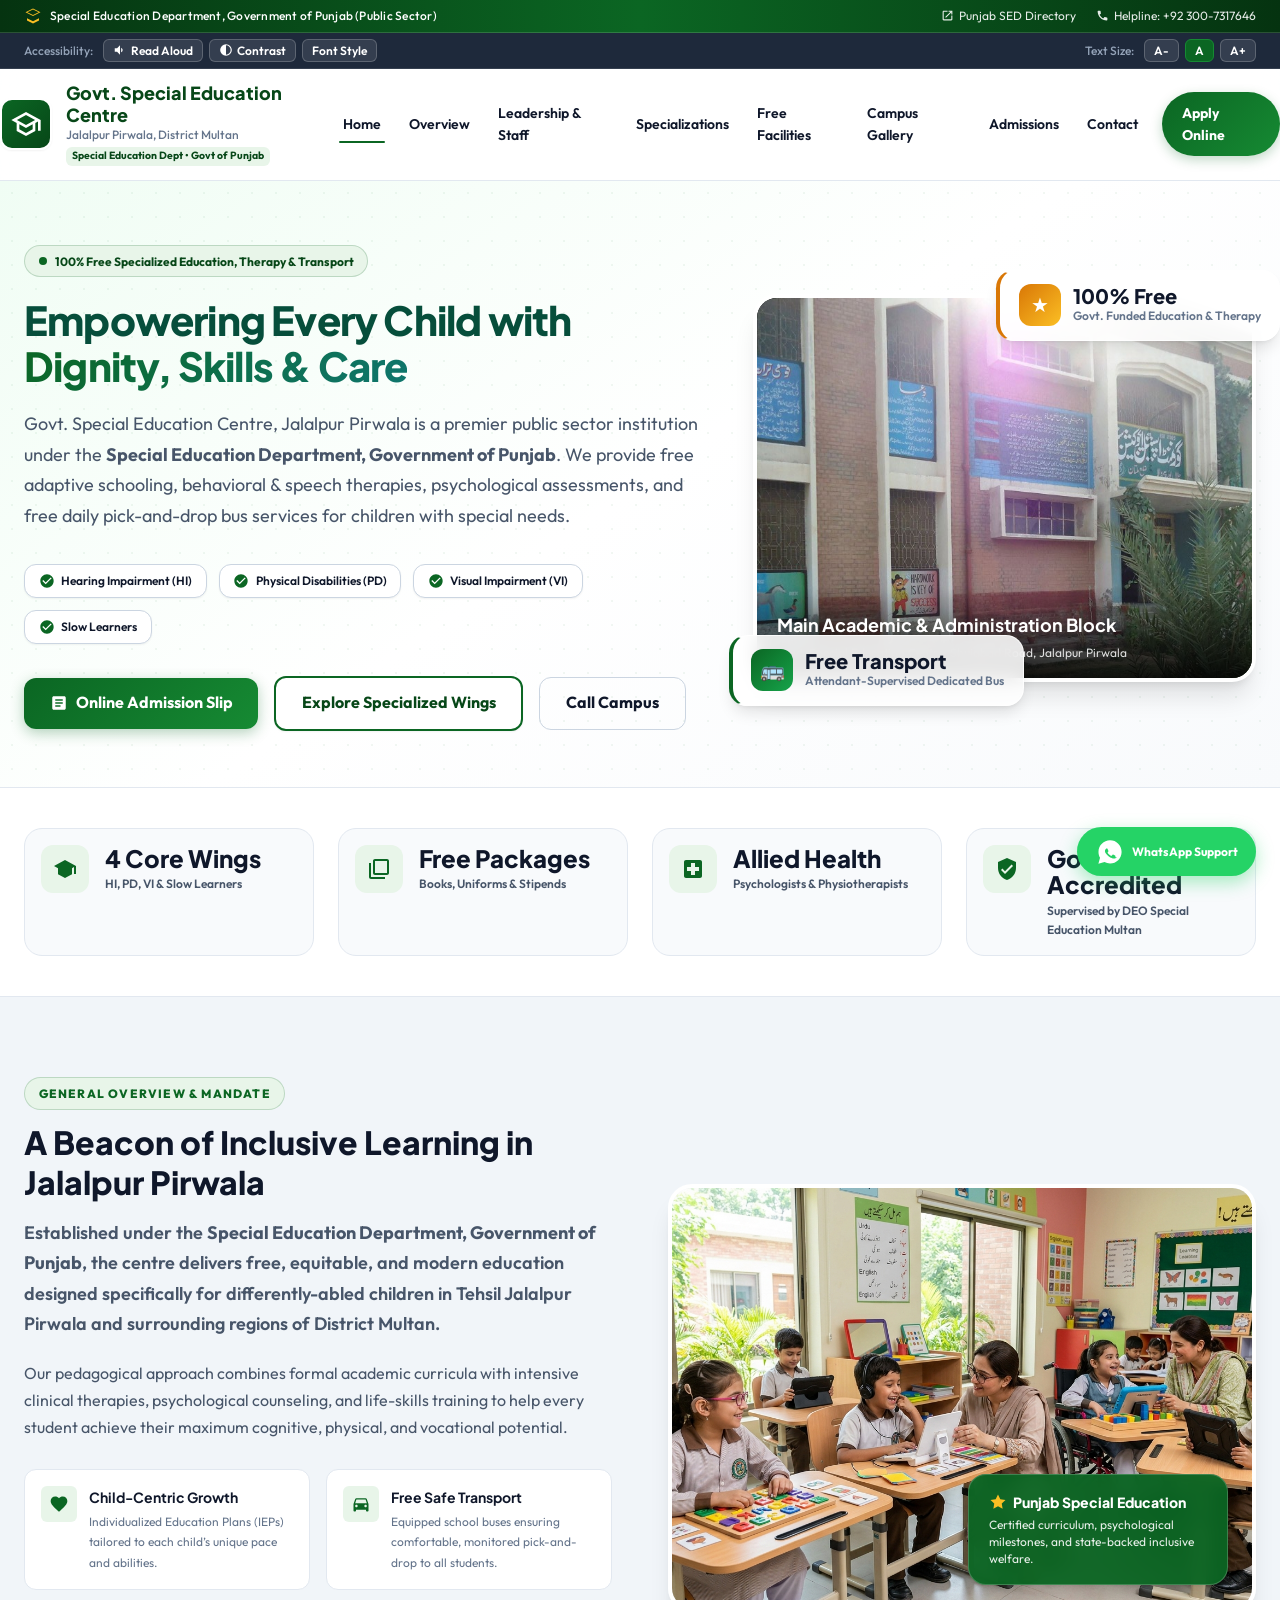
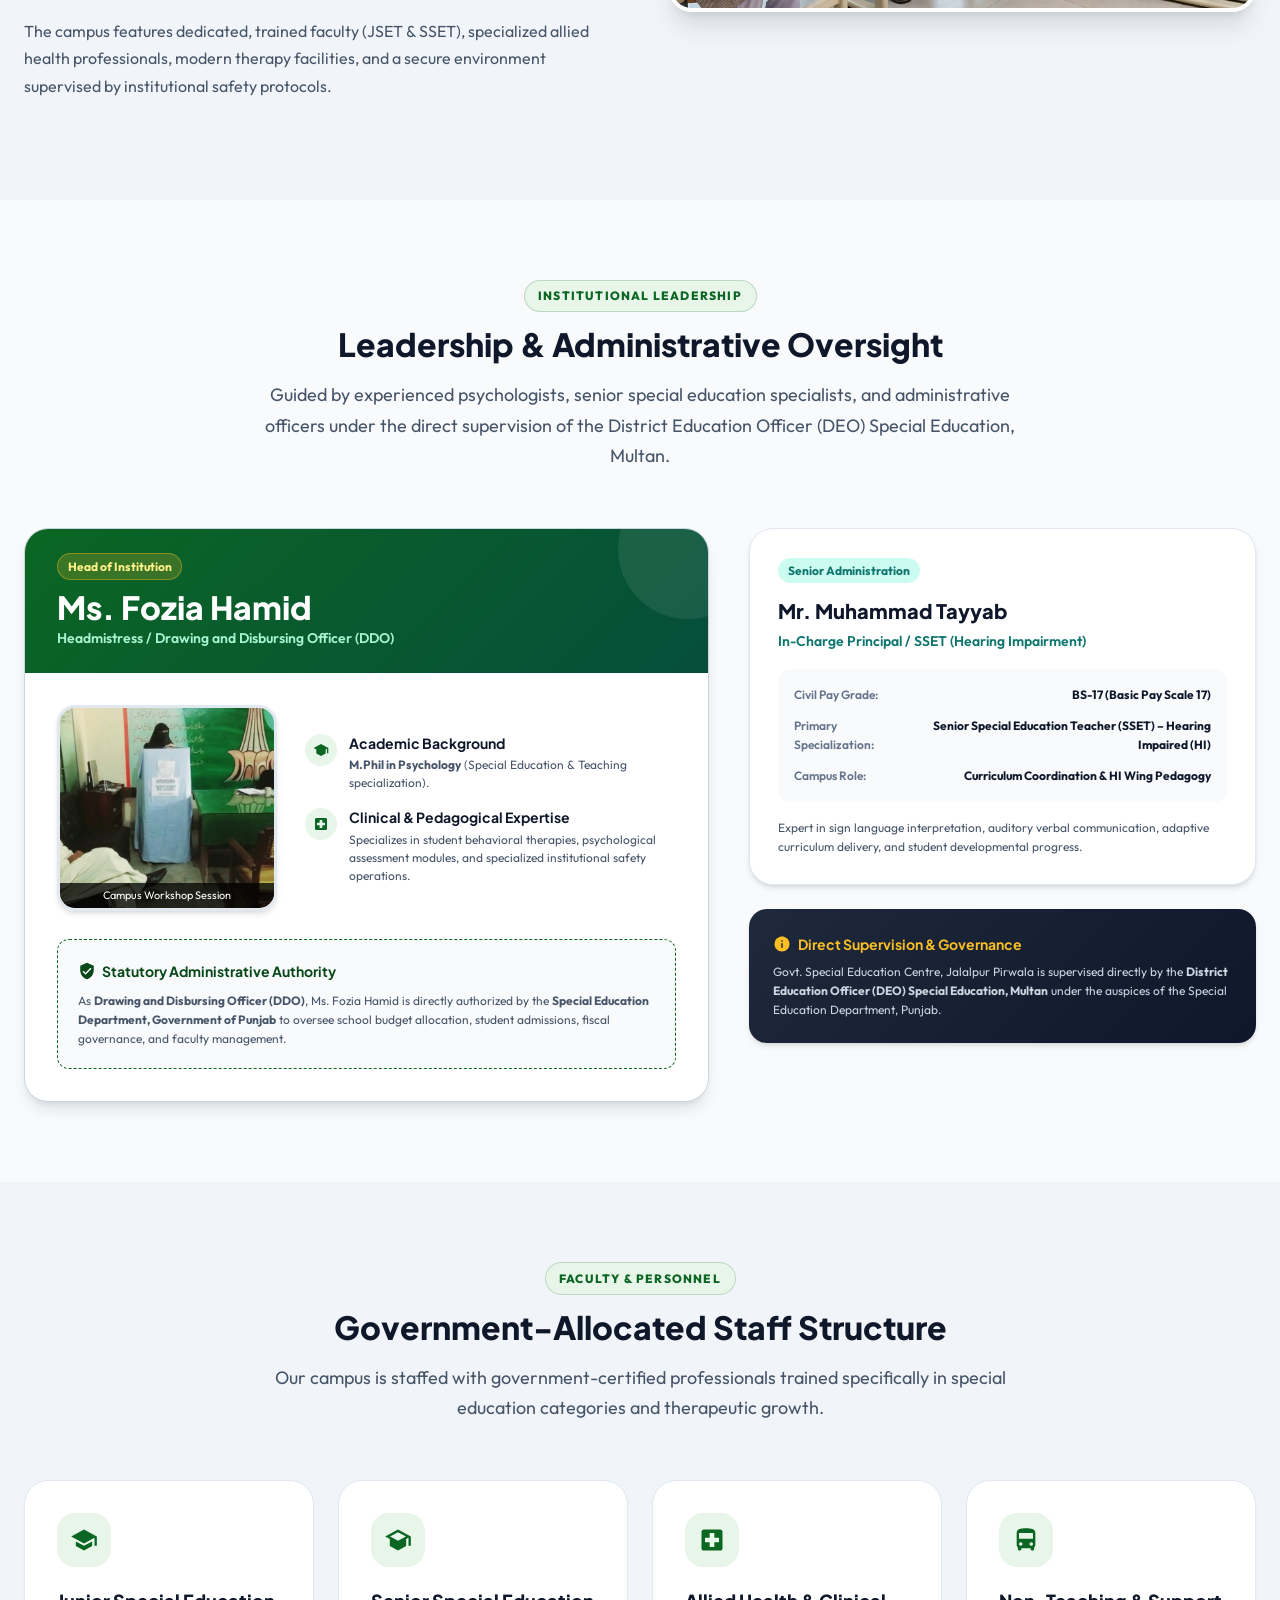
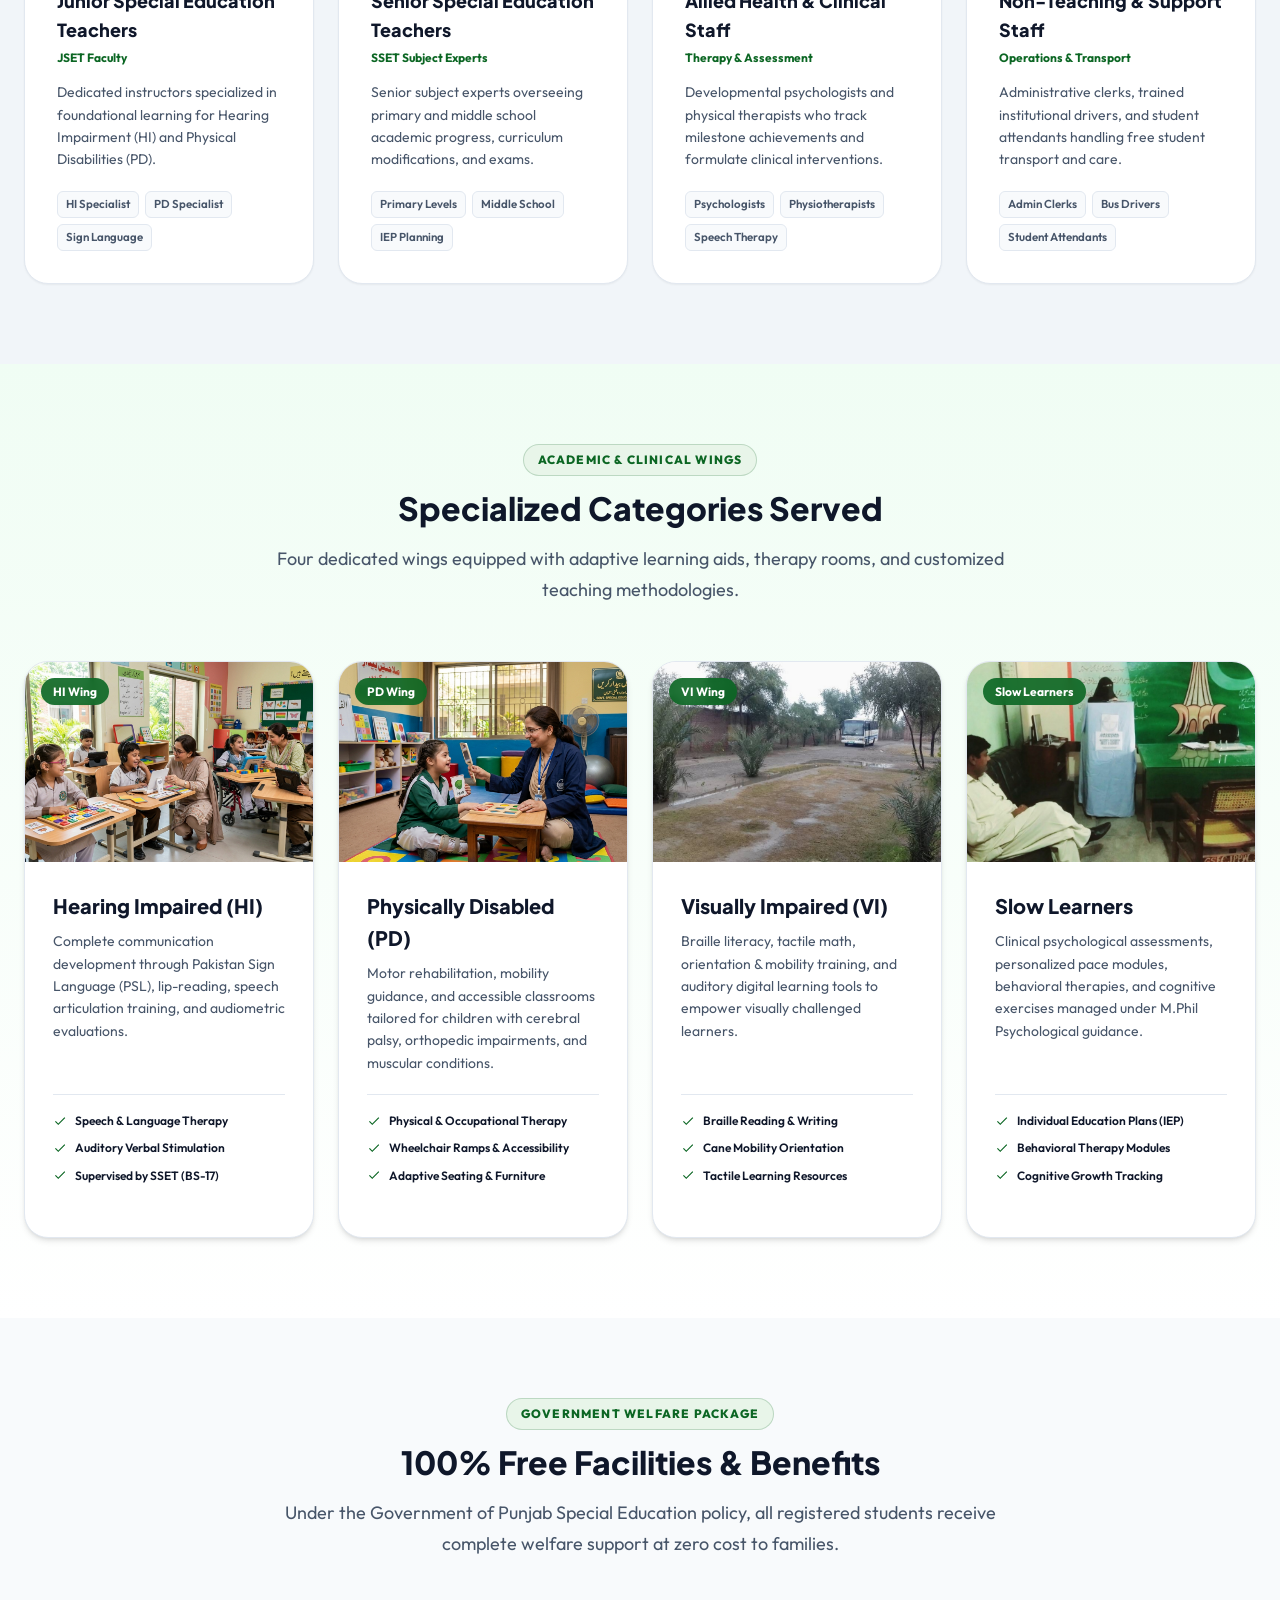
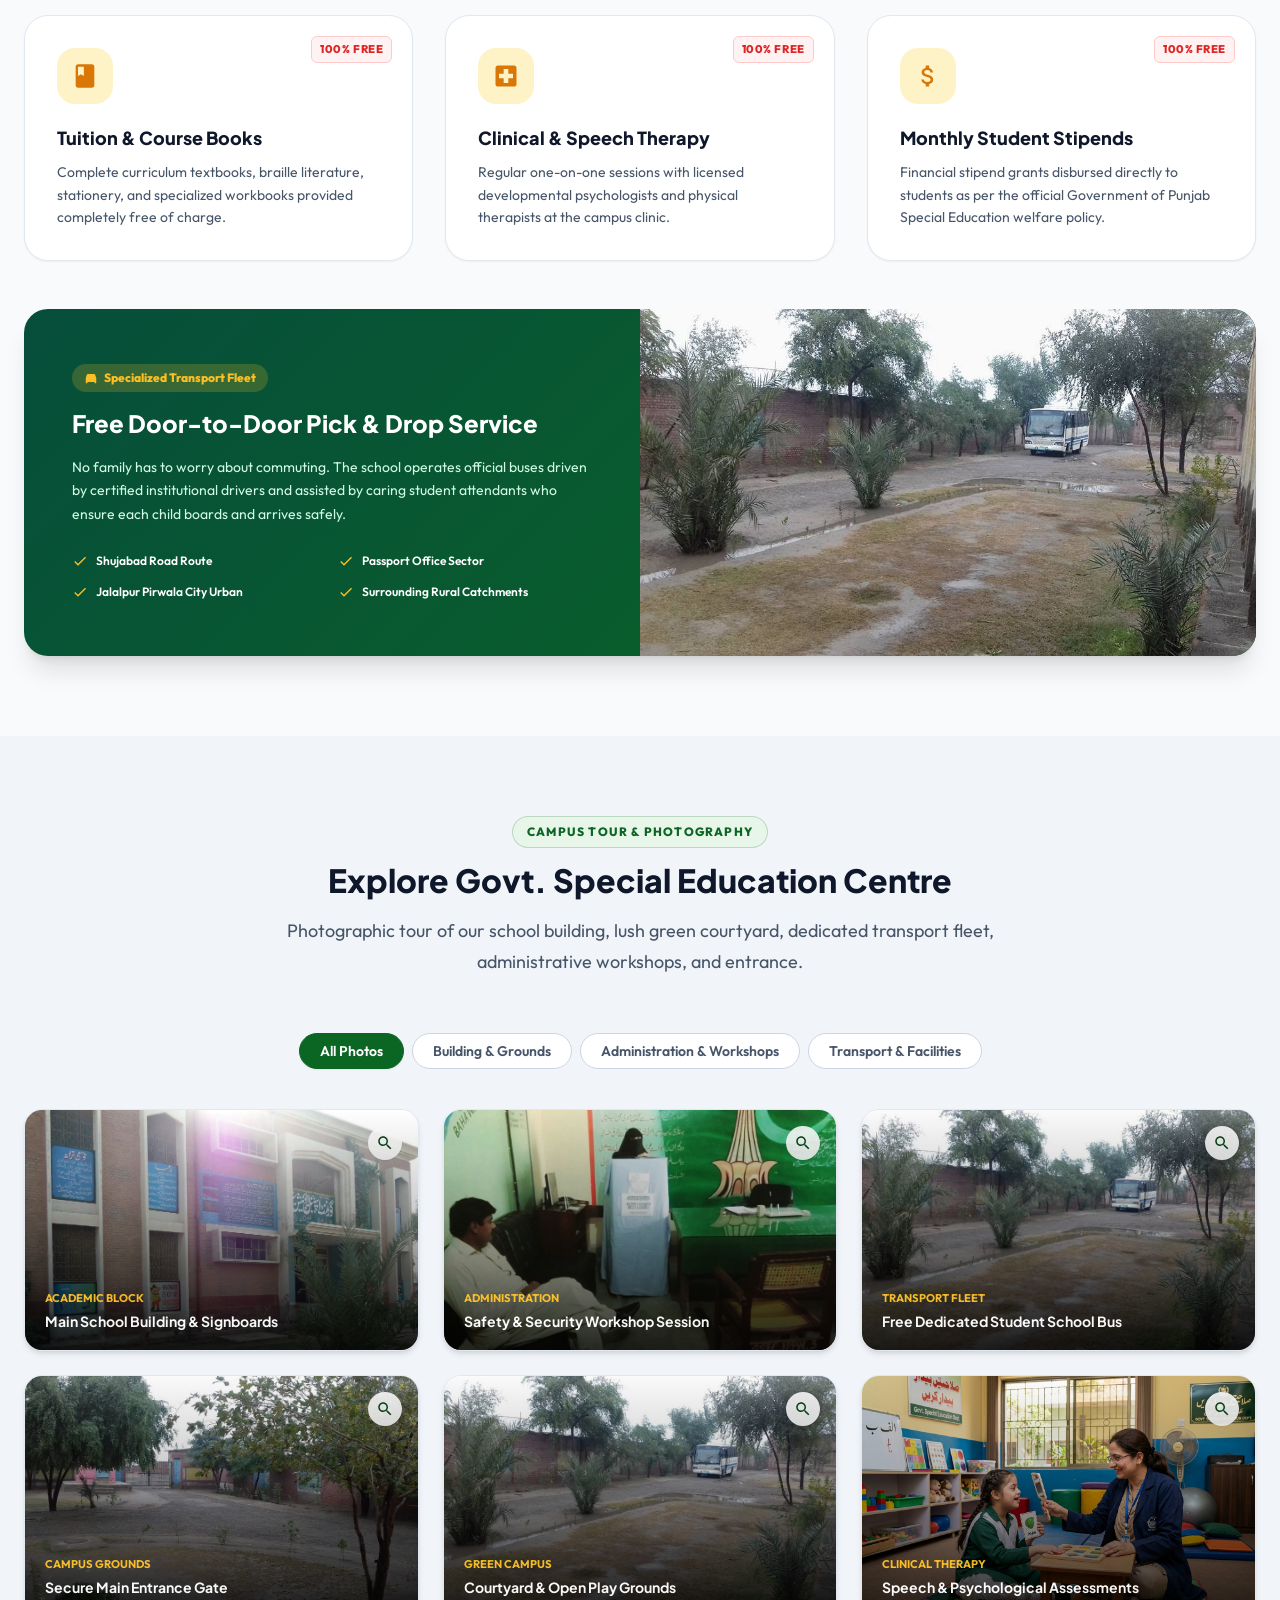
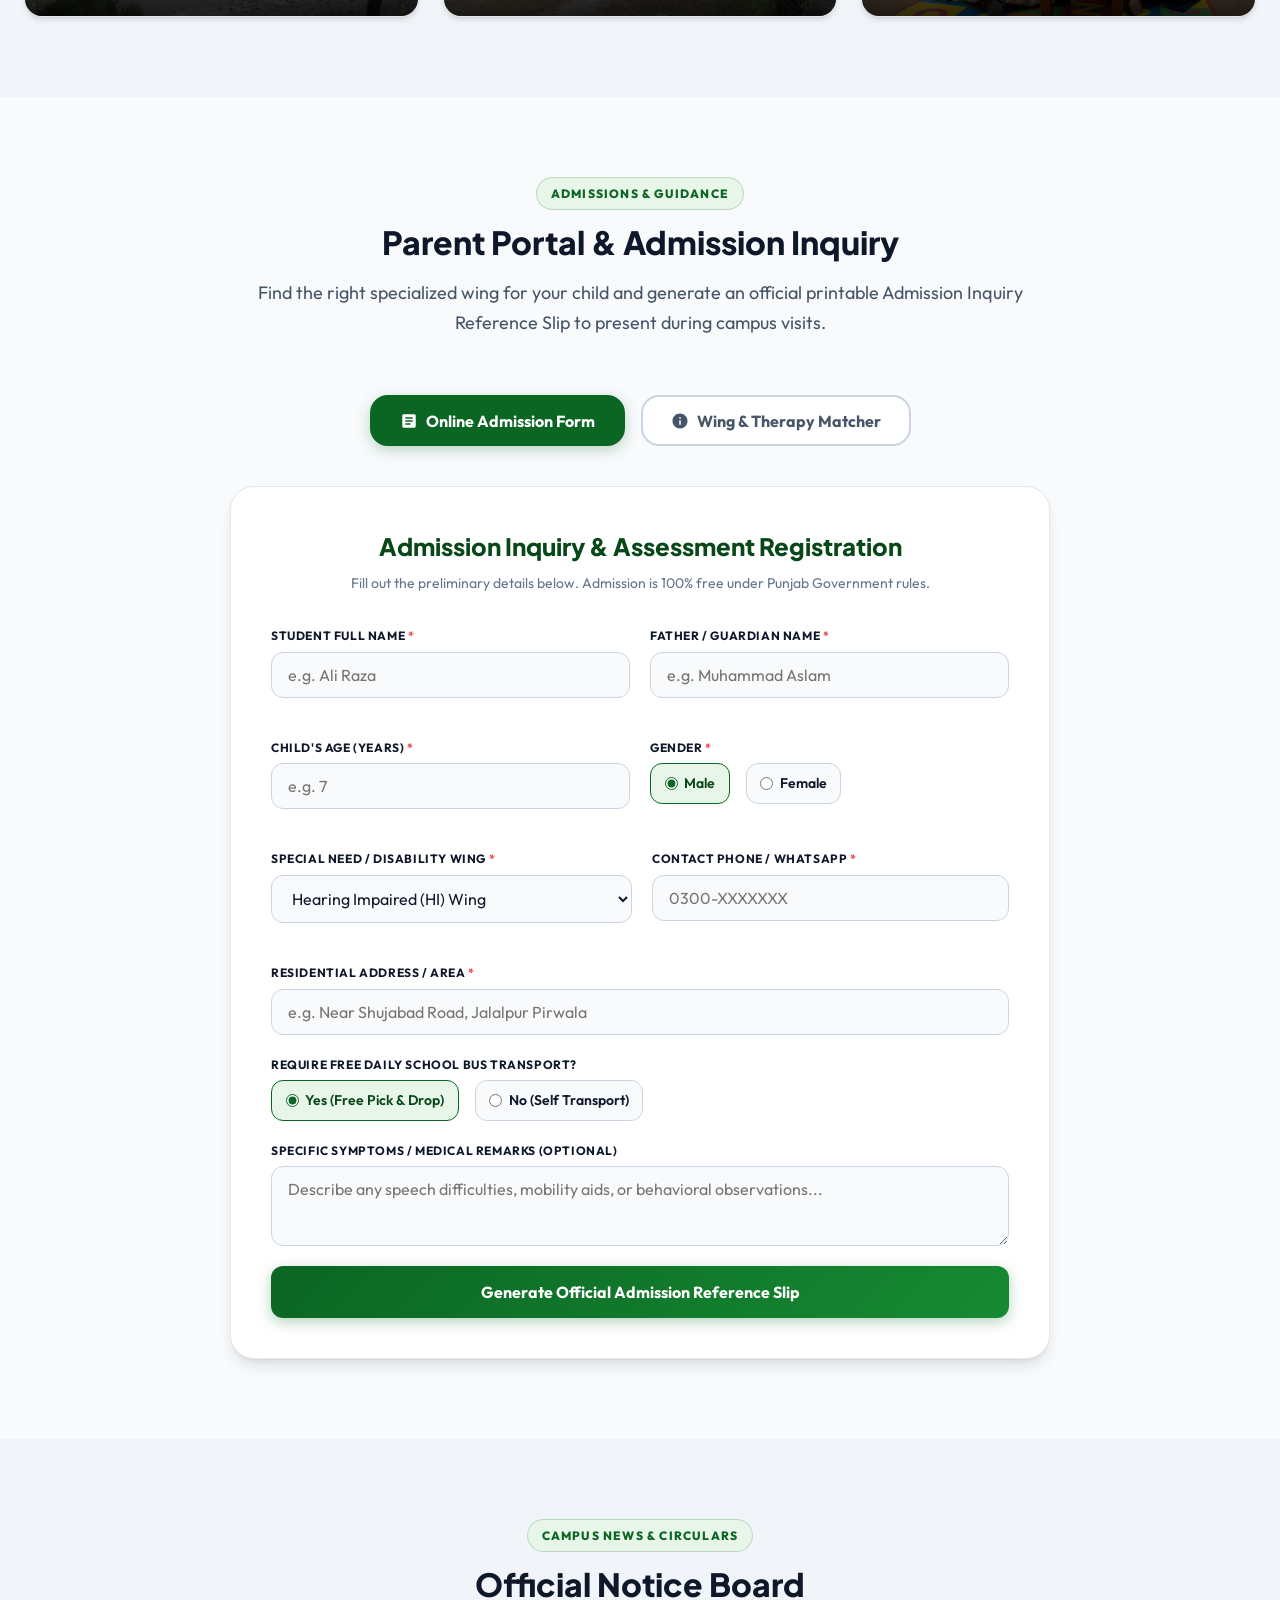
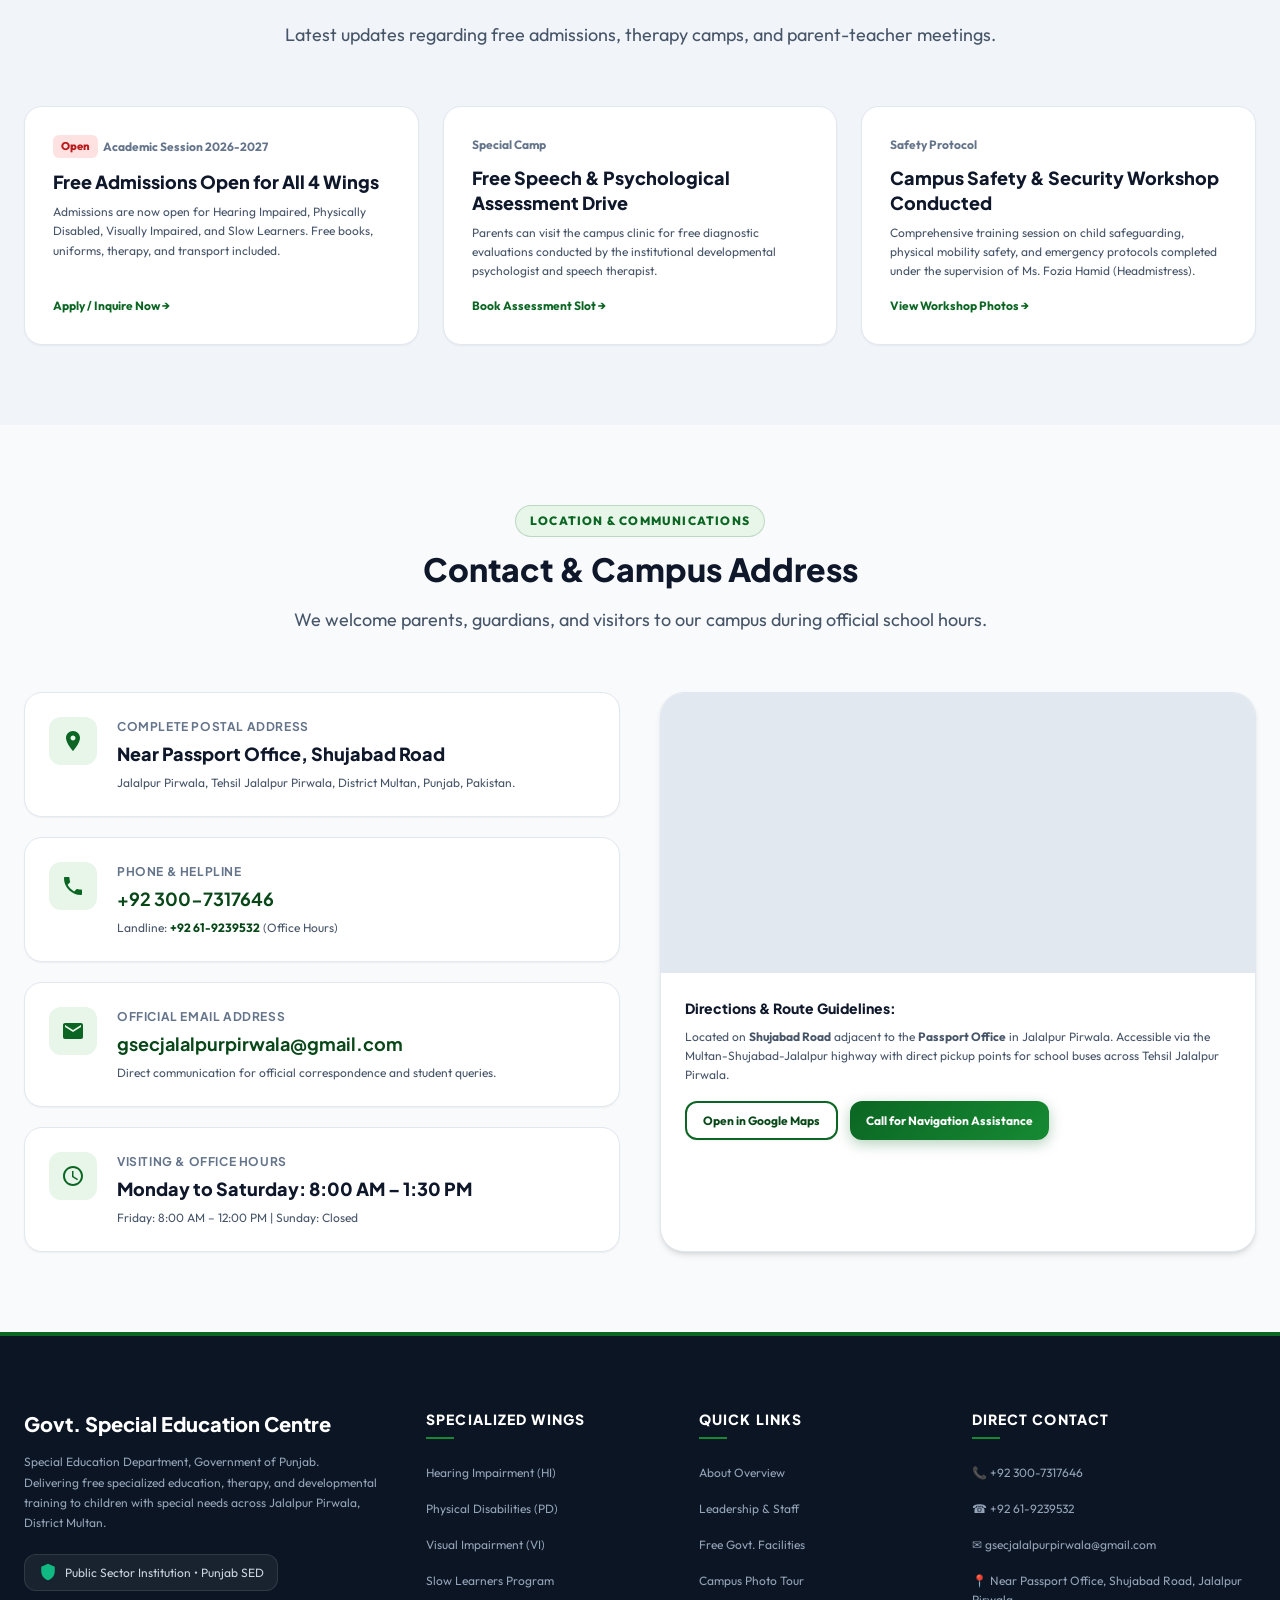
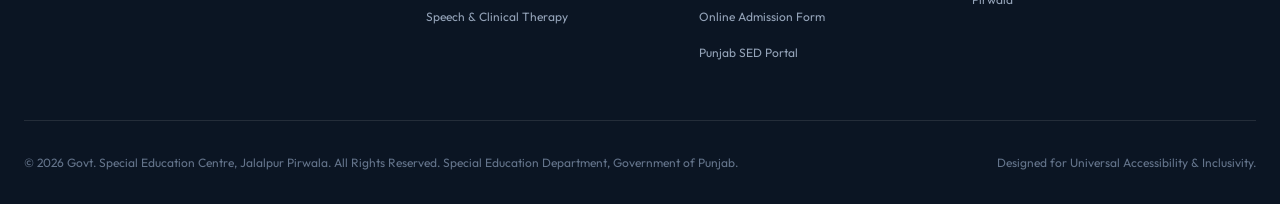
==== index.html @ ce84891e "Initial release of Govt. Special Education Centre Jalalpur Pirwala official website" ====
<!DOCTYPE html>
<html lang="en">
<head>
  <meta charset="UTF-8">
  <meta name="viewport" content="width=device-width, initial-scale=1.0">
  <title>Govt. Special Education Centre, Jalalpur Pirwala | SED Punjab</title>
  <meta name="description" content="Official website of Govt. Special Education Centre, Jalalpur Pirwala. Free specialized education, therapy, psychological assessments, and free student transport under the Special Education Department, Government of Punjab.">
  <meta name="keywords" content="Govt Special Education Centre Jalalpur Pirwala, Special Education Punjab, Special School Jalalpur Pirwala, Hearing Impaired, Physically Disabled, Visually Impaired, Slow Learners, Fozia Hamid, SED Punjab Multan">
  
  <link rel="icon" type="image/svg+xml" href="assets/images/logo.svg">
  <link rel="manifest" href="manifest.json">
  <meta name="theme-color" content="#0b6623">
  
  <!-- Google Fonts -->
  <link rel="preconnect" href="https://fonts.googleapis.com">
  <link rel="preconnect" href="https://fonts.gstatic.com" crossorigin>
  <link href="https://fonts.googleapis.com/css2?family=Outfit:wght@300;400;500;600;700;800&family=Plus+Jakarta+Sans:wght@500;600;700;800&display=swap" rel="stylesheet">
  
  <link rel="stylesheet" href="styles.css">
</head>
<body>

  <!-- Top Government Branding Bar -->
  <div class="govt-banner">
    <div class="container">
      <div class="govt-badge">
        <svg class="govt-badge-icon" viewBox="0 0 24 24">
          <path d="M12 2L2 7l10 5 10-5-10-5zm0 8.75L4.41 7 12 3.2 19.59 7 12 10.75zm-8 4.25l8 4 8-4v3l-8 4-8-4v-3z"/>
        </svg>
        <span>Special Education Department, Government of Punjab (Public Sector)</span>
      </div>
      <div class="govt-links">
        <a href="https://sed.punjab.gov.pk/centres" target="_blank" rel="noopener noreferrer">
          <svg width="13" height="13" viewBox="0 0 24 24" fill="currentColor"><path d="M19 19H5V5h7V3H5c-1.11 0-2 .9-2 2v14c0 1.1.89 2 2 2h14c1.1 0 2-.9 2-2v-7h-2v7zM14 3v2h3.59l-9.83 9.83 1.41 1.41L19 6.41V10h2V3h-7z"/></svg>
          Punjab SED Directory
        </a>
        <a href="tel:+923007317646">
          <svg width="13" height="13" viewBox="0 0 24 24" fill="currentColor"><path d="M6.62 10.79c1.44 2.83 3.76 5.14 6.59 6.59l2.2-2.2c.27-.27.67-.36 1.02-.24 1.12.37 2.33.57 3.57.57.55 0 1 .45 1 1V20c0 .55-.45 1-1 1-9.39 0-17-7.61-17-17 0-.55.45-1 1-1h3.5c.55 0 1 .45 1 1 0 1.25.2 2.45.57 3.57.11.35.03.74-.25 1.02l-2.2 2.2z"/></svg>
          Helpline: +92 300-7317646
        </a>
      </div>
    </div>
  </div>

  <!-- Accessibility Toolbar -->
  <div class="accessibility-bar" aria-label="Accessibility Options">
    <div class="container">
      <div class="a11y-group">
        <span class="a11y-label">Accessibility:</span>
        <button id="btn-tts" class="a11y-btn" title="Listen to page summary">
          <svg width="14" height="14" viewBox="0 0 24 24" fill="currentColor"><path d="M3 9v6h4l5 5V4L7 9H3zm13.5 3c0-1.77-1.02-3.29-2.5-4.03v8.05c1.48-.73 2.5-2.25 2.5-4.02z"/></svg>
          Read Aloud
        </button>
        <button id="btn-contrast" class="a11y-btn" title="Toggle High Contrast Mode">
          <svg width="14" height="14" viewBox="0 0 24 24" fill="currentColor"><path d="M12 2a10 10 0 100 20 10 10 0 000-20zm0 18V4a8 8 0 010 16z"/></svg>
          Contrast
        </button>
        <button id="btn-dyslexic" class="a11y-btn" title="Toggle Dyslexia Readable Font">
          Font Style
        </button>
      </div>
      <div class="a11y-group">
        <span class="a11y-label">Text Size:</span>
        <button id="btn-font-dec" class="a11y-btn" title="Decrease Font Size">A-</button>
        <button id="btn-font-reset" class="a11y-btn active" title="Default Font Size">A</button>
        <button id="btn-font-inc" class="a11y-btn" title="Increase Font Size">A+</button>
      </div>
    </div>
  </div>

  <!-- Main Sticky Header & Navigation -->
  <header class="main-header" role="banner">
    <div class="container nav-container">
      <div class="brand-wrapper">
        <div class="brand-emblem" aria-hidden="true">
          <svg viewBox="0 0 24 24">
            <path d="M12 3L1 9l4 2.18v6L12 21l7-3.82v-6l2-1.09V17h2V9L12 3zm6.82 6L12 12.72 5.18 9 12 5.28 18.82 9zM17 15.99l-5 2.73-5-2.73v-3.72L12 15l5-2.73v3.72z"/>
          </svg>
        </div>
        <div class="brand-text">
          <span class="brand-title">Govt. Special Education Centre</span>
          <span class="brand-subtitle">Jalalpur Pirwala, District Multan</span>
          <span class="brand-tag">Special Education Dept • Govt of Punjab</span>
        </div>
      </div>

      <nav class="main-nav" role="navigation" aria-label="Main Navigation">
        <a href="#home" class="nav-link active">Home</a>
        <a href="#about" class="nav-link">Overview</a>
        <a href="#leadership" class="nav-link">Leadership & Staff</a>
        <a href="#programs" class="nav-link">Specializations</a>
        <a href="#facilities" class="nav-link">Free Facilities</a>
        <a href="#gallery" class="nav-link">Campus Gallery</a>
        <a href="#tools" class="nav-link">Admissions</a>
        <a href="#contact" class="nav-link">Contact</a>
        <a href="#tools" class="nav-cta">Apply Online</a>
      </nav>

      <button class="mobile-menu-toggle" aria-label="Toggle Mobile Menu">
        ☰
      </button>
    </div>
  </header>

  <!-- Hero Section -->
  <section id="home" class="hero-section">
    <div class="hero-pattern"></div>
    <div class="container hero-grid">
      <div class="hero-text-col">
        <div class="hero-pill">
          <span class="hero-pill-pulse"></span>
          <span>100% Free Specialized Education, Therapy & Transport</span>
        </div>

        <h1 class="hero-title">
          Empowering Every Child with <span class="highlight">Dignity, Skills & Care</span>
        </h1>

        <p class="hero-subtitle">
          Govt. Special Education Centre, Jalalpur Pirwala is a premier public sector institution under the 
          <strong>Special Education Department, Government of Punjab</strong>. We provide free adaptive schooling, 
          behavioral & speech therapies, psychological assessments, and free daily pick-and-drop bus services for children with special needs.
        </p>

        <div class="hero-badges-row">
          <div class="hero-badge-tag">
            <svg viewBox="0 0 24 24" fill="currentColor"><path d="M12 2C6.48 2 2 6.48 2 12s4.48 10 10 10 10-4.48 10-10S17.52 2 12 2zm-2 15l-5-5 1.41-1.41L10 14.17l7.59-7.59L19 8l-9 9z"/></svg>
            Hearing Impairment (HI)
          </div>
          <div class="hero-badge-tag">
            <svg viewBox="0 0 24 24" fill="currentColor"><path d="M12 2C6.48 2 2 6.48 2 12s4.48 10 10 10 10-4.48 10-10S17.52 2 12 2zm-2 15l-5-5 1.41-1.41L10 14.17l7.59-7.59L19 8l-9 9z"/></svg>
            Physical Disabilities (PD)
          </div>
          <div class="hero-badge-tag">
            <svg viewBox="0 0 24 24" fill="currentColor"><path d="M12 2C6.48 2 2 6.48 2 12s4.48 10 10 10 10-4.48 10-10S17.52 2 12 2zm-2 15l-5-5 1.41-1.41L10 14.17l7.59-7.59L19 8l-9 9z"/></svg>
            Visual Impairment (VI)
          </div>
          <div class="hero-badge-tag">
            <svg viewBox="0 0 24 24" fill="currentColor"><path d="M12 2C6.48 2 2 6.48 2 12s4.48 10 10 10 10-4.48 10-10S17.52 2 12 2zm-2 15l-5-5 1.41-1.41L10 14.17l7.59-7.59L19 8l-9 9z"/></svg>
            Slow Learners
          </div>
        </div>

        <div class="hero-actions">
          <a href="#tools" class="btn btn-primary">
            <svg width="18" height="18" viewBox="0 0 24 24" fill="currentColor"><path d="M19 3H5c-1.1 0-2 .9-2 2v14c0 1.1.9 2 2 2h14c1.1 0 2-.9 2-2V5c0-1.1-.9-2-2-2zm-5 14H7v-2h7v2zm3-4H7v-2h10v2zm0-4H7V7h10v2z"/></svg>
            Online Admission Slip
          </a>
          <a href="#programs" class="btn btn-secondary">Explore Specialized Wings</a>
          <a href="tel:+923007317646" class="btn btn-outline">Call Campus</a>
        </div>
      </div>

      <div class="hero-visual">
        <div class="hero-card-stack">
          <div class="hero-main-img-card">
            <img src="assets/images/school-building-front.jpg" alt="Govt Special Education Centre Jalalpur Pirwala School Building">
            <div class="hero-img-overlay">
              <h4>Main Academic & Administration Block</h4>
              <p>Govt. Special Education Centre, Shujabad Road, Jalalpur Pirwala</p>
            </div>
          </div>

          <!-- Floating Badges -->
          <div class="floating-stat-card floating-stat-1">
            <div class="stat-icon-box stat-icon-gold">
              ★
            </div>
            <div>
              <div class="stat-number">100% Free</div>
              <div class="stat-label">Govt. Funded Education & Therapy</div>
            </div>
          </div>

          <div class="floating-stat-card floating-stat-2">
            <div class="stat-icon-box stat-icon-green">
              🚌
            </div>
            <div>
              <div class="stat-number">Free Transport</div>
              <div class="stat-label">Attendant-Supervised Dedicated Bus</div>
            </div>
          </div>
        </div>
      </div>
    </div>
  </section>

  <!-- Stats & Key Highlights Strip -->
  <section class="stats-strip">
    <div class="container">
      <div class="stats-grid">
        <div class="stat-item">
          <div class="stat-icon-circle">
            <svg viewBox="0 0 24 24" fill="currentColor"><path d="M12 3L1 9l4 2.18v6L12 21l7-3.82v-6l2-1.09V17h2V9L12 3z"/></svg>
          </div>
          <div class="stat-details">
            <h3>4 Core Wings</h3>
            <p>HI, PD, VI & Slow Learners</p>
          </div>
        </div>

        <div class="stat-item">
          <div class="stat-icon-circle">
            <svg viewBox="0 0 24 24" fill="currentColor"><path d="M4 6H2v14c0 1.1.9 2 2 2h14v-2H4V6zm16-4H8c-1.1 0-2 .9-2 2v12c0 1.1.9 2 2 2h12c1.1 0 2-.9 2-2V4c0-1.1-.9-2-2-2zm0 14H8V4h12v12z"/></svg>
          </div>
          <div class="stat-details">
            <h3>Free Packages</h3>
            <p>Books, Uniforms & Stipends</p>
          </div>
        </div>

        <div class="stat-item">
          <div class="stat-icon-circle">
            <svg viewBox="0 0 24 24" fill="currentColor"><path d="M19 3H5c-1.1 0-1.99.9-1.99 2L3 19c0 1.1.9 2 2 2h14c1.1 0 2-.9 2-2V5c0-1.1-.9-2-2-2zm-1 11h-4v4h-4v-4H6v-4h4V6h4v4h4v4z"/></svg>
          </div>
          <div class="stat-details">
            <h3>Allied Health</h3>
            <p>Psychologists & Physiotherapists</p>
          </div>
        </div>

        <div class="stat-item">
          <div class="stat-icon-circle">
            <svg viewBox="0 0 24 24" fill="currentColor"><path d="M12 1L3 5v6c0 5.55 3.84 10.74 9 12 5.16-1.26 9-6.45 9-12V5l-9-4zm-2 16l-4-4 1.41-1.41L10 14.17l6.59-6.59L18 9l-8 8z"/></svg>
          </div>
          <div class="stat-details">
            <h3>Govt. Accredited</h3>
            <p>Supervised by DEO Special Education Multan</p>
          </div>
        </div>
      </div>
    </div>
  </section>

  <!-- General Institutional Overview & Mission -->
  <section id="about" class="section section-bg-subtle">
    <div class="container">
      <div class="about-grid">
        <div class="about-content">
          <span class="section-tag">General Overview & Mandate</span>
          <h2 class="section-title">A Beacon of Inclusive Learning in Jalalpur Pirwala</h2>
          <p class="about-lead">
            Established under the <strong>Special Education Department, Government of Punjab</strong>, the centre delivers free, equitable, and modern education designed specifically for differently-abled children in Tehsil Jalalpur Pirwala and surrounding regions of District Multan.
          </p>
          <p>
            Our pedagogical approach combines formal academic curricula with intensive clinical therapies, psychological counseling, and life-skills training to help every student achieve their maximum cognitive, physical, and vocational potential.
          </p>

          <div class="about-highlights">
            <div class="about-highlight-card">
              <div class="highlight-icon">
                <svg viewBox="0 0 24 24" fill="currentColor"><path d="M12 21.35l-1.45-1.32C5.4 15.36 2 12.28 2 8.5 2 5.42 4.42 3 7.5 3c1.74 0 3.41.81 4.5 2.09C13.09 3.81 14.76 3 16.5 3 19.58 3 22 5.42 22 8.5c0 3.78-3.4 6.86-8.55 11.54L12 21.35z"/></svg>
              </div>
              <div>
                <h5>Child-Centric Growth</h5>
                <p>Individualized Education Plans (IEPs) tailored to each child’s unique pace and abilities.</p>
              </div>
            </div>

            <div class="about-highlight-card">
              <div class="highlight-icon">
                <svg viewBox="0 0 24 24" fill="currentColor"><path d="M18.92 6.01C18.72 5.42 18.16 5 17.5 5h-11c-.66 0-1.21.42-1.42 1.01L3 12v8c0 .55.45 1 1 1h1c.55 0 1-.45 1-1v-1h12v1c0 .55.45 1 1 1h1c.55 0 1-.45 1-1v-8l-2.08-5.99zM6.5 16c-.83 0-1.5-.67-1.5-1.5S5.67 13 6.5 13s1.5.67 1.5 1.5S7.33 16 6.5 16zm11 0c-.83 0-1.5-.67-1.5-1.5s.67-1.5 1.5-1.5 1.5.67 1.5 1.5-.67 1.5-1.5 1.5zM5 11l1.5-4.5h11L19 11H5z"/></svg>
              </div>
              <div>
                <h5>Free Safe Transport</h5>
                <p>Equipped school buses ensuring comfortable, monitored pick-and-drop to all students.</p>
              </div>
            </div>
          </div>

          <p>
            The campus features dedicated, trained faculty (JSET & SSET), specialized allied health professionals, modern therapy facilities, and a secure environment supervised by institutional safety protocols.
          </p>
        </div>

        <div class="about-media">
          <div class="about-image-wrapper">
            <img src="assets/images/classroom-interactive.jpg" alt="Interactive Classroom at Govt Special Education Centre">
            <div class="about-badge-floating">
              <h4>
                <svg width="18" height="18" viewBox="0 0 24 24" fill="#fbbf24"><path d="M12 2L15.09 8.26L22 9.27L17 14.14L18.18 21.02L12 17.77L5.82 21.02L7 14.14L2 9.27L8.91 8.26L12 2Z"/></svg>
                Punjab Special Education
              </h4>
              <p>Certified curriculum, psychological milestones, and state-backed inclusive welfare.</p>
            </div>
          </div>
        </div>
      </div>
    </div>
  </section>

  <!-- Leadership & Administration Profiles -->
  <section id="leadership" class="section">
    <div class="container">
      <div class="section-header">
        <span class="section-tag">Institutional Leadership</span>
        <h2 class="section-title">Leadership & Administrative Oversight</h2>
        <p class="section-description">
          Guided by experienced psychologists, senior special education specialists, and administrative officers under the direct supervision of the District Education Officer (DEO) Special Education, Multan.
        </p>
      </div>

      <div class="leadership-grid">
        <!-- Principal Featured Card -->
        <div class="principal-card">
          <div class="principal-header-banner">
            <span class="principal-title-tag">Head of Institution</span>
            <h3 class="principal-name">Ms. Fozia Hamid</h3>
            <p class="principal-designation">Headmistress / Drawing and Disbursing Officer (DDO)</p>
          </div>

          <div class="principal-body">
            <div class="principal-photo-row">
              <div class="principal-img-frame">
                <img src="assets/images/principal-office-session.jpg" alt="Ms. Fozia Hamid conducting Workshop on Safety & Security at Principal Office">
                <div class="img-caption-strip">Campus Workshop Session</div>
              </div>

              <div class="principal-credentials-list">
                <div class="credential-item">
                  <div class="credential-icon">
                    <svg viewBox="0 0 24 24" fill="currentColor"><path d="M12 3L1 9l4 2.18v6L12 21l7-3.82v-6l2-1.09V17h2V9L12 3z"/></svg>
                  </div>
                  <div class="credential-text">
                    <h6>Academic Background</h6>
                    <p><strong>M.Phil in Psychology</strong> (Special Education & Teaching specialization).</p>
                  </div>
                </div>

                <div class="credential-item">
                  <div class="credential-icon">
                    <svg viewBox="0 0 24 24" fill="currentColor"><path d="M19 3H5c-1.1 0-1.99.9-1.99 2L3 19c0 1.1.9 2 2 2h14c1.1 0 2-.9 2-2V5c0-1.1-.9-2-2-2zm-1 11h-4v4h-4v-4H6v-4h4V6h4v4h4v4z"/></svg>
                  </div>
                  <div class="credential-text">
                    <h6>Clinical & Pedagogical Expertise</h6>
                    <p>Specializes in student behavioral therapies, psychological assessment modules, and specialized institutional safety operations.</p>
                  </div>
                </div>
              </div>
            </div>

            <div class="authority-box">
              <h5>
                <svg width="18" height="18" viewBox="0 0 24 24" fill="currentColor"><path d="M12 1L3 5v6c0 5.55 3.84 10.74 9 12 5.16-1.26 9-6.45 9-12V5l-9-4zm-2 16l-4-4 1.41-1.41L10 14.17l6.59-6.59L18 9l-8 8z"/></svg>
                Statutory Administrative Authority
              </h5>
              <p>
                As <strong>Drawing and Disbursing Officer (DDO)</strong>, Ms. Fozia Hamid is directly authorized by the 
                <strong>Special Education Department, Government of Punjab</strong> to oversee school budget allocation, student admissions, fiscal governance, and faculty management.
              </p>
            </div>
          </div>
        </div>

        <!-- Administrative Profile & Supervision Card -->
        <div class="admin-side-cards">
          <div class="profile-card">
            <span class="profile-badge">Senior Administration</span>
            <h4>Mr. Muhammad Tayyab</h4>
            <div class="profile-role">In-Charge Principal / SSET (Hearing Impairment)</div>

            <div class="profile-meta-grid">
              <div class="meta-row">
                <span class="label">Civil Pay Grade:</span>
                <span class="value">BS-17 (Basic Pay Scale 17)</span>
              </div>
              <div class="meta-row">
                <span class="label">Primary Specialization:</span>
                <span class="value">Senior Special Education Teacher (SSET) – Hearing Impaired (HI)</span>
              </div>
              <div class="meta-row">
                <span class="label">Campus Role:</span>
                <span class="value">Curriculum Coordination & HI Wing Pedagogy</span>
              </div>
            </div>

            <p style="font-size: var(--fs-xs); color: var(--text-secondary); line-height: 1.6;">
              Expert in sign language interpretation, auditory verbal communication, adaptive curriculum delivery, and student developmental progress.
            </p>
          </div>

          <div class="supervision-callout">
            <h5>
              <svg width="18" height="18" viewBox="0 0 24 24" fill="currentColor"><path d="M12 2C6.48 2 2 6.48 2 12s4.48 10 10 10 10-4.48 10-10S17.52 2 12 2zm1 15h-2v-6h2v6zm0-8h-2V7h2v2z"/></svg>
              Direct Supervision & Governance
            </h5>
            <p>
              Govt. Special Education Centre, Jalalpur Pirwala is supervised directly by the 
              <strong>District Education Officer (DEO) Special Education, Multan</strong> under the auspices of the Special Education Department, Punjab.
            </p>
          </div>
        </div>
      </div>
    </div>
  </section>

  <!-- Faculty & Staff Structure -->
  <section class="section section-bg-subtle">
    <div class="container">
      <div class="section-header">
        <span class="section-tag">Faculty & Personnel</span>
        <h2 class="section-title">Government-Allocated Staff Structure</h2>
        <p class="section-description">
          Our campus is staffed with government-certified professionals trained specifically in special education categories and therapeutic growth.
        </p>
      </div>

      <div class="grid-4">
        <!-- JSET Card -->
        <div class="staff-category-card">
          <div class="staff-icon-wrap">
            <svg viewBox="0 0 24 24" fill="currentColor"><path d="M5 13.18v4L12 21l7-3.82v-4L12 17l-7-3.82zM12 3L1 9l11 6 9-4.91V17h2V9L12 3z"/></svg>
          </div>
          <h4>Junior Special Education Teachers</h4>
          <span class="staff-abbr">JSET Faculty</span>
          <p>
            Dedicated instructors specialized in foundational learning for Hearing Impairment (HI) and Physical Disabilities (PD).
          </p>
          <div class="staff-tags-list">
            <span class="staff-tag">HI Specialist</span>
            <span class="staff-tag">PD Specialist</span>
            <span class="staff-tag">Sign Language</span>
          </div>
        </div>

        <!-- SSET Card -->
        <div class="staff-category-card">
          <div class="staff-icon-wrap">
            <svg viewBox="0 0 24 24" fill="currentColor"><path d="M12 3L1 9l4 2.18v6L12 21l7-3.82v-6l2-1.09V17h2V9L12 3zm6.82 6L12 12.72 5.18 9 12 5.28 18.82 9z"/></svg>
          </div>
          <h4>Senior Special Education Teachers</h4>
          <span class="staff-abbr">SSET Subject Experts</span>
          <p>
            Senior subject experts overseeing primary and middle school academic progress, curriculum modifications, and exams.
          </p>
          <div class="staff-tags-list">
            <span class="staff-tag">Primary Levels</span>
            <span class="staff-tag">Middle School</span>
            <span class="staff-tag">IEP Planning</span>
          </div>
        </div>

        <!-- Allied Health Staff -->
        <div class="staff-category-card">
          <div class="staff-icon-wrap">
            <svg viewBox="0 0 24 24" fill="currentColor"><path d="M19 3H5c-1.1 0-1.99.9-1.99 2L3 19c0 1.1.9 2 2 2h14c1.1 0 2-.9 2-2V5c0-1.1-.9-2-2-2zm-1 11h-4v4h-4v-4H6v-4h4V6h4v4h4v4z"/></svg>
          </div>
          <h4>Allied Health & Clinical Staff</h4>
          <span class="staff-abbr">Therapy & Assessment</span>
          <p>
            Developmental psychologists and physical therapists who track milestone achievements and formulate clinical interventions.
          </p>
          <div class="staff-tags-list">
            <span class="staff-tag">Psychologists</span>
            <span class="staff-tag">Physiotherapists</span>
            <span class="staff-tag">Speech Therapy</span>
          </div>
        </div>

        <!-- Non-Teaching & Transport Staff -->
        <div class="staff-category-card">
          <div class="staff-icon-wrap">
            <svg viewBox="0 0 24 24" fill="currentColor"><path d="M4 16c0 .88.39 1.67 1 2.22V20c0 .55.45 1 1 1h1c.55 0 1-.45 1-1v-1h8v1c0 .55.45 1 1 1h1c.55 0 1-.45 1-1v-1.78c.61-.55 1-1.34 1-2.22V6c0-3.5-3.58-4-8-4s-8 .5-8 4v10zm3.5 1c-.83 0-1.5-.67-1.5-1.5S6.67 14 7.5 14s1.5.67 1.5 1.5S8.33 17 7.5 17zm9 0c-.83 0-1.5-.67-1.5-1.5s.67-1.5 1.5-1.5 1.5.67 1.5 1.5-.67 1.5-1.5 1.5zm1.5-6H6V6h12v5z"/></svg>
          </div>
          <h4>Non-Teaching & Support Staff</h4>
          <span class="staff-abbr">Operations & Transport</span>
          <p>
            Administrative clerks, trained institutional drivers, and student attendants handling free student transport and care.
          </p>
          <div class="staff-tags-list">
            <span class="staff-tag">Admin Clerks</span>
            <span class="staff-tag">Bus Drivers</span>
            <span class="staff-tag">Student Attendants</span>
          </div>
        </div>
      </div>
    </div>
  </section>

  <!-- Specialized Programs & Wings -->
  <section id="programs" class="section section-bg-emerald">
    <div class="container">
      <div class="section-header">
        <span class="section-tag">Academic & Clinical Wings</span>
        <h2 class="section-title">Specialized Categories Served</h2>
        <p class="section-description">
          Four dedicated wings equipped with adaptive learning aids, therapy rooms, and customized teaching methodologies.
        </p>
      </div>

      <div class="grid-4">
        <!-- HI Wing -->
        <div class="program-card">
          <div class="program-img-wrap">
            <img src="assets/images/classroom-interactive.jpg" alt="Hearing Impaired Wing">
            <span class="program-category-badge">HI Wing</span>
          </div>
          <div class="program-body">
            <h4>Hearing Impaired (HI)</h4>
            <p>
              Complete communication development through Pakistan Sign Language (PSL), lip-reading, speech articulation training, and audiometric evaluations.
            </p>
            <ul class="program-features-list">
              <li>
                <svg viewBox="0 0 24 24" fill="currentColor"><path d="M9 16.17L4.83 12l-1.42 1.41L9 19 21 7l-1.41-1.41z"/></svg>
                Speech & Language Therapy
              </li>
              <li>
                <svg viewBox="0 0 24 24" fill="currentColor"><path d="M9 16.17L4.83 12l-1.42 1.41L9 19 21 7l-1.41-1.41z"/></svg>
                Auditory Verbal Stimulation
              </li>
              <li>
                <svg viewBox="0 0 24 24" fill="currentColor"><path d="M9 16.17L4.83 12l-1.42 1.41L9 19 21 7l-1.41-1.41z"/></svg>
                Supervised by SSET (BS-17)
              </li>
            </ul>
          </div>
        </div>

        <!-- PD Wing -->
        <div class="program-card">
          <div class="program-img-wrap">
            <img src="assets/images/therapy-session.jpg" alt="Physically Disabled Wing">
            <span class="program-category-badge">PD Wing</span>
          </div>
          <div class="program-body">
            <h4>Physically Disabled (PD)</h4>
            <p>
              Motor rehabilitation, mobility guidance, and accessible classrooms tailored for children with cerebral palsy, orthopedic impairments, and muscular conditions.
            </p>
            <ul class="program-features-list">
              <li>
                <svg viewBox="0 0 24 24" fill="currentColor"><path d="M9 16.17L4.83 12l-1.42 1.41L9 19 21 7l-1.41-1.41z"/></svg>
                Physical & Occupational Therapy
              </li>
              <li>
                <svg viewBox="0 0 24 24" fill="currentColor"><path d="M9 16.17L4.83 12l-1.42 1.41L9 19 21 7l-1.41-1.41z"/></svg>
                Wheelchair Ramps & Accessibility
              </li>
              <li>
                <svg viewBox="0 0 24 24" fill="currentColor"><path d="M9 16.17L4.83 12l-1.42 1.41L9 19 21 7l-1.41-1.41z"/></svg>
                Adaptive Seating & Furniture
              </li>
            </ul>
          </div>
        </div>

        <!-- VI Wing -->
        <div class="program-card">
          <div class="program-img-wrap">
            <img src="assets/images/campus-courtyard-palms.jpg" alt="Visually Impaired Wing">
            <span class="program-category-badge">VI Wing</span>
          </div>
          <div class="program-body">
            <h4>Visually Impaired (VI)</h4>
            <p>
              Braille literacy, tactile math, orientation & mobility training, and auditory digital learning tools to empower visually challenged learners.
            </p>
            <ul class="program-features-list">
              <li>
                <svg viewBox="0 0 24 24" fill="currentColor"><path d="M9 16.17L4.83 12l-1.42 1.41L9 19 21 7l-1.41-1.41z"/></svg>
                Braille Reading & Writing
              </li>
              <li>
                <svg viewBox="0 0 24 24" fill="currentColor"><path d="M9 16.17L4.83 12l-1.42 1.41L9 19 21 7l-1.41-1.41z"/></svg>
                Cane Mobility Orientation
              </li>
              <li>
                <svg viewBox="0 0 24 24" fill="currentColor"><path d="M9 16.17L4.83 12l-1.42 1.41L9 19 21 7l-1.41-1.41z"/></svg>
                Tactile Learning Resources
              </li>
            </ul>
          </div>
        </div>

        <!-- Slow Learners Wing -->
        <div class="program-card">
          <div class="program-img-wrap">
            <img src="assets/images/principal-office-session.jpg" alt="Slow Learners Wing">
            <span class="program-category-badge">Slow Learners</span>
          </div>
          <div class="program-body">
            <h4>Slow Learners</h4>
            <p>
              Clinical psychological assessments, personalized pace modules, behavioral therapies, and cognitive exercises managed under M.Phil Psychological guidance.
            </p>
            <ul class="program-features-list">
              <li>
                <svg viewBox="0 0 24 24" fill="currentColor"><path d="M9 16.17L4.83 12l-1.42 1.41L9 19 21 7l-1.41-1.41z"/></svg>
                Individual Education Plans (IEP)
              </li>
              <li>
                <svg viewBox="0 0 24 24" fill="currentColor"><path d="M9 16.17L4.83 12l-1.42 1.41L9 19 21 7l-1.41-1.41z"/></svg>
                Behavioral Therapy Modules
              </li>
              <li>
                <svg viewBox="0 0 24 24" fill="currentColor"><path d="M9 16.17L4.83 12l-1.42 1.41L9 19 21 7l-1.41-1.41z"/></svg>
                Cognitive Growth Tracking
              </li>
            </ul>
          </div>
        </div>
      </div>
    </div>
  </section>

  <!-- Free Facilities & Welfare Support -->
  <section id="facilities" class="section">
    <div class="container">
      <div class="section-header">
        <span class="section-tag">Government Welfare Package</span>
        <h2 class="section-title">100% Free Facilities & Benefits</h2>
        <p class="section-description">
          Under the Government of Punjab Special Education policy, all registered students receive complete welfare support at zero cost to families.
        </p>
      </div>

      <div class="facilities-grid">
        <div class="facility-card">
          <span class="free-tag">100% Free</span>
          <div class="facility-icon-box">
            <svg viewBox="0 0 24 24" fill="currentColor"><path d="M18 2H6c-1.1 0-2 .9-2 2v16c0 1.1.9 2 2 2h12c1.1 0 2-.9 2-2V4c0-1.1-.9-2-2-2zM6 4h5v8l-2.5-1.5L6 12V4z"/></svg>
          </div>
          <h4>Tuition & Course Books</h4>
          <p>Complete curriculum textbooks, braille literature, stationery, and specialized workbooks provided completely free of charge.</p>
        </div>

        <div class="facility-card">
          <span class="free-tag">100% Free</span>
          <div class="facility-icon-box">
            <svg viewBox="0 0 24 24" fill="currentColor"><path d="M19 3H5c-1.1 0-1.99.9-1.99 2L3 19c0 1.1.9 2 2 2h14c1.1 0 2-.9 2-2V5c0-1.1-.9-2-2-2zm-1 11h-4v4h-4v-4H6v-4h4V6h4v4h4v4z"/></svg>
          </div>
          <h4>Clinical & Speech Therapy</h4>
          <p>Regular one-on-one sessions with licensed developmental psychologists and physical therapists at the campus clinic.</p>
        </div>

        <div class="facility-card">
          <span class="free-tag">100% Free</span>
          <div class="facility-icon-box">
            <svg viewBox="0 0 24 24" fill="currentColor"><path d="M11.8 10.9c-2.27-.59-3-1.2-3-2.15 0-1.09 1.01-1.85 2.7-1.85 1.78 0 2.44.85 2.5 2.1h2.21c-.07-1.72-1.12-3.3-3.21-3.81V3h-3v2.16c-1.94.42-3.5 1.68-3.5 3.61 0 2.31 1.91 3.46 4.7 4.13 2.5.6 3 1.48 3 2.41 0 .69-.49 1.79-2.7 1.79-2.06 0-2.87-.92-2.98-2.1h-2.2c.12 2.19 1.76 3.42 3.68 3.83V21h3v-2.15c1.95-.37 3.5-1.5 3.5-3.55 0-2.84-2.43-3.81-4.7-4.4z"/></svg>
          </div>
          <h4>Monthly Student Stipends</h4>
          <p>Financial stipend grants disbursed directly to students as per the official Government of Punjab Special Education welfare policy.</p>
        </div>
      </div>

      <!-- Transport Highlight Box -->
      <div class="transport-feature-banner">
        <div class="transport-text">
          <span class="transport-badge">
            <svg width="14" height="14" viewBox="0 0 24 24" fill="currentColor"><path d="M18.92 6.01C18.72 5.42 18.16 5 17.5 5h-11c-.66 0-1.21.42-1.42 1.01L3 12v8c0 .55.45 1 1 1h1c.55 0 1-.45 1-1v-1h12v1c0 .55.45 1 1 1h1c.55 0 1-.45 1-1v-8l-2.08-5.99z"/></svg>
            Specialized Transport Fleet
          </span>
          <h3>Free Door-to-Door Pick & Drop Service</h3>
          <p>
            No family has to worry about commuting. The school operates official buses driven by certified institutional drivers and assisted by caring student attendants who ensure each child boards and arrives safely.
          </p>
          <div class="transport-routes-list">
            <div class="route-item">
              <svg viewBox="0 0 24 24" fill="currentColor"><path d="M9 16.17L4.83 12l-1.42 1.41L9 19 21 7l-1.41-1.41z"/></svg>
              Shujabad Road Route
            </div>
            <div class="route-item">
              <svg viewBox="0 0 24 24" fill="currentColor"><path d="M9 16.17L4.83 12l-1.42 1.41L9 19 21 7l-1.41-1.41z"/></svg>
              Passport Office Sector
            </div>
            <div class="route-item">
              <svg viewBox="0 0 24 24" fill="currentColor"><path d="M9 16.17L4.83 12l-1.42 1.41L9 19 21 7l-1.41-1.41z"/></svg>
              Jalalpur Pirwala City Urban
            </div>
            <div class="route-item">
              <svg viewBox="0 0 24 24" fill="currentColor"><path d="M9 16.17L4.83 12l-1.42 1.41L9 19 21 7l-1.41-1.41z"/></svg>
              Surrounding Rural Catchments
            </div>
          </div>
        </div>

        <div class="transport-img-col">
          <img src="assets/images/school-bus-grounds.jpg" alt="Govt Special Education Bus Jalalpur Pirwala">
        </div>
      </div>
    </div>
  </section>

  <!-- Photo Gallery & Campus Tour (Real Images) -->
  <section id="gallery" class="section section-bg-subtle">
    <div class="container">
      <div class="section-header">
        <span class="section-tag">Campus Tour & Photography</span>
        <h2 class="section-title">Explore Govt. Special Education Centre</h2>
        <p class="section-description">
          Photographic tour of our school building, lush green courtyard, dedicated transport fleet, administrative workshops, and entrance.
        </p>
      </div>

      <div class="gallery-filters">
        <button class="filter-btn active" data-filter="all">All Photos</button>
        <button class="filter-btn" data-filter="campus">Building & Grounds</button>
        <button class="filter-btn" data-filter="admin">Administration & Workshops</button>
        <button class="filter-btn" data-filter="transport">Transport & Facilities</button>
      </div>

      <div class="gallery-grid">
        <!-- Photo 1: Building Front -->
        <div class="gallery-card" data-category="campus" data-caption="Front view of the main academic block showing Quranic verses, National Anthem, and official Urdu signboards of Govt Special Education Centre.">
          <div class="gallery-card-thumb">
            <img src="assets/images/school-building-front.jpg" alt="Main Academic Block Building">
            <div class="zoom-icon-badge">
              <svg viewBox="0 0 24 24" fill="currentColor"><path d="M15.5 14h-.79l-.28-.27C15.41 12.59 16 11.11 16 9.5 16 5.91 13.09 3 9.5 3S3 5.91 3 9.5 5.91 16 9.5 16c1.61 0 3.09-.59 4.23-1.57l.27.28v.79l5 4.99L20.49 19l-4.99-5zm-6 0C7.01 14 5 11.99 5 9.5S7.01 5 9.5 5 14 7.01 14 9.5 11.99 14 9.5 14z"/></svg>
            </div>
          </div>
          <div class="gallery-card-overlay">
            <span class="gallery-category">Academic Block</span>
            <h5>Main School Building & Signboards</h5>
          </div>
        </div>

        <!-- Photo 2: Principal Workshop Session -->
        <div class="gallery-card" data-category="admin" data-caption="Headmistress Ms. Fozia Hamid conducting a specialized 'Workshop on Safety & Security' at the institutional podium with In-Charge Principal Mr. Muhammad Tayyab and faculty.">
          <div class="gallery-card-thumb">
            <img src="assets/images/principal-office-session.jpg" alt="Safety and Security Workshop Session">
            <div class="zoom-icon-badge">
              <svg viewBox="0 0 24 24" fill="currentColor"><path d="M15.5 14h-.79l-.28-.27C15.41 12.59 16 11.11 16 9.5 16 5.91 13.09 3 9.5 3S3 5.91 3 9.5 5.91 16 9.5 16c1.61 0 3.09-.59 4.23-1.57l.27.28v.79l5 4.99L20.49 19l-4.99-5zm-6 0C7.01 14 5 11.99 5 9.5S7.01 5 9.5 5 14 7.01 14 9.5 11.99 14 9.5 14z"/></svg>
            </div>
          </div>
          <div class="gallery-card-overlay">
            <span class="gallery-category">Administration</span>
            <h5>Safety & Security Workshop Session</h5>
          </div>
        </div>

        <!-- Photo 3: Transport Bus & Courtyard -->
        <div class="gallery-card" data-category="transport" data-caption="Dedicated Government of Punjab Special Education bus stationed in the campus grounds with lush date palms.">
          <div class="gallery-card-thumb">
            <img src="assets/images/school-bus-grounds.jpg" alt="Dedicated Student Transport Bus">
            <div class="zoom-icon-badge">
              <svg viewBox="0 0 24 24" fill="currentColor"><path d="M15.5 14h-.79l-.28-.27C15.41 12.59 16 11.11 16 9.5 16 5.91 13.09 3 9.5 3S3 5.91 3 9.5 5.91 16 9.5 16c1.61 0 3.09-.59 4.23-1.57l.27.28v.79l5 4.99L20.49 19l-4.99-5zm-6 0C7.01 14 5 11.99 5 9.5S7.01 5 9.5 5 14 7.01 14 9.5 11.99 14 9.5 14z"/></svg>
            </div>
          </div>
          <div class="gallery-card-overlay">
            <span class="gallery-category">Transport Fleet</span>
            <h5>Free Dedicated Student School Bus</h5>
          </div>
        </div>

        <!-- Photo 4: Campus Entrance Gate -->
        <div class="gallery-card" data-category="campus" data-caption="Secure main entrance gate and perimeter wall with green tree canopy at Jalalpur Pirwala centre.">
          <div class="gallery-card-thumb">
            <img src="assets/images/school-entrance-gate.jpg" alt="Campus Entrance Gate">
            <div class="zoom-icon-badge">
              <svg viewBox="0 0 24 24" fill="currentColor"><path d="M15.5 14h-.79l-.28-.27C15.41 12.59 16 11.11 16 9.5 16 5.91 13.09 3 9.5 3S3 5.91 3 9.5 5.91 16 9.5 16c1.61 0 3.09-.59 4.23-1.57l.27.28v.79l5 4.99L20.49 19l-4.99-5zm-6 0C7.01 14 5 11.99 5 9.5S7.01 5 9.5 5 14 7.01 14 9.5 11.99 14 9.5 14z"/></svg>
            </div>
          </div>
          <div class="gallery-card-overlay">
            <span class="gallery-category">Campus Grounds</span>
            <h5>Secure Main Entrance Gate</h5>
          </div>
        </div>

        <!-- Photo 5: Courtyard & Palms -->
        <div class="gallery-card" data-category="campus" data-caption="Open courtyard and recreational area with palm trees and natural fresh air environment for student development.">
          <div class="gallery-card-thumb">
            <img src="assets/images/campus-courtyard-palms.jpg" alt="Courtyard with Palms">
            <div class="zoom-icon-badge">
              <svg viewBox="0 0 24 24" fill="currentColor"><path d="M15.5 14h-.79l-.28-.27C15.41 12.59 16 11.11 16 9.5 16 5.91 13.09 3 9.5 3S3 5.91 3 9.5 5.91 16 9.5 16c1.61 0 3.09-.59 4.23-1.57l.27.28v.79l5 4.99L20.49 19l-4.99-5zm-6 0C7.01 14 5 11.99 5 9.5S7.01 5 9.5 5 14 7.01 14 9.5 11.99 14 9.5 14z"/></svg>
            </div>
          </div>
          <div class="gallery-card-overlay">
            <span class="gallery-category">Green Campus</span>
            <h5>Courtyard & Open Play Grounds</h5>
          </div>
        </div>

        <!-- Photo 6: Therapy Session -->
        <div class="gallery-card" data-category="admin" data-caption="Allied health therapy room with developmental speech, occupational, and sensory motor coordination tools.">
          <div class="gallery-card-thumb">
            <img src="assets/images/therapy-session.jpg" alt="Clinical Therapy Session">
            <div class="zoom-icon-badge">
              <svg viewBox="0 0 24 24" fill="currentColor"><path d="M15.5 14h-.79l-.28-.27C15.41 12.59 16 11.11 16 9.5 16 5.91 13.09 3 9.5 3S3 5.91 3 9.5 5.91 16 9.5 16c1.61 0 3.09-.59 4.23-1.57l.27.28v.79l5 4.99L20.49 19l-4.99-5zm-6 0C7.01 14 5 11.99 5 9.5S7.01 5 9.5 5 14 7.01 14 9.5 11.99 14 9.5 14z"/></svg>
            </div>
          </div>
          <div class="gallery-card-overlay">
            <span class="gallery-category">Clinical Therapy</span>
            <h5>Speech & Psychological Assessments</h5>
          </div>
        </div>
      </div>
    </div>
  </section>

  <!-- Interactive Parent Portal & Admission Slip Generator -->
  <section id="tools" class="section">
    <div class="container">
      <div class="section-header">
        <span class="section-tag">Admissions & Guidance</span>
        <h2 class="section-title">Parent Portal & Admission Inquiry</h2>
        <p class="section-description">
          Find the right specialized wing for your child and generate an official printable Admission Inquiry Reference Slip to present during campus visits.
        </p>
      </div>

      <div class="tools-tabs">
        <button class="tool-tab-btn active" data-target="admission-form-panel">
          <svg width="18" height="18" viewBox="0 0 24 24" fill="currentColor"><path d="M19 3H5c-1.1 0-2 .9-2 2v14c0 1.1.9 2 2 2h14c1.1 0 2-.9 2-2V5c0-1.1-.9-2-2-2zm-5 14H7v-2h7v2zm3-4H7v-2h10v2zm0-4H7V7h10v2z"/></svg>
          Online Admission Form
        </button>
        <button class="tool-tab-btn" data-target="program-finder-panel">
          <svg width="18" height="18" viewBox="0 0 24 24" fill="currentColor"><path d="M12 2C6.48 2 2 6.48 2 12s4.48 10 10 10 10-4.48 10-10S17.52 2 12 2zm1 15h-2v-6h2v6zm0-8h-2V7h2v2z"/></svg>
          Wing & Therapy Matcher
        </button>
      </div>

      <!-- Panel 1: Admission Form -->
      <div id="admission-form-panel" class="tool-panel active">
        <div class="form-card">
          <div class="form-header">
            <h3>Admission Inquiry & Assessment Registration</h3>
            <p>Fill out the preliminary details below. Admission is 100% free under Punjab Government rules.</p>
          </div>

          <form id="admission-inquiry-form">
            <div class="form-grid-2">
              <div class="form-group">
                <label class="form-label" for="adm-student-name">Student Full Name <span class="req">*</span></label>
                <input type="text" id="adm-student-name" class="form-input" placeholder="e.g. Ali Raza" required>
              </div>

              <div class="form-group">
                <label class="form-label" for="adm-father-name">Father / Guardian Name <span class="req">*</span></label>
                <input type="text" id="adm-father-name" class="form-input" placeholder="e.g. Muhammad Aslam" required>
              </div>
            </div>

            <div class="form-grid-2">
              <div class="form-group">
                <label class="form-label" for="adm-age">Child's Age (Years) <span class="req">*</span></label>
                <input type="number" id="adm-age" class="form-input" min="3" max="18" placeholder="e.g. 7" required>
              </div>

              <div class="form-group">
                <label class="form-label">Gender <span class="req">*</span></label>
                <div class="form-radio-group">
                  <label class="radio-pill">
                    <input type="radio" name="gender" value="Male" checked> Male
                  </label>
                  <label class="radio-pill">
                    <input type="radio" name="gender" value="Female"> Female
                  </label>
                </div>
              </div>
            </div>

            <div class="form-grid-2">
              <div class="form-group">
                <label class="form-label" for="adm-category">Special Need / Disability Wing <span class="req">*</span></label>
                <select id="adm-category" class="form-select" required>
                  <option value="Hearing Impaired (HI) Wing">Hearing Impaired (HI) Wing</option>
                  <option value="Physically Disabled (PD) Wing">Physically Disabled (PD) Wing</option>
                  <option value="Visually Impaired (VI) Wing">Visually Impaired (VI) Wing</option>
                  <option value="Slow Learners / Neurodevelopmental Wing">Slow Learners / Neurodevelopmental Wing</option>
                </select>
              </div>

              <div class="form-group">
                <label class="form-label" for="adm-phone">Contact Phone / WhatsApp <span class="req">*</span></label>
                <input type="tel" id="adm-phone" class="form-input" placeholder="0300-XXXXXXX" required>
              </div>
            </div>

            <div class="form-group">
              <label class="form-label" for="adm-address">Residential Address / Area <span class="req">*</span></label>
              <input type="text" id="adm-address" class="form-input" placeholder="e.g. Near Shujabad Road, Jalalpur Pirwala" required>
            </div>

            <div class="form-group">
              <label class="form-label">Require Free Daily School Bus Transport?</label>
              <div class="form-radio-group">
                <label class="radio-pill">
                  <input type="radio" name="transport" value="Yes" checked> Yes (Free Pick & Drop)
                </label>
                <label class="radio-pill">
                  <input type="radio" name="transport" value="No"> No (Self Transport)
                </label>
              </div>
            </div>

            <div class="form-group">
              <label class="form-label" for="adm-notes">Specific Symptoms / Medical Remarks (Optional)</label>
              <textarea id="adm-notes" class="form-textarea" placeholder="Describe any speech difficulties, mobility aids, or behavioral observations..."></textarea>
            </div>

            <button type="submit" class="btn btn-primary" style="width: 100%; padding: 1rem;">
              Generate Official Admission Reference Slip
            </button>
          </form>

          <!-- Generated Printable Slip Result -->
          <div id="admission-slip-output" class="slip-container">
            <div class="slip-header">
              <div style="font-size: var(--fs-xs); font-weight: 800; color: var(--primary); text-transform: uppercase;">
                Government of Punjab • Special Education Department
              </div>
              <h4>Govt. Special Education Centre, Jalalpur Pirwala</h4>
              <p>Preliminary Admission Inquiry & Assessment Slip</p>
            </div>

            <table class="slip-table">
              <tr>
                <td class="label-col">Reference ID:</td>
                <td class="value-col" id="slip-ref" style="color: var(--primary-dark); font-size: 1.1rem;">GSEC-JPP-XXXXXX</td>
              </tr>
              <tr>
                <td class="label-col">Issue Date:</td>
                <td class="value-col" id="slip-date">-</td>
              </tr>
              <tr>
                <td class="label-col">Student Name:</td>
                <td class="value-col" id="slip-student">-</td>
              </tr>
              <tr>
                <td class="label-col">Father / Guardian:</td>
                <td class="value-col" id="slip-father">-</td>
              </tr>
              <tr>
                <td class="label-col">Age & Gender:</td>
                <td class="value-col" id="slip-age-gender">-</td>
              </tr>
              <tr>
                <td class="label-col">Applied Wing:</td>
                <td class="value-col" id="slip-wing">-</td>
              </tr>
              <tr>
                <td class="label-col">Phone Number:</td>
                <td class="value-col" id="slip-phone">-</td>
              </tr>
              <tr>
                <td class="label-col">Transport Status:</td>
                <td class="value-col" id="slip-transport">-</td>
              </tr>
              <tr>
                <td class="label-col">Residential Address:</td>
                <td class="value-col" id="slip-address">-</td>
              </tr>
            </table>

            <div class="slip-instructions">
              <strong>Instructions for Parents:</strong>
              <p>Please bring this slip along with the child's B-Form, Father's CNIC copy, and any previous medical certificates to the Principal's Office during visiting hours (Mon - Sat, 8:00 AM - 1:30 PM) for free psychological assessment and admission finalization.</p>
            </div>

            <div class="slip-actions">
              <button id="btn-print-slip" class="btn btn-primary">Print Slip</button>
              <button id="btn-reset-form" class="btn btn-secondary">Fill Another Form</button>
            </div>
          </div>
        </div>
      </div>

      <!-- Panel 2: Program Recommender Quiz -->
      <div id="program-finder-panel" class="tool-panel">
        <div class="quiz-box">
          <h4>Select Your Child's Primary Challenge or Learning Need:</h4>

          <div class="quiz-options-grid">
            <div class="quiz-option-card" data-wing="hi">
              <h5>Hearing & Speech Difficulty</h5>
              <p>Child has partial/complete hearing impairment, struggles with spoken words, or uses gesture communication.</p>
            </div>

            <div class="quiz-option-card" data-wing="pd">
              <h5>Physical & Mobility Challenges</h5>
              <p>Child has physical limitations, cerebral palsy, uses crutches/wheelchair, or needs fine motor rehabilitation.</p>
            </div>

            <div class="quiz-option-card" data-wing="vi">
              <h5>Vision & Sight Impairment</h5>
              <p>Child has severe visual loss or blindness and requires Braille, tactile, or cane mobility training.</p>
            </div>

            <div class="quiz-option-card" data-wing="slow">
              <h5>Slow Learning & Attention Deficit</h5>
              <p>Child finds regular schooling difficult, requires repeated explanations, behavioral therapy, or psychological support.</p>
            </div>
          </div>

          <div id="quiz-result-card" class="quiz-result-card">
            <span class="section-tag" style="background: #ffffff;">Recommended Wing</span>
            <h3 id="quiz-result-title" style="font-family: var(--font-heading); font-size: var(--fs-xl); color: var(--primary-dark); margin-bottom: 0.5rem;">Wing Title</h3>
            <p id="quiz-result-desc" style="font-size: var(--fs-sm); color: var(--text-secondary); margin-bottom: 1.25rem;">Wing description details...</p>
            
            <h5 style="font-family: var(--font-heading); font-size: var(--fs-sm); font-weight: 800; margin-bottom: 0.5rem;">Associated Free Facilities:</h5>
            <ul id="quiz-result-benefits" class="program-features-list" style="border: none; padding: 0;"></ul>

            <div style="margin-top: 1.5rem;">
              <a href="#admission-form-panel" class="btn btn-primary" onclick="document.querySelector('[data-target=\'admission-form-panel\']').click();">Proceed to Online Admission Form</a>
            </div>
          </div>
        </div>
      </div>
    </div>
  </section>

  <!-- Notice Board & Announcements -->
  <section class="section section-bg-subtle">
    <div class="container">
      <div class="section-header">
        <span class="section-tag">Campus News & Circulars</span>
        <h2 class="section-title">Official Notice Board</h2>
        <p class="section-description">
          Latest updates regarding free admissions, therapy camps, and parent-teacher meetings.
        </p>
      </div>

      <div class="notices-grid">
        <div class="notice-card">
          <div class="notice-date-badge">
            <span class="notice-badge-urgent">Open</span>
            <span>Academic Session 2026-2027</span>
          </div>
          <h4>Free Admissions Open for All 4 Wings</h4>
          <p>Admissions are now open for Hearing Impaired, Physically Disabled, Visually Impaired, and Slow Learners. Free books, uniforms, therapy, and transport included.</p>
          <a href="#tools" class="notice-link">Apply / Inquire Now →</a>
        </div>

        <div class="notice-card">
          <div class="notice-date-badge">
            <span>Special Camp</span>
          </div>
          <h4>Free Speech & Psychological Assessment Drive</h4>
          <p>Parents can visit the campus clinic for free diagnostic evaluations conducted by the institutional developmental psychologist and speech therapist.</p>
          <a href="tel:+923007317646" class="notice-link">Book Assessment Slot →</a>
        </div>

        <div class="notice-card">
          <div class="notice-date-badge">
            <span>Safety Protocol</span>
          </div>
          <h4>Campus Safety & Security Workshop Conducted</h4>
          <p>Comprehensive training session on child safeguarding, physical mobility safety, and emergency protocols completed under the supervision of Ms. Fozia Hamid (Headmistress).</p>
          <a href="#gallery" class="notice-link">View Workshop Photos →</a>
        </div>
      </div>
    </div>
  </section>

  <!-- Contact, Location & Directions -->
  <section id="contact" class="section">
    <div class="container">
      <div class="section-header">
        <span class="section-tag">Location & Communications</span>
        <h2 class="section-title">Contact & Campus Address</h2>
        <p class="section-description">
          We welcome parents, guardians, and visitors to our campus during official school hours.
        </p>
      </div>

      <div class="contact-grid">
        <div class="contact-info-cards">
          <!-- Address Card -->
          <div class="contact-card-item">
            <div class="contact-card-icon">
              <svg viewBox="0 0 24 24" fill="currentColor"><path d="M12 2C8.13 2 5 5.13 5 9c0 5.25 7 13 7 13s7-7.75 7-13c0-3.87-3.13-7-7-7zm0 9.5c-1.38 0-2.5-1.12-2.5-2.5s1.12-2.5 2.5-2.5 2.5 1.12 2.5 2.5-1.12 2.5-2.5 2.5z"/></svg>
            </div>
            <div class="contact-card-text">
              <h5>Complete Postal Address</h5>
              <h4>Near Passport Office, Shujabad Road</h4>
              <p>Jalalpur Pirwala, Tehsil Jalalpur Pirwala, District Multan, Punjab, Pakistan.</p>
            </div>
          </div>

          <!-- Phone Numbers -->
          <div class="contact-card-item">
            <div class="contact-card-icon">
              <svg viewBox="0 0 24 24" fill="currentColor"><path d="M6.62 10.79c1.44 2.83 3.76 5.14 6.59 6.59l2.2-2.2c.27-.27.67-.36 1.02-.24 1.12.37 2.33.57 3.57.57.55 0 1 .45 1 1V20c0 .55-.45 1-1 1-9.39 0-17-7.61-17-17 0-.55.45-1 1-1h3.5c.55 0 1 .45 1 1 0 1.25.2 2.45.57 3.57.11.35.03.74-.25 1.02l-2.2 2.2z"/></svg>
            </div>
            <div class="contact-card-text">
              <h5>Phone & Helpline</h5>
              <h4><a href="tel:+923007317646">+92 300-7317646</a></h4>
              <p>Landline: <a href="tel:+92619239532">+92 61-9239532</a> (Office Hours)</p>
            </div>
          </div>

          <!-- Email -->
          <div class="contact-card-item">
            <div class="contact-card-icon">
              <svg viewBox="0 0 24 24" fill="currentColor"><path d="M20 4H4c-1.1 0-1.99.9-1.99 2L2 18c0 1.1.9 2 2 2h16c1.1 0 2-.9 2-2V6c0-1.1-.9-2-2-2zm0 4l-8 5-8-5V6l8 5 8-5v2z"/></svg>
            </div>
            <div class="contact-card-text">
              <h5>Official Email Address</h5>
              <h4><a href="mailto:gsecjalalpurpirwala@gmail.com">gsecjalalpurpirwala@gmail.com</a></h4>
              <p>Direct communication for official correspondence and student queries.</p>
            </div>
          </div>

          <!-- Visiting Hours -->
          <div class="contact-card-item">
            <div class="contact-card-icon">
              <svg viewBox="0 0 24 24" fill="currentColor"><path d="M11.99 2C6.47 2 2 6.48 2 12s4.47 10 9.99 10C17.52 22 22 17.52 22 12S17.52 2 11.99 2zM12 20c-4.42 0-8-3.58-8-8s3.58-8 8-8 8 3.58 8 8-3.58 8-8 8zm.5-13H11v6l5.25 3.15.75-1.23-4.5-2.67z"/></svg>
            </div>
            <div class="contact-card-text">
              <h5>Visiting & Office Hours</h5>
              <h4>Monday to Saturday: 8:00 AM – 1:30 PM</h4>
              <p>Friday: 8:00 AM – 12:00 PM | Sunday: Closed</p>
            </div>
          </div>
        </div>

        <!-- Simulated Map & Direction Guide -->
        <div class="map-container-card">
          <div class="map-visual-frame">
            <iframe 
              title="Location Map of Jalalpur Pirwala"
              src="https://maps.google.com/maps?q=Jalalpur%20Pirwala,%20Multan,%20Punjab,%20Pakistan&t=&z=13&ie=UTF8&iwloc=&output=embed" 
              loading="lazy">
            </iframe>
          </div>
          <div class="map-details-footer">
            <h5>Directions & Route Guidelines:</h5>
            <p>
              Located on <strong>Shujabad Road</strong> adjacent to the <strong>Passport Office</strong> in Jalalpur Pirwala. Accessible via the Multan-Shujabad-Jalalpur highway with direct pickup points for school buses across Tehsil Jalalpur Pirwala.
            </p>
            <div style="display: flex; gap: 0.75rem; flex-wrap: wrap;">
              <a href="https://maps.google.com/?q=Jalalpur+Pirwala+Multan" target="_blank" rel="noopener noreferrer" class="btn btn-secondary" style="font-size: var(--fs-xs); padding: 0.5rem 1rem;">
                Open in Google Maps
              </a>
              <a href="tel:+923007317646" class="btn btn-primary" style="font-size: var(--fs-xs); padding: 0.5rem 1rem;">
                Call for Navigation Assistance
              </a>
            </div>
          </div>
        </div>
      </div>
    </div>
  </section>

  <!-- Floating WhatsApp Quick Contact/Share Button -->
  <a href="https://wa.me/923007317646?text=Assalam-o-Alaikum,%20I%20am%20inquiring%20about%20free%20admissions%20and%20therapy%20at%20Govt.%20Special%20Education%20Centre,%20Jalalpur%20Pirwala." target="_blank" rel="noopener noreferrer" class="whatsapp-float-btn" title="Contact / Share via WhatsApp" aria-label="Contact School on WhatsApp">
    <svg width="28" height="28" viewBox="0 0 24 24" fill="#ffffff"><path d="M12.04 2c-5.46 0-9.91 4.45-9.91 9.91 0 1.75.46 3.45 1.32 4.95L2.05 22l5.25-1.38c1.45.79 3.08 1.21 4.74 1.21 5.46 0 9.91-4.45 9.91-9.91 0-2.65-1.03-5.14-2.9-7.01A9.816 9.816 0 0 0 12.04 2zm5.8 14.19c-.24.67-1.39 1.28-1.92 1.36-.5.08-1.15.11-3.69-.94-2.17-.9-3.57-3.11-3.68-3.25-.11-.15-.88-1.17-.88-2.23s.56-1.58.76-1.8c.2-.21.44-.27.58-.27.15 0 .3 0 .43.01.14.01.32-.05.5.38.18.44.62 1.51.68 1.62.05.11.09.24.02.38-.07.15-.11.24-.22.37-.11.13-.23.28-.33.38-.11.11-.22.23-.1.44.13.21.57.94 1.23 1.53.85.76 1.57 1 1.79 1.11.22.11.36.09.49-.05.14-.15.58-.67.73-.9.15-.24.3-.2.5-.13.2.07 1.28.6 1.5.71.22.11.37.17.43.27.05.11.05.62-.19 1.29z"/></svg>
    <span>WhatsApp Support</span>
  </a>

  <!-- Photo Lightbox Modal -->
  <div id="gallery-lightbox" class="lightbox-modal" role="dialog" aria-modal="true" aria-hidden="true">
    <div class="lightbox-content">
      <button class="lightbox-close-btn" aria-label="Close photo preview">✕</button>
      <div class="lightbox-img-container">
        <img id="lightbox-img" src="" alt="">
      </div>
      <div class="lightbox-info">
        <h4 id="lightbox-title">Photo Title</h4>
        <p id="lightbox-desc">Photo Description</p>
      </div>
    </div>
  </div>

  <!-- Footer -->
  <footer class="site-footer" role="contentinfo">
    <div class="container">
      <div class="footer-grid">
        <div class="footer-brand">
          <h4>Govt. Special Education Centre</h4>
          <p>
            Special Education Department, Government of Punjab.<br>
            Delivering free specialized education, therapy, and developmental training to children with special needs across Jalalpur Pirwala, District Multan.
          </p>
          <div class="footer-gov-seal">
            <svg width="18" height="18" viewBox="0 0 24 24" fill="#10b981"><path d="M12 1L3 5v6c0 5.55 3.84 10.74 9 12 5.16-1.26 9-6.45 9-12V5l-9-4z"/></svg>
            <span>Public Sector Institution • Punjab SED</span>
          </div>
        </div>

        <div class="footer-col">
          <h5>Specialized Wings</h5>
          <ul class="footer-links">
            <li><a href="#programs">Hearing Impairment (HI)</a></li>
            <li><a href="#programs">Physical Disabilities (PD)</a></li>
            <li><a href="#programs">Visual Impairment (VI)</a></li>
            <li><a href="#programs">Slow Learners Program</a></li>
            <li><a href="#programs">Speech & Clinical Therapy</a></li>
          </ul>
        </div>

        <div class="footer-col">
          <h5>Quick Links</h5>
          <ul class="footer-links">
            <li><a href="#about">About Overview</a></li>
            <li><a href="#leadership">Leadership & Staff</a></li>
            <li><a href="#facilities">Free Govt. Facilities</a></li>
            <li><a href="#gallery">Campus Photo Tour</a></li>
            <li><a href="#tools">Online Admission Form</a></li>
            <li><a href="https://sed.punjab.gov.pk" target="_blank" rel="noopener noreferrer">Punjab SED Portal</a></li>
          </ul>
        </div>

        <div class="footer-col">
          <h5>Direct Contact</h5>
          <ul class="footer-links">
            <li><a href="tel:+923007317646">📞 +92 300-7317646</a></li>
            <li><a href="tel:+92619239532">☎ +92 61-9239532</a></li>
            <li><a href="mailto:gsecjalalpurpirwala@gmail.com">✉ gsecjalalpurpirwala@gmail.com</a></li>
            <li><a href="#contact">📍 Near Passport Office, Shujabad Road, Jalalpur Pirwala</a></li>
          </ul>
        </div>
      </div>

      <div class="footer-bottom">
        <p>© 2026 Govt. Special Education Centre, Jalalpur Pirwala. All Rights Reserved. Special Education Department, Government of Punjab.</p>
        <p>Designed for Universal Accessibility & Inclusivity.</p>
      </div>
    </div>
  </footer>

  <script src="app.js"></script>
</body>
</html>
---- styles.css ----
/* ==========================================================================
   Govt. Special Education Centre, Jalalpur Pirwala
   Official Website Stylesheet - Modern, Accessible, Responsive
   ========================================================================== */

:root {
  /* Brand Palette - Punjab Green & Warm Emerald & Institutional Accents */
  --primary: #0b6623;
  --primary-dark: #074718;
  --primary-light: #168a33;
  --primary-subtle: #e8f5e9;
  
  --secondary: #0f766e;
  --secondary-light: #14b8a6;
  --secondary-subtle: #ccfbf1;
  
  --accent: #d97706;
  --accent-light: #fbbf24;
  --accent-subtle: #fef3c7;
  
  --gov-gold: #c59b27;
  --gov-maroon: #800020;
  
  /* Neutrals */
  --bg-main: #f8fafc;
  --bg-surface: #ffffff;
  --bg-surface-glass: rgba(255, 255, 255, 0.88);
  --bg-card: #ffffff;
  --bg-card-hover: #f1f5f9;
  --border-subtle: #e2e8f0;
  --border-medium: #cbd5e1;
  
  --text-primary: #0f172a;
  --text-secondary: #475569;
  --text-muted: #64748b;
  --text-inverse: #ffffff;
  
  /* Shadows & Radius */
  --radius-sm: 6px;
  --radius-md: 12px;
  --radius-lg: 18px;
  --radius-xl: 24px;
  --radius-full: 9999px;
  
  --shadow-sm: 0 1px 2px 0 rgba(0, 0, 0, 0.05);
  --shadow-md: 0 4px 6px -1px rgba(0, 0, 0, 0.1), 0 2px 4px -2px rgba(0, 0, 0, 0.1);
  --shadow-lg: 0 10px 15px -3px rgba(0, 0, 0, 0.1), 0 4px 6px -4px rgba(0, 0, 0, 0.1);
  --shadow-xl: 0 20px 25px -5px rgba(0, 0, 0, 0.1), 0 8px 10px -6px rgba(0, 0, 0, 0.1);
  --shadow-glow: 0 0 20px rgba(11, 102, 35, 0.25);
  
  /* Typography Scale */
  --font-base: 'Outfit', 'Segoe UI', -apple-system, BlinkMacSystemFont, sans-serif;
  --font-heading: 'Plus Jakarta Sans', 'Segoe UI', -apple-system, sans-serif;
  
  --fs-xs: 0.75rem;
  --fs-sm: 0.875rem;
  --fs-base: 1rem;
  --fs-md: 1.125rem;
  --fs-lg: 1.25rem;
  --fs-xl: 1.5rem;
  --fs-2xl: 2rem;
  --fs-3xl: 2.5rem;
  --fs-4xl: 3.25rem;
  
  --transition: all 0.25s cubic-bezier(0.4, 0, 0.2, 1);
  --transition-smooth: all 0.4s cubic-bezier(0.16, 1, 0.3, 1);
}

/* Accessibility High-Contrast Theme */
body.high-contrast {
  --bg-main: #000000;
  --bg-surface: #121212;
  --bg-surface-glass: #121212;
  --bg-card: #181818;
  --bg-card-hover: #262626;
  --border-subtle: #ffff00;
  --border-medium: #ffff00;
  
  --primary: #ffff00;
  --primary-dark: #ffd700;
  --primary-light: #ffffff;
  --primary-subtle: #333300;
  
  --secondary: #00ffff;
  --secondary-light: #80ffff;
  --secondary-subtle: #003333;
  
  --accent: #ff9900;
  --accent-light: #ffbb33;
  
  --text-primary: #ffffff;
  --text-secondary: #f0f0f0;
  --text-muted: #e0e0e0;
  --text-inverse: #000000;
}

/* Accessibility Large Font Theme */
body.font-large {
  --fs-base: 1.125rem;
  --fs-sm: 1rem;
  --fs-md: 1.25rem;
  --fs-lg: 1.4rem;
  --fs-xl: 1.75rem;
  --fs-2xl: 2.25rem;
  --fs-3xl: 2.85rem;
  --fs-4xl: 3.75rem;
}

body.font-xlarge {
  --fs-base: 1.25rem;
  --fs-sm: 1.125rem;
  --fs-md: 1.375rem;
  --fs-lg: 1.6rem;
  --fs-xl: 2rem;
  --fs-2xl: 2.6rem;
  --fs-3xl: 3.25rem;
  --fs-4xl: 4.25rem;
}

body.dyslexic-font {
  --font-base: 'OpenDyslexic', 'Comic Sans MS', 'Arial', sans-serif !important;
  --font-heading: 'OpenDyslexic', 'Comic Sans MS', 'Arial', sans-serif !important;
  letter-spacing: 0.05em;
  word-spacing: 0.1em;
  line-height: 1.75;
}

/* Base Styles */
*, *::before, *::after {
  box-sizing: border-box;
  margin: 0;
  padding: 0;
}

html {
  scroll-behavior: smooth;
  font-size: 16px;
}

body {
  font-family: var(--font-base);
  font-size: var(--fs-base);
  color: var(--text-primary);
  background-color: var(--bg-main);
  line-height: 1.6;
  overflow-x: hidden;
  -webkit-font-smoothing: antialiased;
}

img {
  max-width: 100%;
  height: auto;
  display: block;
}

a {
  color: inherit;
  text-decoration: none;
}

button, input, select, textarea {
  font-family: inherit;
  font-size: inherit;
}

/* Container */
.container {
  width: 100%;
  max-width: 1280px;
  margin: 0 auto;
  padding: 0 1.5rem;
}

.container-narrow {
  max-width: 960px;
}

/* ==========================================================================
   Govt & Accessibility Header Bars
   ========================================================================== */
.govt-banner {
  background: linear-gradient(90deg, #053310 0%, #0b6623 50%, #053310 100%);
  color: #ffffff;
  font-size: var(--fs-xs);
  padding: 0.4rem 0;
  border-bottom: 1px solid rgba(255, 255, 255, 0.15);
}

.govt-banner .container {
  display: flex;
  justify-content: space-between;
  align-items: center;
  flex-wrap: wrap;
  gap: 0.5rem;
}

.govt-badge {
  display: inline-flex;
  align-items: center;
  gap: 0.5rem;
  font-weight: 500;
  letter-spacing: 0.02em;
}

.govt-badge-icon {
  width: 18px;
  height: 18px;
  fill: #fbbf24;
}

.govt-links {
  display: flex;
  align-items: center;
  gap: 1.25rem;
}

.govt-links a {
  opacity: 0.9;
  transition: var(--transition);
  display: inline-flex;
  align-items: center;
  gap: 0.3rem;
}

.govt-links a:hover {
  opacity: 1;
  text-decoration: underline;
  color: var(--accent-light);
}

/* Accessibility Control Bar */
.accessibility-bar {
  background-color: #1e293b;
  color: #f8fafc;
  padding: 0.35rem 0;
  font-size: var(--fs-xs);
  border-bottom: 1px solid rgba(255, 255, 255, 0.1);
}

.accessibility-bar .container {
  display: flex;
  justify-content: space-between;
  align-items: center;
  flex-wrap: wrap;
  gap: 0.75rem;
}

.a11y-group {
  display: flex;
  align-items: center;
  gap: 0.4rem;
}

.a11y-label {
  color: #94a3b8;
  font-weight: 500;
  margin-right: 0.25rem;
}

.a11y-btn {
  background: rgba(255, 255, 255, 0.1);
  color: #ffffff;
  border: 1px solid rgba(255, 255, 255, 0.2);
  padding: 0.2rem 0.55rem;
  border-radius: var(--radius-sm);
  cursor: pointer;
  font-weight: 600;
  transition: var(--transition);
  display: inline-flex;
  align-items: center;
  gap: 0.25rem;
}

.a11y-btn:hover, .a11y-btn.active {
  background: var(--primary);
  border-color: var(--primary-light);
  color: #ffffff;
}

.tts-active-indicator {
  display: inline-block;
  width: 8px;
  height: 8px;
  border-radius: 50%;
  background-color: #10b981;
  animation: pulse 1.5s infinite;
}

@keyframes pulse {
  0% { transform: scale(0.95); opacity: 0.8; }
  50% { transform: scale(1.3); opacity: 1; }
  100% { transform: scale(0.95); opacity: 0.8; }
}

/* ==========================================================================
   Main Navigation
   ========================================================================== */
.main-header {
  position: sticky;
  top: 0;
  z-index: 1000;
  background: var(--bg-surface-glass);
  backdrop-filter: blur(12px);
  -webkit-backdrop-filter: blur(12px);
  border-bottom: 1px solid var(--border-subtle);
  transition: var(--transition);
}

.main-header.scrolled {
  box-shadow: var(--shadow-md);
  background: var(--bg-surface);
}

.nav-container {
  display: flex;
  align-items: center;
  justify-content: space-between;
  padding: 0.85rem 0;
}

.brand-wrapper {
  display: flex;
  align-items: center;
  gap: 0.85rem;
}

.brand-emblem {
  width: 52px;
  height: 52px;
  background: linear-gradient(135deg, var(--primary) 0%, var(--primary-dark) 100%);
  border-radius: var(--radius-md);
  display: flex;
  align-items: center;
  justify-content: center;
  color: #ffffff;
  box-shadow: var(--shadow-sm);
  flex-shrink: 0;
  border: 2px solid #ffffff;
}

.brand-emblem svg {
  width: 32px;
  height: 32px;
  fill: currentColor;
}

.brand-text {
  display: flex;
  flex-direction: column;
}

.brand-title {
  font-family: var(--font-heading);
  font-weight: 800;
  font-size: var(--fs-md);
  color: var(--primary-dark);
  line-height: 1.2;
}

.brand-subtitle {
  font-size: var(--fs-xs);
  color: var(--text-muted);
  font-weight: 500;
}

.brand-tag {
  display: inline-block;
  font-size: 0.65rem;
  background: var(--primary-subtle);
  color: var(--primary-dark);
  padding: 0.1rem 0.4rem;
  border-radius: var(--radius-sm);
  font-weight: 700;
  margin-top: 2px;
  width: fit-content;
}

.main-nav {
  display: flex;
  align-items: center;
  gap: 1.25rem;
}

.nav-link {
  font-weight: 600;
  font-size: var(--fs-sm);
  color: var(--text-primary);
  padding: 0.5rem 0.25rem;
  position: relative;
  transition: var(--transition);
}

.nav-link::after {
  content: '';
  position: absolute;
  bottom: 0;
  left: 0;
  width: 0%;
  height: 2.5px;
  background: var(--primary);
  border-radius: 2px;
  transition: var(--transition);
}

.nav-link:hover {
  color: var(--primary);
}

.nav-link:hover::after, .nav-link.active::after {
  width: 100%;
}

.nav-cta {
  background: linear-gradient(135deg, var(--primary) 0%, var(--primary-light) 100%);
  color: #ffffff;
  padding: 0.6rem 1.25rem;
  border-radius: var(--radius-full);
  font-weight: 700;
  font-size: var(--fs-sm);
  box-shadow: 0 4px 12px rgba(11, 102, 35, 0.25);
  transition: var(--transition);
  display: inline-flex;
  align-items: center;
  gap: 0.4rem;
}

.nav-cta:hover {
  transform: translateY(-2px);
  box-shadow: 0 6px 16px rgba(11, 102, 35, 0.35);
  background: linear-gradient(135deg, var(--primary-dark) 0%, var(--primary) 100%);
  color: #ffffff;
}

.mobile-menu-toggle {
  display: none;
  background: transparent;
  border: none;
  font-size: 1.5rem;
  color: var(--text-primary);
  cursor: pointer;
  padding: 0.5rem;
}

/* ==========================================================================
   Hero Section
   ========================================================================== */
.hero-section {
  position: relative;
  background: linear-gradient(145deg, #f0fdf4 0%, #ffffff 50%, #f8fafc 100%);
  padding: 4rem 0 3.5rem;
  overflow: hidden;
  border-bottom: 1px solid var(--border-subtle);
}

.hero-pattern {
  position: absolute;
  inset: 0;
  background-image: radial-gradient(rgba(11, 102, 35, 0.08) 1px, transparent 1px);
  background-size: 24px 24px;
  opacity: 0.7;
  pointer-events: none;
}

.hero-grid {
  display: grid;
  grid-template-columns: 1.15fr 0.85fr;
  gap: 3rem;
  align-items: center;
  position: relative;
  z-index: 2;
}

.hero-pill {
  display: inline-flex;
  align-items: center;
  gap: 0.5rem;
  background: var(--primary-subtle);
  color: var(--primary-dark);
  padding: 0.35rem 0.85rem;
  border-radius: var(--radius-full);
  font-size: var(--fs-xs);
  font-weight: 700;
  border: 1px solid rgba(11, 102, 35, 0.2);
  margin-bottom: 1.25rem;
}

.hero-pill-pulse {
  width: 8px;
  height: 8px;
  background: var(--primary);
  border-radius: 50%;
  display: inline-block;
  box-shadow: 0 0 0 0 rgba(11, 102, 35, 0.7);
  animation: pulse-ring 2s infinite;
}

@keyframes pulse-ring {
  0% { transform: scale(0.95); box-shadow: 0 0 0 0 rgba(11, 102, 35, 0.7); }
  70% { transform: scale(1); box-shadow: 0 0 0 8px rgba(11, 102, 35, 0); }
  100% { transform: scale(0.95); box-shadow: 0 0 0 0 rgba(11, 102, 35, 0); }
}

.hero-title {
  font-family: var(--font-heading);
  font-size: var(--fs-3xl);
  font-weight: 800;
  color: #064e3b;
  line-height: 1.15;
  margin-bottom: 1.25rem;
  letter-spacing: -0.02em;
}

.hero-title span.highlight {
  background: linear-gradient(135deg, #0b6623 0%, #0f766e 100%);
  -webkit-background-clip: text;
  -webkit-text-fill-color: transparent;
}

.hero-subtitle {
  font-size: var(--fs-md);
  color: var(--text-secondary);
  line-height: 1.7;
  margin-bottom: 2rem;
}

.hero-badges-row {
  display: flex;
  flex-wrap: wrap;
  gap: 0.75rem;
  margin-bottom: 2rem;
}

.hero-badge-tag {
  display: inline-flex;
  align-items: center;
  gap: 0.4rem;
  padding: 0.4rem 0.85rem;
  background: var(--bg-surface);
  border: 1px solid var(--border-medium);
  border-radius: var(--radius-md);
  font-size: var(--fs-xs);
  font-weight: 600;
  color: var(--text-primary);
  box-shadow: var(--shadow-sm);
}

.hero-badge-tag svg {
  width: 16px;
  height: 16px;
  color: var(--primary);
}

.hero-actions {
  display: flex;
  flex-wrap: wrap;
  gap: 1rem;
  align-items: center;
}

.btn {
  display: inline-flex;
  align-items: center;
  justify-content: center;
  gap: 0.5rem;
  padding: 0.8rem 1.6rem;
  border-radius: var(--radius-md);
  font-weight: 700;
  font-size: var(--fs-base);
  cursor: pointer;
  transition: var(--transition);
  border: none;
  text-decoration: none;
}

.btn-primary {
  background: linear-gradient(135deg, var(--primary) 0%, var(--primary-light) 100%);
  color: #ffffff;
  box-shadow: 0 4px 14px rgba(11, 102, 35, 0.3);
}

.btn-primary:hover {
  transform: translateY(-2px);
  box-shadow: 0 6px 20px rgba(11, 102, 35, 0.4);
  background: linear-gradient(135deg, var(--primary-dark) 0%, var(--primary) 100%);
  color: #ffffff;
}

.btn-secondary {
  background: var(--bg-surface);
  color: var(--primary-dark);
  border: 2px solid var(--primary);
  box-shadow: var(--shadow-sm);
}

.btn-secondary:hover {
  background: var(--primary-subtle);
  transform: translateY(-2px);
  color: var(--primary-dark);
}

.btn-outline {
  background: transparent;
  color: var(--text-primary);
  border: 1px solid var(--border-medium);
}

.btn-outline:hover {
  background: var(--bg-card-hover);
  border-color: var(--text-muted);
}

/* Hero Showcase Cards */
.hero-visual {
  position: relative;
}

.hero-card-stack {
  position: relative;
}

.hero-main-img-card {
  border-radius: var(--radius-xl);
  overflow: hidden;
  box-shadow: var(--shadow-xl);
  border: 4px solid #ffffff;
  position: relative;
  background: #000000;
}

.hero-main-img-card img {
  width: 100%;
  height: 380px;
  object-fit: cover;
  transition: transform 0.6s ease;
}

.hero-main-img-card:hover img {
  transform: scale(1.03);
}

.hero-img-overlay {
  position: absolute;
  bottom: 0;
  left: 0;
  right: 0;
  background: linear-gradient(to top, rgba(0, 0, 0, 0.85) 0%, rgba(0, 0, 0, 0.3) 60%, transparent 100%);
  color: #ffffff;
  padding: 1.5rem 1.25rem 1rem;
}

.hero-img-overlay h4 {
  font-family: var(--font-heading);
  font-size: var(--fs-md);
  margin-bottom: 0.2rem;
}

.hero-img-overlay p {
  font-size: var(--fs-xs);
  opacity: 0.85;
}

/* Floating Badges */
.floating-stat-card {
  position: absolute;
  background: var(--bg-surface-glass);
  backdrop-filter: blur(10px);
  -webkit-backdrop-filter: blur(10px);
  border: 1px solid rgba(255, 255, 255, 0.8);
  box-shadow: var(--shadow-lg);
  border-radius: var(--radius-lg);
  padding: 0.85rem 1.15rem;
  display: flex;
  align-items: center;
  gap: 0.75rem;
  z-index: 3;
}

.floating-stat-1 {
  top: -1.5rem;
  right: -1.5rem;
  border-left: 4px solid var(--accent);
}

.floating-stat-2 {
  bottom: -1.5rem;
  left: -1.5rem;
  border-left: 4px solid var(--primary);
}

.stat-icon-box {
  width: 42px;
  height: 42px;
  border-radius: var(--radius-md);
  display: flex;
  align-items: center;
  justify-content: center;
  color: #ffffff;
  font-size: 1.25rem;
  flex-shrink: 0;
}

.stat-icon-gold { background: linear-gradient(135deg, #d97706, #fbbf24); }
.stat-icon-green { background: linear-gradient(135deg, #0b6623, #16a34a); }

.floating-stat-card .stat-number {
  font-family: var(--font-heading);
  font-weight: 800;
  font-size: var(--fs-lg);
  color: var(--text-primary);
  line-height: 1;
}

.floating-stat-card .stat-label {
  font-size: var(--fs-xs);
  color: var(--text-muted);
  font-weight: 600;
}

/* ==========================================================================
   Quick Stats & Highlights Banner
   ========================================================================== */
.stats-strip {
  background: #ffffff;
  padding: 2.5rem 0;
  border-bottom: 1px solid var(--border-subtle);
}

.stats-grid {
  display: grid;
  grid-template-columns: repeat(4, 1fr);
  gap: 1.5rem;
}

.stat-item {
  display: flex;
  align-items: flex-start;
  gap: 1rem;
  padding: 1rem;
  border-radius: var(--radius-lg);
  background: var(--bg-main);
  border: 1px solid var(--border-subtle);
  transition: var(--transition);
}

.stat-item:hover {
  transform: translateY(-3px);
  box-shadow: var(--shadow-md);
  border-color: var(--primary-light);
}

.stat-icon-circle {
  width: 48px;
  height: 48px;
  border-radius: var(--radius-md);
  background: var(--primary-subtle);
  color: var(--primary);
  display: flex;
  align-items: center;
  justify-content: center;
  flex-shrink: 0;
}

.stat-icon-circle svg {
  width: 24px;
  height: 24px;
}

.stat-details h3 {
  font-family: var(--font-heading);
  font-size: var(--fs-xl);
  font-weight: 800;
  color: var(--text-primary);
  line-height: 1.1;
  margin-bottom: 0.2rem;
}

.stat-details p {
  font-size: var(--fs-xs);
  color: var(--text-secondary);
  font-weight: 600;
}

/* ==========================================================================
   Section Headers & Common Utilities
   ========================================================================== */
.section {
  padding: 5rem 0;
  position: relative;
}

.section-bg-subtle {
  background-color: #f1f5f9;
}

.section-bg-emerald {
  background: linear-gradient(180deg, #f0fdf4 0%, #ffffff 100%);
}

.section-header {
  text-align: center;
  max-width: 780px;
  margin: 0 auto 3.5rem;
}

.section-tag {
  display: inline-block;
  font-size: var(--fs-xs);
  font-weight: 800;
  text-transform: uppercase;
  letter-spacing: 0.1em;
  color: var(--primary);
  background: var(--primary-subtle);
  padding: 0.35rem 0.85rem;
  border-radius: var(--radius-full);
  margin-bottom: 0.75rem;
  border: 1px solid rgba(11, 102, 35, 0.2);
}

.section-title {
  font-family: var(--font-heading);
  font-size: var(--fs-2xl);
  font-weight: 800;
  color: var(--text-primary);
  line-height: 1.25;
  margin-bottom: 1rem;
}

.section-description {
  font-size: var(--fs-md);
  color: var(--text-secondary);
  line-height: 1.7;
}

/* Cards & Grid Base */
.grid-2 {
  display: grid;
  grid-template-columns: repeat(2, 1fr);
  gap: 2rem;
}

.grid-3 {
  display: grid;
  grid-template-columns: repeat(3, 1fr);
  gap: 1.75rem;
}

.grid-4 {
  display: grid;
  grid-template-columns: repeat(4, 1fr);
  gap: 1.5rem;
}

/* ==========================================================================
   About & Institutional Overview
   ========================================================================== */
.about-grid {
  display: grid;
  grid-template-columns: 1fr 1fr;
  gap: 3.5rem;
  align-items: center;
}

.about-content h3 {
  font-family: var(--font-heading);
  font-size: var(--fs-xl);
  font-weight: 800;
  color: var(--text-primary);
  margin-bottom: 1rem;
}

.about-lead {
  font-size: var(--fs-md);
  color: var(--primary-dark);
  font-weight: 600;
  line-height: 1.6;
  margin-bottom: 1.25rem;
}

.about-content p {
  color: var(--text-secondary);
  margin-bottom: 1.25rem;
  line-height: 1.7;
}

.about-highlights {
  display: grid;
  grid-template-columns: 1fr 1fr;
  gap: 1rem;
  margin: 1.75rem 0;
}

.about-highlight-card {
  background: var(--bg-surface);
  border: 1px solid var(--border-subtle);
  border-radius: var(--radius-md);
  padding: 1rem;
  display: flex;
  align-items: flex-start;
  gap: 0.75rem;
}

.highlight-icon {
  width: 36px;
  height: 36px;
  border-radius: var(--radius-sm);
  background: var(--primary-subtle);
  color: var(--primary);
  display: flex;
  align-items: center;
  justify-content: center;
  flex-shrink: 0;
}

.highlight-icon svg {
  width: 20px;
  height: 20px;
}

.about-highlight-card h5 {
  font-family: var(--font-heading);
  font-size: var(--fs-sm);
  font-weight: 700;
  color: var(--text-primary);
  margin-bottom: 0.2rem;
}

.about-highlight-card p {
  font-size: var(--fs-xs);
  color: var(--text-muted);
  margin-bottom: 0;
}

.about-media {
  position: relative;
}

.about-image-wrapper {
  position: relative;
  border-radius: var(--radius-xl);
  overflow: hidden;
  box-shadow: var(--shadow-xl);
  border: 4px solid #ffffff;
}

.about-image-wrapper img {
  width: 100%;
  height: 420px;
  object-fit: cover;
}

.about-badge-floating {
  position: absolute;
  bottom: 1.5rem;
  right: 1.5rem;
  background: rgba(11, 102, 35, 0.95);
  backdrop-filter: blur(8px);
  color: #ffffff;
  padding: 1rem 1.25rem;
  border-radius: var(--radius-lg);
  max-width: 260px;
  box-shadow: var(--shadow-lg);
  border: 1px solid rgba(255, 255, 255, 0.2);
}

.about-badge-floating h4 {
  font-family: var(--font-heading);
  font-size: var(--fs-sm);
  font-weight: 800;
  margin-bottom: 0.25rem;
  display: flex;
  align-items: center;
  gap: 0.4rem;
}

.about-badge-floating p {
  font-size: var(--fs-xs);
  color: rgba(255, 255, 255, 0.9);
  line-height: 1.4;
  margin: 0;
}

/* ==========================================================================
   Leadership & Administration Profiles
   ========================================================================== */
.leadership-grid {
  display: grid;
  grid-template-columns: 1.15fr 0.85fr;
  gap: 2.5rem;
}

.principal-card {
  background: var(--bg-surface);
  border-radius: var(--radius-xl);
  border: 1px solid var(--border-medium);
  overflow: hidden;
  box-shadow: var(--shadow-lg);
  position: relative;
  display: flex;
  flex-direction: column;
}

.principal-header-banner {
  background: linear-gradient(135deg, #0b6623 0%, #064e3b 100%);
  color: #ffffff;
  padding: 1.5rem 2rem;
  position: relative;
  overflow: hidden;
}

.principal-header-banner::before {
  content: '';
  position: absolute;
  top: -50px;
  right: -50px;
  width: 140px;
  height: 140px;
  border-radius: 50%;
  background: rgba(255, 255, 255, 0.08);
}

.principal-title-tag {
  display: inline-block;
  font-size: var(--fs-xs);
  background: rgba(251, 191, 36, 0.2);
  color: #fef08a;
  padding: 0.2rem 0.6rem;
  border-radius: var(--radius-full);
  font-weight: 700;
  margin-bottom: 0.5rem;
  border: 1px solid rgba(251, 191, 36, 0.4);
}

.principal-name {
  font-family: var(--font-heading);
  font-size: var(--fs-2xl);
  font-weight: 800;
  line-height: 1.2;
}

.principal-designation {
  font-size: var(--fs-sm);
  color: #a7f3d0;
  font-weight: 600;
}

.principal-body {
  padding: 2rem;
  flex-grow: 1;
}

.principal-photo-row {
  display: grid;
  grid-template-columns: 220px 1fr;
  gap: 1.75rem;
  margin-bottom: 1.75rem;
  align-items: center;
}

.principal-img-frame {
  border-radius: var(--radius-lg);
  overflow: hidden;
  border: 3px solid var(--border-subtle);
  box-shadow: var(--shadow-md);
  position: relative;
}

.principal-img-frame img {
  width: 100%;
  height: 200px;
  object-fit: cover;
}

.img-caption-strip {
  position: absolute;
  bottom: 0;
  left: 0;
  right: 0;
  background: rgba(0, 0, 0, 0.75);
  color: #ffffff;
  font-size: 0.68rem;
  padding: 0.25rem 0.5rem;
  text-align: center;
}

.principal-credentials-list {
  display: flex;
  flex-direction: column;
  gap: 0.85rem;
}

.credential-item {
  display: flex;
  align-items: flex-start;
  gap: 0.75rem;
}

.credential-icon {
  width: 32px;
  height: 32px;
  border-radius: 50%;
  background: var(--primary-subtle);
  color: var(--primary);
  display: flex;
  align-items: center;
  justify-content: center;
  flex-shrink: 0;
  margin-top: 2px;
}

.credential-icon svg {
  width: 16px;
  height: 16px;
}

.credential-text h6 {
  font-family: var(--font-heading);
  font-size: var(--fs-sm);
  font-weight: 700;
  color: var(--text-primary);
  margin-bottom: 0.15rem;
}

.credential-text p {
  font-size: var(--fs-xs);
  color: var(--text-secondary);
  margin-bottom: 0;
  line-height: 1.5;
}

.authority-box {
  background: #f8fafc;
  border: 1px dashed var(--primary);
  border-radius: var(--radius-md);
  padding: 1.25rem;
  margin-top: 1.5rem;
}

.authority-box h5 {
  font-family: var(--font-heading);
  font-size: var(--fs-sm);
  font-weight: 700;
  color: var(--primary-dark);
  margin-bottom: 0.5rem;
  display: flex;
  align-items: center;
  gap: 0.4rem;
}

.authority-box p {
  font-size: var(--fs-xs);
  color: var(--text-secondary);
  line-height: 1.6;
  margin: 0;
}

/* Secondary Admin Profile Card */
.admin-side-cards {
  display: flex;
  flex-direction: column;
  gap: 1.5rem;
}

.profile-card {
  background: var(--bg-surface);
  border-radius: var(--radius-xl);
  border: 1px solid var(--border-subtle);
  padding: 1.75rem;
  box-shadow: var(--shadow-md);
  transition: var(--transition);
}

.profile-card:hover {
  transform: translateY(-3px);
  box-shadow: var(--shadow-lg);
  border-color: var(--secondary-light);
}

.profile-badge {
  display: inline-block;
  font-size: var(--fs-xs);
  background: var(--secondary-subtle);
  color: var(--secondary);
  font-weight: 700;
  padding: 0.2rem 0.6rem;
  border-radius: var(--radius-full);
  margin-bottom: 0.75rem;
}

.profile-card h4 {
  font-family: var(--font-heading);
  font-size: var(--fs-lg);
  font-weight: 800;
  color: var(--text-primary);
  margin-bottom: 0.2rem;
}

.profile-card .profile-role {
  font-size: var(--fs-sm);
  color: var(--secondary);
  font-weight: 600;
  margin-bottom: 1rem;
}

.profile-meta-grid {
  display: grid;
  grid-template-columns: 1fr;
  gap: 0.75rem;
  background: var(--bg-main);
  padding: 1rem;
  border-radius: var(--radius-md);
  margin-bottom: 1rem;
}

.meta-row {
  display: flex;
  justify-content: space-between;
  font-size: var(--fs-xs);
}

.meta-row .label {
  color: var(--text-muted);
  font-weight: 600;
}

.meta-row .value {
  color: var(--text-primary);
  font-weight: 700;
  text-align: right;
}

.supervision-callout {
  background: linear-gradient(135deg, #1e293b 0%, #0f172a 100%);
  color: #ffffff;
  border-radius: var(--radius-lg);
  padding: 1.5rem;
  box-shadow: var(--shadow-md);
}

.supervision-callout h5 {
  font-family: var(--font-heading);
  font-size: var(--fs-sm);
  color: #fbbf24;
  font-weight: 700;
  margin-bottom: 0.4rem;
  display: flex;
  align-items: center;
  gap: 0.4rem;
}

.supervision-callout p {
  font-size: var(--fs-xs);
  color: #cbd5e1;
  line-height: 1.6;
  margin: 0;
}

/* ==========================================================================
   Faculty & Staff Structure
   ========================================================================== */
.staff-category-card {
  background: var(--bg-surface);
  border-radius: var(--radius-xl);
  border: 1px solid var(--border-subtle);
  padding: 2rem;
  box-shadow: var(--shadow-sm);
  transition: var(--transition-smooth);
  display: flex;
  flex-direction: column;
  position: relative;
  overflow: hidden;
}

.staff-category-card::before {
  content: '';
  position: absolute;
  top: 0;
  left: 0;
  right: 0;
  height: 4px;
  background: var(--primary);
  opacity: 0;
  transition: var(--transition);
}

.staff-category-card:hover {
  transform: translateY(-5px);
  box-shadow: var(--shadow-lg);
  border-color: var(--border-medium);
}

.staff-category-card:hover::before {
  opacity: 1;
}

.staff-icon-wrap {
  width: 54px;
  height: 54px;
  border-radius: var(--radius-lg);
  background: var(--primary-subtle);
  color: var(--primary);
  display: flex;
  align-items: center;
  justify-content: center;
  margin-bottom: 1.25rem;
}

.staff-icon-wrap svg {
  width: 28px;
  height: 28px;
}

.staff-category-card h4 {
  font-family: var(--font-heading);
  font-size: var(--fs-md);
  font-weight: 800;
  color: var(--text-primary);
  margin-bottom: 0.25rem;
}

.staff-category-card .staff-abbr {
  font-size: var(--fs-xs);
  color: var(--primary);
  font-weight: 700;
  margin-bottom: 0.85rem;
}

.staff-category-card p {
  font-size: var(--fs-sm);
  color: var(--text-secondary);
  line-height: 1.6;
  margin-bottom: 1.25rem;
  flex-grow: 1;
}

.staff-tags-list {
  display: flex;
  flex-wrap: wrap;
  gap: 0.4rem;
}

.staff-tag {
  font-size: 0.72rem;
  background: var(--bg-main);
  color: var(--text-secondary);
  padding: 0.2rem 0.5rem;
  border-radius: var(--radius-sm);
  font-weight: 600;
  border: 1px solid var(--border-subtle);
}

/* ==========================================================================
   Specialized Programs & Wings
   ========================================================================== */
.program-card {
  background: var(--bg-surface);
  border-radius: var(--radius-xl);
  border: 1px solid var(--border-subtle);
  overflow: hidden;
  box-shadow: var(--shadow-md);
  transition: var(--transition);
  display: flex;
  flex-direction: column;
}

.program-card:hover {
  transform: translateY(-4px);
  box-shadow: var(--shadow-xl);
  border-color: var(--primary-light);
}

.program-img-wrap {
  height: 200px;
  overflow: hidden;
  position: relative;
}

.program-img-wrap img {
  width: 100%;
  height: 100%;
  object-fit: cover;
  transition: transform 0.5s ease;
}

.program-card:hover .program-img-wrap img {
  transform: scale(1.06);
}

.program-category-badge {
  position: absolute;
  top: 1rem;
  left: 1rem;
  background: rgba(11, 102, 35, 0.9);
  backdrop-filter: blur(4px);
  color: #ffffff;
  padding: 0.25rem 0.75rem;
  border-radius: var(--radius-full);
  font-size: var(--fs-xs);
  font-weight: 700;
}

.program-body {
  padding: 1.75rem;
  display: flex;
  flex-direction: column;
  flex-grow: 1;
}

.program-body h4 {
  font-family: var(--font-heading);
  font-size: var(--fs-lg);
  font-weight: 800;
  color: var(--text-primary);
  margin-bottom: 0.5rem;
}

.program-body p {
  font-size: var(--fs-sm);
  color: var(--text-secondary);
  line-height: 1.6;
  margin-bottom: 1.25rem;
  flex-grow: 1;
}

.program-features-list {
  list-style: none;
  display: flex;
  flex-direction: column;
  gap: 0.5rem;
  margin-bottom: 1.5rem;
  padding-top: 1rem;
  border-top: 1px solid var(--border-subtle);
}

.program-features-list li {
  font-size: var(--fs-xs);
  color: var(--text-primary);
  font-weight: 600;
  display: flex;
  align-items: center;
  gap: 0.5rem;
}

.program-features-list li svg {
  width: 14px;
  height: 14px;
  color: var(--primary);
  flex-shrink: 0;
}

/* ==========================================================================
   Free Student Facilities (Govt Welfare)
   ========================================================================== */
.facilities-grid {
  display: grid;
  grid-template-columns: repeat(3, 1fr);
  gap: 2rem;
}

.facility-card {
  background: var(--bg-surface);
  border-radius: var(--radius-xl);
  border: 1px solid var(--border-subtle);
  padding: 2rem;
  box-shadow: var(--shadow-sm);
  transition: var(--transition);
  position: relative;
  overflow: hidden;
}

.facility-card:hover {
  transform: translateY(-4px);
  box-shadow: var(--shadow-lg);
  border-color: var(--accent-light);
}

.free-tag {
  position: absolute;
  top: 1.25rem;
  right: 1.25rem;
  background: #fef2f2;
  color: #dc2626;
  border: 1px solid #fecaca;
  font-weight: 800;
  font-size: 0.7rem;
  padding: 0.2rem 0.5rem;
  border-radius: var(--radius-sm);
  text-transform: uppercase;
  letter-spacing: 0.05em;
}

.facility-icon-box {
  width: 56px;
  height: 56px;
  border-radius: var(--radius-lg);
  background: var(--accent-subtle);
  color: var(--accent);
  display: flex;
  align-items: center;
  justify-content: center;
  margin-bottom: 1.25rem;
}

.facility-icon-box svg {
  width: 28px;
  height: 28px;
}

.facility-card h4 {
  font-family: var(--font-heading);
  font-size: var(--fs-md);
  font-weight: 800;
  color: var(--text-primary);
  margin-bottom: 0.5rem;
}

.facility-card p {
  font-size: var(--fs-sm);
  color: var(--text-secondary);
  line-height: 1.6;
}

/* Transport Feature Box */
.transport-feature-banner {
  background: linear-gradient(135deg, #064e3b 0%, #0b6623 100%);
  color: #ffffff;
  border-radius: var(--radius-xl);
  overflow: hidden;
  margin-top: 3rem;
  display: grid;
  grid-template-columns: 1fr 1fr;
  align-items: center;
  box-shadow: var(--shadow-xl);
}

.transport-text {
  padding: 3rem;
}

.transport-badge {
  display: inline-flex;
  align-items: center;
  gap: 0.4rem;
  background: rgba(251, 191, 36, 0.2);
  color: #fbbf24;
  font-weight: 800;
  font-size: var(--fs-xs);
  padding: 0.3rem 0.75rem;
  border-radius: var(--radius-full);
  margin-bottom: 1rem;
}

.transport-text h3 {
  font-family: var(--font-heading);
  font-size: var(--fs-xl);
  font-weight: 800;
  margin-bottom: 1rem;
  line-height: 1.3;
}

.transport-text p {
  color: #d1fae5;
  font-size: var(--fs-sm);
  line-height: 1.7;
  margin-bottom: 1.5rem;
}

.transport-routes-list {
  display: grid;
  grid-template-columns: 1fr 1fr;
  gap: 0.75rem;
}

.route-item {
  display: flex;
  align-items: center;
  gap: 0.5rem;
  font-size: var(--fs-xs);
  color: #ffffff;
  font-weight: 600;
}

.route-item svg {
  width: 16px;
  height: 16px;
  color: #fbbf24;
  flex-shrink: 0;
}

.transport-img-col {
  height: 100%;
  min-height: 320px;
}

.transport-img-col img {
  width: 100%;
  height: 100%;
  object-fit: cover;
}

/* ==========================================================================
   Campus Gallery & Virtual Tour
   ========================================================================== */
.gallery-filters {
  display: flex;
  justify-content: center;
  flex-wrap: wrap;
  gap: 0.5rem;
  margin-bottom: 2.5rem;
}

.filter-btn {
  background: var(--bg-surface);
  border: 1px solid var(--border-medium);
  color: var(--text-secondary);
  padding: 0.5rem 1.25rem;
  border-radius: var(--radius-full);
  font-weight: 600;
  font-size: var(--fs-sm);
  cursor: pointer;
  transition: var(--transition);
}

.filter-btn:hover, .filter-btn.active {
  background: var(--primary);
  border-color: var(--primary);
  color: #ffffff;
  box-shadow: var(--shadow-sm);
}

.gallery-grid {
  display: grid;
  grid-template-columns: repeat(3, 1fr);
  gap: 1.5rem;
}

.gallery-card {
  border-radius: var(--radius-lg);
  overflow: hidden;
  background: var(--bg-surface);
  border: 1px solid var(--border-subtle);
  box-shadow: var(--shadow-md);
  cursor: pointer;
  transition: var(--transition);
  position: relative;
}

.gallery-card:hover {
  transform: translateY(-4px);
  box-shadow: var(--shadow-xl);
}

.gallery-card-thumb {
  height: 240px;
  position: relative;
  overflow: hidden;
}

.gallery-card-thumb img {
  width: 100%;
  height: 100%;
  object-fit: cover;
  transition: transform 0.6s cubic-bezier(0.16, 1, 0.3, 1);
}

.gallery-card:hover .gallery-card-thumb img {
  transform: scale(1.08);
}

.gallery-card-overlay {
  position: absolute;
  inset: 0;
  background: linear-gradient(to top, rgba(0, 0, 0, 0.85) 0%, rgba(0, 0, 0, 0.2) 60%, transparent 100%);
  display: flex;
  flex-direction: column;
  justify-content: flex-end;
  padding: 1.25rem;
  color: #ffffff;
  opacity: 0.95;
  transition: var(--transition);
}

.gallery-card-overlay .gallery-category {
  font-size: 0.7rem;
  color: var(--accent-light);
  font-weight: 700;
  text-transform: uppercase;
  margin-bottom: 0.25rem;
}

.gallery-card-overlay h5 {
  font-family: var(--font-heading);
  font-size: var(--fs-sm);
  font-weight: 700;
  line-height: 1.3;
}

.zoom-icon-badge {
  position: absolute;
  top: 1rem;
  right: 1rem;
  width: 34px;
  height: 34px;
  border-radius: 50%;
  background: rgba(255, 255, 255, 0.9);
  color: var(--primary-dark);
  display: flex;
  align-items: center;
  justify-content: center;
  box-shadow: var(--shadow-sm);
}

.zoom-icon-badge svg {
  width: 18px;
  height: 18px;
}

/* Lightbox Modal */
.lightbox-modal {
  position: fixed;
  inset: 0;
  background: rgba(0, 0, 0, 0.92);
  z-index: 2000;
  display: none;
  align-items: center;
  justify-content: center;
  padding: 2rem;
  backdrop-filter: blur(8px);
}

.lightbox-modal.active {
  display: flex;
}

.lightbox-content {
  max-width: 900px;
  width: 100%;
  background: var(--bg-surface);
  border-radius: var(--radius-xl);
  overflow: hidden;
  position: relative;
  box-shadow: var(--shadow-xl);
  animation: modal-pop 0.3s ease;
}

@keyframes modal-pop {
  0% { transform: scale(0.92); opacity: 0; }
  100% { transform: scale(1); opacity: 1; }
}

.lightbox-img-container {
  max-height: 520px;
  background: #000000;
  display: flex;
  align-items: center;
  justify-content: center;
  overflow: hidden;
}

.lightbox-img-container img {
  max-height: 520px;
  width: auto;
  object-fit: contain;
}

.lightbox-info {
  padding: 1.5rem;
  background: var(--bg-surface);
}

.lightbox-info h4 {
  font-family: var(--font-heading);
  font-size: var(--fs-lg);
  font-weight: 800;
  color: var(--text-primary);
  margin-bottom: 0.35rem;
}

.lightbox-info p {
  font-size: var(--fs-sm);
  color: var(--text-secondary);
}

.lightbox-close-btn {
  position: absolute;
  top: 1rem;
  right: 1rem;
  width: 38px;
  height: 38px;
  border-radius: 50%;
  background: rgba(0, 0, 0, 0.6);
  color: #ffffff;
  border: none;
  font-size: 1.25rem;
  cursor: pointer;
  display: flex;
  align-items: center;
  justify-content: center;
  z-index: 10;
  transition: var(--transition);
}

.lightbox-close-btn:hover {
  background: #ef4444;
}

/* ==========================================================================
   Interactive Tools: Program Finder & Admission Generator
   ========================================================================== */
.tools-tabs {
  display: flex;
  justify-content: center;
  gap: 1rem;
  margin-bottom: 2.5rem;
}

.tool-tab-btn {
  padding: 0.85rem 1.75rem;
  border-radius: var(--radius-lg);
  font-weight: 700;
  font-size: var(--fs-base);
  background: var(--bg-surface);
  border: 2px solid var(--border-medium);
  color: var(--text-secondary);
  cursor: pointer;
  transition: var(--transition);
  display: inline-flex;
  align-items: center;
  gap: 0.5rem;
}

.tool-tab-btn.active {
  background: var(--primary);
  color: #ffffff;
  border-color: var(--primary);
  box-shadow: 0 4px 14px rgba(11, 102, 35, 0.25);
}

.tool-panel {
  display: none;
}

.tool-panel.active {
  display: block;
}

/* Admission Form Container */
.form-card {
  background: var(--bg-surface);
  border-radius: var(--radius-xl);
  border: 1px solid var(--border-subtle);
  padding: 2.5rem;
  box-shadow: var(--shadow-lg);
  max-width: 820px;
  margin: 0 auto;
}

.form-header {
  margin-bottom: 2rem;
  text-align: center;
}

.form-header h3 {
  font-family: var(--font-heading);
  font-size: var(--fs-xl);
  font-weight: 800;
  color: var(--primary-dark);
  margin-bottom: 0.4rem;
}

.form-header p {
  font-size: var(--fs-sm);
  color: var(--text-muted);
}

.form-grid-2 {
  display: grid;
  grid-template-columns: 1fr 1fr;
  gap: 1.25rem;
  margin-bottom: 1.25rem;
}

.form-group {
  display: flex;
  flex-direction: column;
  gap: 0.4rem;
  margin-bottom: 1.25rem;
}

.form-label {
  font-size: var(--fs-xs);
  font-weight: 700;
  color: var(--text-primary);
  text-transform: uppercase;
  letter-spacing: 0.05em;
}

.form-label span.req {
  color: #ef4444;
}

.form-input, .form-select, .form-textarea {
  padding: 0.75rem 1rem;
  border-radius: var(--radius-md);
  border: 1px solid var(--border-medium);
  background: var(--bg-main);
  color: var(--text-primary);
  outline: none;
  transition: var(--transition);
}

.form-input:focus, .form-select:focus, .form-textarea:focus {
  border-color: var(--primary);
  background: #ffffff;
  box-shadow: 0 0 0 3px rgba(11, 102, 35, 0.15);
}

.form-textarea {
  resize: vertical;
  min-height: 80px;
}

.form-radio-group {
  display: flex;
  gap: 1rem;
  flex-wrap: wrap;
}

.radio-pill {
  display: flex;
  align-items: center;
  gap: 0.4rem;
  background: var(--bg-main);
  border: 1px solid var(--border-medium);
  padding: 0.5rem 0.85rem;
  border-radius: var(--radius-md);
  cursor: pointer;
  font-size: var(--fs-sm);
  font-weight: 600;
}

.radio-pill input {
  accent-color: var(--primary);
}

.radio-pill:has(input:checked) {
  background: var(--primary-subtle);
  border-color: var(--primary);
  color: var(--primary-dark);
}

/* Printable Admission Slip Result */
.slip-container {
  display: none;
  background: #ffffff;
  border: 2px solid var(--primary);
  border-radius: var(--radius-lg);
  padding: 2rem;
  margin-top: 2rem;
  box-shadow: var(--shadow-lg);
}

.slip-container.active {
  display: block;
}

.slip-header {
  text-align: center;
  border-bottom: 2px dashed var(--border-medium);
  padding-bottom: 1.25rem;
  margin-bottom: 1.5rem;
}

.slip-header h4 {
  font-family: var(--font-heading);
  font-size: var(--fs-md);
  color: var(--primary-dark);
  font-weight: 800;
}

.slip-header p {
  font-size: var(--fs-xs);
  color: var(--text-muted);
}

.slip-table {
  width: 100%;
  border-collapse: collapse;
  margin-bottom: 1.5rem;
  font-size: var(--fs-sm);
}

.slip-table td {
  padding: 0.6rem 0.8rem;
  border-bottom: 1px solid var(--border-subtle);
}

.slip-table td.label-col {
  font-weight: 700;
  color: var(--text-secondary);
  width: 35%;
  background: #f8fafc;
}

.slip-table td.value-col {
  font-weight: 600;
  color: var(--text-primary);
}

.slip-instructions {
  background: var(--accent-subtle);
  border-left: 4px solid var(--accent);
  padding: 1rem;
  border-radius: var(--radius-sm);
  font-size: var(--fs-xs);
  color: #78350f;
  margin-bottom: 1.5rem;
}

.slip-actions {
  display: flex;
  justify-content: flex-end;
  gap: 1rem;
}

/* Program Matcher Wizard */
.quiz-box {
  background: var(--bg-surface);
  border-radius: var(--radius-xl);
  border: 1px solid var(--border-subtle);
  padding: 2.5rem;
  box-shadow: var(--shadow-lg);
  max-width: 820px;
  margin: 0 auto;
}

.quiz-step {
  display: none;
}

.quiz-step.active {
  display: block;
}

.quiz-step h4 {
  font-family: var(--font-heading);
  font-size: var(--fs-lg);
  font-weight: 800;
  margin-bottom: 1.5rem;
  color: var(--text-primary);
}

.quiz-options-grid {
  display: grid;
  grid-template-columns: 1fr 1fr;
  gap: 1rem;
  margin-bottom: 2rem;
}

.quiz-option-card {
  border: 2px solid var(--border-subtle);
  border-radius: var(--radius-lg);
  padding: 1.25rem;
  cursor: pointer;
  transition: var(--transition);
  background: var(--bg-main);
  text-align: left;
}

.quiz-option-card:hover {
  border-color: var(--primary-light);
  background: #ffffff;
  transform: translateY(-2px);
}

.quiz-option-card.selected {
  border-color: var(--primary);
  background: var(--primary-subtle);
}

.quiz-option-card h5 {
  font-family: var(--font-heading);
  font-size: var(--fs-sm);
  font-weight: 700;
  color: var(--text-primary);
  margin-bottom: 0.35rem;
}

.quiz-option-card p {
  font-size: var(--fs-xs);
  color: var(--text-secondary);
}

.quiz-result-card {
  display: none;
  background: linear-gradient(145deg, #f0fdf4 0%, #ffffff 100%);
  border: 2px solid var(--primary);
  border-radius: var(--radius-xl);
  padding: 2rem;
  margin-top: 1.5rem;
}

.quiz-result-card.active {
  display: block;
}

/* ==========================================================================
   Notice Board & Announcements
   ========================================================================== */
.notices-grid {
  display: grid;
  grid-template-columns: repeat(3, 1fr);
  gap: 1.5rem;
}

.notice-card {
  background: var(--bg-surface);
  border-radius: var(--radius-lg);
  border: 1px solid var(--border-subtle);
  padding: 1.75rem;
  box-shadow: var(--shadow-sm);
  transition: var(--transition);
  display: flex;
  flex-direction: column;
}

.notice-card:hover {
  transform: translateY(-3px);
  box-shadow: var(--shadow-md);
  border-color: var(--border-medium);
}

.notice-date-badge {
  display: inline-flex;
  align-items: center;
  gap: 0.3rem;
  font-size: var(--fs-xs);
  font-weight: 700;
  color: var(--text-muted);
  margin-bottom: 0.75rem;
}

.notice-badge-urgent {
  background: #fee2e2;
  color: #b91c1c;
  padding: 0.15rem 0.5rem;
  border-radius: var(--radius-sm);
  font-size: 0.7rem;
  font-weight: 800;
}

.notice-card h4 {
  font-family: var(--font-heading);
  font-size: var(--fs-md);
  font-weight: 800;
  color: var(--text-primary);
  margin-bottom: 0.5rem;
  line-height: 1.35;
}

.notice-card p {
  font-size: var(--fs-xs);
  color: var(--text-secondary);
  line-height: 1.6;
  margin-bottom: 1rem;
  flex-grow: 1;
}

.notice-link {
  font-size: var(--fs-xs);
  font-weight: 700;
  color: var(--primary);
  display: inline-flex;
  align-items: center;
  gap: 0.3rem;
}

.notice-link:hover {
  text-decoration: underline;
}

/* ==========================================================================
   Contact & Location
   ========================================================================== */
.contact-grid {
  display: grid;
  grid-template-columns: 1fr 1fr;
  gap: 2.5rem;
}

.contact-info-cards {
  display: flex;
  flex-direction: column;
  gap: 1.25rem;
}

.contact-card-item {
  background: var(--bg-surface);
  border-radius: var(--radius-lg);
  border: 1px solid var(--border-subtle);
  padding: 1.5rem;
  display: flex;
  align-items: flex-start;
  gap: 1.25rem;
  box-shadow: var(--shadow-sm);
  transition: var(--transition);
}

.contact-card-item:hover {
  border-color: var(--primary-light);
  transform: translateX(4px);
}

.contact-card-icon {
  width: 48px;
  height: 48px;
  border-radius: var(--radius-md);
  background: var(--primary-subtle);
  color: var(--primary);
  display: flex;
  align-items: center;
  justify-content: center;
  flex-shrink: 0;
}

.contact-card-icon svg {
  width: 24px;
  height: 24px;
}

.contact-card-text h5 {
  font-family: var(--font-heading);
  font-size: var(--fs-xs);
  font-weight: 700;
  color: var(--text-muted);
  text-transform: uppercase;
  letter-spacing: 0.05em;
  margin-bottom: 0.25rem;
}

.contact-card-text h4 {
  font-family: var(--font-heading);
  font-size: var(--fs-md);
  font-weight: 800;
  color: var(--text-primary);
  margin-bottom: 0.25rem;
}

.contact-card-text p {
  font-size: var(--fs-xs);
  color: var(--text-secondary);
}

.contact-card-text a {
  color: var(--primary-dark);
  font-weight: 700;
  transition: var(--transition);
}

.contact-card-text a:hover {
  color: var(--primary);
  text-decoration: underline;
}

/* Interactive Map Simulation & Directions */
.map-container-card {
  background: var(--bg-surface);
  border-radius: var(--radius-xl);
  border: 1px solid var(--border-subtle);
  overflow: hidden;
  box-shadow: var(--shadow-md);
  display: flex;
  flex-direction: column;
}

.map-visual-frame {
  height: 280px;
  background: #e2e8f0;
  position: relative;
  overflow: hidden;
}

.map-visual-frame iframe {
  width: 100%;
  height: 100%;
  border: 0;
}

.map-details-footer {
  padding: 1.5rem;
  background: var(--bg-surface);
}

.map-details-footer h5 {
  font-family: var(--font-heading);
  font-size: var(--fs-sm);
  font-weight: 800;
  color: var(--text-primary);
  margin-bottom: 0.5rem;
}

.map-details-footer p {
  font-size: var(--fs-xs);
  color: var(--text-secondary);
  line-height: 1.6;
  margin-bottom: 1rem;
}

/* ==========================================================================
   Footer
   ========================================================================== */
.site-footer {
  background: #0b1523;
  color: #f8fafc;
  padding: 4.5rem 0 2rem;
  border-top: 4px solid var(--primary);
}

.footer-grid {
  display: grid;
  grid-template-columns: 1.4fr 0.9fr 0.9fr 1.1fr;
  gap: 2.5rem;
  margin-bottom: 3.5rem;
}

.footer-brand h4 {
  font-family: var(--font-heading);
  font-size: var(--fs-lg);
  font-weight: 800;
  color: #ffffff;
  margin-bottom: 0.75rem;
}

.footer-brand p {
  font-size: var(--fs-xs);
  color: #94a3b8;
  line-height: 1.7;
  margin-bottom: 1.25rem;
}

.footer-gov-seal {
  display: inline-flex;
  align-items: center;
  gap: 0.5rem;
  background: rgba(255, 255, 255, 0.06);
  padding: 0.5rem 0.85rem;
  border-radius: var(--radius-md);
  border: 1px solid rgba(255, 255, 255, 0.1);
  font-size: var(--fs-xs);
  color: #cbd5e1;
}

.footer-col h5 {
  font-family: var(--font-heading);
  font-size: var(--fs-sm);
  font-weight: 800;
  color: #ffffff;
  text-transform: uppercase;
  letter-spacing: 0.08em;
  margin-bottom: 1.25rem;
  position: relative;
  padding-bottom: 0.5rem;
}

.footer-col h5::after {
  content: '';
  position: absolute;
  bottom: 0;
  left: 0;
  width: 28px;
  height: 2px;
  background: var(--primary-light);
}

.footer-links {
  list-style: none;
  display: flex;
  flex-direction: column;
  gap: 0.65rem;
}

.footer-links a {
  font-size: var(--fs-xs);
  color: #94a3b8;
  transition: var(--transition);
  display: inline-flex;
  align-items: center;
  gap: 0.4rem;
}

.footer-links a:hover {
  color: #ffffff;
  transform: translateX(4px);
}

.footer-bottom {
  padding-top: 2rem;
  border-top: 1px solid rgba(255, 255, 255, 0.1);
  display: flex;
  justify-content: space-between;
  align-items: center;
  flex-wrap: wrap;
  gap: 1rem;
  font-size: var(--fs-xs);
  color: #64748b;
}

/* ==========================================================================
   Print Stylesheet for Admission Slip
   ========================================================================== */
@media print {
  body * {
    visibility: hidden;
  }
  .slip-container, .slip-container * {
    visibility: visible;
  }
  .slip-container {
    position: absolute;
    left: 0;
    top: 0;
    width: 100%;
    margin: 0;
    padding: 20px;
    border: 2px solid #000000 !important;
    box-shadow: none !important;
  }
  .slip-actions {
    display: none !important;
  }
}

/* WhatsApp Floating Button */
.whatsapp-float-btn {
  position: fixed;
  bottom: 1.5rem;
  right: 1.5rem;
  background: #25d366;
  color: #ffffff;
  padding: 0.65rem 1.15rem;
  border-radius: var(--radius-full);
  display: flex;
  align-items: center;
  gap: 0.5rem;
  font-weight: 700;
  font-size: var(--fs-xs);
  box-shadow: 0 6px 18px rgba(37, 211, 102, 0.4);
  z-index: 999;
  transition: var(--transition);
  text-decoration: none;
}

.whatsapp-float-btn:hover {
  background: #128c7e;
  transform: translateY(-3px) scale(1.03);
  box-shadow: 0 8px 24px rgba(18, 140, 126, 0.5);
  color: #ffffff;
}

/* ==========================================================================
   Responsive Breakpoints
   ========================================================================== */
@media (max-width: 1024px) {
  .hero-grid {
    grid-template-columns: 1fr;
    gap: 2.5rem;
  }
  .hero-visual {
    max-width: 600px;
    margin: 0 auto;
  }
  .about-grid, .leadership-grid, .contact-grid {
    grid-template-columns: 1fr;
  }
  .stats-grid {
    grid-template-columns: repeat(2, 1fr);
  }
  .facilities-grid, .gallery-grid, .notices-grid {
    grid-template-columns: repeat(2, 1fr);
  }
  .footer-grid {
    grid-template-columns: repeat(2, 1fr);
  }
  .transport-feature-banner {
    grid-template-columns: 1fr;
  }
}

@media (max-width: 768px) {
  .govt-banner .container, .accessibility-bar .container {
    flex-direction: column;
    align-items: flex-start;
  }
  .main-nav {
    display: none;
    position: absolute;
    top: 100%;
    left: 0;
    right: 0;
    background: var(--bg-surface);
    flex-direction: column;
    padding: 1.5rem;
    box-shadow: var(--shadow-xl);
    border-bottom: 1px solid var(--border-subtle);
  }
  .main-nav.mobile-active {
    display: flex;
  }
  .mobile-menu-toggle {
    display: block;
  }
  .stats-grid {
    grid-template-columns: 1fr;
  }
  .facilities-grid, .gallery-grid, .notices-grid, .grid-3, .grid-2 {
    grid-template-columns: 1fr;
  }
  .principal-photo-row {
    grid-template-columns: 1fr;
  }
  .form-grid-2, .quiz-options-grid {
    grid-template-columns: 1fr;
  }
  .floating-stat-card {
    position: static;
    margin-top: 1rem;
  }
  .footer-grid {
    grid-template-columns: 1fr;
  }
  .tools-tabs {
    flex-direction: column;
  }
}
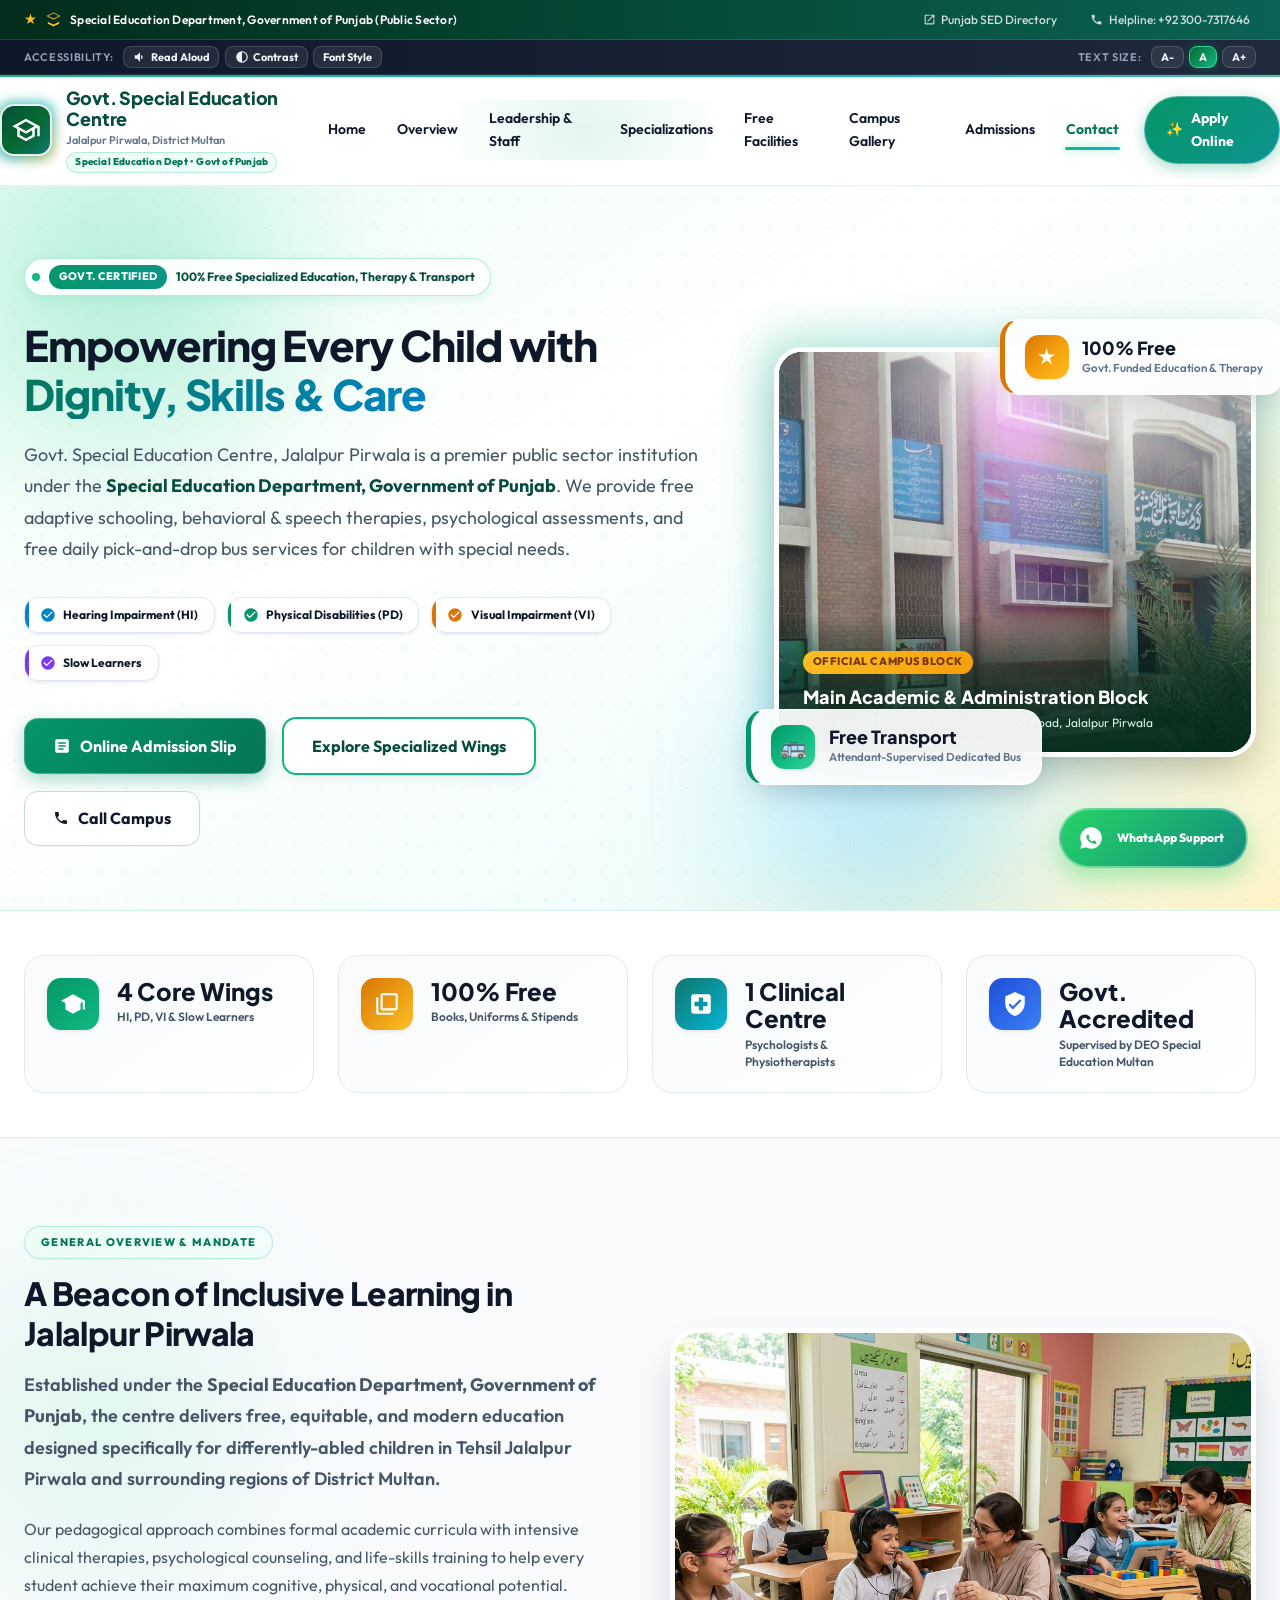
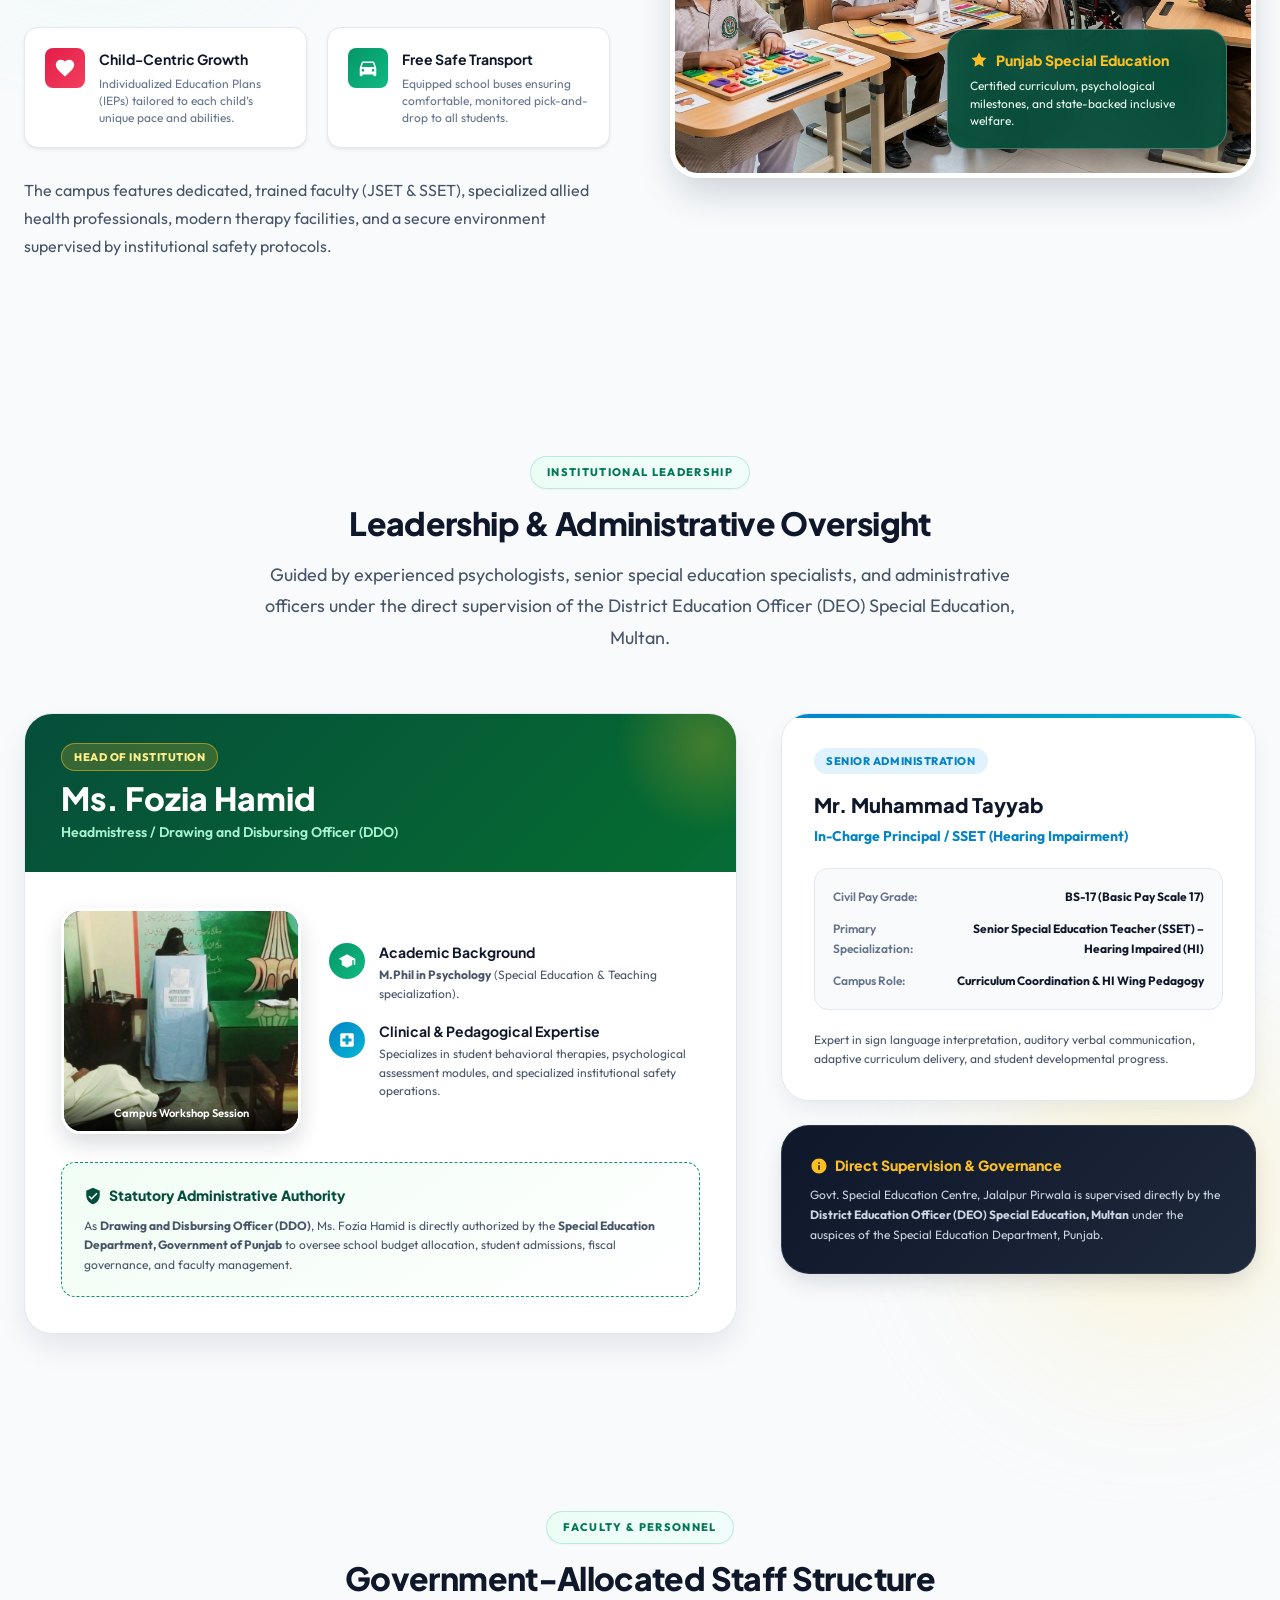
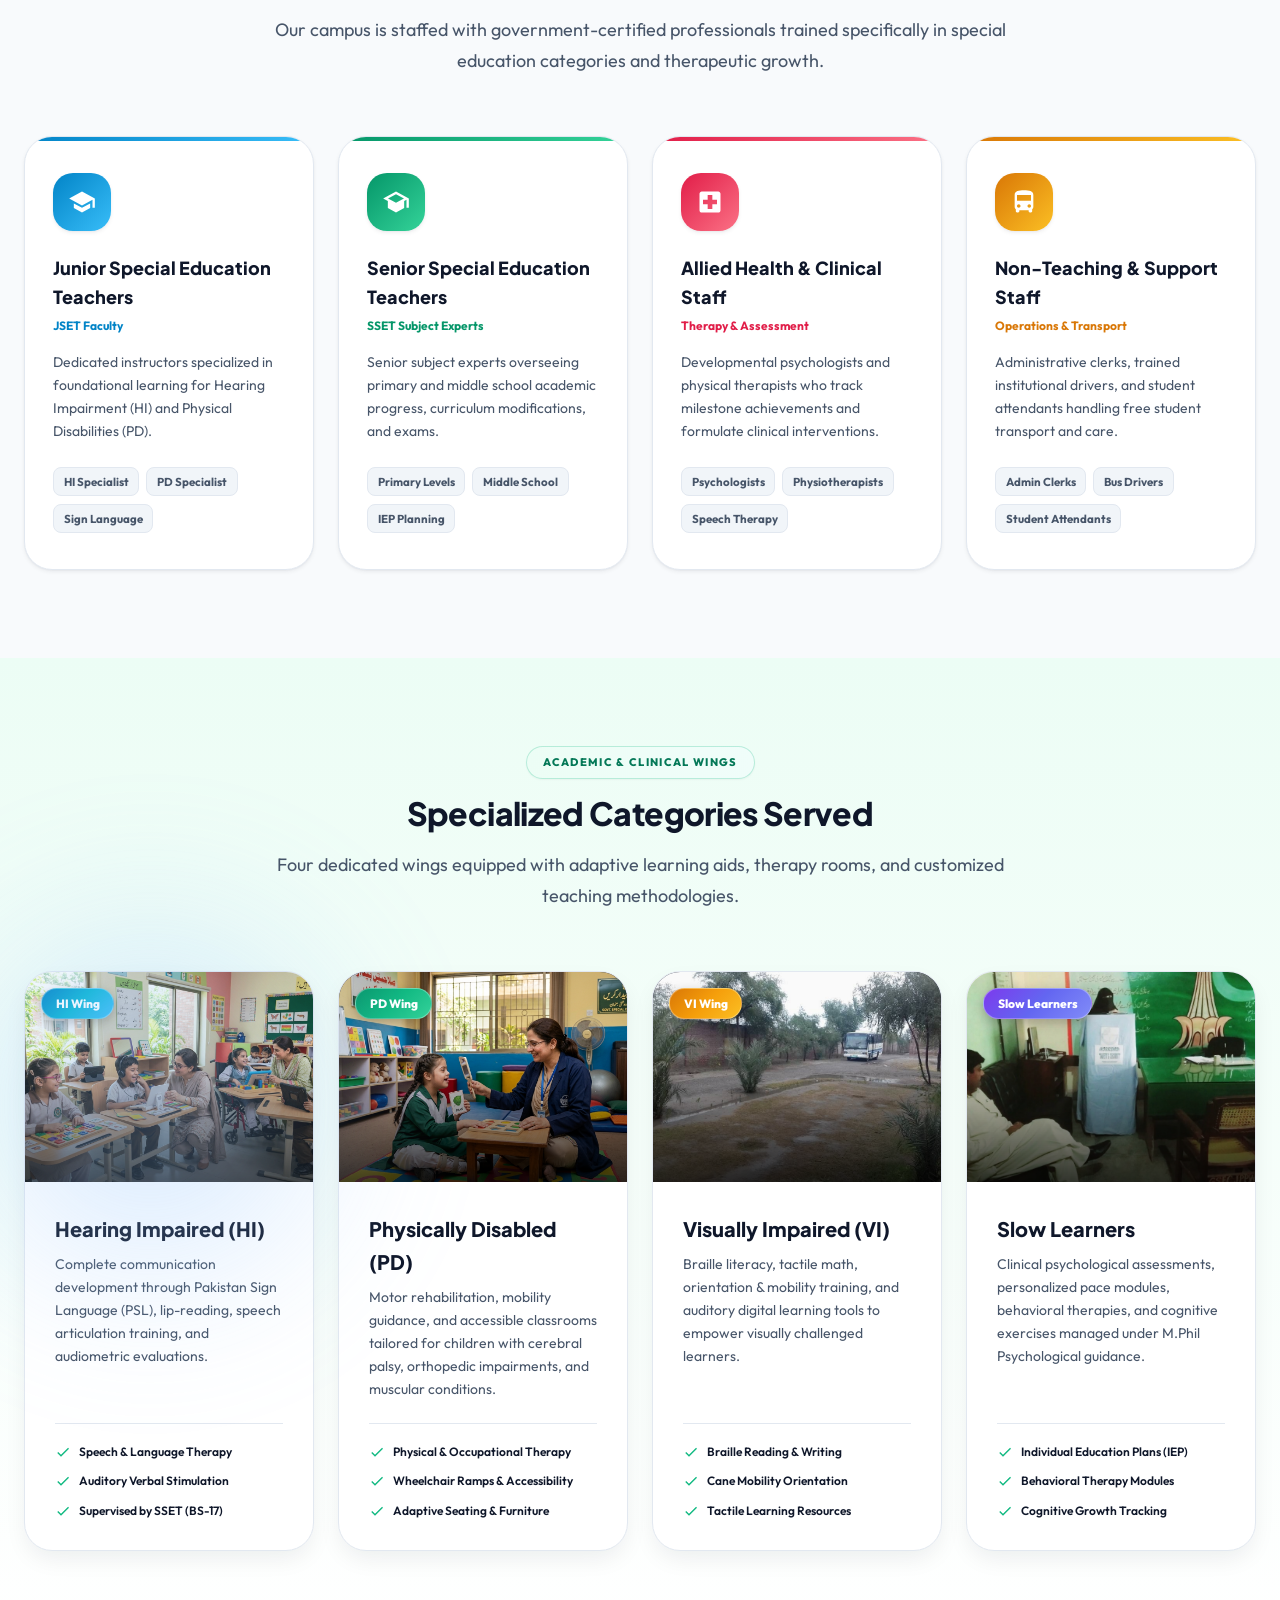
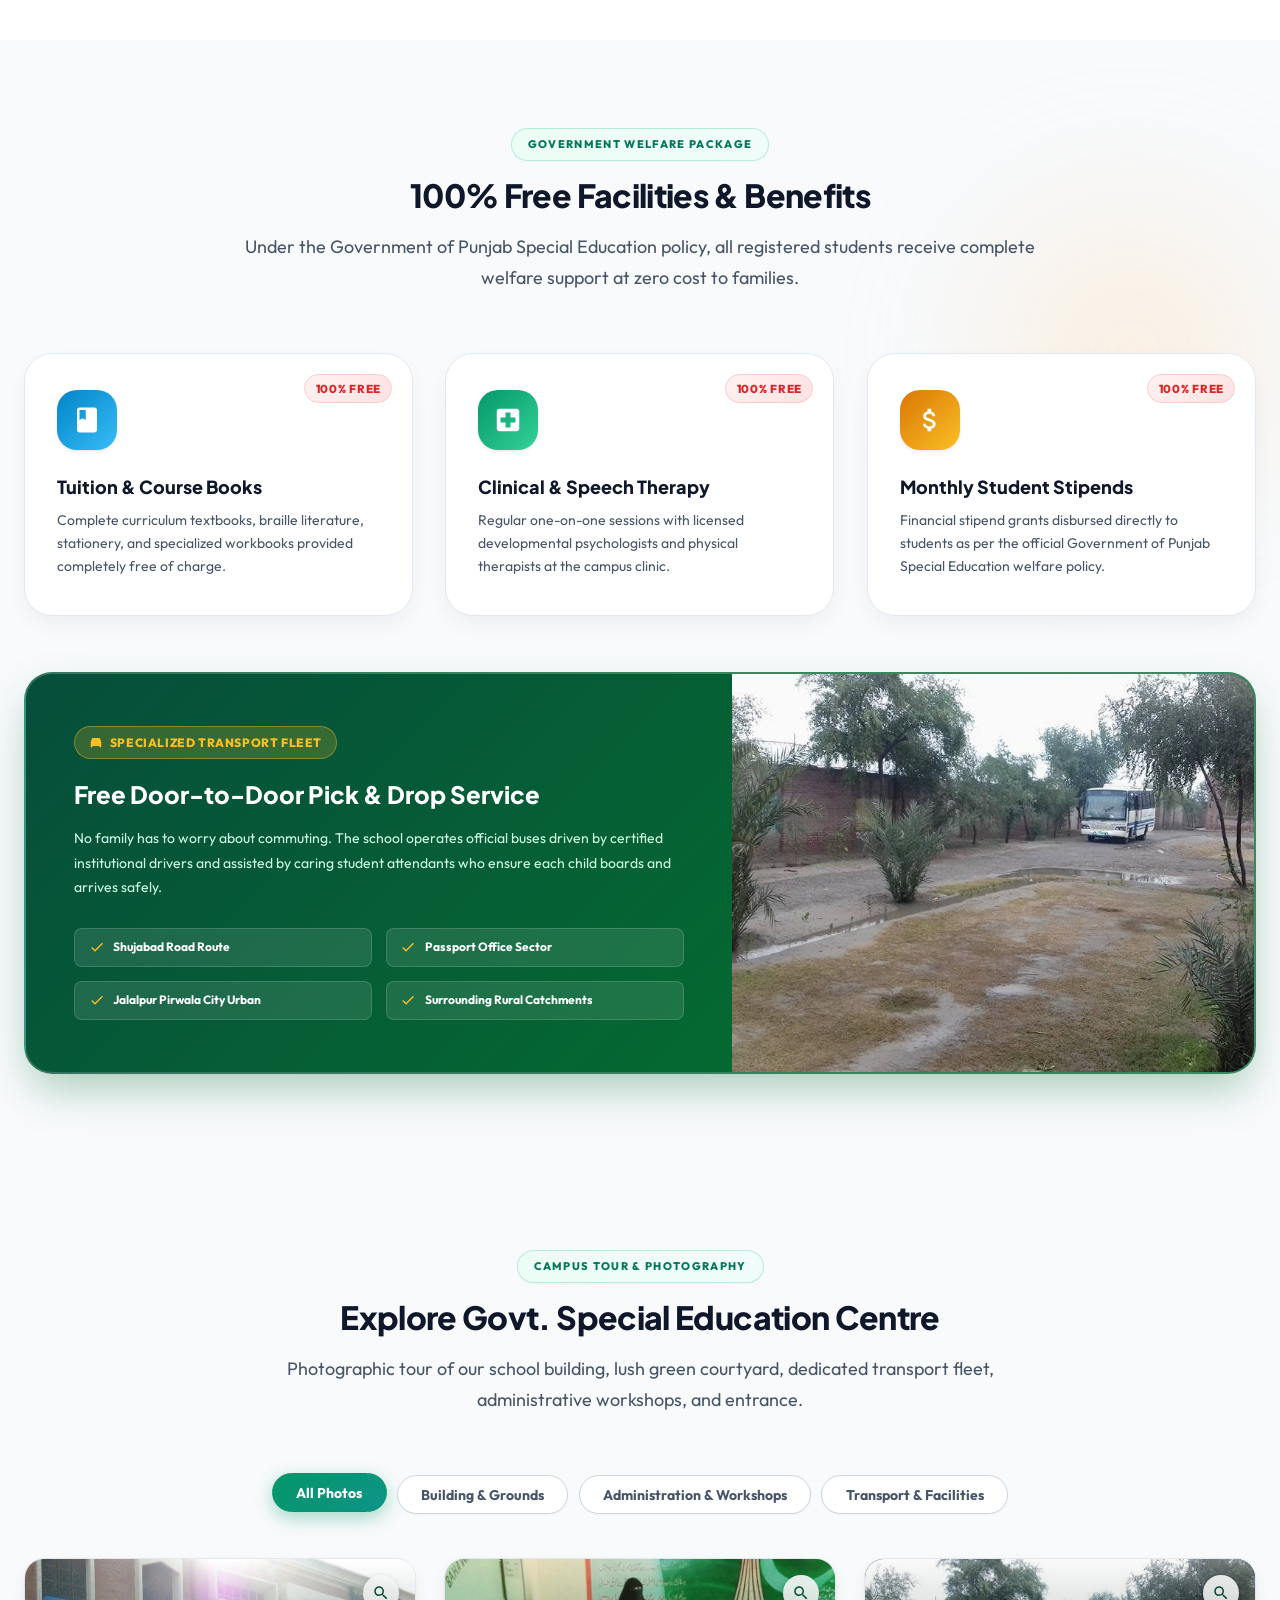
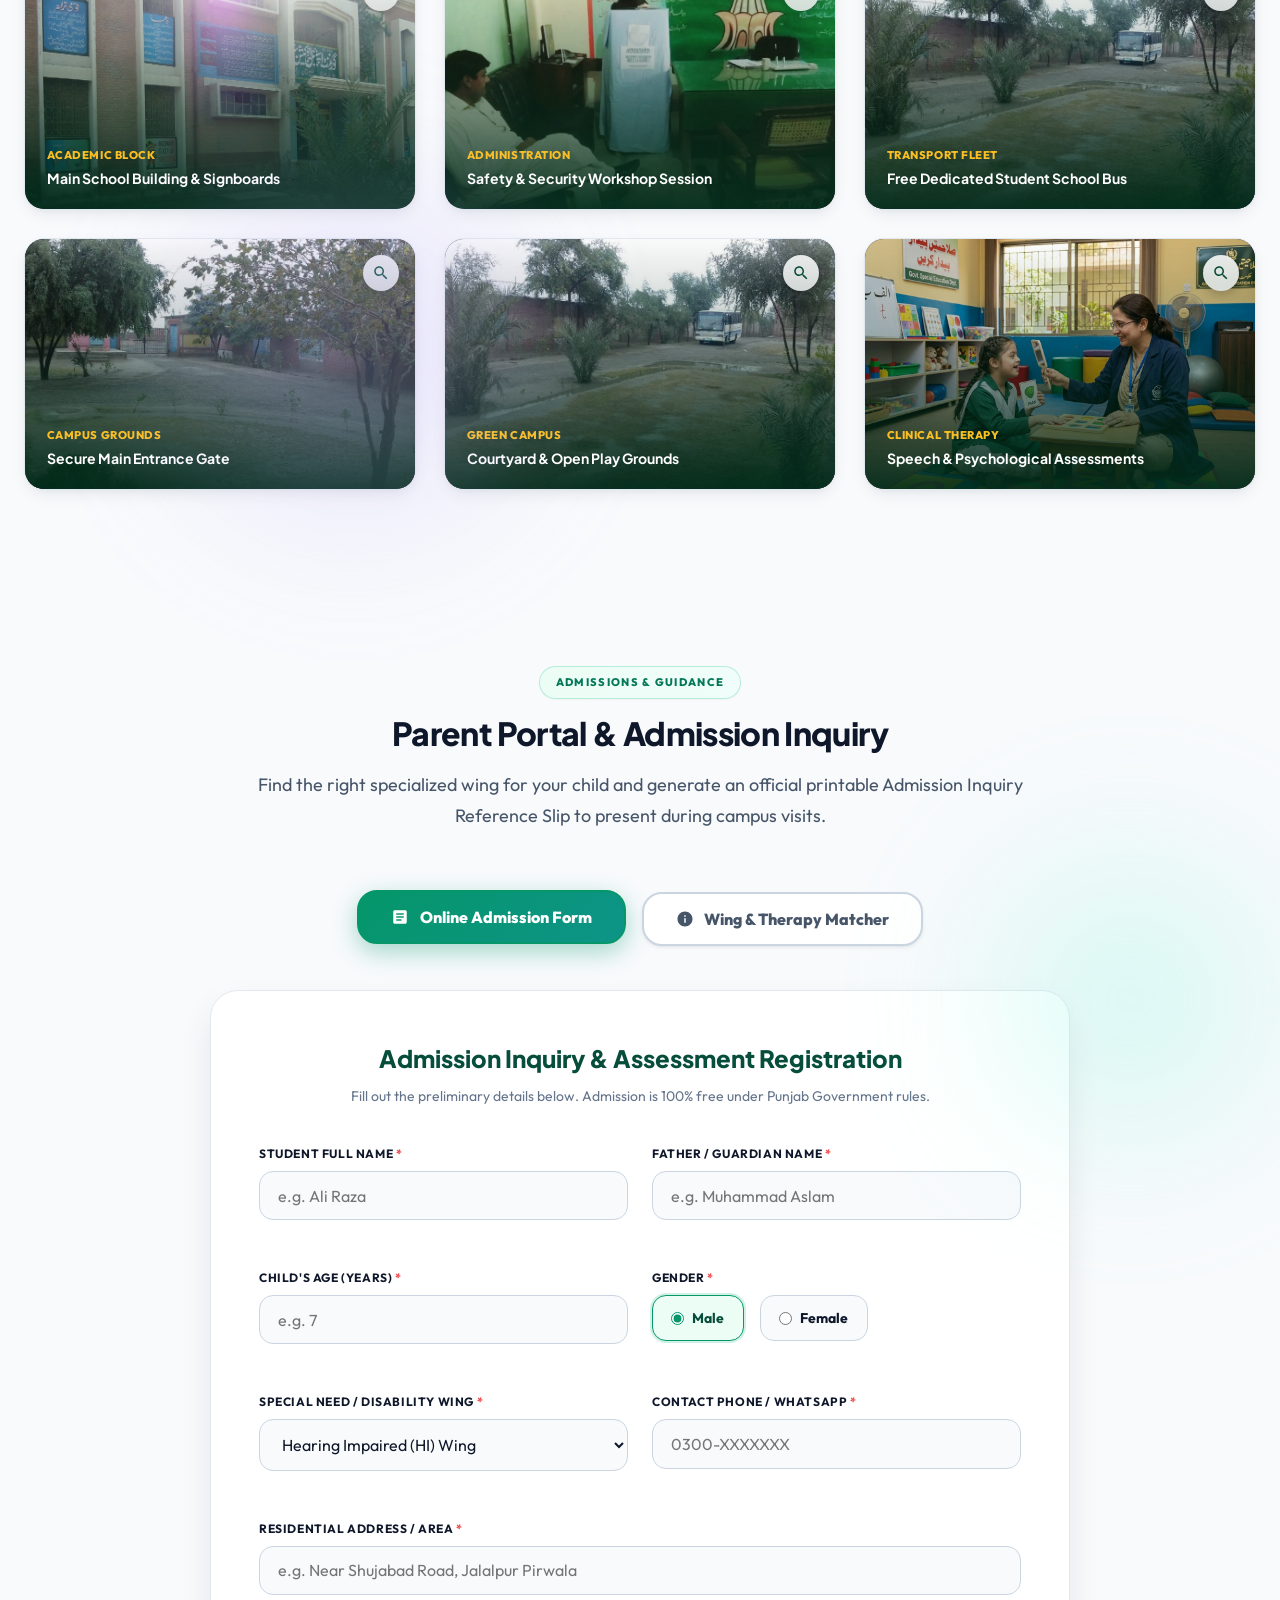
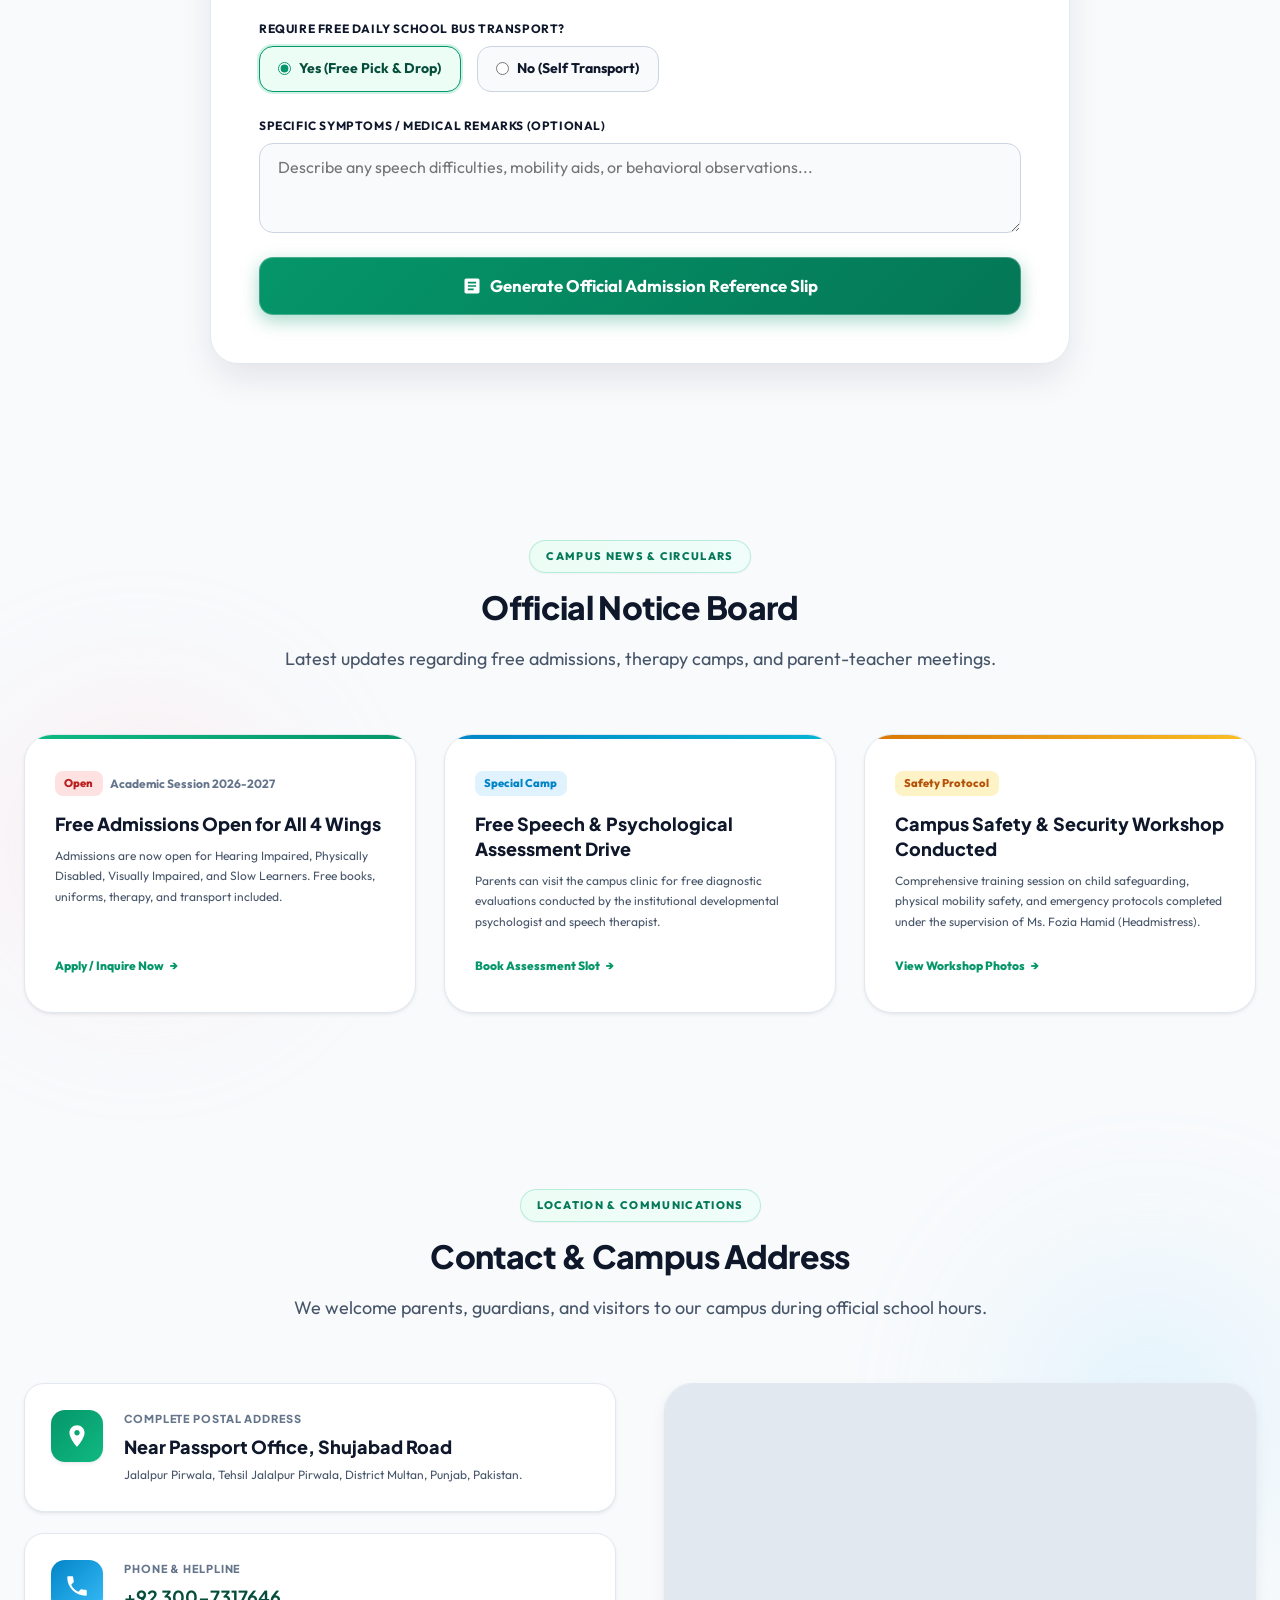
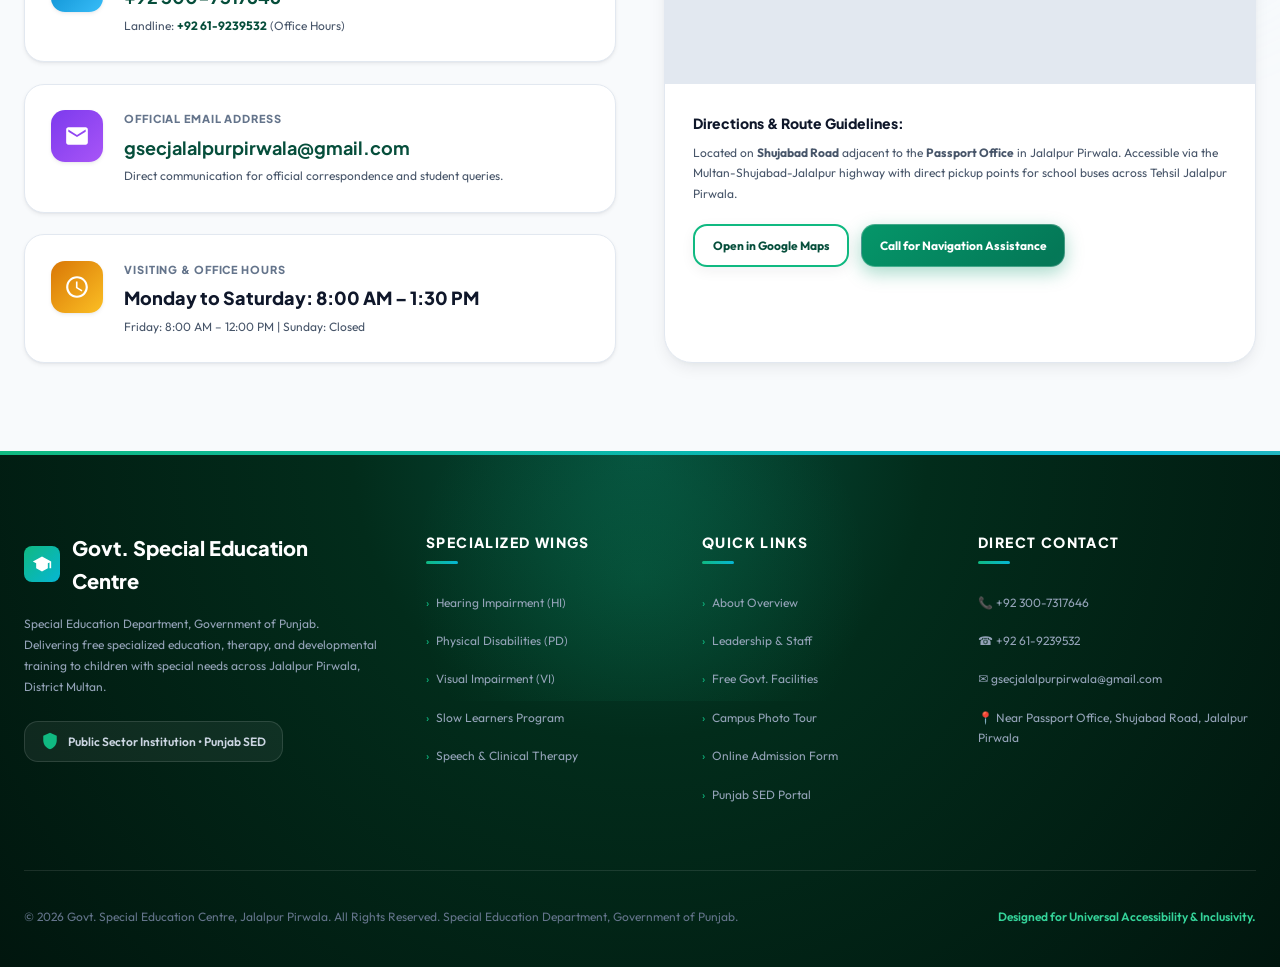
==== commit f2c35305: "Enhance website with modern colorful gradients, animations, interactive cards, gallery lightbox, and" ====
--- a/index.html
+++ b/index.html
@@ -14,16 +14,42 @@
   <!-- Google Fonts -->
   <link rel="preconnect" href="https://fonts.googleapis.com">
   <link rel="preconnect" href="https://fonts.gstatic.com" crossorigin>
-  <link href="https://fonts.googleapis.com/css2?family=Outfit:wght@300;400;500;600;700;800&family=Plus+Jakarta+Sans:wght@500;600;700;800&display=swap" rel="stylesheet">
+  <link href="https://fonts.googleapis.com/css2?family=Outfit:wght@300;400;500;600;700;800;900&family=Plus+Jakarta+Sans:wght@400;500;600;700;800;900&display=swap" rel="stylesheet">
   
   <link rel="stylesheet" href="styles.css">
 </head>
 <body>
 
+  <!-- Preloader Screen -->
+  <div id="site-preloader" class="preloader" aria-hidden="true">
+    <div class="preloader-content">
+      <div class="preloader-emblem-wrap">
+        <div class="preloader-ring"></div>
+        <div class="preloader-ring-inner"></div>
+        <div class="preloader-emblem">
+          <svg viewBox="0 0 24 24">
+            <path d="M12 3L1 9l4 2.18v6L12 21l7-3.82v-6l2-1.09V17h2V9L12 3zm6.82 6L12 12.72 5.18 9 12 5.28 18.82 9zM17 15.99l-5 2.73-5-2.73v-3.72L12 15l5-2.73v3.72z"/>
+          </svg>
+        </div>
+      </div>
+      <div class="preloader-text">
+        <span class="preloader-title">Govt. Special Education Centre</span>
+        <span class="preloader-subtitle">Jalalpur Pirwala • SED Punjab</span>
+      </div>
+      <div class="preloader-bar-wrap">
+        <div class="preloader-bar"></div>
+      </div>
+    </div>
+  </div>
+
+  <!-- Scroll Progress Indicator -->
+  <div id="scroll-progress" class="scroll-progress-bar" aria-hidden="true"></div>
+
   <!-- Top Government Branding Bar -->
   <div class="govt-banner">
     <div class="container">
       <div class="govt-badge">
+        <span class="govt-star-pulse">★</span>
         <svg class="govt-badge-icon" viewBox="0 0 24 24">
           <path d="M12 2L2 7l10 5 10-5-10-5zm0 8.75L4.41 7 12 3.2 19.59 7 12 10.75zm-8 4.25l8 4 8-4v3l-8 4-8-4v-3z"/>
         </svg>
@@ -31,7 +57,7 @@
       </div>
       <div class="govt-links">
         <a href="https://sed.punjab.gov.pk/centres" target="_blank" rel="noopener noreferrer">
-          <svg width="13" height="13" viewBox="0 0 24 24" fill="currentColor"><path d="M19 19H5V5h7V3H5c-1.11 0-2 .9-2 2v14c0 1.1.89 2 2 2h14c1.1 0 2-.9 2-2v-7h-2v7zM14 3v2h3.59l-9.83 9.83 1.41 1.41L19 6.41V10h2V3h-7z"/></svg>
+          <svg width="13" height="13" viewBox="0 0 24 24" fill="currentColor"><path d="M19 19H5V5h7V3H5c-1.1 0-2 .9-2 2v14c0 1.1.89 2 2 2h14c1.1 0 2-.9 2-2v-7h-2v7zM14 3v2h3.59l-9.83 9.83 1.41 1.41L19 6.41V10h2V3h-7z"/></svg>
           Punjab SED Directory
         </a>
         <a href="tel:+923007317646">
@@ -70,50 +96,65 @@
 
   <!-- Main Sticky Header & Navigation -->
   <header class="main-header" role="banner">
+    <div class="header-ambient-glow" aria-hidden="true"></div>
     <div class="container nav-container">
-      <div class="brand-wrapper">
-        <div class="brand-emblem" aria-hidden="true">
-          <svg viewBox="0 0 24 24">
-            <path d="M12 3L1 9l4 2.18v6L12 21l7-3.82v-6l2-1.09V17h2V9L12 3zm6.82 6L12 12.72 5.18 9 12 5.28 18.82 9zM17 15.99l-5 2.73-5-2.73v-3.72L12 15l5-2.73v3.72z"/>
-          </svg>
+      <a href="#home" class="brand-wrapper" aria-label="Govt Special Education Centre Homepage">
+        <div class="brand-emblem-wrap">
+          <div class="brand-emblem-glow"></div>
+          <div class="brand-emblem" aria-hidden="true">
+            <svg viewBox="0 0 24 24">
+              <path d="M12 3L1 9l4 2.18v6L12 21l7-3.82v-6l2-1.09V17h2V9L12 3zm6.82 6L12 12.72 5.18 9 12 5.28 18.82 9zM17 15.99l-5 2.73-5-2.73v-3.72L12 15l5-2.73v3.72z"/>
+            </svg>
+          </div>
         </div>
         <div class="brand-text">
           <span class="brand-title">Govt. Special Education Centre</span>
           <span class="brand-subtitle">Jalalpur Pirwala, District Multan</span>
           <span class="brand-tag">Special Education Dept • Govt of Punjab</span>
         </div>
-      </div>
+      </a>
 
       <nav class="main-nav" role="navigation" aria-label="Main Navigation">
-        <a href="#home" class="nav-link active">Home</a>
-        <a href="#about" class="nav-link">Overview</a>
-        <a href="#leadership" class="nav-link">Leadership & Staff</a>
-        <a href="#programs" class="nav-link">Specializations</a>
-        <a href="#facilities" class="nav-link">Free Facilities</a>
-        <a href="#gallery" class="nav-link">Campus Gallery</a>
-        <a href="#tools" class="nav-link">Admissions</a>
-        <a href="#contact" class="nav-link">Contact</a>
-        <a href="#tools" class="nav-cta">Apply Online</a>
+        <a href="#home" class="nav-link active"><span>Home</span></a>
+        <a href="#about" class="nav-link"><span>Overview</span></a>
+        <a href="#leadership" class="nav-link"><span>Leadership & Staff</span></a>
+        <a href="#programs" class="nav-link"><span>Specializations</span></a>
+        <a href="#facilities" class="nav-link"><span>Free Facilities</span></a>
+        <a href="#gallery" class="nav-link"><span>Campus Gallery</span></a>
+        <a href="#tools" class="nav-link"><span>Admissions</span></a>
+        <a href="#contact" class="nav-link"><span>Contact</span></a>
+        <a href="#tools" class="nav-cta ripple-btn">
+          <span class="cta-sparkle">✨</span>
+          <span>Apply Online</span>
+        </a>
       </nav>
 
-      <button class="mobile-menu-toggle" aria-label="Toggle Mobile Menu">
-        ☰
+      <button class="mobile-menu-toggle" aria-label="Toggle Mobile Menu" aria-expanded="false">
+        <span class="hamburger-bar"></span>
+        <span class="hamburger-bar"></span>
+        <span class="hamburger-bar"></span>
       </button>
     </div>
   </header>
 
   <!-- Hero Section -->
   <section id="home" class="hero-section">
-    <div class="hero-pattern"></div>
+    <!-- Animated Ambient Glowing Mesh Blobs -->
+    <div class="ambient-orb orb-emerald" aria-hidden="true"></div>
+    <div class="ambient-orb orb-teal" aria-hidden="true"></div>
+    <div class="ambient-orb orb-amber" aria-hidden="true"></div>
+    <div class="hero-pattern" aria-hidden="true"></div>
+
     <div class="container hero-grid">
-      <div class="hero-text-col">
+      <div class="hero-text-col" data-reveal="fade-up">
         <div class="hero-pill">
           <span class="hero-pill-pulse"></span>
+          <span class="hero-pill-badge">Govt. Certified</span>
           <span>100% Free Specialized Education, Therapy & Transport</span>
         </div>
 
         <h1 class="hero-title">
-          Empowering Every Child with <span class="highlight">Dignity, Skills & Care</span>
+          Empowering Every Child with <span class="highlight-text">Dignity, Skills & Care</span>
         </h1>
 
         <p class="hero-subtitle">
@@ -123,46 +164,51 @@
         </p>
 
         <div class="hero-badges-row">
-          <div class="hero-badge-tag">
+          <div class="hero-badge-tag badge-hi">
             <svg viewBox="0 0 24 24" fill="currentColor"><path d="M12 2C6.48 2 2 6.48 2 12s4.48 10 10 10 10-4.48 10-10S17.52 2 12 2zm-2 15l-5-5 1.41-1.41L10 14.17l7.59-7.59L19 8l-9 9z"/></svg>
             Hearing Impairment (HI)
           </div>
-          <div class="hero-badge-tag">
+          <div class="hero-badge-tag badge-pd">
             <svg viewBox="0 0 24 24" fill="currentColor"><path d="M12 2C6.48 2 2 6.48 2 12s4.48 10 10 10 10-4.48 10-10S17.52 2 12 2zm-2 15l-5-5 1.41-1.41L10 14.17l7.59-7.59L19 8l-9 9z"/></svg>
             Physical Disabilities (PD)
           </div>
-          <div class="hero-badge-tag">
+          <div class="hero-badge-tag badge-vi">
             <svg viewBox="0 0 24 24" fill="currentColor"><path d="M12 2C6.48 2 2 6.48 2 12s4.48 10 10 10 10-4.48 10-10S17.52 2 12 2zm-2 15l-5-5 1.41-1.41L10 14.17l7.59-7.59L19 8l-9 9z"/></svg>
             Visual Impairment (VI)
           </div>
-          <div class="hero-badge-tag">
+          <div class="hero-badge-tag badge-slow">
             <svg viewBox="0 0 24 24" fill="currentColor"><path d="M12 2C6.48 2 2 6.48 2 12s4.48 10 10 10 10-4.48 10-10S17.52 2 12 2zm-2 15l-5-5 1.41-1.41L10 14.17l7.59-7.59L19 8l-9 9z"/></svg>
             Slow Learners
           </div>
         </div>
 
         <div class="hero-actions">
-          <a href="#tools" class="btn btn-primary">
+          <a href="#tools" class="btn btn-primary ripple-btn">
             <svg width="18" height="18" viewBox="0 0 24 24" fill="currentColor"><path d="M19 3H5c-1.1 0-2 .9-2 2v14c0 1.1.9 2 2 2h14c1.1 0 2-.9 2-2V5c0-1.1-.9-2-2-2zm-5 14H7v-2h7v2zm3-4H7v-2h10v2zm0-4H7V7h10v2z"/></svg>
             Online Admission Slip
           </a>
-          <a href="#programs" class="btn btn-secondary">Explore Specialized Wings</a>
-          <a href="tel:+923007317646" class="btn btn-outline">Call Campus</a>
-        </div>
-      </div>
-
-      <div class="hero-visual">
+          <a href="#programs" class="btn btn-secondary ripple-btn">Explore Specialized Wings</a>
+          <a href="tel:+923007317646" class="btn btn-outline ripple-btn">
+            <svg width="16" height="16" viewBox="0 0 24 24" fill="currentColor"><path d="M6.62 10.79c1.44 2.83 3.76 5.14 6.59 6.59l2.2-2.2c.27-.27.67-.36 1.02-.24 1.12.37 2.33.57 3.57.57.55 0 1 .45 1 1V20c0 .55-.45 1-1 1-9.39 0-17-7.61-17-17 0-.55.45-1 1-1h3.5c.55 0 1 .45 1 1 0 1.25.2 2.45.57 3.57.11.35.03.74-.25 1.02l-2.2 2.2z"/></svg>
+            Call Campus
+          </a>
+        </div>
+      </div>
+
+      <div class="hero-visual" data-reveal="fade-left">
         <div class="hero-card-stack">
+          <div class="hero-card-glow-bg"></div>
           <div class="hero-main-img-card">
-            <img src="assets/images/school-building-front.jpg" alt="Govt Special Education Centre Jalalpur Pirwala School Building">
+            <img src="assets/images/school-building-front.jpg" alt="Govt Special Education Centre Jalalpur Pirwala School Building" loading="eager">
             <div class="hero-img-overlay">
+              <span class="hero-img-badge">Official Campus Block</span>
               <h4>Main Academic & Administration Block</h4>
               <p>Govt. Special Education Centre, Shujabad Road, Jalalpur Pirwala</p>
             </div>
           </div>
 
           <!-- Floating Badges -->
-          <div class="floating-stat-card floating-stat-1">
+          <div class="floating-stat-card floating-stat-1 animate-float-slow">
             <div class="stat-icon-box stat-icon-gold">
               ★
             </div>
@@ -172,7 +218,7 @@
             </div>
           </div>
 
-          <div class="floating-stat-card floating-stat-2">
+          <div class="floating-stat-card floating-stat-2 animate-float-fast">
             <div class="stat-icon-box stat-icon-green">
               🚌
             </div>
@@ -190,38 +236,38 @@
   <section class="stats-strip">
     <div class="container">
       <div class="stats-grid">
-        <div class="stat-item">
-          <div class="stat-icon-circle">
+        <div class="stat-item card-hover-lift" data-reveal="fade-up" data-delay="0">
+          <div class="stat-icon-circle icon-circle-emerald">
             <svg viewBox="0 0 24 24" fill="currentColor"><path d="M12 3L1 9l4 2.18v6L12 21l7-3.82v-6l2-1.09V17h2V9L12 3z"/></svg>
           </div>
           <div class="stat-details">
-            <h3>4 Core Wings</h3>
+            <h3 class="counter" data-target="4" data-suffix=" Core Wings">4 Core Wings</h3>
             <p>HI, PD, VI & Slow Learners</p>
           </div>
         </div>
 
-        <div class="stat-item">
-          <div class="stat-icon-circle">
+        <div class="stat-item card-hover-lift" data-reveal="fade-up" data-delay="100">
+          <div class="stat-icon-circle icon-circle-amber">
             <svg viewBox="0 0 24 24" fill="currentColor"><path d="M4 6H2v14c0 1.1.9 2 2 2h14v-2H4V6zm16-4H8c-1.1 0-2 .9-2 2v12c0 1.1.9 2 2 2h12c1.1 0 2-.9 2-2V4c0-1.1-.9-2-2-2zm0 14H8V4h12v12z"/></svg>
           </div>
           <div class="stat-details">
-            <h3>Free Packages</h3>
+            <h3 class="counter" data-target="100" data-prefix="" data-suffix="% Free">100% Free Packages</h3>
             <p>Books, Uniforms & Stipends</p>
           </div>
         </div>
 
-        <div class="stat-item">
-          <div class="stat-icon-circle">
+        <div class="stat-item card-hover-lift" data-reveal="fade-up" data-delay="200">
+          <div class="stat-icon-circle icon-circle-teal">
             <svg viewBox="0 0 24 24" fill="currentColor"><path d="M19 3H5c-1.1 0-1.99.9-1.99 2L3 19c0 1.1.9 2 2 2h14c1.1 0 2-.9 2-2V5c0-1.1-.9-2-2-2zm-1 11h-4v4h-4v-4H6v-4h4V6h4v4h4v4z"/></svg>
           </div>
           <div class="stat-details">
-            <h3>Allied Health</h3>
+            <h3 class="counter" data-target="1" data-suffix=" Clinical Centre">Allied Health</h3>
             <p>Psychologists & Physiotherapists</p>
           </div>
         </div>
 
-        <div class="stat-item">
-          <div class="stat-icon-circle">
+        <div class="stat-item card-hover-lift" data-reveal="fade-up" data-delay="300">
+          <div class="stat-icon-circle icon-circle-blue">
             <svg viewBox="0 0 24 24" fill="currentColor"><path d="M12 1L3 5v6c0 5.55 3.84 10.74 9 12 5.16-1.26 9-6.45 9-12V5l-9-4zm-2 16l-4-4 1.41-1.41L10 14.17l6.59-6.59L18 9l-8 8z"/></svg>
           </div>
           <div class="stat-details">
@@ -235,9 +281,10 @@
 
   <!-- General Institutional Overview & Mission -->
   <section id="about" class="section section-bg-subtle">
+    <div class="ambient-orb orb-about" aria-hidden="true"></div>
     <div class="container">
       <div class="about-grid">
-        <div class="about-content">
+        <div class="about-content" data-reveal="fade-right">
           <span class="section-tag">General Overview & Mandate</span>
           <h2 class="section-title">A Beacon of Inclusive Learning in Jalalpur Pirwala</h2>
           <p class="about-lead">
@@ -248,8 +295,8 @@
           </p>
 
           <div class="about-highlights">
-            <div class="about-highlight-card">
-              <div class="highlight-icon">
+            <div class="about-highlight-card card-hover-lift">
+              <div class="highlight-icon icon-rose">
                 <svg viewBox="0 0 24 24" fill="currentColor"><path d="M12 21.35l-1.45-1.32C5.4 15.36 2 12.28 2 8.5 2 5.42 4.42 3 7.5 3c1.74 0 3.41.81 4.5 2.09C13.09 3.81 14.76 3 16.5 3 19.58 3 22 5.42 22 8.5c0 3.78-3.4 6.86-8.55 11.54L12 21.35z"/></svg>
               </div>
               <div>
@@ -258,8 +305,8 @@
               </div>
             </div>
 
-            <div class="about-highlight-card">
-              <div class="highlight-icon">
+            <div class="about-highlight-card card-hover-lift">
+              <div class="highlight-icon icon-emerald">
                 <svg viewBox="0 0 24 24" fill="currentColor"><path d="M18.92 6.01C18.72 5.42 18.16 5 17.5 5h-11c-.66 0-1.21.42-1.42 1.01L3 12v8c0 .55.45 1 1 1h1c.55 0 1-.45 1-1v-1h12v1c0 .55.45 1 1 1h1c.55 0 1-.45 1-1v-8l-2.08-5.99zM6.5 16c-.83 0-1.5-.67-1.5-1.5S5.67 13 6.5 13s1.5.67 1.5 1.5S7.33 16 6.5 16zm11 0c-.83 0-1.5-.67-1.5-1.5s.67-1.5 1.5-1.5 1.5.67 1.5 1.5-.67 1.5-1.5 1.5zM5 11l1.5-4.5h11L19 11H5z"/></svg>
               </div>
               <div>
@@ -274,9 +321,9 @@
           </p>
         </div>
 
-        <div class="about-media">
-          <div class="about-image-wrapper">
-            <img src="assets/images/classroom-interactive.jpg" alt="Interactive Classroom at Govt Special Education Centre">
+        <div class="about-media" data-reveal="fade-left">
+          <div class="about-image-wrapper card-hover-lift">
+            <img src="assets/images/classroom-interactive.jpg" alt="Interactive Classroom at Govt Special Education Centre" loading="lazy">
             <div class="about-badge-floating">
               <h4>
                 <svg width="18" height="18" viewBox="0 0 24 24" fill="#fbbf24"><path d="M12 2L15.09 8.26L22 9.27L17 14.14L18.18 21.02L12 17.77L5.82 21.02L7 14.14L2 9.27L8.91 8.26L12 2Z"/></svg>
@@ -292,8 +339,9 @@
 
   <!-- Leadership & Administration Profiles -->
   <section id="leadership" class="section">
+    <div class="ambient-orb orb-leadership" aria-hidden="true"></div>
     <div class="container">
-      <div class="section-header">
+      <div class="section-header" data-reveal="fade-up">
         <span class="section-tag">Institutional Leadership</span>
         <h2 class="section-title">Leadership & Administrative Oversight</h2>
         <p class="section-description">
@@ -303,9 +351,9 @@
 
       <div class="leadership-grid">
         <!-- Principal Featured Card -->
-        <div class="principal-card">
+        <div class="principal-card card-hover-lift" data-reveal="fade-right">
           <div class="principal-header-banner">
-            <span class="principal-title-tag">Head of Institution</span>
+            <div class="principal-title-tag">Head of Institution</div>
             <h3 class="principal-name">Ms. Fozia Hamid</h3>
             <p class="principal-designation">Headmistress / Drawing and Disbursing Officer (DDO)</p>
           </div>
@@ -313,13 +361,13 @@
           <div class="principal-body">
             <div class="principal-photo-row">
               <div class="principal-img-frame">
-                <img src="assets/images/principal-office-session.jpg" alt="Ms. Fozia Hamid conducting Workshop on Safety & Security at Principal Office">
+                <img src="assets/images/principal-office-session.jpg" alt="Ms. Fozia Hamid conducting Workshop on Safety & Security at Principal Office" loading="lazy">
                 <div class="img-caption-strip">Campus Workshop Session</div>
               </div>
 
               <div class="principal-credentials-list">
                 <div class="credential-item">
-                  <div class="credential-icon">
+                  <div class="credential-icon icon-academic">
                     <svg viewBox="0 0 24 24" fill="currentColor"><path d="M12 3L1 9l4 2.18v6L12 21l7-3.82v-6l2-1.09V17h2V9L12 3z"/></svg>
                   </div>
                   <div class="credential-text">
@@ -329,7 +377,7 @@
                 </div>
 
                 <div class="credential-item">
-                  <div class="credential-icon">
+                  <div class="credential-icon icon-clinical">
                     <svg viewBox="0 0 24 24" fill="currentColor"><path d="M19 3H5c-1.1 0-1.99.9-1.99 2L3 19c0 1.1.9 2 2 2h14c1.1 0 2-.9 2-2V5c0-1.1-.9-2-2-2zm-1 11h-4v4h-4v-4H6v-4h4V6h4v4h4v4z"/></svg>
                   </div>
                   <div class="credential-text">
@@ -354,8 +402,8 @@
         </div>
 
         <!-- Administrative Profile & Supervision Card -->
-        <div class="admin-side-cards">
-          <div class="profile-card">
+        <div class="admin-side-cards" data-reveal="fade-left">
+          <div class="profile-card card-hover-lift">
             <span class="profile-badge">Senior Administration</span>
             <h4>Mr. Muhammad Tayyab</h4>
             <div class="profile-role">In-Charge Principal / SSET (Hearing Impairment)</div>
@@ -380,7 +428,7 @@
             </p>
           </div>
 
-          <div class="supervision-callout">
+          <div class="supervision-callout card-hover-lift">
             <h5>
               <svg width="18" height="18" viewBox="0 0 24 24" fill="currentColor"><path d="M12 2C6.48 2 2 6.48 2 12s4.48 10 10 10 10-4.48 10-10S17.52 2 12 2zm1 15h-2v-6h2v6zm0-8h-2V7h2v2z"/></svg>
               Direct Supervision & Governance
@@ -398,7 +446,7 @@
   <!-- Faculty & Staff Structure -->
   <section class="section section-bg-subtle">
     <div class="container">
-      <div class="section-header">
+      <div class="section-header" data-reveal="fade-up">
         <span class="section-tag">Faculty & Personnel</span>
         <h2 class="section-title">Government-Allocated Staff Structure</h2>
         <p class="section-description">
@@ -408,8 +456,8 @@
 
       <div class="grid-4">
         <!-- JSET Card -->
-        <div class="staff-category-card">
-          <div class="staff-icon-wrap">
+        <div class="staff-category-card card-hover-lift staff-card-jset" data-reveal="fade-up" data-delay="0">
+          <div class="staff-icon-wrap icon-jset">
             <svg viewBox="0 0 24 24" fill="currentColor"><path d="M5 13.18v4L12 21l7-3.82v-4L12 17l-7-3.82zM12 3L1 9l11 6 9-4.91V17h2V9L12 3z"/></svg>
           </div>
           <h4>Junior Special Education Teachers</h4>
@@ -425,8 +473,8 @@
         </div>
 
         <!-- SSET Card -->
-        <div class="staff-category-card">
-          <div class="staff-icon-wrap">
+        <div class="staff-category-card card-hover-lift staff-card-sset" data-reveal="fade-up" data-delay="100">
+          <div class="staff-icon-wrap icon-sset">
             <svg viewBox="0 0 24 24" fill="currentColor"><path d="M12 3L1 9l4 2.18v6L12 21l7-3.82v-6l2-1.09V17h2V9L12 3zm6.82 6L12 12.72 5.18 9 12 5.28 18.82 9z"/></svg>
           </div>
           <h4>Senior Special Education Teachers</h4>
@@ -442,8 +490,8 @@
         </div>
 
         <!-- Allied Health Staff -->
-        <div class="staff-category-card">
-          <div class="staff-icon-wrap">
+        <div class="staff-category-card card-hover-lift staff-card-health" data-reveal="fade-up" data-delay="200">
+          <div class="staff-icon-wrap icon-health">
             <svg viewBox="0 0 24 24" fill="currentColor"><path d="M19 3H5c-1.1 0-1.99.9-1.99 2L3 19c0 1.1.9 2 2 2h14c1.1 0 2-.9 2-2V5c0-1.1-.9-2-2-2zm-1 11h-4v4h-4v-4H6v-4h4V6h4v4h4v4z"/></svg>
           </div>
           <h4>Allied Health & Clinical Staff</h4>
@@ -459,8 +507,8 @@
         </div>
 
         <!-- Non-Teaching & Transport Staff -->
-        <div class="staff-category-card">
-          <div class="staff-icon-wrap">
+        <div class="staff-category-card card-hover-lift staff-card-ops" data-reveal="fade-up" data-delay="300">
+          <div class="staff-icon-wrap icon-ops">
             <svg viewBox="0 0 24 24" fill="currentColor"><path d="M4 16c0 .88.39 1.67 1 2.22V20c0 .55.45 1 1 1h1c.55 0 1-.45 1-1v-1h8v1c0 .55.45 1 1 1h1c.55 0 1-.45 1-1v-1.78c.61-.55 1-1.34 1-2.22V6c0-3.5-3.58-4-8-4s-8 .5-8 4v10zm3.5 1c-.83 0-1.5-.67-1.5-1.5S6.67 14 7.5 14s1.5.67 1.5 1.5S8.33 17 7.5 17zm9 0c-.83 0-1.5-.67-1.5-1.5s.67-1.5 1.5-1.5 1.5.67 1.5 1.5-.67 1.5-1.5 1.5zm1.5-6H6V6h12v5z"/></svg>
           </div>
           <h4>Non-Teaching & Support Staff</h4>
@@ -480,8 +528,9 @@
 
   <!-- Specialized Programs & Wings -->
   <section id="programs" class="section section-bg-emerald">
+    <div class="ambient-orb orb-programs" aria-hidden="true"></div>
     <div class="container">
-      <div class="section-header">
+      <div class="section-header" data-reveal="fade-up">
         <span class="section-tag">Academic & Clinical Wings</span>
         <h2 class="section-title">Specialized Categories Served</h2>
         <p class="section-description">
@@ -491,10 +540,11 @@
 
       <div class="grid-4">
         <!-- HI Wing -->
-        <div class="program-card">
+        <div class="program-card program-card-hi card-hover-lift" data-reveal="fade-up" data-delay="0">
           <div class="program-img-wrap">
-            <img src="assets/images/classroom-interactive.jpg" alt="Hearing Impaired Wing">
-            <span class="program-category-badge">HI Wing</span>
+            <img src="assets/images/classroom-interactive.jpg" alt="Hearing Impaired Wing" loading="lazy">
+            <span class="program-category-badge badge-hi-tag">HI Wing</span>
+            <div class="program-img-glow"></div>
           </div>
           <div class="program-body">
             <h4>Hearing Impaired (HI)</h4>
@@ -519,10 +569,11 @@
         </div>
 
         <!-- PD Wing -->
-        <div class="program-card">
+        <div class="program-card program-card-pd card-hover-lift" data-reveal="fade-up" data-delay="100">
           <div class="program-img-wrap">
-            <img src="assets/images/therapy-session.jpg" alt="Physically Disabled Wing">
-            <span class="program-category-badge">PD Wing</span>
+            <img src="assets/images/therapy-session.jpg" alt="Physically Disabled Wing" loading="lazy">
+            <span class="program-category-badge badge-pd-tag">PD Wing</span>
+            <div class="program-img-glow"></div>
           </div>
           <div class="program-body">
             <h4>Physically Disabled (PD)</h4>
@@ -547,10 +598,11 @@
         </div>
 
         <!-- VI Wing -->
-        <div class="program-card">
+        <div class="program-card program-card-vi card-hover-lift" data-reveal="fade-up" data-delay="200">
           <div class="program-img-wrap">
-            <img src="assets/images/campus-courtyard-palms.jpg" alt="Visually Impaired Wing">
-            <span class="program-category-badge">VI Wing</span>
+            <img src="assets/images/campus-courtyard-palms.jpg" alt="Visually Impaired Wing" loading="lazy">
+            <span class="program-category-badge badge-vi-tag">VI Wing</span>
+            <div class="program-img-glow"></div>
           </div>
           <div class="program-body">
             <h4>Visually Impaired (VI)</h4>
@@ -575,10 +627,11 @@
         </div>
 
         <!-- Slow Learners Wing -->
-        <div class="program-card">
+        <div class="program-card program-card-slow card-hover-lift" data-reveal="fade-up" data-delay="300">
           <div class="program-img-wrap">
-            <img src="assets/images/principal-office-session.jpg" alt="Slow Learners Wing">
-            <span class="program-category-badge">Slow Learners</span>
+            <img src="assets/images/principal-office-session.jpg" alt="Slow Learners Wing" loading="lazy">
+            <span class="program-category-badge badge-slow-tag">Slow Learners</span>
+            <div class="program-img-glow"></div>
           </div>
           <div class="program-body">
             <h4>Slow Learners</h4>
@@ -607,8 +660,9 @@
 
   <!-- Free Facilities & Welfare Support -->
   <section id="facilities" class="section">
+    <div class="ambient-orb orb-facilities" aria-hidden="true"></div>
     <div class="container">
-      <div class="section-header">
+      <div class="section-header" data-reveal="fade-up">
         <span class="section-tag">Government Welfare Package</span>
         <h2 class="section-title">100% Free Facilities & Benefits</h2>
         <p class="section-description">
@@ -617,27 +671,27 @@
       </div>
 
       <div class="facilities-grid">
-        <div class="facility-card">
+        <div class="facility-card facility-card-books card-hover-lift" data-reveal="fade-up" data-delay="0">
           <span class="free-tag">100% Free</span>
-          <div class="facility-icon-box">
+          <div class="facility-icon-box icon-books">
             <svg viewBox="0 0 24 24" fill="currentColor"><path d="M18 2H6c-1.1 0-2 .9-2 2v16c0 1.1.9 2 2 2h12c1.1 0 2-.9 2-2V4c0-1.1-.9-2-2-2zM6 4h5v8l-2.5-1.5L6 12V4z"/></svg>
           </div>
           <h4>Tuition & Course Books</h4>
           <p>Complete curriculum textbooks, braille literature, stationery, and specialized workbooks provided completely free of charge.</p>
         </div>
 
-        <div class="facility-card">
+        <div class="facility-card facility-card-therapy card-hover-lift" data-reveal="fade-up" data-delay="100">
           <span class="free-tag">100% Free</span>
-          <div class="facility-icon-box">
+          <div class="facility-icon-box icon-therapy">
             <svg viewBox="0 0 24 24" fill="currentColor"><path d="M19 3H5c-1.1 0-1.99.9-1.99 2L3 19c0 1.1.9 2 2 2h14c1.1 0 2-.9 2-2V5c0-1.1-.9-2-2-2zm-1 11h-4v4h-4v-4H6v-4h4V6h4v4h4v4z"/></svg>
           </div>
           <h4>Clinical & Speech Therapy</h4>
           <p>Regular one-on-one sessions with licensed developmental psychologists and physical therapists at the campus clinic.</p>
         </div>
 
-        <div class="facility-card">
+        <div class="facility-card facility-card-stipend card-hover-lift" data-reveal="fade-up" data-delay="200">
           <span class="free-tag">100% Free</span>
-          <div class="facility-icon-box">
+          <div class="facility-icon-box icon-stipend">
             <svg viewBox="0 0 24 24" fill="currentColor"><path d="M11.8 10.9c-2.27-.59-3-1.2-3-2.15 0-1.09 1.01-1.85 2.7-1.85 1.78 0 2.44.85 2.5 2.1h2.21c-.07-1.72-1.12-3.3-3.21-3.81V3h-3v2.16c-1.94.42-3.5 1.68-3.5 3.61 0 2.31 1.91 3.46 4.7 4.13 2.5.6 3 1.48 3 2.41 0 .69-.49 1.79-2.7 1.79-2.06 0-2.87-.92-2.98-2.1h-2.2c.12 2.19 1.76 3.42 3.68 3.83V21h3v-2.15c1.95-.37 3.5-1.5 3.5-3.55 0-2.84-2.43-3.81-4.7-4.4z"/></svg>
           </div>
           <h4>Monthly Student Stipends</h4>
@@ -646,7 +700,7 @@
       </div>
 
       <!-- Transport Highlight Box -->
-      <div class="transport-feature-banner">
+      <div class="transport-feature-banner card-hover-lift" data-reveal="zoom-in">
         <div class="transport-text">
           <span class="transport-badge">
             <svg width="14" height="14" viewBox="0 0 24 24" fill="currentColor"><path d="M18.92 6.01C18.72 5.42 18.16 5 17.5 5h-11c-.66 0-1.21.42-1.42 1.01L3 12v8c0 .55.45 1 1 1h1c.55 0 1-.45 1-1v-1h12v1c0 .55.45 1 1 1h1c.55 0 1-.45 1-1v-8l-2.08-5.99z"/></svg>
@@ -677,7 +731,7 @@
         </div>
 
         <div class="transport-img-col">
-          <img src="assets/images/school-bus-grounds.jpg" alt="Govt Special Education Bus Jalalpur Pirwala">
+          <img src="assets/images/school-bus-grounds.jpg" alt="Govt Special Education Bus Jalalpur Pirwala" loading="lazy">
         </div>
       </div>
     </div>
@@ -685,8 +739,9 @@
 
   <!-- Photo Gallery & Campus Tour (Real Images) -->
   <section id="gallery" class="section section-bg-subtle">
+    <div class="ambient-orb orb-gallery" aria-hidden="true"></div>
     <div class="container">
-      <div class="section-header">
+      <div class="section-header" data-reveal="fade-up">
         <span class="section-tag">Campus Tour & Photography</span>
         <h2 class="section-title">Explore Govt. Special Education Centre</h2>
         <p class="section-description">
@@ -694,21 +749,22 @@
         </p>
       </div>
 
-      <div class="gallery-filters">
-        <button class="filter-btn active" data-filter="all">All Photos</button>
-        <button class="filter-btn" data-filter="campus">Building & Grounds</button>
-        <button class="filter-btn" data-filter="admin">Administration & Workshops</button>
-        <button class="filter-btn" data-filter="transport">Transport & Facilities</button>
+      <div class="gallery-filters" data-reveal="fade-up">
+        <button class="filter-btn active ripple-btn" data-filter="all">All Photos</button>
+        <button class="filter-btn ripple-btn" data-filter="campus">Building & Grounds</button>
+        <button class="filter-btn ripple-btn" data-filter="admin">Administration & Workshops</button>
+        <button class="filter-btn ripple-btn" data-filter="transport">Transport & Facilities</button>
       </div>
 
       <div class="gallery-grid">
         <!-- Photo 1: Building Front -->
-        <div class="gallery-card" data-category="campus" data-caption="Front view of the main academic block showing Quranic verses, National Anthem, and official Urdu signboards of Govt Special Education Centre.">
+        <div class="gallery-card card-hover-lift" data-category="campus" data-caption="Front view of the main academic block showing Quranic verses, National Anthem, and official Urdu signboards of Govt Special Education Centre." data-reveal="fade-up" data-delay="0">
           <div class="gallery-card-thumb">
-            <img src="assets/images/school-building-front.jpg" alt="Main Academic Block Building">
+            <img src="assets/images/school-building-front.jpg" alt="Main Academic Block Building" loading="lazy">
             <div class="zoom-icon-badge">
               <svg viewBox="0 0 24 24" fill="currentColor"><path d="M15.5 14h-.79l-.28-.27C15.41 12.59 16 11.11 16 9.5 16 5.91 13.09 3 9.5 3S3 5.91 3 9.5 5.91 16 9.5 16c1.61 0 3.09-.59 4.23-1.57l.27.28v.79l5 4.99L20.49 19l-4.99-5zm-6 0C7.01 14 5 11.99 5 9.5S7.01 5 9.5 5 14 7.01 14 9.5 11.99 14 9.5 14z"/></svg>
             </div>
+            <div class="gallery-shine"></div>
           </div>
           <div class="gallery-card-overlay">
             <span class="gallery-category">Academic Block</span>
@@ -717,12 +773,13 @@
         </div>
 
         <!-- Photo 2: Principal Workshop Session -->
-        <div class="gallery-card" data-category="admin" data-caption="Headmistress Ms. Fozia Hamid conducting a specialized 'Workshop on Safety & Security' at the institutional podium with In-Charge Principal Mr. Muhammad Tayyab and faculty.">
+        <div class="gallery-card card-hover-lift" data-category="admin" data-caption="Headmistress Ms. Fozia Hamid conducting a specialized 'Workshop on Safety & Security' at the institutional podium with In-Charge Principal Mr. Muhammad Tayyab and faculty." data-reveal="fade-up" data-delay="100">
           <div class="gallery-card-thumb">
-            <img src="assets/images/principal-office-session.jpg" alt="Safety and Security Workshop Session">
+            <img src="assets/images/principal-office-session.jpg" alt="Safety and Security Workshop Session" loading="lazy">
             <div class="zoom-icon-badge">
               <svg viewBox="0 0 24 24" fill="currentColor"><path d="M15.5 14h-.79l-.28-.27C15.41 12.59 16 11.11 16 9.5 16 5.91 13.09 3 9.5 3S3 5.91 3 9.5 5.91 16 9.5 16c1.61 0 3.09-.59 4.23-1.57l.27.28v.79l5 4.99L20.49 19l-4.99-5zm-6 0C7.01 14 5 11.99 5 9.5S7.01 5 9.5 5 14 7.01 14 9.5 11.99 14 9.5 14z"/></svg>
             </div>
+            <div class="gallery-shine"></div>
           </div>
           <div class="gallery-card-overlay">
             <span class="gallery-category">Administration</span>
@@ -731,12 +788,13 @@
         </div>
 
         <!-- Photo 3: Transport Bus & Courtyard -->
-        <div class="gallery-card" data-category="transport" data-caption="Dedicated Government of Punjab Special Education bus stationed in the campus grounds with lush date palms.">
+        <div class="gallery-card card-hover-lift" data-category="transport" data-caption="Dedicated Government of Punjab Special Education bus stationed in the campus grounds with lush date palms." data-reveal="fade-up" data-delay="200">
           <div class="gallery-card-thumb">
-            <img src="assets/images/school-bus-grounds.jpg" alt="Dedicated Student Transport Bus">
+            <img src="assets/images/school-bus-grounds.jpg" alt="Dedicated Student Transport Bus" loading="lazy">
             <div class="zoom-icon-badge">
               <svg viewBox="0 0 24 24" fill="currentColor"><path d="M15.5 14h-.79l-.28-.27C15.41 12.59 16 11.11 16 9.5 16 5.91 13.09 3 9.5 3S3 5.91 3 9.5 5.91 16 9.5 16c1.61 0 3.09-.59 4.23-1.57l.27.28v.79l5 4.99L20.49 19l-4.99-5zm-6 0C7.01 14 5 11.99 5 9.5S7.01 5 9.5 5 14 7.01 14 9.5 11.99 14 9.5 14z"/></svg>
             </div>
+            <div class="gallery-shine"></div>
           </div>
           <div class="gallery-card-overlay">
             <span class="gallery-category">Transport Fleet</span>
@@ -745,12 +803,13 @@
         </div>
 
         <!-- Photo 4: Campus Entrance Gate -->
-        <div class="gallery-card" data-category="campus" data-caption="Secure main entrance gate and perimeter wall with green tree canopy at Jalalpur Pirwala centre.">
+        <div class="gallery-card card-hover-lift" data-category="campus" data-caption="Secure main entrance gate and perimeter wall with green tree canopy at Jalalpur Pirwala centre." data-reveal="fade-up" data-delay="300">
           <div class="gallery-card-thumb">
-            <img src="assets/images/school-entrance-gate.jpg" alt="Campus Entrance Gate">
+            <img src="assets/images/school-entrance-gate.jpg" alt="Campus Entrance Gate" loading="lazy">
             <div class="zoom-icon-badge">
               <svg viewBox="0 0 24 24" fill="currentColor"><path d="M15.5 14h-.79l-.28-.27C15.41 12.59 16 11.11 16 9.5 16 5.91 13.09 3 9.5 3S3 5.91 3 9.5 5.91 16 9.5 16c1.61 0 3.09-.59 4.23-1.57l.27.28v.79l5 4.99L20.49 19l-4.99-5zm-6 0C7.01 14 5 11.99 5 9.5S7.01 5 9.5 5 14 7.01 14 9.5 11.99 14 9.5 14z"/></svg>
             </div>
+            <div class="gallery-shine"></div>
           </div>
           <div class="gallery-card-overlay">
             <span class="gallery-category">Campus Grounds</span>
@@ -759,12 +818,13 @@
         </div>
 
         <!-- Photo 5: Courtyard & Palms -->
-        <div class="gallery-card" data-category="campus" data-caption="Open courtyard and recreational area with palm trees and natural fresh air environment for student development.">
+        <div class="gallery-card card-hover-lift" data-category="campus" data-caption="Open courtyard and recreational area with palm trees and natural fresh air environment for student development." data-reveal="fade-up" data-delay="400">
           <div class="gallery-card-thumb">
-            <img src="assets/images/campus-courtyard-palms.jpg" alt="Courtyard with Palms">
+            <img src="assets/images/campus-courtyard-palms.jpg" alt="Courtyard with Palms" loading="lazy">
             <div class="zoom-icon-badge">
               <svg viewBox="0 0 24 24" fill="currentColor"><path d="M15.5 14h-.79l-.28-.27C15.41 12.59 16 11.11 16 9.5 16 5.91 13.09 3 9.5 3S3 5.91 3 9.5 5.91 16 9.5 16c1.61 0 3.09-.59 4.23-1.57l.27.28v.79l5 4.99L20.49 19l-4.99-5zm-6 0C7.01 14 5 11.99 5 9.5S7.01 5 9.5 5 14 7.01 14 9.5 11.99 14 9.5 14z"/></svg>
             </div>
+            <div class="gallery-shine"></div>
           </div>
           <div class="gallery-card-overlay">
             <span class="gallery-category">Green Campus</span>
@@ -773,12 +833,13 @@
         </div>
 
         <!-- Photo 6: Therapy Session -->
-        <div class="gallery-card" data-category="admin" data-caption="Allied health therapy room with developmental speech, occupational, and sensory motor coordination tools.">
+        <div class="gallery-card card-hover-lift" data-category="admin" data-caption="Allied health therapy room with developmental speech, occupational, and sensory motor coordination tools." data-reveal="fade-up" data-delay="500">
           <div class="gallery-card-thumb">
-            <img src="assets/images/therapy-session.jpg" alt="Clinical Therapy Session">
+            <img src="assets/images/therapy-session.jpg" alt="Clinical Therapy Session" loading="lazy">
             <div class="zoom-icon-badge">
               <svg viewBox="0 0 24 24" fill="currentColor"><path d="M15.5 14h-.79l-.28-.27C15.41 12.59 16 11.11 16 9.5 16 5.91 13.09 3 9.5 3S3 5.91 3 9.5 5.91 16 9.5 16c1.61 0 3.09-.59 4.23-1.57l.27.28v.79l5 4.99L20.49 19l-4.99-5zm-6 0C7.01 14 5 11.99 5 9.5S7.01 5 9.5 5 14 7.01 14 9.5 11.99 14 9.5 14z"/></svg>
             </div>
+            <div class="gallery-shine"></div>
           </div>
           <div class="gallery-card-overlay">
             <span class="gallery-category">Clinical Therapy</span>
@@ -791,8 +852,9 @@
 
   <!-- Interactive Parent Portal & Admission Slip Generator -->
   <section id="tools" class="section">
+    <div class="ambient-orb orb-tools" aria-hidden="true"></div>
     <div class="container">
-      <div class="section-header">
+      <div class="section-header" data-reveal="fade-up">
         <span class="section-tag">Admissions & Guidance</span>
         <h2 class="section-title">Parent Portal & Admission Inquiry</h2>
         <p class="section-description">
@@ -800,12 +862,12 @@
         </p>
       </div>
 
-      <div class="tools-tabs">
-        <button class="tool-tab-btn active" data-target="admission-form-panel">
+      <div class="tools-tabs" data-reveal="fade-up">
+        <button class="tool-tab-btn active ripple-btn" data-target="admission-form-panel">
           <svg width="18" height="18" viewBox="0 0 24 24" fill="currentColor"><path d="M19 3H5c-1.1 0-2 .9-2 2v14c0 1.1.9 2 2 2h14c1.1 0 2-.9 2-2V5c0-1.1-.9-2-2-2zm-5 14H7v-2h7v2zm3-4H7v-2h10v2zm0-4H7V7h10v2z"/></svg>
           Online Admission Form
         </button>
-        <button class="tool-tab-btn" data-target="program-finder-panel">
+        <button class="tool-tab-btn ripple-btn" data-target="program-finder-panel">
           <svg width="18" height="18" viewBox="0 0 24 24" fill="currentColor"><path d="M12 2C6.48 2 2 6.48 2 12s4.48 10 10 10 10-4.48 10-10S17.52 2 12 2zm1 15h-2v-6h2v6zm0-8h-2V7h2v2z"/></svg>
           Wing & Therapy Matcher
         </button>
@@ -813,7 +875,7 @@
 
       <!-- Panel 1: Admission Form -->
       <div id="admission-form-panel" class="tool-panel active">
-        <div class="form-card">
+        <div class="form-card card-hover-lift" data-reveal="fade-up">
           <div class="form-header">
             <h3>Admission Inquiry & Assessment Registration</h3>
             <p>Fill out the preliminary details below. Admission is 100% free under Punjab Government rules.</p>
@@ -890,7 +952,8 @@
               <textarea id="adm-notes" class="form-textarea" placeholder="Describe any speech difficulties, mobility aids, or behavioral observations..."></textarea>
             </div>
 
-            <button type="submit" class="btn btn-primary" style="width: 100%; padding: 1rem;">
+            <button type="submit" class="btn btn-primary ripple-btn" style="width: 100%; padding: 1.1rem; font-size: 1.05rem;">
+              <svg width="20" height="20" viewBox="0 0 24 24" fill="currentColor"><path d="M19 3H5c-1.1 0-2 .9-2 2v14c0 1.1.9 2 2 2h14c1.1 0 2-.9 2-2V5c0-1.1-.9-2-2-2zm-5 14H7v-2h7v2zm3-4H7v-2h10v2zm0-4H7V7h10v2z"/></svg>
               Generate Official Admission Reference Slip
             </button>
           </form>
@@ -898,7 +961,7 @@
           <!-- Generated Printable Slip Result -->
           <div id="admission-slip-output" class="slip-container">
             <div class="slip-header">
-              <div style="font-size: var(--fs-xs); font-weight: 800; color: var(--primary); text-transform: uppercase;">
+              <div style="font-size: var(--fs-xs); font-weight: 800; color: var(--primary); text-transform: uppercase; letter-spacing: 0.05em;">
                 Government of Punjab • Special Education Department
               </div>
               <h4>Govt. Special Education Centre, Jalalpur Pirwala</h4>
@@ -908,7 +971,7 @@
             <table class="slip-table">
               <tr>
                 <td class="label-col">Reference ID:</td>
-                <td class="value-col" id="slip-ref" style="color: var(--primary-dark); font-size: 1.1rem;">GSEC-JPP-XXXXXX</td>
+                <td class="value-col" id="slip-ref" style="color: var(--primary-dark); font-size: 1.1rem; font-weight: 800;">GSEC-JPP-XXXXXX</td>
               </tr>
               <tr>
                 <td class="label-col">Issue Date:</td>
@@ -950,8 +1013,11 @@
             </div>
 
             <div class="slip-actions">
-              <button id="btn-print-slip" class="btn btn-primary">Print Slip</button>
-              <button id="btn-reset-form" class="btn btn-secondary">Fill Another Form</button>
+              <button id="btn-print-slip" class="btn btn-primary ripple-btn">
+                <svg width="18" height="18" viewBox="0 0 24 24" fill="currentColor"><path d="M19 8H5c-1.66 0-3 1.34-3 3v6h4v4h12v-4h4v-6c0-1.66-1.34-3-3-3zm-3 11H8v-5h8v5zm3-7c-.55 0-1-.45-1-1s.45-1 1-1 1 .45 1 1-.45 1-1 1zm-1-9H6v4h12V3z"/></svg>
+                Print Slip
+              </button>
+              <button id="btn-reset-form" class="btn btn-secondary ripple-btn">Fill Another Form</button>
             </div>
           </div>
         </div>
@@ -959,41 +1025,45 @@
 
       <!-- Panel 2: Program Recommender Quiz -->
       <div id="program-finder-panel" class="tool-panel">
-        <div class="quiz-box">
+        <div class="quiz-box card-hover-lift">
           <h4>Select Your Child's Primary Challenge or Learning Need:</h4>
 
           <div class="quiz-options-grid">
-            <div class="quiz-option-card" data-wing="hi">
+            <div class="quiz-option-card quiz-card-hi card-hover-lift" data-wing="hi">
+              <div class="quiz-option-badge">HI</div>
               <h5>Hearing & Speech Difficulty</h5>
               <p>Child has partial/complete hearing impairment, struggles with spoken words, or uses gesture communication.</p>
             </div>
 
-            <div class="quiz-option-card" data-wing="pd">
+            <div class="quiz-option-card quiz-card-pd card-hover-lift" data-wing="pd">
+              <div class="quiz-option-badge">PD</div>
               <h5>Physical & Mobility Challenges</h5>
               <p>Child has physical limitations, cerebral palsy, uses crutches/wheelchair, or needs fine motor rehabilitation.</p>
             </div>
 
-            <div class="quiz-option-card" data-wing="vi">
+            <div class="quiz-option-card quiz-card-vi card-hover-lift" data-wing="vi">
+              <div class="quiz-option-badge">VI</div>
               <h5>Vision & Sight Impairment</h5>
               <p>Child has severe visual loss or blindness and requires Braille, tactile, or cane mobility training.</p>
             </div>
 
-            <div class="quiz-option-card" data-wing="slow">
+            <div class="quiz-option-card quiz-card-slow card-hover-lift" data-wing="slow">
+              <div class="quiz-option-badge">Slow</div>
               <h5>Slow Learning & Attention Deficit</h5>
               <p>Child finds regular schooling difficult, requires repeated explanations, behavioral therapy, or psychological support.</p>
             </div>
           </div>
 
           <div id="quiz-result-card" class="quiz-result-card">
-            <span class="section-tag" style="background: #ffffff;">Recommended Wing</span>
+            <span class="section-tag" style="background: #ffffff; box-shadow: var(--shadow-sm);">Recommended Wing</span>
             <h3 id="quiz-result-title" style="font-family: var(--font-heading); font-size: var(--fs-xl); color: var(--primary-dark); margin-bottom: 0.5rem;">Wing Title</h3>
             <p id="quiz-result-desc" style="font-size: var(--fs-sm); color: var(--text-secondary); margin-bottom: 1.25rem;">Wing description details...</p>
             
-            <h5 style="font-family: var(--font-heading); font-size: var(--fs-sm); font-weight: 800; margin-bottom: 0.5rem;">Associated Free Facilities:</h5>
+            <h5 style="font-family: var(--font-heading); font-size: var(--fs-sm); font-weight: 800; margin-bottom: 0.5rem; color: var(--text-primary);">Associated Free Facilities:</h5>
             <ul id="quiz-result-benefits" class="program-features-list" style="border: none; padding: 0;"></ul>
 
             <div style="margin-top: 1.5rem;">
-              <a href="#admission-form-panel" class="btn btn-primary" onclick="document.querySelector('[data-target=\'admission-form-panel\']').click();">Proceed to Online Admission Form</a>
+              <a href="#admission-form-panel" class="btn btn-primary ripple-btn" onclick="document.querySelector('[data-target=\'admission-form-panel\']').click();">Proceed to Online Admission Form</a>
             </div>
           </div>
         </div>
@@ -1003,8 +1073,9 @@
 
   <!-- Notice Board & Announcements -->
   <section class="section section-bg-subtle">
+    <div class="ambient-orb orb-notices" aria-hidden="true"></div>
     <div class="container">
-      <div class="section-header">
+      <div class="section-header" data-reveal="fade-up">
         <span class="section-tag">Campus News & Circulars</span>
         <h2 class="section-title">Official Notice Board</h2>
         <p class="section-description">
@@ -1013,32 +1084,32 @@
       </div>
 
       <div class="notices-grid">
-        <div class="notice-card">
+        <div class="notice-card notice-card-admissions card-hover-lift" data-reveal="fade-up" data-delay="0">
           <div class="notice-date-badge">
             <span class="notice-badge-urgent">Open</span>
             <span>Academic Session 2026-2027</span>
           </div>
           <h4>Free Admissions Open for All 4 Wings</h4>
           <p>Admissions are now open for Hearing Impaired, Physically Disabled, Visually Impaired, and Slow Learners. Free books, uniforms, therapy, and transport included.</p>
-          <a href="#tools" class="notice-link">Apply / Inquire Now →</a>
-        </div>
-
-        <div class="notice-card">
+          <a href="#tools" class="notice-link">Apply / Inquire Now <span class="arrow-move">→</span></a>
+        </div>
+
+        <div class="notice-card notice-card-camp card-hover-lift" data-reveal="fade-up" data-delay="100">
           <div class="notice-date-badge">
-            <span>Special Camp</span>
+            <span class="notice-badge-special">Special Camp</span>
           </div>
           <h4>Free Speech & Psychological Assessment Drive</h4>
           <p>Parents can visit the campus clinic for free diagnostic evaluations conducted by the institutional developmental psychologist and speech therapist.</p>
-          <a href="tel:+923007317646" class="notice-link">Book Assessment Slot →</a>
-        </div>
-
-        <div class="notice-card">
+          <a href="tel:+923007317646" class="notice-link">Book Assessment Slot <span class="arrow-move">→</span></a>
+        </div>
+
+        <div class="notice-card notice-card-workshop card-hover-lift" data-reveal="fade-up" data-delay="200">
           <div class="notice-date-badge">
-            <span>Safety Protocol</span>
+            <span class="notice-badge-info">Safety Protocol</span>
           </div>
           <h4>Campus Safety & Security Workshop Conducted</h4>
           <p>Comprehensive training session on child safeguarding, physical mobility safety, and emergency protocols completed under the supervision of Ms. Fozia Hamid (Headmistress).</p>
-          <a href="#gallery" class="notice-link">View Workshop Photos →</a>
+          <a href="#gallery" class="notice-link">View Workshop Photos <span class="arrow-move">→</span></a>
         </div>
       </div>
     </div>
@@ -1046,8 +1117,9 @@
 
   <!-- Contact, Location & Directions -->
   <section id="contact" class="section">
+    <div class="ambient-orb orb-contact" aria-hidden="true"></div>
     <div class="container">
-      <div class="section-header">
+      <div class="section-header" data-reveal="fade-up">
         <span class="section-tag">Location & Communications</span>
         <h2 class="section-title">Contact & Campus Address</h2>
         <p class="section-description">
@@ -1056,10 +1128,10 @@
       </div>
 
       <div class="contact-grid">
-        <div class="contact-info-cards">
+        <div class="contact-info-cards" data-reveal="fade-right">
           <!-- Address Card -->
-          <div class="contact-card-item">
-            <div class="contact-card-icon">
+          <div class="contact-card-item card-hover-lift">
+            <div class="contact-card-icon icon-address">
               <svg viewBox="0 0 24 24" fill="currentColor"><path d="M12 2C8.13 2 5 5.13 5 9c0 5.25 7 13 7 13s7-7.75 7-13c0-3.87-3.13-7-7-7zm0 9.5c-1.38 0-2.5-1.12-2.5-2.5s1.12-2.5 2.5-2.5 2.5 1.12 2.5 2.5-1.12 2.5-2.5 2.5z"/></svg>
             </div>
             <div class="contact-card-text">
@@ -1070,8 +1142,8 @@
           </div>
 
           <!-- Phone Numbers -->
-          <div class="contact-card-item">
-            <div class="contact-card-icon">
+          <div class="contact-card-item card-hover-lift">
+            <div class="contact-card-icon icon-phone">
               <svg viewBox="0 0 24 24" fill="currentColor"><path d="M6.62 10.79c1.44 2.83 3.76 5.14 6.59 6.59l2.2-2.2c.27-.27.67-.36 1.02-.24 1.12.37 2.33.57 3.57.57.55 0 1 .45 1 1V20c0 .55-.45 1-1 1-9.39 0-17-7.61-17-17 0-.55.45-1 1-1h3.5c.55 0 1 .45 1 1 0 1.25.2 2.45.57 3.57.11.35.03.74-.25 1.02l-2.2 2.2z"/></svg>
             </div>
             <div class="contact-card-text">
@@ -1082,8 +1154,8 @@
           </div>
 
           <!-- Email -->
-          <div class="contact-card-item">
-            <div class="contact-card-icon">
+          <div class="contact-card-item card-hover-lift">
+            <div class="contact-card-icon icon-email">
               <svg viewBox="0 0 24 24" fill="currentColor"><path d="M20 4H4c-1.1 0-1.99.9-1.99 2L2 18c0 1.1.9 2 2 2h16c1.1 0 2-.9 2-2V6c0-1.1-.9-2-2-2zm0 4l-8 5-8-5V6l8 5 8-5v2z"/></svg>
             </div>
             <div class="contact-card-text">
@@ -1094,8 +1166,8 @@
           </div>
 
           <!-- Visiting Hours -->
-          <div class="contact-card-item">
-            <div class="contact-card-icon">
+          <div class="contact-card-item card-hover-lift">
+            <div class="contact-card-icon icon-clock">
               <svg viewBox="0 0 24 24" fill="currentColor"><path d="M11.99 2C6.47 2 2 6.48 2 12s4.47 10 9.99 10C17.52 22 22 17.52 22 12S17.52 2 11.99 2zM12 20c-4.42 0-8-3.58-8-8s3.58-8 8-8 8 3.58 8 8-3.58 8-8 8zm.5-13H11v6l5.25 3.15.75-1.23-4.5-2.67z"/></svg>
             </div>
             <div class="contact-card-text">
@@ -1107,7 +1179,7 @@
         </div>
 
         <!-- Simulated Map & Direction Guide -->
-        <div class="map-container-card">
+        <div class="map-container-card card-hover-lift" data-reveal="fade-left">
           <div class="map-visual-frame">
             <iframe 
               title="Location Map of Jalalpur Pirwala"
@@ -1121,10 +1193,10 @@
               Located on <strong>Shujabad Road</strong> adjacent to the <strong>Passport Office</strong> in Jalalpur Pirwala. Accessible via the Multan-Shujabad-Jalalpur highway with direct pickup points for school buses across Tehsil Jalalpur Pirwala.
             </p>
             <div style="display: flex; gap: 0.75rem; flex-wrap: wrap;">
-              <a href="https://maps.google.com/?q=Jalalpur+Pirwala+Multan" target="_blank" rel="noopener noreferrer" class="btn btn-secondary" style="font-size: var(--fs-xs); padding: 0.5rem 1rem;">
+              <a href="https://maps.google.com/?q=Jalalpur+Pirwala+Multan" target="_blank" rel="noopener noreferrer" class="btn btn-secondary ripple-btn" style="font-size: var(--fs-xs); padding: 0.6rem 1.1rem;">
                 Open in Google Maps
               </a>
-              <a href="tel:+923007317646" class="btn btn-primary" style="font-size: var(--fs-xs); padding: 0.5rem 1rem;">
+              <a href="tel:+923007317646" class="btn btn-primary ripple-btn" style="font-size: var(--fs-xs); padding: 0.6rem 1.1rem;">
                 Call for Navigation Assistance
               </a>
             </div>
@@ -1135,13 +1207,27 @@
   </section>
 
   <!-- Floating WhatsApp Quick Contact/Share Button -->
-  <a href="https://wa.me/923007317646?text=Assalam-o-Alaikum,%20I%20am%20inquiring%20about%20free%20admissions%20and%20therapy%20at%20Govt.%20Special%20Education%20Centre,%20Jalalpur%20Pirwala." target="_blank" rel="noopener noreferrer" class="whatsapp-float-btn" title="Contact / Share via WhatsApp" aria-label="Contact School on WhatsApp">
-    <svg width="28" height="28" viewBox="0 0 24 24" fill="#ffffff"><path d="M12.04 2c-5.46 0-9.91 4.45-9.91 9.91 0 1.75.46 3.45 1.32 4.95L2.05 22l5.25-1.38c1.45.79 3.08 1.21 4.74 1.21 5.46 0 9.91-4.45 9.91-9.91 0-2.65-1.03-5.14-2.9-7.01A9.816 9.816 0 0 0 12.04 2zm5.8 14.19c-.24.67-1.39 1.28-1.92 1.36-.5.08-1.15.11-3.69-.94-2.17-.9-3.57-3.11-3.68-3.25-.11-.15-.88-1.17-.88-2.23s.56-1.58.76-1.8c.2-.21.44-.27.58-.27.15 0 .3 0 .43.01.14.01.32-.05.5.38.18.44.62 1.51.68 1.62.05.11.09.24.02.38-.07.15-.11.24-.22.37-.11.13-.23.28-.33.38-.11.11-.22.23-.1.44.13.21.57.94 1.23 1.53.85.76 1.57 1 1.79 1.11.22.11.36.09.49-.05.14-.15.58-.67.73-.9.15-.24.3-.2.5-.13.2.07 1.28.6 1.5.71.22.11.37.17.43.27.05.11.05.62-.19 1.29z"/></svg>
+  <a href="https://wa.me/923007317646?text=Assalam-o-Alaikum,%20I%20am%20inquiring%20about%20free%20admissions%20and%20therapy%20at%20Govt.%20Special%20Education%20Centre,%20Jalalpur%20Pirwala." target="_blank" rel="noopener noreferrer" class="whatsapp-float-btn animate-bounce-subtle" title="Contact / Share via WhatsApp" aria-label="Contact School on WhatsApp">
+    <div class="wa-icon-wrap">
+      <svg width="26" height="26" viewBox="0 0 24 24" fill="#ffffff"><path d="M12.04 2c-5.46 0-9.91 4.45-9.91 9.91 0 1.75.46 3.45 1.32 4.95L2.05 22l5.25-1.38c1.45.79 3.08 1.21 4.74 1.21 5.46 0 9.91-4.45 9.91-9.91 0-2.65-1.03-5.14-2.9-7.01A9.816 9.816 0 0 0 12.04 2zm5.8 14.19c-.24.67-1.39 1.28-1.92 1.36-.5.08-1.15.11-3.69-.94-2.17-.9-3.57-3.11-3.68-3.25-.11-.15-.88-1.17-.88-2.23s.56-1.58.76-1.8c.2-.21.44-.27.58-.27.15 0 .3 0 .43.01.14.01.32-.05.5.38.18.44.62 1.51.68 1.62.05.11.09.24.02.38-.07.15-.11.24-.22.37-.11.13-.23.28-.33.38-.11.11-.22.23-.1.44.13.21.57.94 1.23 1.53.85.76 1.57 1 1.79 1.11.22.11.36.09.49-.05.14-.15.58-.67.73-.9.15-.24.3-.2.5-.13.2.07 1.28.6 1.5.71.22.11.37.17.43.27.05.11.05.62-.19 1.29z"/></svg>
+    </div>
     <span>WhatsApp Support</span>
   </a>
 
+  <!-- Floating Back to Top Button -->
+  <button id="back-to-top" class="back-to-top-btn" aria-label="Back to top" title="Scroll to top">
+    <svg class="progress-ring" width="46" height="46" viewBox="0 0 46 46">
+      <circle class="progress-ring-circle-bg" stroke="rgba(255,255,255,0.2)" stroke-width="3" fill="transparent" r="19" cx="23" cy="23"/>
+      <circle class="progress-ring-circle" stroke="#10b981" stroke-width="3" fill="transparent" r="19" cx="23" cy="23"/>
+    </svg>
+    <svg class="arrow-up-icon" width="18" height="18" viewBox="0 0 24 24" fill="currentColor">
+      <path d="M7.41 15.41L12 10.83l4.59 4.58L18 14l-6-6-6 6z"/>
+    </svg>
+  </button>
+
   <!-- Photo Lightbox Modal -->
   <div id="gallery-lightbox" class="lightbox-modal" role="dialog" aria-modal="true" aria-hidden="true">
+    <div class="lightbox-backdrop"></div>
     <div class="lightbox-content">
       <button class="lightbox-close-btn" aria-label="Close photo preview">✕</button>
       <div class="lightbox-img-container">
@@ -1156,10 +1242,16 @@
 
   <!-- Footer -->
   <footer class="site-footer" role="contentinfo">
+    <div class="footer-ambient-glow" aria-hidden="true"></div>
     <div class="container">
       <div class="footer-grid">
-        <div class="footer-brand">
-          <h4>Govt. Special Education Centre</h4>
+        <div class="footer-brand" data-reveal="fade-up" data-delay="0">
+          <div class="footer-brand-title-wrap">
+            <div class="footer-mini-emblem">
+              <svg viewBox="0 0 24 24"><path d="M12 3L1 9l4 2.18v6L12 21l7-3.82v-6l2-1.09V17h2V9L12 3z"/></svg>
+            </div>
+            <h4>Govt. Special Education Centre</h4>
+          </div>
           <p>
             Special Education Department, Government of Punjab.<br>
             Delivering free specialized education, therapy, and developmental training to children with special needs across Jalalpur Pirwala, District Multan.
@@ -1170,30 +1262,30 @@
           </div>
         </div>
 
-        <div class="footer-col">
+        <div class="footer-col" data-reveal="fade-up" data-delay="100">
           <h5>Specialized Wings</h5>
           <ul class="footer-links">
-            <li><a href="#programs">Hearing Impairment (HI)</a></li>
-            <li><a href="#programs">Physical Disabilities (PD)</a></li>
-            <li><a href="#programs">Visual Impairment (VI)</a></li>
-            <li><a href="#programs">Slow Learners Program</a></li>
-            <li><a href="#programs">Speech & Clinical Therapy</a></li>
+            <li><a href="#programs"><span class="link-arrow">›</span> Hearing Impairment (HI)</a></li>
+            <li><a href="#programs"><span class="link-arrow">›</span> Physical Disabilities (PD)</a></li>
+            <li><a href="#programs"><span class="link-arrow">›</span> Visual Impairment (VI)</a></li>
+            <li><a href="#programs"><span class="link-arrow">›</span> Slow Learners Program</a></li>
+            <li><a href="#programs"><span class="link-arrow">›</span> Speech & Clinical Therapy</a></li>
           </ul>
         </div>
 
-        <div class="footer-col">
+        <div class="footer-col" data-reveal="fade-up" data-delay="200">
           <h5>Quick Links</h5>
           <ul class="footer-links">
-            <li><a href="#about">About Overview</a></li>
-            <li><a href="#leadership">Leadership & Staff</a></li>
-            <li><a href="#facilities">Free Govt. Facilities</a></li>
-            <li><a href="#gallery">Campus Photo Tour</a></li>
-            <li><a href="#tools">Online Admission Form</a></li>
-            <li><a href="https://sed.punjab.gov.pk" target="_blank" rel="noopener noreferrer">Punjab SED Portal</a></li>
+            <li><a href="#about"><span class="link-arrow">›</span> About Overview</a></li>
+            <li><a href="#leadership"><span class="link-arrow">›</span> Leadership & Staff</a></li>
+            <li><a href="#facilities"><span class="link-arrow">›</span> Free Govt. Facilities</a></li>
+            <li><a href="#gallery"><span class="link-arrow">›</span> Campus Photo Tour</a></li>
+            <li><a href="#tools"><span class="link-arrow">›</span> Online Admission Form</a></li>
+            <li><a href="https://sed.punjab.gov.pk" target="_blank" rel="noopener noreferrer"><span class="link-arrow">›</span> Punjab SED Portal</a></li>
           </ul>
         </div>
 
-        <div class="footer-col">
+        <div class="footer-col" data-reveal="fade-up" data-delay="300">
           <h5>Direct Contact</h5>
           <ul class="footer-links">
             <li><a href="tel:+923007317646">📞 +92 300-7317646</a></li>
@@ -1206,7 +1298,7 @@
 
       <div class="footer-bottom">
         <p>© 2026 Govt. Special Education Centre, Jalalpur Pirwala. All Rights Reserved. Special Education Department, Government of Punjab.</p>
-        <p>Designed for Universal Accessibility & Inclusivity.</p>
+        <p class="footer-inclusive-tag">Designed for Universal Accessibility & Inclusivity.</p>
       </div>
     </div>
   </footer>
--- a/styles.css
+++ b/styles.css
@@ -1,57 +1,100 @@
 /* ==========================================================================
    Govt. Special Education Centre, Jalalpur Pirwala
-   Official Website Stylesheet - Modern, Accessible, Responsive
+   Official Website Stylesheet - Modern, Colorful, Animated & Accessible
    ========================================================================== */
 
+/* --------------------------------------------------------------------------
+   1. Design System & CSS Variables
+   -------------------------------------------------------------------------- */
 :root {
-  /* Brand Palette - Punjab Green & Warm Emerald & Institutional Accents */
-  --primary: #0b6623;
-  --primary-dark: #074718;
-  --primary-light: #168a33;
-  --primary-subtle: #e8f5e9;
+  /* Brand Palette - Punjab Special Education Department */
+  --primary: #056a31;
+  --primary-rgb: 5, 106, 49;
+  --primary-dark: #034820;
+  --primary-light: #10b981;
+  --primary-subtle: #ecfdf5;
+  --primary-glow: rgba(16, 185, 129, 0.4);
   
+  /* Secondary Palette - Deep Ocean & Vibrant Teal */
   --secondary: #0f766e;
-  --secondary-light: #14b8a6;
-  --secondary-subtle: #ccfbf1;
+  --secondary-rgb: 15, 118, 110;
+  --secondary-dark: #115e59;
+  --secondary-light: #06b6d4;
+  --secondary-subtle: #f0fdfa;
   
-  --accent: #d97706;
-  --accent-light: #fbbf24;
-  --accent-subtle: #fef3c7;
-  
+  /* Multi-Color Wing Accent Palettes */
+  /* Hearing Impairment (HI) - Azure / Cyan */
+  --wing-hi-grad: linear-gradient(135deg, #0284c7 0%, #06b6d4 50%, #38bdf8 100%);
+  --wing-hi-primary: #0284c7;
+  --wing-hi-light: #e0f2fe;
+  --wing-hi-glow: rgba(2, 132, 199, 0.35);
+
+  /* Physically Disabled (PD) - Emerald / Mint */
+  --wing-pd-grad: linear-gradient(135deg, #059669 0%, #10b981 50%, #34d399 100%);
+  --wing-pd-primary: #059669;
+  --wing-pd-light: #ecfdf5;
+  --wing-pd-glow: rgba(5, 150, 105, 0.35);
+
+  /* Visually Impaired (VI) - Amber / Sunburst */
+  --wing-vi-grad: linear-gradient(135deg, #d97706 0%, #f59e0b 50%, #fbbf24 100%);
+  --wing-vi-primary: #d97706;
+  --wing-vi-light: #fef3c7;
+  --wing-vi-glow: rgba(217, 119, 6, 0.35);
+
+  /* Slow Learners - Purple / Royal Indigo */
+  --wing-slow-grad: linear-gradient(135deg, #7c3aed 0%, #6366f1 50%, #818cf8 100%);
+  --wing-slow-primary: #7c3aed;
+  --wing-slow-light: #f5f3ff;
+  --wing-slow-glow: rgba(124, 58, 237, 0.35);
+
+  /* Government Gold & Official Accents */
   --gov-gold: #c59b27;
-  --gov-maroon: #800020;
-  
-  /* Neutrals */
+  --gov-gold-light: #fef08a;
+  --gov-gold-glow: rgba(197, 155, 39, 0.4);
+  --gov-maroon: #881337;
+
+  /* Neutrals & Surfaces */
   --bg-main: #f8fafc;
   --bg-surface: #ffffff;
+  --bg-surface-elevated: #ffffff;
   --bg-surface-glass: rgba(255, 255, 255, 0.88);
+  --bg-surface-dark-glass: rgba(15, 23, 42, 0.85);
   --bg-card: #ffffff;
-  --bg-card-hover: #f1f5f9;
+  --bg-card-hover: #fcfdfe;
+  
   --border-subtle: #e2e8f0;
   --border-medium: #cbd5e1;
-  
+  --border-bright: rgba(255, 255, 255, 0.6);
+
   --text-primary: #0f172a;
   --text-secondary: #475569;
   --text-muted: #64748b;
   --text-inverse: #ffffff;
-  
-  /* Shadows & Radius */
-  --radius-sm: 6px;
-  --radius-md: 12px;
-  --radius-lg: 18px;
-  --radius-xl: 24px;
+
+  /* Shadows & Depth */
+  --shadow-xs: 0 1px 2px rgba(0, 0, 0, 0.04);
+  --shadow-sm: 0 2px 4px rgba(15, 23, 42, 0.06), 0 1px 2px rgba(15, 23, 42, 0.04);
+  --shadow-md: 0 6px 16px -2px rgba(15, 23, 42, 0.08), 0 2px 6px -1px rgba(15, 23, 42, 0.04);
+  --shadow-lg: 0 14px 30px -4px rgba(15, 23, 42, 0.12), 0 4px 10px -2px rgba(15, 23, 42, 0.06);
+  --shadow-xl: 0 24px 48px -8px rgba(15, 23, 42, 0.16), 0 8px 16px -4px rgba(15, 23, 42, 0.08);
+  --shadow-colored-emerald: 0 12px 28px -4px rgba(5, 106, 49, 0.25);
+  --shadow-colored-amber: 0 12px 28px -4px rgba(217, 119, 6, 0.25);
+  --shadow-colored-blue: 0 12px 28px -4px rgba(2, 132, 199, 0.25);
+  --shadow-colored-purple: 0 12px 28px -4px rgba(124, 58, 237, 0.25);
+
+  /* Radius */
+  --radius-xs: 4px;
+  --radius-sm: 8px;
+  --radius-md: 14px;
+  --radius-lg: 20px;
+  --radius-xl: 28px;
   --radius-full: 9999px;
-  
-  --shadow-sm: 0 1px 2px 0 rgba(0, 0, 0, 0.05);
-  --shadow-md: 0 4px 6px -1px rgba(0, 0, 0, 0.1), 0 2px 4px -2px rgba(0, 0, 0, 0.1);
-  --shadow-lg: 0 10px 15px -3px rgba(0, 0, 0, 0.1), 0 4px 6px -4px rgba(0, 0, 0, 0.1);
-  --shadow-xl: 0 20px 25px -5px rgba(0, 0, 0, 0.1), 0 8px 10px -6px rgba(0, 0, 0, 0.1);
-  --shadow-glow: 0 0 20px rgba(11, 102, 35, 0.25);
-  
+
   /* Typography Scale */
-  --font-base: 'Outfit', 'Segoe UI', -apple-system, BlinkMacSystemFont, sans-serif;
-  --font-heading: 'Plus Jakarta Sans', 'Segoe UI', -apple-system, sans-serif;
-  
+  --font-base: 'Outfit', 'Segoe UI', system-ui, -apple-system, sans-serif;
+  --font-heading: 'Plus Jakarta Sans', 'Segoe UI', system-ui, sans-serif;
+
+  --fs-2xs: 0.6875rem;
   --fs-xs: 0.75rem;
   --fs-sm: 0.875rem;
   --fs-base: 1rem;
@@ -59,42 +102,51 @@
   --fs-lg: 1.25rem;
   --fs-xl: 1.5rem;
   --fs-2xl: 2rem;
-  --fs-3xl: 2.5rem;
-  --fs-4xl: 3.25rem;
-  
-  --transition: all 0.25s cubic-bezier(0.4, 0, 0.2, 1);
-  --transition-smooth: all 0.4s cubic-bezier(0.16, 1, 0.3, 1);
-}
-
-/* Accessibility High-Contrast Theme */
+  --fs-3xl: 2.625rem;
+  --fs-4xl: 3.5rem;
+
+  /* Transitions */
+  --transition-fast: all 0.18s cubic-bezier(0.4, 0, 0.2, 1);
+  --transition: all 0.28s cubic-bezier(0.4, 0, 0.2, 1);
+  --transition-smooth: all 0.45s cubic-bezier(0.16, 1, 0.3, 1);
+  --transition-bounce: all 0.5s cubic-bezier(0.34, 1.56, 0.64, 1);
+}
+
+/* --------------------------------------------------------------------------
+   2. Accessibility Themes (High Contrast, Large Font, Dyslexic Font)
+   -------------------------------------------------------------------------- */
 body.high-contrast {
   --bg-main: #000000;
   --bg-surface: #121212;
   --bg-surface-glass: #121212;
+  --bg-surface-elevated: #1a1a1a;
   --bg-card: #181818;
   --bg-card-hover: #262626;
   --border-subtle: #ffff00;
   --border-medium: #ffff00;
+  --border-bright: #ffff00;
   
   --primary: #ffff00;
   --primary-dark: #ffd700;
   --primary-light: #ffffff;
   --primary-subtle: #333300;
+  --primary-glow: rgba(255, 255, 0, 0.4);
   
   --secondary: #00ffff;
   --secondary-light: #80ffff;
   --secondary-subtle: #003333;
   
-  --accent: #ff9900;
-  --accent-light: #ffbb33;
-  
   --text-primary: #ffffff;
   --text-secondary: #f0f0f0;
   --text-muted: #e0e0e0;
   --text-inverse: #000000;
-}
-
-/* Accessibility Large Font Theme */
+
+  --wing-hi-grad: linear-gradient(135deg, #00ffff, #ffffff);
+  --wing-pd-grad: linear-gradient(135deg, #00ff66, #ffffff);
+  --wing-vi-grad: linear-gradient(135deg, #ffff00, #ffffff);
+  --wing-slow-grad: linear-gradient(135deg, #ff00ff, #ffffff);
+}
+
 body.font-large {
   --fs-base: 1.125rem;
   --fs-sm: 1rem;
@@ -122,10 +174,12 @@
   --font-heading: 'OpenDyslexic', 'Comic Sans MS', 'Arial', sans-serif !important;
   letter-spacing: 0.05em;
   word-spacing: 0.1em;
-  line-height: 1.75;
-}
-
-/* Base Styles */
+  line-height: 1.8;
+}
+
+/* --------------------------------------------------------------------------
+   3. Reset & Base Styles
+   -------------------------------------------------------------------------- */
 *, *::before, *::after {
   box-sizing: border-box;
   margin: 0;
@@ -135,6 +189,7 @@
 html {
   scroll-behavior: smooth;
   font-size: 16px;
+  text-rendering: optimizeLegibility;
 }
 
 body {
@@ -142,9 +197,11 @@
   font-size: var(--fs-base);
   color: var(--text-primary);
   background-color: var(--bg-main);
-  line-height: 1.6;
+  line-height: 1.65;
   overflow-x: hidden;
+  position: relative;
   -webkit-font-smoothing: antialiased;
+  -moz-osx-font-smoothing: grayscale;
 }
 
 img {
@@ -156,11 +213,18 @@
 a {
   color: inherit;
   text-decoration: none;
+  transition: var(--transition-fast);
 }
 
 button, input, select, textarea {
   font-family: inherit;
   font-size: inherit;
+}
+
+button {
+  cursor: pointer;
+  border: none;
+  background: none;
 }
 
 /* Container */
@@ -175,15 +239,225 @@
   max-width: 960px;
 }
 
-/* ==========================================================================
-   Govt & Accessibility Header Bars
-   ========================================================================== */
+/* --------------------------------------------------------------------------
+   4. Global Keyframe Animations
+   -------------------------------------------------------------------------- */
+@keyframes floatSlow {
+  0%, 100% { transform: translateY(0px) rotate(0deg); }
+  50% { transform: translateY(-10px) rotate(1.5deg); }
+}
+
+@keyframes floatFast {
+  0%, 100% { transform: translateY(0px) rotate(0deg); }
+  50% { transform: translateY(-7px) rotate(-1.5deg); }
+}
+
+@keyframes floatSubtle {
+  0%, 100% { transform: translateY(0px); }
+  50% { transform: translateY(-5px); }
+}
+
+@keyframes pulseGlow {
+  0%, 100% { opacity: 0.4; transform: scale(1); }
+  50% { opacity: 0.75; transform: scale(1.08); }
+}
+
+@keyframes rotateSlow {
+  0% { transform: rotate(0deg); }
+  100% { transform: rotate(360deg); }
+}
+
+@keyframes gradientShift {
+  0% { background-position: 0% 50%; }
+  50% { background-position: 100% 50%; }
+  100% { background-position: 0% 50%; }
+}
+
+@keyframes shimmerSweep {
+  0% { transform: translateX(-150%) skewX(-20deg); }
+  100% { transform: translateX(250%) skewX(-20deg); }
+}
+
+@keyframes pulseRing {
+  0% { transform: scale(0.95); box-shadow: 0 0 0 0 rgba(16, 185, 129, 0.7); }
+  70% { transform: scale(1); box-shadow: 0 0 0 10px rgba(16, 185, 129, 0); }
+  100% { transform: scale(0.95); box-shadow: 0 0 0 0 rgba(16, 185, 129, 0); }
+}
+
+@keyframes bounceSubtle {
+  0%, 100% { transform: translateY(0); }
+  50% { transform: translateY(-6px); }
+}
+
+@keyframes haloSpin {
+  0% { transform: rotate(0deg); }
+  100% { transform: rotate(360deg); }
+}
+
+@keyframes meshPulse {
+  0%, 100% { transform: translate(0, 0) scale(1); }
+  33% { transform: translate(30px, -25px) scale(1.1); }
+  66% { transform: translate(-20px, 20px) scale(0.95); }
+}
+
+/* Helper Animation Classes */
+.animate-float-slow { animation: floatSlow 6s ease-in-out infinite; }
+.animate-float-fast { animation: floatFast 4s ease-in-out infinite; }
+.animate-bounce-subtle { animation: bounceSubtle 3s ease-in-out infinite; }
+
+/* --------------------------------------------------------------------------
+   5. Scroll Progress Bar
+   -------------------------------------------------------------------------- */
+.scroll-progress-bar {
+  position: fixed;
+  top: 0;
+  left: 0;
+  width: 0%;
+  height: 4px;
+  background: linear-gradient(90deg, #10b981 0%, #06b6d4 35%, #fbbf24 70%, #8b5cf6 100%);
+  background-size: 300% 100%;
+  animation: gradientShift 4s ease infinite;
+  z-index: 9999;
+  box-shadow: 0 0 10px rgba(16, 185, 129, 0.6);
+  transition: width 0.1s linear;
+}
+
+/* --------------------------------------------------------------------------
+   6. Preloader Screen
+   -------------------------------------------------------------------------- */
+.preloader {
+  position: fixed;
+  inset: 0;
+  background: radial-gradient(circle at center, #064e3b 0%, #022c1b 60%, #011c11 100%);
+  z-index: 10000;
+  display: flex;
+  align-items: center;
+  justify-content: center;
+  transition: opacity 0.5s cubic-bezier(0.16, 1, 0.3, 1), visibility 0.5s;
+}
+
+.preloader.fade-out {
+  opacity: 0;
+  visibility: hidden;
+  pointer-events: none;
+}
+
+.preloader-content {
+  display: flex;
+  flex-direction: column;
+  align-items: center;
+  text-align: center;
+  color: #ffffff;
+  padding: 2rem;
+  max-width: 440px;
+}
+
+.preloader-emblem-wrap {
+  position: relative;
+  width: 90px;
+  height: 90px;
+  margin-bottom: 1.75rem;
+  display: flex;
+  align-items: center;
+  justify-content: center;
+}
+
+.preloader-ring {
+  position: absolute;
+  inset: -8px;
+  border-radius: 50%;
+  border: 3px solid transparent;
+  border-top-color: #10b981;
+  border-right-color: #06b6d4;
+  animation: rotateSlow 1.5s linear infinite;
+}
+
+.preloader-ring-inner {
+  position: absolute;
+  inset: -16px;
+  border-radius: 50%;
+  border: 2px dashed rgba(251, 191, 36, 0.4);
+  animation: rotateSlow 6s linear infinite reverse;
+}
+
+.preloader-emblem {
+  width: 74px;
+  height: 74px;
+  border-radius: 20px;
+  background: linear-gradient(135deg, #059669 0%, #064e3b 100%);
+  display: flex;
+  align-items: center;
+  justify-content: center;
+  box-shadow: 0 0 25px rgba(16, 185, 129, 0.5);
+  border: 2px solid rgba(255, 255, 255, 0.3);
+}
+
+.preloader-emblem svg {
+  width: 42px;
+  height: 42px;
+  fill: #ffffff;
+}
+
+.preloader-title {
+  display: block;
+  font-family: var(--font-heading);
+  font-size: var(--fs-md);
+  font-weight: 800;
+  letter-spacing: 0.02em;
+  margin-bottom: 0.35rem;
+  background: linear-gradient(135deg, #ffffff 0%, #a7f3d0 100%);
+  -webkit-background-clip: text;
+  -webkit-text-fill-color: transparent;
+}
+
+.preloader-subtitle {
+  display: block;
+  font-size: var(--fs-xs);
+  color: #6ee7b7;
+  font-weight: 600;
+  letter-spacing: 0.08em;
+  text-transform: uppercase;
+  margin-bottom: 1.5rem;
+}
+
+.preloader-bar-wrap {
+  width: 200px;
+  height: 4px;
+  background: rgba(255, 255, 255, 0.15);
+  border-radius: var(--radius-full);
+  overflow: hidden;
+  position: relative;
+}
+
+.preloader-bar {
+  position: absolute;
+  left: 0;
+  top: 0;
+  height: 100%;
+  width: 60%;
+  background: linear-gradient(90deg, #10b981, #fbbf24);
+  border-radius: var(--radius-full);
+  animation: preloaderBar 1.6s ease-in-out infinite alternate;
+}
+
+@keyframes preloaderBar {
+  0% { left: 0%; width: 25%; }
+  100% { left: 75%; width: 25%; }
+}
+
+/* --------------------------------------------------------------------------
+   7. Top Government Banner & Accessibility Toolbar
+   -------------------------------------------------------------------------- */
 .govt-banner {
-  background: linear-gradient(90deg, #053310 0%, #0b6623 50%, #053310 100%);
+  background: linear-gradient(90deg, #022c1b 0%, #064e3b 30%, #0f766e 70%, #022c1b 100%);
+  background-size: 200% 100%;
+  animation: gradientShift 10s ease infinite;
   color: #ffffff;
   font-size: var(--fs-xs);
-  padding: 0.4rem 0;
-  border-bottom: 1px solid rgba(255, 255, 255, 0.15);
+  padding: 0.45rem 0;
+  border-bottom: 1px solid rgba(255, 255, 255, 0.12);
+  position: relative;
+  z-index: 1002;
 }
 
 .govt-banner .container {
@@ -198,14 +472,22 @@
   display: inline-flex;
   align-items: center;
   gap: 0.5rem;
-  font-weight: 500;
+  font-weight: 600;
   letter-spacing: 0.02em;
 }
 
+.govt-star-pulse {
+  color: #fbbf24;
+  font-size: 0.9rem;
+  display: inline-block;
+  animation: pulseGlow 2s infinite ease-in-out;
+}
+
 .govt-badge-icon {
-  width: 18px;
-  height: 18px;
+  width: 17px;
+  height: 17px;
   fill: #fbbf24;
+  flex-shrink: 0;
 }
 
 .govt-links {
@@ -216,25 +498,31 @@
 
 .govt-links a {
   opacity: 0.9;
-  transition: var(--transition);
+  font-weight: 500;
   display: inline-flex;
   align-items: center;
-  gap: 0.3rem;
+  gap: 0.35rem;
+  color: #e2e8f0;
+  padding: 0.15rem 0.4rem;
+  border-radius: var(--radius-xs);
 }
 
 .govt-links a:hover {
   opacity: 1;
-  text-decoration: underline;
-  color: var(--accent-light);
+  color: #fef08a;
+  background: rgba(255, 255, 255, 0.08);
+  transform: translateY(-1px);
 }
 
 /* Accessibility Control Bar */
 .accessibility-bar {
-  background-color: #1e293b;
+  background: linear-gradient(90deg, #0f172a 0%, #1e293b 100%);
   color: #f8fafc;
   padding: 0.35rem 0;
   font-size: var(--fs-xs);
-  border-bottom: 1px solid rgba(255, 255, 255, 0.1);
+  border-bottom: 1px solid rgba(255, 255, 255, 0.08);
+  position: relative;
+  z-index: 1001;
 }
 
 .accessibility-bar .container {
@@ -248,100 +536,159 @@
 .a11y-group {
   display: flex;
   align-items: center;
-  gap: 0.4rem;
+  gap: 0.35rem;
 }
 
 .a11y-label {
   color: #94a3b8;
-  font-weight: 500;
+  font-weight: 600;
+  font-size: var(--fs-2xs);
+  text-transform: uppercase;
+  letter-spacing: 0.06em;
   margin-right: 0.25rem;
 }
 
 .a11y-btn {
-  background: rgba(255, 255, 255, 0.1);
-  color: #ffffff;
-  border: 1px solid rgba(255, 255, 255, 0.2);
+  background: rgba(255, 255, 255, 0.08);
+  color: #f1f5f9;
+  border: 1px solid rgba(255, 255, 255, 0.15);
   padding: 0.2rem 0.55rem;
   border-radius: var(--radius-sm);
-  cursor: pointer;
-  font-weight: 600;
-  transition: var(--transition);
+  font-weight: 700;
+  font-size: var(--fs-2xs);
+  transition: var(--transition-fast);
   display: inline-flex;
   align-items: center;
   gap: 0.25rem;
 }
 
 .a11y-btn:hover, .a11y-btn.active {
-  background: var(--primary);
-  border-color: var(--primary-light);
+  background: linear-gradient(135deg, var(--primary) 0%, #10b981 100%);
+  border-color: #34d399;
   color: #ffffff;
+  box-shadow: 0 0 10px rgba(16, 185, 129, 0.3);
 }
 
 .tts-active-indicator {
   display: inline-block;
-  width: 8px;
-  height: 8px;
+  width: 7px;
+  height: 7px;
   border-radius: 50%;
-  background-color: #10b981;
-  animation: pulse 1.5s infinite;
-}
-
-@keyframes pulse {
-  0% { transform: scale(0.95); opacity: 0.8; }
-  50% { transform: scale(1.3); opacity: 1; }
-  100% { transform: scale(0.95); opacity: 0.8; }
-}
-
-/* ==========================================================================
-   Main Navigation
-   ========================================================================== */
+  background-color: #34d399;
+  box-shadow: 0 0 0 0 rgba(52, 211, 153, 0.7);
+  animation: pulseRing 1.5s infinite;
+}
+
+/* --------------------------------------------------------------------------
+   8. Colorful Animated Header & Navigation
+   -------------------------------------------------------------------------- */
 .main-header {
   position: sticky;
   top: 0;
   z-index: 1000;
-  background: var(--bg-surface-glass);
-  backdrop-filter: blur(12px);
-  -webkit-backdrop-filter: blur(12px);
-  border-bottom: 1px solid var(--border-subtle);
+  background: rgba(255, 255, 255, 0.88);
+  backdrop-filter: blur(16px);
+  -webkit-backdrop-filter: blur(16px);
+  border-bottom: 1px solid rgba(16, 185, 129, 0.15);
+  transition: var(--transition-smooth);
+}
+
+.main-header::before {
+  content: '';
+  position: absolute;
+  top: 0;
+  left: 0;
+  right: 0;
+  height: 2px;
+  background: linear-gradient(90deg, #10b981, #06b6d4, #fbbf24, #a855f7, #10b981);
+  background-size: 300% 100%;
+  animation: gradientShift 6s linear infinite;
+}
+
+.main-header.scrolled {
+  background: rgba(255, 255, 255, 0.96);
+  box-shadow: 0 10px 30px -5px rgba(15, 23, 42, 0.08), 0 4px 10px -2px rgba(16, 185, 129, 0.06);
+  border-bottom-color: rgba(16, 185, 129, 0.25);
+}
+
+.header-ambient-glow {
+  position: absolute;
+  top: 50%;
+  left: 30%;
+  width: 400px;
+  height: 60px;
+  background: radial-gradient(circle, rgba(16, 185, 129, 0.12) 0%, transparent 70%);
+  transform: translateY(-50%);
+  pointer-events: none;
+}
+
+.nav-container {
+  display: flex;
+  align-items: center;
+  justify-content: space-between;
+  padding: 0.75rem 0;
   transition: var(--transition);
 }
 
-.main-header.scrolled {
-  box-shadow: var(--shadow-md);
-  background: var(--bg-surface);
-}
-
-.nav-container {
-  display: flex;
-  align-items: center;
-  justify-content: space-between;
-  padding: 0.85rem 0;
-}
-
+.main-header.scrolled .nav-container {
+  padding: 0.55rem 0;
+}
+
+/* School Logo & Brand */
 .brand-wrapper {
   display: flex;
   align-items: center;
-  gap: 0.85rem;
-}
-
-.brand-emblem {
+  gap: 0.9rem;
+  position: relative;
+}
+
+.brand-emblem-wrap {
+  position: relative;
   width: 52px;
   height: 52px;
-  background: linear-gradient(135deg, var(--primary) 0%, var(--primary-dark) 100%);
+  flex-shrink: 0;
+}
+
+.brand-emblem-glow {
+  position: absolute;
+  inset: -3px;
+  border-radius: var(--radius-md);
+  background: linear-gradient(135deg, #10b981, #06b6d4, #fbbf24);
+  filter: blur(6px);
+  opacity: 0.6;
+  transition: var(--transition);
+  animation: pulseGlow 4s ease-in-out infinite;
+}
+
+.brand-wrapper:hover .brand-emblem-glow {
+  opacity: 0.9;
+  filter: blur(8px);
+}
+
+.brand-emblem {
+  position: relative;
+  width: 100%;
+  height: 100%;
+  background: linear-gradient(135deg, #064e3b 0%, #056a31 50%, #0f766e 100%);
   border-radius: var(--radius-md);
   display: flex;
   align-items: center;
   justify-content: center;
   color: #ffffff;
-  box-shadow: var(--shadow-sm);
-  flex-shrink: 0;
-  border: 2px solid #ffffff;
+  box-shadow: 0 4px 12px rgba(5, 106, 49, 0.3);
+  border: 2px solid rgba(255, 255, 255, 0.9);
+  transition: var(--transition-bounce);
+}
+
+.brand-wrapper:hover .brand-emblem {
+  transform: scale(1.05) rotate(-2deg);
 }
 
 .brand-emblem svg {
-  width: 32px;
-  height: 32px;
-  fill: currentColor;
+  width: 30px;
+  height: 30px;
+  fill: #ffffff;
+  filter: drop-shadow(0 2px 4px rgba(0, 0, 0, 0.2));
 }
 
 .brand-text {
@@ -353,203 +700,457 @@
   font-family: var(--font-heading);
   font-weight: 800;
   font-size: var(--fs-md);
-  color: var(--primary-dark);
+  color: #064e3b;
   line-height: 1.2;
+  letter-spacing: -0.01em;
+  transition: var(--transition-fast);
+}
+
+.brand-wrapper:hover .brand-title {
+  color: var(--primary);
 }
 
 .brand-subtitle {
-  font-size: var(--fs-xs);
+  font-size: var(--fs-2xs);
   color: var(--text-muted);
-  font-weight: 500;
+  font-weight: 600;
+  margin-top: 1px;
 }
 
 .brand-tag {
   display: inline-block;
-  font-size: 0.65rem;
-  background: var(--primary-subtle);
-  color: var(--primary-dark);
-  padding: 0.1rem 0.4rem;
-  border-radius: var(--radius-sm);
-  font-weight: 700;
-  margin-top: 2px;
+  font-size: 0.62rem;
+  background: linear-gradient(90deg, #ecfdf5 0%, #f0fdfa 100%);
+  color: #047857;
+  padding: 0.1rem 0.5rem;
+  border-radius: var(--radius-full);
+  font-weight: 800;
+  margin-top: 3px;
   width: fit-content;
-}
-
+  border: 1px solid rgba(16, 185, 129, 0.25);
+  letter-spacing: 0.02em;
+}
+
+/* Nav Menu Links */
 .main-nav {
   display: flex;
   align-items: center;
-  gap: 1.25rem;
+  gap: 1.15rem;
 }
 
 .nav-link {
   font-weight: 600;
   font-size: var(--fs-sm);
   color: var(--text-primary);
-  padding: 0.5rem 0.25rem;
-  position: relative;
+  padding: 0.5rem 0.4rem;
+  position: relative;
+  transition: var(--transition-fast);
+  border-radius: var(--radius-sm);
+}
+
+.nav-link span {
+  position: relative;
+  z-index: 2;
+}
+
+.nav-link::before {
+  content: '';
+  position: absolute;
+  inset: 0;
+  background: var(--primary-subtle);
+  border-radius: var(--radius-sm);
+  opacity: 0;
+  transform: scale(0.85);
   transition: var(--transition);
+  z-index: 1;
 }
 
 .nav-link::after {
   content: '';
   position: absolute;
   bottom: 0;
-  left: 0;
+  left: 50%;
   width: 0%;
   height: 2.5px;
-  background: var(--primary);
-  border-radius: 2px;
+  background: linear-gradient(90deg, #10b981 0%, #06b6d4 100%);
+  border-radius: var(--radius-full);
   transition: var(--transition);
+  transform: translateX(-50%);
+  box-shadow: 0 0 8px rgba(16, 185, 129, 0.5);
+  z-index: 2;
 }
 
 .nav-link:hover {
-  color: var(--primary);
+  color: #047857;
+}
+
+.nav-link:hover::before {
+  opacity: 1;
+  transform: scale(1);
 }
 
 .nav-link:hover::after, .nav-link.active::after {
-  width: 100%;
-}
-
+  width: 85%;
+}
+
+.nav-link.active {
+  color: #047857;
+  font-weight: 700;
+}
+
+/* Apply Online Nav CTA Button */
 .nav-cta {
-  background: linear-gradient(135deg, var(--primary) 0%, var(--primary-light) 100%);
+  background: linear-gradient(135deg, #059669 0%, #0d9488 50%, #0284c7 100%);
+  background-size: 200% 100%;
   color: #ffffff;
-  padding: 0.6rem 1.25rem;
+  padding: 0.6rem 1.35rem;
   border-radius: var(--radius-full);
   font-weight: 700;
   font-size: var(--fs-sm);
-  box-shadow: 0 4px 12px rgba(11, 102, 35, 0.25);
-  transition: var(--transition);
+  box-shadow: 0 4px 15px rgba(5, 150, 105, 0.35);
+  transition: var(--transition-bounce);
   display: inline-flex;
   align-items: center;
-  gap: 0.4rem;
+  gap: 0.45rem;
+  position: relative;
+  overflow: hidden;
+  border: 1px solid rgba(255, 255, 255, 0.3);
+}
+
+.nav-cta::before {
+  content: '';
+  position: absolute;
+  top: 0;
+  left: 0;
+  width: 100%;
+  height: 100%;
+  background: linear-gradient(90deg, transparent, rgba(255, 255, 255, 0.35), transparent);
+  transform: translateX(-150%) skewX(-20deg);
+  animation: shimmerSweep 4s infinite;
 }
 
 .nav-cta:hover {
-  transform: translateY(-2px);
-  box-shadow: 0 6px 16px rgba(11, 102, 35, 0.35);
-  background: linear-gradient(135deg, var(--primary-dark) 0%, var(--primary) 100%);
+  transform: translateY(-2px) scale(1.03);
+  box-shadow: 0 8px 22px rgba(5, 150, 105, 0.45);
   color: #ffffff;
-}
-
+  background-position: 100% 0;
+}
+
+.cta-sparkle {
+  display: inline-block;
+  animation: floatSubtle 2s ease-in-out infinite;
+}
+
+/* Mobile Hamburger Menu Toggle */
 .mobile-menu-toggle {
   display: none;
-  background: transparent;
-  border: none;
-  font-size: 1.5rem;
-  color: var(--text-primary);
+  background: rgba(16, 185, 129, 0.1);
+  border: 1px solid rgba(16, 185, 129, 0.2);
+  border-radius: var(--radius-md);
+  padding: 0.55rem;
   cursor: pointer;
-  padding: 0.5rem;
-}
-
-/* ==========================================================================
-   Hero Section
-   ========================================================================== */
+  flex-direction: column;
+  gap: 5px;
+  width: 44px;
+  height: 44px;
+  align-items: center;
+  justify-content: center;
+  transition: var(--transition);
+}
+
+.mobile-menu-toggle:hover {
+  background: rgba(16, 185, 129, 0.2);
+}
+
+.hamburger-bar {
+  display: block;
+  width: 22px;
+  height: 2.5px;
+  background: #064e3b;
+  border-radius: var(--radius-full);
+  transition: var(--transition);
+}
+
+.mobile-menu-toggle.active .hamburger-bar:nth-child(1) {
+  transform: translateY(7.5px) rotate(45deg);
+}
+
+.mobile-menu-toggle.active .hamburger-bar:nth-child(2) {
+  opacity: 0;
+  transform: translateX(-8px);
+}
+
+.mobile-menu-toggle.active .hamburger-bar:nth-child(3) {
+  transform: translateY(-7.5px) rotate(-45deg);
+}
+
+/* --------------------------------------------------------------------------
+   9. Hero Section & Animated Ambient Backgrounds
+   -------------------------------------------------------------------------- */
 .hero-section {
   position: relative;
-  background: linear-gradient(145deg, #f0fdf4 0%, #ffffff 50%, #f8fafc 100%);
-  padding: 4rem 0 3.5rem;
+  background: linear-gradient(150deg, #ecfdf5 0%, #ffffff 40%, #f0fdfa 75%, #fef3c7 100%);
+  padding: 4.5rem 0 4rem;
   overflow: hidden;
-  border-bottom: 1px solid var(--border-subtle);
+  border-bottom: 1px solid rgba(16, 185, 129, 0.15);
+}
+
+/* Ambient Glowing Background Blobs */
+.ambient-orb {
+  position: absolute;
+  border-radius: 50%;
+  filter: blur(70px);
+  pointer-events: none;
+  z-index: 1;
+  opacity: 0.45;
+  transition: var(--transition-smooth);
+}
+
+.orb-emerald {
+  width: 450px;
+  height: 450px;
+  background: radial-gradient(circle, #34d399 0%, rgba(16, 185, 129, 0) 70%);
+  top: -120px;
+  left: -100px;
+  animation: meshPulse 12s ease-in-out infinite;
+}
+
+.orb-teal {
+  width: 400px;
+  height: 400px;
+  background: radial-gradient(circle, #38bdf8 0%, rgba(6, 182, 212, 0) 70%);
+  bottom: -100px;
+  right: 15%;
+  animation: meshPulse 15s ease-in-out infinite reverse;
+}
+
+.orb-amber {
+  width: 350px;
+  height: 350px;
+  background: radial-gradient(circle, #fcd34d 0%, rgba(251, 191, 36, 0) 70%);
+  top: 20%;
+  right: -80px;
+  animation: meshPulse 10s ease-in-out infinite;
+}
+
+.orb-about {
+  width: 400px;
+  height: 400px;
+  background: radial-gradient(circle, #a7f3d0 0%, transparent 70%);
+  top: 10%;
+  left: -100px;
+}
+
+.orb-leadership {
+  width: 450px;
+  height: 450px;
+  background: radial-gradient(circle, #fde68a 0%, transparent 70%);
+  bottom: 0;
+  right: -100px;
+}
+
+.orb-programs {
+  width: 500px;
+  height: 500px;
+  background: radial-gradient(circle, #93c5fd 0%, transparent 70%);
+  top: 20%;
+  left: -100px;
+}
+
+.orb-facilities {
+  width: 400px;
+  height: 400px;
+  background: radial-gradient(circle, #fed7aa 0%, transparent 70%);
+  top: 10%;
+  right: -50px;
+}
+
+.orb-gallery {
+  width: 450px;
+  height: 450px;
+  background: radial-gradient(circle, #c4b5fd 0%, transparent 70%);
+  bottom: 0;
+  left: 10%;
+}
+
+.orb-tools {
+  width: 400px;
+  height: 400px;
+  background: radial-gradient(circle, #99f6e4 0%, transparent 70%);
+  top: 15%;
+  right: -50px;
+}
+
+.orb-notices {
+  width: 380px;
+  height: 380px;
+  background: radial-gradient(circle, #fecdd3 0%, transparent 70%);
+  bottom: 10%;
+  left: -50px;
+}
+
+.orb-contact {
+  width: 420px;
+  height: 420px;
+  background: radial-gradient(circle, #bae6fd 0%, transparent 70%);
+  top: 10%;
+  right: -80px;
 }
 
 .hero-pattern {
   position: absolute;
   inset: 0;
-  background-image: radial-gradient(rgba(11, 102, 35, 0.08) 1px, transparent 1px);
-  background-size: 24px 24px;
-  opacity: 0.7;
+  background-image: 
+    radial-gradient(rgba(16, 185, 129, 0.12) 1.2px, transparent 1.2px),
+    radial-gradient(rgba(14, 165, 233, 0.08) 1.2px, transparent 1.2px);
+  background-size: 28px 28px, 48px 48px;
+  background-position: 0 0, 14px 14px;
+  opacity: 0.8;
   pointer-events: none;
 }
 
 .hero-grid {
   display: grid;
-  grid-template-columns: 1.15fr 0.85fr;
-  gap: 3rem;
+  grid-template-columns: 1.18fr 0.82fr;
+  gap: 3.5rem;
   align-items: center;
   position: relative;
   z-index: 2;
 }
 
+/* Hero Pill Badge */
 .hero-pill {
   display: inline-flex;
   align-items: center;
-  gap: 0.5rem;
-  background: var(--primary-subtle);
-  color: var(--primary-dark);
-  padding: 0.35rem 0.85rem;
+  gap: 0.55rem;
+  background: rgba(255, 255, 255, 0.92);
+  backdrop-filter: blur(10px);
+  color: #064e3b;
+  padding: 0.35rem 0.95rem 0.35rem 0.45rem;
   border-radius: var(--radius-full);
   font-size: var(--fs-xs);
   font-weight: 700;
-  border: 1px solid rgba(11, 102, 35, 0.2);
-  margin-bottom: 1.25rem;
+  border: 1px solid rgba(16, 185, 129, 0.3);
+  box-shadow: 0 4px 12px rgba(16, 185, 129, 0.12);
+  margin-bottom: 1.5rem;
+  transition: var(--transition);
+}
+
+.hero-pill:hover {
+  transform: translateY(-2px);
+  border-color: #10b981;
+  box-shadow: 0 6px 18px rgba(16, 185, 129, 0.2);
 }
 
 .hero-pill-pulse {
   width: 8px;
   height: 8px;
-  background: var(--primary);
+  background: #10b981;
   border-radius: 50%;
   display: inline-block;
-  box-shadow: 0 0 0 0 rgba(11, 102, 35, 0.7);
-  animation: pulse-ring 2s infinite;
-}
-
-@keyframes pulse-ring {
-  0% { transform: scale(0.95); box-shadow: 0 0 0 0 rgba(11, 102, 35, 0.7); }
-  70% { transform: scale(1); box-shadow: 0 0 0 8px rgba(11, 102, 35, 0); }
-  100% { transform: scale(0.95); box-shadow: 0 0 0 0 rgba(11, 102, 35, 0); }
-}
-
+  box-shadow: 0 0 0 0 rgba(16, 185, 129, 0.7);
+  animation: pulseRing 2s infinite;
+}
+
+.hero-pill-badge {
+  background: linear-gradient(135deg, #059669 0%, #0d9488 100%);
+  color: #ffffff;
+  padding: 0.2rem 0.6rem;
+  border-radius: var(--radius-full);
+  font-size: 0.68rem;
+  font-weight: 800;
+  letter-spacing: 0.03em;
+  text-transform: uppercase;
+}
+
+/* Hero Typography */
 .hero-title {
   font-family: var(--font-heading);
   font-size: var(--fs-3xl);
   font-weight: 800;
-  color: #064e3b;
-  line-height: 1.15;
+  color: #0f172a;
+  line-height: 1.18;
   margin-bottom: 1.25rem;
-  letter-spacing: -0.02em;
-}
-
-.hero-title span.highlight {
-  background: linear-gradient(135deg, #0b6623 0%, #0f766e 100%);
+  letter-spacing: -0.025em;
+}
+
+.highlight-text {
+  background: linear-gradient(135deg, #047857 0%, #0284c7 50%, #7c3aed 100%);
+  background-size: 200% 200%;
   -webkit-background-clip: text;
   -webkit-text-fill-color: transparent;
+  animation: gradientShift 6s ease infinite;
+  display: inline-block;
 }
 
 .hero-subtitle {
   font-size: var(--fs-md);
   color: var(--text-secondary);
-  line-height: 1.7;
+  line-height: 1.75;
   margin-bottom: 2rem;
 }
 
+.hero-subtitle strong {
+  color: #064e3b;
+  font-weight: 700;
+}
+
+/* Hero Category Badges */
 .hero-badges-row {
   display: flex;
   flex-wrap: wrap;
   gap: 0.75rem;
-  margin-bottom: 2rem;
+  margin-bottom: 2.25rem;
 }
 
 .hero-badge-tag {
   display: inline-flex;
   align-items: center;
-  gap: 0.4rem;
-  padding: 0.4rem 0.85rem;
-  background: var(--bg-surface);
-  border: 1px solid var(--border-medium);
+  gap: 0.45rem;
+  padding: 0.45rem 0.95rem;
+  background: rgba(255, 255, 255, 0.95);
+  border: 1px solid var(--border-subtle);
   border-radius: var(--radius-md);
   font-size: var(--fs-xs);
-  font-weight: 600;
+  font-weight: 700;
   color: var(--text-primary);
   box-shadow: var(--shadow-sm);
-}
+  transition: var(--transition);
+  position: relative;
+  overflow: hidden;
+}
+
+.hero-badge-tag::before {
+  content: '';
+  position: absolute;
+  left: 0;
+  top: 0;
+  bottom: 0;
+  width: 3.5px;
+}
+
+.hero-badge-tag.badge-hi::before { background: var(--wing-hi-primary); }
+.hero-badge-tag.badge-pd::before { background: var(--wing-pd-primary); }
+.hero-badge-tag.badge-vi::before { background: var(--wing-vi-primary); }
+.hero-badge-tag.badge-slow::before { background: var(--wing-slow-primary); }
+
+.hero-badge-tag.badge-hi:hover { border-color: var(--wing-hi-primary); transform: translateY(-2px); box-shadow: var(--shadow-colored-blue); }
+.hero-badge-tag.badge-pd:hover { border-color: var(--wing-pd-primary); transform: translateY(-2px); box-shadow: var(--shadow-colored-emerald); }
+.hero-badge-tag.badge-vi:hover { border-color: var(--wing-vi-primary); transform: translateY(-2px); box-shadow: var(--shadow-colored-amber); }
+.hero-badge-tag.badge-slow:hover { border-color: var(--wing-slow-primary); transform: translateY(-2px); box-shadow: var(--shadow-colored-purple); }
 
 .hero-badge-tag svg {
   width: 16px;
   height: 16px;
-  color: var(--primary);
-}
-
+  flex-shrink: 0;
+}
+
+.hero-badge-tag.badge-hi svg { color: var(--wing-hi-primary); }
+.hero-badge-tag.badge-pd svg { color: var(--wing-pd-primary); }
+.hero-badge-tag.badge-vi svg { color: var(--wing-vi-primary); }
+.hero-badge-tag.badge-slow svg { color: var(--wing-slow-primary); }
+
+/* Hero Action Buttons */
 .hero-actions {
   display: flex;
   flex-wrap: wrap;
@@ -561,81 +1162,131 @@
   display: inline-flex;
   align-items: center;
   justify-content: center;
-  gap: 0.5rem;
-  padding: 0.8rem 1.6rem;
+  gap: 0.55rem;
+  padding: 0.85rem 1.75rem;
   border-radius: var(--radius-md);
   font-weight: 700;
   font-size: var(--fs-base);
   cursor: pointer;
-  transition: var(--transition);
+  transition: var(--transition-bounce);
   border: none;
   text-decoration: none;
+  position: relative;
+  overflow: hidden;
 }
 
 .btn-primary {
-  background: linear-gradient(135deg, var(--primary) 0%, var(--primary-light) 100%);
+  background: linear-gradient(135deg, #059669 0%, #047857 50%, #0f766e 100%);
+  background-size: 200% 100%;
   color: #ffffff;
-  box-shadow: 0 4px 14px rgba(11, 102, 35, 0.3);
+  box-shadow: 0 6px 18px rgba(5, 150, 105, 0.35);
+  border: 1px solid rgba(255, 255, 255, 0.25);
 }
 
 .btn-primary:hover {
-  transform: translateY(-2px);
-  box-shadow: 0 6px 20px rgba(11, 102, 35, 0.4);
-  background: linear-gradient(135deg, var(--primary-dark) 0%, var(--primary) 100%);
+  transform: translateY(-3px) scale(1.02);
+  box-shadow: 0 10px 25px rgba(5, 150, 105, 0.45);
+  background-position: 100% 0;
   color: #ffffff;
 }
 
 .btn-secondary {
-  background: var(--bg-surface);
-  color: var(--primary-dark);
-  border: 2px solid var(--primary);
-  box-shadow: var(--shadow-sm);
+  background: rgba(255, 255, 255, 0.95);
+  color: #064e3b;
+  border: 2px solid #10b981;
+  box-shadow: 0 4px 14px rgba(15, 23, 42, 0.06);
 }
 
 .btn-secondary:hover {
-  background: var(--primary-subtle);
-  transform: translateY(-2px);
-  color: var(--primary-dark);
+  background: linear-gradient(135deg, #ecfdf5 0%, #f0fdfa 100%);
+  border-color: #059669;
+  transform: translateY(-3px) scale(1.02);
+  color: #064e3b;
+  box-shadow: 0 8px 20px rgba(16, 185, 129, 0.2);
 }
 
 .btn-outline {
-  background: transparent;
+  background: rgba(255, 255, 255, 0.7);
+  backdrop-filter: blur(8px);
   color: var(--text-primary);
-  border: 1px solid var(--border-medium);
+  border: 1.5px solid var(--border-medium);
+  box-shadow: var(--shadow-xs);
 }
 
 .btn-outline:hover {
-  background: var(--bg-card-hover);
-  border-color: var(--text-muted);
-}
-
-/* Hero Showcase Cards */
+  background: #ffffff;
+  border-color: #0f172a;
+  transform: translateY(-3px);
+  box-shadow: var(--shadow-md);
+}
+
+/* Button Ripple Effect */
+.ripple-btn {
+  position: relative;
+  overflow: hidden;
+}
+
+.ripple-circle {
+  position: absolute;
+  border-radius: 50%;
+  background: rgba(255, 255, 255, 0.45);
+  transform: scale(0);
+  animation: rippleAnimation 0.6s linear;
+  pointer-events: none;
+}
+
+@keyframes rippleAnimation {
+  to {
+    transform: scale(4);
+    opacity: 0;
+  }
+}
+
+/* Hero Showcase Image Stack & Floating Stat Cards */
 .hero-visual {
   position: relative;
 }
 
 .hero-card-stack {
   position: relative;
+}
+
+.hero-card-glow-bg {
+  position: absolute;
+  inset: -15px;
+  background: linear-gradient(135deg, rgba(16, 185, 129, 0.35) 0%, rgba(6, 182, 212, 0.3) 50%, rgba(251, 191, 36, 0.25) 100%);
+  border-radius: 36px;
+  filter: blur(20px);
+  opacity: 0.8;
+  z-index: 1;
+  animation: pulseGlow 5s ease-in-out infinite;
 }
 
 .hero-main-img-card {
   border-radius: var(--radius-xl);
   overflow: hidden;
-  box-shadow: var(--shadow-xl);
-  border: 4px solid #ffffff;
-  position: relative;
-  background: #000000;
+  box-shadow: 0 20px 40px -10px rgba(15, 23, 42, 0.25);
+  border: 5px solid #ffffff;
+  position: relative;
+  background: #0f172a;
+  z-index: 2;
+  transition: var(--transition-smooth);
+}
+
+.hero-main-img-card:hover {
+  transform: translateY(-4px);
+  box-shadow: 0 28px 50px -10px rgba(15, 23, 42, 0.32);
 }
 
 .hero-main-img-card img {
   width: 100%;
-  height: 380px;
+  height: 400px;
   object-fit: cover;
-  transition: transform 0.6s ease;
+  transition: transform 0.8s cubic-bezier(0.16, 1, 0.3, 1);
 }
 
 .hero-main-img-card:hover img {
-  transform: scale(1.03);
+  transform: scale(1.05);
 }
 
 .hero-img-overlay {
@@ -643,86 +1294,116 @@
   bottom: 0;
   left: 0;
   right: 0;
-  background: linear-gradient(to top, rgba(0, 0, 0, 0.85) 0%, rgba(0, 0, 0, 0.3) 60%, transparent 100%);
+  background: linear-gradient(to top, rgba(2, 44, 27, 0.95) 0%, rgba(2, 44, 27, 0.6) 60%, transparent 100%);
   color: #ffffff;
-  padding: 1.5rem 1.25rem 1rem;
+  padding: 2rem 1.5rem 1.25rem;
+}
+
+.hero-img-badge {
+  display: inline-block;
+  background: linear-gradient(135deg, #fbbf24 0%, #f59e0b 100%);
+  color: #78350f;
+  font-size: 0.68rem;
+  font-weight: 800;
+  padding: 0.15rem 0.6rem;
+  border-radius: var(--radius-full);
+  margin-bottom: 0.5rem;
+  text-transform: uppercase;
+  letter-spacing: 0.05em;
 }
 
 .hero-img-overlay h4 {
   font-family: var(--font-heading);
   font-size: var(--fs-md);
-  margin-bottom: 0.2rem;
+  font-weight: 800;
+  margin-bottom: 0.25rem;
+  color: #ffffff;
 }
 
 .hero-img-overlay p {
   font-size: var(--fs-xs);
-  opacity: 0.85;
-}
-
-/* Floating Badges */
+  color: #d1fae5;
+  line-height: 1.4;
+}
+
+/* Floating Stat Badges */
 .floating-stat-card {
   position: absolute;
-  background: var(--bg-surface-glass);
-  backdrop-filter: blur(10px);
-  -webkit-backdrop-filter: blur(10px);
-  border: 1px solid rgba(255, 255, 255, 0.8);
-  box-shadow: var(--shadow-lg);
+  background: rgba(255, 255, 255, 0.92);
+  backdrop-filter: blur(14px);
+  -webkit-backdrop-filter: blur(14px);
+  border: 1.5px solid rgba(255, 255, 255, 0.95);
+  box-shadow: 0 12px 28px -4px rgba(15, 23, 42, 0.15);
   border-radius: var(--radius-lg);
-  padding: 0.85rem 1.15rem;
-  display: flex;
-  align-items: center;
-  gap: 0.75rem;
+  padding: 0.95rem 1.25rem;
+  display: flex;
+  align-items: center;
+  gap: 0.85rem;
   z-index: 3;
+  transition: var(--transition-bounce);
+}
+
+.floating-stat-card:hover {
+  transform: scale(1.05) !important;
+  box-shadow: 0 18px 36px -4px rgba(15, 23, 42, 0.22);
 }
 
 .floating-stat-1 {
-  top: -1.5rem;
-  right: -1.5rem;
-  border-left: 4px solid var(--accent);
+  top: -1.75rem;
+  right: -1.75rem;
+  border-left: 5px solid #d97706;
 }
 
 .floating-stat-2 {
-  bottom: -1.5rem;
-  left: -1.5rem;
-  border-left: 4px solid var(--primary);
+  bottom: -1.75rem;
+  left: -1.75rem;
+  border-left: 5px solid #059669;
 }
 
 .stat-icon-box {
-  width: 42px;
-  height: 42px;
+  width: 44px;
+  height: 44px;
   border-radius: var(--radius-md);
   display: flex;
   align-items: center;
   justify-content: center;
   color: #ffffff;
-  font-size: 1.25rem;
+  font-size: 1.35rem;
   flex-shrink: 0;
-}
-
-.stat-icon-gold { background: linear-gradient(135deg, #d97706, #fbbf24); }
-.stat-icon-green { background: linear-gradient(135deg, #0b6623, #16a34a); }
+  box-shadow: var(--shadow-sm);
+}
+
+.stat-icon-gold {
+  background: linear-gradient(135deg, #d97706 0%, #f59e0b 50%, #fbbf24 100%);
+}
+
+.stat-icon-green {
+  background: linear-gradient(135deg, #059669 0%, #10b981 50%, #34d399 100%);
+}
 
 .floating-stat-card .stat-number {
   font-family: var(--font-heading);
   font-weight: 800;
-  font-size: var(--fs-lg);
+  font-size: var(--fs-md);
   color: var(--text-primary);
-  line-height: 1;
+  line-height: 1.1;
 }
 
 .floating-stat-card .stat-label {
-  font-size: var(--fs-xs);
+  font-size: 0.72rem;
   color: var(--text-muted);
   font-weight: 600;
 }
 
-/* ==========================================================================
-   Quick Stats & Highlights Banner
-   ========================================================================== */
+/* --------------------------------------------------------------------------
+   10. Quick Stats & Key Highlights Strip
+   -------------------------------------------------------------------------- */
 .stats-strip {
   background: #ffffff;
-  padding: 2.5rem 0;
+  padding: 2.75rem 0;
   border-bottom: 1px solid var(--border-subtle);
+  position: relative;
+  z-index: 3;
 }
 
 .stats-grid {
@@ -734,35 +1415,63 @@
 .stat-item {
   display: flex;
   align-items: flex-start;
-  gap: 1rem;
-  padding: 1rem;
+  gap: 1.15rem;
+  padding: 1.35rem;
   border-radius: var(--radius-lg);
-  background: var(--bg-main);
-  border: 1px solid var(--border-subtle);
+  background: linear-gradient(145deg, #f8fafc 0%, #ffffff 100%);
+  border: 1.5px solid var(--border-subtle);
+  transition: var(--transition-bounce);
+  position: relative;
+  overflow: hidden;
+}
+
+.stat-item::before {
+  content: '';
+  position: absolute;
+  top: 0;
+  left: 0;
+  right: 0;
+  height: 3px;
+  background: linear-gradient(90deg, #10b981, #06b6d4);
+  opacity: 0;
   transition: var(--transition);
 }
 
 .stat-item:hover {
-  transform: translateY(-3px);
-  box-shadow: var(--shadow-md);
-  border-color: var(--primary-light);
+  transform: translateY(-5px);
+  box-shadow: 0 12px 24px -4px rgba(15, 23, 42, 0.1);
+  border-color: rgba(16, 185, 129, 0.4);
+}
+
+.stat-item:hover::before {
+  opacity: 1;
 }
 
 .stat-icon-circle {
-  width: 48px;
-  height: 48px;
+  width: 52px;
+  height: 52px;
   border-radius: var(--radius-md);
-  background: var(--primary-subtle);
-  color: var(--primary);
   display: flex;
   align-items: center;
   justify-content: center;
   flex-shrink: 0;
-}
+  color: #ffffff;
+  box-shadow: var(--shadow-sm);
+  transition: var(--transition-bounce);
+}
+
+.stat-item:hover .stat-icon-circle {
+  transform: scale(1.1) rotate(5deg);
+}
+
+.icon-circle-emerald { background: linear-gradient(135deg, #059669, #10b981); }
+.icon-circle-amber { background: linear-gradient(135deg, #d97706, #fbbf24); }
+.icon-circle-teal { background: linear-gradient(135deg, #0f766e, #06b6d4); }
+.icon-circle-blue { background: linear-gradient(135deg, #1d4ed8, #3b82f6); }
 
 .stat-icon-circle svg {
-  width: 24px;
-  height: 24px;
+  width: 26px;
+  height: 26px;
 }
 
 .stat-details h3 {
@@ -770,150 +1479,155 @@
   font-size: var(--fs-xl);
   font-weight: 800;
   color: var(--text-primary);
-  line-height: 1.1;
-  margin-bottom: 0.2rem;
+  line-height: 1.15;
+  margin-bottom: 0.25rem;
 }
 
 .stat-details p {
   font-size: var(--fs-xs);
   color: var(--text-secondary);
   font-weight: 600;
-}
-
-/* ==========================================================================
-   Section Headers & Common Utilities
-   ========================================================================== */
+  line-height: 1.4;
+}
+
+/* --------------------------------------------------------------------------
+   11. Common Section Headers & Card Lifting Effects
+   -------------------------------------------------------------------------- */
 .section {
-  padding: 5rem 0;
+  padding: 5.5rem 0;
   position: relative;
 }
 
 .section-bg-subtle {
-  background-color: #f1f5f9;
+  background-color: #f8fafc;
 }
 
 .section-bg-emerald {
-  background: linear-gradient(180deg, #f0fdf4 0%, #ffffff 100%);
+  background: linear-gradient(180deg, #ecfdf5 0%, #ffffff 100%);
 }
 
 .section-header {
   text-align: center;
-  max-width: 780px;
-  margin: 0 auto 3.5rem;
+  max-width: 800px;
+  margin: 0 auto 3.75rem;
+  position: relative;
+  z-index: 2;
 }
 
 .section-tag {
   display: inline-block;
-  font-size: var(--fs-xs);
+  font-size: var(--fs-2xs);
   font-weight: 800;
   text-transform: uppercase;
-  letter-spacing: 0.1em;
-  color: var(--primary);
-  background: var(--primary-subtle);
-  padding: 0.35rem 0.85rem;
+  letter-spacing: 0.12em;
+  color: #047857;
+  background: linear-gradient(90deg, #ecfdf5 0%, #f0fdfa 100%);
+  padding: 0.4rem 1rem;
   border-radius: var(--radius-full);
-  margin-bottom: 0.75rem;
-  border: 1px solid rgba(11, 102, 35, 0.2);
+  margin-bottom: 0.85rem;
+  border: 1px solid rgba(16, 185, 129, 0.25);
+  box-shadow: var(--shadow-xs);
 }
 
 .section-title {
   font-family: var(--font-heading);
   font-size: var(--fs-2xl);
   font-weight: 800;
-  color: var(--text-primary);
+  color: #0f172a;
   line-height: 1.25;
   margin-bottom: 1rem;
+  letter-spacing: -0.02em;
 }
 
 .section-description {
   font-size: var(--fs-md);
   color: var(--text-secondary);
-  line-height: 1.7;
-}
-
-/* Cards & Grid Base */
-.grid-2 {
-  display: grid;
-  grid-template-columns: repeat(2, 1fr);
-  gap: 2rem;
-}
-
-.grid-3 {
-  display: grid;
-  grid-template-columns: repeat(3, 1fr);
-  gap: 1.75rem;
-}
-
-.grid-4 {
-  display: grid;
-  grid-template-columns: repeat(4, 1fr);
-  gap: 1.5rem;
-}
-
-/* ==========================================================================
-   About & Institutional Overview
-   ========================================================================== */
+  line-height: 1.75;
+}
+
+/* Card Hover Lift Utility */
+.card-hover-lift {
+  transition: var(--transition-smooth);
+}
+
+.card-hover-lift:hover {
+  transform: translateY(-6px);
+  box-shadow: 0 16px 32px -4px rgba(15, 23, 42, 0.12);
+}
+
+/* Grids */
+.grid-2 { display: grid; grid-template-columns: repeat(2, 1fr); gap: 2rem; }
+.grid-3 { display: grid; grid-template-columns: repeat(3, 1fr); gap: 1.75rem; }
+.grid-4 { display: grid; grid-template-columns: repeat(4, 1fr); gap: 1.5rem; }
+
+/* --------------------------------------------------------------------------
+   12. General Overview & Mission (About Section)
+   -------------------------------------------------------------------------- */
 .about-grid {
   display: grid;
   grid-template-columns: 1fr 1fr;
-  gap: 3.5rem;
-  align-items: center;
-}
-
-.about-content h3 {
-  font-family: var(--font-heading);
-  font-size: var(--fs-xl);
-  font-weight: 800;
-  color: var(--text-primary);
-  margin-bottom: 1rem;
+  gap: 3.75rem;
+  align-items: center;
+  position: relative;
+  z-index: 2;
 }
 
 .about-lead {
   font-size: var(--fs-md);
-  color: var(--primary-dark);
+  color: #064e3b;
   font-weight: 600;
-  line-height: 1.6;
+  line-height: 1.7;
   margin-bottom: 1.25rem;
 }
 
 .about-content p {
   color: var(--text-secondary);
   margin-bottom: 1.25rem;
-  line-height: 1.7;
+  line-height: 1.75;
 }
 
 .about-highlights {
   display: grid;
   grid-template-columns: 1fr 1fr;
-  gap: 1rem;
+  gap: 1.25rem;
   margin: 1.75rem 0;
 }
 
 .about-highlight-card {
-  background: var(--bg-surface);
-  border: 1px solid var(--border-subtle);
+  background: #ffffff;
+  border: 1.5px solid var(--border-subtle);
   border-radius: var(--radius-md);
-  padding: 1rem;
+  padding: 1.25rem;
   display: flex;
   align-items: flex-start;
-  gap: 0.75rem;
+  gap: 0.85rem;
+  box-shadow: var(--shadow-sm);
+  transition: var(--transition-bounce);
+}
+
+.about-highlight-card:hover {
+  transform: translateY(-4px);
+  border-color: #10b981;
+  box-shadow: 0 10px 20px -2px rgba(16, 185, 129, 0.15);
 }
 
 .highlight-icon {
-  width: 36px;
-  height: 36px;
+  width: 40px;
+  height: 40px;
   border-radius: var(--radius-sm);
-  background: var(--primary-subtle);
-  color: var(--primary);
   display: flex;
   align-items: center;
   justify-content: center;
   flex-shrink: 0;
-}
+  color: #ffffff;
+}
+
+.highlight-icon.icon-rose { background: linear-gradient(135deg, #e11d48, #f43f5e); }
+.highlight-icon.icon-emerald { background: linear-gradient(135deg, #059669, #10b981); }
 
 .highlight-icon svg {
-  width: 20px;
-  height: 20px;
+  width: 22px;
+  height: 22px;
 }
 
 .about-highlight-card h5 {
@@ -921,13 +1635,14 @@
   font-size: var(--fs-sm);
   font-weight: 700;
   color: var(--text-primary);
-  margin-bottom: 0.2rem;
+  margin-bottom: 0.25rem;
 }
 
 .about-highlight-card p {
   font-size: var(--fs-xs);
   color: var(--text-muted);
   margin-bottom: 0;
+  line-height: 1.45;
 }
 
 .about-media {
@@ -938,71 +1653,83 @@
   position: relative;
   border-radius: var(--radius-xl);
   overflow: hidden;
-  box-shadow: var(--shadow-xl);
-  border: 4px solid #ffffff;
+  box-shadow: 0 20px 40px -8px rgba(15, 23, 42, 0.2);
+  border: 5px solid #ffffff;
 }
 
 .about-image-wrapper img {
   width: 100%;
-  height: 420px;
+  height: 440px;
   object-fit: cover;
+  transition: transform 0.8s ease;
+}
+
+.about-image-wrapper:hover img {
+  transform: scale(1.04);
 }
 
 .about-badge-floating {
   position: absolute;
   bottom: 1.5rem;
   right: 1.5rem;
-  background: rgba(11, 102, 35, 0.95);
-  backdrop-filter: blur(8px);
+  background: rgba(6, 78, 59, 0.94);
+  backdrop-filter: blur(12px);
+  -webkit-backdrop-filter: blur(12px);
   color: #ffffff;
-  padding: 1rem 1.25rem;
+  padding: 1.15rem 1.4rem;
   border-radius: var(--radius-lg);
-  max-width: 260px;
-  box-shadow: var(--shadow-lg);
-  border: 1px solid rgba(255, 255, 255, 0.2);
+  max-width: 280px;
+  box-shadow: 0 12px 28px rgba(0, 0, 0, 0.3);
+  border: 1px solid rgba(255, 255, 255, 0.25);
+  animation: floatSubtle 4s ease-in-out infinite;
 }
 
 .about-badge-floating h4 {
   font-family: var(--font-heading);
   font-size: var(--fs-sm);
   font-weight: 800;
-  margin-bottom: 0.25rem;
-  display: flex;
-  align-items: center;
-  gap: 0.4rem;
+  margin-bottom: 0.35rem;
+  display: flex;
+  align-items: center;
+  gap: 0.45rem;
+  color: #fbbf24;
 }
 
 .about-badge-floating p {
   font-size: var(--fs-xs);
-  color: rgba(255, 255, 255, 0.9);
-  line-height: 1.4;
+  color: #ecfdf5;
+  line-height: 1.45;
   margin: 0;
 }
 
-/* ==========================================================================
-   Leadership & Administration Profiles
-   ========================================================================== */
+/* --------------------------------------------------------------------------
+   13. Leadership & Administration Profiles
+   -------------------------------------------------------------------------- */
 .leadership-grid {
   display: grid;
-  grid-template-columns: 1.15fr 0.85fr;
-  gap: 2.5rem;
+  grid-template-columns: 1.2fr 0.8fr;
+  gap: 2.75rem;
+  position: relative;
+  z-index: 2;
 }
 
 .principal-card {
-  background: var(--bg-surface);
+  background: #ffffff;
   border-radius: var(--radius-xl);
-  border: 1px solid var(--border-medium);
+  border: 1.5px solid var(--border-subtle);
   overflow: hidden;
-  box-shadow: var(--shadow-lg);
+  box-shadow: 0 14px 32px -4px rgba(15, 23, 42, 0.1);
   position: relative;
   display: flex;
   flex-direction: column;
 }
 
 .principal-header-banner {
-  background: linear-gradient(135deg, #0b6623 0%, #064e3b 100%);
+  background: linear-gradient(135deg, #064e3b 0%, #056a31 50%, #0f766e 100%);
+  background-size: 200% 100%;
+  animation: gradientShift 8s ease infinite;
   color: #ffffff;
-  padding: 1.5rem 2rem;
+  padding: 1.75rem 2.25rem;
   position: relative;
   overflow: hidden;
 }
@@ -1010,24 +1737,26 @@
 .principal-header-banner::before {
   content: '';
   position: absolute;
-  top: -50px;
-  right: -50px;
-  width: 140px;
-  height: 140px;
+  top: -60px;
+  right: -60px;
+  width: 180px;
+  height: 180px;
   border-radius: 50%;
-  background: rgba(255, 255, 255, 0.08);
+  background: radial-gradient(circle, rgba(251, 191, 36, 0.25) 0%, transparent 70%);
 }
 
 .principal-title-tag {
   display: inline-block;
-  font-size: var(--fs-xs);
+  font-size: var(--fs-2xs);
   background: rgba(251, 191, 36, 0.2);
   color: #fef08a;
-  padding: 0.2rem 0.6rem;
+  padding: 0.25rem 0.75rem;
   border-radius: var(--radius-full);
-  font-weight: 700;
+  font-weight: 800;
   margin-bottom: 0.5rem;
-  border: 1px solid rgba(251, 191, 36, 0.4);
+  border: 1px solid rgba(251, 191, 36, 0.5);
+  text-transform: uppercase;
+  letter-spacing: 0.05em;
 }
 
 .principal-name {
@@ -1041,16 +1770,17 @@
   font-size: var(--fs-sm);
   color: #a7f3d0;
   font-weight: 600;
+  margin-top: 0.2rem;
 }
 
 .principal-body {
-  padding: 2rem;
+  padding: 2.25rem;
   flex-grow: 1;
 }
 
 .principal-photo-row {
   display: grid;
-  grid-template-columns: 220px 1fr;
+  grid-template-columns: 240px 1fr;
   gap: 1.75rem;
   margin-bottom: 1.75rem;
   align-items: center;
@@ -1059,15 +1789,21 @@
 .principal-img-frame {
   border-radius: var(--radius-lg);
   overflow: hidden;
-  border: 3px solid var(--border-subtle);
-  box-shadow: var(--shadow-md);
-  position: relative;
+  border: 3.5px solid #ffffff;
+  box-shadow: 0 10px 22px rgba(15, 23, 42, 0.15);
+  position: relative;
+  background: #064e3b;
 }
 
 .principal-img-frame img {
   width: 100%;
-  height: 200px;
+  height: 220px;
   object-fit: cover;
+  transition: transform 0.6s ease;
+}
+
+.principal-img-frame:hover img {
+  transform: scale(1.05);
 }
 
 .img-caption-strip {
@@ -1075,41 +1811,44 @@
   bottom: 0;
   left: 0;
   right: 0;
-  background: rgba(0, 0, 0, 0.75);
+  background: linear-gradient(to top, rgba(0, 0, 0, 0.85) 0%, transparent 100%);
   color: #ffffff;
-  font-size: 0.68rem;
-  padding: 0.25rem 0.5rem;
+  font-size: 0.7rem;
+  padding: 0.5rem;
   text-align: center;
+  font-weight: 600;
 }
 
 .principal-credentials-list {
   display: flex;
   flex-direction: column;
+  gap: 1rem;
+}
+
+.credential-item {
+  display: flex;
+  align-items: flex-start;
   gap: 0.85rem;
 }
 
-.credential-item {
-  display: flex;
-  align-items: flex-start;
-  gap: 0.75rem;
-}
-
 .credential-icon {
-  width: 32px;
-  height: 32px;
+  width: 36px;
+  height: 36px;
   border-radius: 50%;
-  background: var(--primary-subtle);
-  color: var(--primary);
   display: flex;
   align-items: center;
   justify-content: center;
   flex-shrink: 0;
   margin-top: 2px;
-}
+  color: #ffffff;
+}
+
+.credential-icon.icon-academic { background: linear-gradient(135deg, #059669, #10b981); }
+.credential-icon.icon-clinical { background: linear-gradient(135deg, #0284c7, #06b6d4); }
 
 .credential-icon svg {
-  width: 16px;
-  height: 16px;
+  width: 18px;
+  height: 18px;
 }
 
 .credential-text h6 {
@@ -1124,32 +1863,33 @@
   font-size: var(--fs-xs);
   color: var(--text-secondary);
   margin-bottom: 0;
-  line-height: 1.5;
+  line-height: 1.55;
 }
 
 .authority-box {
-  background: #f8fafc;
-  border: 1px dashed var(--primary);
+  background: linear-gradient(145deg, #f0fdf4 0%, #ffffff 100%);
+  border: 1.5px dashed #059669;
   border-radius: var(--radius-md);
-  padding: 1.25rem;
+  padding: 1.35rem;
   margin-top: 1.5rem;
+  position: relative;
 }
 
 .authority-box h5 {
   font-family: var(--font-heading);
   font-size: var(--fs-sm);
-  font-weight: 700;
-  color: var(--primary-dark);
+  font-weight: 800;
+  color: #064e3b;
   margin-bottom: 0.5rem;
   display: flex;
   align-items: center;
-  gap: 0.4rem;
+  gap: 0.45rem;
 }
 
 .authority-box p {
   font-size: var(--fs-xs);
   color: var(--text-secondary);
-  line-height: 1.6;
+  line-height: 1.65;
   margin: 0;
 }
 
@@ -1161,29 +1901,36 @@
 }
 
 .profile-card {
-  background: var(--bg-surface);
+  background: #ffffff;
   border-radius: var(--radius-xl);
-  border: 1px solid var(--border-subtle);
-  padding: 1.75rem;
-  box-shadow: var(--shadow-md);
-  transition: var(--transition);
-}
-
-.profile-card:hover {
-  transform: translateY(-3px);
-  box-shadow: var(--shadow-lg);
-  border-color: var(--secondary-light);
+  border: 1.5px solid var(--border-subtle);
+  padding: 2rem;
+  box-shadow: 0 10px 24px -4px rgba(15, 23, 42, 0.08);
+  position: relative;
+  overflow: hidden;
+}
+
+.profile-card::before {
+  content: '';
+  position: absolute;
+  top: 0;
+  left: 0;
+  right: 0;
+  height: 4px;
+  background: linear-gradient(90deg, #0284c7, #06b6d4);
 }
 
 .profile-badge {
   display: inline-block;
-  font-size: var(--fs-xs);
-  background: var(--secondary-subtle);
-  color: var(--secondary);
-  font-weight: 700;
-  padding: 0.2rem 0.6rem;
+  font-size: var(--fs-2xs);
+  background: #e0f2fe;
+  color: #0284c7;
+  font-weight: 800;
+  padding: 0.25rem 0.75rem;
   border-radius: var(--radius-full);
-  margin-bottom: 0.75rem;
+  margin-bottom: 0.85rem;
+  text-transform: uppercase;
+  letter-spacing: 0.05em;
 }
 
 .profile-card h4 {
@@ -1191,30 +1938,32 @@
   font-size: var(--fs-lg);
   font-weight: 800;
   color: var(--text-primary);
-  margin-bottom: 0.2rem;
+  margin-bottom: 0.25rem;
 }
 
 .profile-card .profile-role {
   font-size: var(--fs-sm);
-  color: var(--secondary);
-  font-weight: 600;
-  margin-bottom: 1rem;
+  color: #0284c7;
+  font-weight: 700;
+  margin-bottom: 1.25rem;
 }
 
 .profile-meta-grid {
   display: grid;
   grid-template-columns: 1fr;
   gap: 0.75rem;
-  background: var(--bg-main);
-  padding: 1rem;
+  background: #f8fafc;
+  padding: 1.15rem;
   border-radius: var(--radius-md);
-  margin-bottom: 1rem;
+  margin-bottom: 1.25rem;
+  border: 1px solid var(--border-subtle);
 }
 
 .meta-row {
   display: flex;
   justify-content: space-between;
   font-size: var(--fs-xs);
+  gap: 0.5rem;
 }
 
 .meta-row .label {
@@ -1229,41 +1978,43 @@
 }
 
 .supervision-callout {
-  background: linear-gradient(135deg, #1e293b 0%, #0f172a 100%);
+  background: linear-gradient(135deg, #0f172a 0%, #1e293b 100%);
   color: #ffffff;
-  border-radius: var(--radius-lg);
-  padding: 1.5rem;
-  box-shadow: var(--shadow-md);
+  border-radius: var(--radius-xl);
+  padding: 1.75rem;
+  box-shadow: 0 10px 24px -4px rgba(15, 23, 42, 0.15);
+  border: 1px solid rgba(255, 255, 255, 0.1);
+  position: relative;
 }
 
 .supervision-callout h5 {
   font-family: var(--font-heading);
   font-size: var(--fs-sm);
   color: #fbbf24;
-  font-weight: 700;
-  margin-bottom: 0.4rem;
-  display: flex;
-  align-items: center;
-  gap: 0.4rem;
+  font-weight: 800;
+  margin-bottom: 0.5rem;
+  display: flex;
+  align-items: center;
+  gap: 0.45rem;
 }
 
 .supervision-callout p {
   font-size: var(--fs-xs);
   color: #cbd5e1;
-  line-height: 1.6;
+  line-height: 1.65;
   margin: 0;
 }
 
-/* ==========================================================================
-   Faculty & Staff Structure
-   ========================================================================== */
+/* --------------------------------------------------------------------------
+   14. Government-Allocated Staff Structure
+   -------------------------------------------------------------------------- */
 .staff-category-card {
-  background: var(--bg-surface);
+  background: #ffffff;
   border-radius: var(--radius-xl);
-  border: 1px solid var(--border-subtle);
-  padding: 2rem;
+  border: 1.5px solid var(--border-subtle);
+  padding: 2.25rem 1.75rem;
   box-shadow: var(--shadow-sm);
-  transition: var(--transition-smooth);
+  transition: var(--transition-bounce);
   display: flex;
   flex-direction: column;
   position: relative;
@@ -1277,32 +2028,41 @@
   left: 0;
   right: 0;
   height: 4px;
-  background: var(--primary);
-  opacity: 0;
   transition: var(--transition);
 }
 
+.staff-card-jset::before { background: linear-gradient(90deg, #0284c7, #38bdf8); }
+.staff-card-sset::before { background: linear-gradient(90deg, #059669, #34d399); }
+.staff-card-health::before { background: linear-gradient(90deg, #e11d48, #fb7185); }
+.staff-card-ops::before { background: linear-gradient(90deg, #d97706, #fbbf24); }
+
 .staff-category-card:hover {
-  transform: translateY(-5px);
-  box-shadow: var(--shadow-lg);
+  transform: translateY(-8px);
+  box-shadow: 0 20px 35px -6px rgba(15, 23, 42, 0.12);
   border-color: var(--border-medium);
 }
 
-.staff-category-card:hover::before {
-  opacity: 1;
-}
-
 .staff-icon-wrap {
-  width: 54px;
-  height: 54px;
+  width: 58px;
+  height: 58px;
   border-radius: var(--radius-lg);
-  background: var(--primary-subtle);
-  color: var(--primary);
   display: flex;
   align-items: center;
   justify-content: center;
-  margin-bottom: 1.25rem;
-}
+  margin-bottom: 1.35rem;
+  color: #ffffff;
+  box-shadow: var(--shadow-sm);
+  transition: var(--transition-bounce);
+}
+
+.staff-category-card:hover .staff-icon-wrap {
+  transform: scale(1.1) rotate(-5deg);
+}
+
+.icon-jset { background: linear-gradient(135deg, #0284c7, #38bdf8); }
+.icon-sset { background: linear-gradient(135deg, #059669, #34d399); }
+.icon-health { background: linear-gradient(135deg, #e11d48, #fb7185); }
+.icon-ops { background: linear-gradient(135deg, #d97706, #fbbf24); }
 
 .staff-icon-wrap svg {
   width: 28px;
@@ -1319,87 +2079,116 @@
 
 .staff-category-card .staff-abbr {
   font-size: var(--fs-xs);
-  color: var(--primary);
   font-weight: 700;
-  margin-bottom: 0.85rem;
-}
+  margin-bottom: 0.95rem;
+}
+
+.staff-card-jset .staff-abbr { color: #0284c7; }
+.staff-card-sset .staff-abbr { color: #059669; }
+.staff-card-health .staff-abbr { color: #e11d48; }
+.staff-card-ops .staff-abbr { color: #d97706; }
 
 .staff-category-card p {
   font-size: var(--fs-sm);
   color: var(--text-secondary);
-  line-height: 1.6;
-  margin-bottom: 1.25rem;
+  line-height: 1.65;
+  margin-bottom: 1.5rem;
   flex-grow: 1;
 }
 
 .staff-tags-list {
   display: flex;
   flex-wrap: wrap;
-  gap: 0.4rem;
+  gap: 0.45rem;
 }
 
 .staff-tag {
   font-size: 0.72rem;
-  background: var(--bg-main);
+  background: #f1f5f9;
   color: var(--text-secondary);
-  padding: 0.2rem 0.5rem;
+  padding: 0.25rem 0.6rem;
   border-radius: var(--radius-sm);
-  font-weight: 600;
+  font-weight: 700;
   border: 1px solid var(--border-subtle);
-}
-
-/* ==========================================================================
-   Specialized Programs & Wings
-   ========================================================================== */
+  transition: var(--transition-fast);
+}
+
+.staff-category-card:hover .staff-tag {
+  background: #ffffff;
+  border-color: var(--border-medium);
+}
+
+/* --------------------------------------------------------------------------
+   15. Specialized Programs & Wings (Colorful Cards)
+   -------------------------------------------------------------------------- */
 .program-card {
-  background: var(--bg-surface);
+  background: #ffffff;
   border-radius: var(--radius-xl);
-  border: 1px solid var(--border-subtle);
+  border: 1.5px solid var(--border-subtle);
   overflow: hidden;
-  box-shadow: var(--shadow-md);
-  transition: var(--transition);
+  box-shadow: 0 10px 24px -4px rgba(15, 23, 42, 0.08);
+  transition: var(--transition-bounce);
   display: flex;
   flex-direction: column;
+  position: relative;
 }
 
 .program-card:hover {
-  transform: translateY(-4px);
-  box-shadow: var(--shadow-xl);
-  border-color: var(--primary-light);
-}
+  transform: translateY(-8px);
+  box-shadow: 0 22px 42px -6px rgba(15, 23, 42, 0.16);
+}
+
+.program-card-hi:hover { border-color: var(--wing-hi-primary); }
+.program-card-pd:hover { border-color: var(--wing-pd-primary); }
+.program-card-vi:hover { border-color: var(--wing-vi-primary); }
+.program-card-slow:hover { border-color: var(--wing-slow-primary); }
 
 .program-img-wrap {
-  height: 200px;
+  height: 210px;
   overflow: hidden;
   position: relative;
+  background: #0f172a;
 }
 
 .program-img-wrap img {
   width: 100%;
   height: 100%;
   object-fit: cover;
-  transition: transform 0.5s ease;
+  transition: transform 0.7s cubic-bezier(0.16, 1, 0.3, 1);
 }
 
 .program-card:hover .program-img-wrap img {
-  transform: scale(1.06);
+  transform: scale(1.08);
+}
+
+.program-img-glow {
+  position: absolute;
+  inset: 0;
+  background: linear-gradient(to top, rgba(0, 0, 0, 0.75) 0%, transparent 60%);
+  pointer-events: none;
 }
 
 .program-category-badge {
   position: absolute;
   top: 1rem;
   left: 1rem;
-  background: rgba(11, 102, 35, 0.9);
-  backdrop-filter: blur(4px);
   color: #ffffff;
-  padding: 0.25rem 0.75rem;
+  padding: 0.3rem 0.85rem;
   border-radius: var(--radius-full);
   font-size: var(--fs-xs);
-  font-weight: 700;
-}
+  font-weight: 800;
+  box-shadow: 0 4px 12px rgba(0, 0, 0, 0.25);
+  border: 1px solid rgba(255, 255, 255, 0.3);
+  backdrop-filter: blur(8px);
+}
+
+.badge-hi-tag { background: var(--wing-hi-grad); }
+.badge-pd-tag { background: var(--wing-pd-grad); }
+.badge-vi-tag { background: var(--wing-vi-grad); }
+.badge-slow-tag { background: var(--wing-slow-grad); }
 
 .program-body {
-  padding: 1.75rem;
+  padding: 1.85rem;
   display: flex;
   flex-direction: column;
   flex-grow: 1;
@@ -1416,8 +2205,8 @@
 .program-body p {
   font-size: var(--fs-sm);
   color: var(--text-secondary);
-  line-height: 1.6;
-  margin-bottom: 1.25rem;
+  line-height: 1.65;
+  margin-bottom: 1.35rem;
   flex-grow: 1;
 }
 
@@ -1425,9 +2214,8 @@
   list-style: none;
   display: flex;
   flex-direction: column;
-  gap: 0.5rem;
-  margin-bottom: 1.5rem;
-  padding-top: 1rem;
+  gap: 0.6rem;
+  padding-top: 1.15rem;
   border-top: 1px solid var(--border-subtle);
 }
 
@@ -1437,72 +2225,86 @@
   font-weight: 600;
   display: flex;
   align-items: center;
-  gap: 0.5rem;
+  gap: 0.55rem;
 }
 
 .program-features-list li svg {
-  width: 14px;
-  height: 14px;
-  color: var(--primary);
+  width: 16px;
+  height: 16px;
   flex-shrink: 0;
-}
-
-/* ==========================================================================
-   Free Student Facilities (Govt Welfare)
-   ========================================================================== */
+  color: #10b981;
+}
+
+/* --------------------------------------------------------------------------
+   16. Free Student Facilities & Transport Showcase
+   -------------------------------------------------------------------------- */
 .facilities-grid {
   display: grid;
   grid-template-columns: repeat(3, 1fr);
   gap: 2rem;
+  position: relative;
+  z-index: 2;
 }
 
 .facility-card {
-  background: var(--bg-surface);
+  background: #ffffff;
   border-radius: var(--radius-xl);
-  border: 1px solid var(--border-subtle);
-  padding: 2rem;
-  box-shadow: var(--shadow-sm);
-  transition: var(--transition);
+  border: 1.5px solid var(--border-subtle);
+  padding: 2.25rem 2rem;
+  box-shadow: 0 10px 24px -4px rgba(15, 23, 42, 0.06);
+  transition: var(--transition-bounce);
   position: relative;
   overflow: hidden;
 }
 
 .facility-card:hover {
-  transform: translateY(-4px);
-  box-shadow: var(--shadow-lg);
-  border-color: var(--accent-light);
-}
+  transform: translateY(-8px);
+  box-shadow: 0 20px 38px -6px rgba(15, 23, 42, 0.12);
+}
+
+.facility-card-books:hover { border-color: #0284c7; }
+.facility-card-therapy:hover { border-color: #059669; }
+.facility-card-stipend:hover { border-color: #d97706; }
 
 .free-tag {
   position: absolute;
   top: 1.25rem;
   right: 1.25rem;
-  background: #fef2f2;
+  background: linear-gradient(135deg, #fef2f2 0%, #fee2e2 100%);
   color: #dc2626;
   border: 1px solid #fecaca;
   font-weight: 800;
-  font-size: 0.7rem;
-  padding: 0.2rem 0.5rem;
-  border-radius: var(--radius-sm);
+  font-size: 0.72rem;
+  padding: 0.25rem 0.65rem;
+  border-radius: var(--radius-full);
   text-transform: uppercase;
-  letter-spacing: 0.05em;
+  letter-spacing: 0.06em;
 }
 
 .facility-icon-box {
-  width: 56px;
-  height: 56px;
+  width: 60px;
+  height: 60px;
   border-radius: var(--radius-lg);
-  background: var(--accent-subtle);
-  color: var(--accent);
   display: flex;
   align-items: center;
   justify-content: center;
-  margin-bottom: 1.25rem;
-}
+  margin-bottom: 1.35rem;
+  color: #ffffff;
+  box-shadow: var(--shadow-sm);
+  transition: var(--transition-bounce);
+}
+
+.facility-card:hover .facility-icon-box {
+  transform: scale(1.1) rotate(6deg);
+}
+
+.icon-books { background: linear-gradient(135deg, #0284c7, #38bdf8); }
+.icon-therapy { background: linear-gradient(135deg, #059669, #34d399); }
+.icon-stipend { background: linear-gradient(135deg, #d97706, #fbbf24); }
 
 .facility-icon-box svg {
-  width: 28px;
-  height: 28px;
+  width: 30px;
+  height: 30px;
 }
 
 .facility-card h4 {
@@ -1516,37 +2318,43 @@
 .facility-card p {
   font-size: var(--fs-sm);
   color: var(--text-secondary);
-  line-height: 1.6;
-}
-
-/* Transport Feature Box */
+  line-height: 1.65;
+}
+
+/* Transport Feature Banner */
 .transport-feature-banner {
-  background: linear-gradient(135deg, #064e3b 0%, #0b6623 100%);
+  background: linear-gradient(135deg, #064e3b 0%, #056a31 40%, #0f766e 100%);
+  background-size: 200% 100%;
+  animation: gradientShift 10s ease infinite;
   color: #ffffff;
   border-radius: var(--radius-xl);
   overflow: hidden;
-  margin-top: 3rem;
+  margin-top: 3.5rem;
   display: grid;
-  grid-template-columns: 1fr 1fr;
-  align-items: center;
-  box-shadow: var(--shadow-xl);
+  grid-template-columns: 1.15fr 0.85fr;
+  align-items: center;
+  box-shadow: 0 20px 45px -8px rgba(5, 106, 49, 0.35);
+  border: 2px solid rgba(255, 255, 255, 0.2);
 }
 
 .transport-text {
-  padding: 3rem;
+  padding: 3.25rem 3rem;
 }
 
 .transport-badge {
   display: inline-flex;
   align-items: center;
-  gap: 0.4rem;
+  gap: 0.45rem;
   background: rgba(251, 191, 36, 0.2);
   color: #fbbf24;
   font-weight: 800;
   font-size: var(--fs-xs);
-  padding: 0.3rem 0.75rem;
+  padding: 0.35rem 0.85rem;
   border-radius: var(--radius-full);
-  margin-bottom: 1rem;
+  margin-bottom: 1.25rem;
+  border: 1px solid rgba(251, 191, 36, 0.4);
+  text-transform: uppercase;
+  letter-spacing: 0.05em;
 }
 
 .transport-text h3 {
@@ -1555,28 +2363,39 @@
   font-weight: 800;
   margin-bottom: 1rem;
   line-height: 1.3;
+  color: #ffffff;
 }
 
 .transport-text p {
   color: #d1fae5;
   font-size: var(--fs-sm);
-  line-height: 1.7;
-  margin-bottom: 1.5rem;
+  line-height: 1.75;
+  margin-bottom: 1.75rem;
 }
 
 .transport-routes-list {
   display: grid;
   grid-template-columns: 1fr 1fr;
-  gap: 0.75rem;
+  gap: 0.85rem;
 }
 
 .route-item {
   display: flex;
   align-items: center;
-  gap: 0.5rem;
+  gap: 0.55rem;
   font-size: var(--fs-xs);
   color: #ffffff;
-  font-weight: 600;
+  font-weight: 700;
+  background: rgba(255, 255, 255, 0.1);
+  padding: 0.55rem 0.85rem;
+  border-radius: var(--radius-sm);
+  border: 1px solid rgba(255, 255, 255, 0.15);
+  transition: var(--transition);
+}
+
+.route-item:hover {
+  background: rgba(255, 255, 255, 0.2);
+  transform: translateX(4px);
 }
 
 .route-item svg {
@@ -1588,102 +2407,129 @@
 
 .transport-img-col {
   height: 100%;
-  min-height: 320px;
+  min-height: 360px;
+  position: relative;
+  overflow: hidden;
 }
 
 .transport-img-col img {
   width: 100%;
   height: 100%;
   object-fit: cover;
-}
-
-/* ==========================================================================
-   Campus Gallery & Virtual Tour
-   ========================================================================== */
+  transition: transform 0.8s ease;
+}
+
+.transport-feature-banner:hover .transport-img-col img {
+  transform: scale(1.05);
+}
+
+/* --------------------------------------------------------------------------
+   17. Campus Gallery & Lightbox Modal (Real Photos)
+   -------------------------------------------------------------------------- */
 .gallery-filters {
   display: flex;
   justify-content: center;
   flex-wrap: wrap;
-  gap: 0.5rem;
-  margin-bottom: 2.5rem;
+  gap: 0.65rem;
+  margin-bottom: 2.75rem;
 }
 
 .filter-btn {
-  background: var(--bg-surface);
-  border: 1px solid var(--border-medium);
+  background: #ffffff;
+  border: 1.5px solid var(--border-medium);
   color: var(--text-secondary);
-  padding: 0.5rem 1.25rem;
+  padding: 0.6rem 1.45rem;
   border-radius: var(--radius-full);
-  font-weight: 600;
+  font-weight: 700;
   font-size: var(--fs-sm);
   cursor: pointer;
-  transition: var(--transition);
+  transition: var(--transition-bounce);
+  box-shadow: var(--shadow-xs);
 }
 
 .filter-btn:hover, .filter-btn.active {
-  background: var(--primary);
-  border-color: var(--primary);
+  background: linear-gradient(135deg, #059669 0%, #0d9488 100%);
+  border-color: #059669;
   color: #ffffff;
-  box-shadow: var(--shadow-sm);
+  box-shadow: 0 6px 18px rgba(5, 150, 105, 0.35);
+  transform: translateY(-2px);
 }
 
 .gallery-grid {
   display: grid;
   grid-template-columns: repeat(3, 1fr);
-  gap: 1.5rem;
+  gap: 1.75rem;
 }
 
 .gallery-card {
   border-radius: var(--radius-lg);
   overflow: hidden;
-  background: var(--bg-surface);
-  border: 1px solid var(--border-subtle);
+  background: #ffffff;
+  border: 1.5px solid var(--border-subtle);
   box-shadow: var(--shadow-md);
   cursor: pointer;
-  transition: var(--transition);
+  transition: var(--transition-smooth);
   position: relative;
 }
 
 .gallery-card:hover {
-  transform: translateY(-4px);
-  box-shadow: var(--shadow-xl);
+  transform: translateY(-6px);
+  box-shadow: 0 20px 38px -6px rgba(15, 23, 42, 0.16);
+  border-color: #10b981;
 }
 
 .gallery-card-thumb {
-  height: 240px;
+  height: 250px;
   position: relative;
   overflow: hidden;
+  background: #0f172a;
 }
 
 .gallery-card-thumb img {
   width: 100%;
   height: 100%;
   object-fit: cover;
-  transition: transform 0.6s cubic-bezier(0.16, 1, 0.3, 1);
+  transition: transform 0.8s cubic-bezier(0.16, 1, 0.3, 1);
 }
 
 .gallery-card:hover .gallery-card-thumb img {
-  transform: scale(1.08);
+  transform: scale(1.09);
+}
+
+.gallery-shine {
+  position: absolute;
+  top: 0;
+  left: 0;
+  width: 100%;
+  height: 100%;
+  background: linear-gradient(135deg, transparent 40%, rgba(255, 255, 255, 0.3) 50%, transparent 60%);
+  transform: translateX(-150%);
+  transition: transform 0.8s ease;
+  pointer-events: none;
+}
+
+.gallery-card:hover .gallery-shine {
+  transform: translateX(150%);
 }
 
 .gallery-card-overlay {
   position: absolute;
   inset: 0;
-  background: linear-gradient(to top, rgba(0, 0, 0, 0.85) 0%, rgba(0, 0, 0, 0.2) 60%, transparent 100%);
+  background: linear-gradient(to top, rgba(2, 44, 27, 0.95) 0%, rgba(2, 44, 27, 0.2) 65%, transparent 100%);
   display: flex;
   flex-direction: column;
   justify-content: flex-end;
-  padding: 1.25rem;
+  padding: 1.35rem;
   color: #ffffff;
-  opacity: 0.95;
   transition: var(--transition);
 }
 
 .gallery-card-overlay .gallery-category {
   font-size: 0.7rem;
-  color: var(--accent-light);
-  font-weight: 700;
+  color: #fbbf24;
+  font-weight: 800;
   text-transform: uppercase;
+  letter-spacing: 0.05em;
   margin-bottom: 0.25rem;
 }
 
@@ -1691,22 +2537,31 @@
   font-family: var(--font-heading);
   font-size: var(--fs-sm);
   font-weight: 700;
-  line-height: 1.3;
+  line-height: 1.35;
+  color: #ffffff;
 }
 
 .zoom-icon-badge {
   position: absolute;
   top: 1rem;
   right: 1rem;
-  width: 34px;
-  height: 34px;
+  width: 36px;
+  height: 36px;
   border-radius: 50%;
-  background: rgba(255, 255, 255, 0.9);
-  color: var(--primary-dark);
+  background: rgba(255, 255, 255, 0.92);
+  backdrop-filter: blur(4px);
+  color: #064e3b;
   display: flex;
   align-items: center;
   justify-content: center;
-  box-shadow: var(--shadow-sm);
+  box-shadow: 0 4px 10px rgba(0, 0, 0, 0.2);
+  transition: var(--transition-bounce);
+}
+
+.gallery-card:hover .zoom-icon-badge {
+  transform: scale(1.15) rotate(10deg);
+  background: #10b981;
+  color: #ffffff;
 }
 
 .zoom-icon-badge svg {
@@ -1718,31 +2573,39 @@
 .lightbox-modal {
   position: fixed;
   inset: 0;
-  background: rgba(0, 0, 0, 0.92);
-  z-index: 2000;
+  background: rgba(10, 20, 15, 0.92);
+  z-index: 9999;
   display: none;
   align-items: center;
   justify-content: center;
   padding: 2rem;
-  backdrop-filter: blur(8px);
+  backdrop-filter: blur(12px);
+  -webkit-backdrop-filter: blur(12px);
 }
 
 .lightbox-modal.active {
   display: flex;
 }
 
+.lightbox-backdrop {
+  position: absolute;
+  inset: 0;
+}
+
 .lightbox-content {
-  max-width: 900px;
+  max-width: 920px;
   width: 100%;
-  background: var(--bg-surface);
+  background: #ffffff;
   border-radius: var(--radius-xl);
   overflow: hidden;
   position: relative;
-  box-shadow: var(--shadow-xl);
-  animation: modal-pop 0.3s ease;
-}
-
-@keyframes modal-pop {
+  z-index: 2;
+  box-shadow: 0 30px 60px rgba(0, 0, 0, 0.5);
+  animation: modalPop 0.35s cubic-bezier(0.16, 1, 0.3, 1);
+  border: 1px solid rgba(255, 255, 255, 0.2);
+}
+
+@keyframes modalPop {
   0% { transform: scale(0.92); opacity: 0; }
   100% { transform: scale(1); opacity: 1; }
 }
@@ -1758,13 +2621,13 @@
 
 .lightbox-img-container img {
   max-height: 520px;
-  width: auto;
+  width: 100%;
   object-fit: contain;
 }
 
 .lightbox-info {
-  padding: 1.5rem;
-  background: var(--bg-surface);
+  padding: 1.75rem 2rem;
+  background: #ffffff;
 }
 
 .lightbox-info h4 {
@@ -1778,16 +2641,17 @@
 .lightbox-info p {
   font-size: var(--fs-sm);
   color: var(--text-secondary);
+  line-height: 1.6;
 }
 
 .lightbox-close-btn {
   position: absolute;
   top: 1rem;
   right: 1rem;
-  width: 38px;
-  height: 38px;
+  width: 42px;
+  height: 42px;
   border-radius: 50%;
-  background: rgba(0, 0, 0, 0.6);
+  background: rgba(0, 0, 0, 0.7);
   color: #ffffff;
   border: none;
   font-size: 1.25rem;
@@ -1796,43 +2660,52 @@
   align-items: center;
   justify-content: center;
   z-index: 10;
-  transition: var(--transition);
+  transition: var(--transition-fast);
 }
 
 .lightbox-close-btn:hover {
   background: #ef4444;
-}
-
-/* ==========================================================================
-   Interactive Tools: Program Finder & Admission Generator
-   ========================================================================== */
+  transform: scale(1.1) rotate(90deg);
+}
+
+/* --------------------------------------------------------------------------
+   18. Admissions Portal & Interactive Quiz Matcher
+   -------------------------------------------------------------------------- */
 .tools-tabs {
   display: flex;
   justify-content: center;
   gap: 1rem;
-  margin-bottom: 2.5rem;
+  margin-bottom: 2.75rem;
 }
 
 .tool-tab-btn {
-  padding: 0.85rem 1.75rem;
+  padding: 0.95rem 2rem;
   border-radius: var(--radius-lg);
-  font-weight: 700;
+  font-weight: 800;
   font-size: var(--fs-base);
-  background: var(--bg-surface);
+  background: #ffffff;
   border: 2px solid var(--border-medium);
   color: var(--text-secondary);
   cursor: pointer;
-  transition: var(--transition);
+  transition: var(--transition-bounce);
   display: inline-flex;
   align-items: center;
-  gap: 0.5rem;
+  gap: 0.65rem;
+  box-shadow: var(--shadow-sm);
+}
+
+.tool-tab-btn:hover {
+  border-color: #10b981;
+  color: #047857;
+  transform: translateY(-2px);
 }
 
 .tool-tab-btn.active {
-  background: var(--primary);
+  background: linear-gradient(135deg, #059669 0%, #0d9488 100%);
   color: #ffffff;
-  border-color: var(--primary);
-  box-shadow: 0 4px 14px rgba(11, 102, 35, 0.25);
+  border-color: #059669;
+  box-shadow: 0 8px 24px rgba(5, 150, 105, 0.35);
+  transform: translateY(-2px);
 }
 
 .tool-panel {
@@ -1841,21 +2714,27 @@
 
 .tool-panel.active {
   display: block;
-}
-
-/* Admission Form Container */
+  animation: fadeIn 0.4s ease;
+}
+
+@keyframes fadeIn {
+  from { opacity: 0; transform: translateY(8px); }
+  to { opacity: 1; transform: translateY(0); }
+}
+
+/* Admission Form Card */
 .form-card {
-  background: var(--bg-surface);
+  background: #ffffff;
   border-radius: var(--radius-xl);
-  border: 1px solid var(--border-subtle);
-  padding: 2.5rem;
-  box-shadow: var(--shadow-lg);
-  max-width: 820px;
+  border: 1.5px solid var(--border-subtle);
+  padding: 3rem;
+  box-shadow: 0 16px 36px -4px rgba(15, 23, 42, 0.1);
+  max-width: 860px;
   margin: 0 auto;
 }
 
 .form-header {
-  margin-bottom: 2rem;
+  margin-bottom: 2.25rem;
   text-align: center;
 }
 
@@ -1863,7 +2742,7 @@
   font-family: var(--font-heading);
   font-size: var(--fs-xl);
   font-weight: 800;
-  color: var(--primary-dark);
+  color: #064e3b;
   margin-bottom: 0.4rem;
 }
 
@@ -1875,15 +2754,15 @@
 .form-grid-2 {
   display: grid;
   grid-template-columns: 1fr 1fr;
-  gap: 1.25rem;
-  margin-bottom: 1.25rem;
+  gap: 1.5rem;
+  margin-bottom: 1.5rem;
 }
 
 .form-group {
   display: flex;
   flex-direction: column;
-  gap: 0.4rem;
-  margin-bottom: 1.25rem;
+  gap: 0.45rem;
+  margin-bottom: 1.5rem;
 }
 
 .form-label {
@@ -1899,24 +2778,24 @@
 }
 
 .form-input, .form-select, .form-textarea {
-  padding: 0.75rem 1rem;
+  padding: 0.85rem 1.15rem;
   border-radius: var(--radius-md);
-  border: 1px solid var(--border-medium);
-  background: var(--bg-main);
+  border: 1.5px solid var(--border-medium);
+  background: #f8fafc;
   color: var(--text-primary);
   outline: none;
-  transition: var(--transition);
+  transition: var(--transition-fast);
 }
 
 .form-input:focus, .form-select:focus, .form-textarea:focus {
-  border-color: var(--primary);
+  border-color: #059669;
   background: #ffffff;
-  box-shadow: 0 0 0 3px rgba(11, 102, 35, 0.15);
+  box-shadow: 0 0 0 4px rgba(16, 185, 129, 0.18);
 }
 
 .form-textarea {
   resize: vertical;
-  min-height: 80px;
+  min-height: 90px;
 }
 
 .form-radio-group {
@@ -1928,35 +2807,52 @@
 .radio-pill {
   display: flex;
   align-items: center;
-  gap: 0.4rem;
-  background: var(--bg-main);
-  border: 1px solid var(--border-medium);
-  padding: 0.5rem 0.85rem;
+  gap: 0.5rem;
+  background: #f8fafc;
+  border: 1.5px solid var(--border-medium);
+  padding: 0.65rem 1.15rem;
   border-radius: var(--radius-md);
   cursor: pointer;
   font-size: var(--fs-sm);
-  font-weight: 600;
+  font-weight: 700;
+  transition: var(--transition-fast);
 }
 
 .radio-pill input {
-  accent-color: var(--primary);
+  accent-color: #059669;
 }
 
 .radio-pill:has(input:checked) {
-  background: var(--primary-subtle);
-  border-color: var(--primary);
-  color: var(--primary-dark);
-}
-
-/* Printable Admission Slip Result */
+  background: #ecfdf5;
+  border-color: #059669;
+  color: #064e3b;
+  box-shadow: 0 0 0 2px rgba(16, 185, 129, 0.2);
+}
+
+/* Printable Admission Slip */
 .slip-container {
   display: none;
   background: #ffffff;
-  border: 2px solid var(--primary);
+  border: 2.5px solid #059669;
   border-radius: var(--radius-lg);
-  padding: 2rem;
-  margin-top: 2rem;
-  box-shadow: var(--shadow-lg);
+  padding: 2.5rem;
+  margin-top: 2.5rem;
+  box-shadow: 0 16px 36px rgba(5, 106, 49, 0.15);
+  position: relative;
+}
+
+.slip-container::before {
+  content: 'OFFICIAL INQUIRY SLIP';
+  position: absolute;
+  top: 50%;
+  left: 50%;
+  transform: translate(-50%, -50%) rotate(-30deg);
+  font-family: var(--font-heading);
+  font-size: 3.5rem;
+  font-weight: 900;
+  color: rgba(5, 106, 49, 0.04);
+  pointer-events: none;
+  white-space: nowrap;
 }
 
 .slip-container.active {
@@ -1966,15 +2862,16 @@
 .slip-header {
   text-align: center;
   border-bottom: 2px dashed var(--border-medium);
-  padding-bottom: 1.25rem;
-  margin-bottom: 1.5rem;
+  padding-bottom: 1.5rem;
+  margin-bottom: 1.75rem;
 }
 
 .slip-header h4 {
   font-family: var(--font-heading);
   font-size: var(--fs-md);
-  color: var(--primary-dark);
-  font-weight: 800;
+  color: #064e3b;
+  font-weight: 800;
+  margin-top: 0.35rem;
 }
 
 .slip-header p {
@@ -1985,12 +2882,12 @@
 .slip-table {
   width: 100%;
   border-collapse: collapse;
-  margin-bottom: 1.5rem;
+  margin-bottom: 1.75rem;
   font-size: var(--fs-sm);
 }
 
 .slip-table td {
-  padding: 0.6rem 0.8rem;
+  padding: 0.75rem 1rem;
   border-bottom: 1px solid var(--border-subtle);
 }
 
@@ -2002,18 +2899,19 @@
 }
 
 .slip-table td.value-col {
-  font-weight: 600;
+  font-weight: 700;
   color: var(--text-primary);
 }
 
 .slip-instructions {
-  background: var(--accent-subtle);
-  border-left: 4px solid var(--accent);
-  padding: 1rem;
+  background: #fef3c7;
+  border-left: 4px solid #d97706;
+  padding: 1.15rem;
   border-radius: var(--radius-sm);
   font-size: var(--fs-xs);
   color: #78350f;
-  margin-bottom: 1.5rem;
+  margin-bottom: 1.75rem;
+  line-height: 1.6;
 }
 
 .slip-actions {
@@ -2022,65 +2920,76 @@
   gap: 1rem;
 }
 
-/* Program Matcher Wizard */
+/* Wing Matcher Quiz */
 .quiz-box {
-  background: var(--bg-surface);
+  background: #ffffff;
   border-radius: var(--radius-xl);
-  border: 1px solid var(--border-subtle);
-  padding: 2.5rem;
-  box-shadow: var(--shadow-lg);
-  max-width: 820px;
+  border: 1.5px solid var(--border-subtle);
+  padding: 3rem;
+  box-shadow: 0 16px 36px -4px rgba(15, 23, 42, 0.1);
+  max-width: 860px;
   margin: 0 auto;
 }
 
-.quiz-step {
-  display: none;
-}
-
-.quiz-step.active {
-  display: block;
-}
-
-.quiz-step h4 {
+.quiz-box h4 {
   font-family: var(--font-heading);
   font-size: var(--fs-lg);
   font-weight: 800;
-  margin-bottom: 1.5rem;
+  margin-bottom: 1.75rem;
   color: var(--text-primary);
+  text-align: center;
 }
 
 .quiz-options-grid {
   display: grid;
   grid-template-columns: 1fr 1fr;
-  gap: 1rem;
+  gap: 1.25rem;
   margin-bottom: 2rem;
 }
 
 .quiz-option-card {
   border: 2px solid var(--border-subtle);
   border-radius: var(--radius-lg);
-  padding: 1.25rem;
+  padding: 1.5rem;
   cursor: pointer;
-  transition: var(--transition);
-  background: var(--bg-main);
+  transition: var(--transition-bounce);
+  background: #f8fafc;
   text-align: left;
+  position: relative;
 }
 
 .quiz-option-card:hover {
-  border-color: var(--primary-light);
+  border-color: #10b981;
   background: #ffffff;
-  transform: translateY(-2px);
+  transform: translateY(-4px);
+  box-shadow: var(--shadow-md);
 }
 
 .quiz-option-card.selected {
-  border-color: var(--primary);
-  background: var(--primary-subtle);
-}
+  border-color: #059669;
+  background: #ecfdf5;
+  box-shadow: 0 0 0 3px rgba(16, 185, 129, 0.25);
+}
+
+.quiz-option-badge {
+  display: inline-block;
+  padding: 0.2rem 0.6rem;
+  border-radius: var(--radius-full);
+  font-size: 0.7rem;
+  font-weight: 800;
+  margin-bottom: 0.6rem;
+  color: #ffffff;
+}
+
+.quiz-card-hi .quiz-option-badge { background: var(--wing-hi-grad); }
+.quiz-card-pd .quiz-option-badge { background: var(--wing-pd-grad); }
+.quiz-card-vi .quiz-option-badge { background: var(--wing-vi-grad); }
+.quiz-card-slow .quiz-option-badge { background: var(--wing-slow-grad); }
 
 .quiz-option-card h5 {
   font-family: var(--font-heading);
   font-size: var(--fs-sm);
-  font-weight: 700;
+  font-weight: 800;
   color: var(--text-primary);
   margin-bottom: 0.35rem;
 }
@@ -2088,61 +2997,100 @@
 .quiz-option-card p {
   font-size: var(--fs-xs);
   color: var(--text-secondary);
+  line-height: 1.55;
 }
 
 .quiz-result-card {
   display: none;
-  background: linear-gradient(145deg, #f0fdf4 0%, #ffffff 100%);
-  border: 2px solid var(--primary);
+  background: linear-gradient(145deg, #ecfdf5 0%, #ffffff 100%);
+  border: 2px solid #059669;
   border-radius: var(--radius-xl);
-  padding: 2rem;
-  margin-top: 1.5rem;
+  padding: 2.25rem;
+  margin-top: 1.75rem;
+  box-shadow: 0 14px 30px rgba(5, 106, 49, 0.15);
+  animation: fadeIn 0.4s ease;
 }
 
 .quiz-result-card.active {
   display: block;
 }
 
-/* ==========================================================================
-   Notice Board & Announcements
-   ========================================================================== */
+/* --------------------------------------------------------------------------
+   19. Notice Board & Campus Circulars
+   -------------------------------------------------------------------------- */
 .notices-grid {
   display: grid;
   grid-template-columns: repeat(3, 1fr);
-  gap: 1.5rem;
+  gap: 1.75rem;
+  position: relative;
+  z-index: 2;
 }
 
 .notice-card {
-  background: var(--bg-surface);
-  border-radius: var(--radius-lg);
-  border: 1px solid var(--border-subtle);
-  padding: 1.75rem;
+  background: #ffffff;
+  border-radius: var(--radius-xl);
+  border: 1.5px solid var(--border-subtle);
+  padding: 2.25rem 1.85rem;
   box-shadow: var(--shadow-sm);
-  transition: var(--transition);
+  transition: var(--transition-bounce);
   display: flex;
   flex-direction: column;
-}
+  position: relative;
+  overflow: hidden;
+}
+
+.notice-card::before {
+  content: '';
+  position: absolute;
+  top: 0;
+  left: 0;
+  right: 0;
+  height: 4px;
+}
+
+.notice-card-admissions::before { background: linear-gradient(90deg, #10b981, #059669); }
+.notice-card-camp::before { background: linear-gradient(90deg, #0284c7, #06b6d4); }
+.notice-card-workshop::before { background: linear-gradient(90deg, #d97706, #fbbf24); }
 
 .notice-card:hover {
-  transform: translateY(-3px);
-  box-shadow: var(--shadow-md);
+  transform: translateY(-6px);
+  box-shadow: 0 18px 36px -4px rgba(15, 23, 42, 0.12);
   border-color: var(--border-medium);
 }
 
 .notice-date-badge {
   display: inline-flex;
   align-items: center;
-  gap: 0.3rem;
+  gap: 0.45rem;
   font-size: var(--fs-xs);
   font-weight: 700;
   color: var(--text-muted);
-  margin-bottom: 0.75rem;
+  margin-bottom: 0.95rem;
 }
 
 .notice-badge-urgent {
   background: #fee2e2;
   color: #b91c1c;
-  padding: 0.15rem 0.5rem;
+  padding: 0.2rem 0.6rem;
+  border-radius: var(--radius-sm);
+  font-size: 0.7rem;
+  font-weight: 800;
+  animation: pulseRing 2s infinite;
+}
+
+.notice-badge-special {
+  background: #e0f2fe;
+  color: #0284c7;
+  padding: 0.2rem 0.6rem;
+  border-radius: var(--radius-sm);
+  font-size: 0.7rem;
+  font-weight: 800;
+}
+
+.notice-badge-info {
+  background: #fef3c7;
+  color: #b45309;
+  padding: 0.2rem 0.6rem;
   border-radius: var(--radius-sm);
   font-size: 0.7rem;
   font-weight: 800;
@@ -2153,87 +3101,104 @@
   font-size: var(--fs-md);
   font-weight: 800;
   color: var(--text-primary);
-  margin-bottom: 0.5rem;
-  line-height: 1.35;
+  margin-bottom: 0.6rem;
+  line-height: 1.4;
 }
 
 .notice-card p {
   font-size: var(--fs-xs);
   color: var(--text-secondary);
-  line-height: 1.6;
-  margin-bottom: 1rem;
+  line-height: 1.7;
+  margin-bottom: 1.5rem;
   flex-grow: 1;
 }
 
 .notice-link {
   font-size: var(--fs-xs);
-  font-weight: 700;
-  color: var(--primary);
+  font-weight: 800;
+  color: #059669;
   display: inline-flex;
   align-items: center;
-  gap: 0.3rem;
+  gap: 0.4rem;
+  transition: var(--transition-fast);
+}
+
+.notice-link .arrow-move {
+  transition: transform 0.3s ease;
 }
 
 .notice-link:hover {
-  text-decoration: underline;
-}
-
-/* ==========================================================================
-   Contact & Location
-   ========================================================================== */
+  color: #047857;
+}
+
+.notice-link:hover .arrow-move {
+  transform: translateX(5px);
+}
+
+/* --------------------------------------------------------------------------
+   20. Contact, Location & Directions
+   -------------------------------------------------------------------------- */
 .contact-grid {
   display: grid;
   grid-template-columns: 1fr 1fr;
-  gap: 2.5rem;
+  gap: 3rem;
+  position: relative;
+  z-index: 2;
 }
 
 .contact-info-cards {
   display: flex;
   flex-direction: column;
-  gap: 1.25rem;
+  gap: 1.35rem;
 }
 
 .contact-card-item {
-  background: var(--bg-surface);
+  background: #ffffff;
   border-radius: var(--radius-lg);
-  border: 1px solid var(--border-subtle);
-  padding: 1.5rem;
+  border: 1.5px solid var(--border-subtle);
+  padding: 1.6rem;
   display: flex;
   align-items: flex-start;
-  gap: 1.25rem;
+  gap: 1.35rem;
   box-shadow: var(--shadow-sm);
-  transition: var(--transition);
+  transition: var(--transition-bounce);
 }
 
 .contact-card-item:hover {
-  border-color: var(--primary-light);
-  transform: translateX(4px);
+  border-color: #10b981;
+  transform: translateX(6px);
+  box-shadow: 0 12px 24px -4px rgba(16, 185, 129, 0.15);
 }
 
 .contact-card-icon {
-  width: 48px;
-  height: 48px;
+  width: 52px;
+  height: 52px;
   border-radius: var(--radius-md);
-  background: var(--primary-subtle);
-  color: var(--primary);
   display: flex;
   align-items: center;
   justify-content: center;
   flex-shrink: 0;
-}
+  color: #ffffff;
+  box-shadow: var(--shadow-sm);
+}
+
+.icon-address { background: linear-gradient(135deg, #059669, #10b981); }
+.icon-phone { background: linear-gradient(135deg, #0284c7, #38bdf8); }
+.icon-email { background: linear-gradient(135deg, #7c3aed, #a855f7); }
+.icon-clock { background: linear-gradient(135deg, #d97706, #fbbf24); }
 
 .contact-card-icon svg {
-  width: 24px;
-  height: 24px;
+  width: 26px;
+  height: 26px;
 }
 
 .contact-card-text h5 {
   font-family: var(--font-heading);
-  font-size: var(--fs-xs);
-  font-weight: 700;
+  font-size: var(--fs-2xs);
+  font-weight: 800;
   color: var(--text-muted);
   text-transform: uppercase;
-  letter-spacing: 0.05em;
+  letter-spacing: 0.08em;
   margin-bottom: 0.25rem;
 }
 
@@ -2251,21 +3216,20 @@
 }
 
 .contact-card-text a {
-  color: var(--primary-dark);
+  color: #064e3b;
   font-weight: 700;
-  transition: var(--transition);
+  transition: var(--transition-fast);
 }
 
 .contact-card-text a:hover {
-  color: var(--primary);
-  text-decoration: underline;
-}
-
-/* Interactive Map Simulation & Directions */
+  color: #10b981;
+}
+
+/* Map Container */
 .map-container-card {
-  background: var(--bg-surface);
+  background: #ffffff;
   border-radius: var(--radius-xl);
-  border: 1px solid var(--border-subtle);
+  border: 1.5px solid var(--border-subtle);
   overflow: hidden;
   box-shadow: var(--shadow-md);
   display: flex;
@@ -2273,7 +3237,7 @@
 }
 
 .map-visual-frame {
-  height: 280px;
+  height: 300px;
   background: #e2e8f0;
   position: relative;
   overflow: hidden;
@@ -2286,8 +3250,8 @@
 }
 
 .map-details-footer {
-  padding: 1.5rem;
-  background: var(--bg-surface);
+  padding: 1.75rem;
+  background: #ffffff;
 }
 
 .map-details-footer h5 {
@@ -2301,25 +3265,169 @@
 .map-details-footer p {
   font-size: var(--fs-xs);
   color: var(--text-secondary);
-  line-height: 1.6;
-  margin-bottom: 1rem;
-}
-
-/* ==========================================================================
-   Footer
-   ========================================================================== */
+  line-height: 1.7;
+  margin-bottom: 1.25rem;
+}
+
+/* --------------------------------------------------------------------------
+   21. Floating Buttons (WhatsApp & Back-to-Top)
+   -------------------------------------------------------------------------- */
+.whatsapp-float-btn {
+  position: fixed;
+  bottom: 2rem;
+  right: 2rem;
+  background: linear-gradient(135deg, #25d366 0%, #128c7e 100%);
+  color: #ffffff;
+  padding: 0.75rem 1.35rem 0.75rem 0.85rem;
+  border-radius: var(--radius-full);
+  display: flex;
+  align-items: center;
+  gap: 0.65rem;
+  font-weight: 800;
+  font-size: var(--fs-xs);
+  box-shadow: 0 10px 25px rgba(37, 211, 102, 0.4);
+  z-index: 998;
+  transition: var(--transition-bounce);
+  text-decoration: none;
+  border: 2px solid rgba(255, 255, 255, 0.35);
+}
+
+.whatsapp-float-btn:hover {
+  transform: translateY(-4px) scale(1.04);
+  box-shadow: 0 14px 32px rgba(37, 211, 102, 0.55);
+  color: #ffffff;
+}
+
+.wa-icon-wrap {
+  width: 32px;
+  height: 32px;
+  display: flex;
+  align-items: center;
+  justify-content: center;
+}
+
+/* Back to Top Circular Progress Button */
+.back-to-top-btn {
+  position: fixed;
+  bottom: 2rem;
+  left: 2rem;
+  width: 48px;
+  height: 48px;
+  border-radius: 50%;
+  background: #ffffff;
+  box-shadow: 0 8px 24px rgba(15, 23, 42, 0.15);
+  display: flex;
+  align-items: center;
+  justify-content: center;
+  cursor: pointer;
+  z-index: 998;
+  opacity: 0;
+  visibility: hidden;
+  transform: translateY(15px);
+  transition: var(--transition-bounce);
+  border: 1px solid var(--border-subtle);
+}
+
+.back-to-top-btn.visible {
+  opacity: 1;
+  visibility: visible;
+  transform: translateY(0);
+}
+
+.back-to-top-btn:hover {
+  transform: translateY(-4px) scale(1.08);
+  box-shadow: 0 12px 28px rgba(15, 23, 42, 0.22);
+}
+
+.progress-ring {
+  position: absolute;
+  top: 1px;
+  left: 1px;
+  transform: rotate(-90deg);
+}
+
+.progress-ring-circle {
+  stroke-dasharray: 119.38;
+  stroke-dashoffset: 119.38;
+  transition: stroke-dashoffset 0.1s linear;
+}
+
+.arrow-up-icon {
+  position: relative;
+  z-index: 2;
+  color: #059669;
+  transition: transform 0.2s ease;
+}
+
+.back-to-top-btn:hover .arrow-up-icon {
+  transform: translateY(-2px);
+}
+
+/* --------------------------------------------------------------------------
+   22. Colorful Animated Footer
+   -------------------------------------------------------------------------- */
 .site-footer {
-  background: #0b1523;
+  background: radial-gradient(circle at 50% 0%, #064e3b 0%, #022c1b 35%, #01160e 100%);
   color: #f8fafc;
-  padding: 4.5rem 0 2rem;
-  border-top: 4px solid var(--primary);
+  padding: 5rem 0 2.5rem;
+  position: relative;
+  overflow: hidden;
+}
+
+.site-footer::before {
+  content: '';
+  position: absolute;
+  top: 0;
+  left: 0;
+  right: 0;
+  height: 4px;
+  background: linear-gradient(90deg, #10b981 0%, #06b6d4 30%, #fbbf24 60%, #a855f7 100%);
+  background-size: 300% 100%;
+  animation: gradientShift 6s linear infinite;
+}
+
+.footer-ambient-glow {
+  position: absolute;
+  top: 0;
+  left: 50%;
+  transform: translateX(-50%);
+  width: 600px;
+  height: 250px;
+  background: radial-gradient(circle, rgba(16, 185, 129, 0.15) 0%, transparent 70%);
+  pointer-events: none;
 }
 
 .footer-grid {
   display: grid;
   grid-template-columns: 1.4fr 0.9fr 0.9fr 1.1fr;
-  gap: 2.5rem;
-  margin-bottom: 3.5rem;
+  gap: 3rem;
+  margin-bottom: 4rem;
+  position: relative;
+  z-index: 2;
+}
+
+.footer-brand-title-wrap {
+  display: flex;
+  align-items: center;
+  gap: 0.75rem;
+  margin-bottom: 1rem;
+}
+
+.footer-mini-emblem {
+  width: 36px;
+  height: 36px;
+  border-radius: var(--radius-sm);
+  background: linear-gradient(135deg, #10b981, #06b6d4);
+  display: flex;
+  align-items: center;
+  justify-content: center;
+  color: #ffffff;
+}
+
+.footer-mini-emblem svg {
+  width: 20px;
+  height: 20px;
+  fill: currentColor;
 }
 
 .footer-brand h4 {
@@ -2327,26 +3435,26 @@
   font-size: var(--fs-lg);
   font-weight: 800;
   color: #ffffff;
-  margin-bottom: 0.75rem;
 }
 
 .footer-brand p {
   font-size: var(--fs-xs);
   color: #94a3b8;
-  line-height: 1.7;
-  margin-bottom: 1.25rem;
+  line-height: 1.75;
+  margin-bottom: 1.5rem;
 }
 
 .footer-gov-seal {
   display: inline-flex;
   align-items: center;
-  gap: 0.5rem;
+  gap: 0.55rem;
   background: rgba(255, 255, 255, 0.06);
-  padding: 0.5rem 0.85rem;
+  padding: 0.6rem 1rem;
   border-radius: var(--radius-md);
-  border: 1px solid rgba(255, 255, 255, 0.1);
+  border: 1px solid rgba(255, 255, 255, 0.12);
   font-size: var(--fs-xs);
   color: #cbd5e1;
+  font-weight: 600;
 }
 
 .footer-col h5 {
@@ -2355,10 +3463,10 @@
   font-weight: 800;
   color: #ffffff;
   text-transform: uppercase;
-  letter-spacing: 0.08em;
-  margin-bottom: 1.25rem;
-  position: relative;
-  padding-bottom: 0.5rem;
+  letter-spacing: 0.1em;
+  margin-bottom: 1.5rem;
+  position: relative;
+  padding-bottom: 0.6rem;
 }
 
 .footer-col h5::after {
@@ -2366,16 +3474,17 @@
   position: absolute;
   bottom: 0;
   left: 0;
-  width: 28px;
-  height: 2px;
-  background: var(--primary-light);
+  width: 32px;
+  height: 2.5px;
+  background: linear-gradient(90deg, #10b981, #06b6d4);
+  border-radius: var(--radius-full);
 }
 
 .footer-links {
   list-style: none;
   display: flex;
   flex-direction: column;
-  gap: 0.65rem;
+  gap: 0.75rem;
 }
 
 .footer-links a {
@@ -2384,16 +3493,25 @@
   transition: var(--transition);
   display: inline-flex;
   align-items: center;
-  gap: 0.4rem;
+  gap: 0.45rem;
+}
+
+.footer-links a .link-arrow {
+  color: #10b981;
+  transition: transform 0.2s ease;
 }
 
 .footer-links a:hover {
   color: #ffffff;
-  transform: translateX(4px);
+  transform: translateX(5px);
+}
+
+.footer-links a:hover .link-arrow {
+  color: #fbbf24;
 }
 
 .footer-bottom {
-  padding-top: 2rem;
+  padding-top: 2.25rem;
   border-top: 1px solid rgba(255, 255, 255, 0.1);
   display: flex;
   justify-content: space-between;
@@ -2402,79 +3520,55 @@
   gap: 1rem;
   font-size: var(--fs-xs);
   color: #64748b;
-}
-
-/* ==========================================================================
-   Print Stylesheet for Admission Slip
-   ========================================================================== */
-@media print {
-  body * {
-    visibility: hidden;
-  }
-  .slip-container, .slip-container * {
-    visibility: visible;
-  }
-  .slip-container {
-    position: absolute;
-    left: 0;
-    top: 0;
-    width: 100%;
-    margin: 0;
-    padding: 20px;
-    border: 2px solid #000000 !important;
-    box-shadow: none !important;
-  }
-  .slip-actions {
-    display: none !important;
-  }
-}
-
-/* WhatsApp Floating Button */
-.whatsapp-float-btn {
-  position: fixed;
-  bottom: 1.5rem;
-  right: 1.5rem;
-  background: #25d366;
-  color: #ffffff;
-  padding: 0.65rem 1.15rem;
-  border-radius: var(--radius-full);
-  display: flex;
-  align-items: center;
-  gap: 0.5rem;
-  font-weight: 700;
-  font-size: var(--fs-xs);
-  box-shadow: 0 6px 18px rgba(37, 211, 102, 0.4);
-  z-index: 999;
-  transition: var(--transition);
-  text-decoration: none;
-}
-
-.whatsapp-float-btn:hover {
-  background: #128c7e;
-  transform: translateY(-3px) scale(1.03);
-  box-shadow: 0 8px 24px rgba(18, 140, 126, 0.5);
-  color: #ffffff;
-}
-
-/* ==========================================================================
-   Responsive Breakpoints
-   ========================================================================== */
+  position: relative;
+  z-index: 2;
+}
+
+.footer-inclusive-tag {
+  color: #34d399;
+  font-weight: 600;
+}
+
+/* --------------------------------------------------------------------------
+   23. Scroll Reveal Engine (Data Attributes)
+   -------------------------------------------------------------------------- */
+[data-reveal] {
+  opacity: 0;
+  transition: opacity 0.7s cubic-bezier(0.16, 1, 0.3, 1), transform 0.7s cubic-bezier(0.16, 1, 0.3, 1);
+  will-change: transform, opacity;
+}
+
+[data-reveal="fade-up"] { transform: translateY(35px); }
+[data-reveal="fade-down"] { transform: translateY(-35px); }
+[data-reveal="fade-left"] { transform: translateX(35px); }
+[data-reveal="fade-right"] { transform: translateX(-35px); }
+[data-reveal="zoom-in"] { transform: scale(0.92); }
+
+[data-reveal].revealed {
+  opacity: 1;
+  transform: translate(0, 0) scale(1);
+}
+
+/* --------------------------------------------------------------------------
+   24. Responsive Styles & Breakpoints
+   -------------------------------------------------------------------------- */
 @media (max-width: 1024px) {
   .hero-grid {
     grid-template-columns: 1fr;
-    gap: 2.5rem;
+    gap: 3rem;
   }
   .hero-visual {
-    max-width: 600px;
+    max-width: 580px;
     margin: 0 auto;
   }
   .about-grid, .leadership-grid, .contact-grid {
     grid-template-columns: 1fr;
+    gap: 2.5rem;
   }
   .stats-grid {
     grid-template-columns: repeat(2, 1fr);
   }
-  .facilities-grid, .gallery-grid, .notices-grid {
+  .facilities-grid, .gallery-grid, .notices-grid, .grid-4 {
     grid-template-columns: repeat(2, 1fr);
   }
   .footer-grid {
@@ -2482,6 +3576,9 @@
   }
   .transport-feature-banner {
     grid-template-columns: 1fr;
+  }
+  .transport-img-col {
+    min-height: 280px;
   }
 }
 
@@ -2489,45 +3586,225 @@
   .govt-banner .container, .accessibility-bar .container {
     flex-direction: column;
     align-items: flex-start;
-  }
+    gap: 0.4rem;
+  }
+  .govt-links {
+    width: 100%;
+    justify-content: space-between;
+  }
+  .accessibility-bar .container {
+    justify-content: flex-start;
+  }
+  
+  /* Mobile Navigation Drawer */
   .main-nav {
     display: none;
     position: absolute;
     top: 100%;
     left: 0;
     right: 0;
-    background: var(--bg-surface);
+    background: rgba(255, 255, 255, 0.98);
+    backdrop-filter: blur(20px);
+    -webkit-backdrop-filter: blur(20px);
     flex-direction: column;
     padding: 1.5rem;
-    box-shadow: var(--shadow-xl);
-    border-bottom: 1px solid var(--border-subtle);
-  }
+    box-shadow: 0 20px 40px rgba(0, 0, 0, 0.15);
+    border-bottom: 2px solid #10b981;
+    gap: 0.5rem;
+    animation: fadeIn 0.3s ease;
+  }
+  
   .main-nav.mobile-active {
     display: flex;
   }
+  
+  .main-nav .nav-link {
+    width: 100%;
+    padding: 0.75rem 1rem;
+    border-radius: var(--radius-md);
+  }
+  
+  .main-nav .nav-cta {
+    width: 100%;
+    justify-content: center;
+    margin-top: 0.5rem;
+    padding: 0.85rem;
+  }
+
   .mobile-menu-toggle {
-    display: block;
-  }
+    display: flex;
+  }
+  
+  .hero-title {
+    font-size: 2.25rem;
+  }
+  
   .stats-grid {
     grid-template-columns: 1fr;
   }
-  .facilities-grid, .gallery-grid, .notices-grid, .grid-3, .grid-2 {
+  
+  .facilities-grid, .gallery-grid, .notices-grid, .grid-4, .grid-3, .grid-2 {
     grid-template-columns: 1fr;
   }
+  
   .principal-photo-row {
     grid-template-columns: 1fr;
   }
-  .form-grid-2, .quiz-options-grid {
+  
+  .form-grid-2, .quiz-options-grid, .transport-routes-list, .about-highlights {
     grid-template-columns: 1fr;
   }
+  
   .floating-stat-card {
     position: static;
     margin-top: 1rem;
-  }
+    width: 100%;
+  }
+
   .footer-grid {
     grid-template-columns: 1fr;
   }
+  
   .tools-tabs {
     flex-direction: column;
   }
-}
+  
+  .form-card, .quiz-box {
+    padding: 1.75rem;
+  }
+
+  .whatsapp-float-btn {
+    bottom: 1.25rem;
+    right: 1.25rem;
+    padding: 0.65rem 1rem;
+  }
+
+  .back-to-top-btn {
+    bottom: 1.25rem;
+    left: 1.25rem;
+  }
+}
+
+@media (max-width: 480px) {
+  .hero-title {
+    font-size: 1.85rem;
+  }
+  .section {
+    padding: 3.75rem 0;
+  }
+  .transport-text {
+    padding: 2rem 1.5rem;
+  }
+}
+
+/* --------------------------------------------------------------------------
+   25. Reduced Motion Preferences
+   -------------------------------------------------------------------------- */
+@media (prefers-reduced-motion: reduce) {
+  *, *::before, *::after {
+    animation-duration: 0.01ms !important;
+    animation-iteration-count: 1 !important;
+    transition-duration: 0.01ms !important;
+    scroll-behavior: auto !important;
+  }
+  [data-reveal] {
+    opacity: 1 !important;
+    transform: none !important;
+  }
+}
+
+/* --------------------------------------------------------------------------
+   26. Dedicated Print Stylesheet for Admission Inquiry Slips
+   -------------------------------------------------------------------------- */
+@media print {
+  body {
+    background: #ffffff !important;
+    color: #000000 !important;
+    font-size: 12pt !important;
+  }
+
+  .preloader,
+  .scroll-progress-bar,
+  .govt-banner,
+  .accessibility-bar,
+  .main-header,
+  .hero-section,
+  .stats-strip,
+  #about,
+  #leadership,
+  #programs,
+  #facilities,
+  #gallery,
+  .tools-tabs,
+  #program-finder-panel,
+  #admission-inquiry-form,
+  .notices-grid,
+  #contact,
+  .whatsapp-float-btn,
+  .back-to-top-btn,
+  .site-footer,
+  .slip-actions,
+  .ambient-orb,
+  .section-header,
+  .header-ambient-glow,
+  .footer-ambient-glow {
+    display: none !important;
+  }
+
+  #tools,
+  #admission-form-panel,
+  .form-card,
+  .slip-container {
+    display: block !important;
+    padding: 0 !important;
+    margin: 0 !important;
+    box-shadow: none !important;
+    border: none !important;
+    background: transparent !important;
+    max-width: 100% !important;
+    width: 100% !important;
+  }
+
+  .slip-container {
+    border: 2px solid #000000 !important;
+    padding: 24px !important;
+    margin-top: 10px !important;
+  }
+
+  .slip-container::before {
+    display: none !important;
+  }
+
+  .slip-header {
+    border-bottom: 2px dashed #333333 !important;
+    padding-bottom: 15px !important;
+    margin-bottom: 20px !important;
+  }
+
+  .slip-header h4 {
+    color: #000000 !important;
+  }
+
+  .slip-table {
+    border: 1px solid #000000 !important;
+    margin-bottom: 20px !important;
+  }
+
+  .slip-table td {
+    border: 1px solid #cccccc !important;
+    padding: 8px 12px !important;
+  }
+
+  .slip-table td.label-col {
+    background: #f0f0f0 !important;
+    color: #000000 !important;
+    font-weight: bold !important;
+  }
+
+  .slip-instructions {
+    background: #f9f9f9 !important;
+    border-left: 4px solid #000000 !important;
+    color: #000000 !important;
+  }
+}
+
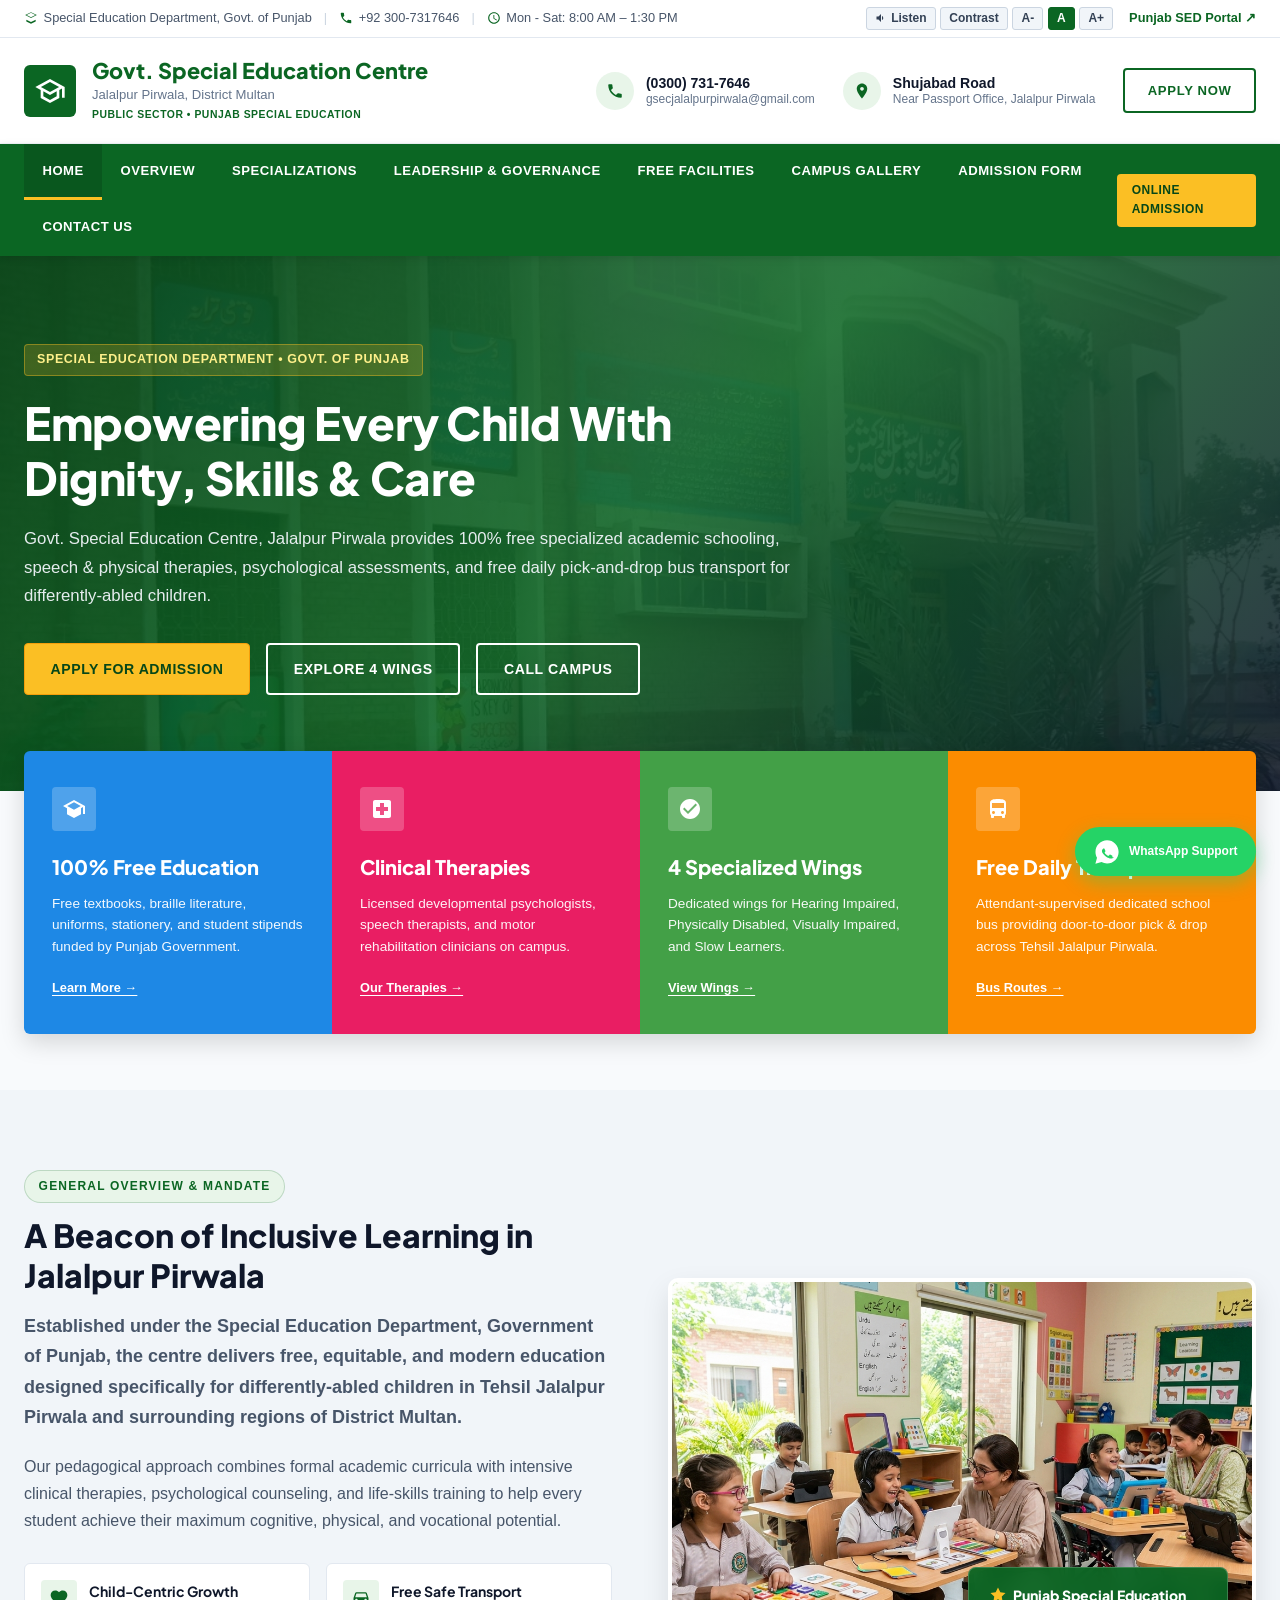
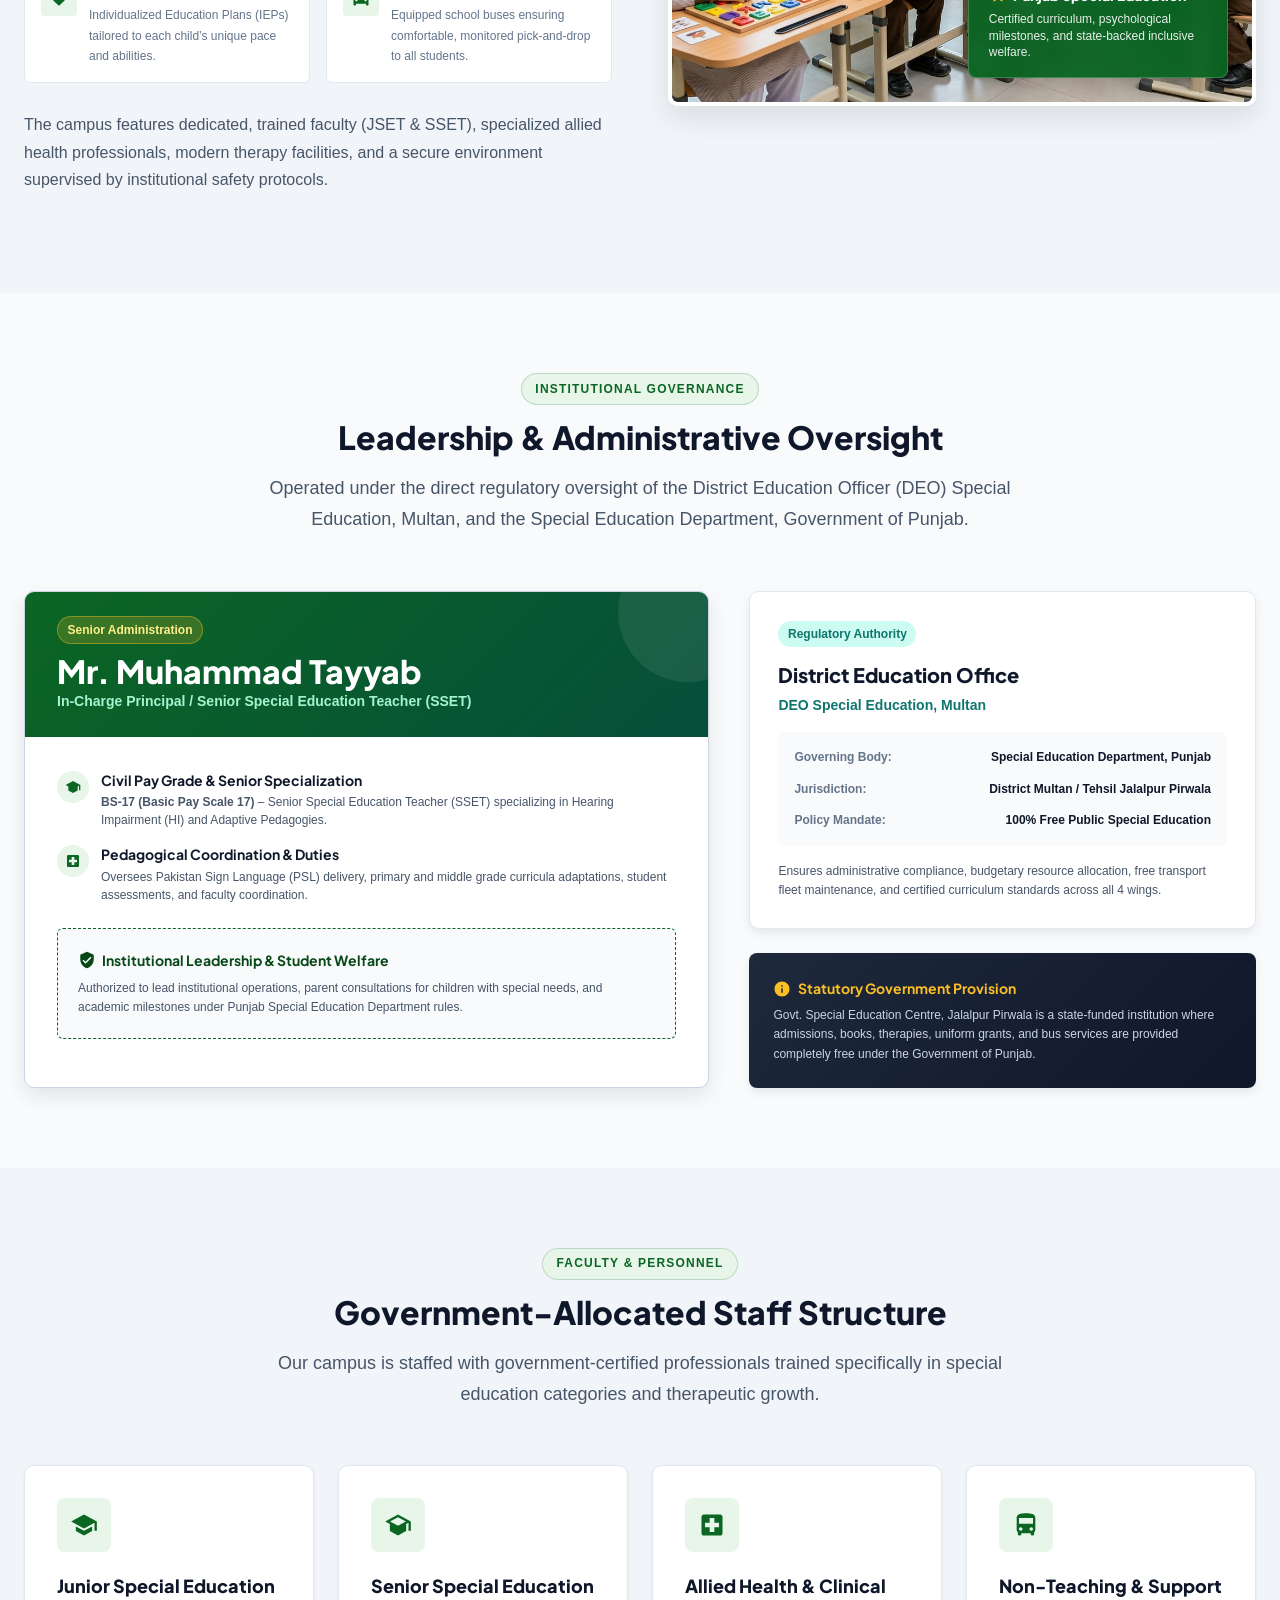
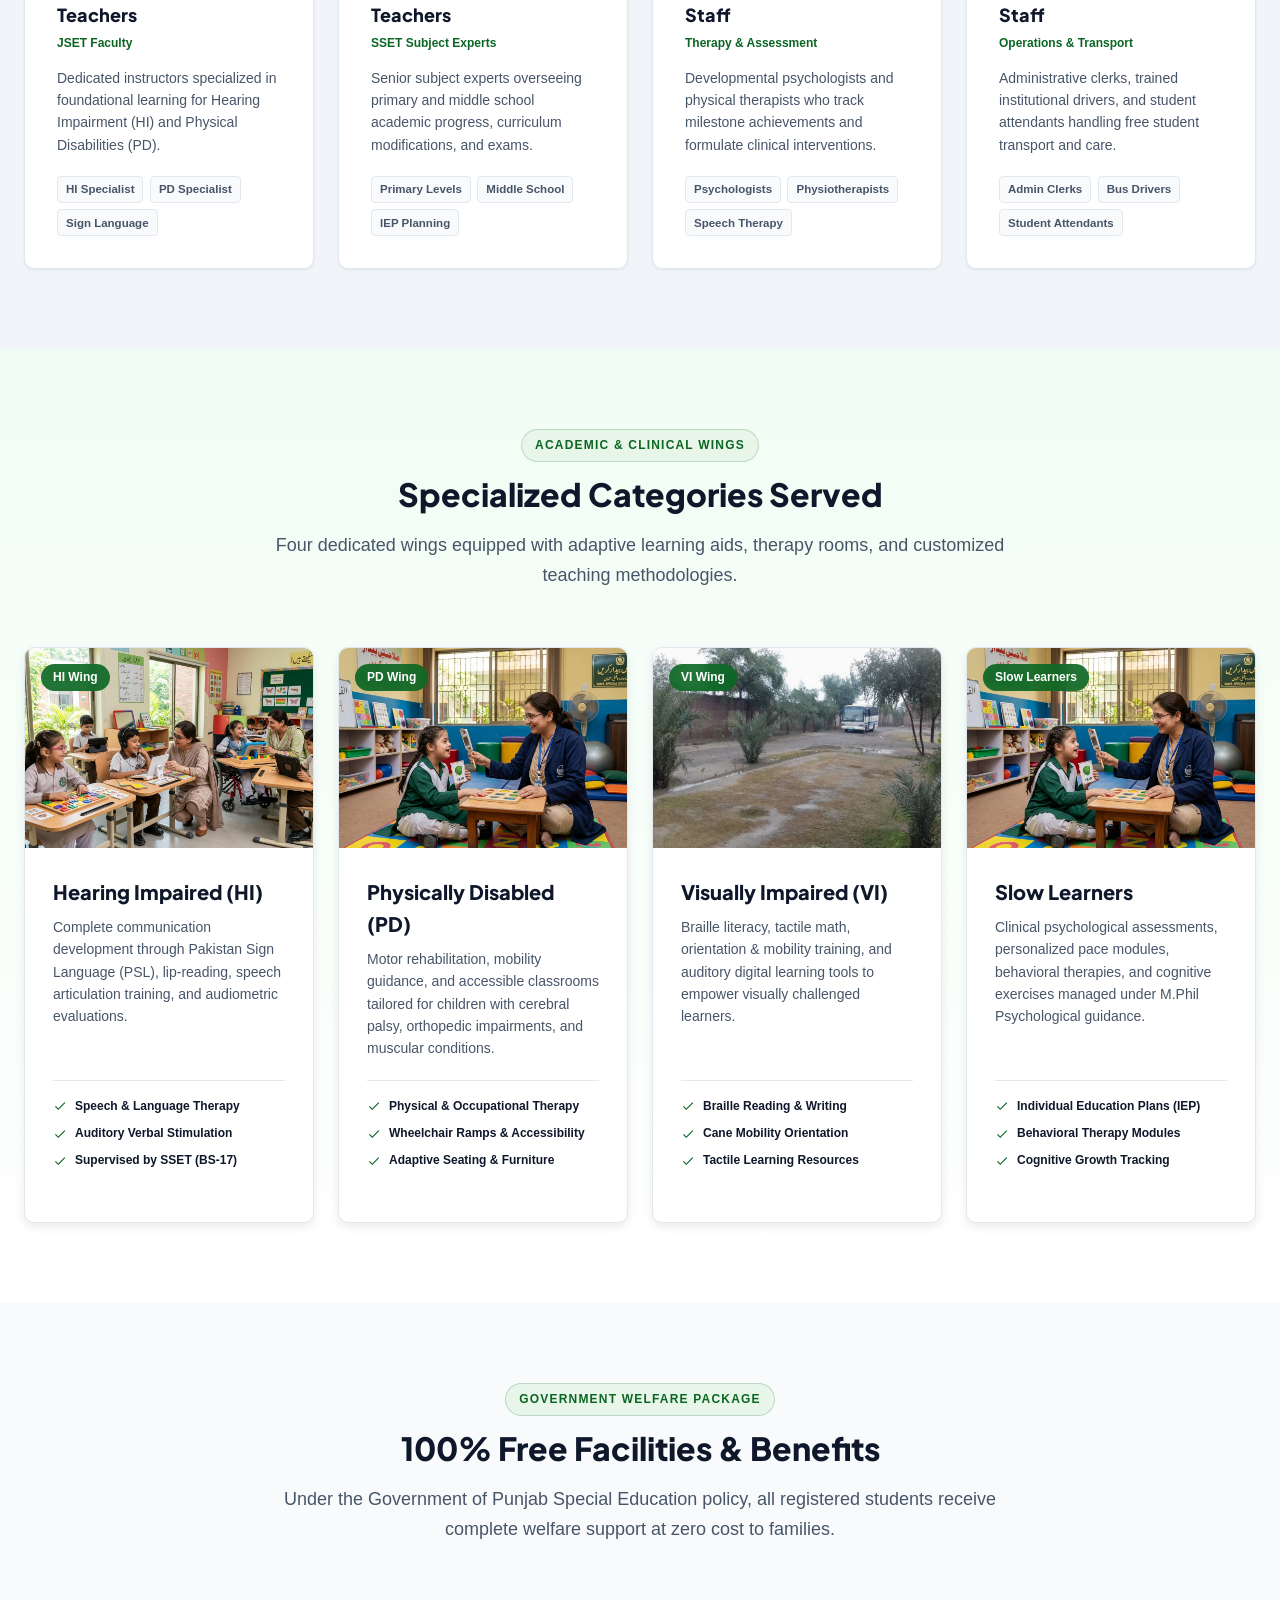
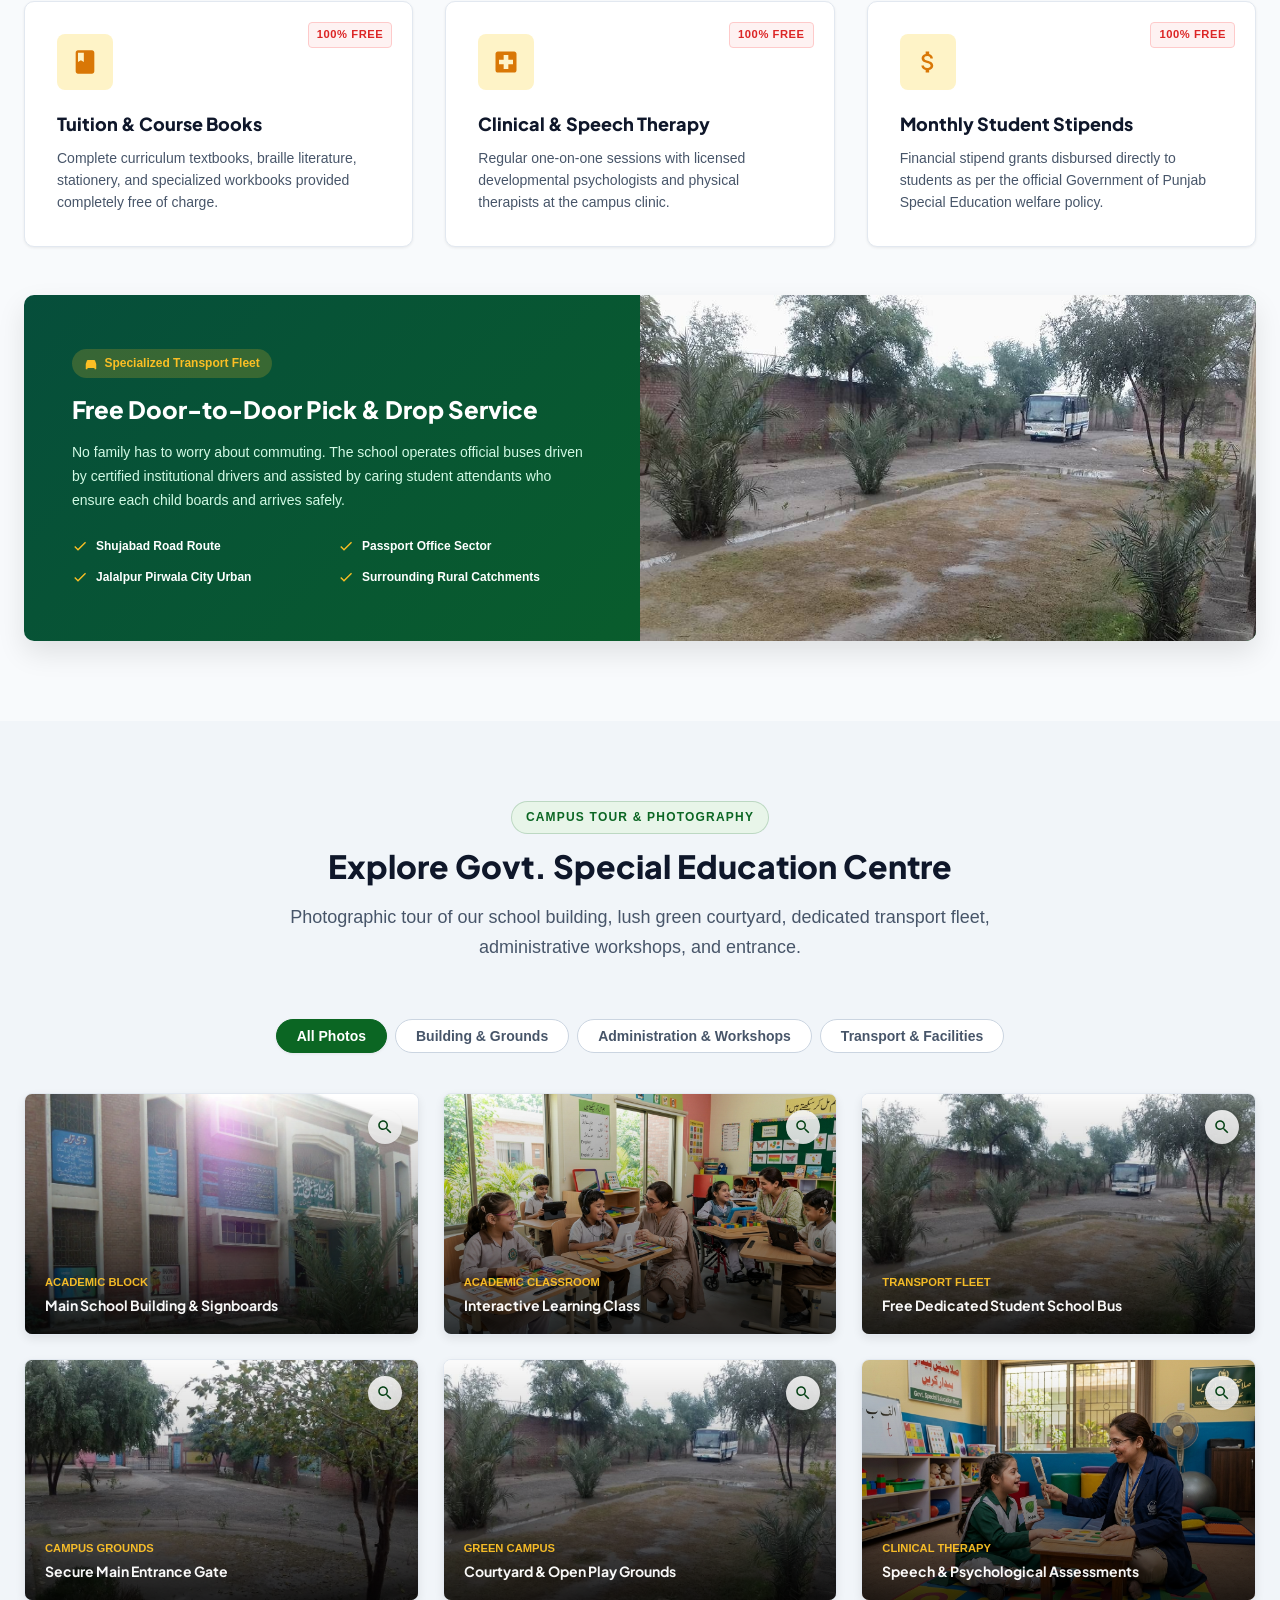
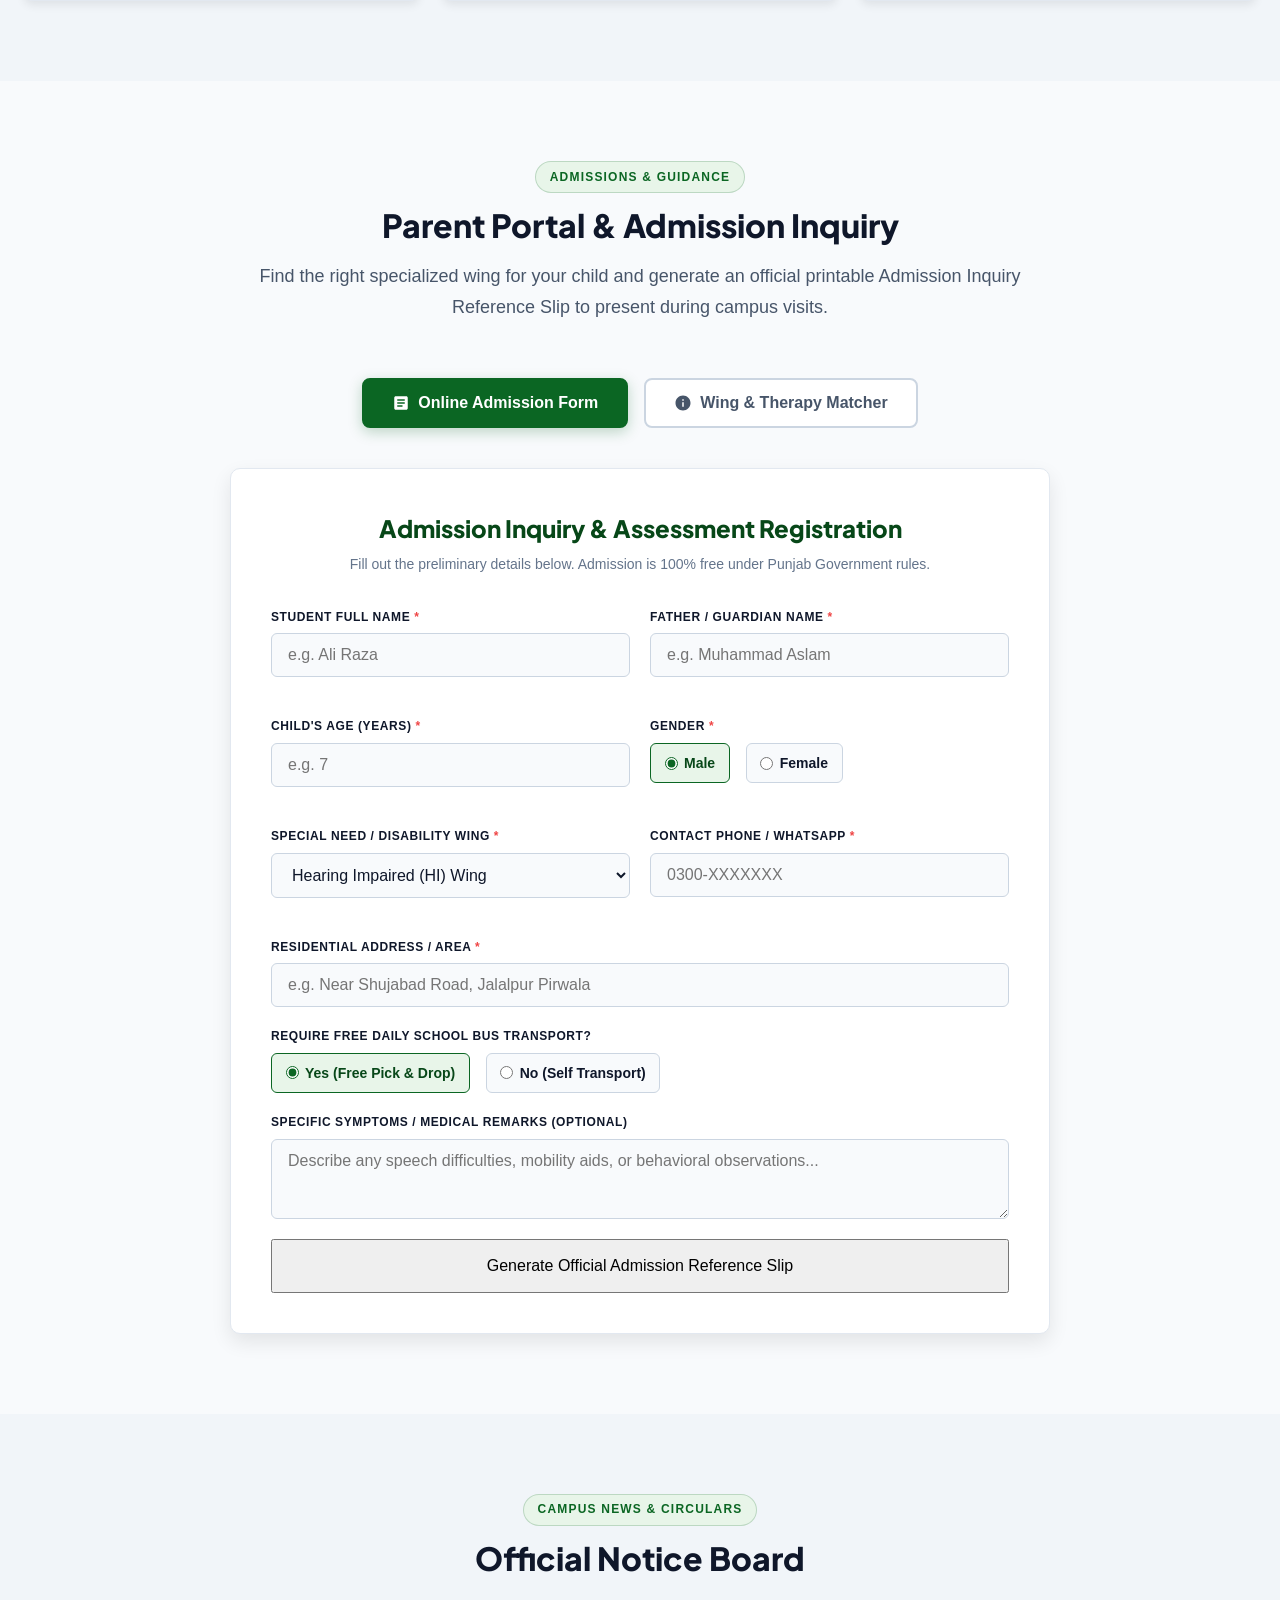
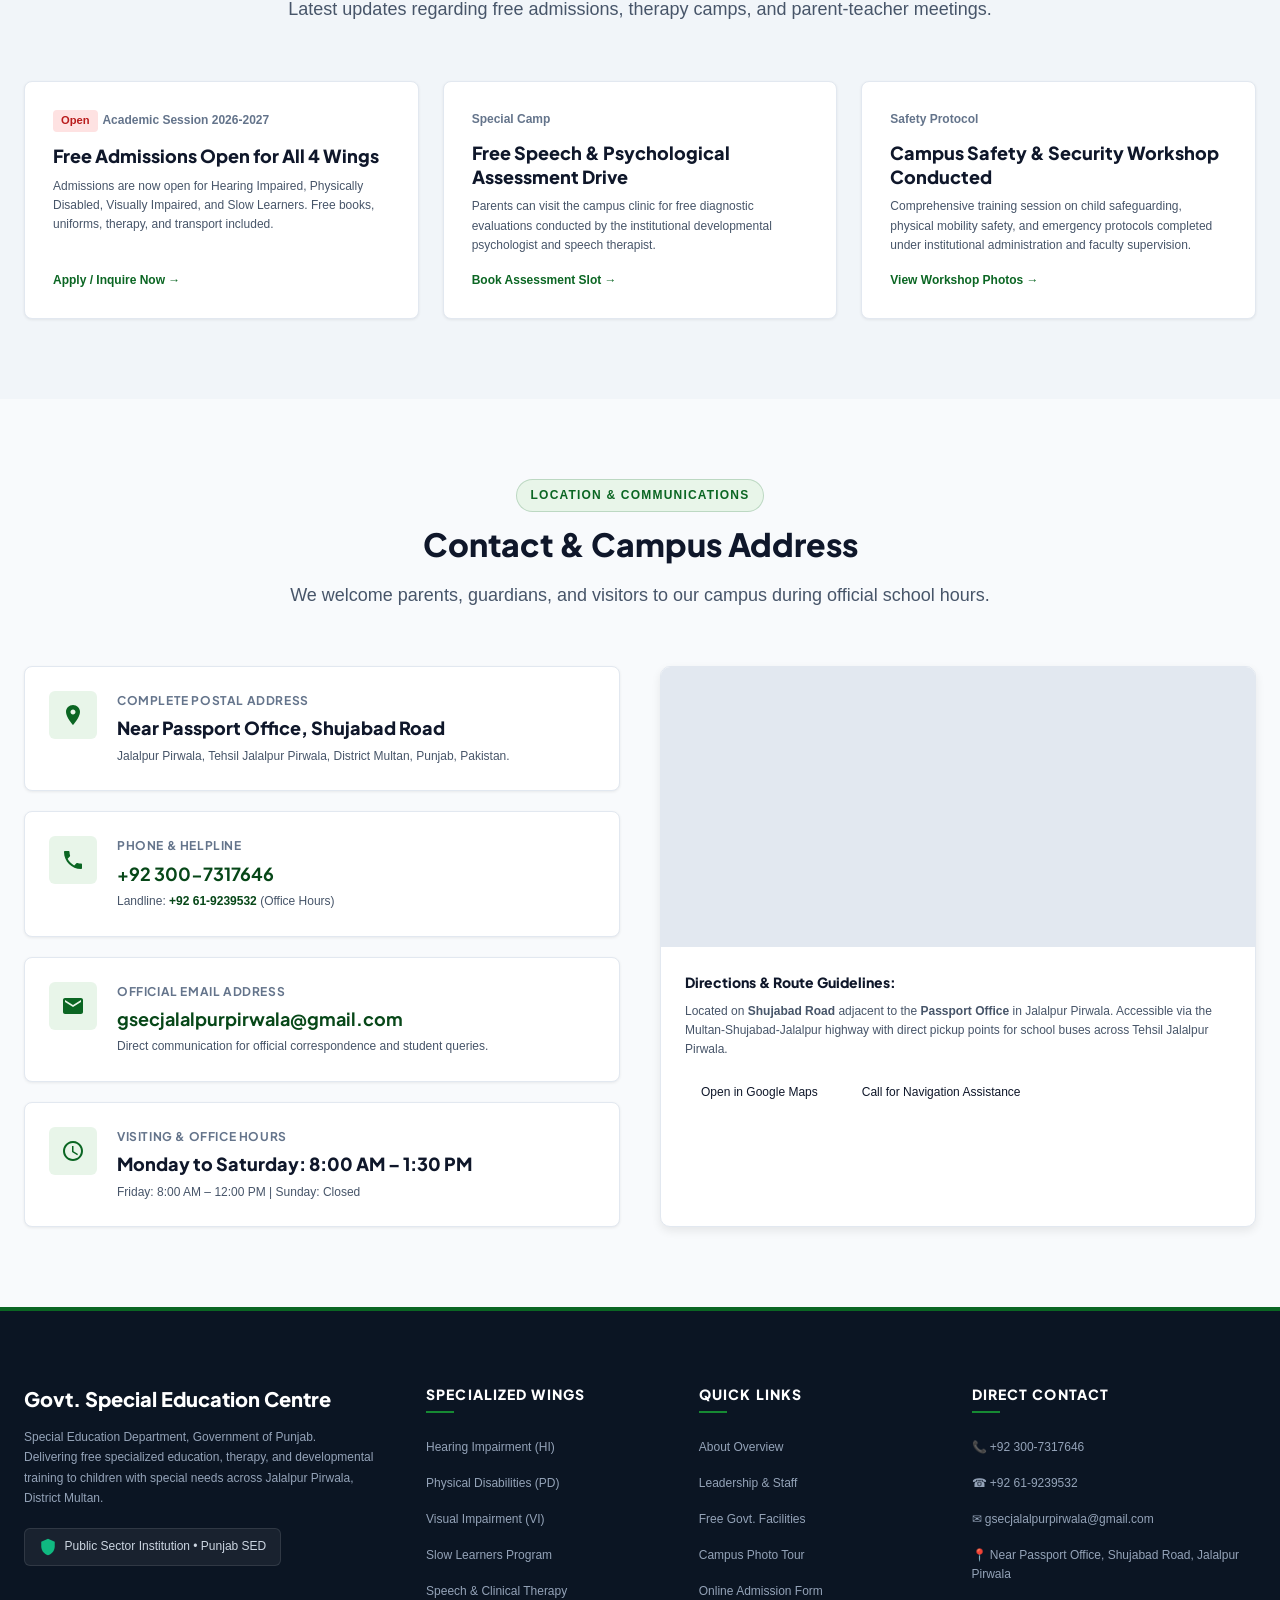
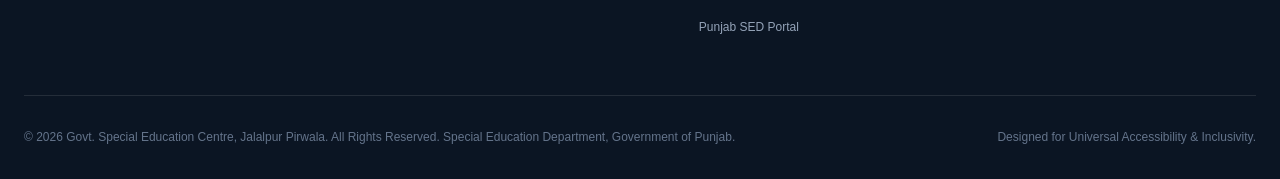
==== commit bdf7899b: "Revise website: Apply School Zone theme layout, remove Miss Fozia references, delete podium photo, a" ====
--- a/index.html
+++ b/index.html
@@ -4,287 +4,206 @@
   <meta charset="UTF-8">
   <meta name="viewport" content="width=device-width, initial-scale=1.0">
   <title>Govt. Special Education Centre, Jalalpur Pirwala | SED Punjab</title>
-  <meta name="description" content="Official website of Govt. Special Education Centre, Jalalpur Pirwala. Free specialized education, therapy, psychological assessments, and free student transport under the Special Education Department, Government of Punjab.">
-  <meta name="keywords" content="Govt Special Education Centre Jalalpur Pirwala, Special Education Punjab, Special School Jalalpur Pirwala, Hearing Impaired, Physically Disabled, Visually Impaired, Slow Learners, Fozia Hamid, SED Punjab Multan">
+  <meta name="description" content="Official website of Govt. Special Education Centre, Jalalpur Pirwala. 100% Free specialized education, therapy, psychological assessments, and free student transport under the Special Education Department, Government of Punjab.">
+  <meta name="keywords" content="Govt Special Education Centre Jalalpur Pirwala, Special Education Punjab, Special School Jalalpur Pirwala, Hearing Impaired, Physically Disabled, Visually Impaired, Slow Learners, Muhammad Tayyab, SED Punjab Multan">
   
   <link rel="icon" type="image/svg+xml" href="assets/images/logo.svg">
   <link rel="manifest" href="manifest.json">
   <meta name="theme-color" content="#0b6623">
   
-  <!-- Google Fonts -->
+  <!-- Google Fonts: Inter & Plus Jakarta Sans / EB Garamond (School Zone Theme) -->
   <link rel="preconnect" href="https://fonts.googleapis.com">
   <link rel="preconnect" href="https://fonts.gstatic.com" crossorigin>
-  <link href="https://fonts.googleapis.com/css2?family=Outfit:wght@300;400;500;600;700;800;900&family=Plus+Jakarta+Sans:wght@400;500;600;700;800;900&display=swap" rel="stylesheet">
+  <link href="https://fonts.googleapis.com/css2?family=Inter:wght@300;400;500;600;700;800&family=Plus+Jakarta+Sans:wght@500;600;700;800&display=swap" rel="stylesheet">
   
   <link rel="stylesheet" href="styles.css">
 </head>
 <body>
 
-  <!-- Preloader Screen -->
-  <div id="site-preloader" class="preloader" aria-hidden="true">
-    <div class="preloader-content">
-      <div class="preloader-emblem-wrap">
-        <div class="preloader-ring"></div>
-        <div class="preloader-ring-inner"></div>
-        <div class="preloader-emblem">
+  <!-- 1. School Zone Top Header Bar -->
+  <div class="sz-top-bar">
+    <div class="container sz-top-bar-inner">
+      <div class="sz-top-left">
+        <span class="sz-top-item">
+          <svg viewBox="0 0 24 24"><path d="M12 2L2 7l10 5 10-5-10-5zm0 8.75L4.41 7 12 3.2 19.59 7 12 10.75zm-8 4.25l8 4 8-4v3l-8 4-8-4v-3z"/></svg>
+          Special Education Department, Govt. of Punjab
+        </span>
+        <span class="sz-top-divider">|</span>
+        <a href="tel:+923007317646" class="sz-top-item">
+          <svg viewBox="0 0 24 24"><path d="M6.62 10.79c1.44 2.83 3.76 5.14 6.59 6.59l2.2-2.2c.27-.27.67-.36 1.02-.24 1.12.37 2.33.57 3.57.57.55 0 1 .45 1 1V20c0 .55-.45 1-1 1-9.39 0-17-7.61-17-17 0-.55.45-1 1-1h3.5c.55 0 1 .45 1 1 0 1.25.2 2.45.57 3.57.11.35.03.74-.25 1.02l-2.2 2.2z"/></svg>
+          +92 300-7317646
+        </a>
+        <span class="sz-top-divider">|</span>
+        <span class="sz-top-item sz-hide-mobile">
+          <svg viewBox="0 0 24 24"><path d="M11.99 2C6.47 2 2 6.48 2 12s4.47 10 9.99 10C17.52 22 22 17.52 22 12S17.52 2 11.99 2zM12 20c-4.42 0-8-3.58-8-8s3.58-8 8-8 8 3.58 8 8-3.58 8-8 8zm.5-13H11v6l5.25 3.15.75-1.23-4.5-2.67z"/></svg>
+          Mon - Sat: 8:00 AM – 1:30 PM
+        </span>
+      </div>
+
+      <div class="sz-top-right">
+        <!-- Accessibility Quick Suite -->
+        <div class="sz-a11y-controls" aria-label="Accessibility Options">
+          <button id="btn-tts" class="sz-a11y-pill" title="Listen to summary">
+            <svg width="12" height="12" viewBox="0 0 24 24" fill="currentColor"><path d="M3 9v6h4l5 5V4L7 9H3zm13.5 3c0-1.77-1.02-3.29-2.5-4.03v8.05c1.48-.73 2.5-2.25 2.5-4.02z"/></svg>
+            <span>Listen</span>
+          </button>
+          <button id="btn-contrast" class="sz-a11y-pill" title="High Contrast Mode">
+            <span>Contrast</span>
+          </button>
+          <button id="btn-font-dec" class="sz-a11y-pill" title="Decrease Font">A-</button>
+          <button id="btn-font-reset" class="sz-a11y-pill active" title="Reset Font">A</button>
+          <button id="btn-font-inc" class="sz-a11y-pill" title="Increase Font">A+</button>
+        </div>
+        <a href="https://sed.punjab.gov.pk" target="_blank" rel="noopener noreferrer" class="sz-top-link">
+          Punjab SED Portal ↗
+        </a>
+      </div>
+    </div>
+  </div>
+
+  <!-- 2. School Zone Main Branding Header (White Background) -->
+  <header class="sz-main-header">
+    <div class="container sz-main-header-inner">
+      <div class="sz-brand">
+        <div class="sz-logo-mark">
           <svg viewBox="0 0 24 24">
             <path d="M12 3L1 9l4 2.18v6L12 21l7-3.82v-6l2-1.09V17h2V9L12 3zm6.82 6L12 12.72 5.18 9 12 5.28 18.82 9zM17 15.99l-5 2.73-5-2.73v-3.72L12 15l5-2.73v3.72z"/>
           </svg>
         </div>
-      </div>
-      <div class="preloader-text">
-        <span class="preloader-title">Govt. Special Education Centre</span>
-        <span class="preloader-subtitle">Jalalpur Pirwala • SED Punjab</span>
-      </div>
-      <div class="preloader-bar-wrap">
-        <div class="preloader-bar"></div>
-      </div>
-    </div>
-  </div>
-
-  <!-- Scroll Progress Indicator -->
-  <div id="scroll-progress" class="scroll-progress-bar" aria-hidden="true"></div>
-
-  <!-- Top Government Branding Bar -->
-  <div class="govt-banner">
+        <div class="sz-brand-text">
+          <span class="sz-school-title">Govt. Special Education Centre</span>
+          <span class="sz-school-subtitle">Jalalpur Pirwala, District Multan</span>
+          <span class="sz-school-badge">Public Sector • Punjab Special Education</span>
+        </div>
+      </div>
+
+      <div class="sz-header-info-group">
+        <!-- Phone Box -->
+        <div class="sz-info-box">
+          <div class="sz-info-icon">
+            <svg viewBox="0 0 24 24"><path d="M6.62 10.79c1.44 2.83 3.76 5.14 6.59 6.59l2.2-2.2c.27-.27.67-.36 1.02-.24 1.12.37 2.33.57 3.57.57.55 0 1 .45 1 1V20c0 .55-.45 1-1 1-9.39 0-17-7.61-17-17 0-.55.45-1 1-1h3.5c.55 0 1 .45 1 1 0 1.25.2 2.45.57 3.57.11.35.03.74-.25 1.02l-2.2 2.2z"/></svg>
+          </div>
+          <div class="sz-info-text">
+            <strong>(0300) 731-7646</strong>
+            <span>gsecjalalpurpirwala@gmail.com</span>
+          </div>
+        </div>
+
+        <!-- Location Box -->
+        <div class="sz-info-box sz-hide-tablet">
+          <div class="sz-info-icon">
+            <svg viewBox="0 0 24 24"><path d="M12 2C8.13 2 5 5.13 5 9c0 5.25 7 13 7 13s7-7.75 7-13c0-3.87-3.13-7-7-7zm0 9.5c-1.38 0-2.5-1.12-2.5-2.5s1.12-2.5 2.5-2.5 2.5 1.12 2.5 2.5-1.12 2.5-2.5 2.5z"/></svg>
+          </div>
+          <div class="sz-info-text">
+            <strong>Shujabad Road</strong>
+            <span>Near Passport Office, Jalalpur Pirwala</span>
+          </div>
+        </div>
+
+        <!-- Apply Now Header Button -->
+        <div class="sz-header-btn-wrap">
+          <a href="#tools" class="sz-apply-btn">APPLY NOW</a>
+        </div>
+      </div>
+    </div>
+  </header>
+
+  <!-- 3. School Zone Solid Green Navigation Bar -->
+  <nav class="sz-navbar" role="navigation" aria-label="Main Navigation">
+    <div class="container sz-nav-inner">
+      <div class="sz-nav-links">
+        <a href="#home" class="sz-nav-item active">HOME</a>
+        <a href="#about" class="sz-nav-item">OVERVIEW</a>
+        <a href="#programs" class="sz-nav-item">SPECIALIZATIONS</a>
+        <a href="#leadership" class="sz-nav-item">LEADERSHIP & GOVERNANCE</a>
+        <a href="#facilities" class="sz-nav-item">FREE FACILITIES</a>
+        <a href="#gallery" class="sz-nav-item">CAMPUS GALLERY</a>
+        <a href="#tools" class="sz-nav-item">ADMISSION FORM</a>
+        <a href="#contact" class="sz-nav-item">CONTACT US</a>
+      </div>
+
+      <div class="sz-nav-right">
+        <a href="#tools" class="sz-nav-cta">ONLINE ADMISSION</a>
+        <button class="sz-mobile-toggle" aria-label="Toggle Menu">☰</button>
+      </div>
+    </div>
+  </nav>
+
+  <!-- 4. School Zone Hero Banner -->
+  <section id="home" class="sz-hero-banner">
+    <div class="sz-hero-bg-overlay"></div>
+    <div class="container sz-hero-container">
+      <div class="sz-hero-content">
+        <span class="sz-hero-tag">Special Education Department • Govt. of Punjab</span>
+        <h1 class="sz-hero-title">
+          Empowering Every Child With Dignity, Skills & Care
+        </h1>
+        <p class="sz-hero-desc">
+          Govt. Special Education Centre, Jalalpur Pirwala provides 100% free specialized academic schooling, speech & physical therapies, psychological assessments, and free daily pick-and-drop bus transport for differently-abled children.
+        </p>
+        <div class="sz-hero-actions">
+          <a href="#tools" class="sz-btn sz-btn-primary">APPLY FOR ADMISSION</a>
+          <a href="#programs" class="sz-btn sz-btn-outline">EXPLORE 4 WINGS</a>
+          <a href="tel:+923007317646" class="sz-btn sz-btn-outline">CALL CAMPUS</a>
+        </div>
+      </div>
+    </div>
+  </section>
+
+  <!-- 5. School Zone Signature 4-Color Feature Boxes (Overlapping Banner) -->
+  <section class="sz-feature-strip">
     <div class="container">
-      <div class="govt-badge">
-        <span class="govt-star-pulse">★</span>
-        <svg class="govt-badge-icon" viewBox="0 0 24 24">
-          <path d="M12 2L2 7l10 5 10-5-10-5zm0 8.75L4.41 7 12 3.2 19.59 7 12 10.75zm-8 4.25l8 4 8-4v3l-8 4-8-4v-3z"/>
-        </svg>
-        <span>Special Education Department, Government of Punjab (Public Sector)</span>
-      </div>
-      <div class="govt-links">
-        <a href="https://sed.punjab.gov.pk/centres" target="_blank" rel="noopener noreferrer">
-          <svg width="13" height="13" viewBox="0 0 24 24" fill="currentColor"><path d="M19 19H5V5h7V3H5c-1.1 0-2 .9-2 2v14c0 1.1.89 2 2 2h14c1.1 0 2-.9 2-2v-7h-2v7zM14 3v2h3.59l-9.83 9.83 1.41 1.41L19 6.41V10h2V3h-7z"/></svg>
-          Punjab SED Directory
-        </a>
-        <a href="tel:+923007317646">
-          <svg width="13" height="13" viewBox="0 0 24 24" fill="currentColor"><path d="M6.62 10.79c1.44 2.83 3.76 5.14 6.59 6.59l2.2-2.2c.27-.27.67-.36 1.02-.24 1.12.37 2.33.57 3.57.57.55 0 1 .45 1 1V20c0 .55-.45 1-1 1-9.39 0-17-7.61-17-17 0-.55.45-1 1-1h3.5c.55 0 1 .45 1 1 0 1.25.2 2.45.57 3.57.11.35.03.74-.25 1.02l-2.2 2.2z"/></svg>
-          Helpline: +92 300-7317646
-        </a>
-      </div>
-    </div>
-  </div>
-
-  <!-- Accessibility Toolbar -->
-  <div class="accessibility-bar" aria-label="Accessibility Options">
-    <div class="container">
-      <div class="a11y-group">
-        <span class="a11y-label">Accessibility:</span>
-        <button id="btn-tts" class="a11y-btn" title="Listen to page summary">
-          <svg width="14" height="14" viewBox="0 0 24 24" fill="currentColor"><path d="M3 9v6h4l5 5V4L7 9H3zm13.5 3c0-1.77-1.02-3.29-2.5-4.03v8.05c1.48-.73 2.5-2.25 2.5-4.02z"/></svg>
-          Read Aloud
-        </button>
-        <button id="btn-contrast" class="a11y-btn" title="Toggle High Contrast Mode">
-          <svg width="14" height="14" viewBox="0 0 24 24" fill="currentColor"><path d="M12 2a10 10 0 100 20 10 10 0 000-20zm0 18V4a8 8 0 010 16z"/></svg>
-          Contrast
-        </button>
-        <button id="btn-dyslexic" class="a11y-btn" title="Toggle Dyslexia Readable Font">
-          Font Style
-        </button>
-      </div>
-      <div class="a11y-group">
-        <span class="a11y-label">Text Size:</span>
-        <button id="btn-font-dec" class="a11y-btn" title="Decrease Font Size">A-</button>
-        <button id="btn-font-reset" class="a11y-btn active" title="Default Font Size">A</button>
-        <button id="btn-font-inc" class="a11y-btn" title="Increase Font Size">A+</button>
-      </div>
-    </div>
-  </div>
-
-  <!-- Main Sticky Header & Navigation -->
-  <header class="main-header" role="banner">
-    <div class="header-ambient-glow" aria-hidden="true"></div>
-    <div class="container nav-container">
-      <a href="#home" class="brand-wrapper" aria-label="Govt Special Education Centre Homepage">
-        <div class="brand-emblem-wrap">
-          <div class="brand-emblem-glow"></div>
-          <div class="brand-emblem" aria-hidden="true">
-            <svg viewBox="0 0 24 24">
-              <path d="M12 3L1 9l4 2.18v6L12 21l7-3.82v-6l2-1.09V17h2V9L12 3zm6.82 6L12 12.72 5.18 9 12 5.28 18.82 9zM17 15.99l-5 2.73-5-2.73v-3.72L12 15l5-2.73v3.72z"/>
-            </svg>
-          </div>
-        </div>
-        <div class="brand-text">
-          <span class="brand-title">Govt. Special Education Centre</span>
-          <span class="brand-subtitle">Jalalpur Pirwala, District Multan</span>
-          <span class="brand-tag">Special Education Dept • Govt of Punjab</span>
-        </div>
-      </a>
-
-      <nav class="main-nav" role="navigation" aria-label="Main Navigation">
-        <a href="#home" class="nav-link active"><span>Home</span></a>
-        <a href="#about" class="nav-link"><span>Overview</span></a>
-        <a href="#leadership" class="nav-link"><span>Leadership & Staff</span></a>
-        <a href="#programs" class="nav-link"><span>Specializations</span></a>
-        <a href="#facilities" class="nav-link"><span>Free Facilities</span></a>
-        <a href="#gallery" class="nav-link"><span>Campus Gallery</span></a>
-        <a href="#tools" class="nav-link"><span>Admissions</span></a>
-        <a href="#contact" class="nav-link"><span>Contact</span></a>
-        <a href="#tools" class="nav-cta ripple-btn">
-          <span class="cta-sparkle">✨</span>
-          <span>Apply Online</span>
-        </a>
-      </nav>
-
-      <button class="mobile-menu-toggle" aria-label="Toggle Mobile Menu" aria-expanded="false">
-        <span class="hamburger-bar"></span>
-        <span class="hamburger-bar"></span>
-        <span class="hamburger-bar"></span>
-      </button>
-    </div>
-  </header>
-
-  <!-- Hero Section -->
-  <section id="home" class="hero-section">
-    <!-- Animated Ambient Glowing Mesh Blobs -->
-    <div class="ambient-orb orb-emerald" aria-hidden="true"></div>
-    <div class="ambient-orb orb-teal" aria-hidden="true"></div>
-    <div class="ambient-orb orb-amber" aria-hidden="true"></div>
-    <div class="hero-pattern" aria-hidden="true"></div>
-
-    <div class="container hero-grid">
-      <div class="hero-text-col" data-reveal="fade-up">
-        <div class="hero-pill">
-          <span class="hero-pill-pulse"></span>
-          <span class="hero-pill-badge">Govt. Certified</span>
-          <span>100% Free Specialized Education, Therapy & Transport</span>
-        </div>
-
-        <h1 class="hero-title">
-          Empowering Every Child with <span class="highlight-text">Dignity, Skills & Care</span>
-        </h1>
-
-        <p class="hero-subtitle">
-          Govt. Special Education Centre, Jalalpur Pirwala is a premier public sector institution under the 
-          <strong>Special Education Department, Government of Punjab</strong>. We provide free adaptive schooling, 
-          behavioral & speech therapies, psychological assessments, and free daily pick-and-drop bus services for children with special needs.
-        </p>
-
-        <div class="hero-badges-row">
-          <div class="hero-badge-tag badge-hi">
-            <svg viewBox="0 0 24 24" fill="currentColor"><path d="M12 2C6.48 2 2 6.48 2 12s4.48 10 10 10 10-4.48 10-10S17.52 2 12 2zm-2 15l-5-5 1.41-1.41L10 14.17l7.59-7.59L19 8l-9 9z"/></svg>
-            Hearing Impairment (HI)
-          </div>
-          <div class="hero-badge-tag badge-pd">
-            <svg viewBox="0 0 24 24" fill="currentColor"><path d="M12 2C6.48 2 2 6.48 2 12s4.48 10 10 10 10-4.48 10-10S17.52 2 12 2zm-2 15l-5-5 1.41-1.41L10 14.17l7.59-7.59L19 8l-9 9z"/></svg>
-            Physical Disabilities (PD)
-          </div>
-          <div class="hero-badge-tag badge-vi">
-            <svg viewBox="0 0 24 24" fill="currentColor"><path d="M12 2C6.48 2 2 6.48 2 12s4.48 10 10 10 10-4.48 10-10S17.52 2 12 2zm-2 15l-5-5 1.41-1.41L10 14.17l7.59-7.59L19 8l-9 9z"/></svg>
-            Visual Impairment (VI)
-          </div>
-          <div class="hero-badge-tag badge-slow">
-            <svg viewBox="0 0 24 24" fill="currentColor"><path d="M12 2C6.48 2 2 6.48 2 12s4.48 10 10 10 10-4.48 10-10S17.52 2 12 2zm-2 15l-5-5 1.41-1.41L10 14.17l7.59-7.59L19 8l-9 9z"/></svg>
-            Slow Learners
-          </div>
-        </div>
-
-        <div class="hero-actions">
-          <a href="#tools" class="btn btn-primary ripple-btn">
-            <svg width="18" height="18" viewBox="0 0 24 24" fill="currentColor"><path d="M19 3H5c-1.1 0-2 .9-2 2v14c0 1.1.9 2 2 2h14c1.1 0 2-.9 2-2V5c0-1.1-.9-2-2-2zm-5 14H7v-2h7v2zm3-4H7v-2h10v2zm0-4H7V7h10v2z"/></svg>
-            Online Admission Slip
-          </a>
-          <a href="#programs" class="btn btn-secondary ripple-btn">Explore Specialized Wings</a>
-          <a href="tel:+923007317646" class="btn btn-outline ripple-btn">
-            <svg width="16" height="16" viewBox="0 0 24 24" fill="currentColor"><path d="M6.62 10.79c1.44 2.83 3.76 5.14 6.59 6.59l2.2-2.2c.27-.27.67-.36 1.02-.24 1.12.37 2.33.57 3.57.57.55 0 1 .45 1 1V20c0 .55-.45 1-1 1-9.39 0-17-7.61-17-17 0-.55.45-1 1-1h3.5c.55 0 1 .45 1 1 0 1.25.2 2.45.57 3.57.11.35.03.74-.25 1.02l-2.2 2.2z"/></svg>
-            Call Campus
-          </a>
-        </div>
-      </div>
-
-      <div class="hero-visual" data-reveal="fade-left">
-        <div class="hero-card-stack">
-          <div class="hero-card-glow-bg"></div>
-          <div class="hero-main-img-card">
-            <img src="assets/images/school-building-front.jpg" alt="Govt Special Education Centre Jalalpur Pirwala School Building" loading="eager">
-            <div class="hero-img-overlay">
-              <span class="hero-img-badge">Official Campus Block</span>
-              <h4>Main Academic & Administration Block</h4>
-              <p>Govt. Special Education Centre, Shujabad Road, Jalalpur Pirwala</p>
-            </div>
-          </div>
-
-          <!-- Floating Badges -->
-          <div class="floating-stat-card floating-stat-1 animate-float-slow">
-            <div class="stat-icon-box stat-icon-gold">
-              ★
-            </div>
-            <div>
-              <div class="stat-number">100% Free</div>
-              <div class="stat-label">Govt. Funded Education & Therapy</div>
-            </div>
-          </div>
-
-          <div class="floating-stat-card floating-stat-2 animate-float-fast">
-            <div class="stat-icon-box stat-icon-green">
-              🚌
-            </div>
-            <div>
-              <div class="stat-number">Free Transport</div>
-              <div class="stat-label">Attendant-Supervised Dedicated Bus</div>
-            </div>
-          </div>
+      <div class="sz-feature-grid">
+        <!-- Box 1: Blue -->
+        <div class="sz-feature-box sz-box-blue">
+          <div class="sz-box-icon">
+            <svg viewBox="0 0 24 24"><path d="M12 3L1 9l4 2.18v6L12 21l7-3.82v-6l2-1.09V17h2V9L12 3zm6.82 6L12 12.72 5.18 9 12 5.28 18.82 9z"/></svg>
+          </div>
+          <h3>100% Free Education</h3>
+          <p>Free textbooks, braille literature, uniforms, stationery, and student stipends funded by Punjab Government.</p>
+          <a href="#facilities" class="sz-box-link">Learn More →</a>
+        </div>
+
+        <!-- Box 2: Pink/Crimson -->
+        <div class="sz-feature-box sz-box-pink">
+          <div class="sz-box-icon">
+            <svg viewBox="0 0 24 24"><path d="M19 3H5c-1.1 0-1.99.9-1.99 2L3 19c0 1.1.9 2 2 2h14c1.1 0 2-.9 2-2V5c0-1.1-.9-2-2-2zm-1 11h-4v4h-4v-4H6v-4h4V6h4v4h4v4z"/></svg>
+          </div>
+          <h3>Clinical Therapies</h3>
+          <p>Licensed developmental psychologists, speech therapists, and motor rehabilitation clinicians on campus.</p>
+          <a href="#programs" class="sz-box-link">Our Therapies →</a>
+        </div>
+
+        <!-- Box 3: Green -->
+        <div class="sz-feature-box sz-box-green">
+          <div class="sz-box-icon">
+            <svg viewBox="0 0 24 24"><path d="M12 2C6.48 2 2 6.48 2 12s4.48 10 10 10 10-4.48 10-10S17.52 2 12 2zm-2 15l-5-5 1.41-1.41L10 14.17l7.59-7.59L19 8l-9 9z"/></svg>
+          </div>
+          <h3>4 Specialized Wings</h3>
+          <p>Dedicated wings for Hearing Impaired, Physically Disabled, Visually Impaired, and Slow Learners.</p>
+          <a href="#programs" class="sz-box-link">View Wings →</a>
+        </div>
+
+        <!-- Box 4: Orange -->
+        <div class="sz-feature-box sz-box-orange">
+          <div class="sz-box-icon">
+            <svg viewBox="0 0 24 24"><path d="M4 16c0 .88.39 1.67 1 2.22V20c0 .55.45 1 1 1h1c.55 0 1-.45 1-1v-1h8v1c0 .55.45 1 1 1h1c.55 0 1-.45 1-1v-1.78c.61-.55 1-1.34 1-2.22V6c0-3.5-3.58-4-8-4s-8 .5-8 4v10zm3.5 1c-.83 0-1.5-.67-1.5-1.5S6.67 14 7.5 14s1.5.67 1.5 1.5S8.33 17 7.5 17zm9 0c-.83 0-1.5-.67-1.5-1.5s.67-1.5 1.5-1.5 1.5.67 1.5 1.5-.67 1.5-1.5 1.5zm1.5-6H6V6h12v5z"/></svg>
+          </div>
+          <h3>Free Daily Transport</h3>
+          <p>Attendant-supervised dedicated school bus providing door-to-door pick & drop across Tehsil Jalalpur Pirwala.</p>
+          <a href="#facilities" class="sz-box-link">Bus Routes →</a>
         </div>
       </div>
     </div>
   </section>
 
-  <!-- Stats & Key Highlights Strip -->
-  <section class="stats-strip">
-    <div class="container">
-      <div class="stats-grid">
-        <div class="stat-item card-hover-lift" data-reveal="fade-up" data-delay="0">
-          <div class="stat-icon-circle icon-circle-emerald">
-            <svg viewBox="0 0 24 24" fill="currentColor"><path d="M12 3L1 9l4 2.18v6L12 21l7-3.82v-6l2-1.09V17h2V9L12 3z"/></svg>
-          </div>
-          <div class="stat-details">
-            <h3 class="counter" data-target="4" data-suffix=" Core Wings">4 Core Wings</h3>
-            <p>HI, PD, VI & Slow Learners</p>
-          </div>
-        </div>
-
-        <div class="stat-item card-hover-lift" data-reveal="fade-up" data-delay="100">
-          <div class="stat-icon-circle icon-circle-amber">
-            <svg viewBox="0 0 24 24" fill="currentColor"><path d="M4 6H2v14c0 1.1.9 2 2 2h14v-2H4V6zm16-4H8c-1.1 0-2 .9-2 2v12c0 1.1.9 2 2 2h12c1.1 0 2-.9 2-2V4c0-1.1-.9-2-2-2zm0 14H8V4h12v12z"/></svg>
-          </div>
-          <div class="stat-details">
-            <h3 class="counter" data-target="100" data-prefix="" data-suffix="% Free">100% Free Packages</h3>
-            <p>Books, Uniforms & Stipends</p>
-          </div>
-        </div>
-
-        <div class="stat-item card-hover-lift" data-reveal="fade-up" data-delay="200">
-          <div class="stat-icon-circle icon-circle-teal">
-            <svg viewBox="0 0 24 24" fill="currentColor"><path d="M19 3H5c-1.1 0-1.99.9-1.99 2L3 19c0 1.1.9 2 2 2h14c1.1 0 2-.9 2-2V5c0-1.1-.9-2-2-2zm-1 11h-4v4h-4v-4H6v-4h4V6h4v4h4v4z"/></svg>
-          </div>
-          <div class="stat-details">
-            <h3 class="counter" data-target="1" data-suffix=" Clinical Centre">Allied Health</h3>
-            <p>Psychologists & Physiotherapists</p>
-          </div>
-        </div>
-
-        <div class="stat-item card-hover-lift" data-reveal="fade-up" data-delay="300">
-          <div class="stat-icon-circle icon-circle-blue">
-            <svg viewBox="0 0 24 24" fill="currentColor"><path d="M12 1L3 5v6c0 5.55 3.84 10.74 9 12 5.16-1.26 9-6.45 9-12V5l-9-4zm-2 16l-4-4 1.41-1.41L10 14.17l6.59-6.59L18 9l-8 8z"/></svg>
-          </div>
-          <div class="stat-details">
-            <h3>Govt. Accredited</h3>
-            <p>Supervised by DEO Special Education Multan</p>
-          </div>
-        </div>
-      </div>
-    </div>
-  </section>
+
 
   <!-- General Institutional Overview & Mission -->
   <section id="about" class="section section-bg-subtle">
-    <div class="ambient-orb orb-about" aria-hidden="true"></div>
     <div class="container">
       <div class="about-grid">
-        <div class="about-content" data-reveal="fade-right">
+        <div class="about-content">
           <span class="section-tag">General Overview & Mandate</span>
           <h2 class="section-title">A Beacon of Inclusive Learning in Jalalpur Pirwala</h2>
           <p class="about-lead">
@@ -295,8 +214,8 @@
           </p>
 
           <div class="about-highlights">
-            <div class="about-highlight-card card-hover-lift">
-              <div class="highlight-icon icon-rose">
+            <div class="about-highlight-card">
+              <div class="highlight-icon">
                 <svg viewBox="0 0 24 24" fill="currentColor"><path d="M12 21.35l-1.45-1.32C5.4 15.36 2 12.28 2 8.5 2 5.42 4.42 3 7.5 3c1.74 0 3.41.81 4.5 2.09C13.09 3.81 14.76 3 16.5 3 19.58 3 22 5.42 22 8.5c0 3.78-3.4 6.86-8.55 11.54L12 21.35z"/></svg>
               </div>
               <div>
@@ -305,8 +224,8 @@
               </div>
             </div>
 
-            <div class="about-highlight-card card-hover-lift">
-              <div class="highlight-icon icon-emerald">
+            <div class="about-highlight-card">
+              <div class="highlight-icon">
                 <svg viewBox="0 0 24 24" fill="currentColor"><path d="M18.92 6.01C18.72 5.42 18.16 5 17.5 5h-11c-.66 0-1.21.42-1.42 1.01L3 12v8c0 .55.45 1 1 1h1c.55 0 1-.45 1-1v-1h12v1c0 .55.45 1 1 1h1c.55 0 1-.45 1-1v-8l-2.08-5.99zM6.5 16c-.83 0-1.5-.67-1.5-1.5S5.67 13 6.5 13s1.5.67 1.5 1.5S7.33 16 6.5 16zm11 0c-.83 0-1.5-.67-1.5-1.5s.67-1.5 1.5-1.5 1.5.67 1.5 1.5-.67 1.5-1.5 1.5zM5 11l1.5-4.5h11L19 11H5z"/></svg>
               </div>
               <div>
@@ -321,9 +240,9 @@
           </p>
         </div>
 
-        <div class="about-media" data-reveal="fade-left">
-          <div class="about-image-wrapper card-hover-lift">
-            <img src="assets/images/classroom-interactive.jpg" alt="Interactive Classroom at Govt Special Education Centre" loading="lazy">
+        <div class="about-media">
+          <div class="about-image-wrapper">
+            <img src="assets/images/classroom-interactive.jpg" alt="Interactive Classroom at Govt Special Education Centre">
             <div class="about-badge-floating">
               <h4>
                 <svg width="18" height="18" viewBox="0 0 24 24" fill="#fbbf24"><path d="M12 2L15.09 8.26L22 9.27L17 14.14L18.18 21.02L12 17.77L5.82 21.02L7 14.14L2 9.27L8.91 8.26L12 2Z"/></svg>
@@ -339,51 +258,43 @@
 
   <!-- Leadership & Administration Profiles -->
   <section id="leadership" class="section">
-    <div class="ambient-orb orb-leadership" aria-hidden="true"></div>
     <div class="container">
-      <div class="section-header" data-reveal="fade-up">
-        <span class="section-tag">Institutional Leadership</span>
+      <div class="section-header">
+        <span class="section-tag">Institutional Governance</span>
         <h2 class="section-title">Leadership & Administrative Oversight</h2>
         <p class="section-description">
-          Guided by experienced psychologists, senior special education specialists, and administrative officers under the direct supervision of the District Education Officer (DEO) Special Education, Multan.
+          Operated under the direct regulatory oversight of the District Education Officer (DEO) Special Education, Multan, and the Special Education Department, Government of Punjab.
         </p>
       </div>
 
       <div class="leadership-grid">
-        <!-- Principal Featured Card -->
-        <div class="principal-card card-hover-lift" data-reveal="fade-right">
+        <!-- Senior Administration Card (Mr. Muhammad Tayyab) -->
+        <div class="principal-card">
           <div class="principal-header-banner">
-            <div class="principal-title-tag">Head of Institution</div>
-            <h3 class="principal-name">Ms. Fozia Hamid</h3>
-            <p class="principal-designation">Headmistress / Drawing and Disbursing Officer (DDO)</p>
+            <span class="principal-title-tag">Senior Administration</span>
+            <h3 class="principal-name">Mr. Muhammad Tayyab</h3>
+            <p class="principal-designation">In-Charge Principal / Senior Special Education Teacher (SSET)</p>
           </div>
 
           <div class="principal-body">
-            <div class="principal-photo-row">
-              <div class="principal-img-frame">
-                <img src="assets/images/principal-office-session.jpg" alt="Ms. Fozia Hamid conducting Workshop on Safety & Security at Principal Office" loading="lazy">
-                <div class="img-caption-strip">Campus Workshop Session</div>
-              </div>
-
-              <div class="principal-credentials-list">
-                <div class="credential-item">
-                  <div class="credential-icon icon-academic">
-                    <svg viewBox="0 0 24 24" fill="currentColor"><path d="M12 3L1 9l4 2.18v6L12 21l7-3.82v-6l2-1.09V17h2V9L12 3z"/></svg>
-                  </div>
-                  <div class="credential-text">
-                    <h6>Academic Background</h6>
-                    <p><strong>M.Phil in Psychology</strong> (Special Education & Teaching specialization).</p>
-                  </div>
+            <div class="principal-credentials-list" style="margin-bottom: 1.5rem;">
+              <div class="credential-item">
+                <div class="credential-icon">
+                  <svg viewBox="0 0 24 24" fill="currentColor"><path d="M12 3L1 9l4 2.18v6L12 21l7-3.82v-6l2-1.09V17h2V9L12 3z"/></svg>
                 </div>
-
-                <div class="credential-item">
-                  <div class="credential-icon icon-clinical">
-                    <svg viewBox="0 0 24 24" fill="currentColor"><path d="M19 3H5c-1.1 0-1.99.9-1.99 2L3 19c0 1.1.9 2 2 2h14c1.1 0 2-.9 2-2V5c0-1.1-.9-2-2-2zm-1 11h-4v4h-4v-4H6v-4h4V6h4v4h4v4z"/></svg>
-                  </div>
-                  <div class="credential-text">
-                    <h6>Clinical & Pedagogical Expertise</h6>
-                    <p>Specializes in student behavioral therapies, psychological assessment modules, and specialized institutional safety operations.</p>
-                  </div>
+                <div class="credential-text">
+                  <h6>Civil Pay Grade & Senior Specialization</h6>
+                  <p><strong>BS-17 (Basic Pay Scale 17)</strong> – Senior Special Education Teacher (SSET) specializing in Hearing Impairment (HI) and Adaptive Pedagogies.</p>
+                </div>
+              </div>
+
+              <div class="credential-item">
+                <div class="credential-icon">
+                  <svg viewBox="0 0 24 24" fill="currentColor"><path d="M19 3H5c-1.1 0-1.99.9-1.99 2L3 19c0 1.1.9 2 2 2h14c1.1 0 2-.9 2-2V5c0-1.1-.9-2-2-2zm-1 11h-4v4h-4v-4H6v-4h4V6h4v4h4v4z"/></svg>
+                </div>
+                <div class="credential-text">
+                  <h6>Pedagogical Coordination & Duties</h6>
+                  <p>Oversees Pakistan Sign Language (PSL) delivery, primary and middle grade curricula adaptations, student assessments, and faculty coordination.</p>
                 </div>
               </div>
             </div>
@@ -391,51 +302,49 @@
             <div class="authority-box">
               <h5>
                 <svg width="18" height="18" viewBox="0 0 24 24" fill="currentColor"><path d="M12 1L3 5v6c0 5.55 3.84 10.74 9 12 5.16-1.26 9-6.45 9-12V5l-9-4zm-2 16l-4-4 1.41-1.41L10 14.17l6.59-6.59L18 9l-8 8z"/></svg>
-                Statutory Administrative Authority
+                Institutional Leadership & Student Welfare
               </h5>
               <p>
-                As <strong>Drawing and Disbursing Officer (DDO)</strong>, Ms. Fozia Hamid is directly authorized by the 
-                <strong>Special Education Department, Government of Punjab</strong> to oversee school budget allocation, student admissions, fiscal governance, and faculty management.
+                Authorized to lead institutional operations, parent consultations for children with special needs, and academic milestones under Punjab Special Education Department rules.
               </p>
             </div>
           </div>
         </div>
 
-        <!-- Administrative Profile & Supervision Card -->
-        <div class="admin-side-cards" data-reveal="fade-left">
-          <div class="profile-card card-hover-lift">
-            <span class="profile-badge">Senior Administration</span>
-            <h4>Mr. Muhammad Tayyab</h4>
-            <div class="profile-role">In-Charge Principal / SSET (Hearing Impairment)</div>
+        <!-- Administrative Supervision & Governance Cards -->
+        <div class="admin-side-cards">
+          <div class="profile-card">
+            <span class="profile-badge">Regulatory Authority</span>
+            <h4>District Education Office</h4>
+            <div class="profile-role">DEO Special Education, Multan</div>
 
             <div class="profile-meta-grid">
               <div class="meta-row">
-                <span class="label">Civil Pay Grade:</span>
-                <span class="value">BS-17 (Basic Pay Scale 17)</span>
+                <span class="label">Governing Body:</span>
+                <span class="value">Special Education Department, Punjab</span>
               </div>
               <div class="meta-row">
-                <span class="label">Primary Specialization:</span>
-                <span class="value">Senior Special Education Teacher (SSET) – Hearing Impaired (HI)</span>
+                <span class="label">Jurisdiction:</span>
+                <span class="value">District Multan / Tehsil Jalalpur Pirwala</span>
               </div>
               <div class="meta-row">
-                <span class="label">Campus Role:</span>
-                <span class="value">Curriculum Coordination & HI Wing Pedagogy</span>
+                <span class="label">Policy Mandate:</span>
+                <span class="value">100% Free Public Special Education</span>
               </div>
             </div>
 
             <p style="font-size: var(--fs-xs); color: var(--text-secondary); line-height: 1.6;">
-              Expert in sign language interpretation, auditory verbal communication, adaptive curriculum delivery, and student developmental progress.
+              Ensures administrative compliance, budgetary resource allocation, free transport fleet maintenance, and certified curriculum standards across all 4 wings.
             </p>
           </div>
 
-          <div class="supervision-callout card-hover-lift">
+          <div class="supervision-callout">
             <h5>
               <svg width="18" height="18" viewBox="0 0 24 24" fill="currentColor"><path d="M12 2C6.48 2 2 6.48 2 12s4.48 10 10 10 10-4.48 10-10S17.52 2 12 2zm1 15h-2v-6h2v6zm0-8h-2V7h2v2z"/></svg>
-              Direct Supervision & Governance
+              Statutory Government Provision
             </h5>
             <p>
-              Govt. Special Education Centre, Jalalpur Pirwala is supervised directly by the 
-              <strong>District Education Officer (DEO) Special Education, Multan</strong> under the auspices of the Special Education Department, Punjab.
+              Govt. Special Education Centre, Jalalpur Pirwala is a state-funded institution where admissions, books, therapies, uniform grants, and bus services are provided completely free under the Government of Punjab.
             </p>
           </div>
         </div>
@@ -446,7 +355,7 @@
   <!-- Faculty & Staff Structure -->
   <section class="section section-bg-subtle">
     <div class="container">
-      <div class="section-header" data-reveal="fade-up">
+      <div class="section-header">
         <span class="section-tag">Faculty & Personnel</span>
         <h2 class="section-title">Government-Allocated Staff Structure</h2>
         <p class="section-description">
@@ -456,8 +365,8 @@
 
       <div class="grid-4">
         <!-- JSET Card -->
-        <div class="staff-category-card card-hover-lift staff-card-jset" data-reveal="fade-up" data-delay="0">
-          <div class="staff-icon-wrap icon-jset">
+        <div class="staff-category-card">
+          <div class="staff-icon-wrap">
             <svg viewBox="0 0 24 24" fill="currentColor"><path d="M5 13.18v4L12 21l7-3.82v-4L12 17l-7-3.82zM12 3L1 9l11 6 9-4.91V17h2V9L12 3z"/></svg>
           </div>
           <h4>Junior Special Education Teachers</h4>
@@ -473,8 +382,8 @@
         </div>
 
         <!-- SSET Card -->
-        <div class="staff-category-card card-hover-lift staff-card-sset" data-reveal="fade-up" data-delay="100">
-          <div class="staff-icon-wrap icon-sset">
+        <div class="staff-category-card">
+          <div class="staff-icon-wrap">
             <svg viewBox="0 0 24 24" fill="currentColor"><path d="M12 3L1 9l4 2.18v6L12 21l7-3.82v-6l2-1.09V17h2V9L12 3zm6.82 6L12 12.72 5.18 9 12 5.28 18.82 9z"/></svg>
           </div>
           <h4>Senior Special Education Teachers</h4>
@@ -490,8 +399,8 @@
         </div>
 
         <!-- Allied Health Staff -->
-        <div class="staff-category-card card-hover-lift staff-card-health" data-reveal="fade-up" data-delay="200">
-          <div class="staff-icon-wrap icon-health">
+        <div class="staff-category-card">
+          <div class="staff-icon-wrap">
             <svg viewBox="0 0 24 24" fill="currentColor"><path d="M19 3H5c-1.1 0-1.99.9-1.99 2L3 19c0 1.1.9 2 2 2h14c1.1 0 2-.9 2-2V5c0-1.1-.9-2-2-2zm-1 11h-4v4h-4v-4H6v-4h4V6h4v4h4v4z"/></svg>
           </div>
           <h4>Allied Health & Clinical Staff</h4>
@@ -507,8 +416,8 @@
         </div>
 
         <!-- Non-Teaching & Transport Staff -->
-        <div class="staff-category-card card-hover-lift staff-card-ops" data-reveal="fade-up" data-delay="300">
-          <div class="staff-icon-wrap icon-ops">
+        <div class="staff-category-card">
+          <div class="staff-icon-wrap">
             <svg viewBox="0 0 24 24" fill="currentColor"><path d="M4 16c0 .88.39 1.67 1 2.22V20c0 .55.45 1 1 1h1c.55 0 1-.45 1-1v-1h8v1c0 .55.45 1 1 1h1c.55 0 1-.45 1-1v-1.78c.61-.55 1-1.34 1-2.22V6c0-3.5-3.58-4-8-4s-8 .5-8 4v10zm3.5 1c-.83 0-1.5-.67-1.5-1.5S6.67 14 7.5 14s1.5.67 1.5 1.5S8.33 17 7.5 17zm9 0c-.83 0-1.5-.67-1.5-1.5s.67-1.5 1.5-1.5 1.5.67 1.5 1.5-.67 1.5-1.5 1.5zm1.5-6H6V6h12v5z"/></svg>
           </div>
           <h4>Non-Teaching & Support Staff</h4>
@@ -528,9 +437,8 @@
 
   <!-- Specialized Programs & Wings -->
   <section id="programs" class="section section-bg-emerald">
-    <div class="ambient-orb orb-programs" aria-hidden="true"></div>
     <div class="container">
-      <div class="section-header" data-reveal="fade-up">
+      <div class="section-header">
         <span class="section-tag">Academic & Clinical Wings</span>
         <h2 class="section-title">Specialized Categories Served</h2>
         <p class="section-description">
@@ -540,11 +448,10 @@
 
       <div class="grid-4">
         <!-- HI Wing -->
-        <div class="program-card program-card-hi card-hover-lift" data-reveal="fade-up" data-delay="0">
+        <div class="program-card">
           <div class="program-img-wrap">
-            <img src="assets/images/classroom-interactive.jpg" alt="Hearing Impaired Wing" loading="lazy">
-            <span class="program-category-badge badge-hi-tag">HI Wing</span>
-            <div class="program-img-glow"></div>
+            <img src="assets/images/classroom-interactive.jpg" alt="Hearing Impaired Wing">
+            <span class="program-category-badge">HI Wing</span>
           </div>
           <div class="program-body">
             <h4>Hearing Impaired (HI)</h4>
@@ -569,11 +476,10 @@
         </div>
 
         <!-- PD Wing -->
-        <div class="program-card program-card-pd card-hover-lift" data-reveal="fade-up" data-delay="100">
+        <div class="program-card">
           <div class="program-img-wrap">
-            <img src="assets/images/therapy-session.jpg" alt="Physically Disabled Wing" loading="lazy">
-            <span class="program-category-badge badge-pd-tag">PD Wing</span>
-            <div class="program-img-glow"></div>
+            <img src="assets/images/therapy-session.jpg" alt="Physically Disabled Wing">
+            <span class="program-category-badge">PD Wing</span>
           </div>
           <div class="program-body">
             <h4>Physically Disabled (PD)</h4>
@@ -598,11 +504,10 @@
         </div>
 
         <!-- VI Wing -->
-        <div class="program-card program-card-vi card-hover-lift" data-reveal="fade-up" data-delay="200">
+        <div class="program-card">
           <div class="program-img-wrap">
-            <img src="assets/images/campus-courtyard-palms.jpg" alt="Visually Impaired Wing" loading="lazy">
-            <span class="program-category-badge badge-vi-tag">VI Wing</span>
-            <div class="program-img-glow"></div>
+            <img src="assets/images/campus-courtyard-palms.jpg" alt="Visually Impaired Wing">
+            <span class="program-category-badge">VI Wing</span>
           </div>
           <div class="program-body">
             <h4>Visually Impaired (VI)</h4>
@@ -627,11 +532,10 @@
         </div>
 
         <!-- Slow Learners Wing -->
-        <div class="program-card program-card-slow card-hover-lift" data-reveal="fade-up" data-delay="300">
+        <div class="program-card">
           <div class="program-img-wrap">
-            <img src="assets/images/principal-office-session.jpg" alt="Slow Learners Wing" loading="lazy">
-            <span class="program-category-badge badge-slow-tag">Slow Learners</span>
-            <div class="program-img-glow"></div>
+            <img src="assets/images/therapy-session.jpg" alt="Slow Learners Wing">
+            <span class="program-category-badge">Slow Learners</span>
           </div>
           <div class="program-body">
             <h4>Slow Learners</h4>
@@ -660,9 +564,8 @@
 
   <!-- Free Facilities & Welfare Support -->
   <section id="facilities" class="section">
-    <div class="ambient-orb orb-facilities" aria-hidden="true"></div>
     <div class="container">
-      <div class="section-header" data-reveal="fade-up">
+      <div class="section-header">
         <span class="section-tag">Government Welfare Package</span>
         <h2 class="section-title">100% Free Facilities & Benefits</h2>
         <p class="section-description">
@@ -671,27 +574,27 @@
       </div>
 
       <div class="facilities-grid">
-        <div class="facility-card facility-card-books card-hover-lift" data-reveal="fade-up" data-delay="0">
+        <div class="facility-card">
           <span class="free-tag">100% Free</span>
-          <div class="facility-icon-box icon-books">
+          <div class="facility-icon-box">
             <svg viewBox="0 0 24 24" fill="currentColor"><path d="M18 2H6c-1.1 0-2 .9-2 2v16c0 1.1.9 2 2 2h12c1.1 0 2-.9 2-2V4c0-1.1-.9-2-2-2zM6 4h5v8l-2.5-1.5L6 12V4z"/></svg>
           </div>
           <h4>Tuition & Course Books</h4>
           <p>Complete curriculum textbooks, braille literature, stationery, and specialized workbooks provided completely free of charge.</p>
         </div>
 
-        <div class="facility-card facility-card-therapy card-hover-lift" data-reveal="fade-up" data-delay="100">
+        <div class="facility-card">
           <span class="free-tag">100% Free</span>
-          <div class="facility-icon-box icon-therapy">
+          <div class="facility-icon-box">
             <svg viewBox="0 0 24 24" fill="currentColor"><path d="M19 3H5c-1.1 0-1.99.9-1.99 2L3 19c0 1.1.9 2 2 2h14c1.1 0 2-.9 2-2V5c0-1.1-.9-2-2-2zm-1 11h-4v4h-4v-4H6v-4h4V6h4v4h4v4z"/></svg>
           </div>
           <h4>Clinical & Speech Therapy</h4>
           <p>Regular one-on-one sessions with licensed developmental psychologists and physical therapists at the campus clinic.</p>
         </div>
 
-        <div class="facility-card facility-card-stipend card-hover-lift" data-reveal="fade-up" data-delay="200">
+        <div class="facility-card">
           <span class="free-tag">100% Free</span>
-          <div class="facility-icon-box icon-stipend">
+          <div class="facility-icon-box">
             <svg viewBox="0 0 24 24" fill="currentColor"><path d="M11.8 10.9c-2.27-.59-3-1.2-3-2.15 0-1.09 1.01-1.85 2.7-1.85 1.78 0 2.44.85 2.5 2.1h2.21c-.07-1.72-1.12-3.3-3.21-3.81V3h-3v2.16c-1.94.42-3.5 1.68-3.5 3.61 0 2.31 1.91 3.46 4.7 4.13 2.5.6 3 1.48 3 2.41 0 .69-.49 1.79-2.7 1.79-2.06 0-2.87-.92-2.98-2.1h-2.2c.12 2.19 1.76 3.42 3.68 3.83V21h3v-2.15c1.95-.37 3.5-1.5 3.5-3.55 0-2.84-2.43-3.81-4.7-4.4z"/></svg>
           </div>
           <h4>Monthly Student Stipends</h4>
@@ -700,7 +603,7 @@
       </div>
 
       <!-- Transport Highlight Box -->
-      <div class="transport-feature-banner card-hover-lift" data-reveal="zoom-in">
+      <div class="transport-feature-banner">
         <div class="transport-text">
           <span class="transport-badge">
             <svg width="14" height="14" viewBox="0 0 24 24" fill="currentColor"><path d="M18.92 6.01C18.72 5.42 18.16 5 17.5 5h-11c-.66 0-1.21.42-1.42 1.01L3 12v8c0 .55.45 1 1 1h1c.55 0 1-.45 1-1v-1h12v1c0 .55.45 1 1 1h1c.55 0 1-.45 1-1v-8l-2.08-5.99z"/></svg>
@@ -731,7 +634,7 @@
         </div>
 
         <div class="transport-img-col">
-          <img src="assets/images/school-bus-grounds.jpg" alt="Govt Special Education Bus Jalalpur Pirwala" loading="lazy">
+          <img src="assets/images/school-bus-grounds.jpg" alt="Govt Special Education Bus Jalalpur Pirwala">
         </div>
       </div>
     </div>
@@ -739,9 +642,8 @@
 
   <!-- Photo Gallery & Campus Tour (Real Images) -->
   <section id="gallery" class="section section-bg-subtle">
-    <div class="ambient-orb orb-gallery" aria-hidden="true"></div>
     <div class="container">
-      <div class="section-header" data-reveal="fade-up">
+      <div class="section-header">
         <span class="section-tag">Campus Tour & Photography</span>
         <h2 class="section-title">Explore Govt. Special Education Centre</h2>
         <p class="section-description">
@@ -749,22 +651,21 @@
         </p>
       </div>
 
-      <div class="gallery-filters" data-reveal="fade-up">
-        <button class="filter-btn active ripple-btn" data-filter="all">All Photos</button>
-        <button class="filter-btn ripple-btn" data-filter="campus">Building & Grounds</button>
-        <button class="filter-btn ripple-btn" data-filter="admin">Administration & Workshops</button>
-        <button class="filter-btn ripple-btn" data-filter="transport">Transport & Facilities</button>
+      <div class="gallery-filters">
+        <button class="filter-btn active" data-filter="all">All Photos</button>
+        <button class="filter-btn" data-filter="campus">Building & Grounds</button>
+        <button class="filter-btn" data-filter="admin">Administration & Workshops</button>
+        <button class="filter-btn" data-filter="transport">Transport & Facilities</button>
       </div>
 
       <div class="gallery-grid">
         <!-- Photo 1: Building Front -->
-        <div class="gallery-card card-hover-lift" data-category="campus" data-caption="Front view of the main academic block showing Quranic verses, National Anthem, and official Urdu signboards of Govt Special Education Centre." data-reveal="fade-up" data-delay="0">
+        <div class="gallery-card" data-category="campus" data-caption="Front view of the main academic block showing Quranic verses, National Anthem, and official Urdu signboards of Govt Special Education Centre.">
           <div class="gallery-card-thumb">
-            <img src="assets/images/school-building-front.jpg" alt="Main Academic Block Building" loading="lazy">
+            <img src="assets/images/school-building-front.jpg" alt="Main Academic Block Building">
             <div class="zoom-icon-badge">
               <svg viewBox="0 0 24 24" fill="currentColor"><path d="M15.5 14h-.79l-.28-.27C15.41 12.59 16 11.11 16 9.5 16 5.91 13.09 3 9.5 3S3 5.91 3 9.5 5.91 16 9.5 16c1.61 0 3.09-.59 4.23-1.57l.27.28v.79l5 4.99L20.49 19l-4.99-5zm-6 0C7.01 14 5 11.99 5 9.5S7.01 5 9.5 5 14 7.01 14 9.5 11.99 14 9.5 14z"/></svg>
             </div>
-            <div class="gallery-shine"></div>
           </div>
           <div class="gallery-card-overlay">
             <span class="gallery-category">Academic Block</span>
@@ -772,29 +673,27 @@
           </div>
         </div>
 
-        <!-- Photo 2: Principal Workshop Session -->
-        <div class="gallery-card card-hover-lift" data-category="admin" data-caption="Headmistress Ms. Fozia Hamid conducting a specialized 'Workshop on Safety & Security' at the institutional podium with In-Charge Principal Mr. Muhammad Tayyab and faculty." data-reveal="fade-up" data-delay="100">
+        <!-- Photo 2: Interactive Learning Classroom -->
+        <div class="gallery-card" data-category="campus" data-caption="Interactive classroom equipped with specialized audiovisual learning aids, adaptive seating, and certified special education instructors.">
           <div class="gallery-card-thumb">
-            <img src="assets/images/principal-office-session.jpg" alt="Safety and Security Workshop Session" loading="lazy">
+            <img src="assets/images/classroom-interactive.jpg" alt="Interactive Special Education Classroom">
             <div class="zoom-icon-badge">
               <svg viewBox="0 0 24 24" fill="currentColor"><path d="M15.5 14h-.79l-.28-.27C15.41 12.59 16 11.11 16 9.5 16 5.91 13.09 3 9.5 3S3 5.91 3 9.5 5.91 16 9.5 16c1.61 0 3.09-.59 4.23-1.57l.27.28v.79l5 4.99L20.49 19l-4.99-5zm-6 0C7.01 14 5 11.99 5 9.5S7.01 5 9.5 5 14 7.01 14 9.5 11.99 14 9.5 14z"/></svg>
             </div>
-            <div class="gallery-shine"></div>
           </div>
           <div class="gallery-card-overlay">
-            <span class="gallery-category">Administration</span>
-            <h5>Safety & Security Workshop Session</h5>
+            <span class="gallery-category">Academic Classroom</span>
+            <h5>Interactive Learning Class</h5>
           </div>
         </div>
 
         <!-- Photo 3: Transport Bus & Courtyard -->
-        <div class="gallery-card card-hover-lift" data-category="transport" data-caption="Dedicated Government of Punjab Special Education bus stationed in the campus grounds with lush date palms." data-reveal="fade-up" data-delay="200">
+        <div class="gallery-card" data-category="transport" data-caption="Dedicated Government of Punjab Special Education bus stationed in the campus grounds with lush date palms.">
           <div class="gallery-card-thumb">
-            <img src="assets/images/school-bus-grounds.jpg" alt="Dedicated Student Transport Bus" loading="lazy">
+            <img src="assets/images/school-bus-grounds.jpg" alt="Dedicated Student Transport Bus">
             <div class="zoom-icon-badge">
               <svg viewBox="0 0 24 24" fill="currentColor"><path d="M15.5 14h-.79l-.28-.27C15.41 12.59 16 11.11 16 9.5 16 5.91 13.09 3 9.5 3S3 5.91 3 9.5 5.91 16 9.5 16c1.61 0 3.09-.59 4.23-1.57l.27.28v.79l5 4.99L20.49 19l-4.99-5zm-6 0C7.01 14 5 11.99 5 9.5S7.01 5 9.5 5 14 7.01 14 9.5 11.99 14 9.5 14z"/></svg>
             </div>
-            <div class="gallery-shine"></div>
           </div>
           <div class="gallery-card-overlay">
             <span class="gallery-category">Transport Fleet</span>
@@ -803,13 +702,12 @@
         </div>
 
         <!-- Photo 4: Campus Entrance Gate -->
-        <div class="gallery-card card-hover-lift" data-category="campus" data-caption="Secure main entrance gate and perimeter wall with green tree canopy at Jalalpur Pirwala centre." data-reveal="fade-up" data-delay="300">
+        <div class="gallery-card" data-category="campus" data-caption="Secure main entrance gate and perimeter wall with green tree canopy at Jalalpur Pirwala centre.">
           <div class="gallery-card-thumb">
-            <img src="assets/images/school-entrance-gate.jpg" alt="Campus Entrance Gate" loading="lazy">
+            <img src="assets/images/school-entrance-gate.jpg" alt="Campus Entrance Gate">
             <div class="zoom-icon-badge">
               <svg viewBox="0 0 24 24" fill="currentColor"><path d="M15.5 14h-.79l-.28-.27C15.41 12.59 16 11.11 16 9.5 16 5.91 13.09 3 9.5 3S3 5.91 3 9.5 5.91 16 9.5 16c1.61 0 3.09-.59 4.23-1.57l.27.28v.79l5 4.99L20.49 19l-4.99-5zm-6 0C7.01 14 5 11.99 5 9.5S7.01 5 9.5 5 14 7.01 14 9.5 11.99 14 9.5 14z"/></svg>
             </div>
-            <div class="gallery-shine"></div>
           </div>
           <div class="gallery-card-overlay">
             <span class="gallery-category">Campus Grounds</span>
@@ -818,13 +716,12 @@
         </div>
 
         <!-- Photo 5: Courtyard & Palms -->
-        <div class="gallery-card card-hover-lift" data-category="campus" data-caption="Open courtyard and recreational area with palm trees and natural fresh air environment for student development." data-reveal="fade-up" data-delay="400">
+        <div class="gallery-card" data-category="campus" data-caption="Open courtyard and recreational area with palm trees and natural fresh air environment for student development.">
           <div class="gallery-card-thumb">
-            <img src="assets/images/campus-courtyard-palms.jpg" alt="Courtyard with Palms" loading="lazy">
+            <img src="assets/images/campus-courtyard-palms.jpg" alt="Courtyard with Palms">
             <div class="zoom-icon-badge">
               <svg viewBox="0 0 24 24" fill="currentColor"><path d="M15.5 14h-.79l-.28-.27C15.41 12.59 16 11.11 16 9.5 16 5.91 13.09 3 9.5 3S3 5.91 3 9.5 5.91 16 9.5 16c1.61 0 3.09-.59 4.23-1.57l.27.28v.79l5 4.99L20.49 19l-4.99-5zm-6 0C7.01 14 5 11.99 5 9.5S7.01 5 9.5 5 14 7.01 14 9.5 11.99 14 9.5 14z"/></svg>
             </div>
-            <div class="gallery-shine"></div>
           </div>
           <div class="gallery-card-overlay">
             <span class="gallery-category">Green Campus</span>
@@ -833,13 +730,12 @@
         </div>
 
         <!-- Photo 6: Therapy Session -->
-        <div class="gallery-card card-hover-lift" data-category="admin" data-caption="Allied health therapy room with developmental speech, occupational, and sensory motor coordination tools." data-reveal="fade-up" data-delay="500">
+        <div class="gallery-card" data-category="admin" data-caption="Allied health therapy room with developmental speech, occupational, and sensory motor coordination tools.">
           <div class="gallery-card-thumb">
-            <img src="assets/images/therapy-session.jpg" alt="Clinical Therapy Session" loading="lazy">
+            <img src="assets/images/therapy-session.jpg" alt="Clinical Therapy Session">
             <div class="zoom-icon-badge">
               <svg viewBox="0 0 24 24" fill="currentColor"><path d="M15.5 14h-.79l-.28-.27C15.41 12.59 16 11.11 16 9.5 16 5.91 13.09 3 9.5 3S3 5.91 3 9.5 5.91 16 9.5 16c1.61 0 3.09-.59 4.23-1.57l.27.28v.79l5 4.99L20.49 19l-4.99-5zm-6 0C7.01 14 5 11.99 5 9.5S7.01 5 9.5 5 14 7.01 14 9.5 11.99 14 9.5 14z"/></svg>
             </div>
-            <div class="gallery-shine"></div>
           </div>
           <div class="gallery-card-overlay">
             <span class="gallery-category">Clinical Therapy</span>
@@ -852,9 +748,8 @@
 
   <!-- Interactive Parent Portal & Admission Slip Generator -->
   <section id="tools" class="section">
-    <div class="ambient-orb orb-tools" aria-hidden="true"></div>
     <div class="container">
-      <div class="section-header" data-reveal="fade-up">
+      <div class="section-header">
         <span class="section-tag">Admissions & Guidance</span>
         <h2 class="section-title">Parent Portal & Admission Inquiry</h2>
         <p class="section-description">
@@ -862,12 +757,12 @@
         </p>
       </div>
 
-      <div class="tools-tabs" data-reveal="fade-up">
-        <button class="tool-tab-btn active ripple-btn" data-target="admission-form-panel">
+      <div class="tools-tabs">
+        <button class="tool-tab-btn active" data-target="admission-form-panel">
           <svg width="18" height="18" viewBox="0 0 24 24" fill="currentColor"><path d="M19 3H5c-1.1 0-2 .9-2 2v14c0 1.1.9 2 2 2h14c1.1 0 2-.9 2-2V5c0-1.1-.9-2-2-2zm-5 14H7v-2h7v2zm3-4H7v-2h10v2zm0-4H7V7h10v2z"/></svg>
           Online Admission Form
         </button>
-        <button class="tool-tab-btn ripple-btn" data-target="program-finder-panel">
+        <button class="tool-tab-btn" data-target="program-finder-panel">
           <svg width="18" height="18" viewBox="0 0 24 24" fill="currentColor"><path d="M12 2C6.48 2 2 6.48 2 12s4.48 10 10 10 10-4.48 10-10S17.52 2 12 2zm1 15h-2v-6h2v6zm0-8h-2V7h2v2z"/></svg>
           Wing & Therapy Matcher
         </button>
@@ -875,7 +770,7 @@
 
       <!-- Panel 1: Admission Form -->
       <div id="admission-form-panel" class="tool-panel active">
-        <div class="form-card card-hover-lift" data-reveal="fade-up">
+        <div class="form-card">
           <div class="form-header">
             <h3>Admission Inquiry & Assessment Registration</h3>
             <p>Fill out the preliminary details below. Admission is 100% free under Punjab Government rules.</p>
@@ -952,8 +847,7 @@
               <textarea id="adm-notes" class="form-textarea" placeholder="Describe any speech difficulties, mobility aids, or behavioral observations..."></textarea>
             </div>
 
-            <button type="submit" class="btn btn-primary ripple-btn" style="width: 100%; padding: 1.1rem; font-size: 1.05rem;">
-              <svg width="20" height="20" viewBox="0 0 24 24" fill="currentColor"><path d="M19 3H5c-1.1 0-2 .9-2 2v14c0 1.1.9 2 2 2h14c1.1 0 2-.9 2-2V5c0-1.1-.9-2-2-2zm-5 14H7v-2h7v2zm3-4H7v-2h10v2zm0-4H7V7h10v2z"/></svg>
+            <button type="submit" class="btn btn-primary" style="width: 100%; padding: 1rem;">
               Generate Official Admission Reference Slip
             </button>
           </form>
@@ -961,7 +855,7 @@
           <!-- Generated Printable Slip Result -->
           <div id="admission-slip-output" class="slip-container">
             <div class="slip-header">
-              <div style="font-size: var(--fs-xs); font-weight: 800; color: var(--primary); text-transform: uppercase; letter-spacing: 0.05em;">
+              <div style="font-size: var(--fs-xs); font-weight: 800; color: var(--primary); text-transform: uppercase;">
                 Government of Punjab • Special Education Department
               </div>
               <h4>Govt. Special Education Centre, Jalalpur Pirwala</h4>
@@ -971,7 +865,7 @@
             <table class="slip-table">
               <tr>
                 <td class="label-col">Reference ID:</td>
-                <td class="value-col" id="slip-ref" style="color: var(--primary-dark); font-size: 1.1rem; font-weight: 800;">GSEC-JPP-XXXXXX</td>
+                <td class="value-col" id="slip-ref" style="color: var(--primary-dark); font-size: 1.1rem;">GSEC-JPP-XXXXXX</td>
               </tr>
               <tr>
                 <td class="label-col">Issue Date:</td>
@@ -1013,11 +907,8 @@
             </div>
 
             <div class="slip-actions">
-              <button id="btn-print-slip" class="btn btn-primary ripple-btn">
-                <svg width="18" height="18" viewBox="0 0 24 24" fill="currentColor"><path d="M19 8H5c-1.66 0-3 1.34-3 3v6h4v4h12v-4h4v-6c0-1.66-1.34-3-3-3zm-3 11H8v-5h8v5zm3-7c-.55 0-1-.45-1-1s.45-1 1-1 1 .45 1 1-.45 1-1 1zm-1-9H6v4h12V3z"/></svg>
-                Print Slip
-              </button>
-              <button id="btn-reset-form" class="btn btn-secondary ripple-btn">Fill Another Form</button>
+              <button id="btn-print-slip" class="btn btn-primary">Print Slip</button>
+              <button id="btn-reset-form" class="btn btn-secondary">Fill Another Form</button>
             </div>
           </div>
         </div>
@@ -1025,45 +916,41 @@
 
       <!-- Panel 2: Program Recommender Quiz -->
       <div id="program-finder-panel" class="tool-panel">
-        <div class="quiz-box card-hover-lift">
+        <div class="quiz-box">
           <h4>Select Your Child's Primary Challenge or Learning Need:</h4>
 
           <div class="quiz-options-grid">
-            <div class="quiz-option-card quiz-card-hi card-hover-lift" data-wing="hi">
-              <div class="quiz-option-badge">HI</div>
+            <div class="quiz-option-card" data-wing="hi">
               <h5>Hearing & Speech Difficulty</h5>
               <p>Child has partial/complete hearing impairment, struggles with spoken words, or uses gesture communication.</p>
             </div>
 
-            <div class="quiz-option-card quiz-card-pd card-hover-lift" data-wing="pd">
-              <div class="quiz-option-badge">PD</div>
+            <div class="quiz-option-card" data-wing="pd">
               <h5>Physical & Mobility Challenges</h5>
               <p>Child has physical limitations, cerebral palsy, uses crutches/wheelchair, or needs fine motor rehabilitation.</p>
             </div>
 
-            <div class="quiz-option-card quiz-card-vi card-hover-lift" data-wing="vi">
-              <div class="quiz-option-badge">VI</div>
+            <div class="quiz-option-card" data-wing="vi">
               <h5>Vision & Sight Impairment</h5>
               <p>Child has severe visual loss or blindness and requires Braille, tactile, or cane mobility training.</p>
             </div>
 
-            <div class="quiz-option-card quiz-card-slow card-hover-lift" data-wing="slow">
-              <div class="quiz-option-badge">Slow</div>
+            <div class="quiz-option-card" data-wing="slow">
               <h5>Slow Learning & Attention Deficit</h5>
               <p>Child finds regular schooling difficult, requires repeated explanations, behavioral therapy, or psychological support.</p>
             </div>
           </div>
 
           <div id="quiz-result-card" class="quiz-result-card">
-            <span class="section-tag" style="background: #ffffff; box-shadow: var(--shadow-sm);">Recommended Wing</span>
+            <span class="section-tag" style="background: #ffffff;">Recommended Wing</span>
             <h3 id="quiz-result-title" style="font-family: var(--font-heading); font-size: var(--fs-xl); color: var(--primary-dark); margin-bottom: 0.5rem;">Wing Title</h3>
             <p id="quiz-result-desc" style="font-size: var(--fs-sm); color: var(--text-secondary); margin-bottom: 1.25rem;">Wing description details...</p>
             
-            <h5 style="font-family: var(--font-heading); font-size: var(--fs-sm); font-weight: 800; margin-bottom: 0.5rem; color: var(--text-primary);">Associated Free Facilities:</h5>
+            <h5 style="font-family: var(--font-heading); font-size: var(--fs-sm); font-weight: 800; margin-bottom: 0.5rem;">Associated Free Facilities:</h5>
             <ul id="quiz-result-benefits" class="program-features-list" style="border: none; padding: 0;"></ul>
 
             <div style="margin-top: 1.5rem;">
-              <a href="#admission-form-panel" class="btn btn-primary ripple-btn" onclick="document.querySelector('[data-target=\'admission-form-panel\']').click();">Proceed to Online Admission Form</a>
+              <a href="#admission-form-panel" class="btn btn-primary" onclick="document.querySelector('[data-target=\'admission-form-panel\']').click();">Proceed to Online Admission Form</a>
             </div>
           </div>
         </div>
@@ -1073,9 +960,8 @@
 
   <!-- Notice Board & Announcements -->
   <section class="section section-bg-subtle">
-    <div class="ambient-orb orb-notices" aria-hidden="true"></div>
     <div class="container">
-      <div class="section-header" data-reveal="fade-up">
+      <div class="section-header">
         <span class="section-tag">Campus News & Circulars</span>
         <h2 class="section-title">Official Notice Board</h2>
         <p class="section-description">
@@ -1084,32 +970,32 @@
       </div>
 
       <div class="notices-grid">
-        <div class="notice-card notice-card-admissions card-hover-lift" data-reveal="fade-up" data-delay="0">
+        <div class="notice-card">
           <div class="notice-date-badge">
             <span class="notice-badge-urgent">Open</span>
             <span>Academic Session 2026-2027</span>
           </div>
           <h4>Free Admissions Open for All 4 Wings</h4>
           <p>Admissions are now open for Hearing Impaired, Physically Disabled, Visually Impaired, and Slow Learners. Free books, uniforms, therapy, and transport included.</p>
-          <a href="#tools" class="notice-link">Apply / Inquire Now <span class="arrow-move">→</span></a>
-        </div>
-
-        <div class="notice-card notice-card-camp card-hover-lift" data-reveal="fade-up" data-delay="100">
+          <a href="#tools" class="notice-link">Apply / Inquire Now →</a>
+        </div>
+
+        <div class="notice-card">
           <div class="notice-date-badge">
-            <span class="notice-badge-special">Special Camp</span>
+            <span>Special Camp</span>
           </div>
           <h4>Free Speech & Psychological Assessment Drive</h4>
           <p>Parents can visit the campus clinic for free diagnostic evaluations conducted by the institutional developmental psychologist and speech therapist.</p>
-          <a href="tel:+923007317646" class="notice-link">Book Assessment Slot <span class="arrow-move">→</span></a>
-        </div>
-
-        <div class="notice-card notice-card-workshop card-hover-lift" data-reveal="fade-up" data-delay="200">
+          <a href="tel:+923007317646" class="notice-link">Book Assessment Slot →</a>
+        </div>
+
+        <div class="notice-card">
           <div class="notice-date-badge">
-            <span class="notice-badge-info">Safety Protocol</span>
+            <span>Safety Protocol</span>
           </div>
           <h4>Campus Safety & Security Workshop Conducted</h4>
-          <p>Comprehensive training session on child safeguarding, physical mobility safety, and emergency protocols completed under the supervision of Ms. Fozia Hamid (Headmistress).</p>
-          <a href="#gallery" class="notice-link">View Workshop Photos <span class="arrow-move">→</span></a>
+          <p>Comprehensive training session on child safeguarding, physical mobility safety, and emergency protocols completed under institutional administration and faculty supervision.</p>
+          <a href="#gallery" class="notice-link">View Workshop Photos →</a>
         </div>
       </div>
     </div>
@@ -1117,9 +1003,8 @@
 
   <!-- Contact, Location & Directions -->
   <section id="contact" class="section">
-    <div class="ambient-orb orb-contact" aria-hidden="true"></div>
     <div class="container">
-      <div class="section-header" data-reveal="fade-up">
+      <div class="section-header">
         <span class="section-tag">Location & Communications</span>
         <h2 class="section-title">Contact & Campus Address</h2>
         <p class="section-description">
@@ -1128,10 +1013,10 @@
       </div>
 
       <div class="contact-grid">
-        <div class="contact-info-cards" data-reveal="fade-right">
+        <div class="contact-info-cards">
           <!-- Address Card -->
-          <div class="contact-card-item card-hover-lift">
-            <div class="contact-card-icon icon-address">
+          <div class="contact-card-item">
+            <div class="contact-card-icon">
               <svg viewBox="0 0 24 24" fill="currentColor"><path d="M12 2C8.13 2 5 5.13 5 9c0 5.25 7 13 7 13s7-7.75 7-13c0-3.87-3.13-7-7-7zm0 9.5c-1.38 0-2.5-1.12-2.5-2.5s1.12-2.5 2.5-2.5 2.5 1.12 2.5 2.5-1.12 2.5-2.5 2.5z"/></svg>
             </div>
             <div class="contact-card-text">
@@ -1142,8 +1027,8 @@
           </div>
 
           <!-- Phone Numbers -->
-          <div class="contact-card-item card-hover-lift">
-            <div class="contact-card-icon icon-phone">
+          <div class="contact-card-item">
+            <div class="contact-card-icon">
               <svg viewBox="0 0 24 24" fill="currentColor"><path d="M6.62 10.79c1.44 2.83 3.76 5.14 6.59 6.59l2.2-2.2c.27-.27.67-.36 1.02-.24 1.12.37 2.33.57 3.57.57.55 0 1 .45 1 1V20c0 .55-.45 1-1 1-9.39 0-17-7.61-17-17 0-.55.45-1 1-1h3.5c.55 0 1 .45 1 1 0 1.25.2 2.45.57 3.57.11.35.03.74-.25 1.02l-2.2 2.2z"/></svg>
             </div>
             <div class="contact-card-text">
@@ -1154,8 +1039,8 @@
           </div>
 
           <!-- Email -->
-          <div class="contact-card-item card-hover-lift">
-            <div class="contact-card-icon icon-email">
+          <div class="contact-card-item">
+            <div class="contact-card-icon">
               <svg viewBox="0 0 24 24" fill="currentColor"><path d="M20 4H4c-1.1 0-1.99.9-1.99 2L2 18c0 1.1.9 2 2 2h16c1.1 0 2-.9 2-2V6c0-1.1-.9-2-2-2zm0 4l-8 5-8-5V6l8 5 8-5v2z"/></svg>
             </div>
             <div class="contact-card-text">
@@ -1166,8 +1051,8 @@
           </div>
 
           <!-- Visiting Hours -->
-          <div class="contact-card-item card-hover-lift">
-            <div class="contact-card-icon icon-clock">
+          <div class="contact-card-item">
+            <div class="contact-card-icon">
               <svg viewBox="0 0 24 24" fill="currentColor"><path d="M11.99 2C6.47 2 2 6.48 2 12s4.47 10 9.99 10C17.52 22 22 17.52 22 12S17.52 2 11.99 2zM12 20c-4.42 0-8-3.58-8-8s3.58-8 8-8 8 3.58 8 8-3.58 8-8 8zm.5-13H11v6l5.25 3.15.75-1.23-4.5-2.67z"/></svg>
             </div>
             <div class="contact-card-text">
@@ -1179,7 +1064,7 @@
         </div>
 
         <!-- Simulated Map & Direction Guide -->
-        <div class="map-container-card card-hover-lift" data-reveal="fade-left">
+        <div class="map-container-card">
           <div class="map-visual-frame">
             <iframe 
               title="Location Map of Jalalpur Pirwala"
@@ -1193,10 +1078,10 @@
               Located on <strong>Shujabad Road</strong> adjacent to the <strong>Passport Office</strong> in Jalalpur Pirwala. Accessible via the Multan-Shujabad-Jalalpur highway with direct pickup points for school buses across Tehsil Jalalpur Pirwala.
             </p>
             <div style="display: flex; gap: 0.75rem; flex-wrap: wrap;">
-              <a href="https://maps.google.com/?q=Jalalpur+Pirwala+Multan" target="_blank" rel="noopener noreferrer" class="btn btn-secondary ripple-btn" style="font-size: var(--fs-xs); padding: 0.6rem 1.1rem;">
+              <a href="https://maps.google.com/?q=Jalalpur+Pirwala+Multan" target="_blank" rel="noopener noreferrer" class="btn btn-secondary" style="font-size: var(--fs-xs); padding: 0.5rem 1rem;">
                 Open in Google Maps
               </a>
-              <a href="tel:+923007317646" class="btn btn-primary ripple-btn" style="font-size: var(--fs-xs); padding: 0.6rem 1.1rem;">
+              <a href="tel:+923007317646" class="btn btn-primary" style="font-size: var(--fs-xs); padding: 0.5rem 1rem;">
                 Call for Navigation Assistance
               </a>
             </div>
@@ -1207,27 +1092,13 @@
   </section>
 
   <!-- Floating WhatsApp Quick Contact/Share Button -->
-  <a href="https://wa.me/923007317646?text=Assalam-o-Alaikum,%20I%20am%20inquiring%20about%20free%20admissions%20and%20therapy%20at%20Govt.%20Special%20Education%20Centre,%20Jalalpur%20Pirwala." target="_blank" rel="noopener noreferrer" class="whatsapp-float-btn animate-bounce-subtle" title="Contact / Share via WhatsApp" aria-label="Contact School on WhatsApp">
-    <div class="wa-icon-wrap">
-      <svg width="26" height="26" viewBox="0 0 24 24" fill="#ffffff"><path d="M12.04 2c-5.46 0-9.91 4.45-9.91 9.91 0 1.75.46 3.45 1.32 4.95L2.05 22l5.25-1.38c1.45.79 3.08 1.21 4.74 1.21 5.46 0 9.91-4.45 9.91-9.91 0-2.65-1.03-5.14-2.9-7.01A9.816 9.816 0 0 0 12.04 2zm5.8 14.19c-.24.67-1.39 1.28-1.92 1.36-.5.08-1.15.11-3.69-.94-2.17-.9-3.57-3.11-3.68-3.25-.11-.15-.88-1.17-.88-2.23s.56-1.58.76-1.8c.2-.21.44-.27.58-.27.15 0 .3 0 .43.01.14.01.32-.05.5.38.18.44.62 1.51.68 1.62.05.11.09.24.02.38-.07.15-.11.24-.22.37-.11.13-.23.28-.33.38-.11.11-.22.23-.1.44.13.21.57.94 1.23 1.53.85.76 1.57 1 1.79 1.11.22.11.36.09.49-.05.14-.15.58-.67.73-.9.15-.24.3-.2.5-.13.2.07 1.28.6 1.5.71.22.11.37.17.43.27.05.11.05.62-.19 1.29z"/></svg>
-    </div>
+  <a href="https://wa.me/923007317646?text=Assalam-o-Alaikum,%20I%20am%20inquiring%20about%20free%20admissions%20and%20therapy%20at%20Govt.%20Special%20Education%20Centre,%20Jalalpur%20Pirwala." target="_blank" rel="noopener noreferrer" class="whatsapp-float-btn" title="Contact / Share via WhatsApp" aria-label="Contact School on WhatsApp">
+    <svg width="28" height="28" viewBox="0 0 24 24" fill="#ffffff"><path d="M12.04 2c-5.46 0-9.91 4.45-9.91 9.91 0 1.75.46 3.45 1.32 4.95L2.05 22l5.25-1.38c1.45.79 3.08 1.21 4.74 1.21 5.46 0 9.91-4.45 9.91-9.91 0-2.65-1.03-5.14-2.9-7.01A9.816 9.816 0 0 0 12.04 2zm5.8 14.19c-.24.67-1.39 1.28-1.92 1.36-.5.08-1.15.11-3.69-.94-2.17-.9-3.57-3.11-3.68-3.25-.11-.15-.88-1.17-.88-2.23s.56-1.58.76-1.8c.2-.21.44-.27.58-.27.15 0 .3 0 .43.01.14.01.32-.05.5.38.18.44.62 1.51.68 1.62.05.11.09.24.02.38-.07.15-.11.24-.22.37-.11.13-.23.28-.33.38-.11.11-.22.23-.1.44.13.21.57.94 1.23 1.53.85.76 1.57 1 1.79 1.11.22.11.36.09.49-.05.14-.15.58-.67.73-.9.15-.24.3-.2.5-.13.2.07 1.28.6 1.5.71.22.11.37.17.43.27.05.11.05.62-.19 1.29z"/></svg>
     <span>WhatsApp Support</span>
   </a>
 
-  <!-- Floating Back to Top Button -->
-  <button id="back-to-top" class="back-to-top-btn" aria-label="Back to top" title="Scroll to top">
-    <svg class="progress-ring" width="46" height="46" viewBox="0 0 46 46">
-      <circle class="progress-ring-circle-bg" stroke="rgba(255,255,255,0.2)" stroke-width="3" fill="transparent" r="19" cx="23" cy="23"/>
-      <circle class="progress-ring-circle" stroke="#10b981" stroke-width="3" fill="transparent" r="19" cx="23" cy="23"/>
-    </svg>
-    <svg class="arrow-up-icon" width="18" height="18" viewBox="0 0 24 24" fill="currentColor">
-      <path d="M7.41 15.41L12 10.83l4.59 4.58L18 14l-6-6-6 6z"/>
-    </svg>
-  </button>
-
   <!-- Photo Lightbox Modal -->
   <div id="gallery-lightbox" class="lightbox-modal" role="dialog" aria-modal="true" aria-hidden="true">
-    <div class="lightbox-backdrop"></div>
     <div class="lightbox-content">
       <button class="lightbox-close-btn" aria-label="Close photo preview">✕</button>
       <div class="lightbox-img-container">
@@ -1242,16 +1113,10 @@
 
   <!-- Footer -->
   <footer class="site-footer" role="contentinfo">
-    <div class="footer-ambient-glow" aria-hidden="true"></div>
     <div class="container">
       <div class="footer-grid">
-        <div class="footer-brand" data-reveal="fade-up" data-delay="0">
-          <div class="footer-brand-title-wrap">
-            <div class="footer-mini-emblem">
-              <svg viewBox="0 0 24 24"><path d="M12 3L1 9l4 2.18v6L12 21l7-3.82v-6l2-1.09V17h2V9L12 3z"/></svg>
-            </div>
-            <h4>Govt. Special Education Centre</h4>
-          </div>
+        <div class="footer-brand">
+          <h4>Govt. Special Education Centre</h4>
           <p>
             Special Education Department, Government of Punjab.<br>
             Delivering free specialized education, therapy, and developmental training to children with special needs across Jalalpur Pirwala, District Multan.
@@ -1262,30 +1127,30 @@
           </div>
         </div>
 
-        <div class="footer-col" data-reveal="fade-up" data-delay="100">
+        <div class="footer-col">
           <h5>Specialized Wings</h5>
           <ul class="footer-links">
-            <li><a href="#programs"><span class="link-arrow">›</span> Hearing Impairment (HI)</a></li>
-            <li><a href="#programs"><span class="link-arrow">›</span> Physical Disabilities (PD)</a></li>
-            <li><a href="#programs"><span class="link-arrow">›</span> Visual Impairment (VI)</a></li>
-            <li><a href="#programs"><span class="link-arrow">›</span> Slow Learners Program</a></li>
-            <li><a href="#programs"><span class="link-arrow">›</span> Speech & Clinical Therapy</a></li>
+            <li><a href="#programs">Hearing Impairment (HI)</a></li>
+            <li><a href="#programs">Physical Disabilities (PD)</a></li>
+            <li><a href="#programs">Visual Impairment (VI)</a></li>
+            <li><a href="#programs">Slow Learners Program</a></li>
+            <li><a href="#programs">Speech & Clinical Therapy</a></li>
           </ul>
         </div>
 
-        <div class="footer-col" data-reveal="fade-up" data-delay="200">
+        <div class="footer-col">
           <h5>Quick Links</h5>
           <ul class="footer-links">
-            <li><a href="#about"><span class="link-arrow">›</span> About Overview</a></li>
-            <li><a href="#leadership"><span class="link-arrow">›</span> Leadership & Staff</a></li>
-            <li><a href="#facilities"><span class="link-arrow">›</span> Free Govt. Facilities</a></li>
-            <li><a href="#gallery"><span class="link-arrow">›</span> Campus Photo Tour</a></li>
-            <li><a href="#tools"><span class="link-arrow">›</span> Online Admission Form</a></li>
-            <li><a href="https://sed.punjab.gov.pk" target="_blank" rel="noopener noreferrer"><span class="link-arrow">›</span> Punjab SED Portal</a></li>
+            <li><a href="#about">About Overview</a></li>
+            <li><a href="#leadership">Leadership & Staff</a></li>
+            <li><a href="#facilities">Free Govt. Facilities</a></li>
+            <li><a href="#gallery">Campus Photo Tour</a></li>
+            <li><a href="#tools">Online Admission Form</a></li>
+            <li><a href="https://sed.punjab.gov.pk" target="_blank" rel="noopener noreferrer">Punjab SED Portal</a></li>
           </ul>
         </div>
 
-        <div class="footer-col" data-reveal="fade-up" data-delay="300">
+        <div class="footer-col">
           <h5>Direct Contact</h5>
           <ul class="footer-links">
             <li><a href="tel:+923007317646">📞 +92 300-7317646</a></li>
@@ -1298,7 +1163,7 @@
 
       <div class="footer-bottom">
         <p>© 2026 Govt. Special Education Centre, Jalalpur Pirwala. All Rights Reserved. Special Education Department, Government of Punjab.</p>
-        <p class="footer-inclusive-tag">Designed for Universal Accessibility & Inclusivity.</p>
+        <p>Designed for Universal Accessibility & Inclusivity.</p>
       </div>
     </div>
   </footer>
--- a/styles.css
+++ b/styles.css
@@ -1,100 +1,56 @@
 /* ==========================================================================
    Govt. Special Education Centre, Jalalpur Pirwala
-   Official Website Stylesheet - Modern, Colorful, Animated & Accessible
+   Official Website Stylesheet - Modern, Accessible, Responsive
    ========================================================================== */
 
-/* --------------------------------------------------------------------------
-   1. Design System & CSS Variables
-   -------------------------------------------------------------------------- */
 :root {
-  /* Brand Palette - Punjab Special Education Department */
-  --primary: #056a31;
-  --primary-rgb: 5, 106, 49;
-  --primary-dark: #034820;
-  --primary-light: #10b981;
-  --primary-subtle: #ecfdf5;
-  --primary-glow: rgba(16, 185, 129, 0.4);
+  /* Brand Palette - Punjab Green & Warm Emerald & Institutional Accents */
+  --primary: #0b6623;
+  --primary-dark: #074718;
+  --primary-light: #168a33;
+  --primary-subtle: #e8f5e9;
   
-  /* Secondary Palette - Deep Ocean & Vibrant Teal */
   --secondary: #0f766e;
-  --secondary-rgb: 15, 118, 110;
-  --secondary-dark: #115e59;
-  --secondary-light: #06b6d4;
-  --secondary-subtle: #f0fdfa;
+  --secondary-light: #14b8a6;
+  --secondary-subtle: #ccfbf1;
   
-  /* Multi-Color Wing Accent Palettes */
-  /* Hearing Impairment (HI) - Azure / Cyan */
-  --wing-hi-grad: linear-gradient(135deg, #0284c7 0%, #06b6d4 50%, #38bdf8 100%);
-  --wing-hi-primary: #0284c7;
-  --wing-hi-light: #e0f2fe;
-  --wing-hi-glow: rgba(2, 132, 199, 0.35);
-
-  /* Physically Disabled (PD) - Emerald / Mint */
-  --wing-pd-grad: linear-gradient(135deg, #059669 0%, #10b981 50%, #34d399 100%);
-  --wing-pd-primary: #059669;
-  --wing-pd-light: #ecfdf5;
-  --wing-pd-glow: rgba(5, 150, 105, 0.35);
-
-  /* Visually Impaired (VI) - Amber / Sunburst */
-  --wing-vi-grad: linear-gradient(135deg, #d97706 0%, #f59e0b 50%, #fbbf24 100%);
-  --wing-vi-primary: #d97706;
-  --wing-vi-light: #fef3c7;
-  --wing-vi-glow: rgba(217, 119, 6, 0.35);
-
-  /* Slow Learners - Purple / Royal Indigo */
-  --wing-slow-grad: linear-gradient(135deg, #7c3aed 0%, #6366f1 50%, #818cf8 100%);
-  --wing-slow-primary: #7c3aed;
-  --wing-slow-light: #f5f3ff;
-  --wing-slow-glow: rgba(124, 58, 237, 0.35);
-
-  /* Government Gold & Official Accents */
+  --accent: #d97706;
+  --accent-light: #fbbf24;
+  --accent-subtle: #fef3c7;
+  
   --gov-gold: #c59b27;
-  --gov-gold-light: #fef08a;
-  --gov-gold-glow: rgba(197, 155, 39, 0.4);
-  --gov-maroon: #881337;
-
-  /* Neutrals & Surfaces */
+  --gov-maroon: #800020;
+  
+  /* Neutrals */
   --bg-main: #f8fafc;
   --bg-surface: #ffffff;
-  --bg-surface-elevated: #ffffff;
   --bg-surface-glass: rgba(255, 255, 255, 0.88);
-  --bg-surface-dark-glass: rgba(15, 23, 42, 0.85);
   --bg-card: #ffffff;
-  --bg-card-hover: #fcfdfe;
-  
+  --bg-card-hover: #f1f5f9;
   --border-subtle: #e2e8f0;
   --border-medium: #cbd5e1;
-  --border-bright: rgba(255, 255, 255, 0.6);
-
+  
   --text-primary: #0f172a;
   --text-secondary: #475569;
   --text-muted: #64748b;
   --text-inverse: #ffffff;
-
-  /* Shadows & Depth */
-  --shadow-xs: 0 1px 2px rgba(0, 0, 0, 0.04);
-  --shadow-sm: 0 2px 4px rgba(15, 23, 42, 0.06), 0 1px 2px rgba(15, 23, 42, 0.04);
-  --shadow-md: 0 6px 16px -2px rgba(15, 23, 42, 0.08), 0 2px 6px -1px rgba(15, 23, 42, 0.04);
-  --shadow-lg: 0 14px 30px -4px rgba(15, 23, 42, 0.12), 0 4px 10px -2px rgba(15, 23, 42, 0.06);
-  --shadow-xl: 0 24px 48px -8px rgba(15, 23, 42, 0.16), 0 8px 16px -4px rgba(15, 23, 42, 0.08);
-  --shadow-colored-emerald: 0 12px 28px -4px rgba(5, 106, 49, 0.25);
-  --shadow-colored-amber: 0 12px 28px -4px rgba(217, 119, 6, 0.25);
-  --shadow-colored-blue: 0 12px 28px -4px rgba(2, 132, 199, 0.25);
-  --shadow-colored-purple: 0 12px 28px -4px rgba(124, 58, 237, 0.25);
-
-  /* Radius */
-  --radius-xs: 4px;
-  --radius-sm: 8px;
-  --radius-md: 14px;
-  --radius-lg: 20px;
-  --radius-xl: 28px;
+  
+  /* Shadows & Radius (School Zone Theme System) */
+  --radius-sm: 4px;
+  --radius-md: 6px;
+  --radius-lg: 8px;
+  --radius-xl: 10px;
   --radius-full: 9999px;
-
+  
+  --shadow-sm: 0 1px 3px rgba(0, 0, 0, 0.07);
+  --shadow-md: 0 4px 10px rgba(0, 0, 0, 0.08);
+  --shadow-lg: 0 8px 20px rgba(0, 0, 0, 0.09);
+  --shadow-xl: 0 12px 28px rgba(0, 0, 0, 0.1);
+  
   /* Typography Scale */
-  --font-base: 'Outfit', 'Segoe UI', system-ui, -apple-system, sans-serif;
-  --font-heading: 'Plus Jakarta Sans', 'Segoe UI', system-ui, sans-serif;
-
-  --fs-2xs: 0.6875rem;
+  --font-base: 'Outfit', 'Segoe UI', -apple-system, BlinkMacSystemFont, sans-serif;
+  --font-heading: 'Plus Jakarta Sans', 'Segoe UI', -apple-system, sans-serif;
+  
   --fs-xs: 0.75rem;
   --fs-sm: 0.875rem;
   --fs-base: 1rem;
@@ -102,51 +58,42 @@
   --fs-lg: 1.25rem;
   --fs-xl: 1.5rem;
   --fs-2xl: 2rem;
-  --fs-3xl: 2.625rem;
-  --fs-4xl: 3.5rem;
-
-  /* Transitions */
-  --transition-fast: all 0.18s cubic-bezier(0.4, 0, 0.2, 1);
-  --transition: all 0.28s cubic-bezier(0.4, 0, 0.2, 1);
-  --transition-smooth: all 0.45s cubic-bezier(0.16, 1, 0.3, 1);
-  --transition-bounce: all 0.5s cubic-bezier(0.34, 1.56, 0.64, 1);
-}
-
-/* --------------------------------------------------------------------------
-   2. Accessibility Themes (High Contrast, Large Font, Dyslexic Font)
-   -------------------------------------------------------------------------- */
+  --fs-3xl: 2.5rem;
+  --fs-4xl: 3.25rem;
+  
+  --transition: all 0.25s cubic-bezier(0.4, 0, 0.2, 1);
+  --transition-smooth: all 0.4s cubic-bezier(0.16, 1, 0.3, 1);
+}
+
+/* Accessibility High-Contrast Theme */
 body.high-contrast {
   --bg-main: #000000;
   --bg-surface: #121212;
   --bg-surface-glass: #121212;
-  --bg-surface-elevated: #1a1a1a;
   --bg-card: #181818;
   --bg-card-hover: #262626;
   --border-subtle: #ffff00;
   --border-medium: #ffff00;
-  --border-bright: #ffff00;
   
   --primary: #ffff00;
   --primary-dark: #ffd700;
   --primary-light: #ffffff;
   --primary-subtle: #333300;
-  --primary-glow: rgba(255, 255, 0, 0.4);
   
   --secondary: #00ffff;
   --secondary-light: #80ffff;
   --secondary-subtle: #003333;
   
+  --accent: #ff9900;
+  --accent-light: #ffbb33;
+  
   --text-primary: #ffffff;
   --text-secondary: #f0f0f0;
   --text-muted: #e0e0e0;
   --text-inverse: #000000;
-
-  --wing-hi-grad: linear-gradient(135deg, #00ffff, #ffffff);
-  --wing-pd-grad: linear-gradient(135deg, #00ff66, #ffffff);
-  --wing-vi-grad: linear-gradient(135deg, #ffff00, #ffffff);
-  --wing-slow-grad: linear-gradient(135deg, #ff00ff, #ffffff);
-}
-
+}
+
+/* Accessibility Large Font Theme */
 body.font-large {
   --fs-base: 1.125rem;
   --fs-sm: 1rem;
@@ -174,12 +121,10 @@
   --font-heading: 'OpenDyslexic', 'Comic Sans MS', 'Arial', sans-serif !important;
   letter-spacing: 0.05em;
   word-spacing: 0.1em;
-  line-height: 1.8;
-}
-
-/* --------------------------------------------------------------------------
-   3. Reset & Base Styles
-   -------------------------------------------------------------------------- */
+  line-height: 1.75;
+}
+
+/* Base Styles */
 *, *::before, *::after {
   box-sizing: border-box;
   margin: 0;
@@ -189,7 +134,6 @@
 html {
   scroll-behavior: smooth;
   font-size: 16px;
-  text-rendering: optimizeLegibility;
 }
 
 body {
@@ -197,11 +141,9 @@
   font-size: var(--fs-base);
   color: var(--text-primary);
   background-color: var(--bg-main);
-  line-height: 1.65;
+  line-height: 1.6;
   overflow-x: hidden;
-  position: relative;
   -webkit-font-smoothing: antialiased;
-  -moz-osx-font-smoothing: grayscale;
 }
 
 img {
@@ -213,18 +155,11 @@
 a {
   color: inherit;
   text-decoration: none;
-  transition: var(--transition-fast);
 }
 
 button, input, select, textarea {
   font-family: inherit;
   font-size: inherit;
-}
-
-button {
-  cursor: pointer;
-  border: none;
-  background: none;
 }
 
 /* Container */
@@ -239,293 +174,21 @@
   max-width: 960px;
 }
 
-/* --------------------------------------------------------------------------
-   4. Global Keyframe Animations
-   -------------------------------------------------------------------------- */
-@keyframes floatSlow {
-  0%, 100% { transform: translateY(0px) rotate(0deg); }
-  50% { transform: translateY(-10px) rotate(1.5deg); }
-}
-
-@keyframes floatFast {
-  0%, 100% { transform: translateY(0px) rotate(0deg); }
-  50% { transform: translateY(-7px) rotate(-1.5deg); }
-}
-
-@keyframes floatSubtle {
-  0%, 100% { transform: translateY(0px); }
-  50% { transform: translateY(-5px); }
-}
-
-@keyframes pulseGlow {
-  0%, 100% { opacity: 0.4; transform: scale(1); }
-  50% { opacity: 0.75; transform: scale(1.08); }
-}
-
-@keyframes rotateSlow {
-  0% { transform: rotate(0deg); }
-  100% { transform: rotate(360deg); }
-}
-
-@keyframes gradientShift {
-  0% { background-position: 0% 50%; }
-  50% { background-position: 100% 50%; }
-  100% { background-position: 0% 50%; }
-}
-
-@keyframes shimmerSweep {
-  0% { transform: translateX(-150%) skewX(-20deg); }
-  100% { transform: translateX(250%) skewX(-20deg); }
-}
-
-@keyframes pulseRing {
-  0% { transform: scale(0.95); box-shadow: 0 0 0 0 rgba(16, 185, 129, 0.7); }
-  70% { transform: scale(1); box-shadow: 0 0 0 10px rgba(16, 185, 129, 0); }
-  100% { transform: scale(0.95); box-shadow: 0 0 0 0 rgba(16, 185, 129, 0); }
-}
-
-@keyframes bounceSubtle {
-  0%, 100% { transform: translateY(0); }
-  50% { transform: translateY(-6px); }
-}
-
-@keyframes haloSpin {
-  0% { transform: rotate(0deg); }
-  100% { transform: rotate(360deg); }
-}
-
-@keyframes meshPulse {
-  0%, 100% { transform: translate(0, 0) scale(1); }
-  33% { transform: translate(30px, -25px) scale(1.1); }
-  66% { transform: translate(-20px, 20px) scale(0.95); }
-}
-
-/* Helper Animation Classes */
-.animate-float-slow { animation: floatSlow 6s ease-in-out infinite; }
-.animate-float-fast { animation: floatFast 4s ease-in-out infinite; }
-.animate-bounce-subtle { animation: bounceSubtle 3s ease-in-out infinite; }
-
-/* --------------------------------------------------------------------------
-   5. Scroll Progress Bar
-   -------------------------------------------------------------------------- */
-.scroll-progress-bar {
-  position: fixed;
-  top: 0;
-  left: 0;
-  width: 0%;
-  height: 4px;
-  background: linear-gradient(90deg, #10b981 0%, #06b6d4 35%, #fbbf24 70%, #8b5cf6 100%);
-  background-size: 300% 100%;
-  animation: gradientShift 4s ease infinite;
-  z-index: 9999;
-  box-shadow: 0 0 10px rgba(16, 185, 129, 0.6);
-  transition: width 0.1s linear;
-}
-
-/* --------------------------------------------------------------------------
-   6. Preloader Screen
-   -------------------------------------------------------------------------- */
-.preloader {
-  position: fixed;
-  inset: 0;
-  background: radial-gradient(circle at center, #064e3b 0%, #022c1b 60%, #011c11 100%);
-  z-index: 10000;
-  display: flex;
-  align-items: center;
-  justify-content: center;
-  transition: opacity 0.5s cubic-bezier(0.16, 1, 0.3, 1), visibility 0.5s;
-}
-
-.preloader.fade-out {
-  opacity: 0;
-  visibility: hidden;
-  pointer-events: none;
-}
-
-.preloader-content {
-  display: flex;
-  flex-direction: column;
-  align-items: center;
-  text-align: center;
-  color: #ffffff;
-  padding: 2rem;
-  max-width: 440px;
-}
-
-.preloader-emblem-wrap {
-  position: relative;
-  width: 90px;
-  height: 90px;
-  margin-bottom: 1.75rem;
-  display: flex;
-  align-items: center;
-  justify-content: center;
-}
-
-.preloader-ring {
-  position: absolute;
-  inset: -8px;
-  border-radius: 50%;
-  border: 3px solid transparent;
-  border-top-color: #10b981;
-  border-right-color: #06b6d4;
-  animation: rotateSlow 1.5s linear infinite;
-}
-
-.preloader-ring-inner {
-  position: absolute;
-  inset: -16px;
-  border-radius: 50%;
-  border: 2px dashed rgba(251, 191, 36, 0.4);
-  animation: rotateSlow 6s linear infinite reverse;
-}
-
-.preloader-emblem {
-  width: 74px;
-  height: 74px;
-  border-radius: 20px;
-  background: linear-gradient(135deg, #059669 0%, #064e3b 100%);
-  display: flex;
-  align-items: center;
-  justify-content: center;
-  box-shadow: 0 0 25px rgba(16, 185, 129, 0.5);
-  border: 2px solid rgba(255, 255, 255, 0.3);
-}
-
-.preloader-emblem svg {
-  width: 42px;
-  height: 42px;
-  fill: #ffffff;
-}
-
-.preloader-title {
-  display: block;
-  font-family: var(--font-heading);
-  font-size: var(--fs-md);
-  font-weight: 800;
-  letter-spacing: 0.02em;
-  margin-bottom: 0.35rem;
-  background: linear-gradient(135deg, #ffffff 0%, #a7f3d0 100%);
-  -webkit-background-clip: text;
-  -webkit-text-fill-color: transparent;
-}
-
-.preloader-subtitle {
-  display: block;
-  font-size: var(--fs-xs);
-  color: #6ee7b7;
-  font-weight: 600;
-  letter-spacing: 0.08em;
-  text-transform: uppercase;
-  margin-bottom: 1.5rem;
-}
-
-.preloader-bar-wrap {
-  width: 200px;
-  height: 4px;
-  background: rgba(255, 255, 255, 0.15);
-  border-radius: var(--radius-full);
-  overflow: hidden;
-  position: relative;
-}
-
-.preloader-bar {
-  position: absolute;
-  left: 0;
-  top: 0;
-  height: 100%;
-  width: 60%;
-  background: linear-gradient(90deg, #10b981, #fbbf24);
-  border-radius: var(--radius-full);
-  animation: preloaderBar 1.6s ease-in-out infinite alternate;
-}
-
-@keyframes preloaderBar {
-  0% { left: 0%; width: 25%; }
-  100% { left: 75%; width: 25%; }
-}
-
-/* --------------------------------------------------------------------------
-   7. Top Government Banner & Accessibility Toolbar
-   -------------------------------------------------------------------------- */
-.govt-banner {
-  background: linear-gradient(90deg, #022c1b 0%, #064e3b 30%, #0f766e 70%, #022c1b 100%);
-  background-size: 200% 100%;
-  animation: gradientShift 10s ease infinite;
-  color: #ffffff;
-  font-size: var(--fs-xs);
+/* ==========================================================================
+   Govt & Accessibility Header Bars
+   ========================================================================== */
+/* ==========================================================================
+   School Zone Theme: 1. Top Header Bar
+   ========================================================================== */
+.sz-top-bar {
+  background: #ffffff;
+  border-bottom: 1px solid #e2e8f0;
+  font-size: 0.8rem;
+  color: #475569;
   padding: 0.45rem 0;
-  border-bottom: 1px solid rgba(255, 255, 255, 0.12);
-  position: relative;
-  z-index: 1002;
-}
-
-.govt-banner .container {
-  display: flex;
-  justify-content: space-between;
-  align-items: center;
-  flex-wrap: wrap;
-  gap: 0.5rem;
-}
-
-.govt-badge {
-  display: inline-flex;
-  align-items: center;
-  gap: 0.5rem;
-  font-weight: 600;
-  letter-spacing: 0.02em;
-}
-
-.govt-star-pulse {
-  color: #fbbf24;
-  font-size: 0.9rem;
-  display: inline-block;
-  animation: pulseGlow 2s infinite ease-in-out;
-}
-
-.govt-badge-icon {
-  width: 17px;
-  height: 17px;
-  fill: #fbbf24;
-  flex-shrink: 0;
-}
-
-.govt-links {
-  display: flex;
-  align-items: center;
-  gap: 1.25rem;
-}
-
-.govt-links a {
-  opacity: 0.9;
-  font-weight: 500;
-  display: inline-flex;
-  align-items: center;
-  gap: 0.35rem;
-  color: #e2e8f0;
-  padding: 0.15rem 0.4rem;
-  border-radius: var(--radius-xs);
-}
-
-.govt-links a:hover {
-  opacity: 1;
-  color: #fef08a;
-  background: rgba(255, 255, 255, 0.08);
-  transform: translateY(-1px);
-}
-
-/* Accessibility Control Bar */
-.accessibility-bar {
-  background: linear-gradient(90deg, #0f172a 0%, #1e293b 100%);
-  color: #f8fafc;
-  padding: 0.35rem 0;
-  font-size: var(--fs-xs);
-  border-bottom: 1px solid rgba(255, 255, 255, 0.08);
-  position: relative;
-  z-index: 1001;
-}
-
-.accessibility-bar .container {
+}
+
+.sz-top-bar-inner {
   display: flex;
   justify-content: space-between;
   align-items: center;
@@ -533,1101 +196,646 @@
   gap: 0.75rem;
 }
 
-.a11y-group {
-  display: flex;
+.sz-top-left {
+  display: flex;
+  align-items: center;
+  gap: 0.75rem;
+  flex-wrap: wrap;
+}
+
+.sz-top-item {
+  display: inline-flex;
   align-items: center;
   gap: 0.35rem;
-}
-
-.a11y-label {
-  color: #94a3b8;
+  color: #475569;
+  font-weight: 500;
+}
+
+.sz-top-item svg {
+  width: 14px;
+  height: 14px;
+  fill: var(--primary);
+  flex-shrink: 0;
+}
+
+.sz-top-divider {
+  color: #cbd5e1;
+}
+
+.sz-top-right {
+  display: flex;
+  align-items: center;
+  gap: 1rem;
+}
+
+.sz-a11y-controls {
+  display: flex;
+  align-items: center;
+  gap: 0.3rem;
+}
+
+.sz-a11y-pill {
+  background: #f1f5f9;
+  border: 1px solid #cbd5e1;
+  color: #334155;
+  padding: 0.2rem 0.5rem;
+  border-radius: 3px;
+  font-size: 0.75rem;
   font-weight: 600;
-  font-size: var(--fs-2xs);
+  cursor: pointer;
+  transition: var(--transition);
+  display: inline-flex;
+  align-items: center;
+  gap: 0.25rem;
+}
+
+.sz-a11y-pill:hover, .sz-a11y-pill.active {
+  background: var(--primary);
+  color: #ffffff;
+  border-color: var(--primary);
+}
+
+.sz-top-link {
+  color: var(--primary);
+  font-weight: 600;
+  text-decoration: none;
+}
+
+.sz-top-link:hover {
+  text-decoration: underline;
+}
+
+/* ==========================================================================
+   School Zone Theme: 2. Main Branding Header (White Background)
+   ========================================================================== */
+.sz-main-header {
+  background: #ffffff;
+  padding: 1.25rem 0;
+  border-bottom: 1px solid #f1f5f9;
+}
+
+.sz-main-header-inner {
+  display: flex;
+  justify-content: space-between;
+  align-items: center;
+  gap: 1.5rem;
+}
+
+.sz-brand {
+  display: flex;
+  align-items: center;
+  gap: 1rem;
+  text-decoration: none;
+}
+
+.sz-logo-mark {
+  width: 52px;
+  height: 52px;
+  background: var(--primary);
+  color: #ffffff;
+  border-radius: var(--radius-md);
+  display: flex;
+  align-items: center;
+  justify-content: center;
+  flex-shrink: 0;
+}
+
+.sz-logo-mark svg {
+  width: 32px;
+  height: 32px;
+  fill: currentColor;
+}
+
+.sz-brand-text {
+  display: flex;
+  flex-direction: column;
+}
+
+.sz-school-title {
+  font-family: var(--font-heading);
+  font-size: 1.35rem;
+  font-weight: 800;
+  color: #0b6623;
+  line-height: 1.2;
+}
+
+.sz-school-subtitle {
+  font-size: 0.82rem;
+  color: #64748b;
+  font-weight: 500;
+}
+
+.sz-school-badge {
+  font-size: 0.65rem;
+  color: #0b6623;
+  font-weight: 700;
   text-transform: uppercase;
-  letter-spacing: 0.06em;
-  margin-right: 0.25rem;
-}
-
-.a11y-btn {
-  background: rgba(255, 255, 255, 0.08);
-  color: #f1f5f9;
-  border: 1px solid rgba(255, 255, 255, 0.15);
-  padding: 0.2rem 0.55rem;
+  letter-spacing: 0.05em;
+  margin-top: 2px;
+}
+
+.sz-header-info-group {
+  display: flex;
+  align-items: center;
+  gap: 1.75rem;
+}
+
+.sz-info-box {
+  display: flex;
+  align-items: center;
+  gap: 0.75rem;
+}
+
+.sz-info-icon {
+  width: 38px;
+  height: 38px;
+  border-radius: 50%;
+  background: #e8f5e9;
+  color: var(--primary);
+  display: flex;
+  align-items: center;
+  justify-content: center;
+  flex-shrink: 0;
+}
+
+.sz-info-icon svg {
+  width: 18px;
+  height: 18px;
+  fill: currentColor;
+}
+
+.sz-info-text {
+  display: flex;
+  flex-direction: column;
+  line-height: 1.3;
+}
+
+.sz-info-text strong {
+  font-size: 0.88rem;
+  color: #0f172a;
+}
+
+.sz-info-text span {
+  font-size: 0.75rem;
+  color: #64748b;
+}
+
+.sz-apply-btn {
+  display: inline-block;
+  padding: 0.65rem 1.4rem;
+  border: 2px solid var(--primary);
+  color: var(--primary);
+  background: transparent;
+  font-weight: 700;
+  font-size: 0.82rem;
   border-radius: var(--radius-sm);
-  font-weight: 700;
-  font-size: var(--fs-2xs);
-  transition: var(--transition-fast);
-  display: inline-flex;
-  align-items: center;
-  gap: 0.25rem;
-}
-
-.a11y-btn:hover, .a11y-btn.active {
-  background: linear-gradient(135deg, var(--primary) 0%, #10b981 100%);
-  border-color: #34d399;
-  color: #ffffff;
-  box-shadow: 0 0 10px rgba(16, 185, 129, 0.3);
-}
-
-.tts-active-indicator {
-  display: inline-block;
-  width: 7px;
-  height: 7px;
-  border-radius: 50%;
-  background-color: #34d399;
-  box-shadow: 0 0 0 0 rgba(52, 211, 153, 0.7);
-  animation: pulseRing 1.5s infinite;
-}
-
-/* --------------------------------------------------------------------------
-   8. Colorful Animated Header & Navigation
-   -------------------------------------------------------------------------- */
-.main-header {
+  text-transform: uppercase;
+  letter-spacing: 0.05em;
+  transition: var(--transition);
+  text-decoration: none;
+}
+
+.sz-apply-btn:hover {
+  background: var(--primary);
+  color: #ffffff;
+}
+
+/* ==========================================================================
+   School Zone Theme: 3. Solid Green Navigation Bar
+   ========================================================================== */
+.sz-navbar {
+  background: #0b6623;
   position: sticky;
   top: 0;
   z-index: 1000;
-  background: rgba(255, 255, 255, 0.88);
-  backdrop-filter: blur(16px);
-  -webkit-backdrop-filter: blur(16px);
-  border-bottom: 1px solid rgba(16, 185, 129, 0.15);
-  transition: var(--transition-smooth);
-}
-
-.main-header::before {
-  content: '';
+  box-shadow: 0 2px 8px rgba(0, 0, 0, 0.12);
+}
+
+.sz-nav-inner {
+  display: flex;
+  justify-content: space-between;
+  align-items: center;
+}
+
+.sz-nav-links {
+  display: flex;
+  align-items: center;
+  flex-wrap: wrap;
+}
+
+.sz-nav-item {
+  color: #ffffff;
+  font-weight: 700;
+  font-size: 0.82rem;
+  letter-spacing: 0.04em;
+  padding: 1rem 1.15rem;
+  text-decoration: none;
+  transition: var(--transition);
+  display: inline-block;
+  border-bottom: 3px solid transparent;
+}
+
+.sz-nav-item:hover, .sz-nav-item.active {
+  background: rgba(0, 0, 0, 0.15);
+  border-bottom-color: #fbbf24;
+  color: #ffffff;
+}
+
+.sz-nav-right {
+  display: flex;
+  align-items: center;
+  gap: 0.5rem;
+}
+
+.sz-nav-cta {
+  background: #fbbf24;
+  color: #074718;
+  padding: 0.45rem 0.9rem;
+  border-radius: var(--radius-sm);
+  font-weight: 800;
+  font-size: 0.75rem;
+  text-transform: uppercase;
+  letter-spacing: 0.04em;
+  text-decoration: none;
+  transition: var(--transition);
+}
+
+.sz-nav-cta:hover {
+  background: #fef08a;
+}
+
+.sz-mobile-toggle {
+  display: none;
+  background: transparent;
+  border: none;
+  color: #ffffff;
+  font-size: 1.5rem;
+  cursor: pointer;
+  padding: 0.5rem;
+}
+
+/* ==========================================================================
+   School Zone Theme: 4. Hero Banner with School Background
+   ========================================================================== */
+.sz-hero-banner {
+  position: relative;
+  background-image: url('assets/images/school-building-front.jpg');
+  background-size: cover;
+  background-position: center center;
+  padding: 5.5rem 0 6rem;
+  color: #ffffff;
+}
+
+.sz-hero-bg-overlay {
   position: absolute;
-  top: 0;
-  left: 0;
-  right: 0;
-  height: 2px;
-  background: linear-gradient(90deg, #10b981, #06b6d4, #fbbf24, #a855f7, #10b981);
-  background-size: 300% 100%;
-  animation: gradientShift 6s linear infinite;
-}
-
-.main-header.scrolled {
-  background: rgba(255, 255, 255, 0.96);
-  box-shadow: 0 10px 30px -5px rgba(15, 23, 42, 0.08), 0 4px 10px -2px rgba(16, 185, 129, 0.06);
-  border-bottom-color: rgba(16, 185, 129, 0.25);
-}
-
-.header-ambient-glow {
-  position: absolute;
-  top: 50%;
-  left: 30%;
-  width: 400px;
-  height: 60px;
-  background: radial-gradient(circle, rgba(16, 185, 129, 0.12) 0%, transparent 70%);
-  transform: translateY(-50%);
+  inset: 0;
+  background: linear-gradient(135deg, rgba(7, 71, 24, 0.92) 0%, rgba(11, 102, 35, 0.85) 50%, rgba(15, 23, 42, 0.88) 100%);
   pointer-events: none;
 }
 
-.nav-container {
-  display: flex;
-  align-items: center;
-  justify-content: space-between;
-  padding: 0.75rem 0;
-  transition: var(--transition);
-}
-
-.main-header.scrolled .nav-container {
-  padding: 0.55rem 0;
-}
-
-/* School Logo & Brand */
-.brand-wrapper {
-  display: flex;
-  align-items: center;
-  gap: 0.9rem;
-  position: relative;
-}
-
-.brand-emblem-wrap {
-  position: relative;
-  width: 52px;
-  height: 52px;
-  flex-shrink: 0;
-}
-
-.brand-emblem-glow {
-  position: absolute;
-  inset: -3px;
-  border-radius: var(--radius-md);
-  background: linear-gradient(135deg, #10b981, #06b6d4, #fbbf24);
-  filter: blur(6px);
-  opacity: 0.6;
-  transition: var(--transition);
-  animation: pulseGlow 4s ease-in-out infinite;
-}
-
-.brand-wrapper:hover .brand-emblem-glow {
-  opacity: 0.9;
-  filter: blur(8px);
-}
-
-.brand-emblem {
-  position: relative;
-  width: 100%;
-  height: 100%;
-  background: linear-gradient(135deg, #064e3b 0%, #056a31 50%, #0f766e 100%);
-  border-radius: var(--radius-md);
-  display: flex;
-  align-items: center;
-  justify-content: center;
-  color: #ffffff;
-  box-shadow: 0 4px 12px rgba(5, 106, 49, 0.3);
-  border: 2px solid rgba(255, 255, 255, 0.9);
-  transition: var(--transition-bounce);
-}
-
-.brand-wrapper:hover .brand-emblem {
-  transform: scale(1.05) rotate(-2deg);
-}
-
-.brand-emblem svg {
-  width: 30px;
-  height: 30px;
-  fill: #ffffff;
-  filter: drop-shadow(0 2px 4px rgba(0, 0, 0, 0.2));
-}
-
-.brand-text {
-  display: flex;
-  flex-direction: column;
-}
-
-.brand-title {
-  font-family: var(--font-heading);
-  font-weight: 800;
-  font-size: var(--fs-md);
-  color: #064e3b;
-  line-height: 1.2;
-  letter-spacing: -0.01em;
-  transition: var(--transition-fast);
-}
-
-.brand-wrapper:hover .brand-title {
-  color: var(--primary);
-}
-
-.brand-subtitle {
-  font-size: var(--fs-2xs);
-  color: var(--text-muted);
-  font-weight: 600;
-  margin-top: 1px;
-}
-
-.brand-tag {
-  display: inline-block;
-  font-size: 0.62rem;
-  background: linear-gradient(90deg, #ecfdf5 0%, #f0fdfa 100%);
-  color: #047857;
-  padding: 0.1rem 0.5rem;
-  border-radius: var(--radius-full);
-  font-weight: 800;
-  margin-top: 3px;
-  width: fit-content;
-  border: 1px solid rgba(16, 185, 129, 0.25);
-  letter-spacing: 0.02em;
-}
-
-/* Nav Menu Links */
-.main-nav {
-  display: flex;
-  align-items: center;
-  gap: 1.15rem;
-}
-
-.nav-link {
-  font-weight: 600;
-  font-size: var(--fs-sm);
-  color: var(--text-primary);
-  padding: 0.5rem 0.4rem;
-  position: relative;
-  transition: var(--transition-fast);
-  border-radius: var(--radius-sm);
-}
-
-.nav-link span {
+.sz-hero-container {
   position: relative;
   z-index: 2;
 }
 
-.nav-link::before {
-  content: '';
-  position: absolute;
-  inset: 0;
-  background: var(--primary-subtle);
+.sz-hero-content {
+  max-width: 780px;
+}
+
+.sz-hero-tag {
+  display: inline-block;
+  background: rgba(251, 191, 36, 0.2);
+  color: #fef08a;
+  border: 1px solid rgba(251, 191, 36, 0.4);
+  padding: 0.3rem 0.75rem;
   border-radius: var(--radius-sm);
-  opacity: 0;
-  transform: scale(0.85);
+  font-size: 0.78rem;
+  font-weight: 700;
+  text-transform: uppercase;
+  letter-spacing: 0.05em;
+  margin-bottom: 1.25rem;
+}
+
+.sz-hero-title {
+  font-family: var(--font-heading);
+  font-size: 2.85rem;
+  font-weight: 800;
+  line-height: 1.2;
+  margin-bottom: 1.25rem;
+  letter-spacing: -0.01em;
+  color: #ffffff;
+}
+
+.sz-hero-desc {
+  font-size: 1.05rem;
+  line-height: 1.7;
+  color: #f1f5f9;
+  margin-bottom: 2rem;
+  opacity: 0.95;
+}
+
+.sz-hero-actions {
+  display: flex;
+  gap: 1rem;
+  flex-wrap: wrap;
+}
+
+.sz-btn {
+  display: inline-flex;
+  align-items: center;
+  justify-content: center;
+  padding: 0.8rem 1.6rem;
+  font-weight: 700;
+  font-size: 0.88rem;
+  border-radius: var(--radius-sm);
+  text-transform: uppercase;
+  letter-spacing: 0.04em;
+  text-decoration: none;
   transition: var(--transition);
-  z-index: 1;
-}
-
-.nav-link::after {
-  content: '';
-  position: absolute;
-  bottom: 0;
-  left: 50%;
-  width: 0%;
-  height: 2.5px;
-  background: linear-gradient(90deg, #10b981 0%, #06b6d4 100%);
-  border-radius: var(--radius-full);
+  cursor: pointer;
+}
+
+.sz-btn-primary {
+  background: #fbbf24;
+  color: #074718;
+  border: 1px solid #f59e0b;
+}
+
+.sz-btn-primary:hover {
+  background: #ffffff;
+  color: #074718;
+  border-color: #ffffff;
+}
+
+.sz-btn-outline {
+  background: transparent;
+  color: #ffffff;
+  border: 2px solid #ffffff;
+}
+
+.sz-btn-outline:hover {
+  background: #ffffff;
+  color: #0b6623;
+}
+
+/* ==========================================================================
+   School Zone Theme: 5. 4-Color Signature Feature Strip
+   ========================================================================== */
+.sz-feature-strip {
+  position: relative;
+  z-index: 5;
+  margin-top: -2.5rem;
+  margin-bottom: 3.5rem;
+}
+
+.sz-feature-grid {
+  display: grid;
+  grid-template-columns: repeat(4, 1fr);
+  box-shadow: 0 8px 24px rgba(0, 0, 0, 0.15);
+  border-radius: var(--radius-md);
+  overflow: hidden;
+}
+
+.sz-feature-box {
+  padding: 2.25rem 1.75rem;
+  color: #ffffff;
+  display: flex;
+  flex-direction: column;
   transition: var(--transition);
-  transform: translateX(-50%);
-  box-shadow: 0 0 8px rgba(16, 185, 129, 0.5);
-  z-index: 2;
-}
-
-.nav-link:hover {
-  color: #047857;
-}
-
-.nav-link:hover::before {
-  opacity: 1;
-  transform: scale(1);
-}
-
-.nav-link:hover::after, .nav-link.active::after {
-  width: 85%;
-}
-
-.nav-link.active {
-  color: #047857;
-  font-weight: 700;
-}
-
-/* Apply Online Nav CTA Button */
-.nav-cta {
-  background: linear-gradient(135deg, #059669 0%, #0d9488 50%, #0284c7 100%);
-  background-size: 200% 100%;
-  color: #ffffff;
-  padding: 0.6rem 1.35rem;
-  border-radius: var(--radius-full);
-  font-weight: 700;
-  font-size: var(--fs-sm);
-  box-shadow: 0 4px 15px rgba(5, 150, 105, 0.35);
-  transition: var(--transition-bounce);
-  display: inline-flex;
-  align-items: center;
-  gap: 0.45rem;
-  position: relative;
-  overflow: hidden;
-  border: 1px solid rgba(255, 255, 255, 0.3);
-}
-
-.nav-cta::before {
-  content: '';
-  position: absolute;
-  top: 0;
-  left: 0;
-  width: 100%;
-  height: 100%;
-  background: linear-gradient(90deg, transparent, rgba(255, 255, 255, 0.35), transparent);
-  transform: translateX(-150%) skewX(-20deg);
-  animation: shimmerSweep 4s infinite;
-}
-
-.nav-cta:hover {
-  transform: translateY(-2px) scale(1.03);
-  box-shadow: 0 8px 22px rgba(5, 150, 105, 0.45);
-  color: #ffffff;
-  background-position: 100% 0;
-}
-
-.cta-sparkle {
-  display: inline-block;
-  animation: floatSubtle 2s ease-in-out infinite;
-}
-
-/* Mobile Hamburger Menu Toggle */
-.mobile-menu-toggle {
-  display: none;
-  background: rgba(16, 185, 129, 0.1);
-  border: 1px solid rgba(16, 185, 129, 0.2);
-  border-radius: var(--radius-md);
-  padding: 0.55rem;
-  cursor: pointer;
-  flex-direction: column;
-  gap: 5px;
+}
+
+.sz-feature-box:hover {
+  filter: brightness(1.06);
+  transform: translateY(-4px);
+}
+
+.sz-box-blue {
+  background-color: #1e88e5;
+}
+
+.sz-box-pink {
+  background-color: #e91e63;
+}
+
+.sz-box-green {
+  background-color: #43a047;
+}
+
+.sz-box-orange {
+  background-color: #fb8c00;
+}
+
+.sz-box-icon {
   width: 44px;
   height: 44px;
+  background: rgba(255, 255, 255, 0.22);
+  border-radius: var(--radius-sm);
+  display: flex;
   align-items: center;
   justify-content: center;
-  transition: var(--transition);
-}
-
-.mobile-menu-toggle:hover {
-  background: rgba(16, 185, 129, 0.2);
-}
-
-.hamburger-bar {
-  display: block;
-  width: 22px;
-  height: 2.5px;
-  background: #064e3b;
+  margin-bottom: 1.25rem;
+}
+
+.sz-box-icon svg {
+  width: 24px;
+  height: 24px;
+  fill: #ffffff;
+}
+
+.sz-feature-box h3 {
+  font-family: var(--font-heading);
+  font-size: 1.25rem;
+  font-weight: 800;
+  margin-bottom: 0.6rem;
+  color: #ffffff;
+}
+
+.sz-feature-box p {
+  font-size: 0.85rem;
+  line-height: 1.6;
+  opacity: 0.95;
+  margin-bottom: 1.25rem;
+  flex-grow: 1;
+}
+
+.sz-box-link {
+  color: #ffffff;
+  font-weight: 700;
+  font-size: 0.8rem;
+  text-decoration: underline;
+  text-underline-offset: 3px;
+}
+
+.sz-box-link:hover {
+  opacity: 0.85;
+}
+
+.stat-icon-circle {
+  width: 48px;
+  height: 48px;
+  border-radius: var(--radius-md);
+  background: var(--primary-subtle);
+  color: var(--primary);
+  display: flex;
+  align-items: center;
+  justify-content: center;
+  flex-shrink: 0;
+}
+
+.stat-icon-circle svg {
+  width: 24px;
+  height: 24px;
+}
+
+.stat-details h3 {
+  font-family: var(--font-heading);
+  font-size: var(--fs-xl);
+  font-weight: 800;
+  color: var(--text-primary);
+  line-height: 1.1;
+  margin-bottom: 0.2rem;
+}
+
+.stat-details p {
+  font-size: var(--fs-xs);
+  color: var(--text-secondary);
+  font-weight: 600;
+}
+
+/* ==========================================================================
+   Section Headers & Common Utilities
+   ========================================================================== */
+.section {
+  padding: 5rem 0;
+  position: relative;
+}
+
+.section-bg-subtle {
+  background-color: #f1f5f9;
+}
+
+.section-bg-emerald {
+  background: linear-gradient(180deg, #f0fdf4 0%, #ffffff 100%);
+}
+
+.section-header {
+  text-align: center;
+  max-width: 780px;
+  margin: 0 auto 3.5rem;
+}
+
+.section-tag {
+  display: inline-block;
+  font-size: var(--fs-xs);
+  font-weight: 800;
+  text-transform: uppercase;
+  letter-spacing: 0.1em;
+  color: var(--primary);
+  background: var(--primary-subtle);
+  padding: 0.35rem 0.85rem;
   border-radius: var(--radius-full);
-  transition: var(--transition);
-}
-
-.mobile-menu-toggle.active .hamburger-bar:nth-child(1) {
-  transform: translateY(7.5px) rotate(45deg);
-}
-
-.mobile-menu-toggle.active .hamburger-bar:nth-child(2) {
-  opacity: 0;
-  transform: translateX(-8px);
-}
-
-.mobile-menu-toggle.active .hamburger-bar:nth-child(3) {
-  transform: translateY(-7.5px) rotate(-45deg);
-}
-
-/* --------------------------------------------------------------------------
-   9. Hero Section & Animated Ambient Backgrounds
-   -------------------------------------------------------------------------- */
-.hero-section {
-  position: relative;
-  background: linear-gradient(150deg, #ecfdf5 0%, #ffffff 40%, #f0fdfa 75%, #fef3c7 100%);
-  padding: 4.5rem 0 4rem;
-  overflow: hidden;
-  border-bottom: 1px solid rgba(16, 185, 129, 0.15);
-}
-
-/* Ambient Glowing Background Blobs */
-.ambient-orb {
-  position: absolute;
-  border-radius: 50%;
-  filter: blur(70px);
-  pointer-events: none;
-  z-index: 1;
-  opacity: 0.45;
-  transition: var(--transition-smooth);
-}
-
-.orb-emerald {
-  width: 450px;
-  height: 450px;
-  background: radial-gradient(circle, #34d399 0%, rgba(16, 185, 129, 0) 70%);
-  top: -120px;
-  left: -100px;
-  animation: meshPulse 12s ease-in-out infinite;
-}
-
-.orb-teal {
-  width: 400px;
-  height: 400px;
-  background: radial-gradient(circle, #38bdf8 0%, rgba(6, 182, 212, 0) 70%);
-  bottom: -100px;
-  right: 15%;
-  animation: meshPulse 15s ease-in-out infinite reverse;
-}
-
-.orb-amber {
-  width: 350px;
-  height: 350px;
-  background: radial-gradient(circle, #fcd34d 0%, rgba(251, 191, 36, 0) 70%);
-  top: 20%;
-  right: -80px;
-  animation: meshPulse 10s ease-in-out infinite;
-}
-
-.orb-about {
-  width: 400px;
-  height: 400px;
-  background: radial-gradient(circle, #a7f3d0 0%, transparent 70%);
-  top: 10%;
-  left: -100px;
-}
-
-.orb-leadership {
-  width: 450px;
-  height: 450px;
-  background: radial-gradient(circle, #fde68a 0%, transparent 70%);
-  bottom: 0;
-  right: -100px;
-}
-
-.orb-programs {
-  width: 500px;
-  height: 500px;
-  background: radial-gradient(circle, #93c5fd 0%, transparent 70%);
-  top: 20%;
-  left: -100px;
-}
-
-.orb-facilities {
-  width: 400px;
-  height: 400px;
-  background: radial-gradient(circle, #fed7aa 0%, transparent 70%);
-  top: 10%;
-  right: -50px;
-}
-
-.orb-gallery {
-  width: 450px;
-  height: 450px;
-  background: radial-gradient(circle, #c4b5fd 0%, transparent 70%);
-  bottom: 0;
-  left: 10%;
-}
-
-.orb-tools {
-  width: 400px;
-  height: 400px;
-  background: radial-gradient(circle, #99f6e4 0%, transparent 70%);
-  top: 15%;
-  right: -50px;
-}
-
-.orb-notices {
-  width: 380px;
-  height: 380px;
-  background: radial-gradient(circle, #fecdd3 0%, transparent 70%);
-  bottom: 10%;
-  left: -50px;
-}
-
-.orb-contact {
-  width: 420px;
-  height: 420px;
-  background: radial-gradient(circle, #bae6fd 0%, transparent 70%);
-  top: 10%;
-  right: -80px;
-}
-
-.hero-pattern {
-  position: absolute;
-  inset: 0;
-  background-image: 
-    radial-gradient(rgba(16, 185, 129, 0.12) 1.2px, transparent 1.2px),
-    radial-gradient(rgba(14, 165, 233, 0.08) 1.2px, transparent 1.2px);
-  background-size: 28px 28px, 48px 48px;
-  background-position: 0 0, 14px 14px;
-  opacity: 0.8;
-  pointer-events: none;
-}
-
-.hero-grid {
-  display: grid;
-  grid-template-columns: 1.18fr 0.82fr;
-  gap: 3.5rem;
-  align-items: center;
-  position: relative;
-  z-index: 2;
-}
-
-/* Hero Pill Badge */
-.hero-pill {
-  display: inline-flex;
-  align-items: center;
-  gap: 0.55rem;
-  background: rgba(255, 255, 255, 0.92);
-  backdrop-filter: blur(10px);
-  color: #064e3b;
-  padding: 0.35rem 0.95rem 0.35rem 0.45rem;
-  border-radius: var(--radius-full);
-  font-size: var(--fs-xs);
-  font-weight: 700;
-  border: 1px solid rgba(16, 185, 129, 0.3);
-  box-shadow: 0 4px 12px rgba(16, 185, 129, 0.12);
-  margin-bottom: 1.5rem;
-  transition: var(--transition);
-}
-
-.hero-pill:hover {
-  transform: translateY(-2px);
-  border-color: #10b981;
-  box-shadow: 0 6px 18px rgba(16, 185, 129, 0.2);
-}
-
-.hero-pill-pulse {
-  width: 8px;
-  height: 8px;
-  background: #10b981;
-  border-radius: 50%;
-  display: inline-block;
-  box-shadow: 0 0 0 0 rgba(16, 185, 129, 0.7);
-  animation: pulseRing 2s infinite;
-}
-
-.hero-pill-badge {
-  background: linear-gradient(135deg, #059669 0%, #0d9488 100%);
-  color: #ffffff;
-  padding: 0.2rem 0.6rem;
-  border-radius: var(--radius-full);
-  font-size: 0.68rem;
-  font-weight: 800;
-  letter-spacing: 0.03em;
-  text-transform: uppercase;
-}
-
-/* Hero Typography */
-.hero-title {
-  font-family: var(--font-heading);
-  font-size: var(--fs-3xl);
-  font-weight: 800;
-  color: #0f172a;
-  line-height: 1.18;
-  margin-bottom: 1.25rem;
-  letter-spacing: -0.025em;
-}
-
-.highlight-text {
-  background: linear-gradient(135deg, #047857 0%, #0284c7 50%, #7c3aed 100%);
-  background-size: 200% 200%;
-  -webkit-background-clip: text;
-  -webkit-text-fill-color: transparent;
-  animation: gradientShift 6s ease infinite;
-  display: inline-block;
-}
-
-.hero-subtitle {
+  margin-bottom: 0.75rem;
+  border: 1px solid rgba(11, 102, 35, 0.2);
+}
+
+.section-title {
+  font-family: var(--font-heading);
+  font-size: var(--fs-2xl);
+  font-weight: 800;
+  color: var(--text-primary);
+  line-height: 1.25;
+  margin-bottom: 1rem;
+}
+
+.section-description {
   font-size: var(--fs-md);
   color: var(--text-secondary);
-  line-height: 1.75;
-  margin-bottom: 2rem;
-}
-
-.hero-subtitle strong {
-  color: #064e3b;
-  font-weight: 700;
-}
-
-/* Hero Category Badges */
-.hero-badges-row {
-  display: flex;
-  flex-wrap: wrap;
-  gap: 0.75rem;
-  margin-bottom: 2.25rem;
-}
-
-.hero-badge-tag {
-  display: inline-flex;
-  align-items: center;
-  gap: 0.45rem;
-  padding: 0.45rem 0.95rem;
-  background: rgba(255, 255, 255, 0.95);
-  border: 1px solid var(--border-subtle);
-  border-radius: var(--radius-md);
-  font-size: var(--fs-xs);
-  font-weight: 700;
-  color: var(--text-primary);
-  box-shadow: var(--shadow-sm);
-  transition: var(--transition);
-  position: relative;
-  overflow: hidden;
-}
-
-.hero-badge-tag::before {
-  content: '';
-  position: absolute;
-  left: 0;
-  top: 0;
-  bottom: 0;
-  width: 3.5px;
-}
-
-.hero-badge-tag.badge-hi::before { background: var(--wing-hi-primary); }
-.hero-badge-tag.badge-pd::before { background: var(--wing-pd-primary); }
-.hero-badge-tag.badge-vi::before { background: var(--wing-vi-primary); }
-.hero-badge-tag.badge-slow::before { background: var(--wing-slow-primary); }
-
-.hero-badge-tag.badge-hi:hover { border-color: var(--wing-hi-primary); transform: translateY(-2px); box-shadow: var(--shadow-colored-blue); }
-.hero-badge-tag.badge-pd:hover { border-color: var(--wing-pd-primary); transform: translateY(-2px); box-shadow: var(--shadow-colored-emerald); }
-.hero-badge-tag.badge-vi:hover { border-color: var(--wing-vi-primary); transform: translateY(-2px); box-shadow: var(--shadow-colored-amber); }
-.hero-badge-tag.badge-slow:hover { border-color: var(--wing-slow-primary); transform: translateY(-2px); box-shadow: var(--shadow-colored-purple); }
-
-.hero-badge-tag svg {
-  width: 16px;
-  height: 16px;
-  flex-shrink: 0;
-}
-
-.hero-badge-tag.badge-hi svg { color: var(--wing-hi-primary); }
-.hero-badge-tag.badge-pd svg { color: var(--wing-pd-primary); }
-.hero-badge-tag.badge-vi svg { color: var(--wing-vi-primary); }
-.hero-badge-tag.badge-slow svg { color: var(--wing-slow-primary); }
-
-/* Hero Action Buttons */
-.hero-actions {
-  display: flex;
-  flex-wrap: wrap;
-  gap: 1rem;
-  align-items: center;
-}
-
-.btn {
-  display: inline-flex;
-  align-items: center;
-  justify-content: center;
-  gap: 0.55rem;
-  padding: 0.85rem 1.75rem;
-  border-radius: var(--radius-md);
-  font-weight: 700;
-  font-size: var(--fs-base);
-  cursor: pointer;
-  transition: var(--transition-bounce);
-  border: none;
-  text-decoration: none;
-  position: relative;
-  overflow: hidden;
-}
-
-.btn-primary {
-  background: linear-gradient(135deg, #059669 0%, #047857 50%, #0f766e 100%);
-  background-size: 200% 100%;
-  color: #ffffff;
-  box-shadow: 0 6px 18px rgba(5, 150, 105, 0.35);
-  border: 1px solid rgba(255, 255, 255, 0.25);
-}
-
-.btn-primary:hover {
-  transform: translateY(-3px) scale(1.02);
-  box-shadow: 0 10px 25px rgba(5, 150, 105, 0.45);
-  background-position: 100% 0;
-  color: #ffffff;
-}
-
-.btn-secondary {
-  background: rgba(255, 255, 255, 0.95);
-  color: #064e3b;
-  border: 2px solid #10b981;
-  box-shadow: 0 4px 14px rgba(15, 23, 42, 0.06);
-}
-
-.btn-secondary:hover {
-  background: linear-gradient(135deg, #ecfdf5 0%, #f0fdfa 100%);
-  border-color: #059669;
-  transform: translateY(-3px) scale(1.02);
-  color: #064e3b;
-  box-shadow: 0 8px 20px rgba(16, 185, 129, 0.2);
-}
-
-.btn-outline {
-  background: rgba(255, 255, 255, 0.7);
-  backdrop-filter: blur(8px);
-  color: var(--text-primary);
-  border: 1.5px solid var(--border-medium);
-  box-shadow: var(--shadow-xs);
-}
-
-.btn-outline:hover {
-  background: #ffffff;
-  border-color: #0f172a;
-  transform: translateY(-3px);
-  box-shadow: var(--shadow-md);
-}
-
-/* Button Ripple Effect */
-.ripple-btn {
-  position: relative;
-  overflow: hidden;
-}
-
-.ripple-circle {
-  position: absolute;
-  border-radius: 50%;
-  background: rgba(255, 255, 255, 0.45);
-  transform: scale(0);
-  animation: rippleAnimation 0.6s linear;
-  pointer-events: none;
-}
-
-@keyframes rippleAnimation {
-  to {
-    transform: scale(4);
-    opacity: 0;
-  }
-}
-
-/* Hero Showcase Image Stack & Floating Stat Cards */
-.hero-visual {
-  position: relative;
-}
-
-.hero-card-stack {
-  position: relative;
-}
-
-.hero-card-glow-bg {
-  position: absolute;
-  inset: -15px;
-  background: linear-gradient(135deg, rgba(16, 185, 129, 0.35) 0%, rgba(6, 182, 212, 0.3) 50%, rgba(251, 191, 36, 0.25) 100%);
-  border-radius: 36px;
-  filter: blur(20px);
-  opacity: 0.8;
-  z-index: 1;
-  animation: pulseGlow 5s ease-in-out infinite;
-}
-
-.hero-main-img-card {
-  border-radius: var(--radius-xl);
-  overflow: hidden;
-  box-shadow: 0 20px 40px -10px rgba(15, 23, 42, 0.25);
-  border: 5px solid #ffffff;
-  position: relative;
-  background: #0f172a;
-  z-index: 2;
-  transition: var(--transition-smooth);
-}
-
-.hero-main-img-card:hover {
-  transform: translateY(-4px);
-  box-shadow: 0 28px 50px -10px rgba(15, 23, 42, 0.32);
-}
-
-.hero-main-img-card img {
-  width: 100%;
-  height: 400px;
-  object-fit: cover;
-  transition: transform 0.8s cubic-bezier(0.16, 1, 0.3, 1);
-}
-
-.hero-main-img-card:hover img {
-  transform: scale(1.05);
-}
-
-.hero-img-overlay {
-  position: absolute;
-  bottom: 0;
-  left: 0;
-  right: 0;
-  background: linear-gradient(to top, rgba(2, 44, 27, 0.95) 0%, rgba(2, 44, 27, 0.6) 60%, transparent 100%);
-  color: #ffffff;
-  padding: 2rem 1.5rem 1.25rem;
-}
-
-.hero-img-badge {
-  display: inline-block;
-  background: linear-gradient(135deg, #fbbf24 0%, #f59e0b 100%);
-  color: #78350f;
-  font-size: 0.68rem;
-  font-weight: 800;
-  padding: 0.15rem 0.6rem;
-  border-radius: var(--radius-full);
-  margin-bottom: 0.5rem;
-  text-transform: uppercase;
-  letter-spacing: 0.05em;
-}
-
-.hero-img-overlay h4 {
-  font-family: var(--font-heading);
-  font-size: var(--fs-md);
-  font-weight: 800;
-  margin-bottom: 0.25rem;
-  color: #ffffff;
-}
-
-.hero-img-overlay p {
-  font-size: var(--fs-xs);
-  color: #d1fae5;
-  line-height: 1.4;
-}
-
-/* Floating Stat Badges */
-.floating-stat-card {
-  position: absolute;
-  background: rgba(255, 255, 255, 0.92);
-  backdrop-filter: blur(14px);
-  -webkit-backdrop-filter: blur(14px);
-  border: 1.5px solid rgba(255, 255, 255, 0.95);
-  box-shadow: 0 12px 28px -4px rgba(15, 23, 42, 0.15);
-  border-radius: var(--radius-lg);
-  padding: 0.95rem 1.25rem;
-  display: flex;
-  align-items: center;
-  gap: 0.85rem;
-  z-index: 3;
-  transition: var(--transition-bounce);
-}
-
-.floating-stat-card:hover {
-  transform: scale(1.05) !important;
-  box-shadow: 0 18px 36px -4px rgba(15, 23, 42, 0.22);
-}
-
-.floating-stat-1 {
-  top: -1.75rem;
-  right: -1.75rem;
-  border-left: 5px solid #d97706;
-}
-
-.floating-stat-2 {
-  bottom: -1.75rem;
-  left: -1.75rem;
-  border-left: 5px solid #059669;
-}
-
-.stat-icon-box {
-  width: 44px;
-  height: 44px;
-  border-radius: var(--radius-md);
-  display: flex;
-  align-items: center;
-  justify-content: center;
-  color: #ffffff;
-  font-size: 1.35rem;
-  flex-shrink: 0;
-  box-shadow: var(--shadow-sm);
-}
-
-.stat-icon-gold {
-  background: linear-gradient(135deg, #d97706 0%, #f59e0b 50%, #fbbf24 100%);
-}
-
-.stat-icon-green {
-  background: linear-gradient(135deg, #059669 0%, #10b981 50%, #34d399 100%);
-}
-
-.floating-stat-card .stat-number {
-  font-family: var(--font-heading);
-  font-weight: 800;
-  font-size: var(--fs-md);
-  color: var(--text-primary);
-  line-height: 1.1;
-}
-
-.floating-stat-card .stat-label {
-  font-size: 0.72rem;
-  color: var(--text-muted);
-  font-weight: 600;
-}
-
-/* --------------------------------------------------------------------------
-   10. Quick Stats & Key Highlights Strip
-   -------------------------------------------------------------------------- */
-.stats-strip {
-  background: #ffffff;
-  padding: 2.75rem 0;
-  border-bottom: 1px solid var(--border-subtle);
-  position: relative;
-  z-index: 3;
-}
-
-.stats-grid {
+  line-height: 1.7;
+}
+
+/* Cards & Grid Base */
+.grid-2 {
+  display: grid;
+  grid-template-columns: repeat(2, 1fr);
+  gap: 2rem;
+}
+
+.grid-3 {
+  display: grid;
+  grid-template-columns: repeat(3, 1fr);
+  gap: 1.75rem;
+}
+
+.grid-4 {
   display: grid;
   grid-template-columns: repeat(4, 1fr);
   gap: 1.5rem;
 }
 
-.stat-item {
-  display: flex;
-  align-items: flex-start;
-  gap: 1.15rem;
-  padding: 1.35rem;
-  border-radius: var(--radius-lg);
-  background: linear-gradient(145deg, #f8fafc 0%, #ffffff 100%);
-  border: 1.5px solid var(--border-subtle);
-  transition: var(--transition-bounce);
-  position: relative;
-  overflow: hidden;
-}
-
-.stat-item::before {
-  content: '';
-  position: absolute;
-  top: 0;
-  left: 0;
-  right: 0;
-  height: 3px;
-  background: linear-gradient(90deg, #10b981, #06b6d4);
-  opacity: 0;
-  transition: var(--transition);
-}
-
-.stat-item:hover {
-  transform: translateY(-5px);
-  box-shadow: 0 12px 24px -4px rgba(15, 23, 42, 0.1);
-  border-color: rgba(16, 185, 129, 0.4);
-}
-
-.stat-item:hover::before {
-  opacity: 1;
-}
-
-.stat-icon-circle {
-  width: 52px;
-  height: 52px;
-  border-radius: var(--radius-md);
-  display: flex;
-  align-items: center;
-  justify-content: center;
-  flex-shrink: 0;
-  color: #ffffff;
-  box-shadow: var(--shadow-sm);
-  transition: var(--transition-bounce);
-}
-
-.stat-item:hover .stat-icon-circle {
-  transform: scale(1.1) rotate(5deg);
-}
-
-.icon-circle-emerald { background: linear-gradient(135deg, #059669, #10b981); }
-.icon-circle-amber { background: linear-gradient(135deg, #d97706, #fbbf24); }
-.icon-circle-teal { background: linear-gradient(135deg, #0f766e, #06b6d4); }
-.icon-circle-blue { background: linear-gradient(135deg, #1d4ed8, #3b82f6); }
-
-.stat-icon-circle svg {
-  width: 26px;
-  height: 26px;
-}
-
-.stat-details h3 {
-  font-family: var(--font-heading);
-  font-size: var(--fs-xl);
-  font-weight: 800;
-  color: var(--text-primary);
-  line-height: 1.15;
-  margin-bottom: 0.25rem;
-}
-
-.stat-details p {
-  font-size: var(--fs-xs);
-  color: var(--text-secondary);
-  font-weight: 600;
-  line-height: 1.4;
-}
-
-/* --------------------------------------------------------------------------
-   11. Common Section Headers & Card Lifting Effects
-   -------------------------------------------------------------------------- */
-.section {
-  padding: 5.5rem 0;
-  position: relative;
-}
-
-.section-bg-subtle {
-  background-color: #f8fafc;
-}
-
-.section-bg-emerald {
-  background: linear-gradient(180deg, #ecfdf5 0%, #ffffff 100%);
-}
-
-.section-header {
-  text-align: center;
-  max-width: 800px;
-  margin: 0 auto 3.75rem;
-  position: relative;
-  z-index: 2;
-}
-
-.section-tag {
-  display: inline-block;
-  font-size: var(--fs-2xs);
-  font-weight: 800;
-  text-transform: uppercase;
-  letter-spacing: 0.12em;
-  color: #047857;
-  background: linear-gradient(90deg, #ecfdf5 0%, #f0fdfa 100%);
-  padding: 0.4rem 1rem;
-  border-radius: var(--radius-full);
-  margin-bottom: 0.85rem;
-  border: 1px solid rgba(16, 185, 129, 0.25);
-  box-shadow: var(--shadow-xs);
-}
-
-.section-title {
-  font-family: var(--font-heading);
-  font-size: var(--fs-2xl);
-  font-weight: 800;
-  color: #0f172a;
-  line-height: 1.25;
-  margin-bottom: 1rem;
-  letter-spacing: -0.02em;
-}
-
-.section-description {
-  font-size: var(--fs-md);
-  color: var(--text-secondary);
-  line-height: 1.75;
-}
-
-/* Card Hover Lift Utility */
-.card-hover-lift {
-  transition: var(--transition-smooth);
-}
-
-.card-hover-lift:hover {
-  transform: translateY(-6px);
-  box-shadow: 0 16px 32px -4px rgba(15, 23, 42, 0.12);
-}
-
-/* Grids */
-.grid-2 { display: grid; grid-template-columns: repeat(2, 1fr); gap: 2rem; }
-.grid-3 { display: grid; grid-template-columns: repeat(3, 1fr); gap: 1.75rem; }
-.grid-4 { display: grid; grid-template-columns: repeat(4, 1fr); gap: 1.5rem; }
-
-/* --------------------------------------------------------------------------
-   12. General Overview & Mission (About Section)
-   -------------------------------------------------------------------------- */
+/* ==========================================================================
+   About & Institutional Overview
+   ========================================================================== */
 .about-grid {
   display: grid;
   grid-template-columns: 1fr 1fr;
-  gap: 3.75rem;
-  align-items: center;
-  position: relative;
-  z-index: 2;
+  gap: 3.5rem;
+  align-items: center;
+}
+
+.about-content h3 {
+  font-family: var(--font-heading);
+  font-size: var(--fs-xl);
+  font-weight: 800;
+  color: var(--text-primary);
+  margin-bottom: 1rem;
 }
 
 .about-lead {
   font-size: var(--fs-md);
-  color: #064e3b;
+  color: var(--primary-dark);
   font-weight: 600;
-  line-height: 1.7;
+  line-height: 1.6;
   margin-bottom: 1.25rem;
 }
 
 .about-content p {
   color: var(--text-secondary);
   margin-bottom: 1.25rem;
-  line-height: 1.75;
+  line-height: 1.7;
 }
 
 .about-highlights {
   display: grid;
   grid-template-columns: 1fr 1fr;
-  gap: 1.25rem;
+  gap: 1rem;
   margin: 1.75rem 0;
 }
 
 .about-highlight-card {
-  background: #ffffff;
-  border: 1.5px solid var(--border-subtle);
+  background: var(--bg-surface);
+  border: 1px solid var(--border-subtle);
   border-radius: var(--radius-md);
-  padding: 1.25rem;
+  padding: 1rem;
   display: flex;
   align-items: flex-start;
-  gap: 0.85rem;
-  box-shadow: var(--shadow-sm);
-  transition: var(--transition-bounce);
-}
-
-.about-highlight-card:hover {
-  transform: translateY(-4px);
-  border-color: #10b981;
-  box-shadow: 0 10px 20px -2px rgba(16, 185, 129, 0.15);
+  gap: 0.75rem;
 }
 
 .highlight-icon {
-  width: 40px;
-  height: 40px;
+  width: 36px;
+  height: 36px;
   border-radius: var(--radius-sm);
+  background: var(--primary-subtle);
+  color: var(--primary);
   display: flex;
   align-items: center;
   justify-content: center;
   flex-shrink: 0;
-  color: #ffffff;
-}
-
-.highlight-icon.icon-rose { background: linear-gradient(135deg, #e11d48, #f43f5e); }
-.highlight-icon.icon-emerald { background: linear-gradient(135deg, #059669, #10b981); }
+}
 
 .highlight-icon svg {
-  width: 22px;
-  height: 22px;
+  width: 20px;
+  height: 20px;
 }
 
 .about-highlight-card h5 {
@@ -1635,14 +843,13 @@
   font-size: var(--fs-sm);
   font-weight: 700;
   color: var(--text-primary);
-  margin-bottom: 0.25rem;
+  margin-bottom: 0.2rem;
 }
 
 .about-highlight-card p {
   font-size: var(--fs-xs);
   color: var(--text-muted);
   margin-bottom: 0;
-  line-height: 1.45;
 }
 
 .about-media {
@@ -1653,83 +860,71 @@
   position: relative;
   border-radius: var(--radius-xl);
   overflow: hidden;
-  box-shadow: 0 20px 40px -8px rgba(15, 23, 42, 0.2);
-  border: 5px solid #ffffff;
+  box-shadow: var(--shadow-xl);
+  border: 4px solid #ffffff;
 }
 
 .about-image-wrapper img {
   width: 100%;
-  height: 440px;
+  height: 420px;
   object-fit: cover;
-  transition: transform 0.8s ease;
-}
-
-.about-image-wrapper:hover img {
-  transform: scale(1.04);
 }
 
 .about-badge-floating {
   position: absolute;
   bottom: 1.5rem;
   right: 1.5rem;
-  background: rgba(6, 78, 59, 0.94);
-  backdrop-filter: blur(12px);
-  -webkit-backdrop-filter: blur(12px);
-  color: #ffffff;
-  padding: 1.15rem 1.4rem;
+  background: rgba(11, 102, 35, 0.95);
+  backdrop-filter: blur(8px);
+  color: #ffffff;
+  padding: 1rem 1.25rem;
   border-radius: var(--radius-lg);
-  max-width: 280px;
-  box-shadow: 0 12px 28px rgba(0, 0, 0, 0.3);
-  border: 1px solid rgba(255, 255, 255, 0.25);
-  animation: floatSubtle 4s ease-in-out infinite;
+  max-width: 260px;
+  box-shadow: var(--shadow-lg);
+  border: 1px solid rgba(255, 255, 255, 0.2);
 }
 
 .about-badge-floating h4 {
   font-family: var(--font-heading);
   font-size: var(--fs-sm);
   font-weight: 800;
-  margin-bottom: 0.35rem;
-  display: flex;
-  align-items: center;
-  gap: 0.45rem;
-  color: #fbbf24;
+  margin-bottom: 0.25rem;
+  display: flex;
+  align-items: center;
+  gap: 0.4rem;
 }
 
 .about-badge-floating p {
   font-size: var(--fs-xs);
-  color: #ecfdf5;
-  line-height: 1.45;
+  color: rgba(255, 255, 255, 0.9);
+  line-height: 1.4;
   margin: 0;
 }
 
-/* --------------------------------------------------------------------------
-   13. Leadership & Administration Profiles
-   -------------------------------------------------------------------------- */
+/* ==========================================================================
+   Leadership & Administration Profiles
+   ========================================================================== */
 .leadership-grid {
   display: grid;
-  grid-template-columns: 1.2fr 0.8fr;
-  gap: 2.75rem;
+  grid-template-columns: 1.15fr 0.85fr;
+  gap: 2.5rem;
+}
+
+.principal-card {
+  background: var(--bg-surface);
+  border-radius: var(--radius-xl);
+  border: 1px solid var(--border-medium);
+  overflow: hidden;
+  box-shadow: var(--shadow-lg);
   position: relative;
-  z-index: 2;
-}
-
-.principal-card {
-  background: #ffffff;
-  border-radius: var(--radius-xl);
-  border: 1.5px solid var(--border-subtle);
-  overflow: hidden;
-  box-shadow: 0 14px 32px -4px rgba(15, 23, 42, 0.1);
-  position: relative;
   display: flex;
   flex-direction: column;
 }
 
 .principal-header-banner {
-  background: linear-gradient(135deg, #064e3b 0%, #056a31 50%, #0f766e 100%);
-  background-size: 200% 100%;
-  animation: gradientShift 8s ease infinite;
-  color: #ffffff;
-  padding: 1.75rem 2.25rem;
+  background: linear-gradient(135deg, #0b6623 0%, #064e3b 100%);
+  color: #ffffff;
+  padding: 1.5rem 2rem;
   position: relative;
   overflow: hidden;
 }
@@ -1737,26 +932,24 @@
 .principal-header-banner::before {
   content: '';
   position: absolute;
-  top: -60px;
-  right: -60px;
-  width: 180px;
-  height: 180px;
+  top: -50px;
+  right: -50px;
+  width: 140px;
+  height: 140px;
   border-radius: 50%;
-  background: radial-gradient(circle, rgba(251, 191, 36, 0.25) 0%, transparent 70%);
+  background: rgba(255, 255, 255, 0.08);
 }
 
 .principal-title-tag {
   display: inline-block;
-  font-size: var(--fs-2xs);
+  font-size: var(--fs-xs);
   background: rgba(251, 191, 36, 0.2);
   color: #fef08a;
-  padding: 0.25rem 0.75rem;
+  padding: 0.2rem 0.6rem;
   border-radius: var(--radius-full);
-  font-weight: 800;
+  font-weight: 700;
   margin-bottom: 0.5rem;
-  border: 1px solid rgba(251, 191, 36, 0.5);
-  text-transform: uppercase;
-  letter-spacing: 0.05em;
+  border: 1px solid rgba(251, 191, 36, 0.4);
 }
 
 .principal-name {
@@ -1770,17 +963,16 @@
   font-size: var(--fs-sm);
   color: #a7f3d0;
   font-weight: 600;
-  margin-top: 0.2rem;
 }
 
 .principal-body {
-  padding: 2.25rem;
+  padding: 2rem;
   flex-grow: 1;
 }
 
 .principal-photo-row {
   display: grid;
-  grid-template-columns: 240px 1fr;
+  grid-template-columns: 220px 1fr;
   gap: 1.75rem;
   margin-bottom: 1.75rem;
   align-items: center;
@@ -1789,21 +981,15 @@
 .principal-img-frame {
   border-radius: var(--radius-lg);
   overflow: hidden;
-  border: 3.5px solid #ffffff;
-  box-shadow: 0 10px 22px rgba(15, 23, 42, 0.15);
+  border: 3px solid var(--border-subtle);
+  box-shadow: var(--shadow-md);
   position: relative;
-  background: #064e3b;
 }
 
 .principal-img-frame img {
   width: 100%;
-  height: 220px;
+  height: 200px;
   object-fit: cover;
-  transition: transform 0.6s ease;
-}
-
-.principal-img-frame:hover img {
-  transform: scale(1.05);
 }
 
 .img-caption-strip {
@@ -1811,44 +997,41 @@
   bottom: 0;
   left: 0;
   right: 0;
-  background: linear-gradient(to top, rgba(0, 0, 0, 0.85) 0%, transparent 100%);
-  color: #ffffff;
-  font-size: 0.7rem;
-  padding: 0.5rem;
+  background: rgba(0, 0, 0, 0.75);
+  color: #ffffff;
+  font-size: 0.68rem;
+  padding: 0.25rem 0.5rem;
   text-align: center;
-  font-weight: 600;
 }
 
 .principal-credentials-list {
   display: flex;
   flex-direction: column;
-  gap: 1rem;
+  gap: 0.85rem;
 }
 
 .credential-item {
   display: flex;
   align-items: flex-start;
-  gap: 0.85rem;
+  gap: 0.75rem;
 }
 
 .credential-icon {
-  width: 36px;
-  height: 36px;
+  width: 32px;
+  height: 32px;
   border-radius: 50%;
+  background: var(--primary-subtle);
+  color: var(--primary);
   display: flex;
   align-items: center;
   justify-content: center;
   flex-shrink: 0;
   margin-top: 2px;
-  color: #ffffff;
-}
-
-.credential-icon.icon-academic { background: linear-gradient(135deg, #059669, #10b981); }
-.credential-icon.icon-clinical { background: linear-gradient(135deg, #0284c7, #06b6d4); }
+}
 
 .credential-icon svg {
-  width: 18px;
-  height: 18px;
+  width: 16px;
+  height: 16px;
 }
 
 .credential-text h6 {
@@ -1863,33 +1046,32 @@
   font-size: var(--fs-xs);
   color: var(--text-secondary);
   margin-bottom: 0;
-  line-height: 1.55;
+  line-height: 1.5;
 }
 
 .authority-box {
-  background: linear-gradient(145deg, #f0fdf4 0%, #ffffff 100%);
-  border: 1.5px dashed #059669;
+  background: #f8fafc;
+  border: 1px dashed var(--primary);
   border-radius: var(--radius-md);
-  padding: 1.35rem;
+  padding: 1.25rem;
   margin-top: 1.5rem;
-  position: relative;
 }
 
 .authority-box h5 {
   font-family: var(--font-heading);
   font-size: var(--fs-sm);
-  font-weight: 800;
-  color: #064e3b;
+  font-weight: 700;
+  color: var(--primary-dark);
   margin-bottom: 0.5rem;
   display: flex;
   align-items: center;
-  gap: 0.45rem;
+  gap: 0.4rem;
 }
 
 .authority-box p {
   font-size: var(--fs-xs);
   color: var(--text-secondary);
-  line-height: 1.65;
+  line-height: 1.6;
   margin: 0;
 }
 
@@ -1901,36 +1083,29 @@
 }
 
 .profile-card {
-  background: #ffffff;
+  background: var(--bg-surface);
   border-radius: var(--radius-xl);
-  border: 1.5px solid var(--border-subtle);
-  padding: 2rem;
-  box-shadow: 0 10px 24px -4px rgba(15, 23, 42, 0.08);
-  position: relative;
-  overflow: hidden;
-}
-
-.profile-card::before {
-  content: '';
-  position: absolute;
-  top: 0;
-  left: 0;
-  right: 0;
-  height: 4px;
-  background: linear-gradient(90deg, #0284c7, #06b6d4);
+  border: 1px solid var(--border-subtle);
+  padding: 1.75rem;
+  box-shadow: var(--shadow-md);
+  transition: var(--transition);
+}
+
+.profile-card:hover {
+  transform: translateY(-3px);
+  box-shadow: var(--shadow-lg);
+  border-color: var(--secondary-light);
 }
 
 .profile-badge {
   display: inline-block;
-  font-size: var(--fs-2xs);
-  background: #e0f2fe;
-  color: #0284c7;
-  font-weight: 800;
-  padding: 0.25rem 0.75rem;
+  font-size: var(--fs-xs);
+  background: var(--secondary-subtle);
+  color: var(--secondary);
+  font-weight: 700;
+  padding: 0.2rem 0.6rem;
   border-radius: var(--radius-full);
-  margin-bottom: 0.85rem;
-  text-transform: uppercase;
-  letter-spacing: 0.05em;
+  margin-bottom: 0.75rem;
 }
 
 .profile-card h4 {
@@ -1938,32 +1113,30 @@
   font-size: var(--fs-lg);
   font-weight: 800;
   color: var(--text-primary);
-  margin-bottom: 0.25rem;
+  margin-bottom: 0.2rem;
 }
 
 .profile-card .profile-role {
   font-size: var(--fs-sm);
-  color: #0284c7;
-  font-weight: 700;
-  margin-bottom: 1.25rem;
+  color: var(--secondary);
+  font-weight: 600;
+  margin-bottom: 1rem;
 }
 
 .profile-meta-grid {
   display: grid;
   grid-template-columns: 1fr;
   gap: 0.75rem;
-  background: #f8fafc;
-  padding: 1.15rem;
+  background: var(--bg-main);
+  padding: 1rem;
   border-radius: var(--radius-md);
-  margin-bottom: 1.25rem;
-  border: 1px solid var(--border-subtle);
+  margin-bottom: 1rem;
 }
 
 .meta-row {
   display: flex;
   justify-content: space-between;
   font-size: var(--fs-xs);
-  gap: 0.5rem;
 }
 
 .meta-row .label {
@@ -1978,43 +1151,41 @@
 }
 
 .supervision-callout {
-  background: linear-gradient(135deg, #0f172a 0%, #1e293b 100%);
-  color: #ffffff;
-  border-radius: var(--radius-xl);
-  padding: 1.75rem;
-  box-shadow: 0 10px 24px -4px rgba(15, 23, 42, 0.15);
-  border: 1px solid rgba(255, 255, 255, 0.1);
-  position: relative;
+  background: linear-gradient(135deg, #1e293b 0%, #0f172a 100%);
+  color: #ffffff;
+  border-radius: var(--radius-lg);
+  padding: 1.5rem;
+  box-shadow: var(--shadow-md);
 }
 
 .supervision-callout h5 {
   font-family: var(--font-heading);
   font-size: var(--fs-sm);
   color: #fbbf24;
-  font-weight: 800;
-  margin-bottom: 0.5rem;
-  display: flex;
-  align-items: center;
-  gap: 0.45rem;
+  font-weight: 700;
+  margin-bottom: 0.4rem;
+  display: flex;
+  align-items: center;
+  gap: 0.4rem;
 }
 
 .supervision-callout p {
   font-size: var(--fs-xs);
   color: #cbd5e1;
-  line-height: 1.65;
+  line-height: 1.6;
   margin: 0;
 }
 
-/* --------------------------------------------------------------------------
-   14. Government-Allocated Staff Structure
-   -------------------------------------------------------------------------- */
+/* ==========================================================================
+   Faculty & Staff Structure
+   ========================================================================== */
 .staff-category-card {
-  background: #ffffff;
+  background: var(--bg-surface);
   border-radius: var(--radius-xl);
-  border: 1.5px solid var(--border-subtle);
-  padding: 2.25rem 1.75rem;
+  border: 1px solid var(--border-subtle);
+  padding: 2rem;
   box-shadow: var(--shadow-sm);
-  transition: var(--transition-bounce);
+  transition: var(--transition-smooth);
   display: flex;
   flex-direction: column;
   position: relative;
@@ -2028,41 +1199,32 @@
   left: 0;
   right: 0;
   height: 4px;
+  background: var(--primary);
+  opacity: 0;
   transition: var(--transition);
 }
 
-.staff-card-jset::before { background: linear-gradient(90deg, #0284c7, #38bdf8); }
-.staff-card-sset::before { background: linear-gradient(90deg, #059669, #34d399); }
-.staff-card-health::before { background: linear-gradient(90deg, #e11d48, #fb7185); }
-.staff-card-ops::before { background: linear-gradient(90deg, #d97706, #fbbf24); }
-
 .staff-category-card:hover {
-  transform: translateY(-8px);
-  box-shadow: 0 20px 35px -6px rgba(15, 23, 42, 0.12);
+  transform: translateY(-5px);
+  box-shadow: var(--shadow-lg);
   border-color: var(--border-medium);
 }
 
+.staff-category-card:hover::before {
+  opacity: 1;
+}
+
 .staff-icon-wrap {
-  width: 58px;
-  height: 58px;
+  width: 54px;
+  height: 54px;
   border-radius: var(--radius-lg);
+  background: var(--primary-subtle);
+  color: var(--primary);
   display: flex;
   align-items: center;
   justify-content: center;
-  margin-bottom: 1.35rem;
-  color: #ffffff;
-  box-shadow: var(--shadow-sm);
-  transition: var(--transition-bounce);
-}
-
-.staff-category-card:hover .staff-icon-wrap {
-  transform: scale(1.1) rotate(-5deg);
-}
-
-.icon-jset { background: linear-gradient(135deg, #0284c7, #38bdf8); }
-.icon-sset { background: linear-gradient(135deg, #059669, #34d399); }
-.icon-health { background: linear-gradient(135deg, #e11d48, #fb7185); }
-.icon-ops { background: linear-gradient(135deg, #d97706, #fbbf24); }
+  margin-bottom: 1.25rem;
+}
 
 .staff-icon-wrap svg {
   width: 28px;
@@ -2079,116 +1241,87 @@
 
 .staff-category-card .staff-abbr {
   font-size: var(--fs-xs);
-  font-weight: 700;
-  margin-bottom: 0.95rem;
-}
-
-.staff-card-jset .staff-abbr { color: #0284c7; }
-.staff-card-sset .staff-abbr { color: #059669; }
-.staff-card-health .staff-abbr { color: #e11d48; }
-.staff-card-ops .staff-abbr { color: #d97706; }
+  color: var(--primary);
+  font-weight: 700;
+  margin-bottom: 0.85rem;
+}
 
 .staff-category-card p {
   font-size: var(--fs-sm);
   color: var(--text-secondary);
-  line-height: 1.65;
-  margin-bottom: 1.5rem;
+  line-height: 1.6;
+  margin-bottom: 1.25rem;
   flex-grow: 1;
 }
 
 .staff-tags-list {
   display: flex;
   flex-wrap: wrap;
-  gap: 0.45rem;
+  gap: 0.4rem;
 }
 
 .staff-tag {
   font-size: 0.72rem;
-  background: #f1f5f9;
+  background: var(--bg-main);
   color: var(--text-secondary);
-  padding: 0.25rem 0.6rem;
+  padding: 0.2rem 0.5rem;
   border-radius: var(--radius-sm);
-  font-weight: 700;
+  font-weight: 600;
   border: 1px solid var(--border-subtle);
-  transition: var(--transition-fast);
-}
-
-.staff-category-card:hover .staff-tag {
-  background: #ffffff;
-  border-color: var(--border-medium);
-}
-
-/* --------------------------------------------------------------------------
-   15. Specialized Programs & Wings (Colorful Cards)
-   -------------------------------------------------------------------------- */
+}
+
+/* ==========================================================================
+   Specialized Programs & Wings
+   ========================================================================== */
 .program-card {
-  background: #ffffff;
+  background: var(--bg-surface);
   border-radius: var(--radius-xl);
-  border: 1.5px solid var(--border-subtle);
+  border: 1px solid var(--border-subtle);
   overflow: hidden;
-  box-shadow: 0 10px 24px -4px rgba(15, 23, 42, 0.08);
-  transition: var(--transition-bounce);
+  box-shadow: var(--shadow-md);
+  transition: var(--transition);
   display: flex;
   flex-direction: column;
-  position: relative;
 }
 
 .program-card:hover {
-  transform: translateY(-8px);
-  box-shadow: 0 22px 42px -6px rgba(15, 23, 42, 0.16);
-}
-
-.program-card-hi:hover { border-color: var(--wing-hi-primary); }
-.program-card-pd:hover { border-color: var(--wing-pd-primary); }
-.program-card-vi:hover { border-color: var(--wing-vi-primary); }
-.program-card-slow:hover { border-color: var(--wing-slow-primary); }
+  transform: translateY(-4px);
+  box-shadow: var(--shadow-xl);
+  border-color: var(--primary-light);
+}
 
 .program-img-wrap {
-  height: 210px;
+  height: 200px;
   overflow: hidden;
   position: relative;
-  background: #0f172a;
 }
 
 .program-img-wrap img {
   width: 100%;
   height: 100%;
   object-fit: cover;
-  transition: transform 0.7s cubic-bezier(0.16, 1, 0.3, 1);
+  transition: transform 0.5s ease;
 }
 
 .program-card:hover .program-img-wrap img {
-  transform: scale(1.08);
-}
-
-.program-img-glow {
-  position: absolute;
-  inset: 0;
-  background: linear-gradient(to top, rgba(0, 0, 0, 0.75) 0%, transparent 60%);
-  pointer-events: none;
+  transform: scale(1.06);
 }
 
 .program-category-badge {
   position: absolute;
   top: 1rem;
   left: 1rem;
-  color: #ffffff;
-  padding: 0.3rem 0.85rem;
+  background: rgba(11, 102, 35, 0.9);
+  backdrop-filter: blur(4px);
+  color: #ffffff;
+  padding: 0.25rem 0.75rem;
   border-radius: var(--radius-full);
   font-size: var(--fs-xs);
-  font-weight: 800;
-  box-shadow: 0 4px 12px rgba(0, 0, 0, 0.25);
-  border: 1px solid rgba(255, 255, 255, 0.3);
-  backdrop-filter: blur(8px);
-}
-
-.badge-hi-tag { background: var(--wing-hi-grad); }
-.badge-pd-tag { background: var(--wing-pd-grad); }
-.badge-vi-tag { background: var(--wing-vi-grad); }
-.badge-slow-tag { background: var(--wing-slow-grad); }
+  font-weight: 700;
+}
 
 .program-body {
-  padding: 1.85rem;
+  padding: 1.75rem;
   display: flex;
   flex-direction: column;
   flex-grow: 1;
@@ -2205,8 +1338,8 @@
 .program-body p {
   font-size: var(--fs-sm);
   color: var(--text-secondary);
-  line-height: 1.65;
-  margin-bottom: 1.35rem;
+  line-height: 1.6;
+  margin-bottom: 1.25rem;
   flex-grow: 1;
 }
 
@@ -2214,8 +1347,9 @@
   list-style: none;
   display: flex;
   flex-direction: column;
-  gap: 0.6rem;
-  padding-top: 1.15rem;
+  gap: 0.5rem;
+  margin-bottom: 1.5rem;
+  padding-top: 1rem;
   border-top: 1px solid var(--border-subtle);
 }
 
@@ -2225,86 +1359,72 @@
   font-weight: 600;
   display: flex;
   align-items: center;
-  gap: 0.55rem;
+  gap: 0.5rem;
 }
 
 .program-features-list li svg {
-  width: 16px;
-  height: 16px;
+  width: 14px;
+  height: 14px;
+  color: var(--primary);
   flex-shrink: 0;
-  color: #10b981;
-}
-
-/* --------------------------------------------------------------------------
-   16. Free Student Facilities & Transport Showcase
-   -------------------------------------------------------------------------- */
+}
+
+/* ==========================================================================
+   Free Student Facilities (Govt Welfare)
+   ========================================================================== */
 .facilities-grid {
   display: grid;
   grid-template-columns: repeat(3, 1fr);
   gap: 2rem;
-  position: relative;
-  z-index: 2;
 }
 
 .facility-card {
-  background: #ffffff;
+  background: var(--bg-surface);
   border-radius: var(--radius-xl);
-  border: 1.5px solid var(--border-subtle);
-  padding: 2.25rem 2rem;
-  box-shadow: 0 10px 24px -4px rgba(15, 23, 42, 0.06);
-  transition: var(--transition-bounce);
+  border: 1px solid var(--border-subtle);
+  padding: 2rem;
+  box-shadow: var(--shadow-sm);
+  transition: var(--transition);
   position: relative;
   overflow: hidden;
 }
 
 .facility-card:hover {
-  transform: translateY(-8px);
-  box-shadow: 0 20px 38px -6px rgba(15, 23, 42, 0.12);
-}
-
-.facility-card-books:hover { border-color: #0284c7; }
-.facility-card-therapy:hover { border-color: #059669; }
-.facility-card-stipend:hover { border-color: #d97706; }
+  transform: translateY(-4px);
+  box-shadow: var(--shadow-lg);
+  border-color: var(--accent-light);
+}
 
 .free-tag {
   position: absolute;
   top: 1.25rem;
   right: 1.25rem;
-  background: linear-gradient(135deg, #fef2f2 0%, #fee2e2 100%);
+  background: #fef2f2;
   color: #dc2626;
   border: 1px solid #fecaca;
   font-weight: 800;
-  font-size: 0.72rem;
-  padding: 0.25rem 0.65rem;
-  border-radius: var(--radius-full);
+  font-size: 0.7rem;
+  padding: 0.2rem 0.5rem;
+  border-radius: var(--radius-sm);
   text-transform: uppercase;
-  letter-spacing: 0.06em;
+  letter-spacing: 0.05em;
 }
 
 .facility-icon-box {
-  width: 60px;
-  height: 60px;
+  width: 56px;
+  height: 56px;
   border-radius: var(--radius-lg);
+  background: var(--accent-subtle);
+  color: var(--accent);
   display: flex;
   align-items: center;
   justify-content: center;
-  margin-bottom: 1.35rem;
-  color: #ffffff;
-  box-shadow: var(--shadow-sm);
-  transition: var(--transition-bounce);
-}
-
-.facility-card:hover .facility-icon-box {
-  transform: scale(1.1) rotate(6deg);
-}
-
-.icon-books { background: linear-gradient(135deg, #0284c7, #38bdf8); }
-.icon-therapy { background: linear-gradient(135deg, #059669, #34d399); }
-.icon-stipend { background: linear-gradient(135deg, #d97706, #fbbf24); }
+  margin-bottom: 1.25rem;
+}
 
 .facility-icon-box svg {
-  width: 30px;
-  height: 30px;
+  width: 28px;
+  height: 28px;
 }
 
 .facility-card h4 {
@@ -2318,43 +1438,37 @@
 .facility-card p {
   font-size: var(--fs-sm);
   color: var(--text-secondary);
-  line-height: 1.65;
-}
-
-/* Transport Feature Banner */
+  line-height: 1.6;
+}
+
+/* Transport Feature Box */
 .transport-feature-banner {
-  background: linear-gradient(135deg, #064e3b 0%, #056a31 40%, #0f766e 100%);
-  background-size: 200% 100%;
-  animation: gradientShift 10s ease infinite;
+  background: linear-gradient(135deg, #064e3b 0%, #0b6623 100%);
   color: #ffffff;
   border-radius: var(--radius-xl);
   overflow: hidden;
-  margin-top: 3.5rem;
+  margin-top: 3rem;
   display: grid;
-  grid-template-columns: 1.15fr 0.85fr;
-  align-items: center;
-  box-shadow: 0 20px 45px -8px rgba(5, 106, 49, 0.35);
-  border: 2px solid rgba(255, 255, 255, 0.2);
+  grid-template-columns: 1fr 1fr;
+  align-items: center;
+  box-shadow: var(--shadow-xl);
 }
 
 .transport-text {
-  padding: 3.25rem 3rem;
+  padding: 3rem;
 }
 
 .transport-badge {
   display: inline-flex;
   align-items: center;
-  gap: 0.45rem;
+  gap: 0.4rem;
   background: rgba(251, 191, 36, 0.2);
   color: #fbbf24;
   font-weight: 800;
   font-size: var(--fs-xs);
-  padding: 0.35rem 0.85rem;
+  padding: 0.3rem 0.75rem;
   border-radius: var(--radius-full);
-  margin-bottom: 1.25rem;
-  border: 1px solid rgba(251, 191, 36, 0.4);
-  text-transform: uppercase;
-  letter-spacing: 0.05em;
+  margin-bottom: 1rem;
 }
 
 .transport-text h3 {
@@ -2363,39 +1477,28 @@
   font-weight: 800;
   margin-bottom: 1rem;
   line-height: 1.3;
-  color: #ffffff;
 }
 
 .transport-text p {
   color: #d1fae5;
   font-size: var(--fs-sm);
-  line-height: 1.75;
-  margin-bottom: 1.75rem;
+  line-height: 1.7;
+  margin-bottom: 1.5rem;
 }
 
 .transport-routes-list {
   display: grid;
   grid-template-columns: 1fr 1fr;
-  gap: 0.85rem;
+  gap: 0.75rem;
 }
 
 .route-item {
   display: flex;
   align-items: center;
-  gap: 0.55rem;
-  font-size: var(--fs-xs);
-  color: #ffffff;
-  font-weight: 700;
-  background: rgba(255, 255, 255, 0.1);
-  padding: 0.55rem 0.85rem;
-  border-radius: var(--radius-sm);
-  border: 1px solid rgba(255, 255, 255, 0.15);
-  transition: var(--transition);
-}
-
-.route-item:hover {
-  background: rgba(255, 255, 255, 0.2);
-  transform: translateX(4px);
+  gap: 0.5rem;
+  font-size: var(--fs-xs);
+  color: #ffffff;
+  font-weight: 600;
 }
 
 .route-item svg {
@@ -2407,129 +1510,102 @@
 
 .transport-img-col {
   height: 100%;
-  min-height: 360px;
-  position: relative;
-  overflow: hidden;
+  min-height: 320px;
 }
 
 .transport-img-col img {
   width: 100%;
   height: 100%;
   object-fit: cover;
-  transition: transform 0.8s ease;
-}
-
-.transport-feature-banner:hover .transport-img-col img {
-  transform: scale(1.05);
-}
-
-/* --------------------------------------------------------------------------
-   17. Campus Gallery & Lightbox Modal (Real Photos)
-   -------------------------------------------------------------------------- */
+}
+
+/* ==========================================================================
+   Campus Gallery & Virtual Tour
+   ========================================================================== */
 .gallery-filters {
   display: flex;
   justify-content: center;
   flex-wrap: wrap;
-  gap: 0.65rem;
-  margin-bottom: 2.75rem;
+  gap: 0.5rem;
+  margin-bottom: 2.5rem;
 }
 
 .filter-btn {
-  background: #ffffff;
-  border: 1.5px solid var(--border-medium);
+  background: var(--bg-surface);
+  border: 1px solid var(--border-medium);
   color: var(--text-secondary);
-  padding: 0.6rem 1.45rem;
+  padding: 0.5rem 1.25rem;
   border-radius: var(--radius-full);
-  font-weight: 700;
+  font-weight: 600;
   font-size: var(--fs-sm);
   cursor: pointer;
-  transition: var(--transition-bounce);
-  box-shadow: var(--shadow-xs);
+  transition: var(--transition);
 }
 
 .filter-btn:hover, .filter-btn.active {
-  background: linear-gradient(135deg, #059669 0%, #0d9488 100%);
-  border-color: #059669;
-  color: #ffffff;
-  box-shadow: 0 6px 18px rgba(5, 150, 105, 0.35);
-  transform: translateY(-2px);
+  background: var(--primary);
+  border-color: var(--primary);
+  color: #ffffff;
+  box-shadow: var(--shadow-sm);
 }
 
 .gallery-grid {
   display: grid;
   grid-template-columns: repeat(3, 1fr);
-  gap: 1.75rem;
+  gap: 1.5rem;
 }
 
 .gallery-card {
   border-radius: var(--radius-lg);
   overflow: hidden;
-  background: #ffffff;
-  border: 1.5px solid var(--border-subtle);
+  background: var(--bg-surface);
+  border: 1px solid var(--border-subtle);
   box-shadow: var(--shadow-md);
   cursor: pointer;
-  transition: var(--transition-smooth);
+  transition: var(--transition);
   position: relative;
 }
 
 .gallery-card:hover {
-  transform: translateY(-6px);
-  box-shadow: 0 20px 38px -6px rgba(15, 23, 42, 0.16);
-  border-color: #10b981;
+  transform: translateY(-4px);
+  box-shadow: var(--shadow-xl);
 }
 
 .gallery-card-thumb {
-  height: 250px;
+  height: 240px;
   position: relative;
   overflow: hidden;
-  background: #0f172a;
 }
 
 .gallery-card-thumb img {
   width: 100%;
   height: 100%;
   object-fit: cover;
-  transition: transform 0.8s cubic-bezier(0.16, 1, 0.3, 1);
+  transition: transform 0.6s cubic-bezier(0.16, 1, 0.3, 1);
 }
 
 .gallery-card:hover .gallery-card-thumb img {
-  transform: scale(1.09);
-}
-
-.gallery-shine {
-  position: absolute;
-  top: 0;
-  left: 0;
-  width: 100%;
-  height: 100%;
-  background: linear-gradient(135deg, transparent 40%, rgba(255, 255, 255, 0.3) 50%, transparent 60%);
-  transform: translateX(-150%);
-  transition: transform 0.8s ease;
-  pointer-events: none;
-}
-
-.gallery-card:hover .gallery-shine {
-  transform: translateX(150%);
+  transform: scale(1.08);
 }
 
 .gallery-card-overlay {
   position: absolute;
   inset: 0;
-  background: linear-gradient(to top, rgba(2, 44, 27, 0.95) 0%, rgba(2, 44, 27, 0.2) 65%, transparent 100%);
+  background: linear-gradient(to top, rgba(0, 0, 0, 0.85) 0%, rgba(0, 0, 0, 0.2) 60%, transparent 100%);
   display: flex;
   flex-direction: column;
   justify-content: flex-end;
-  padding: 1.35rem;
-  color: #ffffff;
+  padding: 1.25rem;
+  color: #ffffff;
+  opacity: 0.95;
   transition: var(--transition);
 }
 
 .gallery-card-overlay .gallery-category {
   font-size: 0.7rem;
-  color: #fbbf24;
-  font-weight: 800;
+  color: var(--accent-light);
+  font-weight: 700;
   text-transform: uppercase;
-  letter-spacing: 0.05em;
   margin-bottom: 0.25rem;
 }
 
@@ -2537,31 +1613,22 @@
   font-family: var(--font-heading);
   font-size: var(--fs-sm);
   font-weight: 700;
-  line-height: 1.35;
-  color: #ffffff;
+  line-height: 1.3;
 }
 
 .zoom-icon-badge {
   position: absolute;
   top: 1rem;
   right: 1rem;
-  width: 36px;
-  height: 36px;
+  width: 34px;
+  height: 34px;
   border-radius: 50%;
-  background: rgba(255, 255, 255, 0.92);
-  backdrop-filter: blur(4px);
-  color: #064e3b;
+  background: rgba(255, 255, 255, 0.9);
+  color: var(--primary-dark);
   display: flex;
   align-items: center;
   justify-content: center;
-  box-shadow: 0 4px 10px rgba(0, 0, 0, 0.2);
-  transition: var(--transition-bounce);
-}
-
-.gallery-card:hover .zoom-icon-badge {
-  transform: scale(1.15) rotate(10deg);
-  background: #10b981;
-  color: #ffffff;
+  box-shadow: var(--shadow-sm);
 }
 
 .zoom-icon-badge svg {
@@ -2573,39 +1640,31 @@
 .lightbox-modal {
   position: fixed;
   inset: 0;
-  background: rgba(10, 20, 15, 0.92);
-  z-index: 9999;
+  background: rgba(0, 0, 0, 0.92);
+  z-index: 2000;
   display: none;
   align-items: center;
   justify-content: center;
   padding: 2rem;
-  backdrop-filter: blur(12px);
-  -webkit-backdrop-filter: blur(12px);
+  backdrop-filter: blur(8px);
 }
 
 .lightbox-modal.active {
   display: flex;
 }
 
-.lightbox-backdrop {
-  position: absolute;
-  inset: 0;
-}
-
 .lightbox-content {
-  max-width: 920px;
+  max-width: 900px;
   width: 100%;
-  background: #ffffff;
+  background: var(--bg-surface);
   border-radius: var(--radius-xl);
   overflow: hidden;
   position: relative;
-  z-index: 2;
-  box-shadow: 0 30px 60px rgba(0, 0, 0, 0.5);
-  animation: modalPop 0.35s cubic-bezier(0.16, 1, 0.3, 1);
-  border: 1px solid rgba(255, 255, 255, 0.2);
-}
-
-@keyframes modalPop {
+  box-shadow: var(--shadow-xl);
+  animation: modal-pop 0.3s ease;
+}
+
+@keyframes modal-pop {
   0% { transform: scale(0.92); opacity: 0; }
   100% { transform: scale(1); opacity: 1; }
 }
@@ -2621,13 +1680,13 @@
 
 .lightbox-img-container img {
   max-height: 520px;
-  width: 100%;
+  width: auto;
   object-fit: contain;
 }
 
 .lightbox-info {
-  padding: 1.75rem 2rem;
-  background: #ffffff;
+  padding: 1.5rem;
+  background: var(--bg-surface);
 }
 
 .lightbox-info h4 {
@@ -2641,17 +1700,16 @@
 .lightbox-info p {
   font-size: var(--fs-sm);
   color: var(--text-secondary);
-  line-height: 1.6;
 }
 
 .lightbox-close-btn {
   position: absolute;
   top: 1rem;
   right: 1rem;
-  width: 42px;
-  height: 42px;
+  width: 38px;
+  height: 38px;
   border-radius: 50%;
-  background: rgba(0, 0, 0, 0.7);
+  background: rgba(0, 0, 0, 0.6);
   color: #ffffff;
   border: none;
   font-size: 1.25rem;
@@ -2660,52 +1718,43 @@
   align-items: center;
   justify-content: center;
   z-index: 10;
-  transition: var(--transition-fast);
+  transition: var(--transition);
 }
 
 .lightbox-close-btn:hover {
   background: #ef4444;
-  transform: scale(1.1) rotate(90deg);
-}
-
-/* --------------------------------------------------------------------------
-   18. Admissions Portal & Interactive Quiz Matcher
-   -------------------------------------------------------------------------- */
+}
+
+/* ==========================================================================
+   Interactive Tools: Program Finder & Admission Generator
+   ========================================================================== */
 .tools-tabs {
   display: flex;
   justify-content: center;
   gap: 1rem;
-  margin-bottom: 2.75rem;
+  margin-bottom: 2.5rem;
 }
 
 .tool-tab-btn {
-  padding: 0.95rem 2rem;
+  padding: 0.85rem 1.75rem;
   border-radius: var(--radius-lg);
-  font-weight: 800;
+  font-weight: 700;
   font-size: var(--fs-base);
-  background: #ffffff;
+  background: var(--bg-surface);
   border: 2px solid var(--border-medium);
   color: var(--text-secondary);
   cursor: pointer;
-  transition: var(--transition-bounce);
+  transition: var(--transition);
   display: inline-flex;
   align-items: center;
-  gap: 0.65rem;
-  box-shadow: var(--shadow-sm);
-}
-
-.tool-tab-btn:hover {
-  border-color: #10b981;
-  color: #047857;
-  transform: translateY(-2px);
+  gap: 0.5rem;
 }
 
 .tool-tab-btn.active {
-  background: linear-gradient(135deg, #059669 0%, #0d9488 100%);
-  color: #ffffff;
-  border-color: #059669;
-  box-shadow: 0 8px 24px rgba(5, 150, 105, 0.35);
-  transform: translateY(-2px);
+  background: var(--primary);
+  color: #ffffff;
+  border-color: var(--primary);
+  box-shadow: 0 4px 14px rgba(11, 102, 35, 0.25);
 }
 
 .tool-panel {
@@ -2714,27 +1763,21 @@
 
 .tool-panel.active {
   display: block;
-  animation: fadeIn 0.4s ease;
-}
-
-@keyframes fadeIn {
-  from { opacity: 0; transform: translateY(8px); }
-  to { opacity: 1; transform: translateY(0); }
-}
-
-/* Admission Form Card */
+}
+
+/* Admission Form Container */
 .form-card {
-  background: #ffffff;
+  background: var(--bg-surface);
   border-radius: var(--radius-xl);
-  border: 1.5px solid var(--border-subtle);
-  padding: 3rem;
-  box-shadow: 0 16px 36px -4px rgba(15, 23, 42, 0.1);
-  max-width: 860px;
+  border: 1px solid var(--border-subtle);
+  padding: 2.5rem;
+  box-shadow: var(--shadow-lg);
+  max-width: 820px;
   margin: 0 auto;
 }
 
 .form-header {
-  margin-bottom: 2.25rem;
+  margin-bottom: 2rem;
   text-align: center;
 }
 
@@ -2742,7 +1785,7 @@
   font-family: var(--font-heading);
   font-size: var(--fs-xl);
   font-weight: 800;
-  color: #064e3b;
+  color: var(--primary-dark);
   margin-bottom: 0.4rem;
 }
 
@@ -2754,15 +1797,15 @@
 .form-grid-2 {
   display: grid;
   grid-template-columns: 1fr 1fr;
-  gap: 1.5rem;
-  margin-bottom: 1.5rem;
+  gap: 1.25rem;
+  margin-bottom: 1.25rem;
 }
 
 .form-group {
   display: flex;
   flex-direction: column;
-  gap: 0.45rem;
-  margin-bottom: 1.5rem;
+  gap: 0.4rem;
+  margin-bottom: 1.25rem;
 }
 
 .form-label {
@@ -2778,24 +1821,24 @@
 }
 
 .form-input, .form-select, .form-textarea {
-  padding: 0.85rem 1.15rem;
+  padding: 0.75rem 1rem;
   border-radius: var(--radius-md);
-  border: 1.5px solid var(--border-medium);
-  background: #f8fafc;
+  border: 1px solid var(--border-medium);
+  background: var(--bg-main);
   color: var(--text-primary);
   outline: none;
-  transition: var(--transition-fast);
+  transition: var(--transition);
 }
 
 .form-input:focus, .form-select:focus, .form-textarea:focus {
-  border-color: #059669;
+  border-color: var(--primary);
   background: #ffffff;
-  box-shadow: 0 0 0 4px rgba(16, 185, 129, 0.18);
+  box-shadow: 0 0 0 3px rgba(11, 102, 35, 0.15);
 }
 
 .form-textarea {
   resize: vertical;
-  min-height: 90px;
+  min-height: 80px;
 }
 
 .form-radio-group {
@@ -2807,52 +1850,35 @@
 .radio-pill {
   display: flex;
   align-items: center;
-  gap: 0.5rem;
-  background: #f8fafc;
-  border: 1.5px solid var(--border-medium);
-  padding: 0.65rem 1.15rem;
+  gap: 0.4rem;
+  background: var(--bg-main);
+  border: 1px solid var(--border-medium);
+  padding: 0.5rem 0.85rem;
   border-radius: var(--radius-md);
   cursor: pointer;
   font-size: var(--fs-sm);
-  font-weight: 700;
-  transition: var(--transition-fast);
+  font-weight: 600;
 }
 
 .radio-pill input {
-  accent-color: #059669;
+  accent-color: var(--primary);
 }
 
 .radio-pill:has(input:checked) {
-  background: #ecfdf5;
-  border-color: #059669;
-  color: #064e3b;
-  box-shadow: 0 0 0 2px rgba(16, 185, 129, 0.2);
-}
-
-/* Printable Admission Slip */
+  background: var(--primary-subtle);
+  border-color: var(--primary);
+  color: var(--primary-dark);
+}
+
+/* Printable Admission Slip Result */
 .slip-container {
   display: none;
   background: #ffffff;
-  border: 2.5px solid #059669;
+  border: 2px solid var(--primary);
   border-radius: var(--radius-lg);
-  padding: 2.5rem;
-  margin-top: 2.5rem;
-  box-shadow: 0 16px 36px rgba(5, 106, 49, 0.15);
-  position: relative;
-}
-
-.slip-container::before {
-  content: 'OFFICIAL INQUIRY SLIP';
-  position: absolute;
-  top: 50%;
-  left: 50%;
-  transform: translate(-50%, -50%) rotate(-30deg);
-  font-family: var(--font-heading);
-  font-size: 3.5rem;
-  font-weight: 900;
-  color: rgba(5, 106, 49, 0.04);
-  pointer-events: none;
-  white-space: nowrap;
+  padding: 2rem;
+  margin-top: 2rem;
+  box-shadow: var(--shadow-lg);
 }
 
 .slip-container.active {
@@ -2862,16 +1888,15 @@
 .slip-header {
   text-align: center;
   border-bottom: 2px dashed var(--border-medium);
-  padding-bottom: 1.5rem;
-  margin-bottom: 1.75rem;
+  padding-bottom: 1.25rem;
+  margin-bottom: 1.5rem;
 }
 
 .slip-header h4 {
   font-family: var(--font-heading);
   font-size: var(--fs-md);
-  color: #064e3b;
-  font-weight: 800;
-  margin-top: 0.35rem;
+  color: var(--primary-dark);
+  font-weight: 800;
 }
 
 .slip-header p {
@@ -2882,12 +1907,12 @@
 .slip-table {
   width: 100%;
   border-collapse: collapse;
-  margin-bottom: 1.75rem;
+  margin-bottom: 1.5rem;
   font-size: var(--fs-sm);
 }
 
 .slip-table td {
-  padding: 0.75rem 1rem;
+  padding: 0.6rem 0.8rem;
   border-bottom: 1px solid var(--border-subtle);
 }
 
@@ -2899,19 +1924,18 @@
 }
 
 .slip-table td.value-col {
-  font-weight: 700;
+  font-weight: 600;
   color: var(--text-primary);
 }
 
 .slip-instructions {
-  background: #fef3c7;
-  border-left: 4px solid #d97706;
-  padding: 1.15rem;
+  background: var(--accent-subtle);
+  border-left: 4px solid var(--accent);
+  padding: 1rem;
   border-radius: var(--radius-sm);
   font-size: var(--fs-xs);
   color: #78350f;
-  margin-bottom: 1.75rem;
-  line-height: 1.6;
+  margin-bottom: 1.5rem;
 }
 
 .slip-actions {
@@ -2920,76 +1944,65 @@
   gap: 1rem;
 }
 
-/* Wing Matcher Quiz */
+/* Program Matcher Wizard */
 .quiz-box {
-  background: #ffffff;
+  background: var(--bg-surface);
   border-radius: var(--radius-xl);
-  border: 1.5px solid var(--border-subtle);
-  padding: 3rem;
-  box-shadow: 0 16px 36px -4px rgba(15, 23, 42, 0.1);
-  max-width: 860px;
+  border: 1px solid var(--border-subtle);
+  padding: 2.5rem;
+  box-shadow: var(--shadow-lg);
+  max-width: 820px;
   margin: 0 auto;
 }
 
-.quiz-box h4 {
+.quiz-step {
+  display: none;
+}
+
+.quiz-step.active {
+  display: block;
+}
+
+.quiz-step h4 {
   font-family: var(--font-heading);
   font-size: var(--fs-lg);
   font-weight: 800;
-  margin-bottom: 1.75rem;
+  margin-bottom: 1.5rem;
   color: var(--text-primary);
-  text-align: center;
 }
 
 .quiz-options-grid {
   display: grid;
   grid-template-columns: 1fr 1fr;
-  gap: 1.25rem;
+  gap: 1rem;
   margin-bottom: 2rem;
 }
 
 .quiz-option-card {
   border: 2px solid var(--border-subtle);
   border-radius: var(--radius-lg);
-  padding: 1.5rem;
+  padding: 1.25rem;
   cursor: pointer;
-  transition: var(--transition-bounce);
-  background: #f8fafc;
+  transition: var(--transition);
+  background: var(--bg-main);
   text-align: left;
-  position: relative;
 }
 
 .quiz-option-card:hover {
-  border-color: #10b981;
+  border-color: var(--primary-light);
   background: #ffffff;
-  transform: translateY(-4px);
-  box-shadow: var(--shadow-md);
+  transform: translateY(-2px);
 }
 
 .quiz-option-card.selected {
-  border-color: #059669;
-  background: #ecfdf5;
-  box-shadow: 0 0 0 3px rgba(16, 185, 129, 0.25);
-}
-
-.quiz-option-badge {
-  display: inline-block;
-  padding: 0.2rem 0.6rem;
-  border-radius: var(--radius-full);
-  font-size: 0.7rem;
-  font-weight: 800;
-  margin-bottom: 0.6rem;
-  color: #ffffff;
-}
-
-.quiz-card-hi .quiz-option-badge { background: var(--wing-hi-grad); }
-.quiz-card-pd .quiz-option-badge { background: var(--wing-pd-grad); }
-.quiz-card-vi .quiz-option-badge { background: var(--wing-vi-grad); }
-.quiz-card-slow .quiz-option-badge { background: var(--wing-slow-grad); }
+  border-color: var(--primary);
+  background: var(--primary-subtle);
+}
 
 .quiz-option-card h5 {
   font-family: var(--font-heading);
   font-size: var(--fs-sm);
-  font-weight: 800;
+  font-weight: 700;
   color: var(--text-primary);
   margin-bottom: 0.35rem;
 }
@@ -2997,103 +2010,64 @@
 .quiz-option-card p {
   font-size: var(--fs-xs);
   color: var(--text-secondary);
-  line-height: 1.55;
 }
 
 .quiz-result-card {
   display: none;
-  background: linear-gradient(145deg, #ecfdf5 0%, #ffffff 100%);
-  border: 2px solid #059669;
+  background: linear-gradient(145deg, #f0fdf4 0%, #ffffff 100%);
+  border: 2px solid var(--primary);
   border-radius: var(--radius-xl);
-  padding: 2.25rem;
-  margin-top: 1.75rem;
-  box-shadow: 0 14px 30px rgba(5, 106, 49, 0.15);
-  animation: fadeIn 0.4s ease;
+  padding: 2rem;
+  margin-top: 1.5rem;
 }
 
 .quiz-result-card.active {
   display: block;
 }
 
-/* --------------------------------------------------------------------------
-   19. Notice Board & Campus Circulars
-   -------------------------------------------------------------------------- */
+/* ==========================================================================
+   Notice Board & Announcements
+   ========================================================================== */
 .notices-grid {
   display: grid;
   grid-template-columns: repeat(3, 1fr);
-  gap: 1.75rem;
-  position: relative;
-  z-index: 2;
+  gap: 1.5rem;
 }
 
 .notice-card {
-  background: #ffffff;
-  border-radius: var(--radius-xl);
-  border: 1.5px solid var(--border-subtle);
-  padding: 2.25rem 1.85rem;
+  background: var(--bg-surface);
+  border-radius: var(--radius-lg);
+  border: 1px solid var(--border-subtle);
+  padding: 1.75rem;
   box-shadow: var(--shadow-sm);
-  transition: var(--transition-bounce);
+  transition: var(--transition);
   display: flex;
   flex-direction: column;
-  position: relative;
-  overflow: hidden;
-}
-
-.notice-card::before {
-  content: '';
-  position: absolute;
-  top: 0;
-  left: 0;
-  right: 0;
-  height: 4px;
-}
-
-.notice-card-admissions::before { background: linear-gradient(90deg, #10b981, #059669); }
-.notice-card-camp::before { background: linear-gradient(90deg, #0284c7, #06b6d4); }
-.notice-card-workshop::before { background: linear-gradient(90deg, #d97706, #fbbf24); }
+}
 
 .notice-card:hover {
-  transform: translateY(-6px);
-  box-shadow: 0 18px 36px -4px rgba(15, 23, 42, 0.12);
+  transform: translateY(-3px);
+  box-shadow: var(--shadow-md);
   border-color: var(--border-medium);
 }
 
 .notice-date-badge {
   display: inline-flex;
   align-items: center;
-  gap: 0.45rem;
+  gap: 0.3rem;
   font-size: var(--fs-xs);
   font-weight: 700;
   color: var(--text-muted);
-  margin-bottom: 0.95rem;
+  margin-bottom: 0.75rem;
 }
 
 .notice-badge-urgent {
   background: #fee2e2;
   color: #b91c1c;
-  padding: 0.2rem 0.6rem;
+  padding: 0.15rem 0.5rem;
   border-radius: var(--radius-sm);
   font-size: 0.7rem;
   font-weight: 800;
-  animation: pulseRing 2s infinite;
-}
-
-.notice-badge-special {
-  background: #e0f2fe;
-  color: #0284c7;
-  padding: 0.2rem 0.6rem;
-  border-radius: var(--radius-sm);
-  font-size: 0.7rem;
-  font-weight: 800;
-}
-
-.notice-badge-info {
-  background: #fef3c7;
-  color: #b45309;
-  padding: 0.2rem 0.6rem;
-  border-radius: var(--radius-sm);
-  font-size: 0.7rem;
-  font-weight: 800;
 }
 
 .notice-card h4 {
@@ -3101,104 +2075,87 @@
   font-size: var(--fs-md);
   font-weight: 800;
   color: var(--text-primary);
-  margin-bottom: 0.6rem;
-  line-height: 1.4;
+  margin-bottom: 0.5rem;
+  line-height: 1.35;
 }
 
 .notice-card p {
   font-size: var(--fs-xs);
   color: var(--text-secondary);
-  line-height: 1.7;
-  margin-bottom: 1.5rem;
+  line-height: 1.6;
+  margin-bottom: 1rem;
   flex-grow: 1;
 }
 
 .notice-link {
   font-size: var(--fs-xs);
-  font-weight: 800;
-  color: #059669;
+  font-weight: 700;
+  color: var(--primary);
   display: inline-flex;
   align-items: center;
-  gap: 0.4rem;
-  transition: var(--transition-fast);
-}
-
-.notice-link .arrow-move {
-  transition: transform 0.3s ease;
+  gap: 0.3rem;
 }
 
 .notice-link:hover {
-  color: #047857;
-}
-
-.notice-link:hover .arrow-move {
-  transform: translateX(5px);
-}
-
-/* --------------------------------------------------------------------------
-   20. Contact, Location & Directions
-   -------------------------------------------------------------------------- */
+  text-decoration: underline;
+}
+
+/* ==========================================================================
+   Contact & Location
+   ========================================================================== */
 .contact-grid {
   display: grid;
   grid-template-columns: 1fr 1fr;
-  gap: 3rem;
-  position: relative;
-  z-index: 2;
+  gap: 2.5rem;
 }
 
 .contact-info-cards {
   display: flex;
   flex-direction: column;
-  gap: 1.35rem;
+  gap: 1.25rem;
 }
 
 .contact-card-item {
-  background: #ffffff;
+  background: var(--bg-surface);
   border-radius: var(--radius-lg);
-  border: 1.5px solid var(--border-subtle);
-  padding: 1.6rem;
+  border: 1px solid var(--border-subtle);
+  padding: 1.5rem;
   display: flex;
   align-items: flex-start;
-  gap: 1.35rem;
+  gap: 1.25rem;
   box-shadow: var(--shadow-sm);
-  transition: var(--transition-bounce);
+  transition: var(--transition);
 }
 
 .contact-card-item:hover {
-  border-color: #10b981;
-  transform: translateX(6px);
-  box-shadow: 0 12px 24px -4px rgba(16, 185, 129, 0.15);
+  border-color: var(--primary-light);
+  transform: translateX(4px);
 }
 
 .contact-card-icon {
-  width: 52px;
-  height: 52px;
+  width: 48px;
+  height: 48px;
   border-radius: var(--radius-md);
+  background: var(--primary-subtle);
+  color: var(--primary);
   display: flex;
   align-items: center;
   justify-content: center;
   flex-shrink: 0;
-  color: #ffffff;
-  box-shadow: var(--shadow-sm);
-}
-
-.icon-address { background: linear-gradient(135deg, #059669, #10b981); }
-.icon-phone { background: linear-gradient(135deg, #0284c7, #38bdf8); }
-.icon-email { background: linear-gradient(135deg, #7c3aed, #a855f7); }
-.icon-clock { background: linear-gradient(135deg, #d97706, #fbbf24); }
+}
 
 .contact-card-icon svg {
-  width: 26px;
-  height: 26px;
+  width: 24px;
+  height: 24px;
 }
 
 .contact-card-text h5 {
   font-family: var(--font-heading);
-  font-size: var(--fs-2xs);
-  font-weight: 800;
+  font-size: var(--fs-xs);
+  font-weight: 700;
   color: var(--text-muted);
   text-transform: uppercase;
-  letter-spacing: 0.08em;
+  letter-spacing: 0.05em;
   margin-bottom: 0.25rem;
 }
 
@@ -3216,20 +2173,21 @@
 }
 
 .contact-card-text a {
-  color: #064e3b;
-  font-weight: 700;
-  transition: var(--transition-fast);
+  color: var(--primary-dark);
+  font-weight: 700;
+  transition: var(--transition);
 }
 
 .contact-card-text a:hover {
-  color: #10b981;
-}
-
-/* Map Container */
+  color: var(--primary);
+  text-decoration: underline;
+}
+
+/* Interactive Map Simulation & Directions */
 .map-container-card {
-  background: #ffffff;
+  background: var(--bg-surface);
   border-radius: var(--radius-xl);
-  border: 1.5px solid var(--border-subtle);
+  border: 1px solid var(--border-subtle);
   overflow: hidden;
   box-shadow: var(--shadow-md);
   display: flex;
@@ -3237,7 +2195,7 @@
 }
 
 .map-visual-frame {
-  height: 300px;
+  height: 280px;
   background: #e2e8f0;
   position: relative;
   overflow: hidden;
@@ -3250,8 +2208,8 @@
 }
 
 .map-details-footer {
-  padding: 1.75rem;
-  background: #ffffff;
+  padding: 1.5rem;
+  background: var(--bg-surface);
 }
 
 .map-details-footer h5 {
@@ -3265,169 +2223,25 @@
 .map-details-footer p {
   font-size: var(--fs-xs);
   color: var(--text-secondary);
-  line-height: 1.7;
-  margin-bottom: 1.25rem;
-}
-
-/* --------------------------------------------------------------------------
-   21. Floating Buttons (WhatsApp & Back-to-Top)
-   -------------------------------------------------------------------------- */
-.whatsapp-float-btn {
-  position: fixed;
-  bottom: 2rem;
-  right: 2rem;
-  background: linear-gradient(135deg, #25d366 0%, #128c7e 100%);
-  color: #ffffff;
-  padding: 0.75rem 1.35rem 0.75rem 0.85rem;
-  border-radius: var(--radius-full);
-  display: flex;
-  align-items: center;
-  gap: 0.65rem;
-  font-weight: 800;
-  font-size: var(--fs-xs);
-  box-shadow: 0 10px 25px rgba(37, 211, 102, 0.4);
-  z-index: 998;
-  transition: var(--transition-bounce);
-  text-decoration: none;
-  border: 2px solid rgba(255, 255, 255, 0.35);
-}
-
-.whatsapp-float-btn:hover {
-  transform: translateY(-4px) scale(1.04);
-  box-shadow: 0 14px 32px rgba(37, 211, 102, 0.55);
-  color: #ffffff;
-}
-
-.wa-icon-wrap {
-  width: 32px;
-  height: 32px;
-  display: flex;
-  align-items: center;
-  justify-content: center;
-}
-
-/* Back to Top Circular Progress Button */
-.back-to-top-btn {
-  position: fixed;
-  bottom: 2rem;
-  left: 2rem;
-  width: 48px;
-  height: 48px;
-  border-radius: 50%;
-  background: #ffffff;
-  box-shadow: 0 8px 24px rgba(15, 23, 42, 0.15);
-  display: flex;
-  align-items: center;
-  justify-content: center;
-  cursor: pointer;
-  z-index: 998;
-  opacity: 0;
-  visibility: hidden;
-  transform: translateY(15px);
-  transition: var(--transition-bounce);
-  border: 1px solid var(--border-subtle);
-}
-
-.back-to-top-btn.visible {
-  opacity: 1;
-  visibility: visible;
-  transform: translateY(0);
-}
-
-.back-to-top-btn:hover {
-  transform: translateY(-4px) scale(1.08);
-  box-shadow: 0 12px 28px rgba(15, 23, 42, 0.22);
-}
-
-.progress-ring {
-  position: absolute;
-  top: 1px;
-  left: 1px;
-  transform: rotate(-90deg);
-}
-
-.progress-ring-circle {
-  stroke-dasharray: 119.38;
-  stroke-dashoffset: 119.38;
-  transition: stroke-dashoffset 0.1s linear;
-}
-
-.arrow-up-icon {
-  position: relative;
-  z-index: 2;
-  color: #059669;
-  transition: transform 0.2s ease;
-}
-
-.back-to-top-btn:hover .arrow-up-icon {
-  transform: translateY(-2px);
-}
-
-/* --------------------------------------------------------------------------
-   22. Colorful Animated Footer
-   -------------------------------------------------------------------------- */
+  line-height: 1.6;
+  margin-bottom: 1rem;
+}
+
+/* ==========================================================================
+   Footer
+   ========================================================================== */
 .site-footer {
-  background: radial-gradient(circle at 50% 0%, #064e3b 0%, #022c1b 35%, #01160e 100%);
+  background: #0b1523;
   color: #f8fafc;
-  padding: 5rem 0 2.5rem;
-  position: relative;
-  overflow: hidden;
-}
-
-.site-footer::before {
-  content: '';
-  position: absolute;
-  top: 0;
-  left: 0;
-  right: 0;
-  height: 4px;
-  background: linear-gradient(90deg, #10b981 0%, #06b6d4 30%, #fbbf24 60%, #a855f7 100%);
-  background-size: 300% 100%;
-  animation: gradientShift 6s linear infinite;
-}
-
-.footer-ambient-glow {
-  position: absolute;
-  top: 0;
-  left: 50%;
-  transform: translateX(-50%);
-  width: 600px;
-  height: 250px;
-  background: radial-gradient(circle, rgba(16, 185, 129, 0.15) 0%, transparent 70%);
-  pointer-events: none;
+  padding: 4.5rem 0 2rem;
+  border-top: 4px solid var(--primary);
 }
 
 .footer-grid {
   display: grid;
   grid-template-columns: 1.4fr 0.9fr 0.9fr 1.1fr;
-  gap: 3rem;
-  margin-bottom: 4rem;
-  position: relative;
-  z-index: 2;
-}
-
-.footer-brand-title-wrap {
-  display: flex;
-  align-items: center;
-  gap: 0.75rem;
-  margin-bottom: 1rem;
-}
-
-.footer-mini-emblem {
-  width: 36px;
-  height: 36px;
-  border-radius: var(--radius-sm);
-  background: linear-gradient(135deg, #10b981, #06b6d4);
-  display: flex;
-  align-items: center;
-  justify-content: center;
-  color: #ffffff;
-}
-
-.footer-mini-emblem svg {
-  width: 20px;
-  height: 20px;
-  fill: currentColor;
+  gap: 2.5rem;
+  margin-bottom: 3.5rem;
 }
 
 .footer-brand h4 {
@@ -3435,26 +2249,26 @@
   font-size: var(--fs-lg);
   font-weight: 800;
   color: #ffffff;
+  margin-bottom: 0.75rem;
 }
 
 .footer-brand p {
   font-size: var(--fs-xs);
   color: #94a3b8;
-  line-height: 1.75;
-  margin-bottom: 1.5rem;
+  line-height: 1.7;
+  margin-bottom: 1.25rem;
 }
 
 .footer-gov-seal {
   display: inline-flex;
   align-items: center;
-  gap: 0.55rem;
+  gap: 0.5rem;
   background: rgba(255, 255, 255, 0.06);
-  padding: 0.6rem 1rem;
+  padding: 0.5rem 0.85rem;
   border-radius: var(--radius-md);
-  border: 1px solid rgba(255, 255, 255, 0.12);
+  border: 1px solid rgba(255, 255, 255, 0.1);
   font-size: var(--fs-xs);
   color: #cbd5e1;
-  font-weight: 600;
 }
 
 .footer-col h5 {
@@ -3463,10 +2277,10 @@
   font-weight: 800;
   color: #ffffff;
   text-transform: uppercase;
-  letter-spacing: 0.1em;
-  margin-bottom: 1.5rem;
+  letter-spacing: 0.08em;
+  margin-bottom: 1.25rem;
   position: relative;
-  padding-bottom: 0.6rem;
+  padding-bottom: 0.5rem;
 }
 
 .footer-col h5::after {
@@ -3474,17 +2288,16 @@
   position: absolute;
   bottom: 0;
   left: 0;
-  width: 32px;
-  height: 2.5px;
-  background: linear-gradient(90deg, #10b981, #06b6d4);
-  border-radius: var(--radius-full);
+  width: 28px;
+  height: 2px;
+  background: var(--primary-light);
 }
 
 .footer-links {
   list-style: none;
   display: flex;
   flex-direction: column;
-  gap: 0.75rem;
+  gap: 0.65rem;
 }
 
 .footer-links a {
@@ -3493,25 +2306,16 @@
   transition: var(--transition);
   display: inline-flex;
   align-items: center;
-  gap: 0.45rem;
-}
-
-.footer-links a .link-arrow {
-  color: #10b981;
-  transition: transform 0.2s ease;
+  gap: 0.4rem;
 }
 
 .footer-links a:hover {
   color: #ffffff;
-  transform: translateX(5px);
-}
-
-.footer-links a:hover .link-arrow {
-  color: #fbbf24;
+  transform: translateX(4px);
 }
 
 .footer-bottom {
-  padding-top: 2.25rem;
+  padding-top: 2rem;
   border-top: 1px solid rgba(255, 255, 255, 0.1);
   display: flex;
   justify-content: space-between;
@@ -3520,55 +2324,79 @@
   gap: 1rem;
   font-size: var(--fs-xs);
   color: #64748b;
-  position: relative;
-  z-index: 2;
-}
-
-.footer-inclusive-tag {
-  color: #34d399;
-  font-weight: 600;
-}
-
-/* --------------------------------------------------------------------------
-   23. Scroll Reveal Engine (Data Attributes)
-   -------------------------------------------------------------------------- */
-[data-reveal] {
-  opacity: 0;
-  transition: opacity 0.7s cubic-bezier(0.16, 1, 0.3, 1), transform 0.7s cubic-bezier(0.16, 1, 0.3, 1);
-  will-change: transform, opacity;
-}
-
-[data-reveal="fade-up"] { transform: translateY(35px); }
-[data-reveal="fade-down"] { transform: translateY(-35px); }
-[data-reveal="fade-left"] { transform: translateX(35px); }
-[data-reveal="fade-right"] { transform: translateX(-35px); }
-[data-reveal="zoom-in"] { transform: scale(0.92); }
-
-[data-reveal].revealed {
-  opacity: 1;
-  transform: translate(0, 0) scale(1);
-}
-
-/* --------------------------------------------------------------------------
-   24. Responsive Styles & Breakpoints
-   -------------------------------------------------------------------------- */
+}
+
+/* ==========================================================================
+   Print Stylesheet for Admission Slip
+   ========================================================================== */
+@media print {
+  body * {
+    visibility: hidden;
+  }
+  .slip-container, .slip-container * {
+    visibility: visible;
+  }
+  .slip-container {
+    position: absolute;
+    left: 0;
+    top: 0;
+    width: 100%;
+    margin: 0;
+    padding: 20px;
+    border: 2px solid #000000 !important;
+    box-shadow: none !important;
+  }
+  .slip-actions {
+    display: none !important;
+  }
+}
+
+/* WhatsApp Floating Button */
+.whatsapp-float-btn {
+  position: fixed;
+  bottom: 1.5rem;
+  right: 1.5rem;
+  background: #25d366;
+  color: #ffffff;
+  padding: 0.65rem 1.15rem;
+  border-radius: var(--radius-full);
+  display: flex;
+  align-items: center;
+  gap: 0.5rem;
+  font-weight: 700;
+  font-size: var(--fs-xs);
+  box-shadow: 0 6px 18px rgba(37, 211, 102, 0.4);
+  z-index: 999;
+  transition: var(--transition);
+  text-decoration: none;
+}
+
+.whatsapp-float-btn:hover {
+  background: #128c7e;
+  transform: translateY(-3px) scale(1.03);
+  box-shadow: 0 8px 24px rgba(18, 140, 126, 0.5);
+  color: #ffffff;
+}
+
+/* ==========================================================================
+   Responsive Breakpoints
+   ========================================================================== */
 @media (max-width: 1024px) {
   .hero-grid {
     grid-template-columns: 1fr;
-    gap: 3rem;
+    gap: 2.5rem;
   }
   .hero-visual {
-    max-width: 580px;
+    max-width: 600px;
     margin: 0 auto;
   }
   .about-grid, .leadership-grid, .contact-grid {
     grid-template-columns: 1fr;
-    gap: 2.5rem;
   }
   .stats-grid {
     grid-template-columns: repeat(2, 1fr);
   }
-  .facilities-grid, .gallery-grid, .notices-grid, .grid-4 {
+  .facilities-grid, .gallery-grid, .notices-grid {
     grid-template-columns: repeat(2, 1fr);
   }
   .footer-grid {
@@ -3577,234 +2405,51 @@
   .transport-feature-banner {
     grid-template-columns: 1fr;
   }
-  .transport-img-col {
-    min-height: 280px;
-  }
 }
 
 @media (max-width: 768px) {
   .govt-banner .container, .accessibility-bar .container {
     flex-direction: column;
     align-items: flex-start;
-    gap: 0.4rem;
   }
-  .govt-links {
-    width: 100%;
-    justify-content: space-between;
-  }
-  .accessibility-bar .container {
-    justify-content: flex-start;
-  }
-  
-  /* Mobile Navigation Drawer */
   .main-nav {
     display: none;
     position: absolute;
     top: 100%;
     left: 0;
     right: 0;
-    background: rgba(255, 255, 255, 0.98);
-    backdrop-filter: blur(20px);
-    -webkit-backdrop-filter: blur(20px);
+    background: var(--bg-surface);
     flex-direction: column;
     padding: 1.5rem;
-    box-shadow: 0 20px 40px rgba(0, 0, 0, 0.15);
-    border-bottom: 2px solid #10b981;
-    gap: 0.5rem;
-    animation: fadeIn 0.3s ease;
+    box-shadow: var(--shadow-xl);
+    border-bottom: 1px solid var(--border-subtle);
   }
-  
   .main-nav.mobile-active {
     display: flex;
   }
-  
-  .main-nav .nav-link {
-    width: 100%;
-    padding: 0.75rem 1rem;
-    border-radius: var(--radius-md);
+  .mobile-menu-toggle {
+    display: block;
   }
-  
-  .main-nav .nav-cta {
-    width: 100%;
-    justify-content: center;
-    margin-top: 0.5rem;
-    padding: 0.85rem;
-  }
-
-  .mobile-menu-toggle {
-    display: flex;
-  }
-  
-  .hero-title {
-    font-size: 2.25rem;
-  }
-  
   .stats-grid {
     grid-template-columns: 1fr;
   }
-  
-  .facilities-grid, .gallery-grid, .notices-grid, .grid-4, .grid-3, .grid-2 {
+  .facilities-grid, .gallery-grid, .notices-grid, .grid-3, .grid-2 {
     grid-template-columns: 1fr;
   }
-  
   .principal-photo-row {
     grid-template-columns: 1fr;
   }
-  
-  .form-grid-2, .quiz-options-grid, .transport-routes-list, .about-highlights {
+  .form-grid-2, .quiz-options-grid {
     grid-template-columns: 1fr;
   }
-  
   .floating-stat-card {
     position: static;
     margin-top: 1rem;
-    width: 100%;
   }
-
   .footer-grid {
     grid-template-columns: 1fr;
   }
-  
   .tools-tabs {
     flex-direction: column;
   }
-  
-  .form-card, .quiz-box {
-    padding: 1.75rem;
-  }
-
-  .whatsapp-float-btn {
-    bottom: 1.25rem;
-    right: 1.25rem;
-    padding: 0.65rem 1rem;
-  }
-
-  .back-to-top-btn {
-    bottom: 1.25rem;
-    left: 1.25rem;
-  }
-}
-
-@media (max-width: 480px) {
-  .hero-title {
-    font-size: 1.85rem;
-  }
-  .section {
-    padding: 3.75rem 0;
-  }
-  .transport-text {
-    padding: 2rem 1.5rem;
-  }
-}
-
-/* --------------------------------------------------------------------------
-   25. Reduced Motion Preferences
-   -------------------------------------------------------------------------- */
-@media (prefers-reduced-motion: reduce) {
-  *, *::before, *::after {
-    animation-duration: 0.01ms !important;
-    animation-iteration-count: 1 !important;
-    transition-duration: 0.01ms !important;
-    scroll-behavior: auto !important;
-  }
-  [data-reveal] {
-    opacity: 1 !important;
-    transform: none !important;
-  }
-}
-
-/* --------------------------------------------------------------------------
-   26. Dedicated Print Stylesheet for Admission Inquiry Slips
-   -------------------------------------------------------------------------- */
-@media print {
-  body {
-    background: #ffffff !important;
-    color: #000000 !important;
-    font-size: 12pt !important;
-  }
-
-  .preloader,
-  .scroll-progress-bar,
-  .govt-banner,
-  .accessibility-bar,
-  .main-header,
-  .hero-section,
-  .stats-strip,
-  #about,
-  #leadership,
-  #programs,
-  #facilities,
-  #gallery,
-  .tools-tabs,
-  #program-finder-panel,
-  #admission-inquiry-form,
-  .notices-grid,
-  #contact,
-  .whatsapp-float-btn,
-  .back-to-top-btn,
-  .site-footer,
-  .slip-actions,
-  .ambient-orb,
-  .section-header,
-  .header-ambient-glow,
-  .footer-ambient-glow {
-    display: none !important;
-  }
-
-  #tools,
-  #admission-form-panel,
-  .form-card,
-  .slip-container {
-    display: block !important;
-    padding: 0 !important;
-    margin: 0 !important;
-    box-shadow: none !important;
-    border: none !important;
-    background: transparent !important;
-    max-width: 100% !important;
-    width: 100% !important;
-  }
-
-  .slip-container {
-    border: 2px solid #000000 !important;
-    padding: 24px !important;
-    margin-top: 10px !important;
-  }
-
-  .slip-container::before {
-    display: none !important;
-  }
-
-  .slip-header {
-    border-bottom: 2px dashed #333333 !important;
-    padding-bottom: 15px !important;
-    margin-bottom: 20px !important;
-  }
-
-  .slip-header h4 {
-    color: #000000 !important;
-  }
-
-  .slip-table {
-    border: 1px solid #000000 !important;
-    margin-bottom: 20px !important;
-  }
-
-  .slip-table td {
-    border: 1px solid #cccccc !important;
-    padding: 8px 12px !important;
-  }
-
-  .slip-table td.label-col {
-    background: #f0f0f0 !important;
-    color: #000000 !important;
-    font-weight: bold !important;
-  }
-
-  .slip-instructions {
-    background: #f9f9f9 !important;
-    border-left: 4px solid #000000 !important;
-    color: #000000 !important;
-  }
-}
-
+}
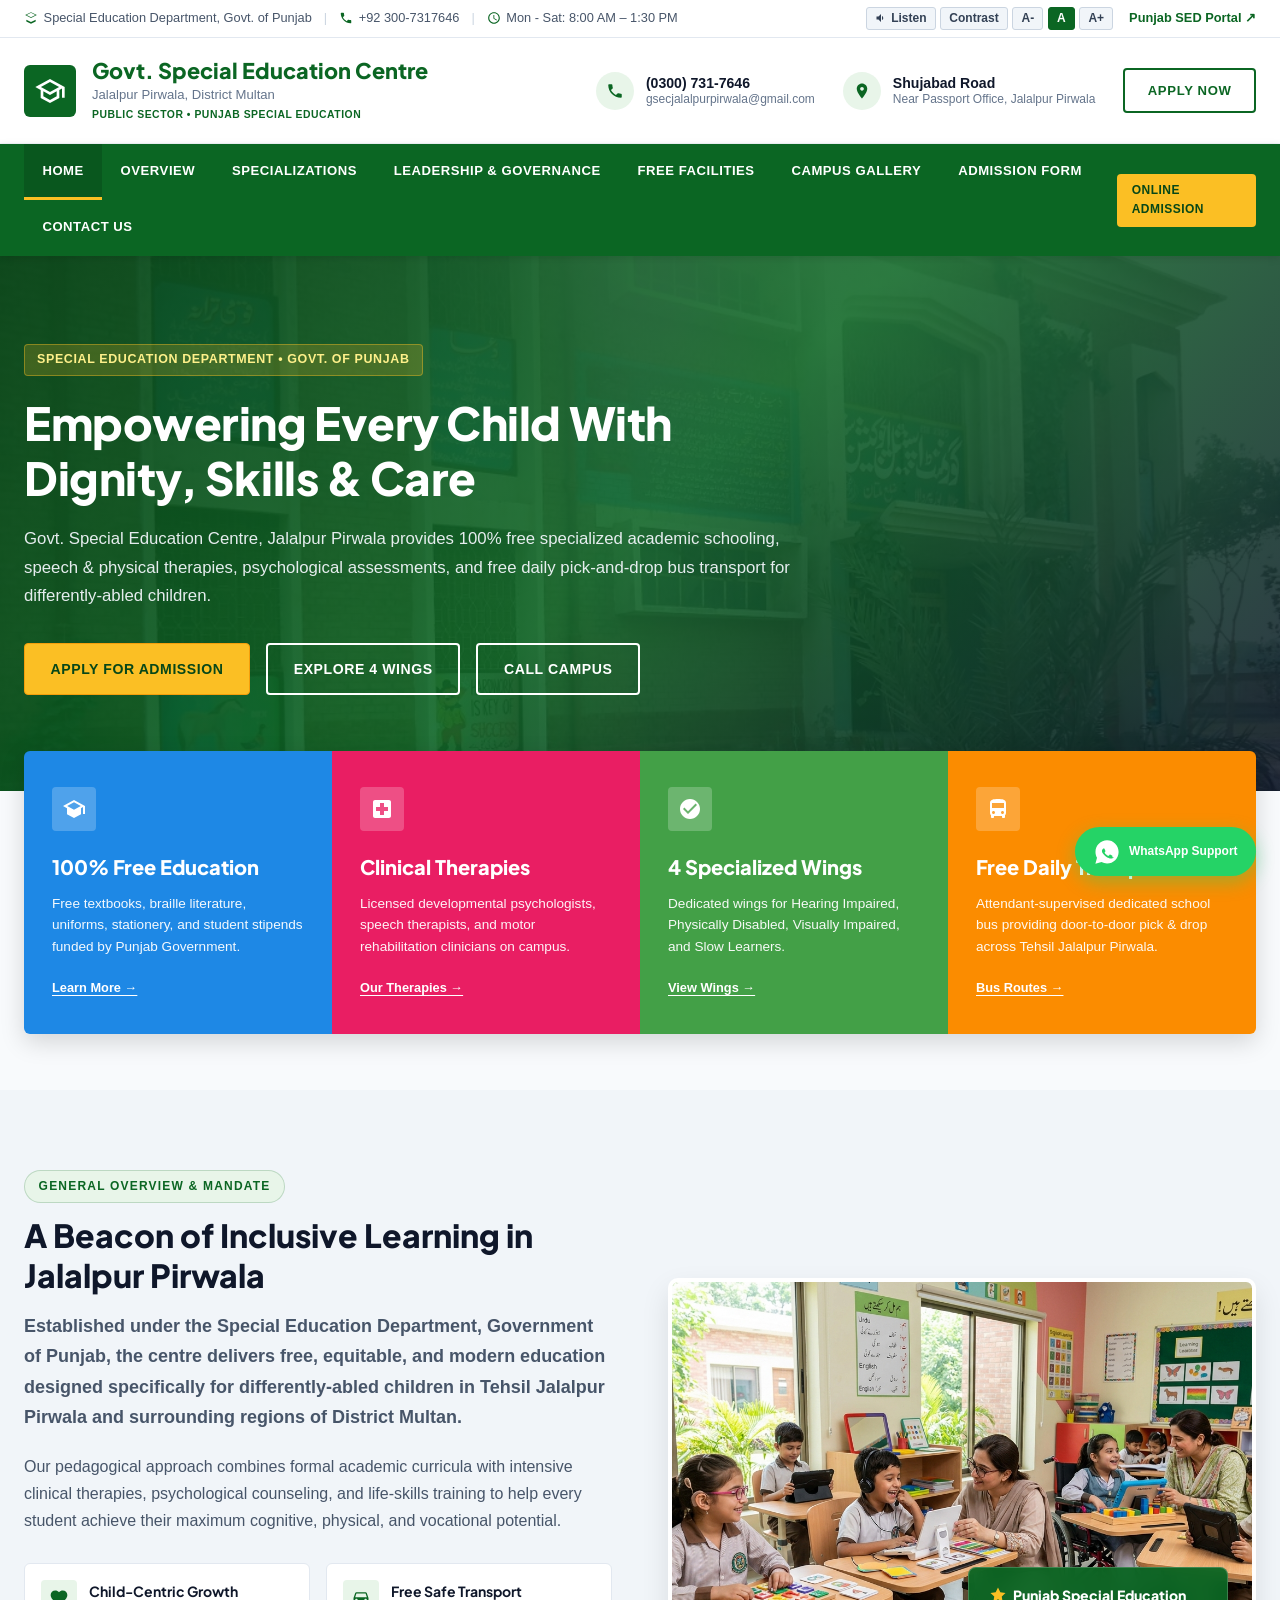
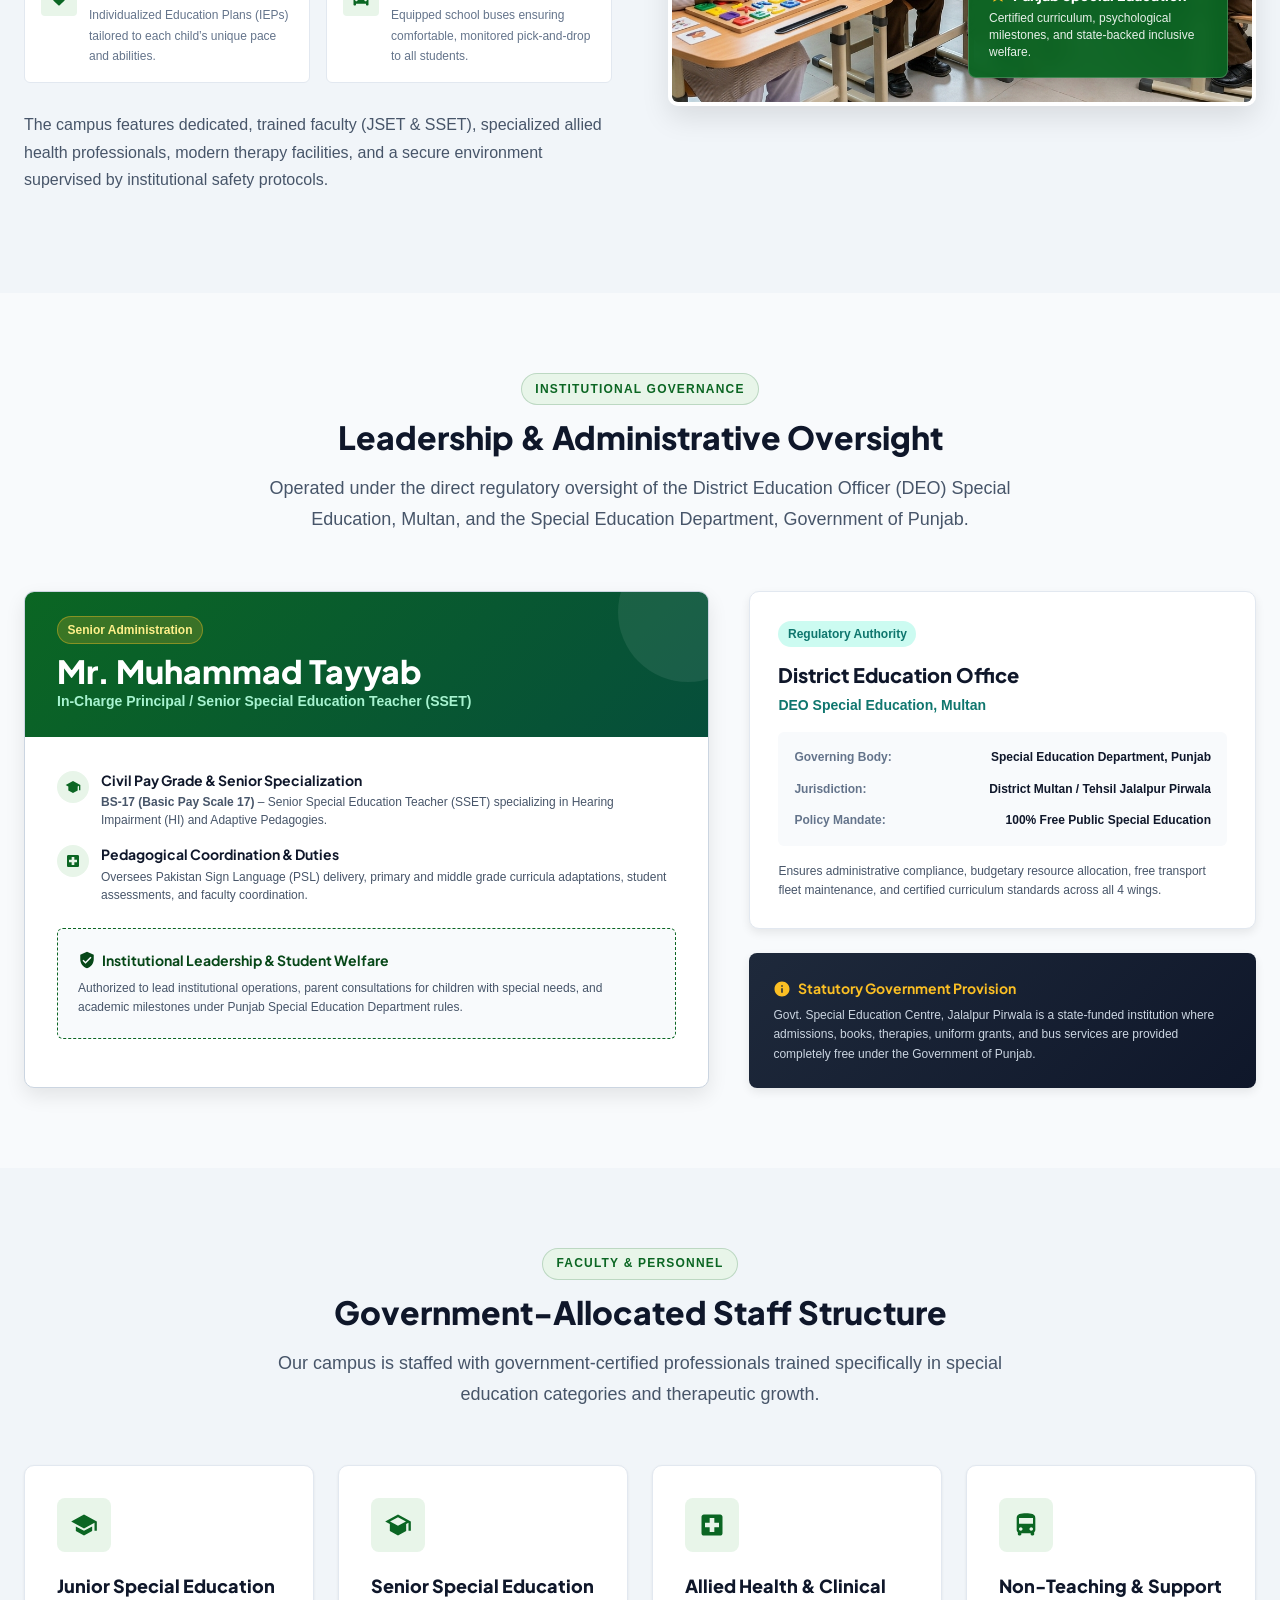
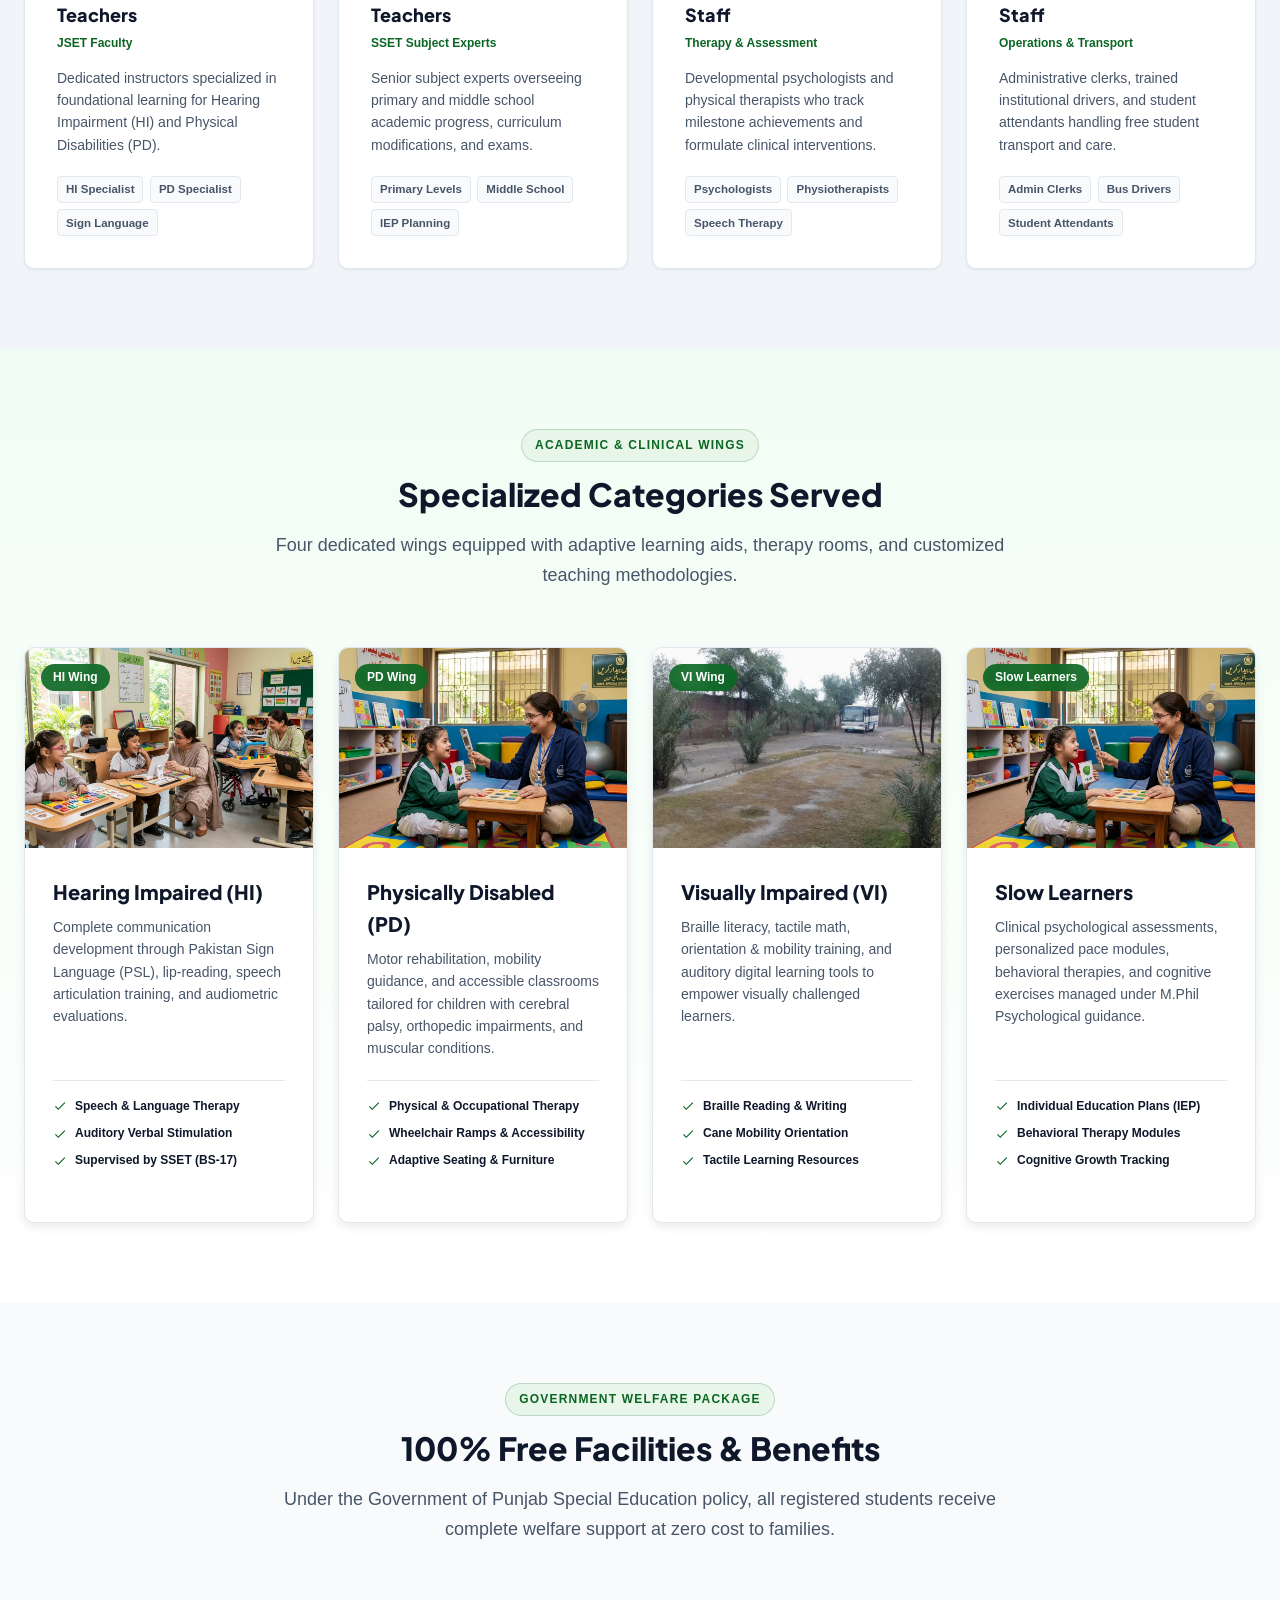
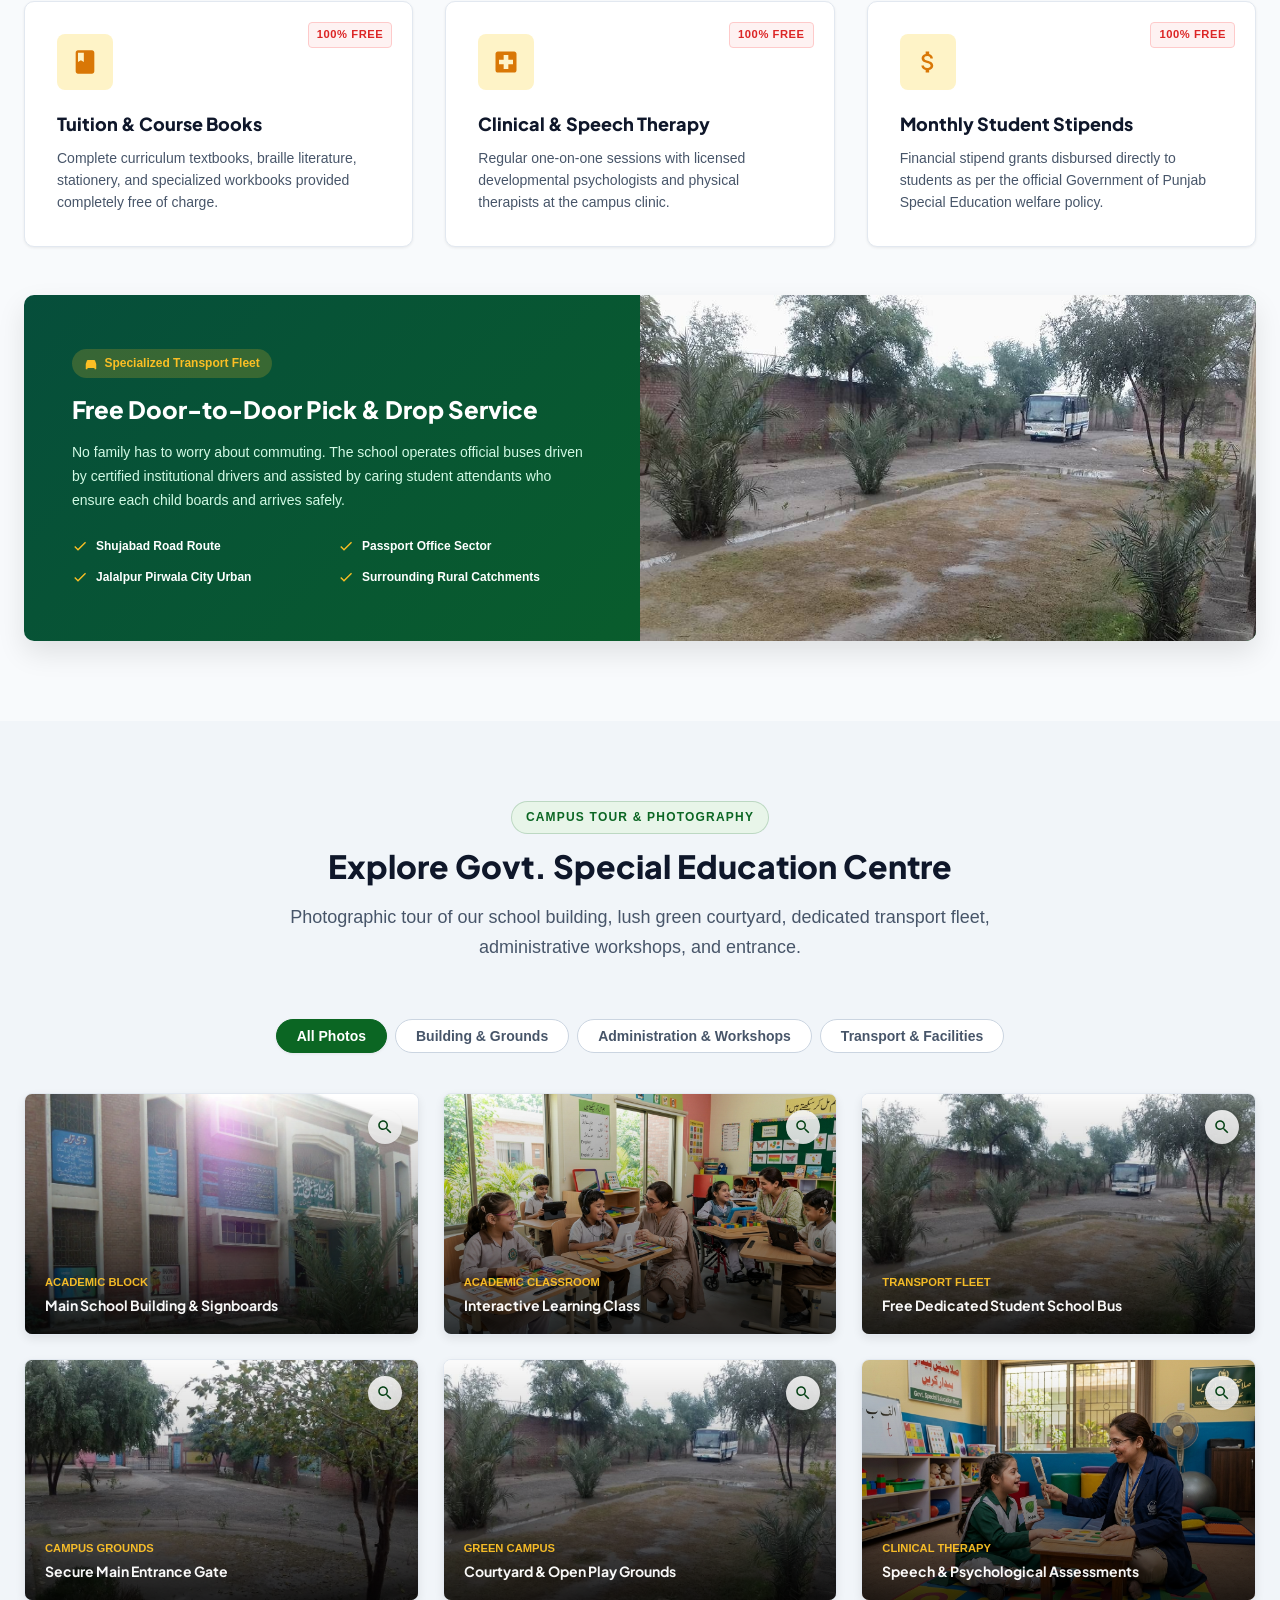
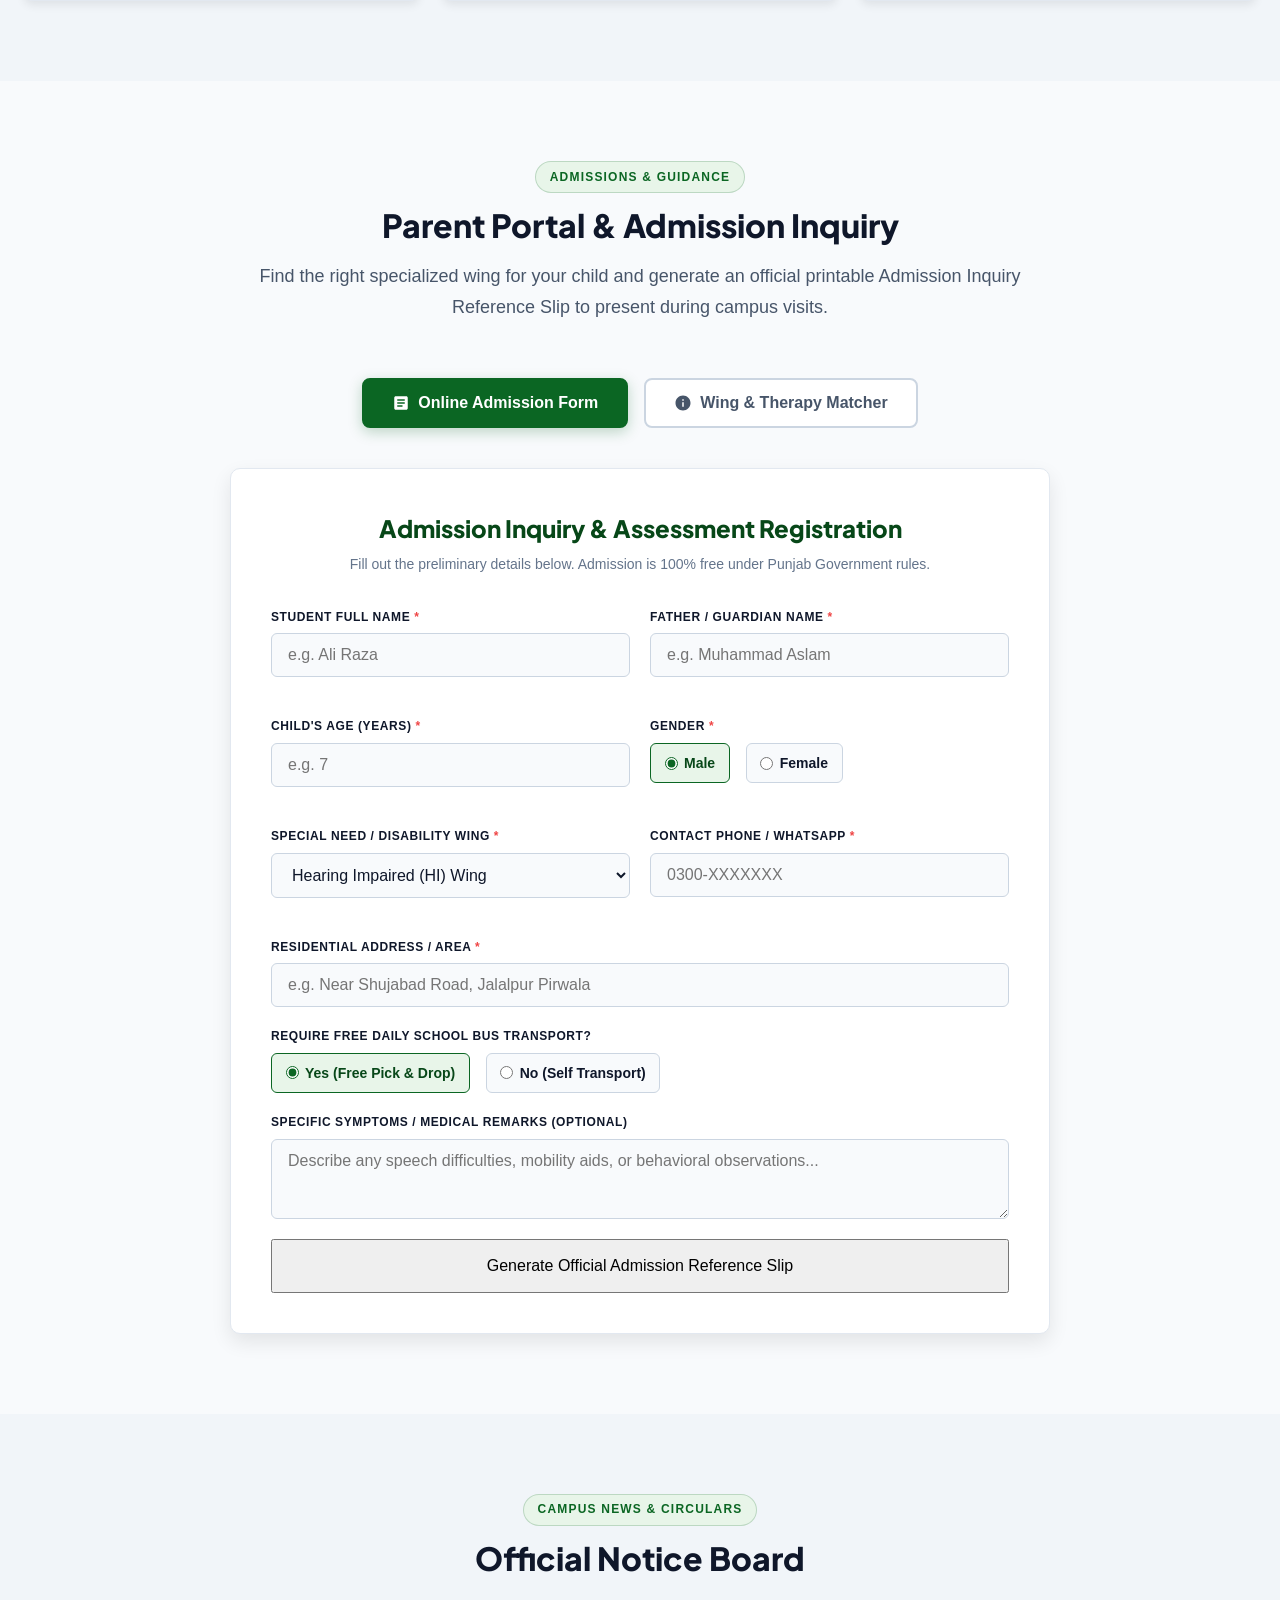
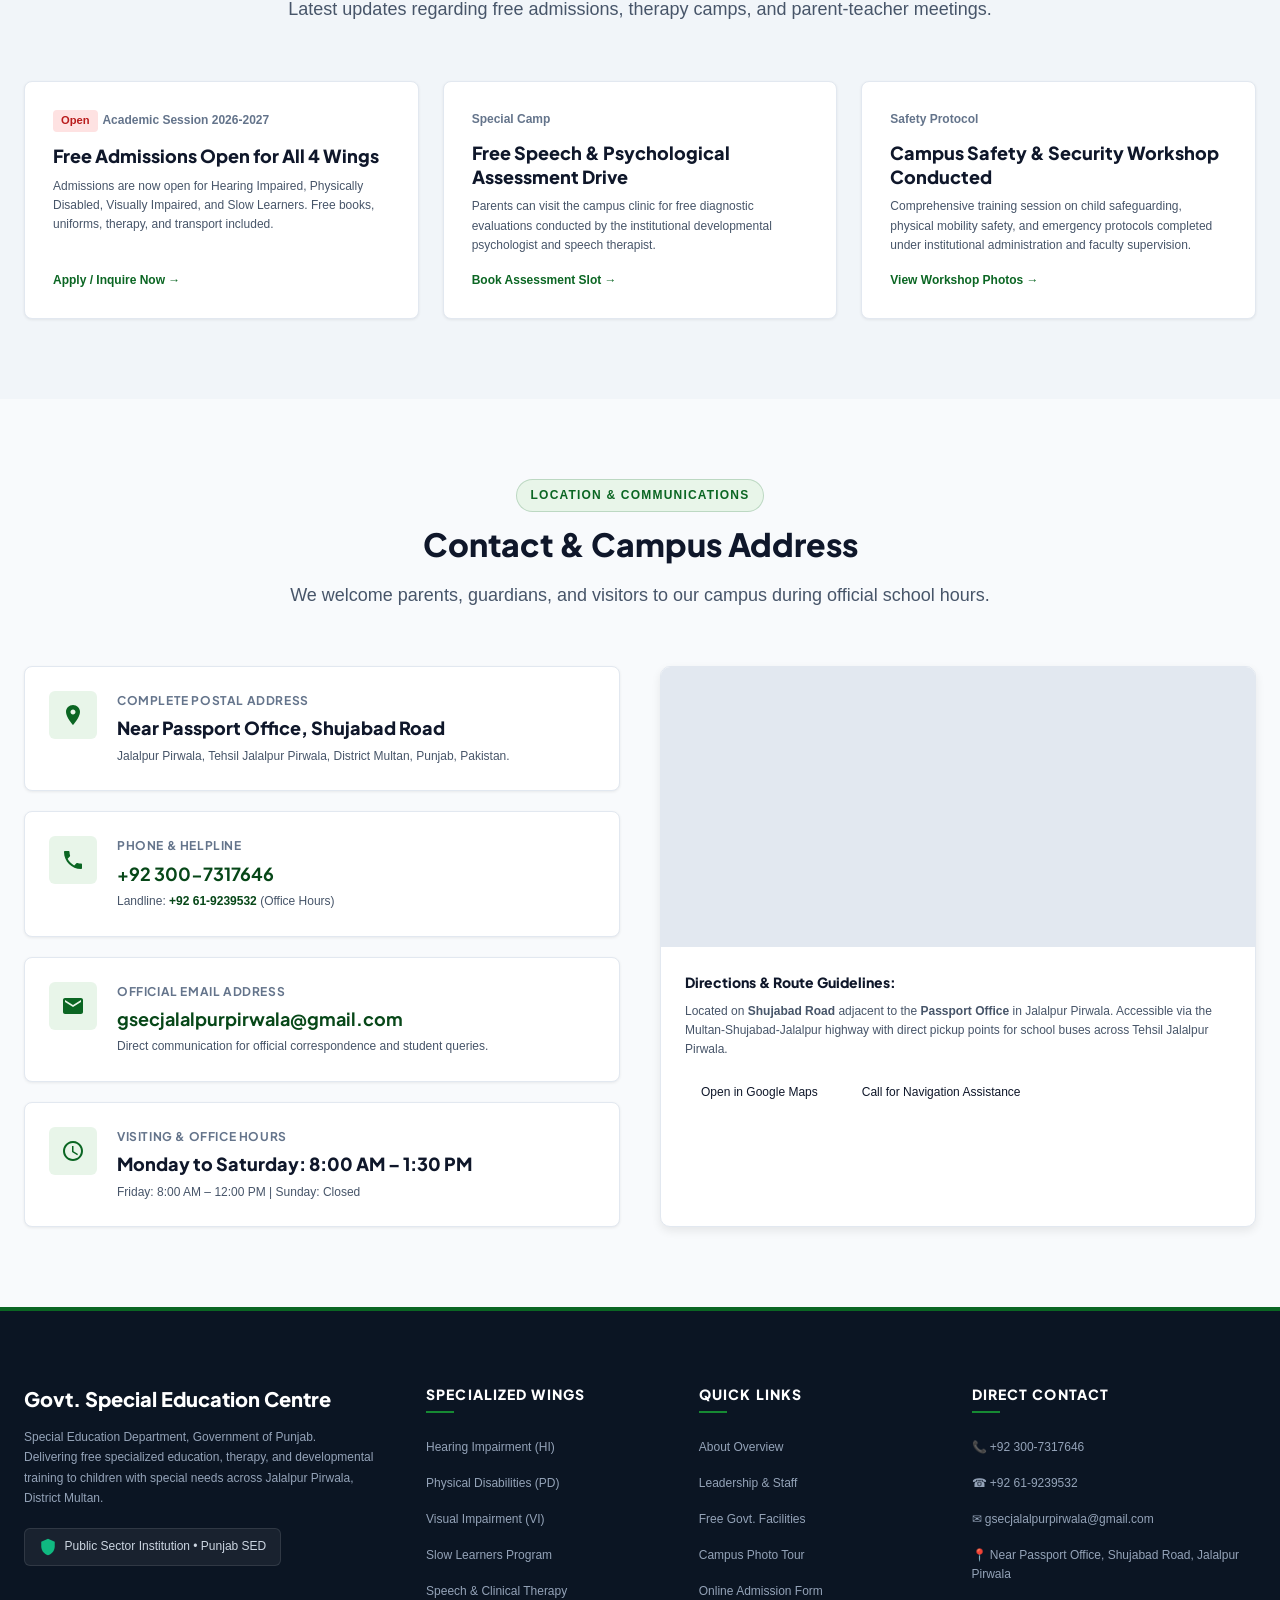
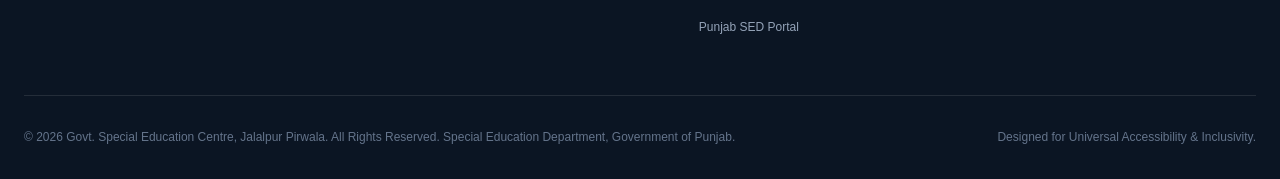
==== commit a51de2ec: "Fix mobile responsiveness: implement mobile hamburger navigation, responsive header layout, stacked " ====
--- a/index.html
+++ b/index.html
@@ -16,7 +16,7 @@
   <link rel="preconnect" href="https://fonts.gstatic.com" crossorigin>
   <link href="https://fonts.googleapis.com/css2?family=Inter:wght@300;400;500;600;700;800&family=Plus+Jakarta+Sans:wght@500;600;700;800&display=swap" rel="stylesheet">
   
-  <link rel="stylesheet" href="styles.css">
+  <link rel="stylesheet" href="styles.css?v=2.2">
 </head>
 <body>
 
@@ -24,17 +24,17 @@
   <div class="sz-top-bar">
     <div class="container sz-top-bar-inner">
       <div class="sz-top-left">
-        <span class="sz-top-item">
+        <span class="sz-top-item sz-top-dept">
           <svg viewBox="0 0 24 24"><path d="M12 2L2 7l10 5 10-5-10-5zm0 8.75L4.41 7 12 3.2 19.59 7 12 10.75zm-8 4.25l8 4 8-4v3l-8 4-8-4v-3z"/></svg>
           Special Education Department, Govt. of Punjab
         </span>
         <span class="sz-top-divider">|</span>
-        <a href="tel:+923007317646" class="sz-top-item">
+        <a href="tel:+923007317646" class="sz-top-item sz-top-phone">
           <svg viewBox="0 0 24 24"><path d="M6.62 10.79c1.44 2.83 3.76 5.14 6.59 6.59l2.2-2.2c.27-.27.67-.36 1.02-.24 1.12.37 2.33.57 3.57.57.55 0 1 .45 1 1V20c0 .55-.45 1-1 1-9.39 0-17-7.61-17-17 0-.55.45-1 1-1h3.5c.55 0 1 .45 1 1 0 1.25.2 2.45.57 3.57.11.35.03.74-.25 1.02l-2.2 2.2z"/></svg>
           +92 300-7317646
         </a>
         <span class="sz-top-divider">|</span>
-        <span class="sz-top-item sz-hide-mobile">
+        <span class="sz-top-item sz-top-timing">
           <svg viewBox="0 0 24 24"><path d="M11.99 2C6.47 2 2 6.48 2 12s4.47 10 9.99 10C17.52 22 22 17.52 22 12S17.52 2 11.99 2zM12 20c-4.42 0-8-3.58-8-8s3.58-8 8-8 8 3.58 8 8-3.58 8-8 8zm.5-13H11v6l5.25 3.15.75-1.23-4.5-2.67z"/></svg>
           Mon - Sat: 8:00 AM – 1:30 PM
         </span>
@@ -79,15 +79,15 @@
 
       <div class="sz-header-info-group">
         <!-- Phone Box -->
-        <div class="sz-info-box">
+        <a href="tel:+923007317646" class="sz-info-box sz-info-box-link">
           <div class="sz-info-icon">
             <svg viewBox="0 0 24 24"><path d="M6.62 10.79c1.44 2.83 3.76 5.14 6.59 6.59l2.2-2.2c.27-.27.67-.36 1.02-.24 1.12.37 2.33.57 3.57.57.55 0 1 .45 1 1V20c0 .55-.45 1-1 1-9.39 0-17-7.61-17-17 0-.55.45-1 1-1h3.5c.55 0 1 .45 1 1 0 1.25.2 2.45.57 3.57.11.35.03.74-.25 1.02l-2.2 2.2z"/></svg>
           </div>
           <div class="sz-info-text">
             <strong>(0300) 731-7646</strong>
-            <span>gsecjalalpurpirwala@gmail.com</span>
-          </div>
-        </div>
+            <span class="sz-email-text">gsecjalalpurpirwala@gmail.com</span>
+          </div>
+        </a>
 
         <!-- Location Box -->
         <div class="sz-info-box sz-hide-tablet">
@@ -111,7 +111,11 @@
   <!-- 3. School Zone Solid Green Navigation Bar -->
   <nav class="sz-navbar" role="navigation" aria-label="Main Navigation">
     <div class="container sz-nav-inner">
-      <div class="sz-nav-links">
+      <div class="sz-nav-brand-mobile">
+        <span class="sz-nav-mobile-title">GSEC Navigation</span>
+      </div>
+
+      <div id="sz-nav-links" class="sz-nav-links">
         <a href="#home" class="sz-nav-item active">HOME</a>
         <a href="#about" class="sz-nav-item">OVERVIEW</a>
         <a href="#programs" class="sz-nav-item">SPECIALIZATIONS</a>
@@ -124,7 +128,9 @@
 
       <div class="sz-nav-right">
         <a href="#tools" class="sz-nav-cta">ONLINE ADMISSION</a>
-        <button class="sz-mobile-toggle" aria-label="Toggle Menu">☰</button>
+        <button id="sz-mobile-toggle-btn" class="sz-mobile-toggle" aria-label="Toggle Navigation Menu" aria-expanded="false" aria-controls="sz-nav-links">
+          <span class="sz-hamburger-icon">☰</span>
+        </button>
       </div>
     </div>
   </nav>
@@ -1168,6 +1174,6 @@
     </div>
   </footer>
 
-  <script src="app.js"></script>
+  <script src="app.js?v=2.2"></script>
 </body>
 </html>
--- a/styles.css
+++ b/styles.css
@@ -134,6 +134,8 @@
 html {
   scroll-behavior: smooth;
   font-size: 16px;
+  overflow-x: hidden;
+  width: 100%;
 }
 
 body {
@@ -143,6 +145,8 @@
   background-color: var(--bg-main);
   line-height: 1.6;
   overflow-x: hidden;
+  width: 100%;
+  max-width: 100%;
   -webkit-font-smoothing: antialiased;
 }
 
@@ -417,6 +421,10 @@
   align-items: center;
 }
 
+.sz-nav-brand-mobile {
+  display: none;
+}
+
 .sz-nav-links {
   display: flex;
   align-items: center;
@@ -2379,77 +2387,541 @@
 }
 
 /* ==========================================================================
-   Responsive Breakpoints
+   Comprehensive Responsive Breakpoints (Desktop -> Tablet -> Mobile)
    ========================================================================== */
+
+/* Large Tablets & Small Laptops (<= 1024px) */
 @media (max-width: 1024px) {
-  .hero-grid {
+  .sz-school-title {
+    font-size: 1.2rem;
+  }
+  .sz-header-info-group {
+    gap: 1rem;
+  }
+  .sz-nav-item {
+    padding: 0.85rem 0.85rem;
+    font-size: 0.78rem;
+  }
+  .grid-4 {
+    grid-template-columns: repeat(2, 1fr);
+  }
+  .grid-3 {
+    grid-template-columns: repeat(2, 1fr);
+  }
+  .facilities-grid, .notices-grid {
+    grid-template-columns: repeat(2, 1fr);
+  }
+  .footer-grid {
+    grid-template-columns: repeat(2, 1fr);
+    gap: 2rem;
+  }
+  .about-grid, .leadership-grid, .contact-grid {
     grid-template-columns: 1fr;
     gap: 2.5rem;
   }
-  .hero-visual {
-    max-width: 600px;
-    margin: 0 auto;
-  }
-  .about-grid, .leadership-grid, .contact-grid {
-    grid-template-columns: 1fr;
-  }
-  .stats-grid {
-    grid-template-columns: repeat(2, 1fr);
-  }
-  .facilities-grid, .gallery-grid, .notices-grid {
-    grid-template-columns: repeat(2, 1fr);
-  }
-  .footer-grid {
-    grid-template-columns: repeat(2, 1fr);
-  }
-  .transport-feature-banner {
-    grid-template-columns: 1fr;
-  }
-}
-
-@media (max-width: 768px) {
-  .govt-banner .container, .accessibility-bar .container {
+}
+
+/* Medium Tablets & Mobile Menu Breakpoint (<= 992px) */
+@media (max-width: 992px) {
+  /* Top Bar */
+  .sz-top-bar {
+    padding: 0.5rem 0;
+  }
+  .sz-top-bar-inner {
     flex-direction: column;
-    align-items: flex-start;
-  }
-  .main-nav {
+    align-items: center;
+    text-align: center;
+    gap: 0.45rem;
+  }
+  .sz-top-left {
+    flex-direction: column;
+    align-items: center;
+    gap: 0.25rem;
+    font-size: 0.76rem;
+    width: 100%;
+  }
+  .sz-top-divider {
+    display: none;
+  }
+  .sz-top-right {
+    flex-direction: row;
+    justify-content: center;
+    align-items: center;
+    flex-wrap: wrap;
+    gap: 0.6rem;
+    border-top: 1px solid #e2e8f0;
+    padding-top: 0.45rem;
+    width: 100%;
+  }
+  .sz-a11y-controls {
+    flex-wrap: wrap;
+    justify-content: center;
+    gap: 0.25rem;
+  }
+
+  /* Main Header */
+  .sz-main-header {
+    padding: 0.9rem 0;
+  }
+  .sz-main-header-inner {
+    flex-direction: column;
+    align-items: center;
+    text-align: center;
+    gap: 0.85rem;
+  }
+  .sz-brand {
+    justify-content: center;
+    text-align: left;
+    width: 100%;
+  }
+  .sz-header-info-group {
+    flex-direction: row;
+    justify-content: center;
+    align-items: center;
+    flex-wrap: wrap;
+    gap: 1rem;
+    width: 100%;
+    border-top: 1px solid #f1f5f9;
+    padding-top: 0.75rem;
+  }
+  .sz-info-box {
+    justify-content: center;
+  }
+  .sz-info-box-link {
+    text-decoration: none;
+  }
+  .sz-hide-tablet {
+    display: none !important;
+  }
+  .sz-header-btn-wrap {
+    display: none;
+  }
+
+  /* Navigation Bar & Mobile Menu */
+  .sz-navbar {
+    position: sticky;
+    top: 0;
+    z-index: 1000;
+  }
+  .sz-nav-inner {
+    position: relative;
+    padding: 0.5rem 1rem;
+    display: flex;
+    justify-content: space-between;
+    align-items: center;
+  }
+  .sz-nav-brand-mobile {
+    display: block;
+  }
+  .sz-nav-mobile-title {
+    color: #ffffff;
+    font-family: var(--font-heading);
+    font-weight: 800;
+    font-size: 0.88rem;
+    letter-spacing: 0.03em;
+  }
+  .sz-nav-links {
     display: none;
     position: absolute;
     top: 100%;
     left: 0;
     right: 0;
-    background: var(--bg-surface);
+    width: 100%;
+    background: #074718;
     flex-direction: column;
-    padding: 1.5rem;
-    box-shadow: var(--shadow-xl);
-    border-bottom: 1px solid var(--border-subtle);
-  }
-  .main-nav.mobile-active {
+    align-items: stretch;
+    border-top: 1px solid rgba(255, 255, 255, 0.15);
+    box-shadow: 0 12px 28px rgba(0, 0, 0, 0.35);
+    max-height: calc(100vh - 65px);
+    overflow-y: auto;
+    padding: 0.4rem 0;
+    z-index: 1001;
+  }
+  .sz-nav-links.active {
     display: flex;
   }
-  .mobile-menu-toggle {
+  .sz-nav-item {
+    width: 100%;
+    padding: 0.85rem 1.5rem;
+    border-bottom: 1px solid rgba(255, 255, 255, 0.08);
+    border-left: 4px solid transparent;
+    border-bottom-width: 1px;
+    font-size: 0.88rem;
+    text-align: left;
     display: block;
   }
-  .stats-grid {
+  .sz-nav-item:hover, .sz-nav-item.active {
+    background: rgba(255, 255, 255, 0.12);
+    border-left-color: #fbbf24;
+    color: #fbbf24;
+  }
+  .sz-mobile-toggle {
+    display: inline-flex;
+    align-items: center;
+    justify-content: center;
+    width: 38px;
+    height: 38px;
+    background: rgba(0, 0, 0, 0.25);
+    border: 1px solid rgba(255, 255, 255, 0.3);
+    border-radius: var(--radius-sm);
+    color: #ffffff;
+    font-size: 1.35rem;
+    cursor: pointer;
+    line-height: 1;
+    transition: var(--transition);
+  }
+  .sz-mobile-toggle:hover {
+    background: rgba(0, 0, 0, 0.4);
+  }
+  .sz-nav-right {
+    display: flex;
+    align-items: center;
+    gap: 0.6rem;
+  }
+
+  /* 4 Signature Feature Strip */
+  .sz-feature-strip {
+    margin-top: -1.5rem;
+  }
+  .sz-feature-grid {
+    grid-template-columns: repeat(2, 1fr);
+  }
+
+  /* Hero Section */
+  .sz-hero-banner {
+    padding: 3.5rem 0 4rem;
+  }
+  .sz-hero-title {
+    font-size: 2.15rem;
+  }
+
+  /* Photo Tour */
+  .gallery-grid {
+    grid-template-columns: repeat(2, 1fr);
+  }
+  .transport-feature-banner {
     grid-template-columns: 1fr;
   }
-  .facilities-grid, .gallery-grid, .notices-grid, .grid-3, .grid-2 {
+}
+
+/* Small Tablets & Standard Mobile Screens (<= 768px) */
+@media (max-width: 768px) {
+  .container {
+    padding: 0 1rem;
+  }
+  .section {
+    padding: 3.5rem 0;
+  }
+  .section-header {
+    margin-bottom: 2.5rem;
+  }
+  .section-title {
+    font-size: 1.65rem;
+  }
+  .section-description {
+    font-size: 0.95rem;
+  }
+
+  /* Top Bar */
+  .sz-top-bar-inner {
+    padding: 0 0.25rem;
+  }
+  .sz-top-item {
+    font-size: 0.72rem;
+  }
+
+  /* Brand Header */
+  .sz-brand {
+    gap: 0.65rem;
+  }
+  .sz-logo-mark {
+    width: 44px;
+    height: 44px;
+  }
+  .sz-logo-mark svg {
+    width: 26px;
+    height: 26px;
+  }
+  .sz-school-title {
+    font-size: 1.15rem;
+    line-height: 1.2;
+  }
+  .sz-school-subtitle {
+    font-size: 0.75rem;
+  }
+  .sz-school-badge {
+    font-size: 0.6rem;
+  }
+
+  /* Hero Section */
+  .sz-hero-title {
+    font-size: 1.85rem;
+    line-height: 1.25;
+  }
+  .sz-hero-desc {
+    font-size: 0.95rem;
+  }
+  .sz-hero-actions {
+    flex-direction: column;
+    gap: 0.75rem;
+    width: 100%;
+  }
+  .sz-btn {
+    width: 100%;
+    justify-content: center;
+    padding: 0.75rem 1rem;
+    font-size: 0.82rem;
+  }
+
+  /* 4-Color Feature Strip */
+  .sz-feature-strip {
+    margin-top: 1rem;
+    margin-bottom: 2.5rem;
+  }
+  .sz-feature-grid {
     grid-template-columns: 1fr;
+    box-shadow: 0 6px 18px rgba(0, 0, 0, 0.1);
+  }
+  .sz-feature-box {
+    padding: 1.5rem 1.25rem;
+  }
+
+  /* About */
+  .about-highlights {
+    grid-template-columns: 1fr;
+  }
+  .about-image-wrapper img {
+    height: 260px;
+  }
+  .about-badge-floating {
+    position: static;
+    margin-top: 1rem;
+    max-width: 100%;
+  }
+
+  /* Leadership */
+  .principal-header-banner {
+    padding: 1.25rem 1rem;
+  }
+  .principal-name {
+    font-size: 1.4rem;
+  }
+  .principal-body {
+    padding: 1.25rem 1rem;
   }
   .principal-photo-row {
     grid-template-columns: 1fr;
-  }
-  .form-grid-2, .quiz-options-grid {
+    gap: 1rem;
+  }
+  .principal-img-frame img {
+    height: 180px;
+  }
+
+  /* Grid components */
+  .grid-4, .grid-3, .grid-2 {
     grid-template-columns: 1fr;
-  }
-  .floating-stat-card {
-    position: static;
-    margin-top: 1rem;
+    gap: 1.25rem;
+  }
+  .facilities-grid, .gallery-grid, .notices-grid {
+    grid-template-columns: 1fr;
+    gap: 1.25rem;
+  }
+
+  /* Transport Banner */
+  .transport-feature-banner {
+    padding: 1.5rem 1.25rem;
+  }
+  .transport-routes-list {
+    grid-template-columns: 1fr;
+    gap: 0.5rem;
+  }
+  .transport-img-col img {
+    max-height: 240px;
+    width: 100%;
+    object-fit: cover;
+    border-radius: var(--radius-md);
+  }
+
+  /* Gallery */
+  .gallery-filters {
+    display: flex;
+    flex-wrap: wrap;
+    gap: 0.4rem;
+    justify-content: center;
+  }
+  .filter-btn {
+    padding: 0.35rem 0.75rem;
+    font-size: 0.75rem;
+  }
+
+  /* Tools & Form */
+  .tools-tabs {
+    flex-direction: column;
+  }
+  .form-card {
+    padding: 1.5rem 1rem;
+  }
+  .form-grid-2 {
+    grid-template-columns: 1fr;
+    gap: 0.85rem;
+  }
+  .quiz-options-grid {
+    grid-template-columns: 1fr;
+    gap: 0.75rem;
+  }
+  .slip-container {
+    padding: 1rem;
+  }
+  .slip-table {
+    display: block;
+    width: 100%;
+  }
+  .slip-table tbody {
+    display: block;
+    width: 100%;
+  }
+  .slip-table tr {
+    display: flex;
+    flex-direction: column;
+    padding: 0.5rem 0;
+    border-bottom: 1px solid #e2e8f0;
+  }
+  .slip-table td.label-col {
+    width: 100%;
+    font-weight: 700;
+    color: var(--text-muted);
+    padding: 0 0 0.2rem;
+  }
+  .slip-table td.value-col {
+    width: 100%;
+    padding: 0;
+  }
+  .slip-actions {
+    flex-direction: column;
+    gap: 0.5rem;
+  }
+  .slip-actions .btn {
+    width: 100%;
+  }
+
+  /* Contact & Footer */
+  .contact-info-cards {
+    gap: 1rem;
+  }
+  .contact-card-item {
+    padding: 1rem;
+  }
+  .map-visual-frame {
+    height: 240px;
   }
   .footer-grid {
     grid-template-columns: 1fr;
-  }
-  .tools-tabs {
+    gap: 2rem;
+  }
+  .footer-bottom {
     flex-direction: column;
-  }
-}
+    text-align: center;
+    gap: 0.5rem;
+  }
+}
+
+/* Compact Mobile Devices (<= 480px, 430px, 412px, 390px, 375px, 360px, 320px) */
+@media (max-width: 480px) {
+  .sz-top-bar {
+    padding: 0.4rem 0;
+  }
+  .sz-top-left {
+    font-size: 0.72rem;
+  }
+  .sz-a11y-pill {
+    padding: 0.25rem 0.45rem;
+    font-size: 0.7rem;
+  }
+  .sz-top-link {
+    font-size: 0.72rem;
+  }
+
+  /* Main Header */
+  .sz-main-header {
+    padding: 0.75rem 0;
+  }
+  .sz-brand {
+    align-items: center;
+  }
+  .sz-logo-mark {
+    width: 40px;
+    height: 40px;
+  }
+  .sz-logo-mark svg {
+    width: 22px;
+    height: 22px;
+  }
+  .sz-school-title {
+    font-size: 1.05rem;
+  }
+  .sz-school-subtitle {
+    font-size: 0.7rem;
+  }
+  .sz-school-badge {
+    font-size: 0.58rem;
+  }
+
+  .sz-info-box {
+    gap: 0.5rem;
+  }
+  .sz-info-icon {
+    width: 30px;
+    height: 30px;
+  }
+  .sz-info-icon svg {
+    width: 15px;
+    height: 15px;
+  }
+  .sz-info-text strong {
+    font-size: 0.8rem;
+  }
+  .sz-info-text span {
+    font-size: 0.68rem;
+    word-break: break-all;
+  }
+
+  /* Hero */
+  .sz-hero-banner {
+    padding: 2.75rem 0 3rem;
+  }
+  .sz-hero-title {
+    font-size: 1.55rem;
+  }
+  .sz-hero-desc {
+    font-size: 0.88rem;
+    line-height: 1.55;
+  }
+
+  /* WhatsApp Float */
+  .whatsapp-float-btn {
+    bottom: 1rem;
+    right: 1rem;
+    padding: 0.5rem 0.85rem;
+    font-size: 0.72rem;
+  }
+}
+
+/* Extra Small (<= 360px) */
+@media (max-width: 360px) {
+  .sz-school-title {
+    font-size: 0.95rem;
+  }
+  .sz-hero-title {
+    font-size: 1.38rem;
+  }
+  .sz-nav-cta {
+    padding: 0.35rem 0.6rem;
+    font-size: 0.68rem;
+  }
+  .sz-mobile-toggle {
+    width: 34px;
+    height: 34px;
+    font-size: 1.15rem;
+  }
+}
+
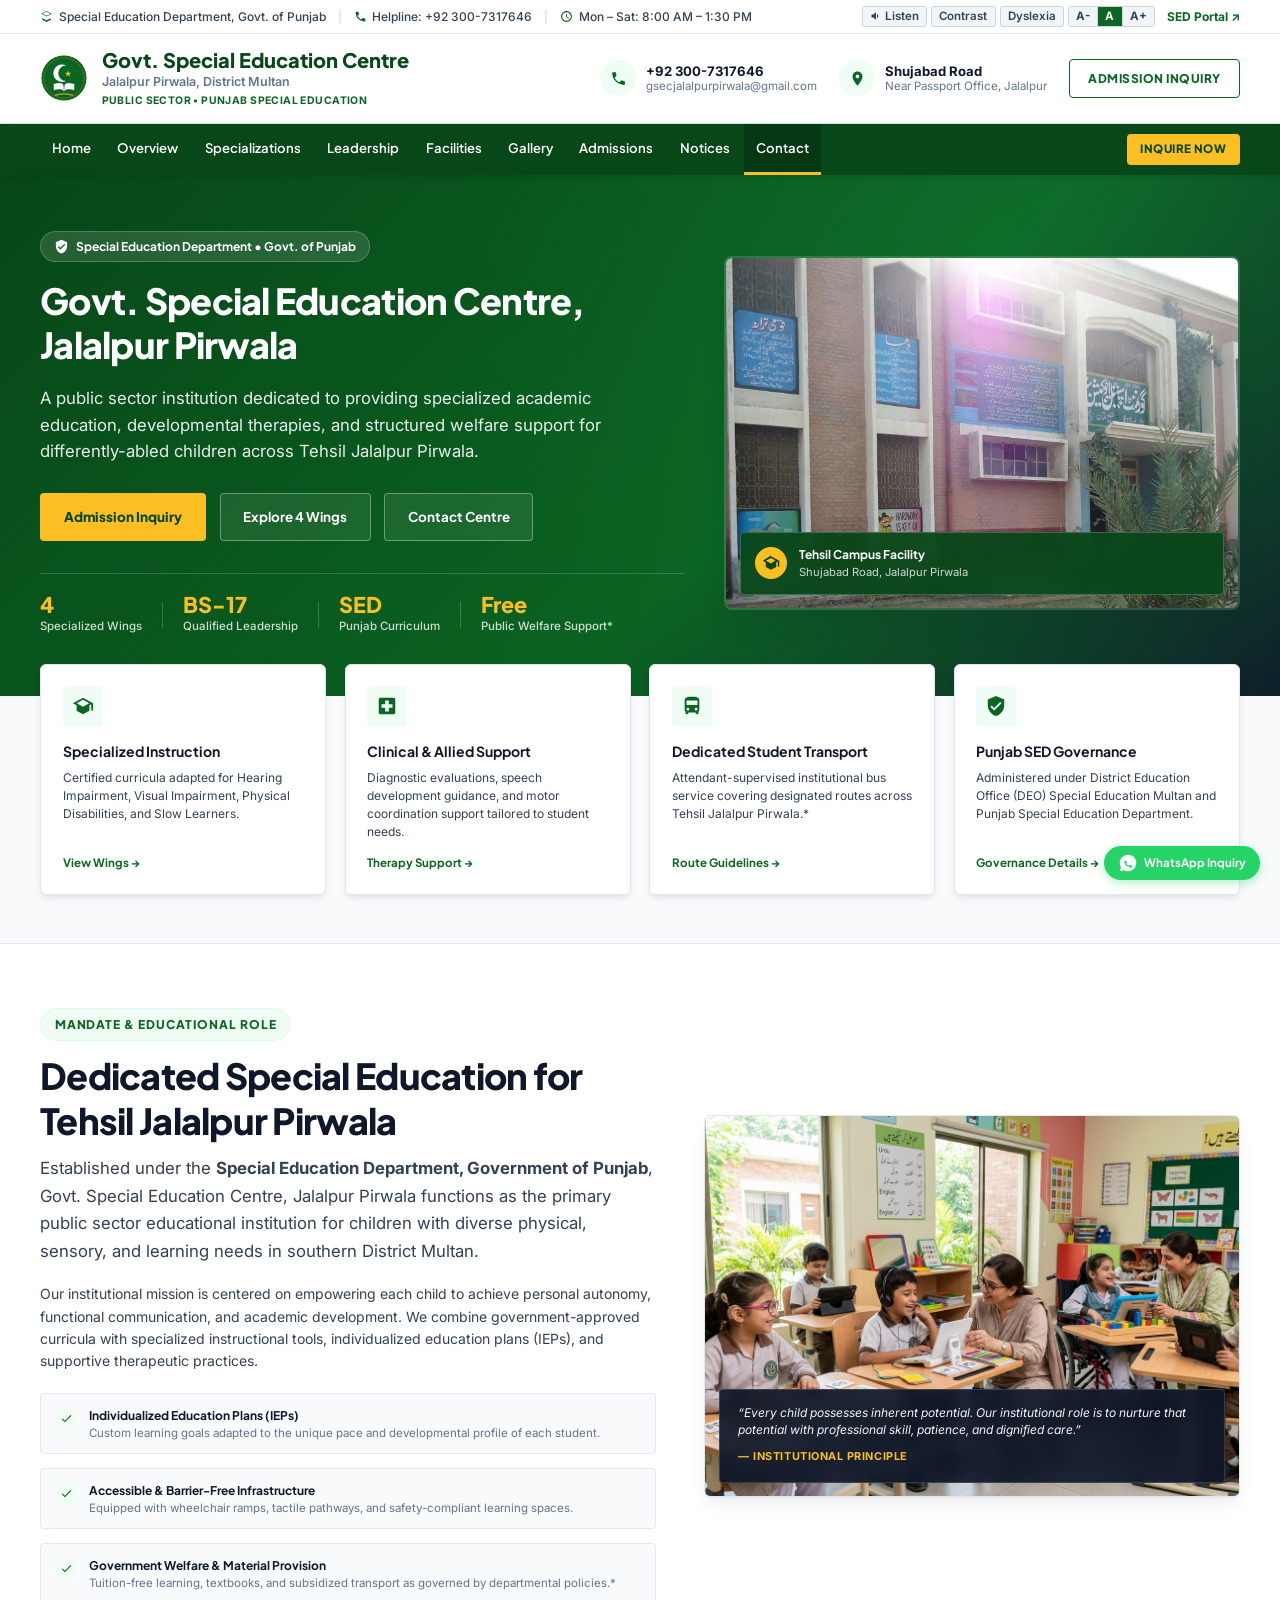
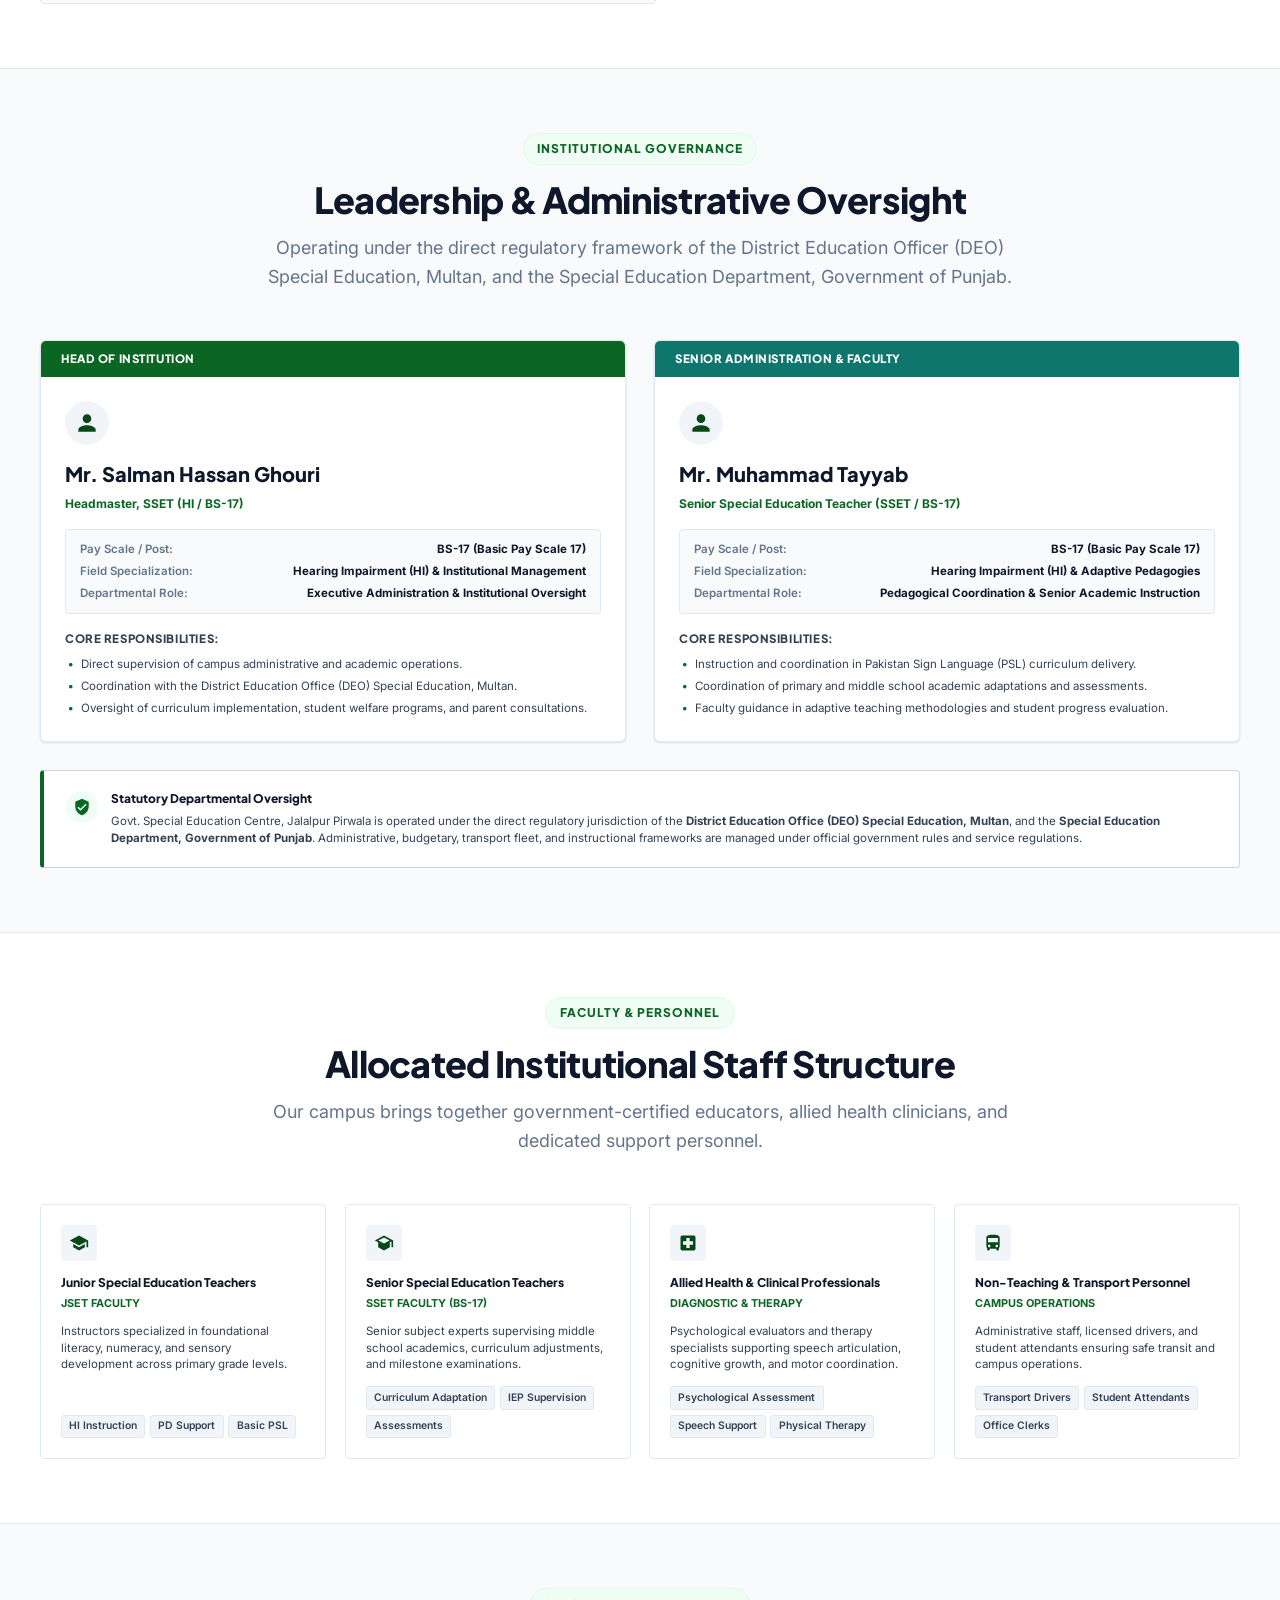
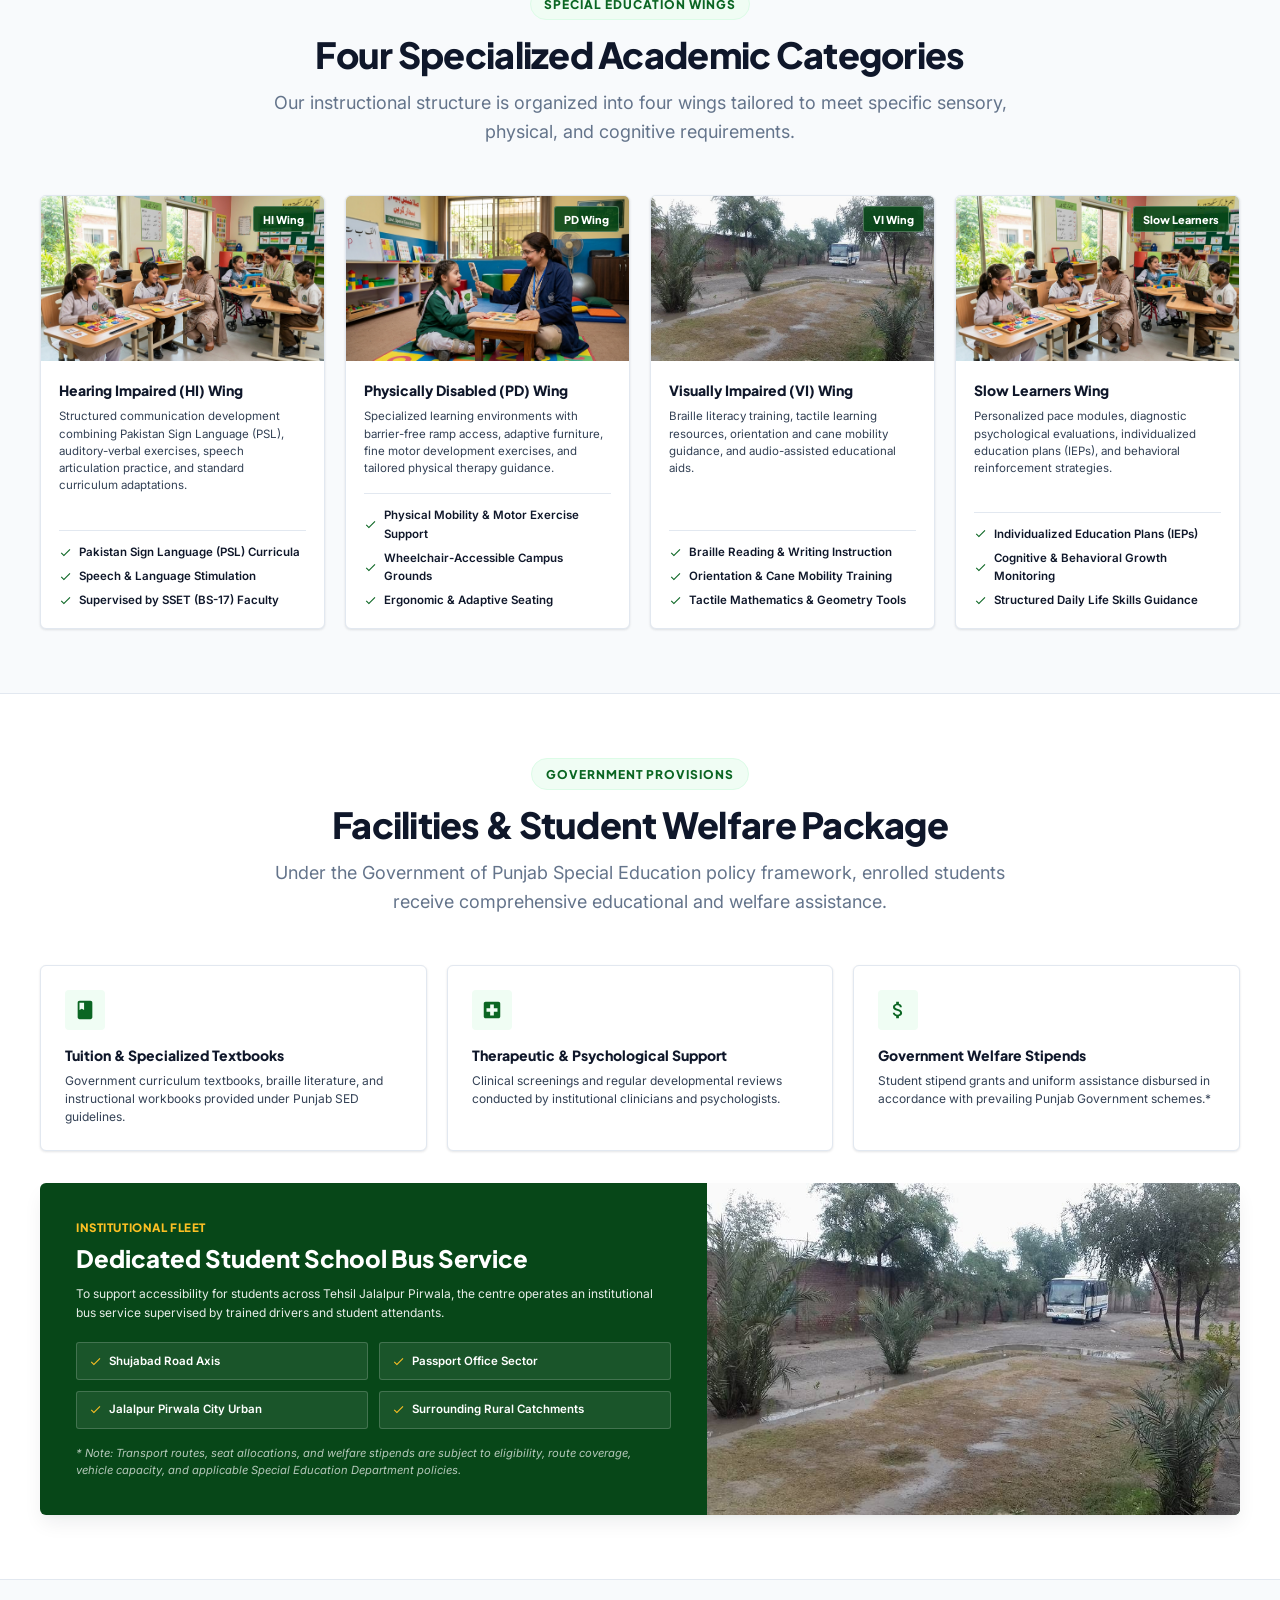
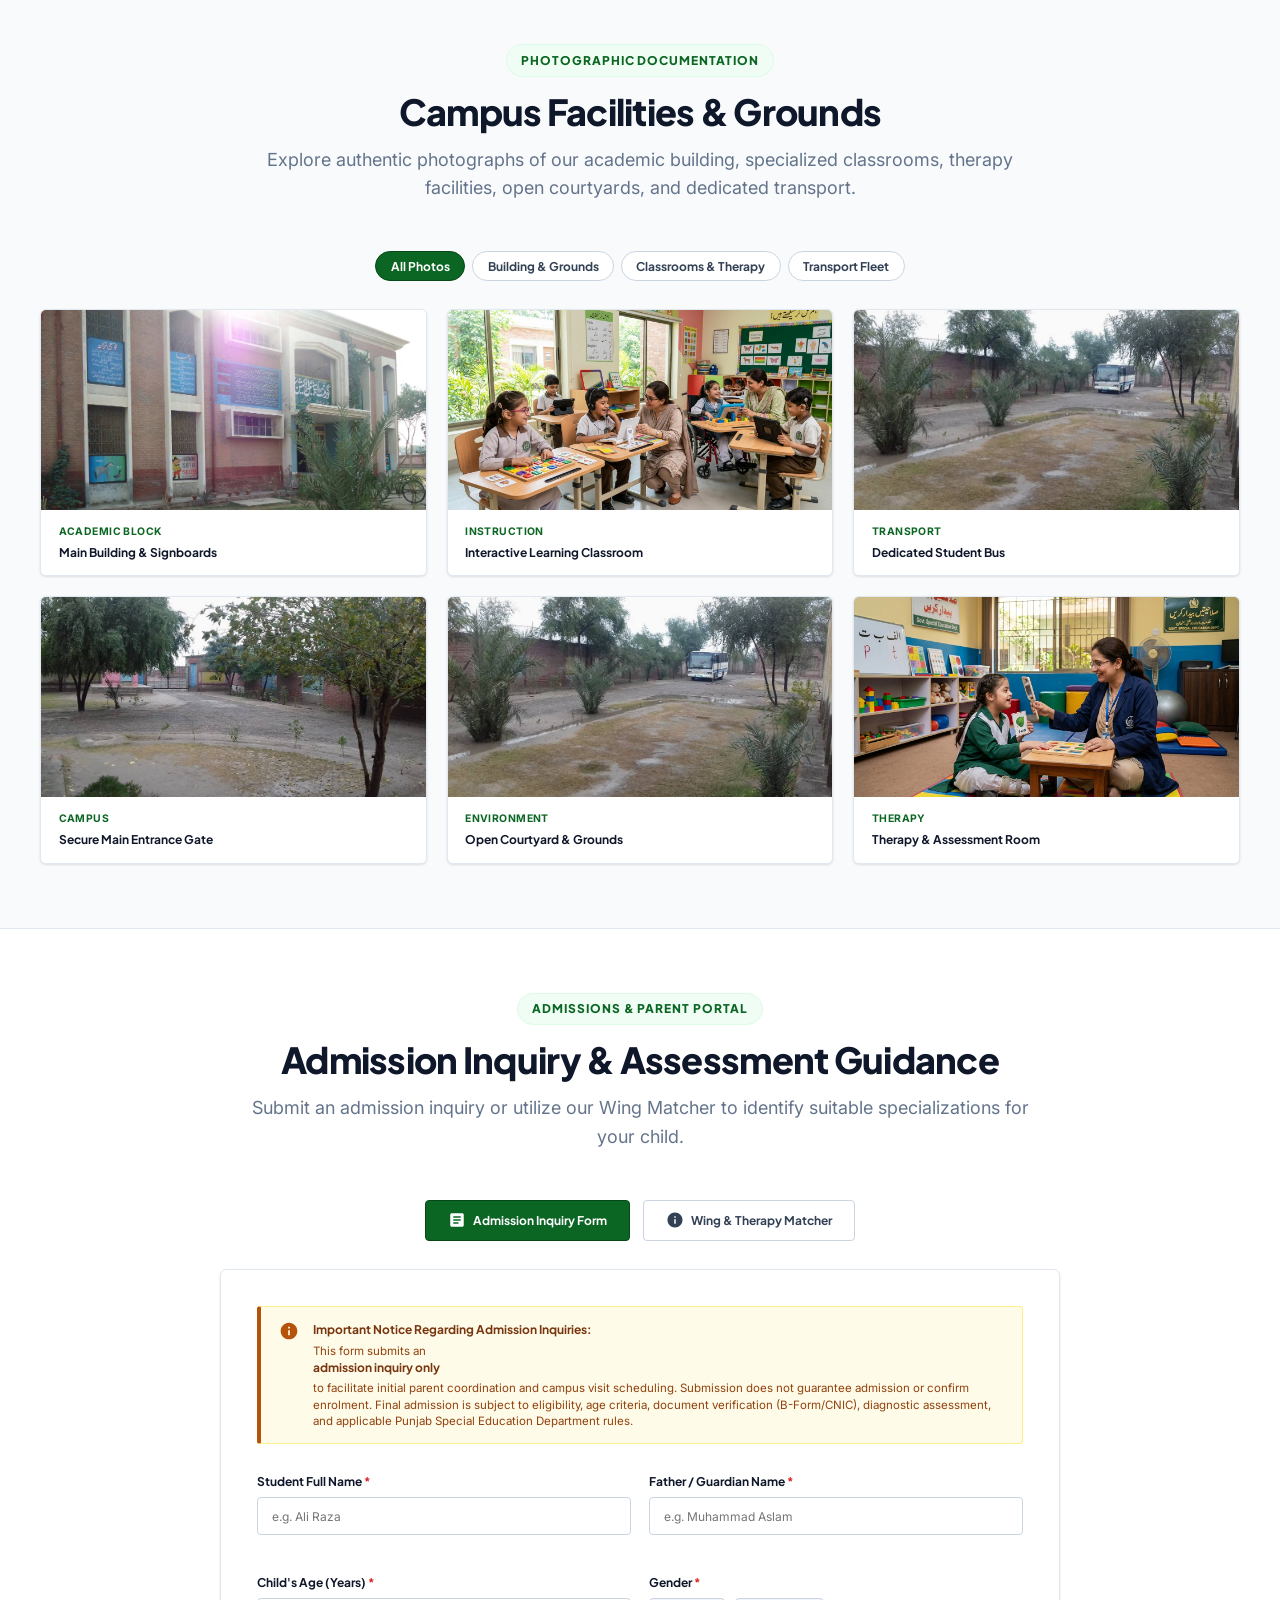
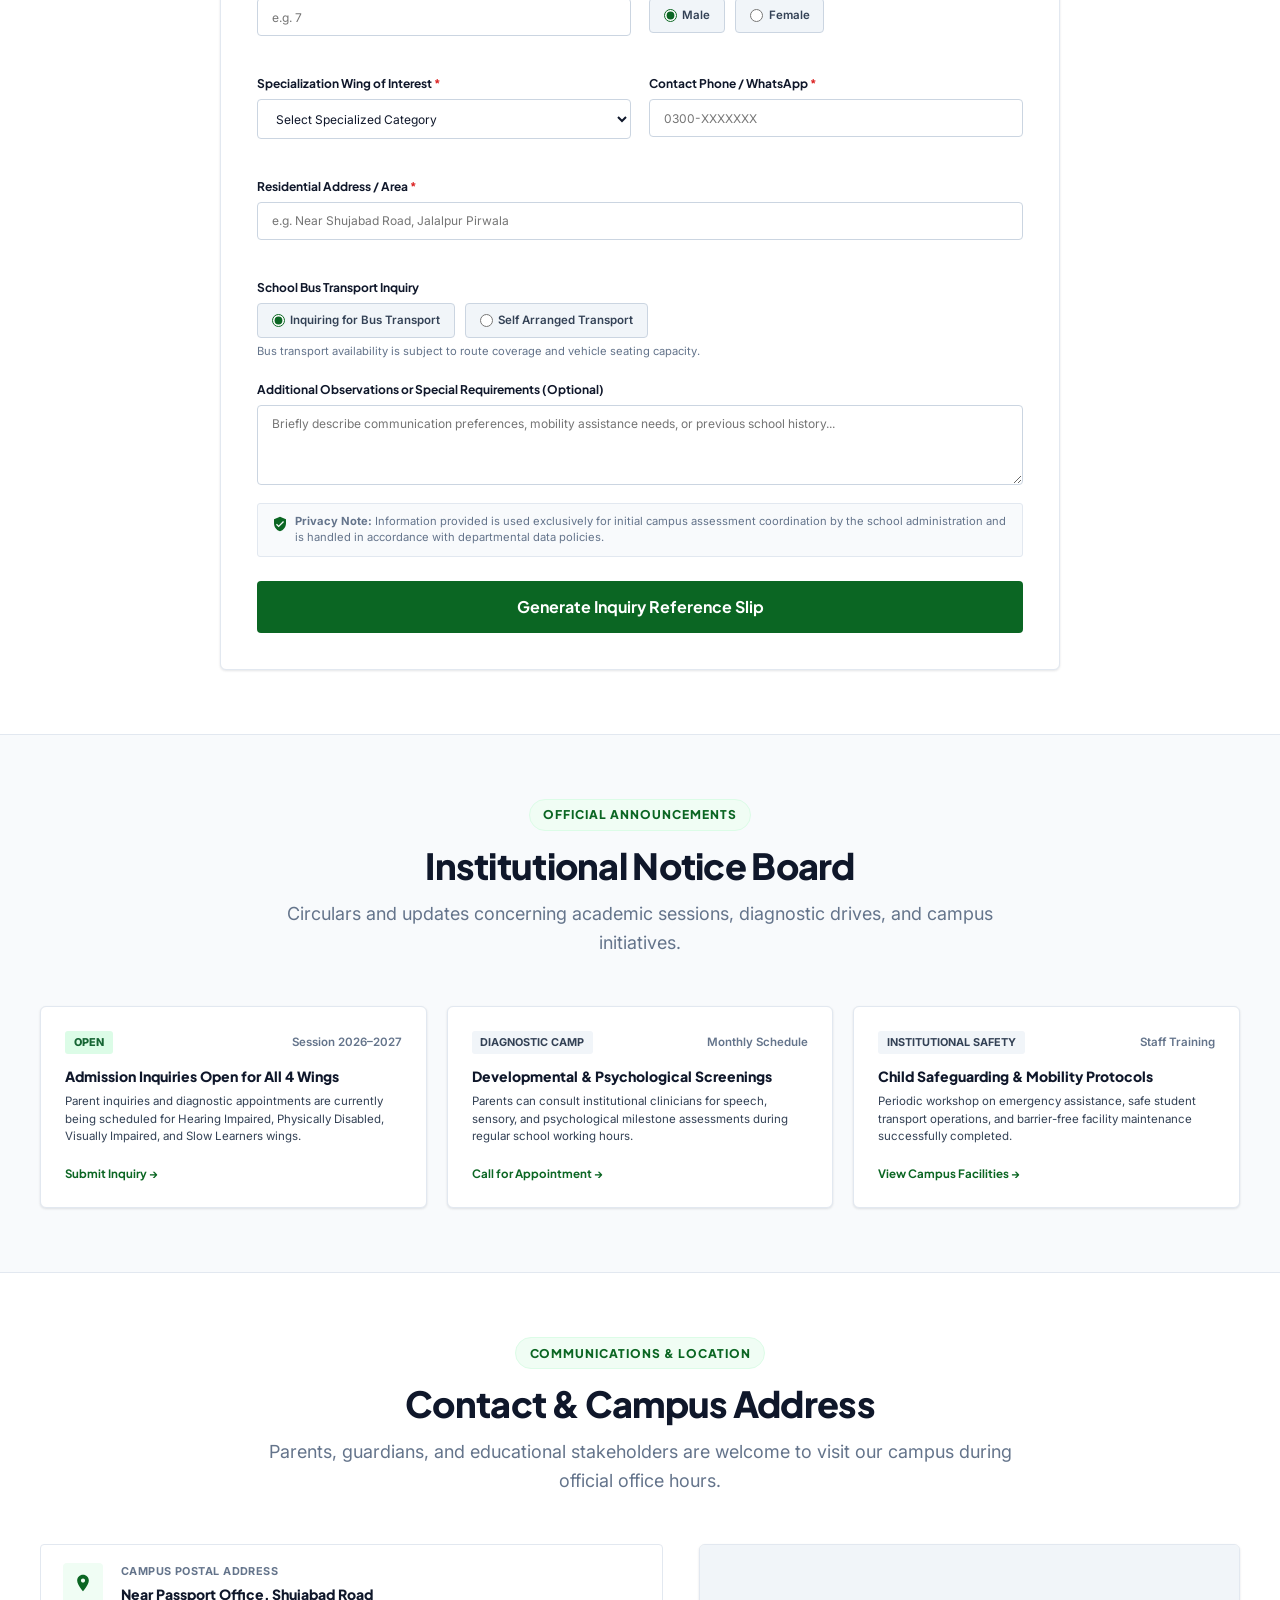
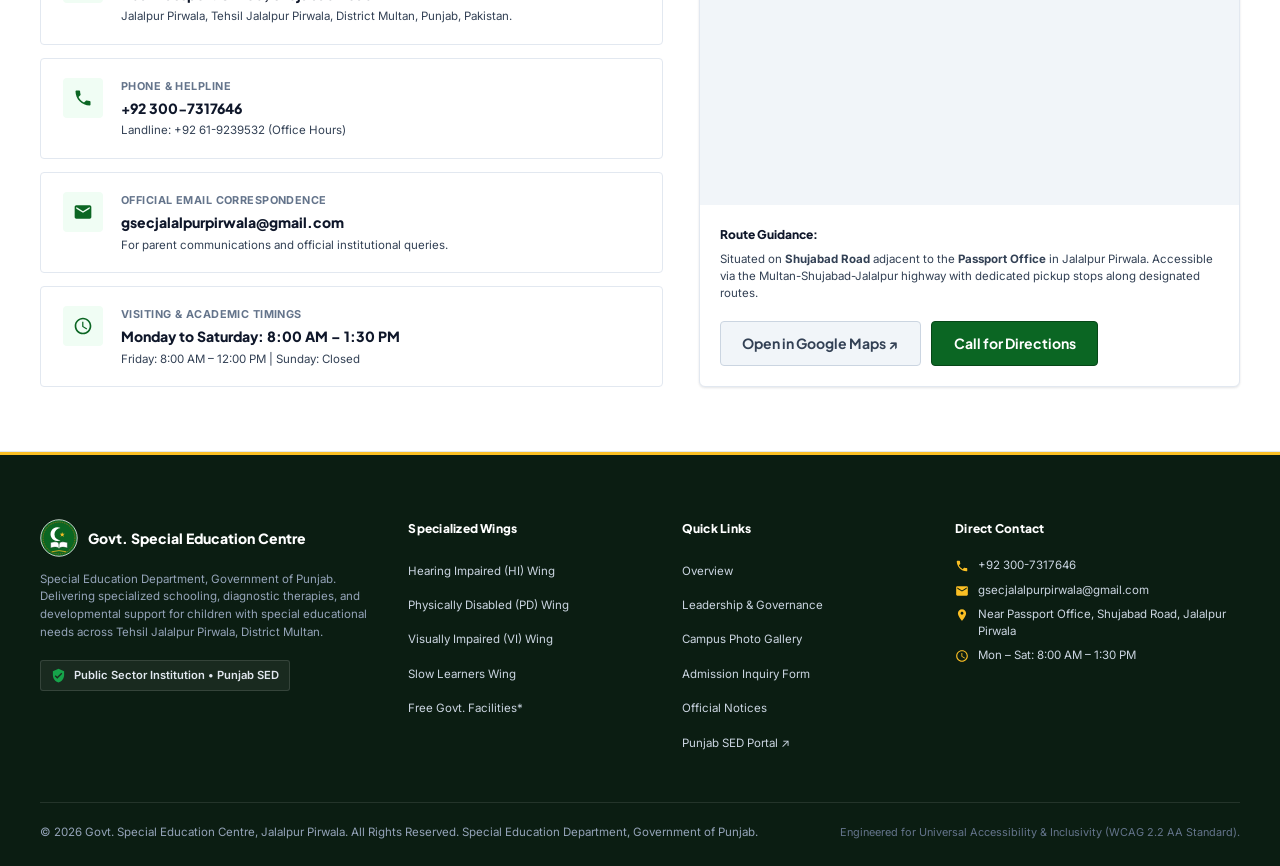
==== commit aa03c8ba: "Final Production Polish: Human-crafted UI/UX, desktop single-row nav, compact header, mobile admissi" ====
--- a/index.html
+++ b/index.html
@@ -3,1177 +3,1371 @@
 <head>
   <meta charset="UTF-8">
   <meta name="viewport" content="width=device-width, initial-scale=1.0">
-  <title>Govt. Special Education Centre, Jalalpur Pirwala | SED Punjab</title>
-  <meta name="description" content="Official website of Govt. Special Education Centre, Jalalpur Pirwala. 100% Free specialized education, therapy, psychological assessments, and free student transport under the Special Education Department, Government of Punjab.">
-  <meta name="keywords" content="Govt Special Education Centre Jalalpur Pirwala, Special Education Punjab, Special School Jalalpur Pirwala, Hearing Impaired, Physically Disabled, Visually Impaired, Slow Learners, Muhammad Tayyab, SED Punjab Multan">
+  <title>Govt. Special Education Centre, Jalalpur Pirwala | Special Education Department Punjab</title>
   
+  <meta name="description" content="Official website of Govt. Special Education Centre, Jalalpur Pirwala. Specialized education, clinical therapies, psychological assessments, and transport services under the Special Education Department, Government of Punjab.">
+  <meta name="keywords" content="Govt Special Education Centre Jalalpur Pirwala, Special Education Punjab, Special School Jalalpur Pirwala, Hearing Impaired, Physically Disabled, Visually Impaired, Slow Learners, Salman Hassan Ghouri, Muhammad Tayyab, SED Punjab Multan">
+  <meta name="author" content="Special Education Department, Government of Punjab">
+  <meta name="robots" content="index, follow">
+  
+  <!-- Canonical URL -->
+  <link rel="canonical" href="https://gsec-jalalpur-pirwala.vercel.app/">
+  
+  <!-- Open Graph / Facebook -->
+  <meta property="og:type" content="website">
+  <meta property="og:url" content="https://gsec-jalalpur-pirwala.vercel.app/">
+  <meta property="og:title" content="Govt. Special Education Centre, Jalalpur Pirwala | SED Punjab">
+  <meta property="og:description" content="Public sector special education institution providing specialized schooling, clinical therapies, and student welfare under the Special Education Department, Government of Punjab.">
+  <meta property="og:image" content="https://gsec-jalalpur-pirwala.vercel.app/assets/images/school-building-front.jpg">
+  
+  <!-- Twitter -->
+  <meta property="twitter:card" content="summary_large_image">
+  <meta property="twitter:url" content="https://gsec-jalalpur-pirwala.vercel.app/">
+  <meta property="twitter:title" content="Govt. Special Education Centre, Jalalpur Pirwala">
+  <meta property="twitter:description" content="Official portal of Govt. Special Education Centre, Jalalpur Pirwala. Special Education Department, Govt. of Punjab.">
+  <meta property="twitter:image" content="https://gsec-jalalpur-pirwala.vercel.app/assets/images/school-building-front.jpg">
+
   <link rel="icon" type="image/svg+xml" href="assets/images/logo.svg">
   <link rel="manifest" href="manifest.json">
-  <meta name="theme-color" content="#0b6623">
+  <meta name="theme-color" content="#074718">
   
-  <!-- Google Fonts: Inter & Plus Jakarta Sans / EB Garamond (School Zone Theme) -->
+  <!-- Google Fonts: Plus Jakarta Sans & Inter -->
   <link rel="preconnect" href="https://fonts.googleapis.com">
   <link rel="preconnect" href="https://fonts.gstatic.com" crossorigin>
-  <link href="https://fonts.googleapis.com/css2?family=Inter:wght@300;400;500;600;700;800&family=Plus+Jakarta+Sans:wght@500;600;700;800&display=swap" rel="stylesheet">
+  <link href="https://fonts.googleapis.com/css2?family=Inter:wght@300;400;500;600;700&family=Plus+Jakarta+Sans:wght@500;600;700;800&display=swap" rel="stylesheet">
   
-  <link rel="stylesheet" href="styles.css?v=2.2">
+  <link rel="stylesheet" href="styles.css?v=3.2">
+
+  <!-- Schema.org EducationalOrganization JSON-LD -->
+  <script type="application/ld+json">
+  {
+    "@context": "https://schema.org",
+    "@type": "EducationalOrganization",
+    "name": "Govt. Special Education Centre, Jalalpur Pirwala",
+    "alternateName": "GSEC Jalalpur Pirwala",
+    "url": "https://gsec-jalalpur-pirwala.vercel.app/",
+    "logo": "https://gsec-jalalpur-pirwala.vercel.app/assets/images/logo.svg",
+    "image": "https://gsec-jalalpur-pirwala.vercel.app/assets/images/school-building-front.jpg",
+    "description": "Public sector special education institution providing specialized academic programs, therapies, and student support under the Special Education Department, Government of Punjab.",
+    "address": {
+      "@type": "PostalAddress",
+      "streetAddress": "Near Passport Office, Shujabad Road",
+      "addressLocality": "Jalalpur Pirwala",
+      "addressRegion": "Punjab",
+      "postalCode": "60000",
+      "addressCountry": "PK"
+    },
+    "telephone": "+92-300-7317646",
+    "email": "gsecjalalpurpirwala@gmail.com",
+    "parentOrganization": {
+      "@type": "GovernmentOrganization",
+      "name": "Special Education Department, Government of Punjab",
+      "url": "https://sed.punjab.gov.pk"
+    },
+    "employee": [
+      {
+        "@type": "Person",
+        "name": "Mr. Salman Hassan Ghouri",
+        "jobTitle": "Headmaster, SSET (HI / BS-17)"
+      },
+      {
+        "@type": "Person",
+        "name": "Mr. Muhammad Tayyab",
+        "jobTitle": "Senior Special Education Teacher (SSET / BS-17)"
+      }
+    ]
+  }
+  </script>
 </head>
 <body>
 
-  <!-- 1. School Zone Top Header Bar -->
-  <div class="sz-top-bar">
-    <div class="container sz-top-bar-inner">
-      <div class="sz-top-left">
-        <span class="sz-top-item sz-top-dept">
-          <svg viewBox="0 0 24 24"><path d="M12 2L2 7l10 5 10-5-10-5zm0 8.75L4.41 7 12 3.2 19.59 7 12 10.75zm-8 4.25l8 4 8-4v3l-8 4-8-4v-3z"/></svg>
+  <!-- Skip to Main Content Link for WCAG 2.2 AA -->
+  <a href="#main-content" class="skip-link">Skip to main content</a>
+
+  <!-- 1. Government Institutional Top Bar (Refined & Clean) -->
+  <div class="gov-top-bar">
+    <div class="container gov-top-bar-inner">
+      <div class="gov-top-left">
+        <span class="gov-top-item">
+          <svg viewBox="0 0 24 24" aria-hidden="true"><path d="M12 2L2 7l10 5 10-5-10-5zm0 8.75L4.41 7 12 3.2 19.59 7 12 10.75zm-8 4.25l8 4 8-4v3l-8 4-8-4v-3z"/></svg>
           Special Education Department, Govt. of Punjab
         </span>
-        <span class="sz-top-divider">|</span>
-        <a href="tel:+923007317646" class="sz-top-item sz-top-phone">
-          <svg viewBox="0 0 24 24"><path d="M6.62 10.79c1.44 2.83 3.76 5.14 6.59 6.59l2.2-2.2c.27-.27.67-.36 1.02-.24 1.12.37 2.33.57 3.57.57.55 0 1 .45 1 1V20c0 .55-.45 1-1 1-9.39 0-17-7.61-17-17 0-.55.45-1 1-1h3.5c.55 0 1 .45 1 1 0 1.25.2 2.45.57 3.57.11.35.03.74-.25 1.02l-2.2 2.2z"/></svg>
-          +92 300-7317646
+        <span class="gov-top-divider" aria-hidden="true">|</span>
+        <a href="tel:+923007317646" class="gov-top-item">
+          <svg viewBox="0 0 24 24" aria-hidden="true"><path d="M6.62 10.79c1.44 2.83 3.76 5.14 6.59 6.59l2.2-2.2c.27-.27.67-.36 1.02-.24 1.12.37 2.33.57 3.57.57.55 0 1 .45 1 1V20c0 .55-.45 1-1 1-9.39 0-17-7.61-17-17 0-.55.45-1 1-1h3.5c.55 0 1 .45 1 1 0 1.25.2 2.45.57 3.57.11.35.03.74-.25 1.02l-2.2 2.2z"/></svg>
+          Helpline: +92 300-7317646
         </a>
-        <span class="sz-top-divider">|</span>
-        <span class="sz-top-item sz-top-timing">
-          <svg viewBox="0 0 24 24"><path d="M11.99 2C6.47 2 2 6.48 2 12s4.47 10 9.99 10C17.52 22 22 17.52 22 12S17.52 2 11.99 2zM12 20c-4.42 0-8-3.58-8-8s3.58-8 8-8 8 3.58 8 8-3.58 8-8 8zm.5-13H11v6l5.25 3.15.75-1.23-4.5-2.67z"/></svg>
-          Mon - Sat: 8:00 AM – 1:30 PM
+        <span class="gov-top-divider" aria-hidden="true">|</span>
+        <span class="gov-top-item gov-timing-item">
+          <svg viewBox="0 0 24 24" aria-hidden="true"><path d="M11.99 2C6.47 2 2 6.48 2 12s4.47 10 9.99 10C17.52 22 22 17.52 22 12S17.52 2 11.99 2zM12 20c-4.42 0-8-3.58-8-8s3.58-8 8-8 8 3.58 8 8-3.58 8-8 8zm.5-13H11v6l5.25 3.15.75-1.23-4.5-2.67z"/></svg>
+          Mon – Sat: 8:00 AM – 1:30 PM
         </span>
       </div>
 
-      <div class="sz-top-right">
-        <!-- Accessibility Quick Suite -->
-        <div class="sz-a11y-controls" aria-label="Accessibility Options">
-          <button id="btn-tts" class="sz-a11y-pill" title="Listen to summary">
-            <svg width="12" height="12" viewBox="0 0 24 24" fill="currentColor"><path d="M3 9v6h4l5 5V4L7 9H3zm13.5 3c0-1.77-1.02-3.29-2.5-4.03v8.05c1.48-.73 2.5-2.25 2.5-4.02z"/></svg>
-            <span>Listen</span>
+      <div class="gov-top-right">
+        <!-- Accessibility Quick Toolbar -->
+        <div class="a11y-toolbar" role="region" aria-label="Accessibility Settings">
+          <button id="btn-tts" class="a11y-btn" aria-pressed="false" title="Listen to institution overview summary">
+            <svg width="12" height="12" viewBox="0 0 24 24" fill="currentColor" aria-hidden="true"><path d="M3 9v6h4l5 5V4L7 9H3zm13.5 3c0-1.77-1.02-3.29-2.5-4.03v8.05c1.48-.73 2.5-2.25 2.5-4.02z"/></svg>
+            <span id="tts-label">Listen</span>
           </button>
-          <button id="btn-contrast" class="sz-a11y-pill" title="High Contrast Mode">
+          <button id="btn-contrast" class="a11y-btn" aria-pressed="false" title="Toggle high contrast display mode">
             <span>Contrast</span>
           </button>
-          <button id="btn-font-dec" class="sz-a11y-pill" title="Decrease Font">A-</button>
-          <button id="btn-font-reset" class="sz-a11y-pill active" title="Reset Font">A</button>
-          <button id="btn-font-inc" class="sz-a11y-pill" title="Increase Font">A+</button>
-        </div>
-        <a href="https://sed.punjab.gov.pk" target="_blank" rel="noopener noreferrer" class="sz-top-link">
-          Punjab SED Portal ↗
+          <button id="btn-dyslexic" class="a11y-btn" aria-pressed="false" title="Toggle dyslexia-friendly font mode">
+            <span>Dyslexia</span>
+          </button>
+          <div class="font-resizer" role="group" aria-label="Text Size Controls">
+            <button id="btn-font-dec" class="a11y-font-btn" title="Decrease font size" aria-label="Decrease font size">A-</button>
+            <button id="btn-font-reset" class="a11y-font-btn active" title="Reset font size to default" aria-label="Default font size">A</button>
+            <button id="btn-font-inc" class="a11y-font-btn" title="Increase font size" aria-label="Increase font size">A+</button>
+          </div>
+        </div>
+        <a href="https://sed.punjab.gov.pk" target="_blank" rel="noopener noreferrer" class="gov-portal-link" title="Open Punjab Special Education Department Portal">
+          SED Portal <span aria-hidden="true">↗</span>
         </a>
       </div>
     </div>
   </div>
 
-  <!-- 2. School Zone Main Branding Header (White Background) -->
-  <header class="sz-main-header">
-    <div class="container sz-main-header-inner">
-      <div class="sz-brand">
-        <div class="sz-logo-mark">
-          <svg viewBox="0 0 24 24">
-            <path d="M12 3L1 9l4 2.18v6L12 21l7-3.82v-6l2-1.09V17h2V9L12 3zm6.82 6L12 12.72 5.18 9 12 5.28 18.82 9zM17 15.99l-5 2.73-5-2.73v-3.72L12 15l5-2.73v3.72z"/>
-          </svg>
-        </div>
-        <div class="sz-brand-text">
-          <span class="sz-school-title">Govt. Special Education Centre</span>
-          <span class="sz-school-subtitle">Jalalpur Pirwala, District Multan</span>
-          <span class="sz-school-badge">Public Sector • Punjab Special Education</span>
-        </div>
-      </div>
-
-      <div class="sz-header-info-group">
-        <!-- Phone Box -->
-        <a href="tel:+923007317646" class="sz-info-box sz-info-box-link">
-          <div class="sz-info-icon">
+  <!-- 2. Main Institutional Header (Compact & Premium) -->
+  <header class="site-header">
+    <div class="container site-header-inner">
+      <a href="#home" class="institution-branding" aria-label="Govt Special Education Centre Jalalpur Pirwala Home">
+        <div class="institution-logo-wrap">
+          <img src="assets/images/logo.svg" alt="Punjab Government Special Education Department Seal" width="48" height="48" class="institution-logo-img">
+        </div>
+        <div class="institution-title-group">
+          <span class="institution-name">Govt. Special Education Centre</span>
+          <span class="institution-location">Jalalpur Pirwala, District Multan</span>
+          <span class="institution-badge">Public Sector • Punjab Special Education</span>
+        </div>
+      </a>
+
+      <div class="header-contact-group">
+        <!-- Direct Phone Link -->
+        <a href="tel:+923007317646" class="header-info-box header-info-link" title="Call Principal's Office">
+          <div class="header-info-icon" aria-hidden="true">
             <svg viewBox="0 0 24 24"><path d="M6.62 10.79c1.44 2.83 3.76 5.14 6.59 6.59l2.2-2.2c.27-.27.67-.36 1.02-.24 1.12.37 2.33.57 3.57.57.55 0 1 .45 1 1V20c0 .55-.45 1-1 1-9.39 0-17-7.61-17-17 0-.55.45-1 1-1h3.5c.55 0 1 .45 1 1 0 1.25.2 2.45.57 3.57.11.35.03.74-.25 1.02l-2.2 2.2z"/></svg>
           </div>
-          <div class="sz-info-text">
-            <strong>(0300) 731-7646</strong>
-            <span class="sz-email-text">gsecjalalpurpirwala@gmail.com</span>
+          <div class="header-info-text">
+            <strong>+92 300-7317646</strong>
+            <span>gsecjalalpurpirwala@gmail.com</span>
           </div>
         </a>
 
         <!-- Location Box -->
-        <div class="sz-info-box sz-hide-tablet">
-          <div class="sz-info-icon">
+        <div class="header-info-box header-location-box">
+          <div class="header-info-icon" aria-hidden="true">
             <svg viewBox="0 0 24 24"><path d="M12 2C8.13 2 5 5.13 5 9c0 5.25 7 13 7 13s7-7.75 7-13c0-3.87-3.13-7-7-7zm0 9.5c-1.38 0-2.5-1.12-2.5-2.5s1.12-2.5 2.5-2.5 2.5 1.12 2.5 2.5-1.12 2.5-2.5 2.5z"/></svg>
           </div>
-          <div class="sz-info-text">
+          <div class="header-info-text">
             <strong>Shujabad Road</strong>
-            <span>Near Passport Office, Jalalpur Pirwala</span>
-          </div>
-        </div>
-
-        <!-- Apply Now Header Button -->
-        <div class="sz-header-btn-wrap">
-          <a href="#tools" class="sz-apply-btn">APPLY NOW</a>
+            <span>Near Passport Office, Jalalpur</span>
+          </div>
+        </div>
+
+        <!-- Inquiry Action Button -->
+        <div class="header-cta-wrap">
+          <a href="#admissions" class="btn btn-primary-header">ADMISSION INQUIRY</a>
         </div>
       </div>
     </div>
   </header>
 
-  <!-- 3. School Zone Solid Green Navigation Bar -->
-  <nav class="sz-navbar" role="navigation" aria-label="Main Navigation">
-    <div class="container sz-nav-inner">
-      <div class="sz-nav-brand-mobile">
-        <span class="sz-nav-mobile-title">GSEC Navigation</span>
-      </div>
-
-      <div id="sz-nav-links" class="sz-nav-links">
-        <a href="#home" class="sz-nav-item active">HOME</a>
-        <a href="#about" class="sz-nav-item">OVERVIEW</a>
-        <a href="#programs" class="sz-nav-item">SPECIALIZATIONS</a>
-        <a href="#leadership" class="sz-nav-item">LEADERSHIP & GOVERNANCE</a>
-        <a href="#facilities" class="sz-nav-item">FREE FACILITIES</a>
-        <a href="#gallery" class="sz-nav-item">CAMPUS GALLERY</a>
-        <a href="#tools" class="sz-nav-item">ADMISSION FORM</a>
-        <a href="#contact" class="sz-nav-item">CONTACT US</a>
-      </div>
-
-      <div class="sz-nav-right">
-        <a href="#tools" class="sz-nav-cta">ONLINE ADMISSION</a>
-        <button id="sz-mobile-toggle-btn" class="sz-mobile-toggle" aria-label="Toggle Navigation Menu" aria-expanded="false" aria-controls="sz-nav-links">
-          <span class="sz-hamburger-icon">☰</span>
+  <!-- 3. Main Navigation Bar (Clean Single-Row Desktop) -->
+  <nav id="main-nav" class="main-navbar" role="navigation" aria-label="Primary Navigation">
+    <div class="container main-nav-inner">
+      <div class="nav-brand-mobile">
+        <span>GSEC Jalalpur Navigation</span>
+      </div>
+
+      <div id="main-nav-links" class="nav-links-list">
+        <a href="#home" class="nav-link-item active">Home</a>
+        <a href="#about" class="nav-link-item">Overview</a>
+        <a href="#programs" class="nav-link-item">Specializations</a>
+        <a href="#leadership" class="nav-link-item">Leadership</a>
+        <a href="#facilities" class="nav-link-item">Facilities</a>
+        <a href="#gallery" class="nav-link-item">Gallery</a>
+        <a href="#admissions" class="nav-link-item">Admissions</a>
+        <a href="#notices" class="nav-link-item">Notices</a>
+        <a href="#contact" class="nav-link-item">Contact</a>
+      </div>
+
+      <div class="nav-actions-right">
+        <a href="#admissions" class="nav-pill-cta">INQUIRE NOW</a>
+        <button id="nav-toggle-btn" class="nav-toggle-btn" aria-label="Toggle navigation menu" aria-expanded="false" aria-controls="main-nav-links">
+          <span class="hamburger-icon" aria-hidden="true">☰</span>
         </button>
       </div>
     </div>
   </nav>
 
-  <!-- 4. School Zone Hero Banner -->
-  <section id="home" class="sz-hero-banner">
-    <div class="sz-hero-bg-overlay"></div>
-    <div class="container sz-hero-container">
-      <div class="sz-hero-content">
-        <span class="sz-hero-tag">Special Education Department • Govt. of Punjab</span>
-        <h1 class="sz-hero-title">
-          Empowering Every Child With Dignity, Skills & Care
-        </h1>
-        <p class="sz-hero-desc">
-          Govt. Special Education Centre, Jalalpur Pirwala provides 100% free specialized academic schooling, speech & physical therapies, psychological assessments, and free daily pick-and-drop bus transport for differently-abled children.
-        </p>
-        <div class="sz-hero-actions">
-          <a href="#tools" class="sz-btn sz-btn-primary">APPLY FOR ADMISSION</a>
-          <a href="#programs" class="sz-btn sz-btn-outline">EXPLORE 4 WINGS</a>
-          <a href="tel:+923007317646" class="sz-btn sz-btn-outline">CALL CAMPUS</a>
-        </div>
-      </div>
-    </div>
-  </section>
-
-  <!-- 5. School Zone Signature 4-Color Feature Boxes (Overlapping Banner) -->
-  <section class="sz-feature-strip">
-    <div class="container">
-      <div class="sz-feature-grid">
-        <!-- Box 1: Blue -->
-        <div class="sz-feature-box sz-box-blue">
-          <div class="sz-box-icon">
-            <svg viewBox="0 0 24 24"><path d="M12 3L1 9l4 2.18v6L12 21l7-3.82v-6l2-1.09V17h2V9L12 3zm6.82 6L12 12.72 5.18 9 12 5.28 18.82 9z"/></svg>
-          </div>
-          <h3>100% Free Education</h3>
-          <p>Free textbooks, braille literature, uniforms, stationery, and student stipends funded by Punjab Government.</p>
-          <a href="#facilities" class="sz-box-link">Learn More →</a>
-        </div>
-
-        <!-- Box 2: Pink/Crimson -->
-        <div class="sz-feature-box sz-box-pink">
-          <div class="sz-box-icon">
-            <svg viewBox="0 0 24 24"><path d="M19 3H5c-1.1 0-1.99.9-1.99 2L3 19c0 1.1.9 2 2 2h14c1.1 0 2-.9 2-2V5c0-1.1-.9-2-2-2zm-1 11h-4v4h-4v-4H6v-4h4V6h4v4h4v4z"/></svg>
-          </div>
-          <h3>Clinical Therapies</h3>
-          <p>Licensed developmental psychologists, speech therapists, and motor rehabilitation clinicians on campus.</p>
-          <a href="#programs" class="sz-box-link">Our Therapies →</a>
-        </div>
-
-        <!-- Box 3: Green -->
-        <div class="sz-feature-box sz-box-green">
-          <div class="sz-box-icon">
-            <svg viewBox="0 0 24 24"><path d="M12 2C6.48 2 2 6.48 2 12s4.48 10 10 10 10-4.48 10-10S17.52 2 12 2zm-2 15l-5-5 1.41-1.41L10 14.17l7.59-7.59L19 8l-9 9z"/></svg>
-          </div>
-          <h3>4 Specialized Wings</h3>
-          <p>Dedicated wings for Hearing Impaired, Physically Disabled, Visually Impaired, and Slow Learners.</p>
-          <a href="#programs" class="sz-box-link">View Wings →</a>
-        </div>
-
-        <!-- Box 4: Orange -->
-        <div class="sz-feature-box sz-box-orange">
-          <div class="sz-box-icon">
-            <svg viewBox="0 0 24 24"><path d="M4 16c0 .88.39 1.67 1 2.22V20c0 .55.45 1 1 1h1c.55 0 1-.45 1-1v-1h8v1c0 .55.45 1 1 1h1c.55 0 1-.45 1-1v-1.78c.61-.55 1-1.34 1-2.22V6c0-3.5-3.58-4-8-4s-8 .5-8 4v10zm3.5 1c-.83 0-1.5-.67-1.5-1.5S6.67 14 7.5 14s1.5.67 1.5 1.5S8.33 17 7.5 17zm9 0c-.83 0-1.5-.67-1.5-1.5s.67-1.5 1.5-1.5 1.5.67 1.5 1.5-.67 1.5-1.5 1.5zm1.5-6H6V6h12v5z"/></svg>
-          </div>
-          <h3>Free Daily Transport</h3>
-          <p>Attendant-supervised dedicated school bus providing door-to-door pick & drop across Tehsil Jalalpur Pirwala.</p>
-          <a href="#facilities" class="sz-box-link">Bus Routes →</a>
-        </div>
-      </div>
-    </div>
-  </section>
-
-
-
-  <!-- General Institutional Overview & Mission -->
-  <section id="about" class="section section-bg-subtle">
-    <div class="container">
-      <div class="about-grid">
-        <div class="about-content">
-          <span class="section-tag">General Overview & Mandate</span>
-          <h2 class="section-title">A Beacon of Inclusive Learning in Jalalpur Pirwala</h2>
-          <p class="about-lead">
-            Established under the <strong>Special Education Department, Government of Punjab</strong>, the centre delivers free, equitable, and modern education designed specifically for differently-abled children in Tehsil Jalalpur Pirwala and surrounding regions of District Multan.
+  <!-- Main Content Container -->
+  <main id="main-content">
+
+    <!-- 4. Institutional Hero Section (Balanced & Authoritative) -->
+    <section id="home" class="hero-section" aria-label="Institutional Introduction">
+      <div class="hero-bg-overlay" aria-hidden="true"></div>
+      <div class="container hero-container">
+        <div class="hero-grid">
+          <div class="hero-content">
+            <div class="hero-badge">
+              <svg viewBox="0 0 24 24" width="15" height="15" fill="currentColor" aria-hidden="true"><path d="M12 1L3 5v6c0 5.55 3.84 10.74 9 12 5.16-1.26 9-6.45 9-12V5l-9-4zm-2 16l-4-4 1.41-1.41L10 14.17l6.59-6.59L18 9l-8 8z"/></svg>
+              Special Education Department • Govt. of Punjab
+            </div>
+            <h1 class="hero-title">
+              Govt. Special Education Centre, Jalalpur Pirwala
+            </h1>
+            <p class="hero-lead">
+              A public sector institution dedicated to providing specialized academic education, developmental therapies, and structured welfare support for differently-abled children across Tehsil Jalalpur Pirwala.
+            </p>
+            <div class="hero-ctas">
+              <a href="#admissions" class="btn btn-hero-gold">Admission Inquiry</a>
+              <a href="#programs" class="btn btn-hero-outline">Explore 4 Wings</a>
+              <a href="#contact" class="btn btn-hero-outline">Contact Centre</a>
+            </div>
+
+            <div class="hero-trust-row">
+              <div class="trust-item">
+                <span class="trust-num">4</span>
+                <span class="trust-lbl">Specialized Wings</span>
+              </div>
+              <div class="trust-divider" aria-hidden="true"></div>
+              <div class="trust-item">
+                <span class="trust-num">BS-17</span>
+                <span class="trust-lbl">Qualified Leadership</span>
+              </div>
+              <div class="trust-divider" aria-hidden="true"></div>
+              <div class="trust-item">
+                <span class="trust-num">SED</span>
+                <span class="trust-lbl">Punjab Curriculum</span>
+              </div>
+              <div class="trust-divider" aria-hidden="true"></div>
+              <div class="trust-item">
+                <span class="trust-num">Free</span>
+                <span class="trust-lbl">Public Welfare Support*</span>
+              </div>
+            </div>
+          </div>
+
+          <div class="hero-visual">
+            <div class="hero-image-frame">
+              <img src="assets/images/school-building-front.jpg" alt="Govt Special Education Centre Jalalpur Pirwala Main Building" width="600" height="360" class="hero-main-img">
+              <div class="hero-caption-card">
+                <div class="caption-icon" aria-hidden="true">
+                  <svg viewBox="0 0 24 24" width="18" height="18" fill="currentColor"><path d="M12 2L1 9l4 2.18v6L12 21l7-3.82v-6l2-1.09V17h2V9L12 3zm6.82 6L12 12.72 5.18 9 12 5.28 18.82 9z"/></svg>
+                </div>
+                <div class="caption-text">
+                  <strong>Tehsil Campus Facility</strong>
+                  <span>Shujabad Road, Jalalpur Pirwala</span>
+                </div>
+              </div>
+            </div>
+          </div>
+        </div>
+      </div>
+    </section>
+
+    <!-- 5. Key Institutional Pillars Strip -->
+    <section class="pillars-section" aria-label="Institutional Core Pillars">
+      <div class="container">
+        <div class="pillars-grid">
+          <!-- Pillar 1: Specialized Instruction -->
+          <div class="pillar-card">
+            <div class="pillar-icon-box" aria-hidden="true">
+              <svg viewBox="0 0 24 24"><path d="M12 3L1 9l4 2.18v6L12 21l7-3.82v-6l2-1.09V17h2V9L12 3zm6.82 6L12 12.72 5.18 9 12 5.28 18.82 9z"/></svg>
+            </div>
+            <h3>Specialized Instruction</h3>
+            <p>Certified curricula adapted for Hearing Impairment, Visual Impairment, Physical Disabilities, and Slow Learners.</p>
+            <a href="#programs" class="pillar-link">View Wings →</a>
+          </div>
+
+          <!-- Pillar 2: Clinical & Allied Therapies -->
+          <div class="pillar-card">
+            <div class="pillar-icon-box" aria-hidden="true">
+              <svg viewBox="0 0 24 24"><path d="M19 3H5c-1.1 0-1.99.9-1.99 2L3 19c0 1.1.9 2 2 2h14c1.1 0 2-.9 2-2V5c0-1.1-.9-2-2-2zm-1 11h-4v4h-4v-4H6v-4h4V6h4v4h4v4z"/></svg>
+            </div>
+            <h3>Clinical & Allied Support</h3>
+            <p>Diagnostic evaluations, speech development guidance, and motor coordination support tailored to student needs.</p>
+            <a href="#programs" class="pillar-link">Therapy Support →</a>
+          </div>
+
+          <!-- Pillar 3: Welfare & Transportation -->
+          <div class="pillar-card">
+            <div class="pillar-icon-box" aria-hidden="true">
+              <svg viewBox="0 0 24 24"><path d="M4 16c0 .88.39 1.67 1 2.22V20c0 .55.45 1 1 1h1c.55 0 1-.45 1-1v-1h8v1c0 .55.45 1 1 1h1c.55 0 1-.45 1-1v-1.78c.61-.55 1-1.34 1-2.22V6c0-3.5-3.58-4-8-4s-8 .5-8 4v10zm3.5 1c-.83 0-1.5-.67-1.5-1.5S6.67 14 7.5 14s1.5.67 1.5 1.5S8.33 17 7.5 17zm9 0c-.83 0-1.5-.67-1.5-1.5s.67-1.5 1.5-1.5 1.5.67 1.5 1.5-.67 1.5-1.5 1.5zm1.5-6H6V6h12v5z"/></svg>
+            </div>
+            <h3>Dedicated Student Transport</h3>
+            <p>Attendant-supervised institutional bus service covering designated routes across Tehsil Jalalpur Pirwala.*</p>
+            <a href="#facilities" class="pillar-link">Route Guidelines →</a>
+          </div>
+
+          <!-- Pillar 4: Public Sector Affiliation -->
+          <div class="pillar-card">
+            <div class="pillar-icon-box" aria-hidden="true">
+              <svg viewBox="0 0 24 24"><path d="M12 1L3 5v6c0 5.55 3.84 10.74 9 12 5.16-1.26 9-6.45 9-12V5l-9-4zm-2 16l-4-4 1.41-1.41L10 14.17l6.59-6.59L18 9l-8 8z"/></svg>
+            </div>
+            <h3>Punjab SED Governance</h3>
+            <p>Administered under District Education Office (DEO) Special Education Multan and Punjab Special Education Department.</p>
+            <a href="#leadership" class="pillar-link">Governance Details →</a>
+          </div>
+        </div>
+      </div>
+    </section>
+
+    <!-- 6. About Section (Editorial Split) -->
+    <section id="about" class="section section-alt">
+      <div class="container">
+        <div class="editorial-split">
+          <div class="editorial-text">
+            <span class="section-kicker">Mandate & Educational Role</span>
+            <h2 class="section-heading">Dedicated Special Education for Tehsil Jalalpur Pirwala</h2>
+            
+            <p class="lead-paragraph">
+              Established under the <strong>Special Education Department, Government of Punjab</strong>, Govt. Special Education Centre, Jalalpur Pirwala functions as the primary public sector educational institution for children with diverse physical, sensory, and learning needs in southern District Multan.
+            </p>
+
+            <p>
+              Our institutional mission is centered on empowering each child to achieve personal autonomy, functional communication, and academic development. We combine government-approved curricula with specialized instructional tools, individualized education plans (IEPs), and supportive therapeutic practices.
+            </p>
+
+            <div class="feature-checklist">
+              <div class="checklist-item">
+                <div class="check-icon" aria-hidden="true">
+                  <svg viewBox="0 0 24 24"><path d="M9 16.17L4.83 12l-1.42 1.41L9 19 21 7l-1.41-1.41z"/></svg>
+                </div>
+                <div>
+                  <strong>Individualized Education Plans (IEPs)</strong>
+                  <p>Custom learning goals adapted to the unique pace and developmental profile of each student.</p>
+                </div>
+              </div>
+
+              <div class="checklist-item">
+                <div class="check-icon" aria-hidden="true">
+                  <svg viewBox="0 0 24 24"><path d="M9 16.17L4.83 12l-1.42 1.41L9 19 21 7l-1.41-1.41z"/></svg>
+                </div>
+                <div>
+                  <strong>Accessible & Barrier-Free Infrastructure</strong>
+                  <p>Equipped with wheelchair ramps, tactile pathways, and safety-compliant learning spaces.</p>
+                </div>
+              </div>
+
+              <div class="checklist-item">
+                <div class="check-icon" aria-hidden="true">
+                  <svg viewBox="0 0 24 24"><path d="M9 16.17L4.83 12l-1.42 1.41L9 19 21 7l-1.41-1.41z"/></svg>
+                </div>
+                <div>
+                  <strong>Government Welfare & Material Provision</strong>
+                  <p>Tuition-free learning, textbooks, and subsidized transport as governed by departmental policies.*</p>
+                </div>
+              </div>
+            </div>
+          </div>
+
+          <div class="editorial-media">
+            <div class="editorial-image-frame">
+              <img src="assets/images/classroom-interactive.jpg" alt="Interactive Special Education Classroom at GSEC Jalalpur Pirwala" width="560" height="380" loading="lazy">
+              <div class="editorial-quote-box">
+                <p>“Every child possesses inherent potential. Our institutional role is to nurture that potential with professional skill, patience, and dignified care.”</p>
+                <span>— Institutional Principle</span>
+              </div>
+            </div>
+          </div>
+        </div>
+      </div>
+    </section>
+
+    <!-- 7. Leadership & Governance Structure -->
+    <section id="leadership" class="section">
+      <div class="container">
+        <div class="section-title-wrap">
+          <span class="section-kicker">Institutional Governance</span>
+          <h2 class="section-heading">Leadership & Administrative Oversight</h2>
+          <p class="section-subtext">
+            Operating under the direct regulatory framework of the District Education Officer (DEO) Special Education, Multan, and the Special Education Department, Government of Punjab.
           </p>
-          <p>
-            Our pedagogical approach combines formal academic curricula with intensive clinical therapies, psychological counseling, and life-skills training to help every student achieve their maximum cognitive, physical, and vocational potential.
+        </div>
+
+        <div class="leadership-grid">
+          <!-- Card 1: Headmaster - Mr. Salman Hassan Ghouri -->
+          <div class="leader-card leader-card-headmaster">
+            <div class="leader-header-stripe">
+              <span class="leader-role-tag">Head of Institution</span>
+            </div>
+            <div class="leader-body">
+              <div class="leader-avatar-mark" aria-hidden="true">
+                <svg viewBox="0 0 24 24"><path d="M12 12c2.21 0 4-1.79 4-4s-1.79-4-4-4-4 1.79-4 4 1.79 4 4 4zm0 2c-2.67 0-8 1.34-8 4v2h16v-2c0-2.66-5.33-4-8-4z"/></svg>
+              </div>
+              <h3 class="leader-name">Mr. Salman Hassan Ghouri</h3>
+              <p class="leader-designation">Headmaster, SSET (HI / BS-17)</p>
+              
+              <div class="leader-meta">
+                <div class="leader-meta-row">
+                  <span class="meta-lbl">Pay Scale / Post:</span>
+                  <span class="meta-val">BS-17 (Basic Pay Scale 17)</span>
+                </div>
+                <div class="leader-meta-row">
+                  <span class="meta-lbl">Field Specialization:</span>
+                  <span class="meta-val">Hearing Impairment (HI) & Institutional Management</span>
+                </div>
+                <div class="leader-meta-row">
+                  <span class="meta-lbl">Departmental Role:</span>
+                  <span class="meta-val">Executive Administration & Institutional Oversight</span>
+                </div>
+              </div>
+
+              <div class="leader-responsibilities">
+                <h4>Core Responsibilities:</h4>
+                <ul>
+                  <li>Direct supervision of campus administrative and academic operations.</li>
+                  <li>Coordination with the District Education Office (DEO) Special Education, Multan.</li>
+                  <li>Oversight of curriculum implementation, student welfare programs, and parent consultations.</li>
+                </ul>
+              </div>
+            </div>
+          </div>
+
+          <!-- Card 2: Senior Administration - Mr. Muhammad Tayyab -->
+          <div class="leader-card leader-card-senior">
+            <div class="leader-header-stripe leader-stripe-teal">
+              <span class="leader-role-tag">Senior Administration & Faculty</span>
+            </div>
+            <div class="leader-body">
+              <div class="leader-avatar-mark" aria-hidden="true">
+                <svg viewBox="0 0 24 24"><path d="M12 12c2.21 0 4-1.79 4-4s-1.79-4-4-4-4 1.79-4 4 1.79 4 4 4zm0 2c-2.67 0-8 1.34-8 4v2h16v-2c0-2.66-5.33-4-8-4z"/></svg>
+              </div>
+              <h3 class="leader-name">Mr. Muhammad Tayyab</h3>
+              <p class="leader-designation">Senior Special Education Teacher (SSET / BS-17)</p>
+              
+              <div class="leader-meta">
+                <div class="leader-meta-row">
+                  <span class="meta-lbl">Pay Scale / Post:</span>
+                  <span class="meta-val">BS-17 (Basic Pay Scale 17)</span>
+                </div>
+                <div class="leader-meta-row">
+                  <span class="meta-lbl">Field Specialization:</span>
+                  <span class="meta-val">Hearing Impairment (HI) & Adaptive Pedagogies</span>
+                </div>
+                <div class="leader-meta-row">
+                  <span class="meta-lbl">Departmental Role:</span>
+                  <span class="meta-val">Pedagogical Coordination & Senior Academic Instruction</span>
+                </div>
+              </div>
+
+              <div class="leader-responsibilities">
+                <h4>Core Responsibilities:</h4>
+                <ul>
+                  <li>Instruction and coordination in Pakistan Sign Language (PSL) curriculum delivery.</li>
+                  <li>Coordination of primary and middle school academic adaptations and assessments.</li>
+                  <li>Faculty guidance in adaptive teaching methodologies and student progress evaluation.</li>
+                </ul>
+              </div>
+            </div>
+          </div>
+        </div>
+
+        <!-- Governance Oversight Callout Panel -->
+        <div class="governance-panel">
+          <div class="gov-panel-icon" aria-hidden="true">
+            <svg viewBox="0 0 24 24"><path d="M12 1L3 5v6c0 5.55 3.84 10.74 9 12 5.16-1.26 9-6.45 9-12V5l-9-4zm-2 16l-4-4 1.41-1.41L10 14.17l6.59-6.59L18 9l-8 8z"/></svg>
+          </div>
+          <div class="gov-panel-text">
+            <h4>Statutory Departmental Oversight</h4>
+            <p>
+              Govt. Special Education Centre, Jalalpur Pirwala is operated under the direct regulatory jurisdiction of the <strong>District Education Office (DEO) Special Education, Multan</strong>, and the <strong>Special Education Department, Government of Punjab</strong>. Administrative, budgetary, transport fleet, and instructional frameworks are managed under official government rules and service regulations.
+            </p>
+          </div>
+        </div>
+      </div>
+    </section>
+
+    <!-- 8. Government-Allocated Staff Structure -->
+    <section class="section section-alt">
+      <div class="container">
+        <div class="section-title-wrap">
+          <span class="section-kicker">Faculty & Personnel</span>
+          <h2 class="section-heading">Allocated Institutional Staff Structure</h2>
+          <p class="section-subtext">
+            Our campus brings together government-certified educators, allied health clinicians, and dedicated support personnel.
           </p>
-
-          <div class="about-highlights">
-            <div class="about-highlight-card">
-              <div class="highlight-icon">
-                <svg viewBox="0 0 24 24" fill="currentColor"><path d="M12 21.35l-1.45-1.32C5.4 15.36 2 12.28 2 8.5 2 5.42 4.42 3 7.5 3c1.74 0 3.41.81 4.5 2.09C13.09 3.81 14.76 3 16.5 3 19.58 3 22 5.42 22 8.5c0 3.78-3.4 6.86-8.55 11.54L12 21.35z"/></svg>
-              </div>
-              <div>
-                <h5>Child-Centric Growth</h5>
-                <p>Individualized Education Plans (IEPs) tailored to each child’s unique pace and abilities.</p>
-              </div>
-            </div>
-
-            <div class="about-highlight-card">
-              <div class="highlight-icon">
-                <svg viewBox="0 0 24 24" fill="currentColor"><path d="M18.92 6.01C18.72 5.42 18.16 5 17.5 5h-11c-.66 0-1.21.42-1.42 1.01L3 12v8c0 .55.45 1 1 1h1c.55 0 1-.45 1-1v-1h12v1c0 .55.45 1 1 1h1c.55 0 1-.45 1-1v-8l-2.08-5.99zM6.5 16c-.83 0-1.5-.67-1.5-1.5S5.67 13 6.5 13s1.5.67 1.5 1.5S7.33 16 6.5 16zm11 0c-.83 0-1.5-.67-1.5-1.5s.67-1.5 1.5-1.5 1.5.67 1.5 1.5-.67 1.5-1.5 1.5zM5 11l1.5-4.5h11L19 11H5z"/></svg>
-              </div>
-              <div>
-                <h5>Free Safe Transport</h5>
-                <p>Equipped school buses ensuring comfortable, monitored pick-and-drop to all students.</p>
-              </div>
-            </div>
-          </div>
-
-          <p>
-            The campus features dedicated, trained faculty (JSET & SSET), specialized allied health professionals, modern therapy facilities, and a secure environment supervised by institutional safety protocols.
+        </div>
+
+        <div class="staff-structure-grid">
+          <!-- JSET -->
+          <div class="staff-role-card">
+            <div class="staff-role-icon" aria-hidden="true">
+              <svg viewBox="0 0 24 24"><path d="M5 13.18v4L12 21l7-3.82v-4L12 17l-7-3.82zM12 3L1 9l11 6 9-4.91V17h2V9L12 3z"/></svg>
+            </div>
+            <h4>Junior Special Education Teachers</h4>
+            <span class="role-badge">JSET Faculty</span>
+            <p>Instructors specialized in foundational literacy, numeracy, and sensory development across primary grade levels.</p>
+            <div class="role-tags">
+              <span>HI Instruction</span>
+              <span>PD Support</span>
+              <span>Basic PSL</span>
+            </div>
+          </div>
+
+          <!-- SSET -->
+          <div class="staff-role-card">
+            <div class="staff-role-icon" aria-hidden="true">
+              <svg viewBox="0 0 24 24"><path d="M12 3L1 9l4 2.18v6L12 21l7-3.82v-6l2-1.09V17h2V9L12 3zm6.82 6L12 12.72 5.18 9 12 5.28 18.82 9z"/></svg>
+            </div>
+            <h4>Senior Special Education Teachers</h4>
+            <span class="role-badge">SSET Faculty (BS-17)</span>
+            <p>Senior subject experts supervising middle school academics, curriculum adjustments, and milestone examinations.</p>
+            <div class="role-tags">
+              <span>Curriculum Adaptation</span>
+              <span>IEP Supervision</span>
+              <span>Assessments</span>
+            </div>
+          </div>
+
+          <!-- Allied Health & Clinical -->
+          <div class="staff-role-card">
+            <div class="staff-role-icon" aria-hidden="true">
+              <svg viewBox="0 0 24 24"><path d="M19 3H5c-1.1 0-1.99.9-1.99 2L3 19c0 1.1.9 2 2 2h14c1.1 0 2-.9 2-2V5c0-1.1-.9-2-2-2zm-1 11h-4v4h-4v-4H6v-4h4V6h4v4h4v4z"/></svg>
+            </div>
+            <h4>Allied Health & Clinical Professionals</h4>
+            <span class="role-badge">Diagnostic & Therapy</span>
+            <p>Psychological evaluators and therapy specialists supporting speech articulation, cognitive growth, and motor coordination.</p>
+            <div class="role-tags">
+              <span>Psychological Assessment</span>
+              <span>Speech Support</span>
+              <span>Physical Therapy</span>
+            </div>
+          </div>
+
+          <!-- Non-Teaching & Transport -->
+          <div class="staff-role-card">
+            <div class="staff-role-icon" aria-hidden="true">
+              <svg viewBox="0 0 24 24"><path d="M4 16c0 .88.39 1.67 1 2.22V20c0 .55.45 1 1 1h1c.55 0 1-.45 1-1v-1h8v1c0 .55.45 1 1 1h1c.55 0 1-.45 1-1v-1.78c.61-.55 1-1.34 1-2.22V6c0-3.5-3.58-4-8-4s-8 .5-8 4v10zm3.5 1c-.83 0-1.5-.67-1.5-1.5S6.67 14 7.5 14s1.5.67 1.5 1.5S8.33 17 7.5 17zm9 0c-.83 0-1.5-.67-1.5-1.5s.67-1.5 1.5-1.5 1.5.67 1.5 1.5-.67 1.5-1.5 1.5zm1.5-6H6V6h12v5z"/></svg>
+            </div>
+            <h4>Non-Teaching & Transport Personnel</h4>
+            <span class="role-badge">Campus Operations</span>
+            <p>Administrative staff, licensed drivers, and student attendants ensuring safe transit and campus operations.</p>
+            <div class="role-tags">
+              <span>Transport Drivers</span>
+              <span>Student Attendants</span>
+              <span>Office Clerks</span>
+            </div>
+          </div>
+        </div>
+      </div>
+    </section>
+
+    <!-- 9. Specialized Programs / Wings -->
+    <section id="programs" class="section">
+      <div class="container">
+        <div class="section-title-wrap">
+          <span class="section-kicker">Special Education Wings</span>
+          <h2 class="section-heading">Four Specialized Academic Categories</h2>
+          <p class="section-subtext">
+            Our instructional structure is organized into four wings tailored to meet specific sensory, physical, and cognitive requirements.
           </p>
         </div>
 
-        <div class="about-media">
-          <div class="about-image-wrapper">
-            <img src="assets/images/classroom-interactive.jpg" alt="Interactive Classroom at Govt Special Education Centre">
-            <div class="about-badge-floating">
-              <h4>
-                <svg width="18" height="18" viewBox="0 0 24 24" fill="#fbbf24"><path d="M12 2L15.09 8.26L22 9.27L17 14.14L18.18 21.02L12 17.77L5.82 21.02L7 14.14L2 9.27L8.91 8.26L12 2Z"/></svg>
-                Punjab Special Education
-              </h4>
-              <p>Certified curriculum, psychological milestones, and state-backed inclusive welfare.</p>
-            </div>
-          </div>
-        </div>
-      </div>
-    </div>
-  </section>
-
-  <!-- Leadership & Administration Profiles -->
-  <section id="leadership" class="section">
-    <div class="container">
-      <div class="section-header">
-        <span class="section-tag">Institutional Governance</span>
-        <h2 class="section-title">Leadership & Administrative Oversight</h2>
-        <p class="section-description">
-          Operated under the direct regulatory oversight of the District Education Officer (DEO) Special Education, Multan, and the Special Education Department, Government of Punjab.
-        </p>
-      </div>
-
-      <div class="leadership-grid">
-        <!-- Senior Administration Card (Mr. Muhammad Tayyab) -->
-        <div class="principal-card">
-          <div class="principal-header-banner">
-            <span class="principal-title-tag">Senior Administration</span>
-            <h3 class="principal-name">Mr. Muhammad Tayyab</h3>
-            <p class="principal-designation">In-Charge Principal / Senior Special Education Teacher (SSET)</p>
-          </div>
-
-          <div class="principal-body">
-            <div class="principal-credentials-list" style="margin-bottom: 1.5rem;">
-              <div class="credential-item">
-                <div class="credential-icon">
-                  <svg viewBox="0 0 24 24" fill="currentColor"><path d="M12 3L1 9l4 2.18v6L12 21l7-3.82v-6l2-1.09V17h2V9L12 3z"/></svg>
-                </div>
-                <div class="credential-text">
-                  <h6>Civil Pay Grade & Senior Specialization</h6>
-                  <p><strong>BS-17 (Basic Pay Scale 17)</strong> – Senior Special Education Teacher (SSET) specializing in Hearing Impairment (HI) and Adaptive Pedagogies.</p>
-                </div>
-              </div>
-
-              <div class="credential-item">
-                <div class="credential-icon">
-                  <svg viewBox="0 0 24 24" fill="currentColor"><path d="M19 3H5c-1.1 0-1.99.9-1.99 2L3 19c0 1.1.9 2 2 2h14c1.1 0 2-.9 2-2V5c0-1.1-.9-2-2-2zm-1 11h-4v4h-4v-4H6v-4h4V6h4v4h4v4z"/></svg>
-                </div>
-                <div class="credential-text">
-                  <h6>Pedagogical Coordination & Duties</h6>
-                  <p>Oversees Pakistan Sign Language (PSL) delivery, primary and middle grade curricula adaptations, student assessments, and faculty coordination.</p>
-                </div>
-              </div>
-            </div>
-
-            <div class="authority-box">
-              <h5>
-                <svg width="18" height="18" viewBox="0 0 24 24" fill="currentColor"><path d="M12 1L3 5v6c0 5.55 3.84 10.74 9 12 5.16-1.26 9-6.45 9-12V5l-9-4zm-2 16l-4-4 1.41-1.41L10 14.17l6.59-6.59L18 9l-8 8z"/></svg>
-                Institutional Leadership & Student Welfare
-              </h5>
+        <div class="wings-grid">
+          <!-- Wing 1: Hearing Impaired (HI) -->
+          <div class="wing-card">
+            <div class="wing-img-frame">
+              <img src="assets/images/classroom-interactive.jpg" alt="Hearing Impaired Wing Classroom at GSEC Jalalpur" width="400" height="240" loading="lazy">
+              <span class="wing-badge">HI Wing</span>
+            </div>
+            <div class="wing-card-body">
+              <h3>Hearing Impaired (HI) Wing</h3>
               <p>
-                Authorized to lead institutional operations, parent consultations for children with special needs, and academic milestones under Punjab Special Education Department rules.
+                Structured communication development combining Pakistan Sign Language (PSL), auditory-verbal exercises, speech articulation practice, and standard curriculum adaptations.
               </p>
-            </div>
-          </div>
-        </div>
-
-        <!-- Administrative Supervision & Governance Cards -->
-        <div class="admin-side-cards">
-          <div class="profile-card">
-            <span class="profile-badge">Regulatory Authority</span>
-            <h4>District Education Office</h4>
-            <div class="profile-role">DEO Special Education, Multan</div>
-
-            <div class="profile-meta-grid">
-              <div class="meta-row">
-                <span class="label">Governing Body:</span>
-                <span class="value">Special Education Department, Punjab</span>
-              </div>
-              <div class="meta-row">
-                <span class="label">Jurisdiction:</span>
-                <span class="value">District Multan / Tehsil Jalalpur Pirwala</span>
-              </div>
-              <div class="meta-row">
-                <span class="label">Policy Mandate:</span>
-                <span class="value">100% Free Public Special Education</span>
-              </div>
-            </div>
-
-            <p style="font-size: var(--fs-xs); color: var(--text-secondary); line-height: 1.6;">
-              Ensures administrative compliance, budgetary resource allocation, free transport fleet maintenance, and certified curriculum standards across all 4 wings.
+              <ul class="wing-points">
+                <li>
+                  <svg viewBox="0 0 24 24" aria-hidden="true"><path d="M9 16.17L4.83 12l-1.42 1.41L9 19 21 7l-1.41-1.41z"/></svg>
+                  Pakistan Sign Language (PSL) Curricula
+                </li>
+                <li>
+                  <svg viewBox="0 0 24 24" aria-hidden="true"><path d="M9 16.17L4.83 12l-1.42 1.41L9 19 21 7l-1.41-1.41z"/></svg>
+                  Speech & Language Stimulation
+                </li>
+                <li>
+                  <svg viewBox="0 0 24 24" aria-hidden="true"><path d="M9 16.17L4.83 12l-1.42 1.41L9 19 21 7l-1.41-1.41z"/></svg>
+                  Supervised by SSET (BS-17) Faculty
+                </li>
+              </ul>
+            </div>
+          </div>
+
+          <!-- Wing 2: Physically Disabled (PD) -->
+          <div class="wing-card">
+            <div class="wing-img-frame">
+              <img src="assets/images/therapy-session.jpg" alt="Physically Disabled Wing Therapy Support" width="400" height="240" loading="lazy">
+              <span class="wing-badge">PD Wing</span>
+            </div>
+            <div class="wing-card-body">
+              <h3>Physically Disabled (PD) Wing</h3>
+              <p>
+                Specialized learning environments with barrier-free ramp access, adaptive furniture, fine motor development exercises, and tailored physical therapy guidance.
+              </p>
+              <ul class="wing-points">
+                <li>
+                  <svg viewBox="0 0 24 24" aria-hidden="true"><path d="M9 16.17L4.83 12l-1.42 1.41L9 19 21 7l-1.41-1.41z"/></svg>
+                  Physical Mobility & Motor Exercise Support
+                </li>
+                <li>
+                  <svg viewBox="0 0 24 24" aria-hidden="true"><path d="M9 16.17L4.83 12l-1.42 1.41L9 19 21 7l-1.41-1.41z"/></svg>
+                  Wheelchair-Accessible Campus Grounds
+                </li>
+                <li>
+                  <svg viewBox="0 0 24 24" aria-hidden="true"><path d="M9 16.17L4.83 12l-1.42 1.41L9 19 21 7l-1.41-1.41z"/></svg>
+                  Ergonomic & Adaptive Seating
+                </li>
+              </ul>
+            </div>
+          </div>
+
+          <!-- Wing 3: Visually Impaired (VI) -->
+          <div class="wing-card">
+            <div class="wing-img-frame">
+              <img src="assets/images/campus-courtyard-palms.jpg" alt="Visually Impaired Wing Orientation" width="400" height="240" loading="lazy">
+              <span class="wing-badge">VI Wing</span>
+            </div>
+            <div class="wing-card-body">
+              <h3>Visually Impaired (VI) Wing</h3>
+              <p>
+                Braille literacy training, tactile learning resources, orientation and cane mobility guidance, and audio-assisted educational aids.
+              </p>
+              <ul class="wing-points">
+                <li>
+                  <svg viewBox="0 0 24 24" aria-hidden="true"><path d="M9 16.17L4.83 12l-1.42 1.41L9 19 21 7l-1.41-1.41z"/></svg>
+                  Braille Reading & Writing Instruction
+                </li>
+                <li>
+                  <svg viewBox="0 0 24 24" aria-hidden="true"><path d="M9 16.17L4.83 12l-1.42 1.41L9 19 21 7l-1.41-1.41z"/></svg>
+                  Orientation & Cane Mobility Training
+                </li>
+                <li>
+                  <svg viewBox="0 0 24 24" aria-hidden="true"><path d="M9 16.17L4.83 12l-1.42 1.41L9 19 21 7l-1.41-1.41z"/></svg>
+                  Tactile Mathematics & Geometry Tools
+                </li>
+              </ul>
+            </div>
+          </div>
+
+          <!-- Wing 4: Slow Learners -->
+          <div class="wing-card">
+            <div class="wing-img-frame">
+              <img src="assets/images/classroom-interactive.jpg" alt="Slow Learners Wing Classroom" width="400" height="240" loading="lazy">
+              <span class="wing-badge">Slow Learners</span>
+            </div>
+            <div class="wing-card-body">
+              <h3>Slow Learners Wing</h3>
+              <p>
+                Personalized pace modules, diagnostic psychological evaluations, individualized education plans (IEPs), and behavioral reinforcement strategies.
+              </p>
+              <ul class="wing-points">
+                <li>
+                  <svg viewBox="0 0 24 24" aria-hidden="true"><path d="M9 16.17L4.83 12l-1.42 1.41L9 19 21 7l-1.41-1.41z"/></svg>
+                  Individualized Education Plans (IEPs)
+                </li>
+                <li>
+                  <svg viewBox="0 0 24 24" aria-hidden="true"><path d="M9 16.17L4.83 12l-1.42 1.41L9 19 21 7l-1.41-1.41z"/></svg>
+                  Cognitive & Behavioral Growth Monitoring
+                </li>
+                <li>
+                  <svg viewBox="0 0 24 24" aria-hidden="true"><path d="M9 16.17L4.83 12l-1.42 1.41L9 19 21 7l-1.41-1.41z"/></svg>
+                  Structured Daily Life Skills Guidance
+                </li>
+              </ul>
+            </div>
+          </div>
+        </div>
+      </div>
+    </section>
+
+    <!-- 10. Facilities & Government Welfare Support -->
+    <section id="facilities" class="section section-alt">
+      <div class="container">
+        <div class="section-title-wrap">
+          <span class="section-kicker">Government Provisions</span>
+          <h2 class="section-heading">Facilities & Student Welfare Package</h2>
+          <p class="section-subtext">
+            Under the Government of Punjab Special Education policy framework, enrolled students receive comprehensive educational and welfare assistance.
+          </p>
+        </div>
+
+        <div class="facilities-grid">
+          <div class="facility-item-card">
+            <div class="facility-icon" aria-hidden="true">
+              <svg viewBox="0 0 24 24"><path d="M18 2H6c-1.1 0-2 .9-2 2v16c0 1.1.9 2 2 2h12c1.1 0 2-.9 2-2V4c0-1.1-.9-2-2-2zM6 4h5v8l-2.5-1.5L6 12V4z"/></svg>
+            </div>
+            <h4>Tuition & Specialized Textbooks</h4>
+            <p>Government curriculum textbooks, braille literature, and instructional workbooks provided under Punjab SED guidelines.</p>
+          </div>
+
+          <div class="facility-item-card">
+            <div class="facility-icon" aria-hidden="true">
+              <svg viewBox="0 0 24 24"><path d="M19 3H5c-1.1 0-1.99.9-1.99 2L3 19c0 1.1.9 2 2 2h14c1.1 0 2-.9 2-2V5c0-1.1-.9-2-2-2zm-1 11h-4v4h-4v-4H6v-4h4V6h4v4h4v4z"/></svg>
+            </div>
+            <h4>Therapeutic & Psychological Support</h4>
+            <p>Clinical screenings and regular developmental reviews conducted by institutional clinicians and psychologists.</p>
+          </div>
+
+          <div class="facility-item-card">
+            <div class="facility-icon" aria-hidden="true">
+              <svg viewBox="0 0 24 24"><path d="M11.8 10.9c-2.27-.59-3-1.2-3-2.15 0-1.09 1.01-1.85 2.7-1.85 1.78 0 2.44.85 2.5 2.1h2.21c-.07-1.72-1.12-3.3-3.21-3.81V3h-3v2.16c-1.94.42-3.5 1.68-3.5 3.61 0 2.31 1.91 3.46 4.7 4.13 2.5.6 3 1.48 3 2.41 0 .69-.49 1.79-2.7 1.79-2.06 0-2.87-.92-2.98-2.1h-2.2c.12 2.19 1.76 3.42 3.68 3.83V21h3v-2.15c1.95-.37 3.5-1.5 3.5-3.55 0-2.84-2.43-3.81-4.7-4.4z"/></svg>
+            </div>
+            <h4>Government Welfare Stipends</h4>
+            <p>Student stipend grants and uniform assistance disbursed in accordance with prevailing Punjab Government schemes.*</p>
+          </div>
+        </div>
+
+        <!-- Transport Showcase Block -->
+        <div class="transport-showcase-box">
+          <div class="transport-info-col">
+            <span class="transport-tag">Institutional Fleet</span>
+            <h3>Dedicated Student School Bus Service</h3>
+            <p>
+              To support accessibility for students across Tehsil Jalalpur Pirwala, the centre operates an institutional bus service supervised by trained drivers and student attendants.
             </p>
-          </div>
-
-          <div class="supervision-callout">
-            <h5>
-              <svg width="18" height="18" viewBox="0 0 24 24" fill="currentColor"><path d="M12 2C6.48 2 2 6.48 2 12s4.48 10 10 10 10-4.48 10-10S17.52 2 12 2zm1 15h-2v-6h2v6zm0-8h-2V7h2v2z"/></svg>
-              Statutory Government Provision
-            </h5>
-            <p>
-              Govt. Special Education Centre, Jalalpur Pirwala is a state-funded institution where admissions, books, therapies, uniform grants, and bus services are provided completely free under the Government of Punjab.
+
+            <div class="routes-grid">
+              <div class="route-box">
+                <svg viewBox="0 0 24 24" aria-hidden="true"><path d="M9 16.17L4.83 12l-1.42 1.41L9 19 21 7l-1.41-1.41z"/></svg>
+                <span>Shujabad Road Axis</span>
+              </div>
+              <div class="route-box">
+                <svg viewBox="0 0 24 24" aria-hidden="true"><path d="M9 16.17L4.83 12l-1.42 1.41L9 19 21 7l-1.41-1.41z"/></svg>
+                <span>Passport Office Sector</span>
+              </div>
+              <div class="route-box">
+                <svg viewBox="0 0 24 24" aria-hidden="true"><path d="M9 16.17L4.83 12l-1.42 1.41L9 19 21 7l-1.41-1.41z"/></svg>
+                <span>Jalalpur Pirwala City Urban</span>
+              </div>
+              <div class="route-box">
+                <svg viewBox="0 0 24 24" aria-hidden="true"><path d="M9 16.17L4.83 12l-1.42 1.41L9 19 21 7l-1.41-1.41z"/></svg>
+                <span>Surrounding Rural Catchments</span>
+              </div>
+            </div>
+
+            <p class="policy-footnote">
+              * Note: Transport routes, seat allocations, and welfare stipends are subject to eligibility, route coverage, vehicle capacity, and applicable Special Education Department policies.
             </p>
           </div>
-        </div>
-      </div>
-    </div>
-  </section>
-
-  <!-- Faculty & Staff Structure -->
-  <section class="section section-bg-subtle">
-    <div class="container">
-      <div class="section-header">
-        <span class="section-tag">Faculty & Personnel</span>
-        <h2 class="section-title">Government-Allocated Staff Structure</h2>
-        <p class="section-description">
-          Our campus is staffed with government-certified professionals trained specifically in special education categories and therapeutic growth.
-        </p>
-      </div>
-
-      <div class="grid-4">
-        <!-- JSET Card -->
-        <div class="staff-category-card">
-          <div class="staff-icon-wrap">
-            <svg viewBox="0 0 24 24" fill="currentColor"><path d="M5 13.18v4L12 21l7-3.82v-4L12 17l-7-3.82zM12 3L1 9l11 6 9-4.91V17h2V9L12 3z"/></svg>
-          </div>
-          <h4>Junior Special Education Teachers</h4>
-          <span class="staff-abbr">JSET Faculty</span>
-          <p>
-            Dedicated instructors specialized in foundational learning for Hearing Impairment (HI) and Physical Disabilities (PD).
+
+          <div class="transport-img-col">
+            <img src="assets/images/school-bus-grounds.jpg" alt="Govt Special Education Dedicated Bus in School Grounds" width="500" height="340" loading="lazy">
+          </div>
+        </div>
+      </div>
+    </section>
+
+    <!-- 11. Campus Photo Gallery & Lightbox -->
+    <section id="gallery" class="section">
+      <div class="container">
+        <div class="section-title-wrap">
+          <span class="section-kicker">Photographic Documentation</span>
+          <h2 class="section-heading">Campus Facilities & Grounds</h2>
+          <p class="section-subtext">
+            Explore authentic photographs of our academic building, specialized classrooms, therapy facilities, open courtyards, and dedicated transport.
           </p>
-          <div class="staff-tags-list">
-            <span class="staff-tag">HI Specialist</span>
-            <span class="staff-tag">PD Specialist</span>
-            <span class="staff-tag">Sign Language</span>
-          </div>
-        </div>
-
-        <!-- SSET Card -->
-        <div class="staff-category-card">
-          <div class="staff-icon-wrap">
-            <svg viewBox="0 0 24 24" fill="currentColor"><path d="M12 3L1 9l4 2.18v6L12 21l7-3.82v-6l2-1.09V17h2V9L12 3zm6.82 6L12 12.72 5.18 9 12 5.28 18.82 9z"/></svg>
-          </div>
-          <h4>Senior Special Education Teachers</h4>
-          <span class="staff-abbr">SSET Subject Experts</span>
-          <p>
-            Senior subject experts overseeing primary and middle school academic progress, curriculum modifications, and exams.
+        </div>
+
+        <div class="gallery-filters" role="group" aria-label="Gallery category filters">
+          <button class="gallery-filter-btn active" data-filter="all">All Photos</button>
+          <button class="gallery-filter-btn" data-filter="campus">Building & Grounds</button>
+          <button class="gallery-filter-btn" data-filter="learning">Classrooms & Therapy</button>
+          <button class="gallery-filter-btn" data-filter="transport">Transport Fleet</button>
+        </div>
+
+        <div class="gallery-grid">
+          <!-- Photo 1: Main Building Front -->
+          <div class="gallery-item-card" data-category="campus" data-caption="Front view of the main academic block showing Quranic verses, National Anthem, and official signboards of Govt. Special Education Centre, Jalalpur Pirwala." tabindex="0" role="button" aria-label="View photo: Main School Building and Signboards">
+            <div class="gallery-thumb-wrap">
+              <img src="assets/images/school-building-front.jpg" alt="Main School Building and Signboards" width="400" height="280" loading="lazy">
+              <div class="gallery-zoom-badge" aria-hidden="true">
+                <svg viewBox="0 0 24 24"><path d="M15.5 14h-.79l-.28-.27C15.41 12.59 16 11.11 16 9.5 16 5.91 13.09 3 9.5 3S3 5.91 3 9.5 5.91 16 9.5 16c1.61 0 3.09-.59 4.23-1.57l.27.28v.79l5 4.99L20.49 19l-4.99-5zm-6 0C7.01 14 5 11.99 5 9.5S7.01 5 9.5 5 14 7.01 14 9.5 11.99 14 9.5 14z"/></svg>
+              </div>
+            </div>
+            <div class="gallery-meta-bar">
+              <span class="gallery-category-tag">Academic Block</span>
+              <h5>Main Building & Signboards</h5>
+            </div>
+          </div>
+
+          <!-- Photo 2: Interactive Classroom -->
+          <div class="gallery-item-card" data-category="learning" data-caption="Interactive classroom equipped with specialized audiovisual learning aids, adaptive seating, and certified special education instructors." tabindex="0" role="button" aria-label="View photo: Interactive Learning Classroom">
+            <div class="gallery-thumb-wrap">
+              <img src="assets/images/classroom-interactive.jpg" alt="Interactive Special Education Classroom" width="400" height="280" loading="lazy">
+              <div class="gallery-zoom-badge" aria-hidden="true">
+                <svg viewBox="0 0 24 24"><path d="M15.5 14h-.79l-.28-.27C15.41 12.59 16 11.11 16 9.5 16 5.91 13.09 3 9.5 3S3 5.91 3 9.5 5.91 16 9.5 16c1.61 0 3.09-.59 4.23-1.57l.27.28v.79l5 4.99L20.49 19l-4.99-5zm-6 0C7.01 14 5 11.99 5 9.5S7.01 5 9.5 5 14 7.01 14 9.5 11.99 14 9.5 14z"/></svg>
+              </div>
+            </div>
+            <div class="gallery-meta-bar">
+              <span class="gallery-category-tag">Instruction</span>
+              <h5>Interactive Learning Classroom</h5>
+            </div>
+          </div>
+
+          <!-- Photo 3: Transport Bus -->
+          <div class="gallery-item-card" data-category="transport" data-caption="Dedicated Government of Punjab Special Education bus stationed on campus grounds." tabindex="0" role="button" aria-label="View photo: Dedicated Student Transport Bus">
+            <div class="gallery-thumb-wrap">
+              <img src="assets/images/school-bus-grounds.jpg" alt="Dedicated Student Transport Bus on Grounds" width="400" height="280" loading="lazy">
+              <div class="gallery-zoom-badge" aria-hidden="true">
+                <svg viewBox="0 0 24 24"><path d="M15.5 14h-.79l-.28-.27C15.41 12.59 16 11.11 16 9.5 16 5.91 13.09 3 9.5 3S3 5.91 3 9.5 5.91 16 9.5 16c1.61 0 3.09-.59 4.23-1.57l.27.28v.79l5 4.99L20.49 19l-4.99-5zm-6 0C7.01 14 5 11.99 5 9.5S7.01 5 9.5 5 14 7.01 14 9.5 11.99 14 9.5 14z"/></svg>
+              </div>
+            </div>
+            <div class="gallery-meta-bar">
+              <span class="gallery-category-tag">Transport</span>
+              <h5>Dedicated Student Bus</h5>
+            </div>
+          </div>
+
+          <!-- Photo 4: Entrance Gate -->
+          <div class="gallery-item-card" data-category="campus" data-caption="Secure main entrance gate and perimeter wall with green tree canopy at Jalalpur Pirwala centre." tabindex="0" role="button" aria-label="View photo: Campus Entrance Gate">
+            <div class="gallery-thumb-wrap">
+              <img src="assets/images/school-entrance-gate.jpg" alt="Secure Campus Entrance Gate" width="400" height="280" loading="lazy">
+              <div class="gallery-zoom-badge" aria-hidden="true">
+                <svg viewBox="0 0 24 24"><path d="M15.5 14h-.79l-.28-.27C15.41 12.59 16 11.11 16 9.5 16 5.91 13.09 3 9.5 3S3 5.91 3 9.5 5.91 16 9.5 16c1.61 0 3.09-.59 4.23-1.57l.27.28v.79l5 4.99L20.49 19l-4.99-5zm-6 0C7.01 14 5 11.99 5 9.5S7.01 5 9.5 5 14 7.01 14 9.5 11.99 14 9.5 14z"/></svg>
+              </div>
+            </div>
+            <div class="gallery-meta-bar">
+              <span class="gallery-category-tag">Campus</span>
+              <h5>Secure Main Entrance Gate</h5>
+            </div>
+          </div>
+
+          <!-- Photo 5: Courtyard & Palms -->
+          <div class="gallery-item-card" data-category="campus" data-caption="Open courtyard and recreational area with palm trees and natural fresh air environment for student development." tabindex="0" role="button" aria-label="View photo: Open Courtyard and Palms">
+            <div class="gallery-thumb-wrap">
+              <img src="assets/images/campus-courtyard-palms.jpg" alt="Open Courtyard and Palms" width="400" height="280" loading="lazy">
+              <div class="gallery-zoom-badge" aria-hidden="true">
+                <svg viewBox="0 0 24 24"><path d="M15.5 14h-.79l-.28-.27C15.41 12.59 16 11.11 16 9.5 16 5.91 13.09 3 9.5 3S3 5.91 3 9.5 5.91 16 9.5 16c1.61 0 3.09-.59 4.23-1.57l.27.28v.79l5 4.99L20.49 19l-4.99-5zm-6 0C7.01 14 5 11.99 5 9.5S7.01 5 9.5 5 14 7.01 14 9.5 11.99 14 9.5 14z"/></svg>
+              </div>
+            </div>
+            <div class="gallery-meta-bar">
+              <span class="gallery-category-tag">Environment</span>
+              <h5>Open Courtyard & Grounds</h5>
+            </div>
+          </div>
+
+          <!-- Photo 6: Therapy Session -->
+          <div class="gallery-item-card" data-category="learning" data-caption="Allied health therapy room with developmental speech, occupational, and sensory motor coordination tools." tabindex="0" role="button" aria-label="View photo: Clinical Therapy Room">
+            <div class="gallery-thumb-wrap">
+              <img src="assets/images/therapy-session.jpg" alt="Clinical Therapy Session Room" width="400" height="280" loading="lazy">
+              <div class="gallery-zoom-badge" aria-hidden="true">
+                <svg viewBox="0 0 24 24"><path d="M15.5 14h-.79l-.28-.27C15.41 12.59 16 11.11 16 9.5 16 5.91 13.09 3 9.5 3S3 5.91 3 9.5 5.91 16 9.5 16c1.61 0 3.09-.59 4.23-1.57l.27.28v.79l5 4.99L20.49 19l-4.99-5zm-6 0C7.01 14 5 11.99 5 9.5S7.01 5 9.5 5 14 7.01 14 9.5 11.99 14 9.5 14z"/></svg>
+              </div>
+            </div>
+            <div class="gallery-meta-bar">
+              <span class="gallery-category-tag">Therapy</span>
+              <h5>Therapy & Assessment Room</h5>
+            </div>
+          </div>
+        </div>
+      </div>
+    </section>
+
+    <!-- 12. Admissions & Parent Guidance Section -->
+    <section id="admissions" class="section section-alt">
+      <div class="container">
+        <div class="section-title-wrap">
+          <span class="section-kicker">Admissions & Parent Portal</span>
+          <h2 class="section-heading">Admission Inquiry & Assessment Guidance</h2>
+          <p class="section-subtext">
+            Submit an admission inquiry or utilize our Wing Matcher to identify suitable specializations for your child.
           </p>
-          <div class="staff-tags-list">
-            <span class="staff-tag">Primary Levels</span>
-            <span class="staff-tag">Middle School</span>
-            <span class="staff-tag">IEP Planning</span>
-          </div>
-        </div>
-
-        <!-- Allied Health Staff -->
-        <div class="staff-category-card">
-          <div class="staff-icon-wrap">
-            <svg viewBox="0 0 24 24" fill="currentColor"><path d="M19 3H5c-1.1 0-1.99.9-1.99 2L3 19c0 1.1.9 2 2 2h14c1.1 0 2-.9 2-2V5c0-1.1-.9-2-2-2zm-1 11h-4v4h-4v-4H6v-4h4V6h4v4h4v4z"/></svg>
-          </div>
-          <h4>Allied Health & Clinical Staff</h4>
-          <span class="staff-abbr">Therapy & Assessment</span>
-          <p>
-            Developmental psychologists and physical therapists who track milestone achievements and formulate clinical interventions.
+        </div>
+
+        <div class="portal-tabs" role="tablist" aria-label="Admissions Tabs">
+          <button class="portal-tab-btn active" role="tab" aria-selected="true" aria-controls="panel-inquiry-form" id="tab-inquiry-form" data-target="panel-inquiry-form">
+            <svg viewBox="0 0 24 24" width="18" height="18" fill="currentColor" aria-hidden="true"><path d="M19 3H5c-1.1 0-2 .9-2 2v14c0 1.1.9 2 2 2h14c1.1 0 2-.9 2-2V5c0-1.1-.9-2-2-2zm-5 14H7v-2h7v2zm3-4H7v-2h10v2zm0-4H7V7h10v2z"/></svg>
+            Admission Inquiry Form
+          </button>
+          <button class="portal-tab-btn" role="tab" aria-selected="false" aria-controls="panel-wing-matcher" id="tab-wing-matcher" data-target="panel-wing-matcher">
+            <svg viewBox="0 0 24 24" width="18" height="18" fill="currentColor" aria-hidden="true"><path d="M12 2C6.48 2 2 6.48 2 12s4.48 10 10 10 10-4.48 10-10S17.52 2 12 2zm1 15h-2v-6h2v6zm0-8h-2V7h2v2z"/></svg>
+            Wing & Therapy Matcher
+          </button>
+        </div>
+
+        <!-- Panel 1: Admission Inquiry Form -->
+        <div id="panel-inquiry-form" class="portal-panel active" role="tabpanel" aria-labelledby="tab-inquiry-form">
+          <div class="form-container-card">
+            
+            <!-- Mandatory Regulatory Disclaimer Notice -->
+            <div class="inquiry-disclaimer-box" role="note">
+              <div class="disclaimer-icon" aria-hidden="true">
+                <svg viewBox="0 0 24 24"><path d="M12 2C6.48 2 2 6.48 2 12s4.48 10 10 10 10-4.48 10-10S17.52 2 12 2zm1 15h-2v-6h2v6zm0-8h-2V7h2v2z"/></svg>
+              </div>
+              <div class="disclaimer-text">
+                <strong>Important Notice Regarding Admission Inquiries:</strong>
+                <p>
+                  This form submits an <strong>admission inquiry only</strong> to facilitate initial parent coordination and campus visit scheduling. Submission does not guarantee admission or confirm enrolment. Final admission is subject to eligibility, age criteria, document verification (B-Form/CNIC), diagnostic assessment, and applicable Punjab Special Education Department rules.
+                </p>
+              </div>
+            </div>
+
+            <!-- Form Content -->
+            <form id="admission-inquiry-form" class="inquiry-form-body" novalidate>
+              <div class="form-row-2">
+                <div class="form-field-group">
+                  <label for="adm-student-name" class="field-label">Student Full Name <span class="req-star" aria-hidden="true">*</span></label>
+                  <input type="text" id="adm-student-name" class="form-control" placeholder="e.g. Ali Raza" required autocomplete="name">
+                  <span class="field-error-msg" id="err-student-name"></span>
+                </div>
+
+                <div class="form-field-group">
+                  <label for="adm-father-name" class="field-label">Father / Guardian Name <span class="req-star" aria-hidden="true">*</span></label>
+                  <input type="text" id="adm-father-name" class="form-control" placeholder="e.g. Muhammad Aslam" required>
+                  <span class="field-error-msg" id="err-father-name"></span>
+                </div>
+              </div>
+
+              <div class="form-row-2">
+                <div class="form-field-group">
+                  <label for="adm-age" class="field-label">Child's Age (Years) <span class="req-star" aria-hidden="true">*</span></label>
+                  <input type="number" id="adm-age" class="form-control" min="3" max="18" placeholder="e.g. 7" required>
+                  <span class="field-error-msg" id="err-age"></span>
+                </div>
+
+                <div class="form-field-group">
+                  <span class="field-label">Gender <span class="req-star" aria-hidden="true">*</span></span>
+                  <div class="radio-pill-group" role="radiogroup" aria-label="Gender Selection">
+                    <label class="radio-pill-opt">
+                      <input type="radio" name="gender" value="Male" checked> Male
+                    </label>
+                    <label class="radio-pill-opt">
+                      <input type="radio" name="gender" value="Female"> Female
+                    </label>
+                  </div>
+                </div>
+              </div>
+
+              <div class="form-row-2">
+                <div class="form-field-group">
+                  <label for="adm-category" class="field-label">Specialization Wing of Interest <span class="req-star" aria-hidden="true">*</span></label>
+                  <select id="adm-category" class="form-control form-select" required>
+                    <option value="" disabled selected>Select Specialized Category</option>
+                    <option value="Hearing Impaired (HI) Wing">Hearing Impaired (HI) Wing</option>
+                    <option value="Physically Disabled (PD) Wing">Physically Disabled (PD) Wing</option>
+                    <option value="Visually Impaired (VI) Wing">Visually Impaired (VI) Wing</option>
+                    <option value="Slow Learners Wing">Slow Learners Wing</option>
+                  </select>
+                  <span class="field-error-msg" id="err-category"></span>
+                </div>
+
+                <div class="form-field-group">
+                  <label for="adm-phone" class="field-label">Contact Phone / WhatsApp <span class="req-star" aria-hidden="true">*</span></label>
+                  <input type="tel" id="adm-phone" class="form-control" placeholder="0300-XXXXXXX" required autocomplete="tel">
+                  <span class="field-error-msg" id="err-phone"></span>
+                </div>
+              </div>
+
+              <div class="form-field-group">
+                <label for="adm-address" class="field-label">Residential Address / Area <span class="req-star" aria-hidden="true">*</span></label>
+                <input type="text" id="adm-address" class="form-control" placeholder="e.g. Near Shujabad Road, Jalalpur Pirwala" required>
+                <span class="field-error-msg" id="err-address"></span>
+              </div>
+
+              <div class="form-field-group">
+                <span class="field-label">School Bus Transport Inquiry</span>
+                <div class="radio-pill-group" role="radiogroup" aria-label="Transport Requirement">
+                  <label class="radio-pill-opt">
+                    <input type="radio" name="transport" value="Yes" checked> Inquiring for Bus Transport
+                  </label>
+                  <label class="radio-pill-opt">
+                    <input type="radio" name="transport" value="No"> Self Arranged Transport
+                  </label>
+                </div>
+                <small class="field-hint">Bus transport availability is subject to route coverage and vehicle seating capacity.</small>
+              </div>
+
+              <div class="form-field-group">
+                <label for="adm-notes" class="field-label">Additional Observations or Special Requirements (Optional)</label>
+                <textarea id="adm-notes" class="form-control form-textarea" placeholder="Briefly describe communication preferences, mobility assistance needs, or previous school history..."></textarea>
+              </div>
+
+              <div class="privacy-note">
+                <svg viewBox="0 0 24 24" width="16" height="16" fill="currentColor" aria-hidden="true"><path d="M12 1L3 5v6c0 5.55 3.84 10.74 9 12 5.16-1.26 9-6.45 9-12V5l-9-4zm-2 16l-4-4 1.41-1.41L10 14.17l6.59-6.59L18 9l-8 8z"/></svg>
+                <span><strong>Privacy Note:</strong> Information provided is used exclusively for initial campus assessment coordination by the school administration and is handled in accordance with departmental data policies.</span>
+              </div>
+
+              <div class="form-submit-row">
+                <button type="submit" id="btn-submit-inquiry" class="btn btn-primary-lg">
+                  <span class="btn-text">Generate Inquiry Reference Slip</span>
+                  <span class="btn-spinner" aria-hidden="true"></span>
+                </button>
+              </div>
+            </form>
+
+            <!-- Printable Inquiry Reference Slip Result -->
+            <div id="admission-slip-output" class="slip-result-box" aria-live="polite">
+              <div class="slip-print-header">
+                <div class="slip-gov-title">Government of Punjab • Special Education Department</div>
+                <h3>Govt. Special Education Centre, Jalalpur Pirwala</h3>
+                <p>Preliminary Admission Inquiry Reference Slip</p>
+              </div>
+
+              <div class="slip-ref-banner">
+                <span class="ref-tag">Inquiry Reference Number:</span>
+                <span id="slip-ref" class="ref-code">INQ-JPP-XXXXXX</span>
+              </div>
+
+              <table class="slip-table" aria-label="Admission Inquiry Summary">
+                <tr>
+                  <th scope="row">Submission Date:</th>
+                  <td id="slip-date">-</td>
+                </tr>
+                <tr>
+                  <th scope="row">Student Full Name:</th>
+                  <td id="slip-student">-</td>
+                </tr>
+                <tr>
+                  <th scope="row">Father / Guardian:</th>
+                  <td id="slip-father">-</td>
+                </tr>
+                <tr>
+                  <th scope="row">Age & Gender:</th>
+                  <td id="slip-age-gender">-</td>
+                </tr>
+                <tr>
+                  <th scope="row">Inquired Wing:</th>
+                  <td id="slip-wing">-</td>
+                </tr>
+                <tr>
+                  <th scope="row">Contact Phone:</th>
+                  <td id="slip-phone">-</td>
+                </tr>
+                <tr>
+                  <th scope="row">Transport Request:</th>
+                  <td id="slip-transport">-</td>
+                </tr>
+                <tr>
+                  <th scope="row">Residential Area:</th>
+                  <td id="slip-address">-</td>
+                </tr>
+              </table>
+
+              <div class="slip-next-steps">
+                <strong>Next Steps for Parents:</strong>
+                <ol>
+                  <li>Save or print this inquiry slip.</li>
+                  <li>Visit the Principal's Office during school hours (Monday – Saturday, 8:00 AM – 1:30 PM).</li>
+                  <li>Bring the child's B-Form, Father's CNIC copy, 2 passport-size photographs, and any prior medical or diagnostic documents for free developmental assessment.</li>
+                </ol>
+              </div>
+
+              <div class="slip-actions no-print">
+                <button id="btn-print-slip" class="btn btn-primary">
+                  <svg viewBox="0 0 24 24" width="16" height="16" fill="currentColor" aria-hidden="true"><path d="M19 8H5c-1.66 0-3 1.34-3 3v6h4v4h12v-4h4v-6c0-1.66-1.34-3-3-3zm-3 11H8v-5h8v5zm3-7c-.55 0-1-.45-1-1s.45-1 1-1 1 .45 1 1-.45 1-1 1zm-1-9H6v4h12V3z"/></svg>
+                  Print Reference Slip
+                </button>
+                <button id="btn-reset-inquiry" class="btn btn-secondary">Submit Another Inquiry</button>
+              </div>
+            </div>
+
+          </div>
+        </div>
+
+        <!-- Panel 2: Wing & Therapy Matcher Quiz -->
+        <div id="panel-wing-matcher" class="portal-panel" role="tabpanel" aria-labelledby="tab-wing-matcher">
+          <div class="quiz-container-card">
+            <h3>Child Needs & Wing Assessment Guide</h3>
+            <p class="quiz-instruction">Select your child's primary learning or developmental requirement to view the tailored specialization wing:</p>
+
+            <div class="quiz-options-grid" role="radiogroup" aria-label="Wing Assessment Options">
+              <div class="quiz-card-opt" data-wing="hi" tabindex="0" role="radio" aria-checked="false">
+                <div class="quiz-opt-icon" aria-hidden="true">
+                  <svg viewBox="0 0 24 24"><path d="M12 3L1 9l4 2.18v6L12 21l7-3.82v-6l2-1.09V17h2V9L12 3z"/></svg>
+                </div>
+                <h4>Hearing & Speech Articulation</h4>
+                <p>Child has partial/complete hearing impairment, delayed speech, or communicates through signs and gestures.</p>
+              </div>
+
+              <div class="quiz-card-opt" data-wing="pd" tabindex="0" role="radio" aria-checked="false">
+                <div class="quiz-opt-icon" aria-hidden="true">
+                  <svg viewBox="0 0 24 24"><path d="M19 3H5c-1.1 0-1.99.9-1.99 2L3 19c0 1.1.9 2 2 2h14c1.1 0 2-.9 2-2V5c0-1.1-.9-2-2-2zm-1 11h-4v4h-4v-4H6v-4h4V6h4v4h4v4z"/></svg>
+                </div>
+                <h4>Physical & Mobility Support</h4>
+                <p>Child experiences physical limitations, cerebral palsy, uses mobility aids (crutches/wheelchair), or requires motor therapy.</p>
+              </div>
+
+              <div class="quiz-card-opt" data-wing="vi" tabindex="0" role="radio" aria-checked="false">
+                <div class="quiz-opt-icon" aria-hidden="true">
+                  <svg viewBox="0 0 24 24"><path d="M12 4.5C7 4.5 2.73 7.61 1 12c1.73 4.39 6 7.5 11 7.5s9.27-3.11 11-7.5c-1.73-4.39-6-7.5-11-7.5zM12 17c-2.76 0-5-2.24-5-5s2.24-5 5-5 5 2.24 5 5-2.24 5-5 5zm0-8c-1.66 0-3 1.34-3 3s1.34 3 3 3 3-1.34 3-3-1.34-3-3-3z"/></svg>
+                </div>
+                <h4>Visual & Sight Assistance</h4>
+                <p>Child has severe visual loss or blindness and requires Braille literature, tactile learning, and white-cane mobility training.</p>
+              </div>
+
+              <div class="quiz-card-opt" data-wing="slow" tabindex="0" role="radio" aria-checked="false">
+                <div class="quiz-opt-icon" aria-hidden="true">
+                  <svg viewBox="0 0 24 24"><path d="M11.99 2C6.47 2 2 6.48 2 12s4.47 10 9.99 10C17.52 22 22 17.52 22 12S17.52 2 11.99 2zM12 20c-4.42 0-8-3.58-8-8s3.58-8 8-8 8 3.58 8 8-3.58 8-8 8zm.5-13H11v6l5.25 3.15.75-1.23-4.5-2.67z"/></svg>
+                </div>
+                <h4>Slow Learning & Attention Pace</h4>
+                <p>Child finds mainstream schooling challenging, requiring individual pace guidance, behavioral reinforcement, or IEP planning.</p>
+              </div>
+            </div>
+
+            <!-- Quiz Match Result -->
+            <div id="quiz-result-box" class="quiz-result-card" aria-live="polite">
+              <span class="result-tag">Recommended Specialized Wing</span>
+              <h3 id="quiz-result-title">Wing Name</h3>
+              <p id="quiz-result-desc">Wing description...</p>
+              
+              <h5>Associated Academic & Clinical Features:</h5>
+              <ul id="quiz-result-features" class="quiz-feature-list"></ul>
+
+              <div class="quiz-cta-row">
+                <button id="btn-quiz-proceed" class="btn btn-primary">Proceed to Admission Inquiry Form</button>
+              </div>
+            </div>
+          </div>
+        </div>
+
+      </div>
+    </section>
+
+    <!-- 13. Institutional Notice Board -->
+    <section id="notices" class="section">
+      <div class="container">
+        <div class="section-title-wrap">
+          <span class="section-kicker">Official Announcements</span>
+          <h2 class="section-heading">Institutional Notice Board</h2>
+          <p class="section-subtext">
+            Circulars and updates concerning academic sessions, diagnostic drives, and campus initiatives.
           </p>
-          <div class="staff-tags-list">
-            <span class="staff-tag">Psychologists</span>
-            <span class="staff-tag">Physiotherapists</span>
-            <span class="staff-tag">Speech Therapy</span>
-          </div>
-        </div>
-
-        <!-- Non-Teaching & Transport Staff -->
-        <div class="staff-category-card">
-          <div class="staff-icon-wrap">
-            <svg viewBox="0 0 24 24" fill="currentColor"><path d="M4 16c0 .88.39 1.67 1 2.22V20c0 .55.45 1 1 1h1c.55 0 1-.45 1-1v-1h8v1c0 .55.45 1 1 1h1c.55 0 1-.45 1-1v-1.78c.61-.55 1-1.34 1-2.22V6c0-3.5-3.58-4-8-4s-8 .5-8 4v10zm3.5 1c-.83 0-1.5-.67-1.5-1.5S6.67 14 7.5 14s1.5.67 1.5 1.5S8.33 17 7.5 17zm9 0c-.83 0-1.5-.67-1.5-1.5s.67-1.5 1.5-1.5 1.5.67 1.5 1.5-.67 1.5-1.5 1.5zm1.5-6H6V6h12v5z"/></svg>
-          </div>
-          <h4>Non-Teaching & Support Staff</h4>
-          <span class="staff-abbr">Operations & Transport</span>
-          <p>
-            Administrative clerks, trained institutional drivers, and student attendants handling free student transport and care.
+        </div>
+
+        <div class="notices-grid">
+          <div class="notice-card">
+            <div class="notice-badge-row">
+              <span class="badge-status-open">Open</span>
+              <span class="notice-date">Session 2026–2027</span>
+            </div>
+            <h4>Admission Inquiries Open for All 4 Wings</h4>
+            <p>Parent inquiries and diagnostic appointments are currently being scheduled for Hearing Impaired, Physically Disabled, Visually Impaired, and Slow Learners wings.</p>
+            <a href="#admissions" class="notice-action-link">Submit Inquiry →</a>
+          </div>
+
+          <div class="notice-card">
+            <div class="notice-badge-row">
+              <span class="badge-status-info">Diagnostic Camp</span>
+              <span class="notice-date">Monthly Schedule</span>
+            </div>
+            <h4>Developmental & Psychological Screenings</h4>
+            <p>Parents can consult institutional clinicians for speech, sensory, and psychological milestone assessments during regular school working hours.</p>
+            <a href="tel:+923007317646" class="notice-action-link">Call for Appointment →</a>
+          </div>
+
+          <div class="notice-card">
+            <div class="notice-badge-row">
+              <span class="badge-status-info">Institutional Safety</span>
+              <span class="notice-date">Staff Training</span>
+            </div>
+            <h4>Child Safeguarding & Mobility Protocols</h4>
+            <p>Periodic workshop on emergency assistance, safe student transport operations, and barrier-free facility maintenance successfully completed.</p>
+            <a href="#gallery" class="notice-action-link">View Campus Facilities →</a>
+          </div>
+        </div>
+      </div>
+    </section>
+
+    <!-- 14. Contact, Map & Office Hours -->
+    <section id="contact" class="section section-alt">
+      <div class="container">
+        <div class="section-title-wrap">
+          <span class="section-kicker">Communications & Location</span>
+          <h2 class="section-heading">Contact & Campus Address</h2>
+          <p class="section-subtext">
+            Parents, guardians, and educational stakeholders are welcome to visit our campus during official office hours.
           </p>
-          <div class="staff-tags-list">
-            <span class="staff-tag">Admin Clerks</span>
-            <span class="staff-tag">Bus Drivers</span>
-            <span class="staff-tag">Student Attendants</span>
-          </div>
-        </div>
-      </div>
-    </div>
-  </section>
-
-  <!-- Specialized Programs & Wings -->
-  <section id="programs" class="section section-bg-emerald">
-    <div class="container">
-      <div class="section-header">
-        <span class="section-tag">Academic & Clinical Wings</span>
-        <h2 class="section-title">Specialized Categories Served</h2>
-        <p class="section-description">
-          Four dedicated wings equipped with adaptive learning aids, therapy rooms, and customized teaching methodologies.
-        </p>
-      </div>
-
-      <div class="grid-4">
-        <!-- HI Wing -->
-        <div class="program-card">
-          <div class="program-img-wrap">
-            <img src="assets/images/classroom-interactive.jpg" alt="Hearing Impaired Wing">
-            <span class="program-category-badge">HI Wing</span>
-          </div>
-          <div class="program-body">
-            <h4>Hearing Impaired (HI)</h4>
-            <p>
-              Complete communication development through Pakistan Sign Language (PSL), lip-reading, speech articulation training, and audiometric evaluations.
-            </p>
-            <ul class="program-features-list">
-              <li>
-                <svg viewBox="0 0 24 24" fill="currentColor"><path d="M9 16.17L4.83 12l-1.42 1.41L9 19 21 7l-1.41-1.41z"/></svg>
-                Speech & Language Therapy
-              </li>
-              <li>
-                <svg viewBox="0 0 24 24" fill="currentColor"><path d="M9 16.17L4.83 12l-1.42 1.41L9 19 21 7l-1.41-1.41z"/></svg>
-                Auditory Verbal Stimulation
-              </li>
-              <li>
-                <svg viewBox="0 0 24 24" fill="currentColor"><path d="M9 16.17L4.83 12l-1.42 1.41L9 19 21 7l-1.41-1.41z"/></svg>
-                Supervised by SSET (BS-17)
-              </li>
-            </ul>
-          </div>
-        </div>
-
-        <!-- PD Wing -->
-        <div class="program-card">
-          <div class="program-img-wrap">
-            <img src="assets/images/therapy-session.jpg" alt="Physically Disabled Wing">
-            <span class="program-category-badge">PD Wing</span>
-          </div>
-          <div class="program-body">
-            <h4>Physically Disabled (PD)</h4>
-            <p>
-              Motor rehabilitation, mobility guidance, and accessible classrooms tailored for children with cerebral palsy, orthopedic impairments, and muscular conditions.
-            </p>
-            <ul class="program-features-list">
-              <li>
-                <svg viewBox="0 0 24 24" fill="currentColor"><path d="M9 16.17L4.83 12l-1.42 1.41L9 19 21 7l-1.41-1.41z"/></svg>
-                Physical & Occupational Therapy
-              </li>
-              <li>
-                <svg viewBox="0 0 24 24" fill="currentColor"><path d="M9 16.17L4.83 12l-1.42 1.41L9 19 21 7l-1.41-1.41z"/></svg>
-                Wheelchair Ramps & Accessibility
-              </li>
-              <li>
-                <svg viewBox="0 0 24 24" fill="currentColor"><path d="M9 16.17L4.83 12l-1.42 1.41L9 19 21 7l-1.41-1.41z"/></svg>
-                Adaptive Seating & Furniture
-              </li>
-            </ul>
-          </div>
-        </div>
-
-        <!-- VI Wing -->
-        <div class="program-card">
-          <div class="program-img-wrap">
-            <img src="assets/images/campus-courtyard-palms.jpg" alt="Visually Impaired Wing">
-            <span class="program-category-badge">VI Wing</span>
-          </div>
-          <div class="program-body">
-            <h4>Visually Impaired (VI)</h4>
-            <p>
-              Braille literacy, tactile math, orientation & mobility training, and auditory digital learning tools to empower visually challenged learners.
-            </p>
-            <ul class="program-features-list">
-              <li>
-                <svg viewBox="0 0 24 24" fill="currentColor"><path d="M9 16.17L4.83 12l-1.42 1.41L9 19 21 7l-1.41-1.41z"/></svg>
-                Braille Reading & Writing
-              </li>
-              <li>
-                <svg viewBox="0 0 24 24" fill="currentColor"><path d="M9 16.17L4.83 12l-1.42 1.41L9 19 21 7l-1.41-1.41z"/></svg>
-                Cane Mobility Orientation
-              </li>
-              <li>
-                <svg viewBox="0 0 24 24" fill="currentColor"><path d="M9 16.17L4.83 12l-1.42 1.41L9 19 21 7l-1.41-1.41z"/></svg>
-                Tactile Learning Resources
-              </li>
-            </ul>
-          </div>
-        </div>
-
-        <!-- Slow Learners Wing -->
-        <div class="program-card">
-          <div class="program-img-wrap">
-            <img src="assets/images/therapy-session.jpg" alt="Slow Learners Wing">
-            <span class="program-category-badge">Slow Learners</span>
-          </div>
-          <div class="program-body">
-            <h4>Slow Learners</h4>
-            <p>
-              Clinical psychological assessments, personalized pace modules, behavioral therapies, and cognitive exercises managed under M.Phil Psychological guidance.
-            </p>
-            <ul class="program-features-list">
-              <li>
-                <svg viewBox="0 0 24 24" fill="currentColor"><path d="M9 16.17L4.83 12l-1.42 1.41L9 19 21 7l-1.41-1.41z"/></svg>
-                Individual Education Plans (IEP)
-              </li>
-              <li>
-                <svg viewBox="0 0 24 24" fill="currentColor"><path d="M9 16.17L4.83 12l-1.42 1.41L9 19 21 7l-1.41-1.41z"/></svg>
-                Behavioral Therapy Modules
-              </li>
-              <li>
-                <svg viewBox="0 0 24 24" fill="currentColor"><path d="M9 16.17L4.83 12l-1.42 1.41L9 19 21 7l-1.41-1.41z"/></svg>
-                Cognitive Growth Tracking
-              </li>
-            </ul>
-          </div>
-        </div>
-      </div>
-    </div>
-  </section>
-
-  <!-- Free Facilities & Welfare Support -->
-  <section id="facilities" class="section">
-    <div class="container">
-      <div class="section-header">
-        <span class="section-tag">Government Welfare Package</span>
-        <h2 class="section-title">100% Free Facilities & Benefits</h2>
-        <p class="section-description">
-          Under the Government of Punjab Special Education policy, all registered students receive complete welfare support at zero cost to families.
-        </p>
-      </div>
-
-      <div class="facilities-grid">
-        <div class="facility-card">
-          <span class="free-tag">100% Free</span>
-          <div class="facility-icon-box">
-            <svg viewBox="0 0 24 24" fill="currentColor"><path d="M18 2H6c-1.1 0-2 .9-2 2v16c0 1.1.9 2 2 2h12c1.1 0 2-.9 2-2V4c0-1.1-.9-2-2-2zM6 4h5v8l-2.5-1.5L6 12V4z"/></svg>
-          </div>
-          <h4>Tuition & Course Books</h4>
-          <p>Complete curriculum textbooks, braille literature, stationery, and specialized workbooks provided completely free of charge.</p>
-        </div>
-
-        <div class="facility-card">
-          <span class="free-tag">100% Free</span>
-          <div class="facility-icon-box">
-            <svg viewBox="0 0 24 24" fill="currentColor"><path d="M19 3H5c-1.1 0-1.99.9-1.99 2L3 19c0 1.1.9 2 2 2h14c1.1 0 2-.9 2-2V5c0-1.1-.9-2-2-2zm-1 11h-4v4h-4v-4H6v-4h4V6h4v4h4v4z"/></svg>
-          </div>
-          <h4>Clinical & Speech Therapy</h4>
-          <p>Regular one-on-one sessions with licensed developmental psychologists and physical therapists at the campus clinic.</p>
-        </div>
-
-        <div class="facility-card">
-          <span class="free-tag">100% Free</span>
-          <div class="facility-icon-box">
-            <svg viewBox="0 0 24 24" fill="currentColor"><path d="M11.8 10.9c-2.27-.59-3-1.2-3-2.15 0-1.09 1.01-1.85 2.7-1.85 1.78 0 2.44.85 2.5 2.1h2.21c-.07-1.72-1.12-3.3-3.21-3.81V3h-3v2.16c-1.94.42-3.5 1.68-3.5 3.61 0 2.31 1.91 3.46 4.7 4.13 2.5.6 3 1.48 3 2.41 0 .69-.49 1.79-2.7 1.79-2.06 0-2.87-.92-2.98-2.1h-2.2c.12 2.19 1.76 3.42 3.68 3.83V21h3v-2.15c1.95-.37 3.5-1.5 3.5-3.55 0-2.84-2.43-3.81-4.7-4.4z"/></svg>
-          </div>
-          <h4>Monthly Student Stipends</h4>
-          <p>Financial stipend grants disbursed directly to students as per the official Government of Punjab Special Education welfare policy.</p>
-        </div>
-      </div>
-
-      <!-- Transport Highlight Box -->
-      <div class="transport-feature-banner">
-        <div class="transport-text">
-          <span class="transport-badge">
-            <svg width="14" height="14" viewBox="0 0 24 24" fill="currentColor"><path d="M18.92 6.01C18.72 5.42 18.16 5 17.5 5h-11c-.66 0-1.21.42-1.42 1.01L3 12v8c0 .55.45 1 1 1h1c.55 0 1-.45 1-1v-1h12v1c0 .55.45 1 1 1h1c.55 0 1-.45 1-1v-8l-2.08-5.99z"/></svg>
-            Specialized Transport Fleet
-          </span>
-          <h3>Free Door-to-Door Pick & Drop Service</h3>
-          <p>
-            No family has to worry about commuting. The school operates official buses driven by certified institutional drivers and assisted by caring student attendants who ensure each child boards and arrives safely.
-          </p>
-          <div class="transport-routes-list">
-            <div class="route-item">
-              <svg viewBox="0 0 24 24" fill="currentColor"><path d="M9 16.17L4.83 12l-1.42 1.41L9 19 21 7l-1.41-1.41z"/></svg>
-              Shujabad Road Route
-            </div>
-            <div class="route-item">
-              <svg viewBox="0 0 24 24" fill="currentColor"><path d="M9 16.17L4.83 12l-1.42 1.41L9 19 21 7l-1.41-1.41z"/></svg>
-              Passport Office Sector
-            </div>
-            <div class="route-item">
-              <svg viewBox="0 0 24 24" fill="currentColor"><path d="M9 16.17L4.83 12l-1.42 1.41L9 19 21 7l-1.41-1.41z"/></svg>
-              Jalalpur Pirwala City Urban
-            </div>
-            <div class="route-item">
-              <svg viewBox="0 0 24 24" fill="currentColor"><path d="M9 16.17L4.83 12l-1.42 1.41L9 19 21 7l-1.41-1.41z"/></svg>
-              Surrounding Rural Catchments
-            </div>
-          </div>
-        </div>
-
-        <div class="transport-img-col">
-          <img src="assets/images/school-bus-grounds.jpg" alt="Govt Special Education Bus Jalalpur Pirwala">
-        </div>
-      </div>
-    </div>
-  </section>
-
-  <!-- Photo Gallery & Campus Tour (Real Images) -->
-  <section id="gallery" class="section section-bg-subtle">
-    <div class="container">
-      <div class="section-header">
-        <span class="section-tag">Campus Tour & Photography</span>
-        <h2 class="section-title">Explore Govt. Special Education Centre</h2>
-        <p class="section-description">
-          Photographic tour of our school building, lush green courtyard, dedicated transport fleet, administrative workshops, and entrance.
-        </p>
-      </div>
-
-      <div class="gallery-filters">
-        <button class="filter-btn active" data-filter="all">All Photos</button>
-        <button class="filter-btn" data-filter="campus">Building & Grounds</button>
-        <button class="filter-btn" data-filter="admin">Administration & Workshops</button>
-        <button class="filter-btn" data-filter="transport">Transport & Facilities</button>
-      </div>
-
-      <div class="gallery-grid">
-        <!-- Photo 1: Building Front -->
-        <div class="gallery-card" data-category="campus" data-caption="Front view of the main academic block showing Quranic verses, National Anthem, and official Urdu signboards of Govt Special Education Centre.">
-          <div class="gallery-card-thumb">
-            <img src="assets/images/school-building-front.jpg" alt="Main Academic Block Building">
-            <div class="zoom-icon-badge">
-              <svg viewBox="0 0 24 24" fill="currentColor"><path d="M15.5 14h-.79l-.28-.27C15.41 12.59 16 11.11 16 9.5 16 5.91 13.09 3 9.5 3S3 5.91 3 9.5 5.91 16 9.5 16c1.61 0 3.09-.59 4.23-1.57l.27.28v.79l5 4.99L20.49 19l-4.99-5zm-6 0C7.01 14 5 11.99 5 9.5S7.01 5 9.5 5 14 7.01 14 9.5 11.99 14 9.5 14z"/></svg>
-            </div>
-          </div>
-          <div class="gallery-card-overlay">
-            <span class="gallery-category">Academic Block</span>
-            <h5>Main School Building & Signboards</h5>
-          </div>
-        </div>
-
-        <!-- Photo 2: Interactive Learning Classroom -->
-        <div class="gallery-card" data-category="campus" data-caption="Interactive classroom equipped with specialized audiovisual learning aids, adaptive seating, and certified special education instructors.">
-          <div class="gallery-card-thumb">
-            <img src="assets/images/classroom-interactive.jpg" alt="Interactive Special Education Classroom">
-            <div class="zoom-icon-badge">
-              <svg viewBox="0 0 24 24" fill="currentColor"><path d="M15.5 14h-.79l-.28-.27C15.41 12.59 16 11.11 16 9.5 16 5.91 13.09 3 9.5 3S3 5.91 3 9.5 5.91 16 9.5 16c1.61 0 3.09-.59 4.23-1.57l.27.28v.79l5 4.99L20.49 19l-4.99-5zm-6 0C7.01 14 5 11.99 5 9.5S7.01 5 9.5 5 14 7.01 14 9.5 11.99 14 9.5 14z"/></svg>
-            </div>
-          </div>
-          <div class="gallery-card-overlay">
-            <span class="gallery-category">Academic Classroom</span>
-            <h5>Interactive Learning Class</h5>
-          </div>
-        </div>
-
-        <!-- Photo 3: Transport Bus & Courtyard -->
-        <div class="gallery-card" data-category="transport" data-caption="Dedicated Government of Punjab Special Education bus stationed in the campus grounds with lush date palms.">
-          <div class="gallery-card-thumb">
-            <img src="assets/images/school-bus-grounds.jpg" alt="Dedicated Student Transport Bus">
-            <div class="zoom-icon-badge">
-              <svg viewBox="0 0 24 24" fill="currentColor"><path d="M15.5 14h-.79l-.28-.27C15.41 12.59 16 11.11 16 9.5 16 5.91 13.09 3 9.5 3S3 5.91 3 9.5 5.91 16 9.5 16c1.61 0 3.09-.59 4.23-1.57l.27.28v.79l5 4.99L20.49 19l-4.99-5zm-6 0C7.01 14 5 11.99 5 9.5S7.01 5 9.5 5 14 7.01 14 9.5 11.99 14 9.5 14z"/></svg>
-            </div>
-          </div>
-          <div class="gallery-card-overlay">
-            <span class="gallery-category">Transport Fleet</span>
-            <h5>Free Dedicated Student School Bus</h5>
-          </div>
-        </div>
-
-        <!-- Photo 4: Campus Entrance Gate -->
-        <div class="gallery-card" data-category="campus" data-caption="Secure main entrance gate and perimeter wall with green tree canopy at Jalalpur Pirwala centre.">
-          <div class="gallery-card-thumb">
-            <img src="assets/images/school-entrance-gate.jpg" alt="Campus Entrance Gate">
-            <div class="zoom-icon-badge">
-              <svg viewBox="0 0 24 24" fill="currentColor"><path d="M15.5 14h-.79l-.28-.27C15.41 12.59 16 11.11 16 9.5 16 5.91 13.09 3 9.5 3S3 5.91 3 9.5 5.91 16 9.5 16c1.61 0 3.09-.59 4.23-1.57l.27.28v.79l5 4.99L20.49 19l-4.99-5zm-6 0C7.01 14 5 11.99 5 9.5S7.01 5 9.5 5 14 7.01 14 9.5 11.99 14 9.5 14z"/></svg>
-            </div>
-          </div>
-          <div class="gallery-card-overlay">
-            <span class="gallery-category">Campus Grounds</span>
-            <h5>Secure Main Entrance Gate</h5>
-          </div>
-        </div>
-
-        <!-- Photo 5: Courtyard & Palms -->
-        <div class="gallery-card" data-category="campus" data-caption="Open courtyard and recreational area with palm trees and natural fresh air environment for student development.">
-          <div class="gallery-card-thumb">
-            <img src="assets/images/campus-courtyard-palms.jpg" alt="Courtyard with Palms">
-            <div class="zoom-icon-badge">
-              <svg viewBox="0 0 24 24" fill="currentColor"><path d="M15.5 14h-.79l-.28-.27C15.41 12.59 16 11.11 16 9.5 16 5.91 13.09 3 9.5 3S3 5.91 3 9.5 5.91 16 9.5 16c1.61 0 3.09-.59 4.23-1.57l.27.28v.79l5 4.99L20.49 19l-4.99-5zm-6 0C7.01 14 5 11.99 5 9.5S7.01 5 9.5 5 14 7.01 14 9.5 11.99 14 9.5 14z"/></svg>
-            </div>
-          </div>
-          <div class="gallery-card-overlay">
-            <span class="gallery-category">Green Campus</span>
-            <h5>Courtyard & Open Play Grounds</h5>
-          </div>
-        </div>
-
-        <!-- Photo 6: Therapy Session -->
-        <div class="gallery-card" data-category="admin" data-caption="Allied health therapy room with developmental speech, occupational, and sensory motor coordination tools.">
-          <div class="gallery-card-thumb">
-            <img src="assets/images/therapy-session.jpg" alt="Clinical Therapy Session">
-            <div class="zoom-icon-badge">
-              <svg viewBox="0 0 24 24" fill="currentColor"><path d="M15.5 14h-.79l-.28-.27C15.41 12.59 16 11.11 16 9.5 16 5.91 13.09 3 9.5 3S3 5.91 3 9.5 5.91 16 9.5 16c1.61 0 3.09-.59 4.23-1.57l.27.28v.79l5 4.99L20.49 19l-4.99-5zm-6 0C7.01 14 5 11.99 5 9.5S7.01 5 9.5 5 14 7.01 14 9.5 11.99 14 9.5 14z"/></svg>
-            </div>
-          </div>
-          <div class="gallery-card-overlay">
-            <span class="gallery-category">Clinical Therapy</span>
-            <h5>Speech & Psychological Assessments</h5>
-          </div>
-        </div>
-      </div>
-    </div>
-  </section>
-
-  <!-- Interactive Parent Portal & Admission Slip Generator -->
-  <section id="tools" class="section">
-    <div class="container">
-      <div class="section-header">
-        <span class="section-tag">Admissions & Guidance</span>
-        <h2 class="section-title">Parent Portal & Admission Inquiry</h2>
-        <p class="section-description">
-          Find the right specialized wing for your child and generate an official printable Admission Inquiry Reference Slip to present during campus visits.
-        </p>
-      </div>
-
-      <div class="tools-tabs">
-        <button class="tool-tab-btn active" data-target="admission-form-panel">
-          <svg width="18" height="18" viewBox="0 0 24 24" fill="currentColor"><path d="M19 3H5c-1.1 0-2 .9-2 2v14c0 1.1.9 2 2 2h14c1.1 0 2-.9 2-2V5c0-1.1-.9-2-2-2zm-5 14H7v-2h7v2zm3-4H7v-2h10v2zm0-4H7V7h10v2z"/></svg>
-          Online Admission Form
-        </button>
-        <button class="tool-tab-btn" data-target="program-finder-panel">
-          <svg width="18" height="18" viewBox="0 0 24 24" fill="currentColor"><path d="M12 2C6.48 2 2 6.48 2 12s4.48 10 10 10 10-4.48 10-10S17.52 2 12 2zm1 15h-2v-6h2v6zm0-8h-2V7h2v2z"/></svg>
-          Wing & Therapy Matcher
-        </button>
-      </div>
-
-      <!-- Panel 1: Admission Form -->
-      <div id="admission-form-panel" class="tool-panel active">
-        <div class="form-card">
-          <div class="form-header">
-            <h3>Admission Inquiry & Assessment Registration</h3>
-            <p>Fill out the preliminary details below. Admission is 100% free under Punjab Government rules.</p>
-          </div>
-
-          <form id="admission-inquiry-form">
-            <div class="form-grid-2">
-              <div class="form-group">
-                <label class="form-label" for="adm-student-name">Student Full Name <span class="req">*</span></label>
-                <input type="text" id="adm-student-name" class="form-input" placeholder="e.g. Ali Raza" required>
-              </div>
-
-              <div class="form-group">
-                <label class="form-label" for="adm-father-name">Father / Guardian Name <span class="req">*</span></label>
-                <input type="text" id="adm-father-name" class="form-input" placeholder="e.g. Muhammad Aslam" required>
-              </div>
-            </div>
-
-            <div class="form-grid-2">
-              <div class="form-group">
-                <label class="form-label" for="adm-age">Child's Age (Years) <span class="req">*</span></label>
-                <input type="number" id="adm-age" class="form-input" min="3" max="18" placeholder="e.g. 7" required>
-              </div>
-
-              <div class="form-group">
-                <label class="form-label">Gender <span class="req">*</span></label>
-                <div class="form-radio-group">
-                  <label class="radio-pill">
-                    <input type="radio" name="gender" value="Male" checked> Male
-                  </label>
-                  <label class="radio-pill">
-                    <input type="radio" name="gender" value="Female"> Female
-                  </label>
-                </div>
-              </div>
-            </div>
-
-            <div class="form-grid-2">
-              <div class="form-group">
-                <label class="form-label" for="adm-category">Special Need / Disability Wing <span class="req">*</span></label>
-                <select id="adm-category" class="form-select" required>
-                  <option value="Hearing Impaired (HI) Wing">Hearing Impaired (HI) Wing</option>
-                  <option value="Physically Disabled (PD) Wing">Physically Disabled (PD) Wing</option>
-                  <option value="Visually Impaired (VI) Wing">Visually Impaired (VI) Wing</option>
-                  <option value="Slow Learners / Neurodevelopmental Wing">Slow Learners / Neurodevelopmental Wing</option>
-                </select>
-              </div>
-
-              <div class="form-group">
-                <label class="form-label" for="adm-phone">Contact Phone / WhatsApp <span class="req">*</span></label>
-                <input type="tel" id="adm-phone" class="form-input" placeholder="0300-XXXXXXX" required>
-              </div>
-            </div>
-
-            <div class="form-group">
-              <label class="form-label" for="adm-address">Residential Address / Area <span class="req">*</span></label>
-              <input type="text" id="adm-address" class="form-input" placeholder="e.g. Near Shujabad Road, Jalalpur Pirwala" required>
-            </div>
-
-            <div class="form-group">
-              <label class="form-label">Require Free Daily School Bus Transport?</label>
-              <div class="form-radio-group">
-                <label class="radio-pill">
-                  <input type="radio" name="transport" value="Yes" checked> Yes (Free Pick & Drop)
-                </label>
-                <label class="radio-pill">
-                  <input type="radio" name="transport" value="No"> No (Self Transport)
-                </label>
-              </div>
-            </div>
-
-            <div class="form-group">
-              <label class="form-label" for="adm-notes">Specific Symptoms / Medical Remarks (Optional)</label>
-              <textarea id="adm-notes" class="form-textarea" placeholder="Describe any speech difficulties, mobility aids, or behavioral observations..."></textarea>
-            </div>
-
-            <button type="submit" class="btn btn-primary" style="width: 100%; padding: 1rem;">
-              Generate Official Admission Reference Slip
-            </button>
-          </form>
-
-          <!-- Generated Printable Slip Result -->
-          <div id="admission-slip-output" class="slip-container">
-            <div class="slip-header">
-              <div style="font-size: var(--fs-xs); font-weight: 800; color: var(--primary); text-transform: uppercase;">
-                Government of Punjab • Special Education Department
-              </div>
-              <h4>Govt. Special Education Centre, Jalalpur Pirwala</h4>
-              <p>Preliminary Admission Inquiry & Assessment Slip</p>
-            </div>
-
-            <table class="slip-table">
-              <tr>
-                <td class="label-col">Reference ID:</td>
-                <td class="value-col" id="slip-ref" style="color: var(--primary-dark); font-size: 1.1rem;">GSEC-JPP-XXXXXX</td>
-              </tr>
-              <tr>
-                <td class="label-col">Issue Date:</td>
-                <td class="value-col" id="slip-date">-</td>
-              </tr>
-              <tr>
-                <td class="label-col">Student Name:</td>
-                <td class="value-col" id="slip-student">-</td>
-              </tr>
-              <tr>
-                <td class="label-col">Father / Guardian:</td>
-                <td class="value-col" id="slip-father">-</td>
-              </tr>
-              <tr>
-                <td class="label-col">Age & Gender:</td>
-                <td class="value-col" id="slip-age-gender">-</td>
-              </tr>
-              <tr>
-                <td class="label-col">Applied Wing:</td>
-                <td class="value-col" id="slip-wing">-</td>
-              </tr>
-              <tr>
-                <td class="label-col">Phone Number:</td>
-                <td class="value-col" id="slip-phone">-</td>
-              </tr>
-              <tr>
-                <td class="label-col">Transport Status:</td>
-                <td class="value-col" id="slip-transport">-</td>
-              </tr>
-              <tr>
-                <td class="label-col">Residential Address:</td>
-                <td class="value-col" id="slip-address">-</td>
-              </tr>
-            </table>
-
-            <div class="slip-instructions">
-              <strong>Instructions for Parents:</strong>
-              <p>Please bring this slip along with the child's B-Form, Father's CNIC copy, and any previous medical certificates to the Principal's Office during visiting hours (Mon - Sat, 8:00 AM - 1:30 PM) for free psychological assessment and admission finalization.</p>
-            </div>
-
-            <div class="slip-actions">
-              <button id="btn-print-slip" class="btn btn-primary">Print Slip</button>
-              <button id="btn-reset-form" class="btn btn-secondary">Fill Another Form</button>
-            </div>
-          </div>
-        </div>
-      </div>
-
-      <!-- Panel 2: Program Recommender Quiz -->
-      <div id="program-finder-panel" class="tool-panel">
-        <div class="quiz-box">
-          <h4>Select Your Child's Primary Challenge or Learning Need:</h4>
-
-          <div class="quiz-options-grid">
-            <div class="quiz-option-card" data-wing="hi">
-              <h5>Hearing & Speech Difficulty</h5>
-              <p>Child has partial/complete hearing impairment, struggles with spoken words, or uses gesture communication.</p>
-            </div>
-
-            <div class="quiz-option-card" data-wing="pd">
-              <h5>Physical & Mobility Challenges</h5>
-              <p>Child has physical limitations, cerebral palsy, uses crutches/wheelchair, or needs fine motor rehabilitation.</p>
-            </div>
-
-            <div class="quiz-option-card" data-wing="vi">
-              <h5>Vision & Sight Impairment</h5>
-              <p>Child has severe visual loss or blindness and requires Braille, tactile, or cane mobility training.</p>
-            </div>
-
-            <div class="quiz-option-card" data-wing="slow">
-              <h5>Slow Learning & Attention Deficit</h5>
-              <p>Child finds regular schooling difficult, requires repeated explanations, behavioral therapy, or psychological support.</p>
-            </div>
-          </div>
-
-          <div id="quiz-result-card" class="quiz-result-card">
-            <span class="section-tag" style="background: #ffffff;">Recommended Wing</span>
-            <h3 id="quiz-result-title" style="font-family: var(--font-heading); font-size: var(--fs-xl); color: var(--primary-dark); margin-bottom: 0.5rem;">Wing Title</h3>
-            <p id="quiz-result-desc" style="font-size: var(--fs-sm); color: var(--text-secondary); margin-bottom: 1.25rem;">Wing description details...</p>
-            
-            <h5 style="font-family: var(--font-heading); font-size: var(--fs-sm); font-weight: 800; margin-bottom: 0.5rem;">Associated Free Facilities:</h5>
-            <ul id="quiz-result-benefits" class="program-features-list" style="border: none; padding: 0;"></ul>
-
-            <div style="margin-top: 1.5rem;">
-              <a href="#admission-form-panel" class="btn btn-primary" onclick="document.querySelector('[data-target=\'admission-form-panel\']').click();">Proceed to Online Admission Form</a>
-            </div>
-          </div>
-        </div>
-      </div>
-    </div>
-  </section>
-
-  <!-- Notice Board & Announcements -->
-  <section class="section section-bg-subtle">
-    <div class="container">
-      <div class="section-header">
-        <span class="section-tag">Campus News & Circulars</span>
-        <h2 class="section-title">Official Notice Board</h2>
-        <p class="section-description">
-          Latest updates regarding free admissions, therapy camps, and parent-teacher meetings.
-        </p>
-      </div>
-
-      <div class="notices-grid">
-        <div class="notice-card">
-          <div class="notice-date-badge">
-            <span class="notice-badge-urgent">Open</span>
-            <span>Academic Session 2026-2027</span>
-          </div>
-          <h4>Free Admissions Open for All 4 Wings</h4>
-          <p>Admissions are now open for Hearing Impaired, Physically Disabled, Visually Impaired, and Slow Learners. Free books, uniforms, therapy, and transport included.</p>
-          <a href="#tools" class="notice-link">Apply / Inquire Now →</a>
-        </div>
-
-        <div class="notice-card">
-          <div class="notice-date-badge">
-            <span>Special Camp</span>
-          </div>
-          <h4>Free Speech & Psychological Assessment Drive</h4>
-          <p>Parents can visit the campus clinic for free diagnostic evaluations conducted by the institutional developmental psychologist and speech therapist.</p>
-          <a href="tel:+923007317646" class="notice-link">Book Assessment Slot →</a>
-        </div>
-
-        <div class="notice-card">
-          <div class="notice-date-badge">
-            <span>Safety Protocol</span>
-          </div>
-          <h4>Campus Safety & Security Workshop Conducted</h4>
-          <p>Comprehensive training session on child safeguarding, physical mobility safety, and emergency protocols completed under institutional administration and faculty supervision.</p>
-          <a href="#gallery" class="notice-link">View Workshop Photos →</a>
-        </div>
-      </div>
-    </div>
-  </section>
-
-  <!-- Contact, Location & Directions -->
-  <section id="contact" class="section">
-    <div class="container">
-      <div class="section-header">
-        <span class="section-tag">Location & Communications</span>
-        <h2 class="section-title">Contact & Campus Address</h2>
-        <p class="section-description">
-          We welcome parents, guardians, and visitors to our campus during official school hours.
-        </p>
-      </div>
-
-      <div class="contact-grid">
-        <div class="contact-info-cards">
-          <!-- Address Card -->
-          <div class="contact-card-item">
-            <div class="contact-card-icon">
-              <svg viewBox="0 0 24 24" fill="currentColor"><path d="M12 2C8.13 2 5 5.13 5 9c0 5.25 7 13 7 13s7-7.75 7-13c0-3.87-3.13-7-7-7zm0 9.5c-1.38 0-2.5-1.12-2.5-2.5s1.12-2.5 2.5-2.5 2.5 1.12 2.5 2.5-1.12 2.5-2.5 2.5z"/></svg>
-            </div>
-            <div class="contact-card-text">
-              <h5>Complete Postal Address</h5>
-              <h4>Near Passport Office, Shujabad Road</h4>
-              <p>Jalalpur Pirwala, Tehsil Jalalpur Pirwala, District Multan, Punjab, Pakistan.</p>
-            </div>
-          </div>
-
-          <!-- Phone Numbers -->
-          <div class="contact-card-item">
-            <div class="contact-card-icon">
-              <svg viewBox="0 0 24 24" fill="currentColor"><path d="M6.62 10.79c1.44 2.83 3.76 5.14 6.59 6.59l2.2-2.2c.27-.27.67-.36 1.02-.24 1.12.37 2.33.57 3.57.57.55 0 1 .45 1 1V20c0 .55-.45 1-1 1-9.39 0-17-7.61-17-17 0-.55.45-1 1-1h3.5c.55 0 1 .45 1 1 0 1.25.2 2.45.57 3.57.11.35.03.74-.25 1.02l-2.2 2.2z"/></svg>
-            </div>
-            <div class="contact-card-text">
-              <h5>Phone & Helpline</h5>
-              <h4><a href="tel:+923007317646">+92 300-7317646</a></h4>
-              <p>Landline: <a href="tel:+92619239532">+92 61-9239532</a> (Office Hours)</p>
-            </div>
-          </div>
-
-          <!-- Email -->
-          <div class="contact-card-item">
-            <div class="contact-card-icon">
-              <svg viewBox="0 0 24 24" fill="currentColor"><path d="M20 4H4c-1.1 0-1.99.9-1.99 2L2 18c0 1.1.9 2 2 2h16c1.1 0 2-.9 2-2V6c0-1.1-.9-2-2-2zm0 4l-8 5-8-5V6l8 5 8-5v2z"/></svg>
-            </div>
-            <div class="contact-card-text">
-              <h5>Official Email Address</h5>
-              <h4><a href="mailto:gsecjalalpurpirwala@gmail.com">gsecjalalpurpirwala@gmail.com</a></h4>
-              <p>Direct communication for official correspondence and student queries.</p>
-            </div>
-          </div>
-
-          <!-- Visiting Hours -->
-          <div class="contact-card-item">
-            <div class="contact-card-icon">
-              <svg viewBox="0 0 24 24" fill="currentColor"><path d="M11.99 2C6.47 2 2 6.48 2 12s4.47 10 9.99 10C17.52 22 22 17.52 22 12S17.52 2 11.99 2zM12 20c-4.42 0-8-3.58-8-8s3.58-8 8-8 8 3.58 8 8-3.58 8-8 8zm.5-13H11v6l5.25 3.15.75-1.23-4.5-2.67z"/></svg>
-            </div>
-            <div class="contact-card-text">
-              <h5>Visiting & Office Hours</h5>
-              <h4>Monday to Saturday: 8:00 AM – 1:30 PM</h4>
-              <p>Friday: 8:00 AM – 12:00 PM | Sunday: Closed</p>
-            </div>
-          </div>
-        </div>
-
-        <!-- Simulated Map & Direction Guide -->
-        <div class="map-container-card">
-          <div class="map-visual-frame">
-            <iframe 
-              title="Location Map of Jalalpur Pirwala"
-              src="https://maps.google.com/maps?q=Jalalpur%20Pirwala,%20Multan,%20Punjab,%20Pakistan&t=&z=13&ie=UTF8&iwloc=&output=embed" 
-              loading="lazy">
-            </iframe>
-          </div>
-          <div class="map-details-footer">
-            <h5>Directions & Route Guidelines:</h5>
-            <p>
-              Located on <strong>Shujabad Road</strong> adjacent to the <strong>Passport Office</strong> in Jalalpur Pirwala. Accessible via the Multan-Shujabad-Jalalpur highway with direct pickup points for school buses across Tehsil Jalalpur Pirwala.
-            </p>
-            <div style="display: flex; gap: 0.75rem; flex-wrap: wrap;">
-              <a href="https://maps.google.com/?q=Jalalpur+Pirwala+Multan" target="_blank" rel="noopener noreferrer" class="btn btn-secondary" style="font-size: var(--fs-xs); padding: 0.5rem 1rem;">
-                Open in Google Maps
-              </a>
-              <a href="tel:+923007317646" class="btn btn-primary" style="font-size: var(--fs-xs); padding: 0.5rem 1rem;">
-                Call for Navigation Assistance
-              </a>
-            </div>
-          </div>
-        </div>
-      </div>
-    </div>
-  </section>
-
-  <!-- Floating WhatsApp Quick Contact/Share Button -->
-  <a href="https://wa.me/923007317646?text=Assalam-o-Alaikum,%20I%20am%20inquiring%20about%20free%20admissions%20and%20therapy%20at%20Govt.%20Special%20Education%20Centre,%20Jalalpur%20Pirwala." target="_blank" rel="noopener noreferrer" class="whatsapp-float-btn" title="Contact / Share via WhatsApp" aria-label="Contact School on WhatsApp">
-    <svg width="28" height="28" viewBox="0 0 24 24" fill="#ffffff"><path d="M12.04 2c-5.46 0-9.91 4.45-9.91 9.91 0 1.75.46 3.45 1.32 4.95L2.05 22l5.25-1.38c1.45.79 3.08 1.21 4.74 1.21 5.46 0 9.91-4.45 9.91-9.91 0-2.65-1.03-5.14-2.9-7.01A9.816 9.816 0 0 0 12.04 2zm5.8 14.19c-.24.67-1.39 1.28-1.92 1.36-.5.08-1.15.11-3.69-.94-2.17-.9-3.57-3.11-3.68-3.25-.11-.15-.88-1.17-.88-2.23s.56-1.58.76-1.8c.2-.21.44-.27.58-.27.15 0 .3 0 .43.01.14.01.32-.05.5.38.18.44.62 1.51.68 1.62.05.11.09.24.02.38-.07.15-.11.24-.22.37-.11.13-.23.28-.33.38-.11.11-.22.23-.1.44.13.21.57.94 1.23 1.53.85.76 1.57 1 1.79 1.11.22.11.36.09.49-.05.14-.15.58-.67.73-.9.15-.24.3-.2.5-.13.2.07 1.28.6 1.5.71.22.11.37.17.43.27.05.11.05.62-.19 1.29z"/></svg>
-    <span>WhatsApp Support</span>
+        </div>
+
+        <div class="contact-grid">
+          <div class="contact-cards-col">
+            <!-- Postal Address -->
+            <div class="contact-detail-card">
+              <div class="contact-detail-icon" aria-hidden="true">
+                <svg viewBox="0 0 24 24"><path d="M12 2C8.13 2 5 5.13 5 9c0 5.25 7 13 7 13s7-7.75 7-13c0-3.87-3.13-7-7-7zm0 9.5c-1.38 0-2.5-1.12-2.5-2.5s1.12-2.5 2.5-2.5 2.5 1.12 2.5 2.5-1.12 2.5-2.5 2.5z"/></svg>
+              </div>
+              <div class="contact-detail-info">
+                <span class="detail-label">Campus Postal Address</span>
+                <h4>Near Passport Office, Shujabad Road</h4>
+                <p>Jalalpur Pirwala, Tehsil Jalalpur Pirwala, District Multan, Punjab, Pakistan.</p>
+              </div>
+            </div>
+
+            <!-- Phone -->
+            <div class="contact-detail-card">
+              <div class="contact-detail-icon" aria-hidden="true">
+                <svg viewBox="0 0 24 24"><path d="M6.62 10.79c1.44 2.83 3.76 5.14 6.59 6.59l2.2-2.2c.27-.27.67-.36 1.02-.24 1.12.37 2.33.57 3.57.57.55 0 1 .45 1 1V20c0 .55-.45 1-1 1-9.39 0-17-7.61-17-17 0-.55.45-1 1-1h3.5c.55 0 1 .45 1 1 0 1.25.2 2.45.57 3.57.11.35.03.74-.25 1.02l-2.2 2.2z"/></svg>
+              </div>
+              <div class="contact-detail-info">
+                <span class="detail-label">Phone & Helpline</span>
+                <h4><a href="tel:+923007317646">+92 300-7317646</a></h4>
+                <p>Landline: <a href="tel:+92619239532">+92 61-9239532</a> (Office Hours)</p>
+              </div>
+            </div>
+
+            <!-- Email -->
+            <div class="contact-detail-card">
+              <div class="contact-detail-icon" aria-hidden="true">
+                <svg viewBox="0 0 24 24"><path d="M20 4H4c-1.1 0-1.99.9-1.99 2L2 18c0 1.1.9 2 2 2h16c1.1 0 2-.9 2-2V6c0-1.1-.9-2-2-2zm0 4l-8 5-8-5V6l8 5 8-5v2z"/></svg>
+              </div>
+              <div class="contact-detail-info">
+                <span class="detail-label">Official Email Correspondence</span>
+                <h4><a href="mailto:gsecjalalpurpirwala@gmail.com">gsecjalalpurpirwala@gmail.com</a></h4>
+                <p>For parent communications and official institutional queries.</p>
+              </div>
+            </div>
+
+            <!-- Visiting Hours -->
+            <div class="contact-detail-card">
+              <div class="contact-detail-icon" aria-hidden="true">
+                <svg viewBox="0 0 24 24"><path d="M11.99 2C6.47 2 2 6.48 2 12s4.47 10 9.99 10C17.52 22 22 17.52 22 12S17.52 2 11.99 2zM12 20c-4.42 0-8-3.58-8-8s3.58-8 8-8 8 3.58 8 8-3.58 8-8 8zm.5-13H11v6l5.25 3.15.75-1.23-4.5-2.67z"/></svg>
+              </div>
+              <div class="contact-detail-info">
+                <span class="detail-label">Visiting & Academic Timings</span>
+                <h4>Monday to Saturday: 8:00 AM – 1:30 PM</h4>
+                <p>Friday: 8:00 AM – 12:00 PM | Sunday: Closed</p>
+              </div>
+            </div>
+          </div>
+
+          <!-- Map & Guidelines -->
+          <div class="map-card-col">
+            <div class="map-frame">
+              <iframe 
+                title="Location Map of Jalalpur Pirwala"
+                src="https://maps.google.com/maps?q=Jalalpur%20Pirwala,%20Multan,%20Punjab,%20Pakistan&t=&z=13&ie=UTF8&iwloc=&output=embed" 
+                loading="lazy">
+              </iframe>
+            </div>
+            <div class="map-guidance-footer">
+              <h5>Route Guidance:</h5>
+              <p>
+                Situated on <strong>Shujabad Road</strong> adjacent to the <strong>Passport Office</strong> in Jalalpur Pirwala. Accessible via the Multan-Shujabad-Jalalpur highway with dedicated pickup stops along designated routes.
+              </p>
+              <div class="map-cta-group">
+                <a href="https://maps.google.com/?q=Jalalpur+Pirwala+Multan" target="_blank" rel="noopener noreferrer" class="btn btn-secondary">
+                  Open in Google Maps ↗
+                </a>
+                <a href="tel:+923007317646" class="btn btn-primary">
+                  Call for Directions
+                </a>
+              </div>
+            </div>
+          </div>
+        </div>
+      </div>
+    </section>
+
+  </main>
+
+  <!-- Floating WhatsApp Quick Inquiry Button (Refined & Compact) -->
+  <a href="https://wa.me/923007317646?text=Assalam-o-Alaikum,%20I%20am%20inquiring%20about%20special%20education%20services%20at%20Govt.%20Special%20Education%20Centre,%20Jalalpur%20Pirwala." target="_blank" rel="noopener noreferrer" class="whatsapp-float-btn" title="Contact School on WhatsApp" aria-label="Contact Govt Special Education Centre on WhatsApp">
+    <svg viewBox="0 0 24 24" fill="#ffffff" aria-hidden="true"><path d="M12.04 2c-5.46 0-9.91 4.45-9.91 9.91 0 1.75.46 3.45 1.32 4.95L2.05 22l5.25-1.38c1.45.79 3.08 1.21 4.74 1.21 5.46 0 9.91-4.45 9.91-9.91 0-2.65-1.03-5.14-2.9-7.01A9.816 9.816 0 0 0 12.04 2zm5.8 14.19c-.24.67-1.39 1.28-1.92 1.36-.5.08-1.15.11-3.69-.94-2.17-.9-3.57-3.11-3.68-3.25-.11-.15-.88-1.17-.88-2.23s.56-1.58.76-1.8c.2-.21.44-.27.58-.27.15 0 .3 0 .43.01.14.01.32-.05.5.38.18.44.62 1.51.68 1.62.05.11.09.24.02.38-.07.15-.11.24-.22.37-.11.13-.23.28-.33.38-.11.11-.22.23-.1.44.13.21.57.94 1.23 1.53.85.76 1.57 1 1.79 1.11.22.11.36.09.49-.05.14-.15.58-.67.73-.9.15-.24.3-.2.5-.13.2.07 1.28.6 1.5.71.22.11.37.17.43.27.05.11.05.62-.19 1.29z"/></svg>
+    <span>WhatsApp Inquiry</span>
   </a>
 
-  <!-- Photo Lightbox Modal -->
-  <div id="gallery-lightbox" class="lightbox-modal" role="dialog" aria-modal="true" aria-hidden="true">
-    <div class="lightbox-content">
+  <!-- Back to Top Button -->
+  <button id="btn-back-to-top" class="back-to-top-btn" title="Back to top of page" aria-label="Back to top">
+    <svg viewBox="0 0 24 24" width="18" height="18" fill="currentColor" aria-hidden="true"><path d="M7.41 15.41L12 10.83l4.59 4.58L18 14l-6-6-6 6z"/></svg>
+  </button>
+
+  <!-- Photo Lightbox Modal (Accessible & Keyboard Controllable) -->
+  <div id="gallery-lightbox" class="lightbox-modal" role="dialog" aria-modal="true" aria-hidden="true" aria-label="Photo Preview Dialog">
+    <div class="lightbox-dialog">
       <button class="lightbox-close-btn" aria-label="Close photo preview">✕</button>
-      <div class="lightbox-img-container">
+      <button class="lightbox-nav-btn lightbox-prev-btn" aria-label="Previous photo">‹</button>
+      <button class="lightbox-nav-btn lightbox-next-btn" aria-label="Next photo">›</button>
+      
+      <div class="lightbox-img-stage">
         <img id="lightbox-img" src="" alt="">
       </div>
-      <div class="lightbox-info">
+      <div class="lightbox-caption-bar">
         <h4 id="lightbox-title">Photo Title</h4>
         <p id="lightbox-desc">Photo Description</p>
       </div>
     </div>
   </div>
 
-  <!-- Footer -->
+  <!-- 15. Institutional Footer -->
   <footer class="site-footer" role="contentinfo">
     <div class="container">
       <div class="footer-grid">
-        <div class="footer-brand">
-          <h4>Govt. Special Education Centre</h4>
-          <p>
+        <div class="footer-col footer-col-brand">
+          <div class="footer-logo-title">
+            <img src="assets/images/logo.svg" alt="Punjab SED Seal" width="38" height="38" class="footer-logo-img">
+            <h4>Govt. Special Education Centre</h4>
+          </div>
+          <p class="footer-desc">
             Special Education Department, Government of Punjab.<br>
-            Delivering free specialized education, therapy, and developmental training to children with special needs across Jalalpur Pirwala, District Multan.
+            Delivering specialized schooling, diagnostic therapies, and developmental support for children with special educational needs across Tehsil Jalalpur Pirwala, District Multan.
           </p>
-          <div class="footer-gov-seal">
-            <svg width="18" height="18" viewBox="0 0 24 24" fill="#10b981"><path d="M12 1L3 5v6c0 5.55 3.84 10.74 9 12 5.16-1.26 9-6.45 9-12V5l-9-4z"/></svg>
+          <div class="footer-affiliation-seal">
+            <svg viewBox="0 0 24 24" width="15" height="15" fill="#16a34a" aria-hidden="true"><path d="M12 1L3 5v6c0 5.55 3.84 10.74 9 12 5.16-1.26 9-6.45 9-12V5l-9-4zm-2 16l-4-4 1.41-1.41L10 14.17l6.59-6.59L18 9l-8 8z"/></svg>
             <span>Public Sector Institution • Punjab SED</span>
           </div>
         </div>
 
         <div class="footer-col">
           <h5>Specialized Wings</h5>
-          <ul class="footer-links">
-            <li><a href="#programs">Hearing Impairment (HI)</a></li>
-            <li><a href="#programs">Physical Disabilities (PD)</a></li>
-            <li><a href="#programs">Visual Impairment (VI)</a></li>
-            <li><a href="#programs">Slow Learners Program</a></li>
-            <li><a href="#programs">Speech & Clinical Therapy</a></li>
+          <ul class="footer-link-list">
+            <li><a href="#programs">Hearing Impaired (HI) Wing</a></li>
+            <li><a href="#programs">Physically Disabled (PD) Wing</a></li>
+            <li><a href="#programs">Visually Impaired (VI) Wing</a></li>
+            <li><a href="#programs">Slow Learners Wing</a></li>
+            <li><a href="#facilities">Free Govt. Facilities*</a></li>
           </ul>
         </div>
 
         <div class="footer-col">
           <h5>Quick Links</h5>
-          <ul class="footer-links">
-            <li><a href="#about">About Overview</a></li>
-            <li><a href="#leadership">Leadership & Staff</a></li>
-            <li><a href="#facilities">Free Govt. Facilities</a></li>
-            <li><a href="#gallery">Campus Photo Tour</a></li>
-            <li><a href="#tools">Online Admission Form</a></li>
-            <li><a href="https://sed.punjab.gov.pk" target="_blank" rel="noopener noreferrer">Punjab SED Portal</a></li>
+          <ul class="footer-link-list">
+            <li><a href="#about">Overview</a></li>
+            <li><a href="#leadership">Leadership & Governance</a></li>
+            <li><a href="#gallery">Campus Photo Gallery</a></li>
+            <li><a href="#admissions">Admission Inquiry Form</a></li>
+            <li><a href="#notices">Official Notices</a></li>
+            <li><a href="https://sed.punjab.gov.pk" target="_blank" rel="noopener noreferrer">Punjab SED Portal ↗</a></li>
           </ul>
         </div>
 
         <div class="footer-col">
           <h5>Direct Contact</h5>
-          <ul class="footer-links">
-            <li><a href="tel:+923007317646">📞 +92 300-7317646</a></li>
-            <li><a href="tel:+92619239532">☎ +92 61-9239532</a></li>
-            <li><a href="mailto:gsecjalalpurpirwala@gmail.com">✉ gsecjalalpurpirwala@gmail.com</a></li>
-            <li><a href="#contact">📍 Near Passport Office, Shujabad Road, Jalalpur Pirwala</a></li>
+          <ul class="footer-contact-list">
+            <li>
+              <svg viewBox="0 0 24 24" width="15" height="15" fill="currentColor" aria-hidden="true"><path d="M6.62 10.79c1.44 2.83 3.76 5.14 6.59 6.59l2.2-2.2c.27-.27.67-.36 1.02-.24 1.12.37 2.33.57 3.57.57.55 0 1 .45 1 1V20c0 .55-.45 1-1 1-9.39 0-17-7.61-17-17 0-.55.45-1 1-1h3.5c.55 0 1 .45 1 1 0 1.25.2 2.45.57 3.57.11.35.03.74-.25 1.02l-2.2 2.2z"/></svg>
+              <a href="tel:+923007317646">+92 300-7317646</a>
+            </li>
+            <li>
+              <svg viewBox="0 0 24 24" width="15" height="15" fill="currentColor" aria-hidden="true"><path d="M20 4H4c-1.1 0-1.99.9-1.99 2L2 18c0 1.1.9 2 2 2h16c1.1 0 2-.9 2-2V6c0-1.1-.9-2-2-2zm0 4l-8 5-8-5V6l8 5 8-5v2z"/></svg>
+              <a href="mailto:gsecjalalpurpirwala@gmail.com">gsecjalalpurpirwala@gmail.com</a>
+            </li>
+            <li>
+              <svg viewBox="0 0 24 24" width="15" height="15" fill="currentColor" aria-hidden="true"><path d="M12 2C8.13 2 5 5.13 5 9c0 5.25 7 13 7 13s7-7.75 7-13c0-3.87-3.13-7-7-7zm0 9.5c-1.38 0-2.5-1.12-2.5-2.5s1.12-2.5 2.5-2.5 2.5 1.12 2.5 2.5-1.12 2.5-2.5 2.5z"/></svg>
+              <span>Near Passport Office, Shujabad Road, Jalalpur Pirwala</span>
+            </li>
+            <li>
+              <svg viewBox="0 0 24 24" width="15" height="15" fill="currentColor" aria-hidden="true"><path d="M11.99 2C6.47 2 2 6.48 2 12s4.47 10 9.99 10C17.52 22 22 17.52 22 12S17.52 2 11.99 2zM12 20c-4.42 0-8-3.58-8-8s3.58-8 8-8 8 3.58 8 8-3.58 8-8 8zm.5-13H11v6l5.25 3.15.75-1.23-4.5-2.67z"/></svg>
+              <span>Mon – Sat: 8:00 AM – 1:30 PM</span>
+            </li>
           </ul>
         </div>
       </div>
 
-      <div class="footer-bottom">
-        <p>© 2026 Govt. Special Education Centre, Jalalpur Pirwala. All Rights Reserved. Special Education Department, Government of Punjab.</p>
-        <p>Designed for Universal Accessibility & Inclusivity.</p>
+      <div class="footer-bottom-row">
+        <p class="copyright-text">
+          © 2026 Govt. Special Education Centre, Jalalpur Pirwala. All Rights Reserved. Special Education Department, Government of Punjab.
+        </p>
+        <p class="a11y-credit-text">
+          Engineered for Universal Accessibility & Inclusivity (WCAG 2.2 AA Standard).
+        </p>
       </div>
     </div>
   </footer>
 
-  <script src="app.js?v=2.2"></script>
+  <script src="app.js?v=3.1"></script>
 </body>
 </html>
--- a/styles.css
+++ b/styles.css
@@ -1,130 +1,190 @@
 /* ==========================================================================
    Govt. Special Education Centre, Jalalpur Pirwala
-   Official Website Stylesheet - Modern, Accessible, Responsive
+   Official Production Stylesheet - Human-Crafted, Accessible, Responsive
    ========================================================================== */
 
+/* --------------------------------------------------------------------------
+   1. Design Tokens & CSS Variables
+   -------------------------------------------------------------------------- */
 :root {
-  /* Brand Palette - Punjab Green & Warm Emerald & Institutional Accents */
-  --primary: #0b6623;
-  --primary-dark: #074718;
-  --primary-light: #168a33;
-  --primary-subtle: #e8f5e9;
+  /* Institutional Color Palette - Punjab Green & Warm Gold Accents */
+  --gov-green-dark: #074718;
+  --gov-green: #0b6623;
+  --gov-green-light: #15803d;
+  --gov-green-subtle: #f0fdf4;
+  --gov-green-muted: #dcfce7;
   
-  --secondary: #0f766e;
-  --secondary-light: #14b8a6;
-  --secondary-subtle: #ccfbf1;
-  
-  --accent: #d97706;
-  --accent-light: #fbbf24;
-  --accent-subtle: #fef3c7;
-  
-  --gov-gold: #c59b27;
-  --gov-maroon: #800020;
-  
-  /* Neutrals */
+  --secondary-teal: #0f766e;
+  --secondary-teal-light: #14b8a6;
+  --secondary-teal-subtle: #f0fdfa;
+
+  --accent-gold-dark: #92400e;
+  --accent-gold: #b45309;
+  --accent-gold-light: #f59e0b;
+  --accent-gold-subtle: #fef3c7;
+  --accent-gold-bright: #fbbf24;
+
+  /* Neutrals & Surfaces */
   --bg-main: #f8fafc;
   --bg-surface: #ffffff;
-  --bg-surface-glass: rgba(255, 255, 255, 0.88);
+  --bg-alt: #f1f5f9;
   --bg-card: #ffffff;
-  --bg-card-hover: #f1f5f9;
+  --bg-card-hover: #f8fafc;
+  
   --border-subtle: #e2e8f0;
   --border-medium: #cbd5e1;
-  
-  --text-primary: #0f172a;
-  --text-secondary: #475569;
+  --border-strong: #94a3b8;
+
+  --text-main: #0f172a;
+  --text-secondary: #334155;
   --text-muted: #64748b;
   --text-inverse: #ffffff;
-  
-  /* Shadows & Radius (School Zone Theme System) */
+
+  /* Typography */
+  --font-base: 'Inter', -apple-system, BlinkMacSystemFont, 'Segoe UI', Roboto, Helvetica, Arial, sans-serif;
+  --font-heading: 'Plus Jakarta Sans', -apple-system, BlinkMacSystemFont, 'Segoe UI', sans-serif;
+
+  --fs-xs: 0.75rem;     /* 12px */
+  --fs-sm: 0.875rem;    /* 14px */
+  --fs-base: 1rem;      /* 16px */
+  --fs-md: 1.125rem;    /* 18px */
+  --fs-lg: 1.25rem;     /* 20px */
+  --fs-xl: 1.5rem;      /* 24px */
+  --fs-2xl: 1.875rem;   /* 30px */
+  --fs-3xl: 2.25rem;    /* 36px */
+  --fs-4xl: 2.75rem;    /* 44px */
+
+  /* Spacing */
+  --space-xs: 0.25rem;
+  --space-sm: 0.5rem;
+  --space-md: 1rem;
+  --space-lg: 1.5rem;
+  --space-xl: 2rem;
+  --space-2xl: 3rem;
+  --space-3xl: 4rem;
+
+  /* Radius (Refined, Institutional - Not excessive bubbles) */
+  --radius-xs: 3px;
   --radius-sm: 4px;
   --radius-md: 6px;
   --radius-lg: 8px;
-  --radius-xl: 10px;
+  --radius-xl: 12px;
   --radius-full: 9999px;
-  
-  --shadow-sm: 0 1px 3px rgba(0, 0, 0, 0.07);
-  --shadow-md: 0 4px 10px rgba(0, 0, 0, 0.08);
-  --shadow-lg: 0 8px 20px rgba(0, 0, 0, 0.09);
-  --shadow-xl: 0 12px 28px rgba(0, 0, 0, 0.1);
-  
-  /* Typography Scale */
-  --font-base: 'Outfit', 'Segoe UI', -apple-system, BlinkMacSystemFont, sans-serif;
-  --font-heading: 'Plus Jakarta Sans', 'Segoe UI', -apple-system, sans-serif;
-  
-  --fs-xs: 0.75rem;
-  --fs-sm: 0.875rem;
-  --fs-base: 1rem;
-  --fs-md: 1.125rem;
-  --fs-lg: 1.25rem;
-  --fs-xl: 1.5rem;
-  --fs-2xl: 2rem;
-  --fs-3xl: 2.5rem;
-  --fs-4xl: 3.25rem;
-  
-  --transition: all 0.25s cubic-bezier(0.4, 0, 0.2, 1);
-  --transition-smooth: all 0.4s cubic-bezier(0.16, 1, 0.3, 1);
-}
-
-/* Accessibility High-Contrast Theme */
+
+  /* Layered Shadows */
+  --shadow-xs: 0 1px 2px rgba(15, 23, 42, 0.05);
+  --shadow-sm: 0 1px 3px rgba(15, 23, 42, 0.08), 0 1px 2px rgba(15, 23, 42, 0.04);
+  --shadow-md: 0 4px 8px -1px rgba(15, 23, 42, 0.08), 0 2px 4px -2px rgba(15, 23, 42, 0.06);
+  --shadow-lg: 0 10px 20px -3px rgba(15, 23, 42, 0.08), 0 4px 6px -4px rgba(15, 23, 42, 0.04);
+  --shadow-xl: 0 20px 30px -6px rgba(15, 23, 42, 0.12);
+
+  /* Transitions */
+  --trans-fast: 0.15s ease;
+  --trans-base: 0.25s ease;
+  --trans-smooth: 0.35s cubic-bezier(0.16, 1, 0.3, 1);
+}
+
+/* --------------------------------------------------------------------------
+   2. Accessibility Modes (WCAG 2.2 AAA Contrast & Scaling)
+   -------------------------------------------------------------------------- */
 body.high-contrast {
   --bg-main: #000000;
   --bg-surface: #121212;
-  --bg-surface-glass: #121212;
-  --bg-card: #181818;
+  --bg-alt: #1e1e1e;
+  --bg-card: #0a0a0a;
   --bg-card-hover: #262626;
+  
+  --gov-green-dark: #000000;
+  --gov-green: #ffff00;
+  --gov-green-light: #ffffff;
+  --gov-green-subtle: #222200;
+  --gov-green-muted: #333300;
+
+  --secondary-teal: #00ffff;
+  --secondary-teal-light: #80ffff;
+  --secondary-teal-subtle: #003333;
+
+  --accent-gold: #ffaa00;
+  --accent-gold-light: #ffd700;
+  --accent-gold-subtle: #332200;
+  --accent-gold-bright: #ffff00;
+
   --border-subtle: #ffff00;
-  --border-medium: #ffff00;
-  
-  --primary: #ffff00;
-  --primary-dark: #ffd700;
-  --primary-light: #ffffff;
-  --primary-subtle: #333300;
-  
-  --secondary: #00ffff;
-  --secondary-light: #80ffff;
-  --secondary-subtle: #003333;
-  
-  --accent: #ff9900;
-  --accent-light: #ffbb33;
-  
-  --text-primary: #ffffff;
-  --text-secondary: #f0f0f0;
-  --text-muted: #e0e0e0;
+  --border-medium: #ffffff;
+  --border-strong: #ffff00;
+
+  --text-main: #ffffff;
+  --text-secondary: #f3f4f6;
+  --text-muted: #e5e7eb;
   --text-inverse: #000000;
 }
 
-/* Accessibility Large Font Theme */
+body.high-contrast .gov-top-bar,
+body.high-contrast .site-header,
+body.high-contrast .main-navbar,
+body.high-contrast .site-footer {
+  border-bottom: 2px solid #ffff00;
+}
+
+body.high-contrast .btn-primary-header,
+body.high-contrast .btn-hero-gold,
+body.high-contrast .btn-primary,
+body.high-contrast .btn-primary-lg {
+  background: #ffff00 !important;
+  color: #000000 !important;
+  border-color: #ffff00 !important;
+  font-weight: 800;
+}
+
+/* Dyslexia-Friendly Typography */
+body.dyslexic-font {
+  --font-base: 'Lexend', 'Atkinson Hyperlegible', 'Comic Sans MS', 'Arial', sans-serif !important;
+  --font-heading: 'Lexend', 'Atkinson Hyperlegible', 'Comic Sans MS', 'Arial', sans-serif !important;
+  letter-spacing: 0.05em;
+  word-spacing: 0.1em;
+  line-height: 1.8;
+}
+
+/* Font Scaling Classes */
+body.font-small {
+  --fs-xs: 0.7rem;
+  --fs-sm: 0.8rem;
+  --fs-base: 0.9rem;
+  --fs-md: 1rem;
+  --fs-lg: 1.125rem;
+  --fs-xl: 1.35rem;
+  --fs-2xl: 1.65rem;
+  --fs-3xl: 2rem;
+  --fs-4xl: 2.4rem;
+}
+
 body.font-large {
+  --fs-xs: 0.825rem;
+  --fs-sm: 0.95rem;
   --fs-base: 1.125rem;
-  --fs-sm: 1rem;
   --fs-md: 1.25rem;
   --fs-lg: 1.4rem;
   --fs-xl: 1.75rem;
-  --fs-2xl: 2.25rem;
-  --fs-3xl: 2.85rem;
-  --fs-4xl: 3.75rem;
+  --fs-2xl: 2.15rem;
+  --fs-3xl: 2.6rem;
+  --fs-4xl: 3.2rem;
 }
 
 body.font-xlarge {
+  --fs-xs: 0.9rem;
+  --fs-sm: 1.05rem;
   --fs-base: 1.25rem;
-  --fs-sm: 1.125rem;
-  --fs-md: 1.375rem;
+  --fs-md: 1.4rem;
   --fs-lg: 1.6rem;
   --fs-xl: 2rem;
-  --fs-2xl: 2.6rem;
-  --fs-3xl: 3.25rem;
-  --fs-4xl: 4.25rem;
-}
-
-body.dyslexic-font {
-  --font-base: 'OpenDyslexic', 'Comic Sans MS', 'Arial', sans-serif !important;
-  --font-heading: 'OpenDyslexic', 'Comic Sans MS', 'Arial', sans-serif !important;
-  letter-spacing: 0.05em;
-  word-spacing: 0.1em;
-  line-height: 1.75;
-}
-
-/* Base Styles */
+  --fs-2xl: 2.45rem;
+  --fs-3xl: 3rem;
+  --fs-4xl: 3.65rem;
+}
+
+/* --------------------------------------------------------------------------
+   3. Base HTML Reset & Global Defaults
+   -------------------------------------------------------------------------- */
 *, *::before, *::after {
   box-sizing: border-box;
   margin: 0;
@@ -141,13 +201,14 @@
 body {
   font-family: var(--font-base);
   font-size: var(--fs-base);
-  color: var(--text-primary);
+  color: var(--text-main);
   background-color: var(--bg-main);
   line-height: 1.6;
   overflow-x: hidden;
   width: 100%;
   max-width: 100%;
   -webkit-font-smoothing: antialiased;
+  -moz-osx-font-smoothing: grayscale;
 }
 
 img {
@@ -159,6 +220,7 @@
 a {
   color: inherit;
   text-decoration: none;
+  transition: var(--trans-fast);
 }
 
 button, input, select, textarea {
@@ -166,33 +228,155 @@
   font-size: inherit;
 }
 
+/* Focus Rings for Keyboard Accessibility (WCAG 2.2 AA) */
+:focus-visible {
+  outline: 3px solid var(--accent-gold-light);
+  outline-offset: 2px;
+  border-radius: var(--radius-xs);
+}
+
+/* Skip to Content Link */
+.skip-link {
+  position: absolute;
+  top: -60px;
+  left: 1rem;
+  background: var(--gov-green-dark);
+  color: #ffffff;
+  padding: 0.75rem 1.25rem;
+  font-weight: 700;
+  font-size: var(--fs-sm);
+  z-index: 99999;
+  border-radius: 0 0 var(--radius-md) var(--radius-md);
+  border: 2px solid var(--accent-gold-bright);
+  transition: top var(--trans-fast);
+}
+
+.skip-link:focus {
+  top: 0;
+}
+
 /* Container */
 .container {
   width: 100%;
-  max-width: 1280px;
+  max-width: 1240px;
   margin: 0 auto;
-  padding: 0 1.5rem;
-}
-
-.container-narrow {
-  max-width: 960px;
-}
-
-/* ==========================================================================
-   Govt & Accessibility Header Bars
-   ========================================================================== */
-/* ==========================================================================
-   School Zone Theme: 1. Top Header Bar
-   ========================================================================== */
-.sz-top-bar {
-  background: #ffffff;
-  border-bottom: 1px solid #e2e8f0;
-  font-size: 0.8rem;
-  color: #475569;
-  padding: 0.45rem 0;
-}
-
-.sz-top-bar-inner {
+  padding: 0 1.25rem;
+}
+
+/* --------------------------------------------------------------------------
+   4. Section Base Styles
+   -------------------------------------------------------------------------- */
+.section {
+  padding: var(--space-3xl) 0;
+  position: relative;
+}
+
+.section-alt {
+  background-color: var(--bg-surface);
+  border-top: 1px solid var(--border-subtle);
+  border-bottom: 1px solid var(--border-subtle);
+}
+
+.section-title-wrap {
+  text-align: center;
+  max-width: 780px;
+  margin: 0 auto var(--space-2xl);
+}
+
+.section-kicker {
+  display: inline-block;
+  font-family: var(--font-heading);
+  font-size: var(--fs-xs);
+  font-weight: 800;
+  text-transform: uppercase;
+  letter-spacing: 0.08em;
+  color: var(--gov-green);
+  background: var(--gov-green-subtle);
+  padding: 0.35rem 0.85rem;
+  border-radius: var(--radius-full);
+  margin-bottom: 0.75rem;
+  border: 1px solid var(--gov-green-muted);
+}
+
+.section-heading {
+  font-family: var(--font-heading);
+  font-size: var(--fs-3xl);
+  font-weight: 800;
+  color: var(--text-main);
+  line-height: 1.25;
+  margin-bottom: 0.75rem;
+  letter-spacing: -0.02em;
+}
+
+.section-subtext {
+  font-size: var(--fs-md);
+  color: var(--text-muted);
+  line-height: 1.6;
+}
+
+/* Buttons */
+.btn {
+  display: inline-flex;
+  align-items: center;
+  justify-content: center;
+  gap: 0.5rem;
+  font-family: var(--font-heading);
+  font-weight: 700;
+  font-size: var(--fs-sm);
+  padding: 0.65rem 1.35rem;
+  border-radius: var(--radius-sm);
+  cursor: pointer;
+  border: 1px solid transparent;
+  transition: var(--trans-base);
+  text-align: center;
+}
+
+.btn-primary {
+  background-color: var(--gov-green);
+  color: #ffffff;
+  border-color: var(--gov-green-dark);
+}
+
+.btn-primary:hover {
+  background-color: var(--gov-green-dark);
+  color: #ffffff;
+}
+
+.btn-secondary {
+  background-color: var(--bg-alt);
+  color: var(--text-secondary);
+  border-color: var(--border-medium);
+}
+
+.btn-secondary:hover {
+  background-color: var(--border-subtle);
+  color: var(--text-main);
+}
+
+.btn-primary-lg {
+  background-color: var(--gov-green);
+  color: #ffffff;
+  font-size: var(--fs-base);
+  padding: 0.9rem 2rem;
+  width: 100%;
+}
+
+.btn-primary-lg:hover {
+  background-color: var(--gov-green-dark);
+}
+
+/* --------------------------------------------------------------------------
+   5. Government Top Bar (Refined Spacing)
+   -------------------------------------------------------------------------- */
+.gov-top-bar {
+  background-color: #ffffff;
+  border-bottom: 1px solid var(--border-subtle);
+  font-size: 0.75rem;
+  color: var(--text-muted);
+  padding: 0.35rem 0;
+}
+
+.gov-top-bar-inner {
   display: flex;
   justify-content: space-between;
   align-items: center;
@@ -200,2728 +384,2744 @@
   gap: 0.75rem;
 }
 
-.sz-top-left {
+.gov-top-left {
   display: flex;
   align-items: center;
   gap: 0.75rem;
   flex-wrap: wrap;
 }
 
-.sz-top-item {
+.gov-top-item {
   display: inline-flex;
   align-items: center;
   gap: 0.35rem;
-  color: #475569;
+  color: var(--text-secondary);
   font-weight: 500;
-}
-
-.sz-top-item svg {
-  width: 14px;
-  height: 14px;
-  fill: var(--primary);
+  font-size: 0.75rem;
+}
+
+.gov-top-item svg {
+  width: 13px;
+  height: 13px;
+  fill: var(--gov-green);
   flex-shrink: 0;
 }
 
-.sz-top-divider {
-  color: #cbd5e1;
-}
-
-.sz-top-right {
-  display: flex;
-  align-items: center;
-  gap: 1rem;
-}
-
-.sz-a11y-controls {
-  display: flex;
-  align-items: center;
-  gap: 0.3rem;
-}
-
-.sz-a11y-pill {
-  background: #f1f5f9;
-  border: 1px solid #cbd5e1;
-  color: #334155;
-  padding: 0.2rem 0.5rem;
-  border-radius: 3px;
-  font-size: 0.75rem;
+.gov-top-divider {
+  color: var(--border-medium);
+}
+
+.gov-top-right {
+  display: flex;
+  align-items: center;
+  gap: 0.75rem;
+}
+
+/* Accessibility Quick Toolbar */
+.a11y-toolbar {
+  display: flex;
+  align-items: center;
+  gap: 0.25rem;
+}
+
+.a11y-btn {
+  background: var(--bg-alt);
+  border: 1px solid var(--border-medium);
+  color: var(--text-secondary);
+  padding: 0.18rem 0.45rem;
+  border-radius: var(--radius-xs);
+  font-size: 0.72rem;
   font-weight: 600;
   cursor: pointer;
-  transition: var(--transition);
   display: inline-flex;
   align-items: center;
-  gap: 0.25rem;
-}
-
-.sz-a11y-pill:hover, .sz-a11y-pill.active {
-  background: var(--primary);
+  gap: 0.2rem;
+  transition: var(--trans-fast);
+}
+
+.a11y-btn:hover, .a11y-btn.active {
+  background: var(--gov-green);
   color: #ffffff;
-  border-color: var(--primary);
-}
-
-.sz-top-link {
-  color: var(--primary);
+  border-color: var(--gov-green-dark);
+}
+
+.font-resizer {
+  display: inline-flex;
+  align-items: center;
+  border: 1px solid var(--border-medium);
+  border-radius: var(--radius-xs);
+  overflow: hidden;
+}
+
+.a11y-font-btn {
+  background: var(--bg-alt);
+  border: none;
+  border-right: 1px solid var(--border-medium);
+  color: var(--text-secondary);
+  padding: 0.18rem 0.45rem;
+  font-size: 0.72rem;
+  font-weight: 700;
+  cursor: pointer;
+  transition: var(--trans-fast);
+}
+
+.a11y-font-btn:last-child {
+  border-right: none;
+}
+
+.a11y-font-btn:hover, .a11y-font-btn.active {
+  background: var(--gov-green);
+  color: #ffffff;
+}
+
+.gov-portal-link {
+  color: var(--gov-green);
+  font-weight: 700;
+  font-size: 0.75rem;
+}
+
+.gov-portal-link:hover {
+  text-decoration: underline;
+}
+
+/* --------------------------------------------------------------------------
+   6. Main Institutional Header (Compact Height)
+   -------------------------------------------------------------------------- */
+.site-header {
+  background: #ffffff;
+  padding: 0.85rem 0;
+  border-bottom: 1px solid var(--border-subtle);
+}
+
+.site-header-inner {
+  display: flex;
+  justify-content: space-between;
+  align-items: center;
+  gap: 1.25rem;
+}
+
+.institution-branding {
+  display: flex;
+  align-items: center;
+  gap: 0.85rem;
+}
+
+.institution-logo-wrap {
+  width: 48px;
+  height: 48px;
+  flex-shrink: 0;
+}
+
+.institution-logo-img {
+  width: 100%;
+  height: 100%;
+  object-fit: contain;
+}
+
+.institution-title-group {
+  display: flex;
+  flex-direction: column;
+}
+
+.institution-name {
+  font-family: var(--font-heading);
+  font-size: 1.25rem;
+  font-weight: 800;
+  color: var(--gov-green-dark);
+  line-height: 1.2;
+}
+
+.institution-location {
+  font-size: 0.78rem;
+  color: var(--text-muted);
   font-weight: 600;
-  text-decoration: none;
-}
-
-.sz-top-link:hover {
-  text-decoration: underline;
-}
-
-/* ==========================================================================
-   School Zone Theme: 2. Main Branding Header (White Background)
-   ========================================================================== */
-.sz-main-header {
-  background: #ffffff;
-  padding: 1.25rem 0;
-  border-bottom: 1px solid #f1f5f9;
-}
-
-.sz-main-header-inner {
-  display: flex;
-  justify-content: space-between;
-  align-items: center;
-  gap: 1.5rem;
-}
-
-.sz-brand {
-  display: flex;
-  align-items: center;
-  gap: 1rem;
-  text-decoration: none;
-}
-
-.sz-logo-mark {
-  width: 52px;
-  height: 52px;
-  background: var(--primary);
-  color: #ffffff;
-  border-radius: var(--radius-md);
+}
+
+.institution-badge {
+  font-size: 0.65rem;
+  color: var(--gov-green);
+  font-weight: 700;
+  text-transform: uppercase;
+  letter-spacing: 0.04em;
+  margin-top: 1px;
+}
+
+.header-contact-group {
+  display: flex;
+  align-items: center;
+  gap: 1.35rem;
+}
+
+.header-info-box {
+  display: flex;
+  align-items: center;
+  gap: 0.65rem;
+}
+
+.header-info-icon {
+  width: 36px;
+  height: 36px;
+  border-radius: 50%;
+  background: var(--gov-green-subtle);
+  color: var(--gov-green);
   display: flex;
   align-items: center;
   justify-content: center;
   flex-shrink: 0;
 }
 
-.sz-logo-mark svg {
-  width: 32px;
-  height: 32px;
+.header-info-icon svg {
+  width: 17px;
+  height: 17px;
   fill: currentColor;
 }
 
-.sz-brand-text {
+.header-info-text {
   display: flex;
   flex-direction: column;
-}
-
-.sz-school-title {
-  font-family: var(--font-heading);
-  font-size: 1.35rem;
-  font-weight: 800;
-  color: #0b6623;
-  line-height: 1.2;
-}
-
-.sz-school-subtitle {
+  line-height: 1.25;
+}
+
+.header-info-text strong {
   font-size: 0.82rem;
-  color: #64748b;
-  font-weight: 500;
-}
-
-.sz-school-badge {
-  font-size: 0.65rem;
-  color: #0b6623;
+  color: var(--text-main);
   font-weight: 700;
-  text-transform: uppercase;
-  letter-spacing: 0.05em;
-  margin-top: 2px;
-}
-
-.sz-header-info-group {
-  display: flex;
-  align-items: center;
-  gap: 1.75rem;
-}
-
-.sz-info-box {
-  display: flex;
-  align-items: center;
-  gap: 0.75rem;
-}
-
-.sz-info-icon {
-  width: 38px;
-  height: 38px;
-  border-radius: 50%;
-  background: #e8f5e9;
-  color: var(--primary);
-  display: flex;
-  align-items: center;
-  justify-content: center;
-  flex-shrink: 0;
-}
-
-.sz-info-icon svg {
-  width: 18px;
-  height: 18px;
-  fill: currentColor;
-}
-
-.sz-info-text {
-  display: flex;
-  flex-direction: column;
-  line-height: 1.3;
-}
-
-.sz-info-text strong {
-  font-size: 0.88rem;
-  color: #0f172a;
-}
-
-.sz-info-text span {
+}
+
+.header-info-text span {
+  font-size: 0.72rem;
+  color: var(--text-muted);
+}
+
+.btn-primary-header {
+  background: transparent;
+  color: var(--gov-green);
+  border: 1.5px solid var(--gov-green);
+  font-family: var(--font-heading);
   font-size: 0.75rem;
-  color: #64748b;
-}
-
-.sz-apply-btn {
-  display: inline-block;
-  padding: 0.65rem 1.4rem;
-  border: 2px solid var(--primary);
-  color: var(--primary);
-  background: transparent;
-  font-weight: 700;
-  font-size: 0.82rem;
+  font-weight: 800;
+  letter-spacing: 0.04em;
+  padding: 0.55rem 1.15rem;
   border-radius: var(--radius-sm);
-  text-transform: uppercase;
-  letter-spacing: 0.05em;
-  transition: var(--transition);
-  text-decoration: none;
-}
-
-.sz-apply-btn:hover {
-  background: var(--primary);
+  white-space: nowrap;
+}
+
+.btn-primary-header:hover {
+  background: var(--gov-green);
   color: #ffffff;
 }
 
-/* ==========================================================================
-   School Zone Theme: 3. Solid Green Navigation Bar
-   ========================================================================== */
-.sz-navbar {
-  background: #0b6623;
+/* --------------------------------------------------------------------------
+   7. Main Navigation Bar (Clean Single-Row Desktop)
+   -------------------------------------------------------------------------- */
+.main-navbar {
+  background-color: var(--gov-green-dark);
   position: sticky;
   top: 0;
   z-index: 1000;
   box-shadow: 0 2px 8px rgba(0, 0, 0, 0.12);
 }
 
-.sz-nav-inner {
+.main-nav-inner {
   display: flex;
   justify-content: space-between;
   align-items: center;
-}
-
-.sz-nav-brand-mobile {
+  width: 100%;
+}
+
+.nav-brand-mobile {
   display: none;
-}
-
-.sz-nav-links {
-  display: flex;
-  align-items: center;
-  flex-wrap: wrap;
-}
-
-.sz-nav-item {
   color: #ffffff;
+  font-family: var(--font-heading);
   font-weight: 700;
+  font-size: var(--fs-sm);
+}
+
+.nav-links-list {
+  display: flex;
+  align-items: center;
+  flex-wrap: nowrap;
+  gap: 0.15rem;
+  margin: 0;
+  padding: 0;
+}
+
+.nav-link-item {
+  color: #ffffff;
+  font-family: var(--font-heading);
   font-size: 0.82rem;
-  letter-spacing: 0.04em;
-  padding: 1rem 1.15rem;
-  text-decoration: none;
-  transition: var(--transition);
+  font-weight: 600;
+  padding: 0.85rem 0.75rem;
   display: inline-block;
   border-bottom: 3px solid transparent;
-}
-
-.sz-nav-item:hover, .sz-nav-item.active {
-  background: rgba(0, 0, 0, 0.15);
-  border-bottom-color: #fbbf24;
+  white-space: nowrap;
+  transition: var(--trans-fast);
+}
+
+.nav-link-item:hover, .nav-link-item.active {
+  background-color: rgba(0, 0, 0, 0.2);
+  border-bottom-color: var(--accent-gold-bright);
   color: #ffffff;
 }
 
-.sz-nav-right {
+.nav-actions-right {
   display: flex;
   align-items: center;
   gap: 0.5rem;
-}
-
-.sz-nav-cta {
-  background: #fbbf24;
-  color: #074718;
-  padding: 0.45rem 0.9rem;
+  flex-shrink: 0;
+  margin-left: 0.5rem;
+}
+
+.nav-pill-cta {
+  background-color: var(--accent-gold-bright);
+  color: var(--gov-green-dark);
+  padding: 0.4rem 0.85rem;
   border-radius: var(--radius-sm);
-  font-weight: 800;
-  font-size: 0.75rem;
-  text-transform: uppercase;
+  font-family: var(--font-heading);
+  font-weight: 800;
+  font-size: 0.72rem;
   letter-spacing: 0.04em;
-  text-decoration: none;
-  transition: var(--transition);
-}
-
-.sz-nav-cta:hover {
-  background: #fef08a;
-}
-
-.sz-mobile-toggle {
+  white-space: nowrap;
+  transition: var(--trans-fast);
+}
+
+.nav-pill-cta:hover {
+  background-color: var(--accent-gold-subtle);
+  color: var(--gov-green-dark);
+}
+
+.nav-toggle-btn {
   display: none;
   background: transparent;
   border: none;
   color: #ffffff;
-  font-size: 1.5rem;
+  font-size: 1.4rem;
   cursor: pointer;
-  padding: 0.5rem;
-}
-
-/* ==========================================================================
-   School Zone Theme: 4. Hero Banner with School Background
-   ========================================================================== */
-.sz-hero-banner {
+  padding: 0.4rem;
+  line-height: 1;
+}
+
+/* --------------------------------------------------------------------------
+   8. Institutional Hero Section
+   -------------------------------------------------------------------------- */
+.hero-section {
   position: relative;
-  background-image: url('assets/images/school-building-front.jpg');
-  background-size: cover;
-  background-position: center center;
-  padding: 5.5rem 0 6rem;
+  background: var(--gov-green-dark);
   color: #ffffff;
-}
-
-.sz-hero-bg-overlay {
+  padding: 3.5rem 0 3.75rem;
+  overflow: hidden;
+}
+
+.hero-bg-overlay {
   position: absolute;
   inset: 0;
-  background: linear-gradient(135deg, rgba(7, 71, 24, 0.92) 0%, rgba(11, 102, 35, 0.85) 50%, rgba(15, 23, 42, 0.88) 100%);
+  background: radial-gradient(circle at 80% 20%, rgba(21, 128, 61, 0.35) 0%, transparent 50%),
+              linear-gradient(135deg, rgba(7, 71, 24, 0.96) 0%, rgba(11, 102, 35, 0.90) 60%, rgba(15, 23, 42, 0.94) 100%);
   pointer-events: none;
 }
 
-.sz-hero-container {
+.hero-container {
   position: relative;
   z-index: 2;
 }
 
-.sz-hero-content {
-  max-width: 780px;
-}
-
-.sz-hero-tag {
-  display: inline-block;
-  background: rgba(251, 191, 36, 0.2);
-  color: #fef08a;
-  border: 1px solid rgba(251, 191, 36, 0.4);
-  padding: 0.3rem 0.75rem;
+.hero-grid {
+  display: grid;
+  grid-template-columns: 1.25fr 1fr;
+  gap: 2.5rem;
+  align-items: center;
+}
+
+.hero-badge {
+  display: inline-flex;
+  align-items: center;
+  gap: 0.45rem;
+  background: rgba(255, 255, 255, 0.12);
+  border: 1px solid rgba(255, 255, 255, 0.2);
+  color: #ffffff;
+  font-family: var(--font-heading);
+  font-size: var(--fs-xs);
+  font-weight: 700;
+  padding: 0.3rem 0.8rem;
+  border-radius: var(--radius-full);
+  margin-bottom: 1.1rem;
+}
+
+.hero-title {
+  font-family: var(--font-heading);
+  font-size: 2.25rem;
+  font-weight: 800;
+  line-height: 1.22;
+  letter-spacing: -0.02em;
+  margin-bottom: 1.1rem;
+  color: #ffffff;
+}
+
+.hero-lead {
+  font-size: 1.05rem;
+  color: rgba(255, 255, 255, 0.9);
+  line-height: 1.6;
+  margin-bottom: 1.75rem;
+  max-width: 580px;
+}
+
+.hero-ctas {
+  display: flex;
+  align-items: center;
+  flex-wrap: wrap;
+  gap: 0.85rem;
+  margin-bottom: 2rem;
+}
+
+.btn-hero-gold {
+  background-color: var(--accent-gold-bright);
+  color: var(--gov-green-dark);
+  font-family: var(--font-heading);
+  font-weight: 800;
+  font-size: 0.84rem;
+  padding: 0.75rem 1.45rem;
   border-radius: var(--radius-sm);
-  font-size: 0.78rem;
+}
+
+.btn-hero-gold:hover {
+  background-color: #fef08a;
+  color: var(--gov-green-dark);
+}
+
+.btn-hero-outline {
+  background: rgba(255, 255, 255, 0.08);
+  color: #ffffff;
+  border: 1px solid rgba(255, 255, 255, 0.35);
+  font-family: var(--font-heading);
   font-weight: 700;
-  text-transform: uppercase;
-  letter-spacing: 0.05em;
-  margin-bottom: 1.25rem;
-}
-
-.sz-hero-title {
-  font-family: var(--font-heading);
-  font-size: 2.85rem;
-  font-weight: 800;
-  line-height: 1.2;
-  margin-bottom: 1.25rem;
-  letter-spacing: -0.01em;
+  font-size: 0.84rem;
+  padding: 0.75rem 1.4rem;
+  border-radius: var(--radius-sm);
+}
+
+.btn-hero-outline:hover {
+  background: rgba(255, 255, 255, 0.2);
+  border-color: #ffffff;
   color: #ffffff;
 }
 
-.sz-hero-desc {
-  font-size: 1.05rem;
-  line-height: 1.7;
-  color: #f1f5f9;
-  margin-bottom: 2rem;
-  opacity: 0.95;
-}
-
-.sz-hero-actions {
-  display: flex;
-  gap: 1rem;
+.hero-trust-row {
+  display: flex;
+  align-items: center;
   flex-wrap: wrap;
-}
-
-.sz-btn {
-  display: inline-flex;
+  gap: 1.25rem;
+  padding-top: 1.25rem;
+  border-top: 1px solid rgba(255, 255, 255, 0.18);
+}
+
+.trust-item {
+  display: flex;
+  flex-direction: column;
+}
+
+.trust-num {
+  font-family: var(--font-heading);
+  font-size: 1.35rem;
+  font-weight: 800;
+  color: var(--accent-gold-bright);
+  line-height: 1;
+}
+
+.trust-lbl {
+  font-size: 0.72rem;
+  color: rgba(255, 255, 255, 0.8);
+  font-weight: 500;
+  margin-top: 2px;
+}
+
+.trust-divider {
+  width: 1px;
+  height: 26px;
+  background: rgba(255, 255, 255, 0.2);
+}
+
+.hero-image-frame {
+  position: relative;
+  border-radius: var(--radius-lg);
+  overflow: hidden;
+  box-shadow: var(--shadow-xl);
+  border: 2px solid rgba(255, 255, 255, 0.15);
+}
+
+.hero-main-img {
+  width: 100%;
+  height: 350px;
+  object-fit: cover;
+  display: block;
+}
+
+.hero-caption-card {
+  position: absolute;
+  bottom: 0.85rem;
+  left: 0.85rem;
+  right: 0.85rem;
+  background: rgba(7, 71, 24, 0.92);
+  backdrop-filter: blur(8px);
+  padding: 0.75rem 0.9rem;
+  border-radius: var(--radius-sm);
+  border: 1px solid rgba(255, 255, 255, 0.2);
+  display: flex;
+  align-items: center;
+  gap: 0.75rem;
+}
+
+.caption-icon {
+  width: 32px;
+  height: 32px;
+  border-radius: 50%;
+  background: var(--accent-gold-bright);
+  color: var(--gov-green-dark);
+  display: flex;
   align-items: center;
   justify-content: center;
-  padding: 0.8rem 1.6rem;
-  font-weight: 700;
-  font-size: 0.88rem;
-  border-radius: var(--radius-sm);
-  text-transform: uppercase;
-  letter-spacing: 0.04em;
-  text-decoration: none;
-  transition: var(--transition);
-  cursor: pointer;
-}
-
-.sz-btn-primary {
-  background: #fbbf24;
-  color: #074718;
-  border: 1px solid #f59e0b;
-}
-
-.sz-btn-primary:hover {
-  background: #ffffff;
-  color: #074718;
-  border-color: #ffffff;
-}
-
-.sz-btn-outline {
-  background: transparent;
+  flex-shrink: 0;
+}
+
+.caption-text {
+  display: flex;
+  flex-direction: column;
+}
+
+.caption-text strong {
+  font-family: var(--font-heading);
+  font-size: var(--fs-xs);
   color: #ffffff;
-  border: 2px solid #ffffff;
-}
-
-.sz-btn-outline:hover {
-  background: #ffffff;
-  color: #0b6623;
-}
-
-/* ==========================================================================
-   School Zone Theme: 5. 4-Color Signature Feature Strip
-   ========================================================================== */
-.sz-feature-strip {
+}
+
+.caption-text span {
+  font-size: 0.7rem;
+  color: rgba(255, 255, 255, 0.8);
+}
+
+/* --------------------------------------------------------------------------
+   9. Pillars Strip
+   -------------------------------------------------------------------------- */
+.pillars-section {
+  margin-top: -2rem;
   position: relative;
-  z-index: 5;
-  margin-top: -2.5rem;
-  margin-bottom: 3.5rem;
-}
-
-.sz-feature-grid {
+  z-index: 10;
+  padding-bottom: var(--space-2xl);
+}
+
+.pillars-grid {
   display: grid;
   grid-template-columns: repeat(4, 1fr);
-  box-shadow: 0 8px 24px rgba(0, 0, 0, 0.15);
-  border-radius: var(--radius-md);
-  overflow: hidden;
-}
-
-.sz-feature-box {
-  padding: 2.25rem 1.75rem;
-  color: #ffffff;
-  display: flex;
-  flex-direction: column;
-  transition: var(--transition);
-}
-
-.sz-feature-box:hover {
-  filter: brightness(1.06);
-  transform: translateY(-4px);
-}
-
-.sz-box-blue {
-  background-color: #1e88e5;
-}
-
-.sz-box-pink {
-  background-color: #e91e63;
-}
-
-.sz-box-green {
-  background-color: #43a047;
-}
-
-.sz-box-orange {
-  background-color: #fb8c00;
-}
-
-.sz-box-icon {
-  width: 44px;
-  height: 44px;
-  background: rgba(255, 255, 255, 0.22);
-  border-radius: var(--radius-sm);
-  display: flex;
-  align-items: center;
-  justify-content: center;
-  margin-bottom: 1.25rem;
-}
-
-.sz-box-icon svg {
-  width: 24px;
-  height: 24px;
-  fill: #ffffff;
-}
-
-.sz-feature-box h3 {
-  font-family: var(--font-heading);
-  font-size: 1.25rem;
-  font-weight: 800;
-  margin-bottom: 0.6rem;
-  color: #ffffff;
-}
-
-.sz-feature-box p {
-  font-size: 0.85rem;
-  line-height: 1.6;
-  opacity: 0.95;
-  margin-bottom: 1.25rem;
-  flex-grow: 1;
-}
-
-.sz-box-link {
-  color: #ffffff;
-  font-weight: 700;
-  font-size: 0.8rem;
-  text-decoration: underline;
-  text-underline-offset: 3px;
-}
-
-.sz-box-link:hover {
-  opacity: 0.85;
-}
-
-.stat-icon-circle {
-  width: 48px;
-  height: 48px;
-  border-radius: var(--radius-md);
-  background: var(--primary-subtle);
-  color: var(--primary);
-  display: flex;
-  align-items: center;
-  justify-content: center;
-  flex-shrink: 0;
-}
-
-.stat-icon-circle svg {
-  width: 24px;
-  height: 24px;
-}
-
-.stat-details h3 {
-  font-family: var(--font-heading);
-  font-size: var(--fs-xl);
-  font-weight: 800;
-  color: var(--text-primary);
-  line-height: 1.1;
-  margin-bottom: 0.2rem;
-}
-
-.stat-details p {
-  font-size: var(--fs-xs);
-  color: var(--text-secondary);
-  font-weight: 600;
-}
-
-/* ==========================================================================
-   Section Headers & Common Utilities
-   ========================================================================== */
-.section {
-  padding: 5rem 0;
-  position: relative;
-}
-
-.section-bg-subtle {
-  background-color: #f1f5f9;
-}
-
-.section-bg-emerald {
-  background: linear-gradient(180deg, #f0fdf4 0%, #ffffff 100%);
-}
-
-.section-header {
-  text-align: center;
-  max-width: 780px;
-  margin: 0 auto 3.5rem;
-}
-
-.section-tag {
-  display: inline-block;
-  font-size: var(--fs-xs);
-  font-weight: 800;
-  text-transform: uppercase;
-  letter-spacing: 0.1em;
-  color: var(--primary);
-  background: var(--primary-subtle);
-  padding: 0.35rem 0.85rem;
-  border-radius: var(--radius-full);
-  margin-bottom: 0.75rem;
-  border: 1px solid rgba(11, 102, 35, 0.2);
-}
-
-.section-title {
-  font-family: var(--font-heading);
-  font-size: var(--fs-2xl);
-  font-weight: 800;
-  color: var(--text-primary);
-  line-height: 1.25;
-  margin-bottom: 1rem;
-}
-
-.section-description {
-  font-size: var(--fs-md);
-  color: var(--text-secondary);
-  line-height: 1.7;
-}
-
-/* Cards & Grid Base */
-.grid-2 {
-  display: grid;
-  grid-template-columns: repeat(2, 1fr);
-  gap: 2rem;
-}
-
-.grid-3 {
-  display: grid;
-  grid-template-columns: repeat(3, 1fr);
-  gap: 1.75rem;
-}
-
-.grid-4 {
-  display: grid;
-  grid-template-columns: repeat(4, 1fr);
-  gap: 1.5rem;
-}
-
-/* ==========================================================================
-   About & Institutional Overview
-   ========================================================================== */
-.about-grid {
-  display: grid;
-  grid-template-columns: 1fr 1fr;
-  gap: 3.5rem;
-  align-items: center;
-}
-
-.about-content h3 {
-  font-family: var(--font-heading);
-  font-size: var(--fs-xl);
-  font-weight: 800;
-  color: var(--text-primary);
-  margin-bottom: 1rem;
-}
-
-.about-lead {
-  font-size: var(--fs-md);
-  color: var(--primary-dark);
-  font-weight: 600;
-  line-height: 1.6;
-  margin-bottom: 1.25rem;
-}
-
-.about-content p {
-  color: var(--text-secondary);
-  margin-bottom: 1.25rem;
-  line-height: 1.7;
-}
-
-.about-highlights {
-  display: grid;
-  grid-template-columns: 1fr 1fr;
-  gap: 1rem;
-  margin: 1.75rem 0;
-}
-
-.about-highlight-card {
+  gap: 1.15rem;
+}
+
+.pillar-card {
   background: var(--bg-surface);
   border: 1px solid var(--border-subtle);
   border-radius: var(--radius-md);
-  padding: 1rem;
-  display: flex;
-  align-items: flex-start;
-  gap: 0.75rem;
-}
-
-.highlight-icon {
-  width: 36px;
-  height: 36px;
+  padding: 1.35rem;
+  box-shadow: var(--shadow-md);
+  display: flex;
+  flex-direction: column;
+  transition: var(--trans-base);
+}
+
+.pillar-card:hover {
+  transform: translateY(-3px);
+  box-shadow: var(--shadow-lg);
+  border-color: var(--gov-green-muted);
+}
+
+.pillar-icon-box {
+  width: 40px;
+  height: 40px;
   border-radius: var(--radius-sm);
-  background: var(--primary-subtle);
-  color: var(--primary);
+  background: var(--gov-green-subtle);
+  color: var(--gov-green);
   display: flex;
   align-items: center;
   justify-content: center;
-  flex-shrink: 0;
-}
-
-.highlight-icon svg {
-  width: 20px;
-  height: 20px;
-}
-
-.about-highlight-card h5 {
+  margin-bottom: 0.85rem;
+}
+
+.pillar-icon-box svg {
+  width: 22px;
+  height: 22px;
+  fill: currentColor;
+}
+
+.pillar-card h3 {
   font-family: var(--font-heading);
   font-size: var(--fs-sm);
   font-weight: 700;
-  color: var(--text-primary);
-  margin-bottom: 0.2rem;
-}
-
-.about-highlight-card p {
-  font-size: var(--fs-xs);
-  color: var(--text-muted);
-  margin-bottom: 0;
-}
-
-.about-media {
-  position: relative;
-}
-
-.about-image-wrapper {
-  position: relative;
-  border-radius: var(--radius-xl);
-  overflow: hidden;
-  box-shadow: var(--shadow-xl);
-  border: 4px solid #ffffff;
-}
-
-.about-image-wrapper img {
-  width: 100%;
-  height: 420px;
-  object-fit: cover;
-}
-
-.about-badge-floating {
-  position: absolute;
-  bottom: 1.5rem;
-  right: 1.5rem;
-  background: rgba(11, 102, 35, 0.95);
-  backdrop-filter: blur(8px);
-  color: #ffffff;
-  padding: 1rem 1.25rem;
-  border-radius: var(--radius-lg);
-  max-width: 260px;
-  box-shadow: var(--shadow-lg);
-  border: 1px solid rgba(255, 255, 255, 0.2);
-}
-
-.about-badge-floating h4 {
-  font-family: var(--font-heading);
-  font-size: var(--fs-sm);
-  font-weight: 800;
-  margin-bottom: 0.25rem;
-  display: flex;
-  align-items: center;
-  gap: 0.4rem;
-}
-
-.about-badge-floating p {
-  font-size: var(--fs-xs);
-  color: rgba(255, 255, 255, 0.9);
-  line-height: 1.4;
-  margin: 0;
-}
-
-/* ==========================================================================
-   Leadership & Administration Profiles
-   ========================================================================== */
-.leadership-grid {
-  display: grid;
-  grid-template-columns: 1.15fr 0.85fr;
-  gap: 2.5rem;
-}
-
-.principal-card {
-  background: var(--bg-surface);
-  border-radius: var(--radius-xl);
-  border: 1px solid var(--border-medium);
-  overflow: hidden;
-  box-shadow: var(--shadow-lg);
-  position: relative;
-  display: flex;
-  flex-direction: column;
-}
-
-.principal-header-banner {
-  background: linear-gradient(135deg, #0b6623 0%, #064e3b 100%);
-  color: #ffffff;
-  padding: 1.5rem 2rem;
-  position: relative;
-  overflow: hidden;
-}
-
-.principal-header-banner::before {
-  content: '';
-  position: absolute;
-  top: -50px;
-  right: -50px;
-  width: 140px;
-  height: 140px;
-  border-radius: 50%;
-  background: rgba(255, 255, 255, 0.08);
-}
-
-.principal-title-tag {
-  display: inline-block;
-  font-size: var(--fs-xs);
-  background: rgba(251, 191, 36, 0.2);
-  color: #fef08a;
-  padding: 0.2rem 0.6rem;
-  border-radius: var(--radius-full);
-  font-weight: 700;
-  margin-bottom: 0.5rem;
-  border: 1px solid rgba(251, 191, 36, 0.4);
-}
-
-.principal-name {
-  font-family: var(--font-heading);
-  font-size: var(--fs-2xl);
-  font-weight: 800;
-  line-height: 1.2;
-}
-
-.principal-designation {
-  font-size: var(--fs-sm);
-  color: #a7f3d0;
-  font-weight: 600;
-}
-
-.principal-body {
-  padding: 2rem;
-  flex-grow: 1;
-}
-
-.principal-photo-row {
-  display: grid;
-  grid-template-columns: 220px 1fr;
-  gap: 1.75rem;
-  margin-bottom: 1.75rem;
-  align-items: center;
-}
-
-.principal-img-frame {
-  border-radius: var(--radius-lg);
-  overflow: hidden;
-  border: 3px solid var(--border-subtle);
-  box-shadow: var(--shadow-md);
-  position: relative;
-}
-
-.principal-img-frame img {
-  width: 100%;
-  height: 200px;
-  object-fit: cover;
-}
-
-.img-caption-strip {
-  position: absolute;
-  bottom: 0;
-  left: 0;
-  right: 0;
-  background: rgba(0, 0, 0, 0.75);
-  color: #ffffff;
-  font-size: 0.68rem;
-  padding: 0.25rem 0.5rem;
-  text-align: center;
-}
-
-.principal-credentials-list {
-  display: flex;
-  flex-direction: column;
-  gap: 0.85rem;
-}
-
-.credential-item {
-  display: flex;
-  align-items: flex-start;
-  gap: 0.75rem;
-}
-
-.credential-icon {
-  width: 32px;
-  height: 32px;
-  border-radius: 50%;
-  background: var(--primary-subtle);
-  color: var(--primary);
-  display: flex;
-  align-items: center;
-  justify-content: center;
-  flex-shrink: 0;
-  margin-top: 2px;
-}
-
-.credential-icon svg {
-  width: 16px;
-  height: 16px;
-}
-
-.credential-text h6 {
-  font-family: var(--font-heading);
-  font-size: var(--fs-sm);
-  font-weight: 700;
-  color: var(--text-primary);
-  margin-bottom: 0.15rem;
-}
-
-.credential-text p {
+  color: var(--text-main);
+  margin-bottom: 0.4rem;
+}
+
+.pillar-card p {
   font-size: var(--fs-xs);
   color: var(--text-secondary);
-  margin-bottom: 0;
   line-height: 1.5;
-}
-
-.authority-box {
-  background: #f8fafc;
-  border: 1px dashed var(--primary);
-  border-radius: var(--radius-md);
-  padding: 1.25rem;
-  margin-top: 1.5rem;
-}
-
-.authority-box h5 {
-  font-family: var(--font-heading);
-  font-size: var(--fs-sm);
+  margin-bottom: 0.85rem;
+  flex-grow: 1;
+}
+
+.pillar-link {
+  font-family: var(--font-heading);
+  font-size: 0.72rem;
   font-weight: 700;
-  color: var(--primary-dark);
-  margin-bottom: 0.5rem;
-  display: flex;
-  align-items: center;
-  gap: 0.4rem;
-}
-
-.authority-box p {
-  font-size: var(--fs-xs);
+  color: var(--gov-green);
+  display: inline-flex;
+  align-items: center;
+  gap: 0.25rem;
+}
+
+.pillar-link:hover {
+  color: var(--gov-green-dark);
+  text-decoration: underline;
+}
+
+/* --------------------------------------------------------------------------
+   10. Editorial Split About Section
+   -------------------------------------------------------------------------- */
+.editorial-split {
+  display: grid;
+  grid-template-columns: 1.15fr 1fr;
+  gap: 3rem;
+  align-items: center;
+}
+
+.editorial-text .lead-paragraph {
+  font-size: 1.05rem;
   color: var(--text-secondary);
-  line-height: 1.6;
-  margin: 0;
-}
-
-/* Secondary Admin Profile Card */
-.admin-side-cards {
-  display: flex;
-  flex-direction: column;
-  gap: 1.5rem;
-}
-
-.profile-card {
-  background: var(--bg-surface);
-  border-radius: var(--radius-xl);
-  border: 1px solid var(--border-subtle);
-  padding: 1.75rem;
-  box-shadow: var(--shadow-md);
-  transition: var(--transition);
-}
-
-.profile-card:hover {
-  transform: translateY(-3px);
-  box-shadow: var(--shadow-lg);
-  border-color: var(--secondary-light);
-}
-
-.profile-badge {
-  display: inline-block;
-  font-size: var(--fs-xs);
-  background: var(--secondary-subtle);
-  color: var(--secondary);
-  font-weight: 700;
-  padding: 0.2rem 0.6rem;
-  border-radius: var(--radius-full);
-  margin-bottom: 0.75rem;
-}
-
-.profile-card h4 {
-  font-family: var(--font-heading);
-  font-size: var(--fs-lg);
-  font-weight: 800;
-  color: var(--text-primary);
-  margin-bottom: 0.2rem;
-}
-
-.profile-card .profile-role {
-  font-size: var(--fs-sm);
-  color: var(--secondary);
-  font-weight: 600;
-  margin-bottom: 1rem;
-}
-
-.profile-meta-grid {
-  display: grid;
-  grid-template-columns: 1fr;
-  gap: 0.75rem;
-  background: var(--bg-main);
-  padding: 1rem;
-  border-radius: var(--radius-md);
-  margin-bottom: 1rem;
-}
-
-.meta-row {
-  display: flex;
-  justify-content: space-between;
-  font-size: var(--fs-xs);
-}
-
-.meta-row .label {
-  color: var(--text-muted);
-  font-weight: 600;
-}
-
-.meta-row .value {
-  color: var(--text-primary);
-  font-weight: 700;
-  text-align: right;
-}
-
-.supervision-callout {
-  background: linear-gradient(135deg, #1e293b 0%, #0f172a 100%);
-  color: #ffffff;
-  border-radius: var(--radius-lg);
-  padding: 1.5rem;
-  box-shadow: var(--shadow-md);
-}
-
-.supervision-callout h5 {
-  font-family: var(--font-heading);
-  font-size: var(--fs-sm);
-  color: #fbbf24;
-  font-weight: 700;
-  margin-bottom: 0.4rem;
-  display: flex;
-  align-items: center;
-  gap: 0.4rem;
-}
-
-.supervision-callout p {
-  font-size: var(--fs-xs);
-  color: #cbd5e1;
-  line-height: 1.6;
-  margin: 0;
-}
-
-/* ==========================================================================
-   Faculty & Staff Structure
-   ========================================================================== */
-.staff-category-card {
-  background: var(--bg-surface);
-  border-radius: var(--radius-xl);
-  border: 1px solid var(--border-subtle);
-  padding: 2rem;
-  box-shadow: var(--shadow-sm);
-  transition: var(--transition-smooth);
-  display: flex;
-  flex-direction: column;
-  position: relative;
-  overflow: hidden;
-}
-
-.staff-category-card::before {
-  content: '';
-  position: absolute;
-  top: 0;
-  left: 0;
-  right: 0;
-  height: 4px;
-  background: var(--primary);
-  opacity: 0;
-  transition: var(--transition);
-}
-
-.staff-category-card:hover {
-  transform: translateY(-5px);
-  box-shadow: var(--shadow-lg);
-  border-color: var(--border-medium);
-}
-
-.staff-category-card:hover::before {
-  opacity: 1;
-}
-
-.staff-icon-wrap {
-  width: 54px;
-  height: 54px;
-  border-radius: var(--radius-lg);
-  background: var(--primary-subtle);
-  color: var(--primary);
-  display: flex;
-  align-items: center;
-  justify-content: center;
-  margin-bottom: 1.25rem;
-}
-
-.staff-icon-wrap svg {
-  width: 28px;
-  height: 28px;
-}
-
-.staff-category-card h4 {
-  font-family: var(--font-heading);
-  font-size: var(--fs-md);
-  font-weight: 800;
-  color: var(--text-primary);
-  margin-bottom: 0.25rem;
-}
-
-.staff-category-card .staff-abbr {
-  font-size: var(--fs-xs);
-  color: var(--primary);
-  font-weight: 700;
-  margin-bottom: 0.85rem;
-}
-
-.staff-category-card p {
+  line-height: 1.65;
+  margin-bottom: 1.1rem;
+}
+
+.editorial-text p {
   font-size: var(--fs-sm);
   color: var(--text-secondary);
   line-height: 1.6;
   margin-bottom: 1.25rem;
+}
+
+.feature-checklist {
+  display: flex;
+  flex-direction: column;
+  gap: 0.85rem;
+  margin-top: 1.25rem;
+}
+
+.checklist-item {
+  display: flex;
+  align-items: flex-start;
+  gap: 0.75rem;
+  background: var(--bg-main);
+  padding: 0.75rem 0.9rem;
+  border-radius: var(--radius-sm);
+  border: 1px solid var(--border-subtle);
+}
+
+.check-icon {
+  width: 22px;
+  height: 22px;
+  border-radius: 50%;
+  background: var(--gov-green-subtle);
+  color: var(--gov-green);
+  display: flex;
+  align-items: center;
+  justify-content: center;
+  flex-shrink: 0;
+  margin-top: 2px;
+}
+
+.check-icon svg {
+  width: 13px;
+  height: 13px;
+  fill: currentColor;
+}
+
+.checklist-item strong {
+  font-family: var(--font-heading);
+  font-size: var(--fs-xs);
+  color: var(--text-main);
+  display: block;
+}
+
+.checklist-item p {
+  font-size: 0.72rem;
+  color: var(--text-muted);
+  line-height: 1.4;
+  margin-bottom: 0;
+}
+
+.editorial-image-frame {
+  position: relative;
+  border-radius: var(--radius-md);
+  overflow: hidden;
+  box-shadow: var(--shadow-lg);
+  border: 1px solid var(--border-subtle);
+}
+
+.editorial-image-frame img {
+  width: 100%;
+  height: 380px;
+  object-fit: cover;
+}
+
+.editorial-quote-box {
+  position: absolute;
+  bottom: 0.85rem;
+  left: 0.85rem;
+  right: 0.85rem;
+  background: rgba(15, 23, 42, 0.92);
+  backdrop-filter: blur(8px);
+  padding: 0.85rem 1.15rem;
+  border-radius: var(--radius-sm);
+  color: #ffffff;
+  border: 1px solid rgba(255, 255, 255, 0.15);
+}
+
+.editorial-quote-box p {
+  font-size: var(--fs-xs);
+  font-style: italic;
+  color: rgba(255, 255, 255, 0.95);
+  line-height: 1.45;
+  margin-bottom: 0.25rem;
+}
+
+.editorial-quote-box span {
+  font-size: 0.68rem;
+  color: var(--accent-gold-bright);
+  font-weight: 700;
+  text-transform: uppercase;
+  letter-spacing: 0.05em;
+}
+
+/* --------------------------------------------------------------------------
+   11. Leadership & Governance
+   -------------------------------------------------------------------------- */
+.leadership-grid {
+  display: grid;
+  grid-template-columns: repeat(2, 1fr);
+  gap: 1.75rem;
+  margin-bottom: 1.75rem;
+}
+
+.leader-card {
+  background: var(--bg-surface);
+  border: 1px solid var(--border-subtle);
+  border-radius: var(--radius-md);
+  overflow: hidden;
+  box-shadow: var(--shadow-sm);
+  display: flex;
+  flex-direction: column;
+  transition: var(--trans-base);
+}
+
+.leader-card:hover {
+  box-shadow: var(--shadow-md);
+  border-color: var(--border-medium);
+}
+
+.leader-header-stripe {
+  background: var(--gov-green);
+  padding: 0.55rem 1.25rem;
+  display: flex;
+  justify-content: space-between;
+  align-items: center;
+}
+
+.leader-stripe-teal {
+  background: var(--secondary-teal);
+}
+
+.leader-role-tag {
+  color: #ffffff;
+  font-family: var(--font-heading);
+  font-size: 0.72rem;
+  font-weight: 800;
+  text-transform: uppercase;
+  letter-spacing: 0.05em;
+}
+
+.leader-body {
+  padding: 1.5rem;
+  display: flex;
+  flex-direction: column;
   flex-grow: 1;
 }
 
-.staff-tags-list {
+.leader-avatar-mark {
+  width: 44px;
+  height: 44px;
+  border-radius: 50%;
+  background: var(--bg-alt);
+  color: var(--gov-green-dark);
+  display: flex;
+  align-items: center;
+  justify-content: center;
+  margin-bottom: 0.85rem;
+}
+
+.leader-avatar-mark svg {
+  width: 26px;
+  height: 26px;
+  fill: currentColor;
+}
+
+.leader-name {
+  font-family: var(--font-heading);
+  font-size: var(--fs-lg);
+  font-weight: 800;
+  color: var(--text-main);
+  margin-bottom: 0.2rem;
+}
+
+.leader-designation {
+  font-size: var(--fs-xs);
+  font-weight: 700;
+  color: var(--gov-green);
+  margin-bottom: 1rem;
+}
+
+.leader-meta {
+  background: var(--bg-main);
+  border: 1px solid var(--border-subtle);
+  border-radius: var(--radius-sm);
+  padding: 0.75rem 0.85rem;
+  margin-bottom: 1rem;
+  display: flex;
+  flex-direction: column;
+  gap: 0.4rem;
+}
+
+.leader-meta-row {
+  display: flex;
+  justify-content: space-between;
+  font-size: 0.72rem;
+  line-height: 1.35;
+}
+
+.leader-meta-row .meta-lbl {
+  color: var(--text-muted);
+  font-weight: 600;
+}
+
+.leader-meta-row .meta-val {
+  color: var(--text-main);
+  font-weight: 700;
+  text-align: right;
+}
+
+.leader-responsibilities h4 {
+  font-family: var(--font-heading);
+  font-size: 0.72rem;
+  font-weight: 800;
+  text-transform: uppercase;
+  color: var(--text-secondary);
+  letter-spacing: 0.05em;
+  margin-bottom: 0.45rem;
+}
+
+.leader-responsibilities ul {
+  list-style: none;
+  display: flex;
+  flex-direction: column;
+  gap: 0.35rem;
+}
+
+.leader-responsibilities li {
+  font-size: 0.72rem;
+  color: var(--text-secondary);
+  line-height: 1.45;
+  position: relative;
+  padding-left: 1rem;
+}
+
+.leader-responsibilities li::before {
+  content: "•";
+  position: absolute;
+  left: 0.2rem;
+  color: var(--gov-green);
+  font-weight: bold;
+}
+
+/* Statutory Governance Callout */
+.governance-panel {
+  background: var(--bg-surface);
+  border: 1px solid var(--border-medium);
+  border-left: 4px solid var(--gov-green);
+  border-radius: var(--radius-sm);
+  padding: 1.15rem 1.35rem;
+  display: flex;
+  align-items: flex-start;
+  gap: 0.85rem;
+}
+
+.gov-panel-icon {
+  width: 32px;
+  height: 32px;
+  border-radius: 50%;
+  background: var(--gov-green-subtle);
+  color: var(--gov-green);
+  display: flex;
+  align-items: center;
+  justify-content: center;
+  flex-shrink: 0;
+  margin-top: 2px;
+}
+
+.gov-panel-icon svg {
+  width: 18px;
+  height: 18px;
+  fill: currentColor;
+}
+
+.gov-panel-text h4 {
+  font-family: var(--font-heading);
+  font-size: var(--fs-xs);
+  font-weight: 800;
+  color: var(--text-main);
+  margin-bottom: 0.25rem;
+}
+
+.gov-panel-text p {
+  font-size: 0.72rem;
+  color: var(--text-secondary);
+  line-height: 1.55;
+}
+
+/* --------------------------------------------------------------------------
+   12. Faculty & Staff Structure
+   -------------------------------------------------------------------------- */
+.staff-structure-grid {
+  display: grid;
+  grid-template-columns: repeat(4, 1fr);
+  gap: 1.15rem;
+}
+
+.staff-role-card {
+  background: var(--bg-surface);
+  border: 1px solid var(--border-subtle);
+  border-radius: var(--radius-sm);
+  padding: 1.25rem;
+  display: flex;
+  flex-direction: column;
+}
+
+.staff-role-icon {
+  width: 36px;
+  height: 36px;
+  border-radius: var(--radius-sm);
+  background: var(--bg-alt);
+  color: var(--gov-green-dark);
+  display: flex;
+  align-items: center;
+  justify-content: center;
+  margin-bottom: 0.75rem;
+}
+
+.staff-role-icon svg {
+  width: 20px;
+  height: 20px;
+  fill: currentColor;
+}
+
+.staff-role-card h4 {
+  font-family: var(--font-heading);
+  font-size: var(--fs-xs);
+  font-weight: 800;
+  color: var(--text-main);
+  margin-bottom: 0.2rem;
+}
+
+.role-badge {
+  font-size: 0.68rem;
+  color: var(--gov-green);
+  font-weight: 700;
+  text-transform: uppercase;
+  margin-bottom: 0.65rem;
+}
+
+.staff-role-card p {
+  font-size: 0.72rem;
+  color: var(--text-secondary);
+  line-height: 1.45;
+  margin-bottom: 0.85rem;
+  flex-grow: 1;
+}
+
+.role-tags {
   display: flex;
   flex-wrap: wrap;
-  gap: 0.4rem;
-}
-
-.staff-tag {
-  font-size: 0.72rem;
-  background: var(--bg-main);
+  gap: 0.3rem;
+}
+
+.role-tags span {
+  font-size: 0.65rem;
+  background: var(--bg-alt);
   color: var(--text-secondary);
-  padding: 0.2rem 0.5rem;
-  border-radius: var(--radius-sm);
+  padding: 0.15rem 0.45rem;
+  border-radius: var(--radius-xs);
   font-weight: 600;
   border: 1px solid var(--border-subtle);
 }
 
-/* ==========================================================================
-   Specialized Programs & Wings
-   ========================================================================== */
-.program-card {
+/* --------------------------------------------------------------------------
+   13. Specialized Programs / Wings
+   -------------------------------------------------------------------------- */
+.wings-grid {
+  display: grid;
+  grid-template-columns: repeat(4, 1fr);
+  gap: 1.25rem;
+}
+
+.wing-card {
   background: var(--bg-surface);
-  border-radius: var(--radius-xl);
   border: 1px solid var(--border-subtle);
+  border-radius: var(--radius-md);
   overflow: hidden;
+  box-shadow: var(--shadow-sm);
+  display: flex;
+  flex-direction: column;
+  transition: var(--trans-base);
+}
+
+.wing-card:hover {
+  transform: translateY(-3px);
   box-shadow: var(--shadow-md);
-  transition: var(--transition);
-  display: flex;
-  flex-direction: column;
-}
-
-.program-card:hover {
-  transform: translateY(-4px);
-  box-shadow: var(--shadow-xl);
-  border-color: var(--primary-light);
-}
-
-.program-img-wrap {
-  height: 200px;
+  border-color: var(--gov-green-muted);
+}
+
+.wing-img-frame {
+  position: relative;
+  height: 165px;
   overflow: hidden;
-  position: relative;
-}
-
-.program-img-wrap img {
+}
+
+.wing-img-frame img {
   width: 100%;
   height: 100%;
   object-fit: cover;
-  transition: transform 0.5s ease;
-}
-
-.program-card:hover .program-img-wrap img {
-  transform: scale(1.06);
-}
-
-.program-category-badge {
+  transition: transform var(--trans-smooth);
+}
+
+.wing-card:hover .wing-img-frame img {
+  transform: scale(1.04);
+}
+
+.wing-badge {
   position: absolute;
-  top: 1rem;
-  left: 1rem;
-  background: rgba(11, 102, 35, 0.9);
-  backdrop-filter: blur(4px);
+  top: 0.65rem;
+  right: 0.65rem;
+  background: rgba(7, 71, 24, 0.9);
   color: #ffffff;
-  padding: 0.25rem 0.75rem;
-  border-radius: var(--radius-full);
-  font-size: var(--fs-xs);
-  font-weight: 700;
-}
-
-.program-body {
-  padding: 1.75rem;
+  font-family: var(--font-heading);
+  font-size: 0.68rem;
+  font-weight: 800;
+  padding: 0.2rem 0.55rem;
+  border-radius: var(--radius-xs);
+  border: 1px solid rgba(255, 255, 255, 0.25);
+}
+
+.wing-card-body {
+  padding: 1.15rem;
   display: flex;
   flex-direction: column;
   flex-grow: 1;
 }
 
-.program-body h4 {
-  font-family: var(--font-heading);
-  font-size: var(--fs-lg);
-  font-weight: 800;
-  color: var(--text-primary);
-  margin-bottom: 0.5rem;
-}
-
-.program-body p {
+.wing-card-body h3 {
+  font-family: var(--font-heading);
   font-size: var(--fs-sm);
+  font-weight: 800;
+  color: var(--text-main);
+  margin-bottom: 0.4rem;
+}
+
+.wing-card-body p {
+  font-size: 0.72rem;
   color: var(--text-secondary);
-  line-height: 1.6;
-  margin-bottom: 1.25rem;
+  line-height: 1.5;
+  margin-bottom: 1rem;
   flex-grow: 1;
 }
 
-.program-features-list {
+.wing-points {
   list-style: none;
   display: flex;
   flex-direction: column;
-  gap: 0.5rem;
-  margin-bottom: 1.5rem;
-  padding-top: 1rem;
+  gap: 0.35rem;
   border-top: 1px solid var(--border-subtle);
-}
-
-.program-features-list li {
-  font-size: var(--fs-xs);
-  color: var(--text-primary);
+  padding-top: 0.75rem;
+}
+
+.wing-points li {
+  display: flex;
+  align-items: center;
+  gap: 0.4rem;
+  font-size: 0.72rem;
+  color: var(--text-main);
   font-weight: 600;
-  display: flex;
-  align-items: center;
-  gap: 0.5rem;
-}
-
-.program-features-list li svg {
-  width: 14px;
-  height: 14px;
-  color: var(--primary);
+}
+
+.wing-points svg {
+  width: 13px;
+  height: 13px;
+  fill: var(--gov-green);
   flex-shrink: 0;
 }
 
-/* ==========================================================================
-   Free Student Facilities (Govt Welfare)
-   ========================================================================== */
+/* --------------------------------------------------------------------------
+   14. Facilities & Government Welfare
+   -------------------------------------------------------------------------- */
 .facilities-grid {
   display: grid;
   grid-template-columns: repeat(3, 1fr);
-  gap: 2rem;
-}
-
-.facility-card {
+  gap: 1.25rem;
+  margin-bottom: 2rem;
+}
+
+.facility-item-card {
   background: var(--bg-surface);
-  border-radius: var(--radius-xl);
   border: 1px solid var(--border-subtle);
-  padding: 2rem;
+  border-radius: var(--radius-md);
+  padding: 1.5rem;
   box-shadow: var(--shadow-sm);
-  transition: var(--transition);
-  position: relative;
+}
+
+.facility-icon {
+  width: 40px;
+  height: 40px;
+  border-radius: var(--radius-sm);
+  background: var(--gov-green-subtle);
+  color: var(--gov-green);
+  display: flex;
+  align-items: center;
+  justify-content: center;
+  margin-bottom: 0.85rem;
+}
+
+.facility-icon svg {
+  width: 22px;
+  height: 22px;
+  fill: currentColor;
+}
+
+.facility-item-card h4 {
+  font-family: var(--font-heading);
+  font-size: var(--fs-sm);
+  font-weight: 800;
+  color: var(--text-main);
+  margin-bottom: 0.4rem;
+}
+
+.facility-item-card p {
+  font-size: var(--fs-xs);
+  color: var(--text-secondary);
+  line-height: 1.5;
+}
+
+/* Transport Showcase */
+.transport-showcase-box {
+  background: var(--gov-green-dark);
+  color: #ffffff;
+  border-radius: var(--radius-md);
   overflow: hidden;
-}
-
-.facility-card:hover {
-  transform: translateY(-4px);
+  display: grid;
+  grid-template-columns: 1.25fr 1fr;
   box-shadow: var(--shadow-lg);
-  border-color: var(--accent-light);
-}
-
-.free-tag {
-  position: absolute;
-  top: 1.25rem;
-  right: 1.25rem;
-  background: #fef2f2;
-  color: #dc2626;
-  border: 1px solid #fecaca;
-  font-weight: 800;
-  font-size: 0.7rem;
-  padding: 0.2rem 0.5rem;
-  border-radius: var(--radius-sm);
+}
+
+.transport-info-col {
+  padding: 2.25rem;
+  display: flex;
+  flex-direction: column;
+  justify-content: center;
+}
+
+.transport-tag {
+  display: inline-block;
+  font-family: var(--font-heading);
+  font-size: 0.72rem;
+  font-weight: 800;
   text-transform: uppercase;
+  color: var(--accent-gold-bright);
   letter-spacing: 0.05em;
-}
-
-.facility-icon-box {
-  width: 56px;
-  height: 56px;
-  border-radius: var(--radius-lg);
-  background: var(--accent-subtle);
-  color: var(--accent);
-  display: flex;
-  align-items: center;
-  justify-content: center;
+  margin-bottom: 0.4rem;
+}
+
+.transport-info-col h3 {
+  font-family: var(--font-heading);
+  font-size: var(--fs-xl);
+  font-weight: 800;
+  line-height: 1.2;
+  margin-bottom: 0.75rem;
+}
+
+.transport-info-col p {
+  font-size: var(--fs-xs);
+  color: rgba(255, 255, 255, 0.9);
+  line-height: 1.55;
   margin-bottom: 1.25rem;
 }
 
-.facility-icon-box svg {
-  width: 28px;
-  height: 28px;
-}
-
-.facility-card h4 {
-  font-family: var(--font-heading);
-  font-size: var(--fs-md);
-  font-weight: 800;
-  color: var(--text-primary);
-  margin-bottom: 0.5rem;
-}
-
-.facility-card p {
-  font-size: var(--fs-sm);
-  color: var(--text-secondary);
-  line-height: 1.6;
-}
-
-/* Transport Feature Box */
-.transport-feature-banner {
-  background: linear-gradient(135deg, #064e3b 0%, #0b6623 100%);
-  color: #ffffff;
-  border-radius: var(--radius-xl);
-  overflow: hidden;
-  margin-top: 3rem;
+.routes-grid {
   display: grid;
-  grid-template-columns: 1fr 1fr;
-  align-items: center;
-  box-shadow: var(--shadow-xl);
-}
-
-.transport-text {
-  padding: 3rem;
-}
-
-.transport-badge {
-  display: inline-flex;
-  align-items: center;
-  gap: 0.4rem;
-  background: rgba(251, 191, 36, 0.2);
-  color: #fbbf24;
-  font-weight: 800;
-  font-size: var(--fs-xs);
-  padding: 0.3rem 0.75rem;
-  border-radius: var(--radius-full);
+  grid-template-columns: repeat(2, 1fr);
+  gap: 0.65rem;
   margin-bottom: 1rem;
 }
 
-.transport-text h3 {
-  font-family: var(--font-heading);
-  font-size: var(--fs-xl);
-  font-weight: 800;
-  margin-bottom: 1rem;
-  line-height: 1.3;
-}
-
-.transport-text p {
-  color: #d1fae5;
-  font-size: var(--fs-sm);
-  line-height: 1.7;
-  margin-bottom: 1.5rem;
-}
-
-.transport-routes-list {
-  display: grid;
-  grid-template-columns: 1fr 1fr;
-  gap: 0.75rem;
-}
-
-.route-item {
-  display: flex;
-  align-items: center;
-  gap: 0.5rem;
-  font-size: var(--fs-xs);
-  color: #ffffff;
+.route-box {
+  background: rgba(255, 255, 255, 0.08);
+  border: 1px solid rgba(255, 255, 255, 0.18);
+  padding: 0.55rem 0.75rem;
+  border-radius: var(--radius-xs);
+  display: flex;
+  align-items: center;
+  gap: 0.45rem;
+  font-size: 0.72rem;
   font-weight: 600;
 }
 
-.route-item svg {
-  width: 16px;
-  height: 16px;
-  color: #fbbf24;
+.route-box svg {
+  width: 13px;
+  height: 13px;
+  fill: var(--accent-gold-bright);
   flex-shrink: 0;
 }
 
-.transport-img-col {
-  height: 100%;
-  min-height: 320px;
+.policy-footnote {
+  font-size: 0.7rem !important;
+  color: rgba(255, 255, 255, 0.7) !important;
+  font-style: italic;
+  margin-bottom: 0 !important;
 }
 
 .transport-img-col img {
   width: 100%;
   height: 100%;
   object-fit: cover;
-}
-
-/* ==========================================================================
-   Campus Gallery & Virtual Tour
-   ========================================================================== */
+  min-height: 280px;
+}
+
+/* --------------------------------------------------------------------------
+   15. Campus Photo Gallery
+   -------------------------------------------------------------------------- */
 .gallery-filters {
   display: flex;
   justify-content: center;
   flex-wrap: wrap;
-  gap: 0.5rem;
-  margin-bottom: 2.5rem;
-}
-
-.filter-btn {
+  gap: 0.45rem;
+  margin-bottom: 1.75rem;
+}
+
+.gallery-filter-btn {
   background: var(--bg-surface);
   border: 1px solid var(--border-medium);
   color: var(--text-secondary);
-  padding: 0.5rem 1.25rem;
+  font-family: var(--font-heading);
+  font-size: 0.75rem;
+  font-weight: 700;
+  padding: 0.4rem 0.9rem;
   border-radius: var(--radius-full);
-  font-weight: 600;
-  font-size: var(--fs-sm);
   cursor: pointer;
-  transition: var(--transition);
-}
-
-.filter-btn:hover, .filter-btn.active {
-  background: var(--primary);
-  border-color: var(--primary);
+  transition: var(--trans-fast);
+}
+
+.gallery-filter-btn:hover, .gallery-filter-btn.active {
+  background: var(--gov-green);
   color: #ffffff;
-  box-shadow: var(--shadow-sm);
+  border-color: var(--gov-green-dark);
 }
 
 .gallery-grid {
   display: grid;
   grid-template-columns: repeat(3, 1fr);
-  gap: 1.5rem;
-}
-
-.gallery-card {
-  border-radius: var(--radius-lg);
-  overflow: hidden;
+  gap: 1.25rem;
+}
+
+.gallery-item-card {
   background: var(--bg-surface);
   border: 1px solid var(--border-subtle);
+  border-radius: var(--radius-md);
+  overflow: hidden;
+  box-shadow: var(--shadow-sm);
+  cursor: pointer;
+  display: flex;
+  flex-direction: column;
+  transition: var(--trans-base);
+}
+
+.gallery-item-card:hover {
+  transform: translateY(-3px);
   box-shadow: var(--shadow-md);
-  cursor: pointer;
-  transition: var(--transition);
+}
+
+.gallery-thumb-wrap {
   position: relative;
-}
-
-.gallery-card:hover {
-  transform: translateY(-4px);
-  box-shadow: var(--shadow-xl);
-}
-
-.gallery-card-thumb {
-  height: 240px;
-  position: relative;
+  height: 200px;
   overflow: hidden;
 }
 
-.gallery-card-thumb img {
+.gallery-thumb-wrap img {
   width: 100%;
   height: 100%;
   object-fit: cover;
-  transition: transform 0.6s cubic-bezier(0.16, 1, 0.3, 1);
-}
-
-.gallery-card:hover .gallery-card-thumb img {
-  transform: scale(1.08);
-}
-
-.gallery-card-overlay {
+  transition: transform var(--trans-smooth);
+}
+
+.gallery-item-card:hover .gallery-thumb-wrap img {
+  transform: scale(1.05);
+}
+
+.gallery-zoom-badge {
   position: absolute;
-  inset: 0;
-  background: linear-gradient(to top, rgba(0, 0, 0, 0.85) 0%, rgba(0, 0, 0, 0.2) 60%, transparent 100%);
-  display: flex;
-  flex-direction: column;
-  justify-content: flex-end;
-  padding: 1.25rem;
+  top: 0.65rem;
+  right: 0.65rem;
+  width: 30px;
+  height: 30px;
+  border-radius: 50%;
+  background: rgba(0, 0, 0, 0.65);
   color: #ffffff;
-  opacity: 0.95;
-  transition: var(--transition);
-}
-
-.gallery-card-overlay .gallery-category {
-  font-size: 0.7rem;
-  color: var(--accent-light);
+  display: flex;
+  align-items: center;
+  justify-content: center;
+  opacity: 0;
+  transition: opacity var(--trans-fast);
+}
+
+.gallery-zoom-badge svg {
+  width: 15px;
+  height: 15px;
+  fill: currentColor;
+}
+
+.gallery-item-card:hover .gallery-zoom-badge {
+  opacity: 1;
+}
+
+.gallery-meta-bar {
+  padding: 0.85rem 1.1rem;
+  background: var(--bg-surface);
+}
+
+.gallery-category-tag {
+  font-size: 0.65rem;
+  color: var(--gov-green);
   font-weight: 700;
   text-transform: uppercase;
-  margin-bottom: 0.25rem;
-}
-
-.gallery-card-overlay h5 {
+  letter-spacing: 0.04em;
+  display: block;
+  margin-bottom: 0.15rem;
+}
+
+.gallery-meta-bar h5 {
+  font-family: var(--font-heading);
+  font-size: var(--fs-xs);
+  font-weight: 700;
+  color: var(--text-main);
+}
+
+/* Lightbox Modal */
+.lightbox-modal {
+  display: none;
+  position: fixed;
+  inset: 0;
+  background: rgba(15, 23, 42, 0.95);
+  z-index: 99999;
+  align-items: center;
+  justify-content: center;
+  padding: 1.5rem;
+}
+
+.lightbox-modal.active {
+  display: flex;
+}
+
+.lightbox-dialog {
+  position: relative;
+  max-width: 900px;
+  width: 100%;
+  background: #000000;
+  border-radius: var(--radius-md);
+  overflow: hidden;
+  box-shadow: var(--shadow-xl);
+  border: 1px solid rgba(255, 255, 255, 0.2);
+}
+
+.lightbox-img-stage {
+  max-height: 70vh;
+  display: flex;
+  align-items: center;
+  justify-content: center;
+  background: #000000;
+}
+
+.lightbox-img-stage img {
+  max-height: 70vh;
+  width: auto;
+  max-width: 100%;
+  object-fit: contain;
+}
+
+.lightbox-caption-bar {
+  background: #121212;
+  padding: 0.85rem 1.25rem;
+  color: #ffffff;
+  border-top: 1px solid rgba(255, 255, 255, 0.1);
+}
+
+.lightbox-caption-bar h4 {
   font-family: var(--font-heading);
   font-size: var(--fs-sm);
+  margin-bottom: 0.2rem;
+}
+
+.lightbox-caption-bar p {
+  font-size: 0.72rem;
+  color: #cbd5e1;
+  line-height: 1.4;
+}
+
+.lightbox-close-btn {
+  position: absolute;
+  top: 0.85rem;
+  right: 0.85rem;
+  width: 36px;
+  height: 36px;
+  border-radius: 50%;
+  background: rgba(0, 0, 0, 0.75);
+  color: #ffffff;
+  border: 1px solid rgba(255, 255, 255, 0.3);
+  font-size: 1rem;
+  cursor: pointer;
+  z-index: 10;
+  display: flex;
+  align-items: center;
+  justify-content: center;
+}
+
+.lightbox-nav-btn {
+  position: absolute;
+  top: 50%;
+  transform: translateY(-50%);
+  width: 40px;
+  height: 40px;
+  border-radius: 50%;
+  background: rgba(0, 0, 0, 0.75);
+  color: #ffffff;
+  border: 1px solid rgba(255, 255, 255, 0.3);
+  font-size: 1.6rem;
+  cursor: pointer;
+  z-index: 10;
+  display: flex;
+  align-items: center;
+  justify-content: center;
+  line-height: 1;
+}
+
+.lightbox-prev-btn {
+  left: 0.85rem;
+}
+
+.lightbox-next-btn {
+  right: 0.85rem;
+}
+
+/* --------------------------------------------------------------------------
+   16. Admissions & Parent Portal (Inquiry Form UX)
+   -------------------------------------------------------------------------- */
+.portal-tabs {
+  display: flex;
+  justify-content: center;
+  gap: 0.85rem;
+  margin-bottom: 1.75rem;
+}
+
+.portal-tab-btn {
+  display: inline-flex;
+  align-items: center;
+  gap: 0.45rem;
+  font-family: var(--font-heading);
+  font-size: var(--fs-xs);
   font-weight: 700;
-  line-height: 1.3;
-}
-
-.zoom-icon-badge {
-  position: absolute;
-  top: 1rem;
-  right: 1rem;
-  width: 34px;
-  height: 34px;
+  padding: 0.65rem 1.35rem;
+  background: var(--bg-surface);
+  border: 1px solid var(--border-medium);
+  border-radius: var(--radius-sm);
+  color: var(--text-secondary);
+  cursor: pointer;
+  transition: var(--trans-base);
+}
+
+.portal-tab-btn:hover, .portal-tab-btn.active {
+  background: var(--gov-green);
+  color: #ffffff;
+  border-color: var(--gov-green-dark);
+}
+
+.portal-panel {
+  display: none;
+}
+
+.portal-panel.active {
+  display: block;
+}
+
+.form-container-card {
+  background: var(--bg-surface);
+  border: 1px solid var(--border-subtle);
+  border-radius: var(--radius-md);
+  padding: 2.25rem;
+  max-width: 840px;
+  margin: 0 auto;
+  box-shadow: var(--shadow-sm);
+}
+
+/* Disclaimer Alert Box */
+.inquiry-disclaimer-box {
+  background: #fefce8;
+  border: 1px solid #fef08a;
+  border-left: 4px solid var(--accent-gold);
+  border-radius: var(--radius-xs);
+  padding: 0.85rem 1.15rem;
+  margin-bottom: 1.75rem;
+  display: flex;
+  align-items: flex-start;
+  gap: 0.75rem;
+}
+
+.disclaimer-icon {
+  width: 22px;
+  height: 22px;
+  color: var(--accent-gold);
+  flex-shrink: 0;
+  margin-top: 1px;
+}
+
+.disclaimer-icon svg {
+  width: 20px;
+  height: 20px;
+  fill: currentColor;
+}
+
+.disclaimer-text strong {
+  font-family: var(--font-heading);
+  font-size: var(--fs-xs);
+  color: #78350f;
+  display: block;
+  margin-bottom: 0.2rem;
+}
+
+.disclaimer-text p {
+  font-size: 0.72rem;
+  color: #92400e;
+  line-height: 1.45;
+}
+
+.inquiry-form-body {
+  display: flex;
+  flex-direction: column;
+  gap: 1.15rem;
+}
+
+.form-row-2 {
+  display: grid;
+  grid-template-columns: repeat(2, 1fr);
+  gap: 1.15rem;
+}
+
+.form-field-group {
+  display: flex;
+  flex-direction: column;
+  gap: 0.35rem;
+}
+
+.field-label {
+  font-family: var(--font-heading);
+  font-size: var(--fs-xs);
+  font-weight: 700;
+  color: var(--text-main);
+}
+
+.req-star {
+  color: #dc2626;
+  font-weight: bold;
+}
+
+.form-control {
+  width: 100%;
+  padding: 0.65rem 0.85rem;
+  border: 1px solid var(--border-medium);
+  border-radius: var(--radius-sm);
+  background: var(--bg-surface);
+  color: var(--text-main);
+  font-size: var(--fs-xs);
+  transition: var(--trans-fast);
+}
+
+.form-control:focus {
+  border-color: var(--gov-green);
+  box-shadow: 0 0 0 3px rgba(11, 102, 35, 0.15);
+}
+
+.form-select {
+  cursor: pointer;
+}
+
+.form-textarea {
+  min-height: 80px;
+  resize: vertical;
+}
+
+.field-hint {
+  font-size: 0.7rem;
+  color: var(--text-muted);
+}
+
+.field-error-msg {
+  font-size: 0.7rem;
+  color: #dc2626;
+  font-weight: 600;
+  min-height: 0.9rem;
+}
+
+.radio-pill-group {
+  display: flex;
+  gap: 0.65rem;
+  flex-wrap: wrap;
+}
+
+.radio-pill-opt {
+  display: inline-flex;
+  align-items: center;
+  gap: 0.35rem;
+  background: var(--bg-alt);
+  border: 1px solid var(--border-medium);
+  padding: 0.45rem 0.85rem;
+  border-radius: var(--radius-sm);
+  font-size: 0.72rem;
+  font-weight: 600;
+  cursor: pointer;
+  color: var(--text-secondary);
+}
+
+.radio-pill-opt input[type="radio"] {
+  accent-color: var(--gov-green);
+}
+
+.privacy-note {
+  background: var(--bg-main);
+  border: 1px solid var(--border-subtle);
+  border-radius: var(--radius-xs);
+  padding: 0.65rem 0.85rem;
+  font-size: 0.7rem;
+  color: var(--text-muted);
+  display: flex;
+  align-items: flex-start;
+  gap: 0.45rem;
+  line-height: 1.4;
+}
+
+.privacy-note svg {
+  fill: var(--gov-green);
+  flex-shrink: 0;
+  margin-top: 2px;
+}
+
+.form-submit-row {
+  margin-top: 0.35rem;
+}
+
+.btn-spinner {
+  display: none;
+  width: 15px;
+  height: 15px;
+  border: 2px solid rgba(255, 255, 255, 0.3);
+  border-top-color: #ffffff;
   border-radius: 50%;
-  background: rgba(255, 255, 255, 0.9);
-  color: var(--primary-dark);
+  animation: spin 0.8s linear infinite;
+}
+
+@keyframes spin {
+  to { transform: rotate(360deg); }
+}
+
+/* Printable Reference Slip Output */
+.slip-result-box {
+  display: none;
+  background: #ffffff;
+  border: 2px solid var(--gov-green);
+  border-radius: var(--radius-md);
+  padding: 2.25rem;
+  margin-top: 1.75rem;
+  box-shadow: var(--shadow-md);
+}
+
+.slip-result-box.active {
+  display: block;
+}
+
+.slip-print-header {
+  text-align: center;
+  border-bottom: 2px solid var(--gov-green);
+  padding-bottom: 0.85rem;
+  margin-bottom: 1.25rem;
+}
+
+.slip-gov-title {
+  font-size: 0.7rem;
+  font-weight: 800;
+  text-transform: uppercase;
+  color: var(--gov-green);
+  letter-spacing: 0.05em;
+  margin-bottom: 0.2rem;
+}
+
+.slip-print-header h3 {
+  font-family: var(--font-heading);
+  font-size: var(--fs-lg);
+  color: var(--gov-green-dark);
+}
+
+.slip-print-header p {
+  font-size: var(--fs-xs);
+  color: var(--text-muted);
+}
+
+.slip-ref-banner {
+  background: var(--gov-green-subtle);
+  border: 1px solid var(--gov-green-muted);
+  border-radius: var(--radius-sm);
+  padding: 0.75rem 1.15rem;
+  display: flex;
+  justify-content: space-between;
+  align-items: center;
+  margin-bottom: 1.25rem;
+}
+
+.ref-tag {
+  font-size: var(--fs-xs);
+  font-weight: 700;
+  color: var(--gov-green-dark);
+}
+
+.ref-code {
+  font-family: monospace;
+  font-size: var(--fs-md);
+  font-weight: 800;
+  color: var(--gov-green);
+  letter-spacing: 0.05em;
+}
+
+.slip-table {
+  width: 100%;
+  border-collapse: collapse;
+  margin-bottom: 1.25rem;
+}
+
+.slip-table th, .slip-table td {
+  padding: 0.55rem 0.75rem;
+  font-size: var(--fs-xs);
+  border-bottom: 1px solid var(--border-subtle);
+  text-align: left;
+}
+
+.slip-table th {
+  width: 35%;
+  color: var(--text-muted);
+  font-weight: 600;
+}
+
+.slip-table td {
+  color: var(--text-main);
+  font-weight: 700;
+}
+
+.slip-next-steps {
+  background: var(--bg-alt);
+  border: 1px solid var(--border-subtle);
+  border-radius: var(--radius-sm);
+  padding: 0.85rem 1.15rem;
+  margin-bottom: 1.25rem;
+  font-size: 0.72rem;
+  color: var(--text-secondary);
+}
+
+.slip-next-steps strong {
+  color: var(--text-main);
+  font-size: var(--fs-xs);
+  display: block;
+  margin-bottom: 0.45rem;
+}
+
+.slip-next-steps ol {
+  padding-left: 1.15rem;
+  display: flex;
+  flex-direction: column;
+  gap: 0.3rem;
+  line-height: 1.45;
+}
+
+.slip-actions {
+  display: flex;
+  gap: 0.85rem;
+}
+
+/* Wing Matcher Quiz */
+.quiz-container-card {
+  background: var(--bg-surface);
+  border: 1px solid var(--border-subtle);
+  border-radius: var(--radius-md);
+  padding: 2.25rem;
+  max-width: 840px;
+  margin: 0 auto;
+  box-shadow: var(--shadow-sm);
+}
+
+.quiz-container-card h3 {
+  font-family: var(--font-heading);
+  font-size: var(--fs-lg);
+  font-weight: 800;
+  color: var(--text-main);
+  margin-bottom: 0.4rem;
+}
+
+.quiz-instruction {
+  font-size: var(--fs-xs);
+  color: var(--text-muted);
+  margin-bottom: 1.5rem;
+}
+
+.quiz-options-grid {
+  display: grid;
+  grid-template-columns: repeat(2, 1fr);
+  gap: 1.15rem;
+  margin-bottom: 1.75rem;
+}
+
+.quiz-card-opt {
+  background: var(--bg-main);
+  border: 2px solid var(--border-subtle);
+  border-radius: var(--radius-sm);
+  padding: 1.15rem;
+  cursor: pointer;
+  transition: var(--trans-base);
+}
+
+.quiz-card-opt:hover, .quiz-card-opt.selected {
+  background: var(--gov-green-subtle);
+  border-color: var(--gov-green);
+}
+
+.quiz-opt-icon {
+  width: 32px;
+  height: 32px;
+  border-radius: var(--radius-xs);
+  background: #ffffff;
+  color: var(--gov-green);
   display: flex;
   align-items: center;
   justify-content: center;
-  box-shadow: var(--shadow-sm);
-}
-
-.zoom-icon-badge svg {
+  margin-bottom: 0.65rem;
+  border: 1px solid var(--border-subtle);
+}
+
+.quiz-opt-icon svg {
   width: 18px;
   height: 18px;
-}
-
-/* Lightbox Modal */
-.lightbox-modal {
+  fill: currentColor;
+}
+
+.quiz-card-opt h4 {
+  font-family: var(--font-heading);
+  font-size: var(--fs-xs);
+  font-weight: 800;
+  color: var(--text-main);
+  margin-bottom: 0.25rem;
+}
+
+.quiz-card-opt p {
+  font-size: 0.72rem;
+  color: var(--text-secondary);
+  line-height: 1.45;
+}
+
+.quiz-result-card {
+  display: none;
+  background: var(--gov-green-subtle);
+  border: 2px solid var(--gov-green);
+  border-radius: var(--radius-sm);
+  padding: 1.5rem;
+}
+
+.quiz-result-card.active {
+  display: block;
+}
+
+.result-tag {
+  font-size: 0.68rem;
+  font-weight: 800;
+  text-transform: uppercase;
+  color: var(--gov-green);
+  letter-spacing: 0.05em;
+  display: block;
+  margin-bottom: 0.2rem;
+}
+
+.quiz-result-card h3 {
+  font-family: var(--font-heading);
+  font-size: var(--fs-md);
+  color: var(--gov-green-dark);
+  margin-bottom: 0.4rem;
+}
+
+.quiz-result-card p {
+  font-size: var(--fs-xs);
+  color: var(--text-secondary);
+  line-height: 1.5;
+  margin-bottom: 1.15rem;
+}
+
+.quiz-result-card h5 {
+  font-family: var(--font-heading);
+  font-size: 0.72rem;
+  font-weight: 800;
+  text-transform: uppercase;
+  color: var(--text-main);
+  margin-bottom: 0.45rem;
+}
+
+.quiz-feature-list {
+  list-style: none;
+  display: flex;
+  flex-direction: column;
+  gap: 0.35rem;
+  margin-bottom: 1.35rem;
+}
+
+.quiz-feature-list li {
+  display: flex;
+  align-items: center;
+  gap: 0.4rem;
+  font-size: 0.72rem;
+  font-weight: 600;
+  color: var(--text-main);
+}
+
+.quiz-feature-list svg {
+  width: 13px;
+  height: 13px;
+  fill: var(--gov-green);
+  flex-shrink: 0;
+}
+
+/* --------------------------------------------------------------------------
+   17. Institutional Notice Board
+   -------------------------------------------------------------------------- */
+.notices-grid {
+  display: grid;
+  grid-template-columns: repeat(3, 1fr);
+  gap: 1.25rem;
+}
+
+.notice-card {
+  background: var(--bg-surface);
+  border: 1px solid var(--border-subtle);
+  border-radius: var(--radius-md);
+  padding: 1.5rem;
+  box-shadow: var(--shadow-sm);
+  display: flex;
+  flex-direction: column;
+}
+
+.notice-badge-row {
+  display: flex;
+  justify-content: space-between;
+  align-items: center;
+  margin-bottom: 0.85rem;
+}
+
+.badge-status-open {
+  background: #dcfce7;
+  color: #166534;
+  font-size: 0.68rem;
+  font-weight: 800;
+  padding: 0.18rem 0.55rem;
+  border-radius: var(--radius-xs);
+  text-transform: uppercase;
+}
+
+.badge-status-info {
+  background: var(--bg-alt);
+  color: var(--text-secondary);
+  font-size: 0.68rem;
+  font-weight: 700;
+  padding: 0.18rem 0.55rem;
+  border-radius: var(--radius-xs);
+  text-transform: uppercase;
+}
+
+.notice-date {
+  font-size: 0.72rem;
+  color: var(--text-muted);
+  font-weight: 600;
+}
+
+.notice-card h4 {
+  font-family: var(--font-heading);
+  font-size: var(--fs-sm);
+  font-weight: 800;
+  color: var(--text-main);
+  margin-bottom: 0.4rem;
+  line-height: 1.35;
+}
+
+.notice-card p {
+  font-size: 0.72rem;
+  color: var(--text-secondary);
+  line-height: 1.55;
+  margin-bottom: 1.15rem;
+  flex-grow: 1;
+}
+
+.notice-action-link {
+  font-family: var(--font-heading);
+  font-size: 0.72rem;
+  font-weight: 700;
+  color: var(--gov-green);
+}
+
+.notice-action-link:hover {
+  color: var(--gov-green-dark);
+  text-decoration: underline;
+}
+
+/* --------------------------------------------------------------------------
+   18. Contact, Location & Hours
+   -------------------------------------------------------------------------- */
+.contact-grid {
+  display: grid;
+  grid-template-columns: 1.15fr 1fr;
+  gap: 2.25rem;
+  align-items: start;
+}
+
+.contact-cards-col {
+  display: flex;
+  flex-direction: column;
+  gap: 0.85rem;
+}
+
+.contact-detail-card {
+  background: var(--bg-surface);
+  border: 1px solid var(--border-subtle);
+  border-radius: var(--radius-sm);
+  padding: 1.15rem 1.35rem;
+  display: flex;
+  align-items: flex-start;
+  gap: 1.15rem;
+}
+
+.contact-detail-icon {
+  width: 40px;
+  height: 40px;
+  border-radius: var(--radius-sm);
+  background: var(--gov-green-subtle);
+  color: var(--gov-green);
+  display: flex;
+  align-items: center;
+  justify-content: center;
+  flex-shrink: 0;
+}
+
+.contact-detail-icon svg {
+  width: 20px;
+  height: 20px;
+  fill: currentColor;
+}
+
+.contact-detail-info {
+  display: flex;
+  flex-direction: column;
+}
+
+.detail-label {
+  font-size: 0.68rem;
+  font-weight: 700;
+  text-transform: uppercase;
+  color: var(--text-muted);
+  letter-spacing: 0.04em;
+  margin-bottom: 2px;
+}
+
+.contact-detail-info h4 {
+  font-family: var(--font-heading);
+  font-size: var(--fs-sm);
+  font-weight: 800;
+  color: var(--text-main);
+  margin-bottom: 0.2rem;
+}
+
+.contact-detail-info p {
+  font-size: 0.72rem;
+  color: var(--text-secondary);
+  line-height: 1.45;
+}
+
+.map-card-col {
+  background: var(--bg-surface);
+  border: 1px solid var(--border-subtle);
+  border-radius: var(--radius-md);
+  overflow: hidden;
+  box-shadow: var(--shadow-sm);
+  display: flex;
+  flex-direction: column;
+}
+
+.map-frame {
+  height: 260px;
+  background: var(--bg-alt);
+}
+
+.map-frame iframe {
+  width: 100%;
+  height: 100%;
+  border: none;
+}
+
+.map-guidance-footer {
+  padding: 1.25rem;
+}
+
+.map-guidance-footer h5 {
+  font-family: var(--font-heading);
+  font-size: var(--fs-xs);
+  font-weight: 800;
+  color: var(--text-main);
+  margin-bottom: 0.4rem;
+}
+
+.map-guidance-footer p {
+  font-size: 0.72rem;
+  color: var(--text-secondary);
+  line-height: 1.5;
+  margin-bottom: 1.15rem;
+}
+
+.map-cta-group {
+  display: flex;
+  gap: 0.65rem;
+  flex-wrap: wrap;
+}
+
+/* --------------------------------------------------------------------------
+   19. Floating Action Buttons (Refined Size)
+   -------------------------------------------------------------------------- */
+.whatsapp-float-btn {
   position: fixed;
-  inset: 0;
-  background: rgba(0, 0, 0, 0.92);
-  z-index: 2000;
-  display: none;
-  align-items: center;
-  justify-content: center;
-  padding: 2rem;
-  backdrop-filter: blur(8px);
-}
-
-.lightbox-modal.active {
-  display: flex;
-}
-
-.lightbox-content {
-  max-width: 900px;
-  width: 100%;
-  background: var(--bg-surface);
-  border-radius: var(--radius-xl);
-  overflow: hidden;
-  position: relative;
-  box-shadow: var(--shadow-xl);
-  animation: modal-pop 0.3s ease;
-}
-
-@keyframes modal-pop {
-  0% { transform: scale(0.92); opacity: 0; }
-  100% { transform: scale(1); opacity: 1; }
-}
-
-.lightbox-img-container {
-  max-height: 520px;
-  background: #000000;
-  display: flex;
-  align-items: center;
-  justify-content: center;
-  overflow: hidden;
-}
-
-.lightbox-img-container img {
-  max-height: 520px;
-  width: auto;
-  object-fit: contain;
-}
-
-.lightbox-info {
-  padding: 1.5rem;
-  background: var(--bg-surface);
-}
-
-.lightbox-info h4 {
-  font-family: var(--font-heading);
-  font-size: var(--fs-lg);
-  font-weight: 800;
-  color: var(--text-primary);
-  margin-bottom: 0.35rem;
-}
-
-.lightbox-info p {
-  font-size: var(--fs-sm);
-  color: var(--text-secondary);
-}
-
-.lightbox-close-btn {
-  position: absolute;
-  top: 1rem;
-  right: 1rem;
+  bottom: 1.25rem;
+  right: 1.25rem;
+  background-color: #25d366;
+  color: #ffffff;
+  border-radius: var(--radius-full);
+  padding: 0.45rem 0.85rem;
+  display: flex;
+  align-items: center;
+  gap: 0.4rem;
+  font-family: var(--font-heading);
+  font-size: 0.72rem;
+  font-weight: 700;
+  box-shadow: 0 3px 10px rgba(37, 211, 102, 0.35);
+  z-index: 990;
+  transition: var(--trans-base);
+}
+
+.whatsapp-float-btn svg {
+  width: 20px;
+  height: 20px;
+  fill: currentColor;
+  flex-shrink: 0;
+}
+
+.whatsapp-float-btn:hover {
+  background-color: #1eb954;
+  transform: translateY(-2px);
+  box-shadow: 0 5px 15px rgba(37, 211, 102, 0.45);
+  color: #ffffff;
+}
+
+.back-to-top-btn {
+  position: fixed;
+  bottom: 1.25rem;
+  left: 1.25rem;
   width: 38px;
   height: 38px;
   border-radius: 50%;
-  background: rgba(0, 0, 0, 0.6);
+  background: var(--gov-green-dark);
   color: #ffffff;
-  border: none;
-  font-size: 1.25rem;
+  border: 1px solid rgba(255, 255, 255, 0.25);
+  box-shadow: var(--shadow-sm);
+  display: none;
+  align-items: center;
+  justify-content: center;
   cursor: pointer;
+  z-index: 990;
+  transition: var(--trans-base);
+}
+
+.back-to-top-btn.visible {
+  display: flex;
+}
+
+.back-to-top-btn:hover {
+  background: var(--gov-green);
+  transform: translateY(-2px);
+}
+
+/* --------------------------------------------------------------------------
+   20. Institutional Footer
+   -------------------------------------------------------------------------- */
+.site-footer {
+  background-color: #0b1d12;
+  color: #f1f5f9;
+  padding: var(--space-3xl) 0 var(--space-lg);
+  border-top: 3px solid var(--accent-gold-bright);
+}
+
+.footer-grid {
+  display: grid;
+  grid-template-columns: 1.4fr 1fr 1fr 1.2fr;
+  gap: 2.25rem;
+  margin-bottom: var(--space-2xl);
+}
+
+.footer-logo-title {
+  display: flex;
+  align-items: center;
+  gap: 0.65rem;
+  margin-bottom: 0.85rem;
+}
+
+.footer-logo-img {
+  width: 38px;
+  height: 38px;
+  object-fit: contain;
+}
+
+.footer-logo-title h4 {
+  font-family: var(--font-heading);
+  font-size: var(--fs-sm);
+  font-weight: 800;
+  color: #ffffff;
+}
+
+.footer-desc {
+  font-size: 0.72rem;
+  color: #94a3b8;
+  line-height: 1.55;
+  margin-bottom: 1.15rem;
+}
+
+.footer-affiliation-seal {
+  display: inline-flex;
+  align-items: center;
+  gap: 0.45rem;
+  background: rgba(255, 255, 255, 0.06);
+  border: 1px solid rgba(255, 255, 255, 0.12);
+  padding: 0.35rem 0.65rem;
+  border-radius: var(--radius-xs);
+  font-size: 0.7rem;
+  color: #e2e8f0;
+  font-weight: 600;
+}
+
+.footer-col h5 {
+  font-family: var(--font-heading);
+  font-size: var(--fs-xs);
+  font-weight: 800;
+  color: #ffffff;
+  margin-bottom: 1.15rem;
+  letter-spacing: 0.02em;
+}
+
+.footer-link-list, .footer-contact-list {
+  list-style: none;
+  display: flex;
+  flex-direction: column;
+  gap: 0.55rem;
+}
+
+.footer-link-list a {
+  font-size: 0.72rem;
+  color: #cbd5e1;
+}
+
+.footer-link-list a:hover {
+  color: var(--accent-gold-bright);
+  padding-left: 3px;
+}
+
+.footer-contact-list li {
+  font-size: 0.72rem;
+  color: #cbd5e1;
+  display: flex;
+  align-items: flex-start;
+  gap: 0.55rem;
+  line-height: 1.4;
+}
+
+.footer-contact-list svg {
+  width: 14px;
+  height: 14px;
+  fill: var(--accent-gold-bright);
+  flex-shrink: 0;
+  margin-top: 2px;
+}
+
+.footer-contact-list a:hover {
+  color: var(--accent-gold-bright);
+}
+
+.footer-bottom-row {
+  border-top: 1px solid rgba(255, 255, 255, 0.1);
+  padding-top: 1.25rem;
+  display: flex;
+  justify-content: space-between;
+  align-items: center;
+  flex-wrap: wrap;
+  gap: 0.85rem;
+}
+
+.copyright-text {
+  font-size: 0.72rem;
+  color: #94a3b8;
+}
+
+.a11y-credit-text {
+  font-size: 0.68rem;
+  color: #64748b;
+}
+
+/* --------------------------------------------------------------------------
+   21. Error / 404 Dedicated Page Styles
+   -------------------------------------------------------------------------- */
+.error-page-body {
+  min-height: 70vh;
   display: flex;
   align-items: center;
   justify-content: center;
-  z-index: 10;
-  transition: var(--transition);
-}
-
-.lightbox-close-btn:hover {
-  background: #ef4444;
-}
-
-/* ==========================================================================
-   Interactive Tools: Program Finder & Admission Generator
-   ========================================================================== */
-.tools-tabs {
-  display: flex;
-  justify-content: center;
-  gap: 1rem;
-  margin-bottom: 2.5rem;
-}
-
-.tool-tab-btn {
-  padding: 0.85rem 1.75rem;
-  border-radius: var(--radius-lg);
-  font-weight: 700;
+  padding: 4rem 1.5rem;
+  text-align: center;
+}
+
+.error-card-wrap {
+  max-width: 650px;
+  background: var(--bg-surface);
+  border: 1px solid var(--border-subtle);
+  border-radius: var(--radius-md);
+  padding: 3.5rem 2rem;
+  box-shadow: var(--shadow-md);
+}
+
+.error-code-badge {
+  display: inline-block;
+  font-family: monospace;
+  font-size: var(--fs-3xl);
+  font-weight: 800;
+  color: var(--gov-green);
+  background: var(--gov-green-subtle);
+  padding: 0.4rem 1.25rem;
+  border-radius: var(--radius-sm);
+  margin-bottom: 1.25rem;
+}
+
+.error-card-wrap h1 {
+  font-family: var(--font-heading);
+  font-size: var(--fs-2xl);
+  font-weight: 800;
+  color: var(--text-main);
+  margin-bottom: 1rem;
+}
+
+.error-card-wrap p {
   font-size: var(--fs-base);
-  background: var(--bg-surface);
-  border: 2px solid var(--border-medium);
-  color: var(--text-secondary);
-  cursor: pointer;
-  transition: var(--transition);
-  display: inline-flex;
-  align-items: center;
-  gap: 0.5rem;
-}
-
-.tool-tab-btn.active {
-  background: var(--primary);
-  color: #ffffff;
-  border-color: var(--primary);
-  box-shadow: 0 4px 14px rgba(11, 102, 35, 0.25);
-}
-
-.tool-panel {
-  display: none;
-}
-
-.tool-panel.active {
-  display: block;
-}
-
-/* Admission Form Container */
-.form-card {
-  background: var(--bg-surface);
-  border-radius: var(--radius-xl);
-  border: 1px solid var(--border-subtle);
-  padding: 2.5rem;
-  box-shadow: var(--shadow-lg);
-  max-width: 820px;
-  margin: 0 auto;
-}
-
-.form-header {
-  margin-bottom: 2rem;
-  text-align: center;
-}
-
-.form-header h3 {
-  font-family: var(--font-heading);
-  font-size: var(--fs-xl);
-  font-weight: 800;
-  color: var(--primary-dark);
-  margin-bottom: 0.4rem;
-}
-
-.form-header p {
-  font-size: var(--fs-sm);
-  color: var(--text-muted);
-}
-
-.form-grid-2 {
-  display: grid;
-  grid-template-columns: 1fr 1fr;
-  gap: 1.25rem;
-  margin-bottom: 1.25rem;
-}
-
-.form-group {
-  display: flex;
-  flex-direction: column;
-  gap: 0.4rem;
-  margin-bottom: 1.25rem;
-}
-
-.form-label {
-  font-size: var(--fs-xs);
-  font-weight: 700;
-  color: var(--text-primary);
-  text-transform: uppercase;
-  letter-spacing: 0.05em;
-}
-
-.form-label span.req {
-  color: #ef4444;
-}
-
-.form-input, .form-select, .form-textarea {
-  padding: 0.75rem 1rem;
-  border-radius: var(--radius-md);
-  border: 1px solid var(--border-medium);
-  background: var(--bg-main);
-  color: var(--text-primary);
-  outline: none;
-  transition: var(--transition);
-}
-
-.form-input:focus, .form-select:focus, .form-textarea:focus {
-  border-color: var(--primary);
-  background: #ffffff;
-  box-shadow: 0 0 0 3px rgba(11, 102, 35, 0.15);
-}
-
-.form-textarea {
-  resize: vertical;
-  min-height: 80px;
-}
-
-.form-radio-group {
-  display: flex;
-  gap: 1rem;
-  flex-wrap: wrap;
-}
-
-.radio-pill {
-  display: flex;
-  align-items: center;
-  gap: 0.4rem;
-  background: var(--bg-main);
-  border: 1px solid var(--border-medium);
-  padding: 0.5rem 0.85rem;
-  border-radius: var(--radius-md);
-  cursor: pointer;
-  font-size: var(--fs-sm);
-  font-weight: 600;
-}
-
-.radio-pill input {
-  accent-color: var(--primary);
-}
-
-.radio-pill:has(input:checked) {
-  background: var(--primary-subtle);
-  border-color: var(--primary);
-  color: var(--primary-dark);
-}
-
-/* Printable Admission Slip Result */
-.slip-container {
-  display: none;
-  background: #ffffff;
-  border: 2px solid var(--primary);
-  border-radius: var(--radius-lg);
-  padding: 2rem;
-  margin-top: 2rem;
-  box-shadow: var(--shadow-lg);
-}
-
-.slip-container.active {
-  display: block;
-}
-
-.slip-header {
-  text-align: center;
-  border-bottom: 2px dashed var(--border-medium);
-  padding-bottom: 1.25rem;
-  margin-bottom: 1.5rem;
-}
-
-.slip-header h4 {
-  font-family: var(--font-heading);
-  font-size: var(--fs-md);
-  color: var(--primary-dark);
-  font-weight: 800;
-}
-
-.slip-header p {
-  font-size: var(--fs-xs);
-  color: var(--text-muted);
-}
-
-.slip-table {
-  width: 100%;
-  border-collapse: collapse;
-  margin-bottom: 1.5rem;
-  font-size: var(--fs-sm);
-}
-
-.slip-table td {
-  padding: 0.6rem 0.8rem;
-  border-bottom: 1px solid var(--border-subtle);
-}
-
-.slip-table td.label-col {
-  font-weight: 700;
-  color: var(--text-secondary);
-  width: 35%;
-  background: #f8fafc;
-}
-
-.slip-table td.value-col {
-  font-weight: 600;
-  color: var(--text-primary);
-}
-
-.slip-instructions {
-  background: var(--accent-subtle);
-  border-left: 4px solid var(--accent);
-  padding: 1rem;
-  border-radius: var(--radius-sm);
-  font-size: var(--fs-xs);
-  color: #78350f;
-  margin-bottom: 1.5rem;
-}
-
-.slip-actions {
-  display: flex;
-  justify-content: flex-end;
-  gap: 1rem;
-}
-
-/* Program Matcher Wizard */
-.quiz-box {
-  background: var(--bg-surface);
-  border-radius: var(--radius-xl);
-  border: 1px solid var(--border-subtle);
-  padding: 2.5rem;
-  box-shadow: var(--shadow-lg);
-  max-width: 820px;
-  margin: 0 auto;
-}
-
-.quiz-step {
-  display: none;
-}
-
-.quiz-step.active {
-  display: block;
-}
-
-.quiz-step h4 {
-  font-family: var(--font-heading);
-  font-size: var(--fs-lg);
-  font-weight: 800;
-  margin-bottom: 1.5rem;
-  color: var(--text-primary);
-}
-
-.quiz-options-grid {
-  display: grid;
-  grid-template-columns: 1fr 1fr;
-  gap: 1rem;
-  margin-bottom: 2rem;
-}
-
-.quiz-option-card {
-  border: 2px solid var(--border-subtle);
-  border-radius: var(--radius-lg);
-  padding: 1.25rem;
-  cursor: pointer;
-  transition: var(--transition);
-  background: var(--bg-main);
-  text-align: left;
-}
-
-.quiz-option-card:hover {
-  border-color: var(--primary-light);
-  background: #ffffff;
-  transform: translateY(-2px);
-}
-
-.quiz-option-card.selected {
-  border-color: var(--primary);
-  background: var(--primary-subtle);
-}
-
-.quiz-option-card h5 {
-  font-family: var(--font-heading);
-  font-size: var(--fs-sm);
-  font-weight: 700;
-  color: var(--text-primary);
-  margin-bottom: 0.35rem;
-}
-
-.quiz-option-card p {
-  font-size: var(--fs-xs);
-  color: var(--text-secondary);
-}
-
-.quiz-result-card {
-  display: none;
-  background: linear-gradient(145deg, #f0fdf4 0%, #ffffff 100%);
-  border: 2px solid var(--primary);
-  border-radius: var(--radius-xl);
-  padding: 2rem;
-  margin-top: 1.5rem;
-}
-
-.quiz-result-card.active {
-  display: block;
-}
-
-/* ==========================================================================
-   Notice Board & Announcements
-   ========================================================================== */
-.notices-grid {
-  display: grid;
-  grid-template-columns: repeat(3, 1fr);
-  gap: 1.5rem;
-}
-
-.notice-card {
-  background: var(--bg-surface);
-  border-radius: var(--radius-lg);
-  border: 1px solid var(--border-subtle);
-  padding: 1.75rem;
-  box-shadow: var(--shadow-sm);
-  transition: var(--transition);
-  display: flex;
-  flex-direction: column;
-}
-
-.notice-card:hover {
-  transform: translateY(-3px);
-  box-shadow: var(--shadow-md);
-  border-color: var(--border-medium);
-}
-
-.notice-date-badge {
-  display: inline-flex;
-  align-items: center;
-  gap: 0.3rem;
-  font-size: var(--fs-xs);
-  font-weight: 700;
-  color: var(--text-muted);
-  margin-bottom: 0.75rem;
-}
-
-.notice-badge-urgent {
-  background: #fee2e2;
-  color: #b91c1c;
-  padding: 0.15rem 0.5rem;
-  border-radius: var(--radius-sm);
-  font-size: 0.7rem;
-  font-weight: 800;
-}
-
-.notice-card h4 {
-  font-family: var(--font-heading);
-  font-size: var(--fs-md);
-  font-weight: 800;
-  color: var(--text-primary);
-  margin-bottom: 0.5rem;
-  line-height: 1.35;
-}
-
-.notice-card p {
-  font-size: var(--fs-xs);
   color: var(--text-secondary);
   line-height: 1.6;
-  margin-bottom: 1rem;
-  flex-grow: 1;
-}
-
-.notice-link {
-  font-size: var(--fs-xs);
-  font-weight: 700;
-  color: var(--primary);
-  display: inline-flex;
-  align-items: center;
-  gap: 0.3rem;
-}
-
-.notice-link:hover {
-  text-decoration: underline;
-}
-
-/* ==========================================================================
-   Contact & Location
-   ========================================================================== */
-.contact-grid {
-  display: grid;
-  grid-template-columns: 1fr 1fr;
-  gap: 2.5rem;
-}
-
-.contact-info-cards {
-  display: flex;
-  flex-direction: column;
-  gap: 1.25rem;
-}
-
-.contact-card-item {
-  background: var(--bg-surface);
-  border-radius: var(--radius-lg);
-  border: 1px solid var(--border-subtle);
-  padding: 1.5rem;
-  display: flex;
-  align-items: flex-start;
-  gap: 1.25rem;
-  box-shadow: var(--shadow-sm);
-  transition: var(--transition);
-}
-
-.contact-card-item:hover {
-  border-color: var(--primary-light);
-  transform: translateX(4px);
-}
-
-.contact-card-icon {
-  width: 48px;
-  height: 48px;
-  border-radius: var(--radius-md);
-  background: var(--primary-subtle);
-  color: var(--primary);
-  display: flex;
-  align-items: center;
+  margin-bottom: 2rem;
+}
+
+.error-nav-links {
+  display: flex;
   justify-content: center;
-  flex-shrink: 0;
-}
-
-.contact-card-icon svg {
-  width: 24px;
-  height: 24px;
-}
-
-.contact-card-text h5 {
-  font-family: var(--font-heading);
-  font-size: var(--fs-xs);
-  font-weight: 700;
-  color: var(--text-muted);
-  text-transform: uppercase;
-  letter-spacing: 0.05em;
-  margin-bottom: 0.25rem;
-}
-
-.contact-card-text h4 {
-  font-family: var(--font-heading);
-  font-size: var(--fs-md);
-  font-weight: 800;
-  color: var(--text-primary);
-  margin-bottom: 0.25rem;
-}
-
-.contact-card-text p {
-  font-size: var(--fs-xs);
-  color: var(--text-secondary);
-}
-
-.contact-card-text a {
-  color: var(--primary-dark);
-  font-weight: 700;
-  transition: var(--transition);
-}
-
-.contact-card-text a:hover {
-  color: var(--primary);
-  text-decoration: underline;
-}
-
-/* Interactive Map Simulation & Directions */
-.map-container-card {
-  background: var(--bg-surface);
-  border-radius: var(--radius-xl);
-  border: 1px solid var(--border-subtle);
-  overflow: hidden;
-  box-shadow: var(--shadow-md);
-  display: flex;
-  flex-direction: column;
-}
-
-.map-visual-frame {
-  height: 280px;
-  background: #e2e8f0;
-  position: relative;
-  overflow: hidden;
-}
-
-.map-visual-frame iframe {
-  width: 100%;
-  height: 100%;
-  border: 0;
-}
-
-.map-details-footer {
-  padding: 1.5rem;
-  background: var(--bg-surface);
-}
-
-.map-details-footer h5 {
-  font-family: var(--font-heading);
-  font-size: var(--fs-sm);
-  font-weight: 800;
-  color: var(--text-primary);
-  margin-bottom: 0.5rem;
-}
-
-.map-details-footer p {
-  font-size: var(--fs-xs);
-  color: var(--text-secondary);
-  line-height: 1.6;
-  margin-bottom: 1rem;
-}
-
-/* ==========================================================================
-   Footer
-   ========================================================================== */
-.site-footer {
-  background: #0b1523;
-  color: #f8fafc;
-  padding: 4.5rem 0 2rem;
-  border-top: 4px solid var(--primary);
-}
-
-.footer-grid {
-  display: grid;
-  grid-template-columns: 1.4fr 0.9fr 0.9fr 1.1fr;
-  gap: 2.5rem;
-  margin-bottom: 3.5rem;
-}
-
-.footer-brand h4 {
-  font-family: var(--font-heading);
-  font-size: var(--fs-lg);
-  font-weight: 800;
-  color: #ffffff;
-  margin-bottom: 0.75rem;
-}
-
-.footer-brand p {
-  font-size: var(--fs-xs);
-  color: #94a3b8;
-  line-height: 1.7;
-  margin-bottom: 1.25rem;
-}
-
-.footer-gov-seal {
-  display: inline-flex;
-  align-items: center;
-  gap: 0.5rem;
-  background: rgba(255, 255, 255, 0.06);
-  padding: 0.5rem 0.85rem;
-  border-radius: var(--radius-md);
-  border: 1px solid rgba(255, 255, 255, 0.1);
-  font-size: var(--fs-xs);
-  color: #cbd5e1;
-}
-
-.footer-col h5 {
-  font-family: var(--font-heading);
-  font-size: var(--fs-sm);
-  font-weight: 800;
-  color: #ffffff;
-  text-transform: uppercase;
-  letter-spacing: 0.08em;
-  margin-bottom: 1.25rem;
-  position: relative;
-  padding-bottom: 0.5rem;
-}
-
-.footer-col h5::after {
-  content: '';
-  position: absolute;
-  bottom: 0;
-  left: 0;
-  width: 28px;
-  height: 2px;
-  background: var(--primary-light);
-}
-
-.footer-links {
-  list-style: none;
-  display: flex;
-  flex-direction: column;
-  gap: 0.65rem;
-}
-
-.footer-links a {
-  font-size: var(--fs-xs);
-  color: #94a3b8;
-  transition: var(--transition);
-  display: inline-flex;
-  align-items: center;
-  gap: 0.4rem;
-}
-
-.footer-links a:hover {
-  color: #ffffff;
-  transform: translateX(4px);
-}
-
-.footer-bottom {
-  padding-top: 2rem;
-  border-top: 1px solid rgba(255, 255, 255, 0.1);
-  display: flex;
-  justify-content: space-between;
-  align-items: center;
   flex-wrap: wrap;
-  gap: 1rem;
-  font-size: var(--fs-xs);
-  color: #64748b;
-}
-
-/* ==========================================================================
-   Print Stylesheet for Admission Slip
-   ========================================================================== */
+  gap: 0.75rem;
+}
+
+/* --------------------------------------------------------------------------
+   22. Reduced Motion (prefers-reduced-motion)
+   -------------------------------------------------------------------------- */
+@media (prefers-reduced-motion: reduce) {
+  *, *::before, *::after {
+    animation-duration: 0.01ms !important;
+    animation-iteration-count: 1 !important;
+    transition-duration: 0.01ms !important;
+    scroll-behavior: auto !important;
+  }
+}
+
+/* --------------------------------------------------------------------------
+   23. Print Stylesheet (Inquiry Slip A4 Format)
+   -------------------------------------------------------------------------- */
 @media print {
-  body * {
-    visibility: hidden;
-  }
-  .slip-container, .slip-container * {
-    visibility: visible;
-  }
-  .slip-container {
-    position: absolute;
-    left: 0;
-    top: 0;
-    width: 100%;
-    margin: 0;
-    padding: 20px;
+  .gov-top-bar,
+  .site-header,
+  .main-navbar,
+  .hero-section,
+  .pillars-section,
+  #about,
+  #leadership,
+  .staff-structure-grid,
+  #programs,
+  #facilities,
+  #gallery,
+  .portal-tabs,
+  .inquiry-disclaimer-box,
+  #admission-inquiry-form,
+  #panel-wing-matcher,
+  #notices,
+  #contact,
+  .whatsapp-float-btn,
+  .back-to-top-btn,
+  .site-footer,
+  .no-print {
+    display: none !important;
+  }
+
+  body {
+    background: #ffffff !important;
+    color: #000000 !important;
+    font-size: 12pt !important;
+  }
+
+  .section {
+    padding: 0 !important;
+  }
+
+  .form-container-card {
+    border: none !important;
+    box-shadow: none !important;
+    padding: 0 !important;
+    max-width: 100% !important;
+  }
+
+  .slip-result-box {
+    display: block !important;
     border: 2px solid #000000 !important;
     box-shadow: none !important;
-  }
-  .slip-actions {
-    display: none !important;
-  }
-}
-
-/* WhatsApp Floating Button */
-.whatsapp-float-btn {
-  position: fixed;
-  bottom: 1.5rem;
-  right: 1.5rem;
-  background: #25d366;
-  color: #ffffff;
-  padding: 0.65rem 1.15rem;
-  border-radius: var(--radius-full);
-  display: flex;
-  align-items: center;
-  gap: 0.5rem;
-  font-weight: 700;
-  font-size: var(--fs-xs);
-  box-shadow: 0 6px 18px rgba(37, 211, 102, 0.4);
-  z-index: 999;
-  transition: var(--transition);
-  text-decoration: none;
-}
-
-.whatsapp-float-btn:hover {
-  background: #128c7e;
-  transform: translateY(-3px) scale(1.03);
-  box-shadow: 0 8px 24px rgba(18, 140, 126, 0.5);
-  color: #ffffff;
-}
-
-/* ==========================================================================
-   Comprehensive Responsive Breakpoints (Desktop -> Tablet -> Mobile)
-   ========================================================================== */
-
-/* Large Tablets & Small Laptops (<= 1024px) */
+    padding: 2cm !important;
+    page-break-inside: avoid;
+  }
+
+  .slip-print-header {
+    border-bottom: 2px solid #000000 !important;
+  }
+
+  .slip-ref-banner {
+    background: #f0f0f0 !important;
+    border: 1px solid #000000 !important;
+    color: #000000 !important;
+  }
+
+  .ref-code {
+    color: #000000 !important;
+  }
+}
+
+/* --------------------------------------------------------------------------
+   24. Responsive Media Queries
+   -------------------------------------------------------------------------- */
+
+/* Large Tablets & Medium Screens (<= 1024px) */
 @media (max-width: 1024px) {
-  .sz-school-title {
-    font-size: 1.2rem;
-  }
-  .sz-header-info-group {
-    gap: 1rem;
-  }
-  .sz-nav-item {
-    padding: 0.85rem 0.85rem;
+  .nav-link-item {
+    padding: 0.85rem 0.55rem;
     font-size: 0.78rem;
   }
-  .grid-4 {
+
+  .header-location-box {
+    display: none;
+  }
+
+  .hero-grid {
+    grid-template-columns: 1fr;
+    gap: 2.25rem;
+  }
+
+  .hero-visual {
+    max-width: 580px;
+    margin: 0 auto;
+    width: 100%;
+  }
+
+  .pillars-grid {
     grid-template-columns: repeat(2, 1fr);
   }
-  .grid-3 {
+
+  .editorial-split {
+    grid-template-columns: 1fr;
+    gap: 2.25rem;
+  }
+
+  .leadership-grid {
+    grid-template-columns: 1fr;
+  }
+
+  .staff-structure-grid {
     grid-template-columns: repeat(2, 1fr);
   }
-  .facilities-grid, .notices-grid {
+
+  .wings-grid {
     grid-template-columns: repeat(2, 1fr);
   }
+
+  .facilities-grid {
+    grid-template-columns: 1fr;
+  }
+
+  .transport-showcase-box {
+    grid-template-columns: 1fr;
+  }
+
+  .gallery-grid {
+    grid-template-columns: repeat(2, 1fr);
+  }
+
+  .notices-grid {
+    grid-template-columns: 1fr;
+  }
+
+  .contact-grid {
+    grid-template-columns: 1fr;
+  }
+
   .footer-grid {
     grid-template-columns: repeat(2, 1fr);
-    gap: 2rem;
-  }
-  .about-grid, .leadership-grid, .contact-grid {
-    grid-template-columns: 1fr;
-    gap: 2.5rem;
-  }
-}
-
-/* Medium Tablets & Mobile Menu Breakpoint (<= 992px) */
+  }
+}
+
+/* Switch to Mobile Drawer Navigation (<= 992px) */
 @media (max-width: 992px) {
-  /* Top Bar */
-  .sz-top-bar {
+  .nav-brand-mobile {
+    display: block;
+  }
+
+  .nav-toggle-btn {
+    display: block;
+  }
+
+  .nav-links-list {
+    display: none;
+    flex-direction: column;
+    width: 100%;
+    background-color: var(--gov-green-dark);
+    border-top: 1px solid rgba(255, 255, 255, 0.15);
     padding: 0.5rem 0;
   }
-  .sz-top-bar-inner {
-    flex-direction: column;
-    align-items: center;
-    text-align: center;
-    gap: 0.45rem;
-  }
-  .sz-top-left {
-    flex-direction: column;
-    align-items: center;
-    gap: 0.25rem;
-    font-size: 0.76rem;
-    width: 100%;
-  }
-  .sz-top-divider {
-    display: none;
-  }
-  .sz-top-right {
-    flex-direction: row;
-    justify-content: center;
-    align-items: center;
-    flex-wrap: wrap;
-    gap: 0.6rem;
-    border-top: 1px solid #e2e8f0;
-    padding-top: 0.45rem;
-    width: 100%;
-  }
-  .sz-a11y-controls {
-    flex-wrap: wrap;
-    justify-content: center;
-    gap: 0.25rem;
-  }
-
-  /* Main Header */
-  .sz-main-header {
-    padding: 0.9rem 0;
-  }
-  .sz-main-header-inner {
-    flex-direction: column;
-    align-items: center;
-    text-align: center;
-    gap: 0.85rem;
-  }
-  .sz-brand {
-    justify-content: center;
-    text-align: left;
-    width: 100%;
-  }
-  .sz-header-info-group {
-    flex-direction: row;
-    justify-content: center;
-    align-items: center;
-    flex-wrap: wrap;
-    gap: 1rem;
-    width: 100%;
-    border-top: 1px solid #f1f5f9;
-    padding-top: 0.75rem;
-  }
-  .sz-info-box {
-    justify-content: center;
-  }
-  .sz-info-box-link {
-    text-decoration: none;
-  }
-  .sz-hide-tablet {
-    display: none !important;
-  }
-  .sz-header-btn-wrap {
-    display: none;
-  }
-
-  /* Navigation Bar & Mobile Menu */
-  .sz-navbar {
-    position: sticky;
-    top: 0;
-    z-index: 1000;
-  }
-  .sz-nav-inner {
-    position: relative;
-    padding: 0.5rem 1rem;
+
+  .nav-links-list.active {
     display: flex;
-    justify-content: space-between;
-    align-items: center;
-  }
-  .sz-nav-brand-mobile {
-    display: block;
-  }
-  .sz-nav-mobile-title {
-    color: #ffffff;
-    font-family: var(--font-heading);
-    font-weight: 800;
-    font-size: 0.88rem;
-    letter-spacing: 0.03em;
-  }
-  .sz-nav-links {
-    display: none;
-    position: absolute;
-    top: 100%;
-    left: 0;
-    right: 0;
-    width: 100%;
-    background: #074718;
-    flex-direction: column;
-    align-items: stretch;
-    border-top: 1px solid rgba(255, 255, 255, 0.15);
-    box-shadow: 0 12px 28px rgba(0, 0, 0, 0.35);
-    max-height: calc(100vh - 65px);
-    overflow-y: auto;
-    padding: 0.4rem 0;
-    z-index: 1001;
-  }
-  .sz-nav-links.active {
-    display: flex;
-  }
-  .sz-nav-item {
+  }
+
+  .nav-link-item {
     width: 100%;
     padding: 0.85rem 1.5rem;
     border-bottom: 1px solid rgba(255, 255, 255, 0.08);
-    border-left: 4px solid transparent;
-    border-bottom-width: 1px;
-    font-size: 0.88rem;
-    text-align: left;
-    display: block;
-  }
-  .sz-nav-item:hover, .sz-nav-item.active {
-    background: rgba(255, 255, 255, 0.12);
-    border-left-color: #fbbf24;
-    color: #fbbf24;
-  }
-  .sz-mobile-toggle {
+    font-size: 0.85rem;
+  }
+
+  .nav-pill-cta {
+    display: none;
+  }
+}
+
+/* Small Tablets & Large Mobiles (<= 768px) */
+@media (max-width: 768px) {
+  .gov-timing-item {
+    display: none;
+  }
+
+  .site-header-inner {
+    flex-wrap: wrap;
+    gap: 0.75rem;
+  }
+
+  .header-contact-group {
+    width: 100%;
+    justify-content: space-between;
+    align-items: center;
+    gap: 0.65rem;
+  }
+
+  .header-info-box.header-info-link {
+    min-width: 0;
+    flex-shrink: 1;
+  }
+
+  .header-info-text span {
+    display: none;
+  }
+
+  .header-cta-wrap {
+    flex-shrink: 0;
+  }
+
+  .btn-primary-header {
+    padding: 0.45rem 0.85rem;
+    font-size: 0.72rem;
+    letter-spacing: 0.02em;
     display: inline-flex;
     align-items: center;
     justify-content: center;
-    width: 38px;
-    height: 38px;
-    background: rgba(0, 0, 0, 0.25);
-    border: 1px solid rgba(255, 255, 255, 0.3);
-    border-radius: var(--radius-sm);
-    color: #ffffff;
-    font-size: 1.35rem;
-    cursor: pointer;
-    line-height: 1;
-    transition: var(--transition);
-  }
-  .sz-mobile-toggle:hover {
-    background: rgba(0, 0, 0, 0.4);
-  }
-  .sz-nav-right {
-    display: flex;
-    align-items: center;
-    gap: 0.6rem;
-  }
-
-  /* 4 Signature Feature Strip */
-  .sz-feature-strip {
-    margin-top: -1.5rem;
-  }
-  .sz-feature-grid {
-    grid-template-columns: repeat(2, 1fr);
-  }
-
-  /* Hero Section */
-  .sz-hero-banner {
-    padding: 3.5rem 0 4rem;
-  }
-  .sz-hero-title {
-    font-size: 2.15rem;
-  }
-
-  /* Photo Tour */
-  .gallery-grid {
-    grid-template-columns: repeat(2, 1fr);
-  }
-  .transport-feature-banner {
+    min-height: 38px;
+  }
+
+  .hero-title {
+    font-size: 1.85rem;
+  }
+
+  .hero-trust-row {
+    gap: 0.85rem;
+  }
+
+  .trust-divider {
+    display: none;
+  }
+
+  .trust-item {
+    min-width: 45%;
+  }
+
+  .form-row-2 {
     grid-template-columns: 1fr;
   }
-}
-
-/* Small Tablets & Standard Mobile Screens (<= 768px) */
-@media (max-width: 768px) {
-  .container {
-    padding: 0 1rem;
-  }
-  .section {
-    padding: 3.5rem 0;
-  }
-  .section-header {
-    margin-bottom: 2.5rem;
-  }
-  .section-title {
-    font-size: 1.65rem;
-  }
-  .section-description {
-    font-size: 0.95rem;
-  }
-
-  /* Top Bar */
-  .sz-top-bar-inner {
-    padding: 0 0.25rem;
-  }
-  .sz-top-item {
-    font-size: 0.72rem;
-  }
-
-  /* Brand Header */
-  .sz-brand {
-    gap: 0.65rem;
-  }
-  .sz-logo-mark {
-    width: 44px;
-    height: 44px;
-  }
-  .sz-logo-mark svg {
-    width: 26px;
-    height: 26px;
-  }
-  .sz-school-title {
-    font-size: 1.15rem;
-    line-height: 1.2;
-  }
-  .sz-school-subtitle {
-    font-size: 0.75rem;
-  }
-  .sz-school-badge {
-    font-size: 0.6rem;
-  }
-
-  /* Hero Section */
-  .sz-hero-title {
-    font-size: 1.85rem;
-    line-height: 1.25;
-  }
-  .sz-hero-desc {
-    font-size: 0.95rem;
-  }
-  .sz-hero-actions {
-    flex-direction: column;
-    gap: 0.75rem;
-    width: 100%;
-  }
-  .sz-btn {
-    width: 100%;
-    justify-content: center;
-    padding: 0.75rem 1rem;
-    font-size: 0.82rem;
-  }
-
-  /* 4-Color Feature Strip */
-  .sz-feature-strip {
-    margin-top: 1rem;
-    margin-bottom: 2.5rem;
-  }
-  .sz-feature-grid {
-    grid-template-columns: 1fr;
-    box-shadow: 0 6px 18px rgba(0, 0, 0, 0.1);
-  }
-  .sz-feature-box {
-    padding: 1.5rem 1.25rem;
-  }
-
-  /* About */
-  .about-highlights {
-    grid-template-columns: 1fr;
-  }
-  .about-image-wrapper img {
-    height: 260px;
-  }
-  .about-badge-floating {
-    position: static;
-    margin-top: 1rem;
-    max-width: 100%;
-  }
-
-  /* Leadership */
-  .principal-header-banner {
-    padding: 1.25rem 1rem;
-  }
-  .principal-name {
-    font-size: 1.4rem;
-  }
-  .principal-body {
-    padding: 1.25rem 1rem;
-  }
-  .principal-photo-row {
-    grid-template-columns: 1fr;
-    gap: 1rem;
-  }
-  .principal-img-frame img {
-    height: 180px;
-  }
-
-  /* Grid components */
-  .grid-4, .grid-3, .grid-2 {
-    grid-template-columns: 1fr;
-    gap: 1.25rem;
-  }
-  .facilities-grid, .gallery-grid, .notices-grid {
-    grid-template-columns: 1fr;
-    gap: 1.25rem;
-  }
-
-  /* Transport Banner */
-  .transport-feature-banner {
-    padding: 1.5rem 1.25rem;
-  }
-  .transport-routes-list {
-    grid-template-columns: 1fr;
-    gap: 0.5rem;
-  }
-  .transport-img-col img {
-    max-height: 240px;
-    width: 100%;
-    object-fit: cover;
-    border-radius: var(--radius-md);
-  }
-
-  /* Gallery */
-  .gallery-filters {
-    display: flex;
-    flex-wrap: wrap;
-    gap: 0.4rem;
-    justify-content: center;
-  }
-  .filter-btn {
-    padding: 0.35rem 0.75rem;
-    font-size: 0.75rem;
-  }
-
-  /* Tools & Form */
-  .tools-tabs {
-    flex-direction: column;
-  }
-  .form-card {
-    padding: 1.5rem 1rem;
-  }
-  .form-grid-2 {
-    grid-template-columns: 1fr;
-    gap: 0.85rem;
-  }
+
   .quiz-options-grid {
     grid-template-columns: 1fr;
-    gap: 0.75rem;
-  }
-  .slip-container {
-    padding: 1rem;
-  }
-  .slip-table {
-    display: block;
-    width: 100%;
-  }
-  .slip-table tbody {
-    display: block;
-    width: 100%;
-  }
-  .slip-table tr {
-    display: flex;
-    flex-direction: column;
-    padding: 0.5rem 0;
-    border-bottom: 1px solid #e2e8f0;
-  }
-  .slip-table td.label-col {
-    width: 100%;
-    font-weight: 700;
-    color: var(--text-muted);
-    padding: 0 0 0.2rem;
-  }
-  .slip-table td.value-col {
-    width: 100%;
-    padding: 0;
-  }
-  .slip-actions {
-    flex-direction: column;
-    gap: 0.5rem;
-  }
-  .slip-actions .btn {
-    width: 100%;
-  }
-
-  /* Contact & Footer */
-  .contact-info-cards {
-    gap: 1rem;
-  }
-  .contact-card-item {
-    padding: 1rem;
-  }
-  .map-visual-frame {
-    height: 240px;
-  }
+  }
+
+  .form-container-card, .quiz-container-card {
+    padding: 1.5rem 1.15rem;
+  }
+
   .footer-grid {
     grid-template-columns: 1fr;
-    gap: 2rem;
-  }
-  .footer-bottom {
+    gap: 1.75rem;
+  }
+
+  .footer-bottom-row {
     flex-direction: column;
     text-align: center;
+  }
+}
+
+/* Small Mobiles (<= 430px) */
+@media (max-width: 430px) {
+  .container {
+    padding: 0 0.85rem;
+  }
+
+  .header-contact-group {
     gap: 0.5rem;
   }
-}
-
-/* Compact Mobile Devices (<= 480px, 430px, 412px, 390px, 375px, 360px, 320px) */
-@media (max-width: 480px) {
-  .sz-top-bar {
-    padding: 0.4rem 0;
-  }
-  .sz-top-left {
-    font-size: 0.72rem;
-  }
-  .sz-a11y-pill {
-    padding: 0.25rem 0.45rem;
-    font-size: 0.7rem;
-  }
-  .sz-top-link {
-    font-size: 0.72rem;
-  }
-
-  /* Main Header */
-  .sz-main-header {
-    padding: 0.75rem 0;
-  }
-  .sz-brand {
-    align-items: center;
-  }
-  .sz-logo-mark {
-    width: 40px;
-    height: 40px;
-  }
-  .sz-logo-mark svg {
-    width: 22px;
-    height: 22px;
-  }
-  .sz-school-title {
-    font-size: 1.05rem;
-  }
-  .sz-school-subtitle {
-    font-size: 0.7rem;
-  }
-  .sz-school-badge {
-    font-size: 0.58rem;
-  }
-
-  .sz-info-box {
-    gap: 0.5rem;
-  }
-  .sz-info-icon {
-    width: 30px;
-    height: 30px;
-  }
-  .sz-info-icon svg {
+
+  .header-info-icon {
+    width: 32px;
+    height: 32px;
+  }
+
+  .header-info-icon svg {
     width: 15px;
     height: 15px;
   }
-  .sz-info-text strong {
-    font-size: 0.8rem;
-  }
-  .sz-info-text span {
-    font-size: 0.68rem;
-    word-break: break-all;
-  }
-
-  /* Hero */
-  .sz-hero-banner {
-    padding: 2.75rem 0 3rem;
-  }
-  .sz-hero-title {
-    font-size: 1.55rem;
-  }
-  .sz-hero-desc {
-    font-size: 0.88rem;
-    line-height: 1.55;
-  }
-
-  /* WhatsApp Float */
+
+  .header-info-text strong {
+    font-size: 0.75rem;
+  }
+
+  .btn-primary-header {
+    padding: 0.4rem 0.7rem;
+    font-size: 0.7rem;
+    letter-spacing: 0.01em;
+  }
+
+  .pillars-grid {
+    grid-template-columns: 1fr;
+  }
+
+  .staff-structure-grid {
+    grid-template-columns: 1fr;
+  }
+
+  .wings-grid {
+    grid-template-columns: 1fr;
+  }
+
+  .gallery-grid {
+    grid-template-columns: 1fr;
+  }
+
+  .routes-grid {
+    grid-template-columns: 1fr;
+  }
+
+  .hero-ctas {
+    flex-direction: column;
+    width: 100%;
+  }
+
+  .hero-ctas .btn {
+    width: 100%;
+  }
+
+  .institution-name {
+    font-size: 1.1rem;
+  }
+
+  .whatsapp-float-btn span {
+    display: none;
+  }
+
   .whatsapp-float-btn {
-    bottom: 1rem;
-    right: 1rem;
-    padding: 0.5rem 0.85rem;
-    font-size: 0.72rem;
-  }
-}
-
-/* Extra Small (<= 360px) */
+    padding: 0.65rem;
+    border-radius: 50%;
+  }
+}
+
+/* Ultra-Compact Mobiles (<= 360px) */
 @media (max-width: 360px) {
-  .sz-school-title {
-    font-size: 0.95rem;
-  }
-  .sz-hero-title {
-    font-size: 1.38rem;
-  }
-  .sz-nav-cta {
-    padding: 0.35rem 0.6rem;
-    font-size: 0.68rem;
-  }
-  .sz-mobile-toggle {
-    width: 34px;
-    height: 34px;
-    font-size: 1.15rem;
-  }
-}
-
+  .header-contact-group {
+    gap: 0.35rem;
+  }
+
+  .header-info-icon {
+    width: 28px;
+    height: 28px;
+  }
+
+  .header-info-icon svg {
+    width: 13px;
+    height: 13px;
+  }
+
+  .header-info-text strong {
+    font-size: 0.7rem;
+  }
+
+  .btn-primary-header {
+    padding: 0.35rem 0.55rem;
+    font-size: 0.67rem;
+  }
+}
